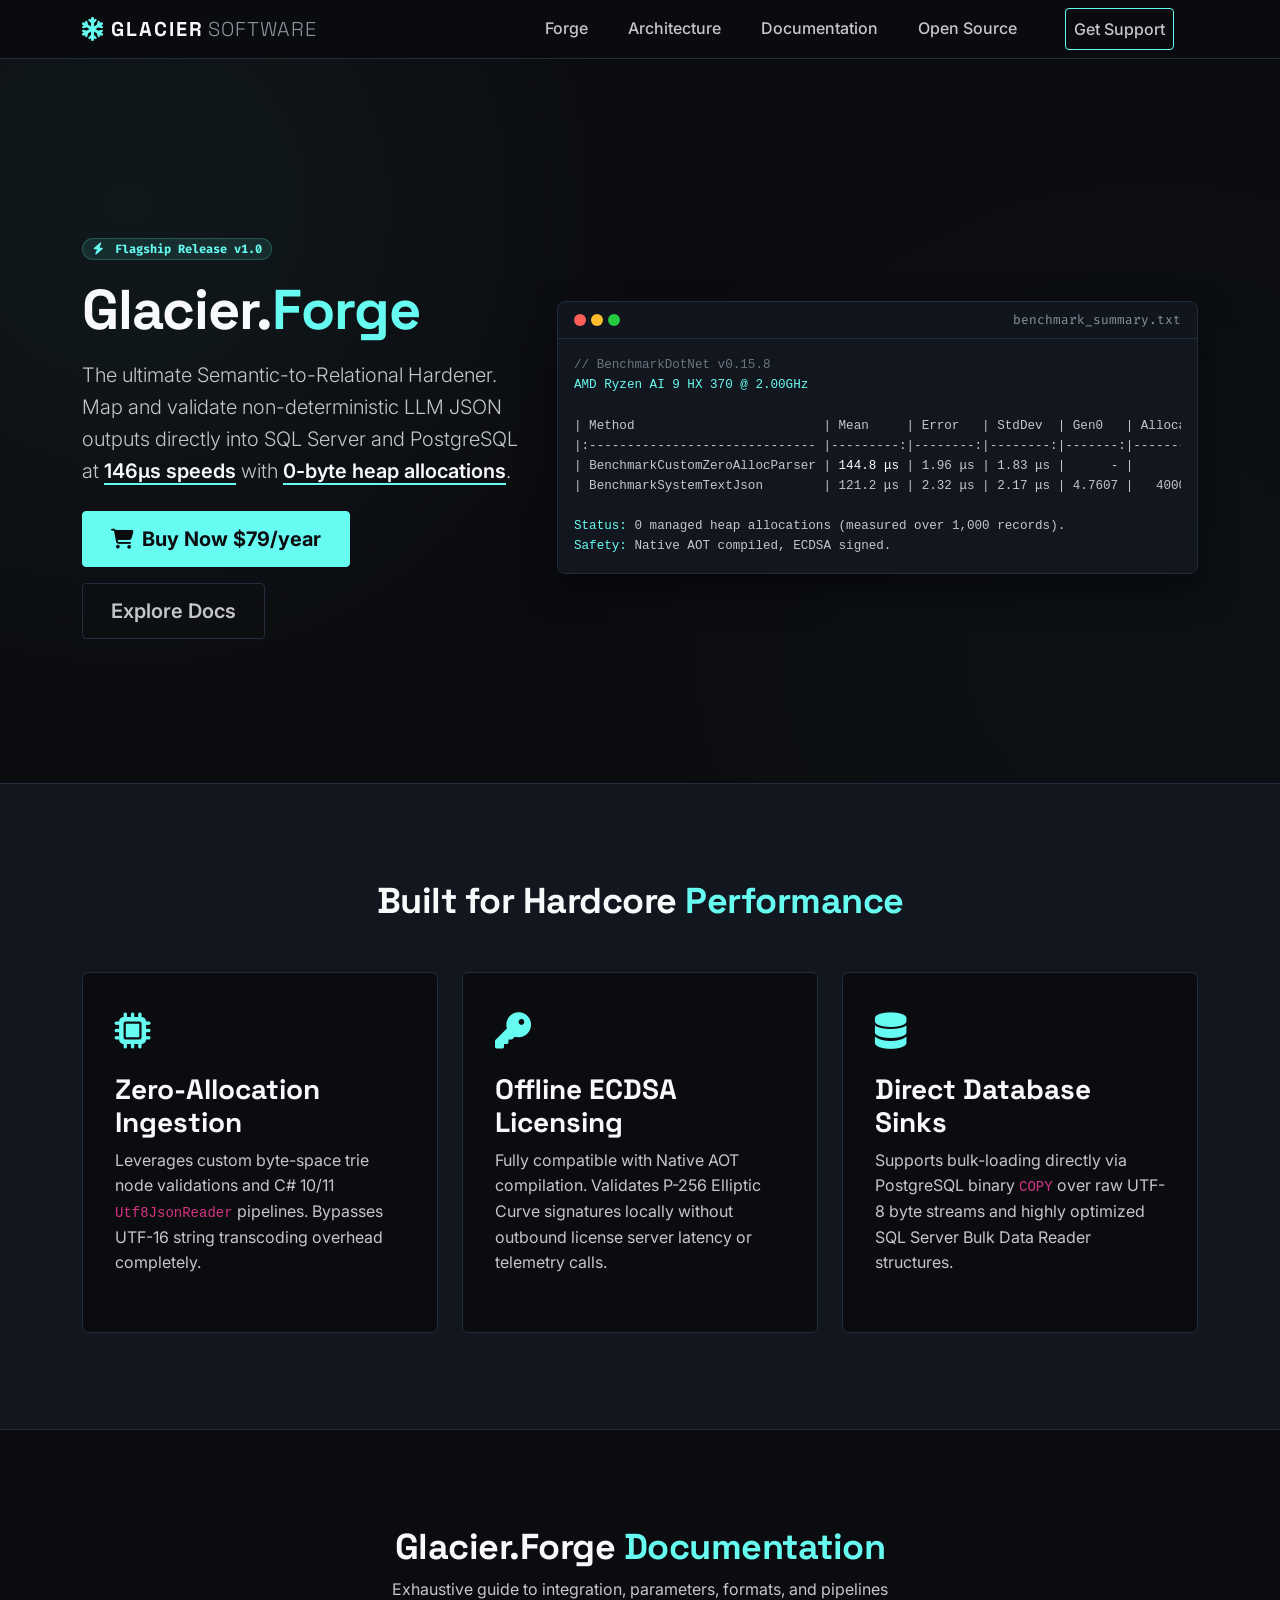
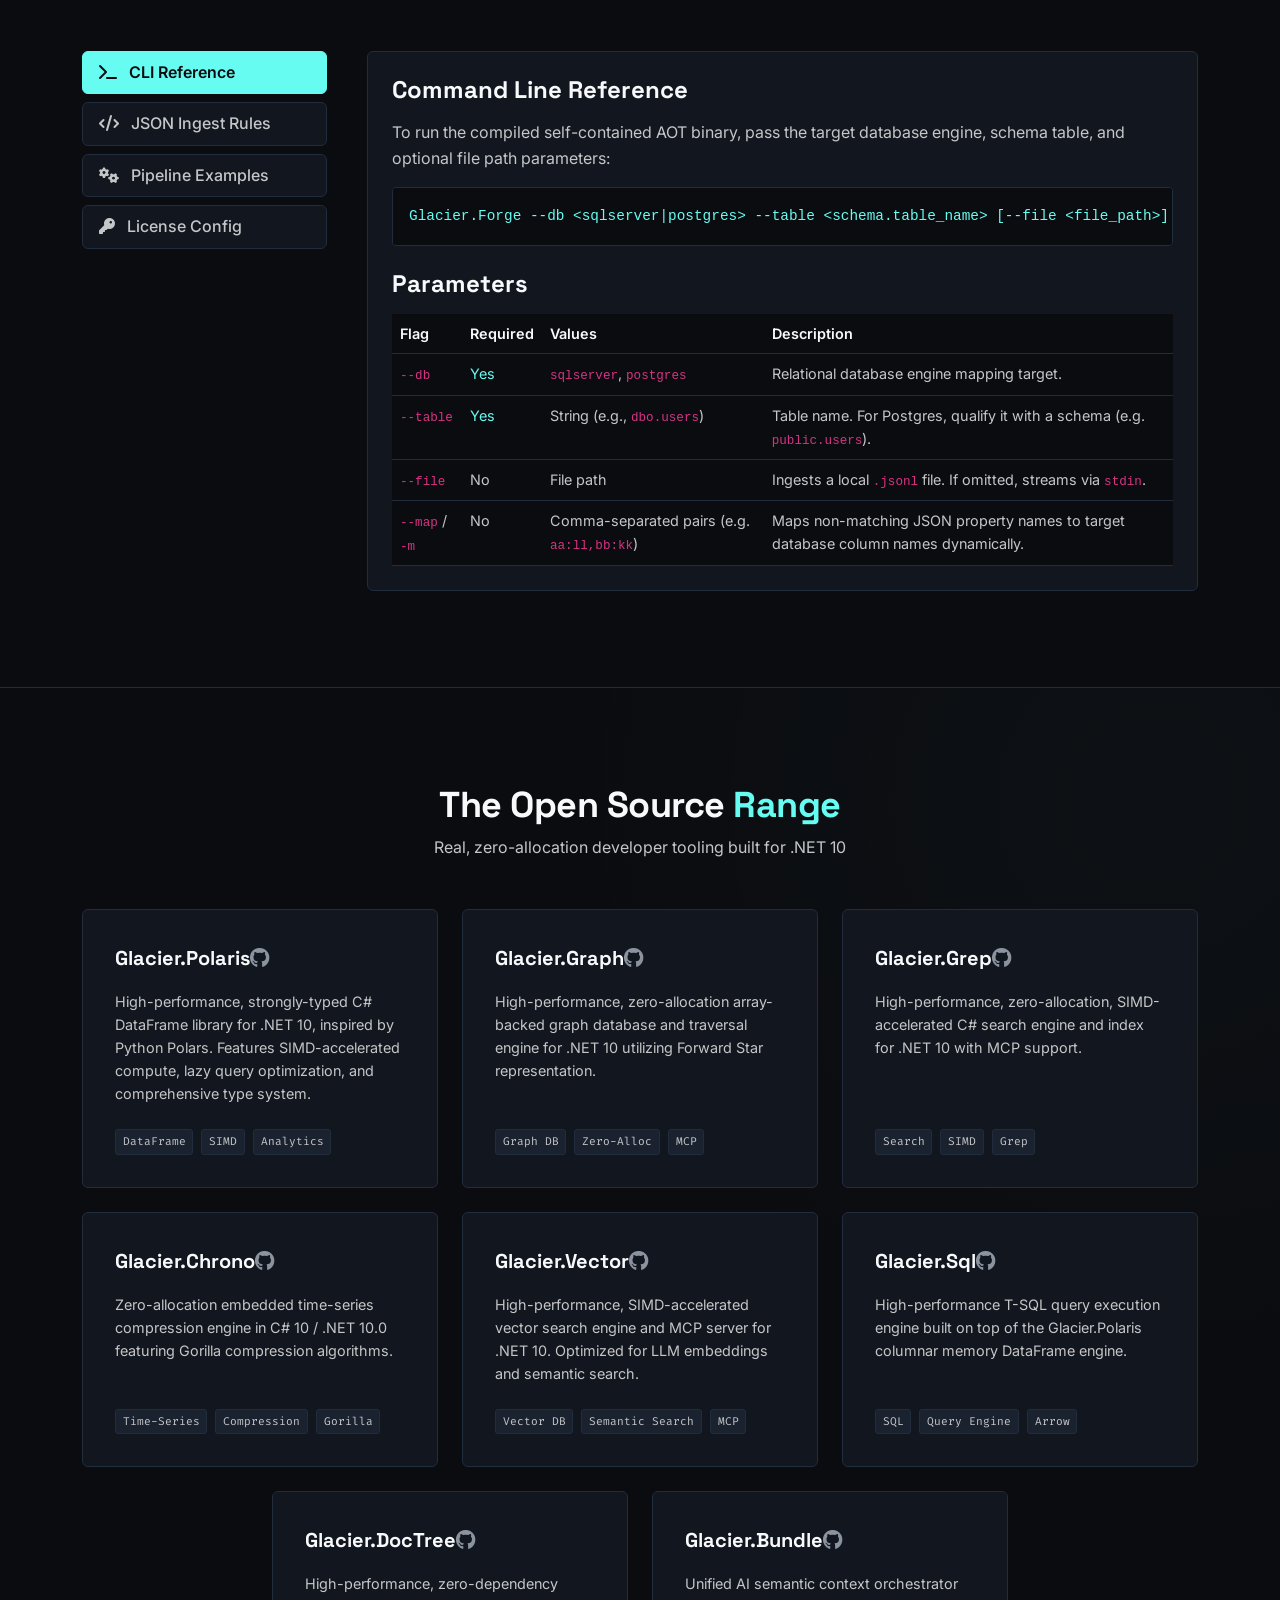
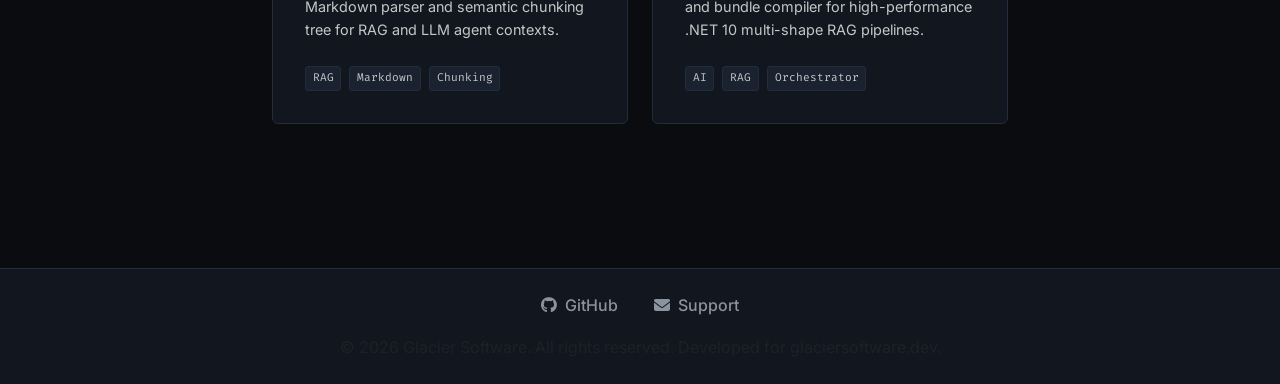
==== src/Backend/wwwroot/index.html @ dec001ee "Implement dynamic schema mapping and convertible validation with zero heap allocations, plus unit te" ====
<!DOCTYPE html>
<html lang="en">
<head>
    <meta charset="UTF-8">
    <meta name="viewport" content="width=device-width, initial-scale=1.0">
    <meta name="description" content="Glacier Software - High-performance developer tooling and zero-allocation libraries for .NET 10.">
    <title>Glacier Software | High-Performance Developer Tooling</title>
    <!-- Bootstrap 5 CSS -->
    <link href="https://cdn.jsdelivr.net/npm/bootstrap@5.3.2/dist/css/bootstrap.min.css" rel="stylesheet">
    <!-- Google Fonts -->
    <link rel="preconnect" href="https://fonts.googleapis.com">
    <link rel="preconnect" href="https://fonts.gstatic.com" crossorigin="">
    <link href="https://fonts.googleapis.com/css2?family=Fira+Code:wght@400;500;700&family=Inter:wght@300;400;600;700&family=Space+Grotesk:wght@400;600;700&display=swap" rel="stylesheet">
    <!-- FontAwesome Icons -->
    <link rel="stylesheet" href="https://cdnjs.cloudflare.com/ajax/libs/font-awesome/6.4.0/css/all.min.css">
    <!-- Custom CSS -->
    <link rel="stylesheet" href="style.css">
</head>
<body>

    <!-- Header / Navbar -->
    <nav class="navbar navbar-expand-lg sticky-top">
        <div class="container">
            <a class="navbar-brand d-flex align-items-center" href="#">
                <i class="fa-solid fa-snowflake me-2 brand-accent"></i>
                <span class="brand-text">GLACIER</span>
                <span class="brand-subtext ms-1">SOFTWARE</span>
            </a>
            <button class="navbar-toggler border-0" type="button" data-bs-toggle="collapse" data-bs-target="#navbarNav">
                <span class="navbar-toggler-icon"></span>
            </button>
            <div class="collapse navbar-collapse" id="navbarNav">
                <ul class="navbar-nav ms-auto">
                    <li class="nav-item"><a class="nav-link" href="#hero">Forge</a></li>
                    <li class="nav-item"><a class="nav-link" href="#features">Architecture</a></li>
                    <li class="nav-item"><a class="nav-link" href="#docs">Documentation</a></li>
                    <li class="nav-item"><a class="nav-link" href="#open-source">Open Source</a></li>
                    <li class="nav-item"><a class="nav-link btn btn-outline-cyan ms-lg-3" href="mailto:support@glaciersoftware.dev">Get Support</a></li>
                </ul>
            </div>
        </div>
    </nav>

    <!-- Hero Section -->
    <section id="hero" class="hero-section">
        <div class="container">
            <div class="row align-items-center min-vh-75 py-5">
                <div class="col-lg-5 text-start">
                    <div class="badge-accent mb-3"><i class="fa-solid fa-bolt me-1"></i> Flagship Release v1.0</div>
                    <h1 class="hero-title mb-3">Glacier.<span class="text-cyan">Forge</span></h1>
                    <p class="hero-subtitle mb-4">The ultimate Semantic-to-Relational Hardener. Map and validate non-deterministic LLM JSON outputs directly into SQL Server and PostgreSQL at <span class="highlight-cyan">146μs speeds</span> with <span class="highlight-cyan">0-byte heap allocations</span>.</p>
                    <div class="d-flex flex-wrap gap-3">
                        <a href="https://checkout.lemonsqueezy.com/checkout/buy/glacier-forge" class="btn btn-cyan btn-lg"><i class="fa-solid fa-cart-shopping me-2"></i>Buy Now $79/year</a>
                        <a href="#docs" class="btn btn-outline-secondary btn-lg">Explore Docs</a>
                    </div>
                </div>
                <div class="col-lg-7 mt-5 mt-lg-0 text-center">
                    <div class="code-terminal">
                        <div class="terminal-header d-flex justify-content-between align-items-center px-3 py-2">
                            <div class="d-flex gap-1.5">
                                <span class="dot dot-red"></span>
                                <span class="dot dot-yellow"></span>
                                <span class="dot dot-green"></span>
                            </div>
                            <span class="terminal-title">benchmark_summary.txt</span>
                        </div>
                        <div class="terminal-body p-3 text-start">
                            <pre class="mb-0"><code><span class="text-secondary">// BenchmarkDotNet v0.15.8</span>
<span class="text-cyan">AMD Ryzen AI 9 HX 370 @ 2.00GHz</span>

| Method                         | Mean     | Error   | StdDev  | Gen0   | Allocated |
|:------------------------------ |---------:|--------:|--------:|-------:|----------:|
| <span class="text-green">BenchmarkCustomZeroAllocParser</span> | <span class="text-white">144.8 μs</span> | 1.96 μs | 1.83 μs |      - |       <span class="text-green">0 B</span> |
| BenchmarkSystemTextJson        | 121.2 μs | 2.32 μs | 2.17 μs | 4.7607 |   40000 B |

<span class="text-cyan">Status:</span> 0 managed heap allocations (measured over 1,000 records).
<span class="text-cyan">Safety:</span> Native AOT compiled, ECDSA signed.</code></pre>
                        </div>
                    </div>
                </div>
            </div>
        </div>
    </section>

    <!-- Commercial Features Section -->
    <section id="features" class="features-section py-5">
        <div class="container py-5">
            <h2 class="section-title text-center mb-5">Built for Hardcore <span class="text-cyan">Performance</span></h2>
            <div class="row g-4">
                <div class="col-md-4">
                    <div class="feature-card">
                        <i class="fa-solid fa-microchip feature-icon mb-4"></i>
                        <h3>Zero-Allocation Ingestion</h3>
                        <p>Leverages custom byte-space trie node validations and C# 10/11 <code>Utf8JsonReader</code> pipelines. Bypasses UTF-16 string transcoding overhead completely.</p>
                    </div>
                </div>
                <div class="col-md-4">
                    <div class="feature-card">
                        <i class="fa-solid fa-key feature-icon mb-4"></i>
                        <h3>Offline ECDSA Licensing</h3>
                        <p>Fully compatible with Native AOT compilation. Validates P-256 Elliptic Curve signatures locally without outbound license server latency or telemetry calls.</p>
                    </div>
                </div>
                <div class="col-md-4">
                    <div class="feature-card">
                        <i class="fa-solid fa-database feature-icon mb-4"></i>
                        <h3>Direct Database Sinks</h3>
                        <p>Supports bulk-loading directly via PostgreSQL binary <code>COPY</code> over raw UTF-8 byte streams and highly optimized SQL Server Bulk Data Reader structures.</p>
                    </div>
                </div>
            </div>
        </div>
    </section>

    <!-- Documentation Section -->
    <section id="docs" class="docs-section py-5">
        <div class="container py-5">
            <div class="text-center mb-5">
                <h2 class="section-title">Glacier.Forge <span class="text-cyan">Documentation</span></h2>
                <p class="section-subtitle">Exhaustive guide to integration, parameters, formats, and pipelines</p>
            </div>
            <div class="row">
                <div class="col-lg-3 mb-4 mb-lg-0">
                    <div class="nav flex-column nav-pills nav-pills-custom me-3" id="v-pills-tab" role="tablist" aria-orientation="vertical">
                        <button class="nav-link active" id="v-pills-cli-tab" data-bs-toggle="pill" data-bs-target="#v-pills-cli" type="button" role="tab" aria-controls="v-pills-cli" aria-selected="true"><i class="fa-solid fa-terminal me-2"></i> CLI Reference</button>
                        <button class="nav-link" id="v-pills-json-tab" data-bs-toggle="pill" data-bs-target="#v-pills-json" type="button" role="tab" aria-controls="v-pills-json" aria-selected="false" tabindex="-1"><i class="fa-solid fa-code me-2"></i> JSON Ingest Rules</button>
                        <button class="nav-link" id="v-pills-pipelines-tab" data-bs-toggle="pill" data-bs-target="#v-pills-pipelines" type="button" role="tab" aria-controls="v-pills-pipelines" aria-selected="false" tabindex="-1"><i class="fa-solid fa-gears me-2"></i> Pipeline Examples</button>
                        <button class="nav-link" id="v-pills-licensing-tab" data-bs-toggle="pill" data-bs-target="#v-pills-licensing" type="button" role="tab" aria-controls="v-pills-licensing" aria-selected="false" tabindex="-1"><i class="fa-solid fa-key me-2"></i> License Config</button>
                    </div>
                </div>
                <div class="col-lg-9">
                    <div class="tab-content doc-tab-content p-4" id="v-pills-tabContent">
                        <!-- CLI Reference -->
                        <div class="tab-pane fade active show" id="v-pills-cli" role="tabpanel" aria-labelledby="v-pills-cli-tab">
                            <h3 class="mb-3">Command Line Reference</h3>
                            <p>To run the compiled self-contained AOT binary, pass the target database engine, schema table, and optional file path parameters:</p>
                            <pre class="code-block"><code>Glacier.Forge --db &lt;sqlserver|postgres&gt; --table &lt;schema.table_name&gt; [--file &lt;file_path&gt;] [--map &lt;aa:ll,bb:kk&gt;]</code></pre>
                            <h4 class="mt-4 mb-3">Parameters</h4>
                            <div class="table-responsive">
                                <table class="table table-dark-custom mb-0">
                                    <thead>
                                        <tr>
                                            <th>Flag</th>
                                            <th>Required</th>
                                            <th>Values</th>
                                            <th>Description</th>
                                        </tr>
                                    </thead>
                                    <tbody>
                                        <tr>
                                            <td><code>--db</code></td>
                                            <td><span class="text-cyan">Yes</span></td>
                                            <td><code>sqlserver</code>, <code>postgres</code></td>
                                            <td>Relational database engine mapping target.</td>
                                        </tr>
                                        <tr>
                                            <td><code>--table</code></td>
                                            <td><span class="text-cyan">Yes</span></td>
                                            <td>String (e.g., <code>dbo.users</code>)</td>
                                            <td>Table name. For Postgres, qualify it with a schema (e.g. <code>public.users</code>).</td>
                                        </tr>
                                        <tr>
                                            <td><code>--file</code></td>
                                            <td>No</td>
                                            <td>File path</td>
                                            <td>Ingests a local <code>.jsonl</code> file. If omitted, streams via <code>stdin</code>.</td>
                                        </tr>
                                        <tr>
                                            <td><code>--map</code> / <code>-m</code></td>
                                            <td>No</td>
                                            <td>Comma-separated pairs (e.g. <code>aa:ll,bb:kk</code>)</td>
                                            <td>Maps non-matching JSON property names to target database column names dynamically.</td>
                                        </tr>
                                    </tbody>
                                </table>
                            </div>
                        </div>
                        <!-- JSON Ingest Rules -->
                        <div class="tab-pane fade" id="v-pills-json" role="tabpanel" aria-labelledby="v-pills-json-tab">
                            <h3 class="mb-3">JSONL Formatting &amp; Schema Rules</h3>
                            <p>Each line must contain a single JSON Object. Below are the precise validation behaviors of the zero-allocation parser:</p>
                            <ul class="ps-3">
                                <li class="mb-3"><strong>Case-Insensitive Column Matching:</strong> Incoming JSON properties are matched against the target table's database schema columns via a high-performance Trie. <code>userId</code>, <code>userid</code>, and <code>USERID</code> are all successfully resolved to the database column <code>UserId</code>.</li>
                                <li class="mb-3"><strong>Nested Structures Tolerated:</strong> If properties contain arrays or sub-objects, the engine calls <code>reader.Skip()</code> to safely skip them without loading or allocating memory, ensuring stability against arbitrary JSON.</li>
                                <li class="mb-3"><strong>Null Handling:</strong> Missing properties or explicit <code>null</code> tokens (e.g., <code>"email": null</code>) are automatically mapped to database <code>NULL</code> values.</li>
                                <li class="mb-3"><strong>Superfluous Properties:</strong> Extra keys present in the JSON line that do not exist in the database table schema are automatically skipped.</li>
                            </ul>

                            <h4 class="mt-4 mb-2">How it Knows Your Database Credentials</h4>
                            <p>Glacier.Forge checks the execution environment for database connection settings using the standard .NET configuration provider chain:</p>
                            <ol class="ps-3 mb-4">
                                <li class="mb-2"><strong>Local Configuration:</strong> Reads <code>appsettings.json</code> located in the folder of the running binary under the <code>ConnectionStrings</code> node.</li>
                                <li class="mb-2"><strong>Environment Variables:</strong> Resolves system environment keys matching <code>ConnectionStrings__DefaultConnection</code> (ideal for stateless container runtimes like AWS App Runner or Docker).</li>
                                <li class="mb-2"><strong>Development Secret Store:</strong> During local CLI development, it checks the local C# Secret Manager store (<code>dotnet user-secrets</code>).</li>
                            </ol>

                            <h4 class="mt-4 mb-2">How it Knows the Database &amp; JSON Schema</h4>
                            <p>Glacier.Forge is designed to run <strong>dynamically</strong> without needing any manual schema code edits or predefined JSON Schema files:</p>
                            <ul class="ps-3">
                                <li class="mb-3"><strong>Dynamic Database Schema Lookup:</strong> At startup, the engine connects to the target database and queries the database catalog (e.g. <code>INFORMATION_SCHEMA.COLUMNS</code> in SQL Server, or <code>pg_catalog</code> views in Postgres) for the specific table name passed to the <code>--table</code> parameter. It resolves column names, exact data types, and nullability, constructing a fast in-memory schema schema map.</li>
                                <li class="mb-3"><strong>Schema-Driven JSON Validation:</strong> The resolved database schema acts as the validation source of truth. As JSON records stream in, the parser dynamically matches the keys against the fetched column map. If a value type mismatches (e.g., a text string sent to an integer column) or a non-nullable column is omitted, the record is rejected, protecting database integrity on-the-fly.</li>
                            </ul>

                            <h4 class="mt-4 mb-2">JSON vs. Database Schema Mismatches</h4>
                            <p>Here is exactly how the engine handles discrepancies between JSON inputs and the database schema at runtime:</p>
                            <ul class="ps-3">
                                <li class="mb-3"><strong>Different Property Orders:</strong> Glacier.Forge is completely order-independent. It parses key-value pairs sequentially using a case-insensitive ASCII Trie. Whichever order the fields arrive in the JSON line, they are resolved to their matching database columns.</li>
                                <li class="mb-3"><strong>Fewer Fields in JSON (Missing Columns):</strong> If a database column is absent from the JSON record, the engine maps a <code>null</code> value to that column slot. If the column is defined as <code>NOT NULL</code> and has no default value, the database database driver will reject the record and the engine will flag a validation error.</li>
                                <li class="mb-3"><strong>More Fields in JSON (Superfluous Keys):</strong> If the JSON contains extra properties that do not exist in the database table schema, the engine's Trie parser fails to find a match and calls <code>reader.Skip()</code> to bypass the property name and value without allocating any memory.</li>
                                <li class="mb-3"><strong>Case Mismatches &amp; Collisions:</strong> Keys are matched case-insensitively against the Trie nodes. If a case-sensitive database (like PostgreSQL) has multiple columns that could match (e.g. <code>columnA</code> and <code>COLUMNa</code>), Glacier.Forge prioritizes a **case-sensitive exact match** first, and falls back to a case-insensitive match only if no exact match is found.</li>
                            </ul>
                        </div>
                        <!-- Pipeline Examples -->
                        <div class="tab-pane fade" id="v-pills-pipelines" role="tabpanel" aria-labelledby="v-pills-pipelines-tab">
                            <h3 class="mb-3">Ingestion Pipeline Workflows</h3>

                            <h4 class="mt-4 mb-2">1. Real-Time Streaming via Standard Input (stdin)</h4>
                            <p>Stream live non-deterministic logs or generated outputs directly from a scripting environment into a secure PostgreSQL table:</p>
                            <pre class="code-block"><code>python generate_llm_records.py | Glacier.Forge --db postgres --table public.raw_logs</code></pre>
                            <p class="text-muted"><i class="fa-solid fa-circle-info me-1"></i> <em>Note: Forge buffers inputs in-memory and automatically flushes them in chunks of 1,000 to keep the transactional load low.</em></p>

                            <h4 class="mt-4 mb-2">2. Mass File Ingestion (Hybrid I/O)</h4>
                            <p>Ingest a local static backup file. Forge automatically selects the optimal loading strategy based on file size:</p>
                            <pre class="code-block"><code>Glacier.Forge --db sqlserver --table dbo.billing_history --file C:\backups\data.jsonl</code></pre>
                            <ul class="ps-3">
                                <li class="mb-2"><strong>&lt; 1MB:</strong> Rented array buffers from <code>ArrayPool&lt;byte&gt;</code> are utilized.</li>
                                <li class="mb-2"><strong>&ge; 1MB:</strong> Utilizes a <code>MemoryMappedFile</code> pointer to map raw bytes directly to memory, enabling copy-free loading for gigabyte-scale streams.</li>
                            </ul>
                        </div>
                        <!-- License Config -->
                        <div class="tab-pane fade" id="v-pills-licensing" role="tabpanel" aria-labelledby="v-pills-licensing-tab">
                            <h3 class="mb-3">License Key Activation</h3>
                            <p>Glacier.Forge requires a valid ECDSA signature key to initiate the engine. You can configure this in one of two ways:</p>

                            <h4 class="mt-4 mb-2">Option A: Environment Variable (Recommended for Docker/App Runner)</h4>
                            <p>Set the <code>GLACIER_LICENSE</code> environment variable to your base64-encoded signature key:</p>
                            <pre class="code-block"><code># PowerShell
$env:GLACIER_LICENSE="&lt;base64_payload&gt;.&lt;base64_signature&gt;"

# Shell (Linux/macOS)
export GLACIER_LICENSE="&lt;base64_payload&gt;.&lt;base64_signature&gt;"</code></pre>

                            <h4 class="mt-4 mb-2">Option B: Local License File</h4>
                            <p>Place a file named <code>license.lic</code> directly in the directory of the executing application binary containing the license key:</p>
                            <pre class="code-block"><code># File: license.lic
eyJQaW5nIjogIm9rIn0=.MEUCIQ...</code></pre>
                        </div>
                    </div>
                </div>
            </div>
        </div>
    </section>

    <!-- Open Source Section -->
    <section id="open-source" class="open-source-section py-5">
        <div class="container py-5">
            <div class="text-center mb-5">
                <h2 class="section-title">The Open Source <span class="text-cyan">Range</span></h2>
                <p class="section-subtitle">Real, zero-allocation developer tooling built for .NET 10</p>
            </div>
            <div class="row g-4 justify-content-center">
                <!-- Polaris -->
                <div class="col-md-6 col-lg-4">
                    <a href="https://github.com/ian-cowley/Glacier.Polaris" target="_blank" class="os-card-link">
                        <div class="os-card">
                            <div class="os-header">
                                <span class="os-title">Glacier.Polaris</span>
                                <span class="os-github-link"><i class="fa-brands fa-github"></i></span>
                            </div>
                            <p class="os-description">High-performance, strongly-typed C# DataFrame library for .NET 10, inspired by Python Polars. Features SIMD-accelerated compute, lazy query optimization, and comprehensive type system.</p>
                            <div class="os-footer"><span class="badge-tag">DataFrame</span><span class="badge-tag">SIMD</span><span class="badge-tag">Analytics</span></div>
                        </div>
                    </a>
                </div>
                <!-- Graph -->
                <div class="col-md-6 col-lg-4">
                    <a href="https://github.com/ian-cowley/Glacier.Graph" target="_blank" class="os-card-link">
                        <div class="os-card">
                            <div class="os-header">
                                <span class="os-title">Glacier.Graph</span>
                                <span class="os-github-link"><i class="fa-brands fa-github"></i></span>
                            </div>
                            <p class="os-description">High-performance, zero-allocation array-backed graph database and traversal engine for .NET 10 utilizing Forward Star representation.</p>
                            <div class="os-footer"><span class="badge-tag">Graph DB</span><span class="badge-tag">Zero-Alloc</span><span class="badge-tag">MCP</span></div>
                        </div>
                    </a>
                </div>
                <!-- Grep -->
                <div class="col-md-6 col-lg-4">
                    <a href="https://github.com/ian-cowley/Glacier.Grep" target="_blank" class="os-card-link">
                        <div class="os-card">
                            <div class="os-header">
                                <span class="os-title">Glacier.Grep</span>
                                <span class="os-github-link"><i class="fa-brands fa-github"></i></span>
                            </div>
                            <p class="os-description">High-performance, zero-allocation, SIMD-accelerated C# search engine and index for .NET 10 with MCP support.</p>
                            <div class="os-footer"><span class="badge-tag">Search</span><span class="badge-tag">SIMD</span><span class="badge-tag">Grep</span></div>
                        </div>
                    </a>
                </div>
                <!-- Chrono -->
                <div class="col-md-6 col-lg-4">
                    <a href="https://github.com/ian-cowley/Glacier.Chrono" target="_blank" class="os-card-link">
                        <div class="os-card">
                            <div class="os-header">
                                <span class="os-title">Glacier.Chrono</span>
                                <span class="os-github-link"><i class="fa-brands fa-github"></i></span>
                            </div>
                            <p class="os-description">Zero-allocation embedded time-series compression engine in C# 10 / .NET 10.0 featuring Gorilla compression algorithms.</p>
                            <div class="os-footer"><span class="badge-tag">Time-Series</span><span class="badge-tag">Compression</span><span class="badge-tag">Gorilla</span></div>
                        </div>
                    </a>
                </div>
                <!-- Vector -->
                <div class="col-md-6 col-lg-4">
                    <a href="https://github.com/ian-cowley/Glacier.Vector" target="_blank" class="os-card-link">
                        <div class="os-card">
                            <div class="os-header">
                                <span class="os-title">Glacier.Vector</span>
                                <span class="os-github-link"><i class="fa-brands fa-github"></i></span>
                            </div>
                            <p class="os-description">High-performance, SIMD-accelerated vector search engine and MCP server for .NET 10. Optimized for LLM embeddings and semantic search.</p>
                            <div class="os-footer"><span class="badge-tag">Vector DB</span><span class="badge-tag">Semantic Search</span><span class="badge-tag">MCP</span></div>
                        </div>
                    </a>
                </div>
                <!-- Sql -->
                <div class="col-md-6 col-lg-4">
                    <a href="https://github.com/ian-cowley/Glacier.Sql" target="_blank" class="os-card-link">
                        <div class="os-card">
                            <div class="os-header">
                                <span class="os-title">Glacier.Sql</span>
                                <span class="os-github-link"><i class="fa-brands fa-github"></i></span>
                            </div>
                            <p class="os-description">High-performance T-SQL query execution engine built on top of the Glacier.Polaris columnar memory DataFrame engine.</p>
                            <div class="os-footer"><span class="badge-tag">SQL</span><span class="badge-tag">Query Engine</span><span class="badge-tag">Arrow</span></div>
                        </div>
                    </a>
                </div>
                <!-- DocTree -->
                <div class="col-md-6 col-lg-4">
                    <a href="https://github.com/ian-cowley/Glacier.DocTree" target="_blank" class="os-card-link">
                        <div class="os-card">
                            <div class="os-header">
                                <span class="os-title">Glacier.DocTree</span>
                                <span class="os-github-link"><i class="fa-brands fa-github"></i></span>
                            </div>
                            <p class="os-description">High-performance, zero-dependency Markdown parser and semantic chunking tree for RAG and LLM agent contexts.</p>
                            <div class="os-footer"><span class="badge-tag">RAG</span><span class="badge-tag">Markdown</span><span class="badge-tag">Chunking</span></div>
                        </div>
                    </a>
                </div>
                <!-- Bundle -->
                <div class="col-md-6 col-lg-4">
                    <a href="https://github.com/ian-cowley/Glacier.Bundle" target="_blank" class="os-card-link">
                        <div class="os-card">
                            <div class="os-header">
                                <span class="os-title">Glacier.Bundle</span>
                                <span class="os-github-link"><i class="fa-brands fa-github"></i></span>
                            </div>
                            <p class="os-description">Unified AI semantic context orchestrator and bundle compiler for high-performance .NET 10 multi-shape RAG pipelines.</p>
                            <div class="os-footer"><span class="badge-tag">AI</span><span class="badge-tag">RAG</span><span class="badge-tag">Orchestrator</span></div>
                        </div>
                    </a>
                </div>
            </div>
        </div>
    </section>

    <!-- Footer -->
    <footer class="footer py-4 mt-5">
        <div class="container text-center">
            <div class="footer-links mb-3">
                <a href="https://github.com/ian-cowley" target="_blank" class="mx-3"><i class="fa-brands fa-github me-1"></i> GitHub</a>
                <a href="mailto:support@glaciersoftware.dev" class="mx-3"><i class="fa-solid fa-envelope me-1"></i> Support</a>
            </div>
            <p class="mb-0 text-muted">© 2026 Glacier Software. All rights reserved. Developed for glaciersoftware.dev.</p>
        </div>
    </footer>

    <!-- Bootstrap 5 JS -->
    <script src="https://cdn.jsdelivr.net/npm/bootstrap@5.3.2/dist/js/bootstrap.bundle.min.js"></script>
    <!-- Custom JS -->
    <script src="script.js"></script>
</body>
</html>
---- src/Backend/wwwroot/style.css ----
/* Custom variables for Glacier Software Stark Dark theme */
:root {
    --bg-primary: #0b0c10;
    --bg-secondary: #12161f;
    --bg-tertiary: #1a2230;
    --accent-color: #66fcf1;
    --accent-hover: #45a29e;
    --text-primary: #f8f9fa;
    --text-secondary: #c5c6c7;
    --text-muted: #8b949e;
    --border-color: #212c3d;
    --font-sans: 'Inter', sans-serif;
    --font-heading: 'Space Grotesk', sans-serif;
    --font-mono: 'Fira Code', monospace;
}

body {
    background-color: var(--bg-primary);
    color: var(--text-secondary);
    font-family: var(--font-sans);
    line-height: 1.6;
    overflow-x: hidden;
}

h1, h2, h3, h4, h5, h6 {
    color: var(--text-primary);
    font-family: var(--font-heading);
    font-weight: 700;
}

/* Navbar Custom Styling */
.navbar {
    background-color: rgba(11, 12, 16, 0.95);
    border-bottom: 1px solid var(--border-color);
    backdrop-filter: blur(10px);
}

.brand-accent {
    color: var(--accent-color);
    font-size: 1.5rem;
}

.brand-text {
    font-family: var(--font-heading);
    font-weight: 700;
    letter-spacing: 2px;
    color: var(--text-primary);
}

.brand-subtext {
    font-family: var(--font-heading);
    font-weight: 300;
    letter-spacing: 1px;
    color: var(--text-muted);
}

.navbar-nav .nav-link {
    color: var(--text-secondary);
    font-weight: 500;
    margin-right: 1.5rem;
    transition: color 0.25s ease;
}

.navbar-nav .nav-link:hover {
    color: var(--accent-color);
}

/* Hero Section */
.hero-section {
    position: relative;
    padding: 8rem 0 6rem;
    background: radial-gradient(circle at 10% 20%, rgba(102, 252, 241, 0.05) 0%, transparent 40%),
                radial-gradient(circle at 90% 80%, rgba(69, 162, 158, 0.03) 0%, transparent 45%);
}

.badge-accent {
    display: inline-block;
    padding: 0.35em 0.8em;
    font-size: 0.75rem;
    font-weight: 700;
    line-height: 1;
    color: var(--accent-color);
    text-align: center;
    white-space: nowrap;
    vertical-align: baseline;
    border-radius: 50rem;
    background-color: rgba(102, 252, 241, 0.1);
    border: 1px solid rgba(102, 252, 241, 0.2);
    font-family: var(--font-mono);
}

.hero-title {
    font-size: 3.5rem;
    font-weight: 800;
    letter-spacing: -1px;
}

.hero-subtitle {
    font-size: 1.25rem;
    font-weight: 300;
    color: var(--text-secondary);
    max-width: 650px;
}

.text-cyan {
    color: var(--accent-color) !important;
}

.highlight-cyan {
    color: var(--text-primary);
    border-bottom: 2px solid var(--accent-color);
    font-weight: 600;
}

/* Custom Buttons */
.btn-cyan {
    background-color: var(--accent-color);
    color: var(--bg-primary);
    font-weight: 700;
    padding: 0.75rem 1.75rem;
    border-radius: 4px;
    border: 1px solid var(--accent-color);
    transition: all 0.25s ease;
}

.btn-cyan:hover {
    background-color: transparent;
    color: var(--accent-color);
    border-color: var(--accent-color);
    box-shadow: 0 0 15px rgba(102, 252, 241, 0.3);
}

.btn-outline-cyan {
    background-color: transparent;
    color: var(--accent-color);
    font-weight: 600;
    padding: 0.5rem 1.25rem;
    border-radius: 4px;
    border: 1px solid var(--accent-color);
    transition: all 0.25s ease;
}

.btn-outline-cyan:hover {
    background-color: var(--accent-color);
    color: var(--bg-primary);
}

.btn-outline-secondary {
    background-color: transparent;
    color: var(--text-secondary);
    border: 1px solid var(--border-color);
    font-weight: 600;
    padding: 0.75rem 1.75rem;
    border-radius: 4px;
    transition: all 0.25s ease;
}

.btn-outline-secondary:hover {
    background-color: var(--bg-secondary);
    border-color: var(--text-muted);
    color: var(--text-primary);
}

/* Code Terminal Mockup */
.code-terminal {
    background-color: var(--bg-secondary);
    border: 1px solid var(--border-color);
    border-radius: 8px;
    overflow: hidden;
    box-shadow: 0 15px 35px rgba(0, 0, 0, 0.5);
}

.terminal-header {
    background-color: rgba(18, 22, 31, 0.7);
    border-bottom: 1px solid var(--border-color);
}

.dot {
    width: 12px;
    height: 12px;
    border-radius: 50%;
    display: inline-block;
    margin-right: 5px;
}

.dot-red { background-color: #ff5f56; }
.dot-yellow { background-color: #ffbd2e; }
.dot-green { background-color: #27c93f; }

.terminal-title {
    font-family: var(--font-mono);
    font-size: 0.8rem;
    color: var(--text-muted);
}

.terminal-body {
    font-family: var(--font-mono);
    font-size: 0.9rem;
    color: var(--text-secondary);
    background-color: var(--bg-secondary);
}

.terminal-body code {
    color: var(--text-secondary);
}

/* Feature Cards Section */
.features-section {
    background-color: var(--bg-secondary);
    border-top: 1px solid var(--border-color);
    border-bottom: 1px solid var(--border-color);
}

.section-title {
    font-size: 2.25rem;
    font-weight: 700;
    letter-spacing: -0.5px;
}

.feature-card {
    background-color: var(--bg-primary);
    border: 1px solid var(--border-color);
    border-radius: 6px;
    padding: 2.5rem 2rem;
    height: 100%;
    transition: transform 0.25s ease, border-color 0.25s ease;
}

.feature-card:hover {
    transform: translateY(-5px);
    border-color: var(--accent-color);
}

.feature-icon {
    font-size: 2.25rem;
    color: var(--accent-color);
}

/* Open Source Section */
.open-source-section {
    background: radial-gradient(circle at 90% 10%, rgba(102, 252, 241, 0.02) 0%, transparent 40%);
}

.os-card {
    background-color: var(--bg-secondary);
    border: 1px solid var(--border-color);
    border-radius: 6px;
    padding: 2rem;
    height: 100%;
    display: flex;
    flex-direction: column;
    justify-content: space-between;
    transition: border-color 0.25s ease;
}

.os-card-link {
    color: inherit;
    text-decoration: none;
    display: block;
    height: 100%;
}

.os-card-link:hover .os-card {
    border-color: var(--accent-color);
    box-shadow: 0 0 15px rgba(102, 252, 241, 0.05);
}

.os-card-link:hover .os-github-link {
    color: var(--accent-color);
}

.os-header {
    display: flex;
    justify-content: justify;
    align-items: center;
    margin-bottom: 1rem;
}

.os-title {
    font-family: var(--font-heading);
    font-size: 1.25rem;
    font-weight: 700;
    color: var(--text-primary);
}

.os-github-link {
    color: var(--text-muted);
    font-size: 1.25rem;
    transition: color 0.2s ease;
}

.os-github-link:hover {
    color: var(--accent-color);
}

.os-description {
    font-size: 0.9rem;
    color: var(--text-secondary);
    margin-bottom: 1.5rem;
    flex-grow: 1;
}

.os-footer {
    display: flex;
    flex-wrap: wrap;
    gap: 0.5rem;
}

.badge-tag {
    font-family: var(--font-mono);
    font-size: 0.7rem;
    background-color: var(--bg-tertiary);
    color: var(--text-secondary);
    padding: 0.25em 0.6em;
    border-radius: 3px;
    border: 1px solid var(--border-color);
}

/* Footer Custom */
.footer {
    background-color: var(--bg-secondary);
    border-top: 1px solid var(--border-color);
}

.footer-links a {
    color: var(--text-muted);
    text-decoration: none;
    font-weight: 500;
    transition: color 0.2s ease;
}

.footer-links a:hover {
    color: var(--accent-color);
}

/* Documentation Tabs Styling */
.docs-section {
    background-color: var(--bg-primary);
    border-bottom: 1px solid var(--border-color);
}

.nav-pills-custom .nav-link {
    color: var(--text-secondary);
    background-color: var(--bg-secondary);
    border: 1px solid var(--border-color);
    margin-bottom: 0.5rem;
    text-align: left;
    font-weight: 500;
    transition: all 0.2s ease;
}

.nav-pills-custom .nav-link:hover {
    color: var(--accent-color);
    border-color: var(--accent-hover);
}

.nav-pills-custom .nav-link.active {
    color: var(--bg-primary);
    background-color: var(--accent-color);
    border-color: var(--accent-color);
    font-weight: 600;
}

.doc-tab-content {
    background-color: var(--bg-secondary);
    border: 1px solid var(--border-color);
    border-radius: 6px;
    min-height: 300px;
}

.doc-tab-content h3 {
    font-size: 1.5rem;
    margin-bottom: 1.5rem;
}

.code-block {
    background-color: var(--bg-primary);
    border: 1px solid var(--border-color);
    border-radius: 4px;
    padding: 1rem;
    font-family: var(--font-mono);
    font-size: 0.9rem;
    color: var(--text-primary);
    overflow-x: auto;
}

.code-block code {
    color: var(--accent-color);
}

.table-dark-custom {
    --bs-table-bg: var(--bg-primary);
    --bs-table-border-color: var(--border-color);
    --bs-table-color: var(--text-secondary);
    font-size: 0.9rem;
}

.table-dark-custom th {
    color: var(--text-primary);
    font-weight: 600;
}
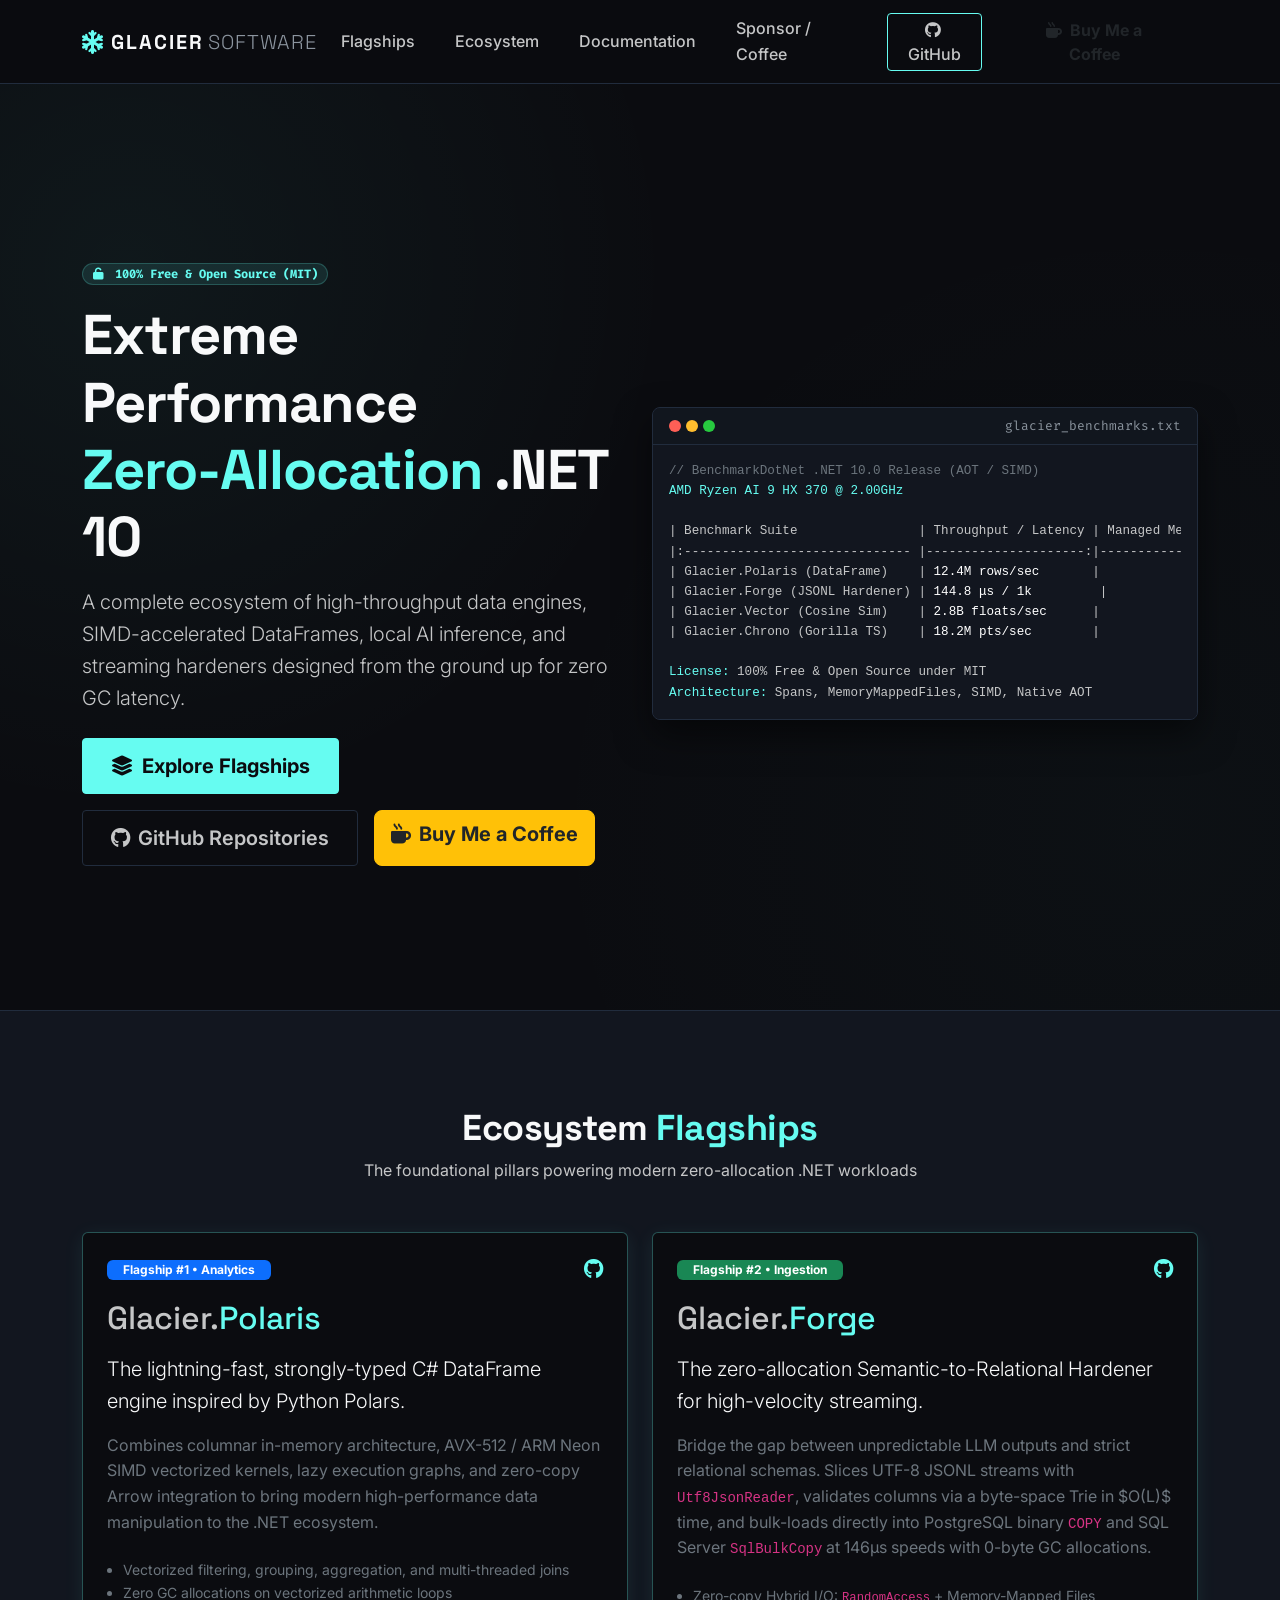
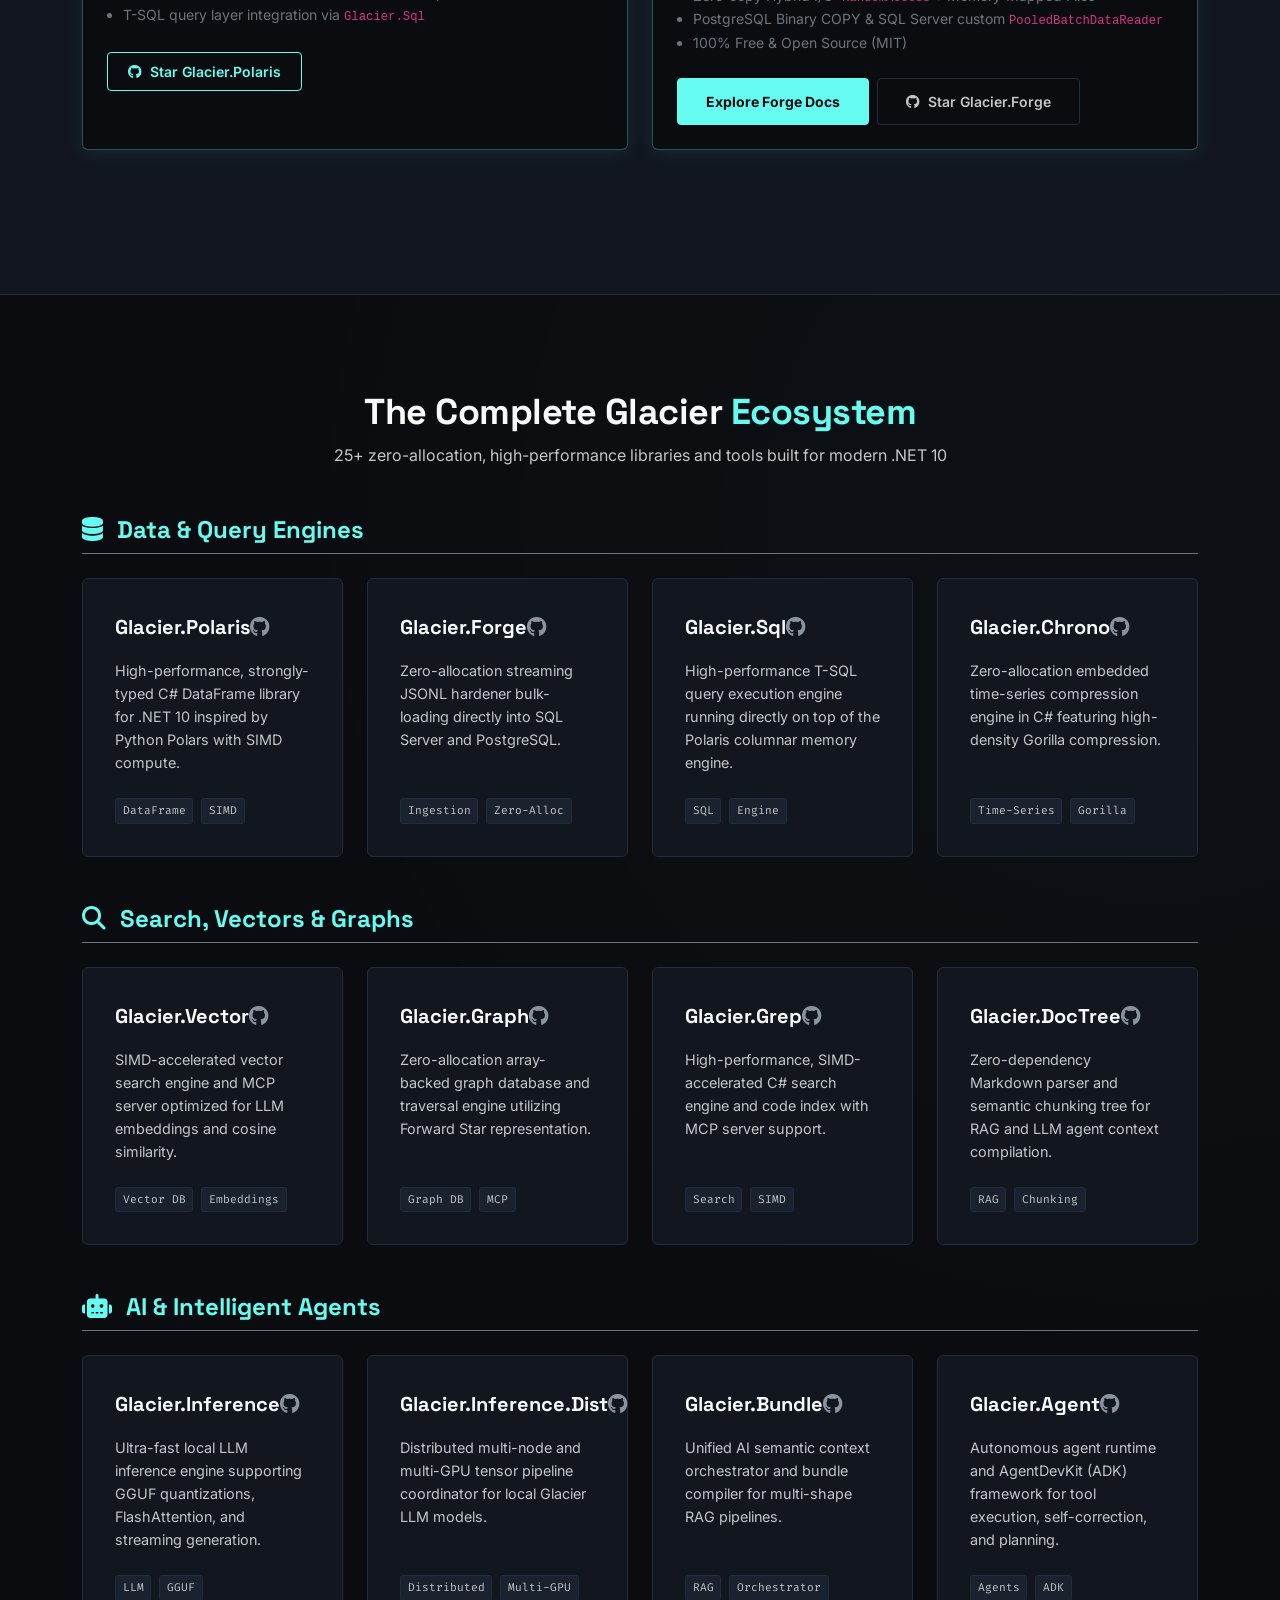
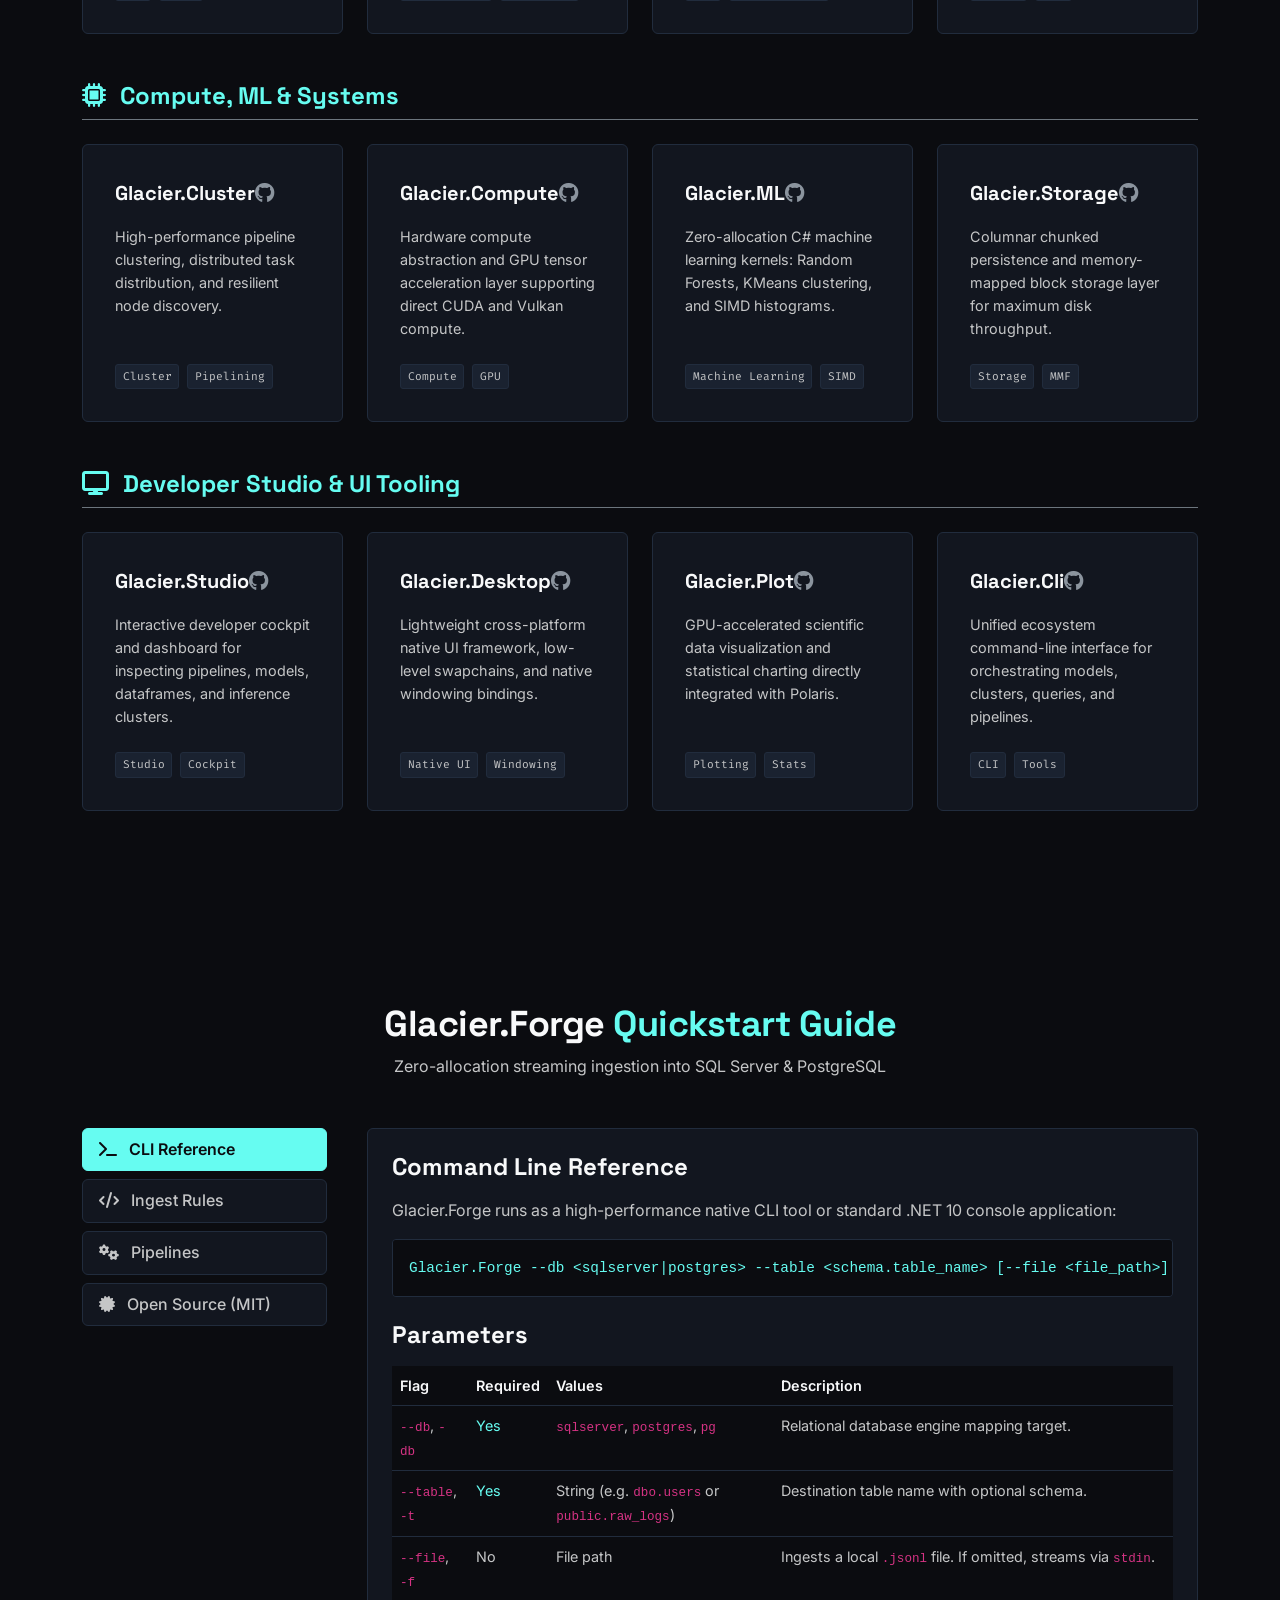
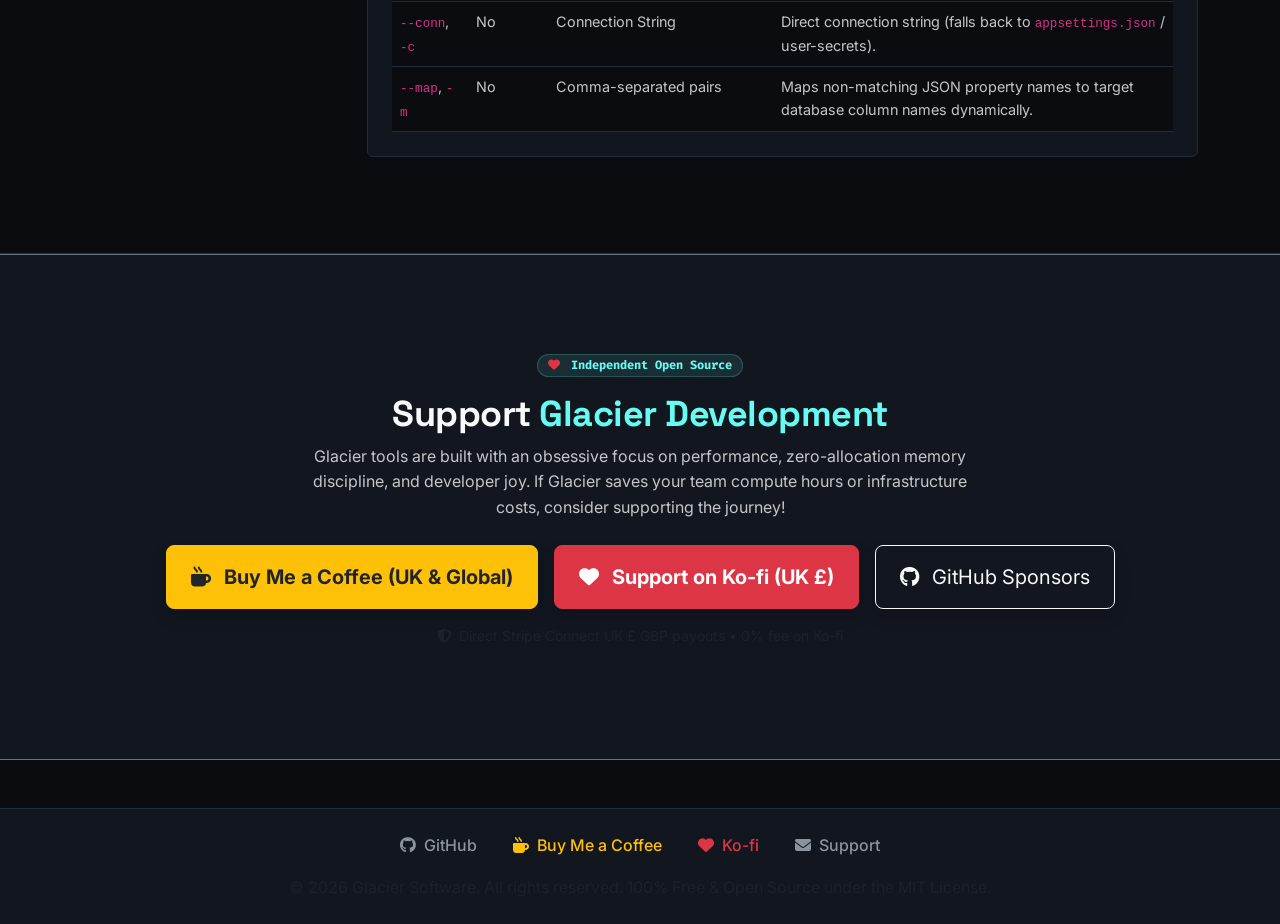
==== commit 962dbb34: "Upgrade engine to pro level: zero-alloc literal handling, dynamic buffer growth, 2GB+ chunking, open" ====
--- a/src/Backend/wwwroot/index.html
+++ b/src/Backend/wwwroot/index.html
@@ -1,386 +1,603 @@
-<!DOCTYPE html>
-<html lang="en">
-<head>
-    <meta charset="UTF-8">
-    <meta name="viewport" content="width=device-width, initial-scale=1.0">
-    <meta name="description" content="Glacier Software - High-performance developer tooling and zero-allocation libraries for .NET 10.">
-    <title>Glacier Software | High-Performance Developer Tooling</title>
-    <!-- Bootstrap 5 CSS -->
-    <link href="https://cdn.jsdelivr.net/npm/bootstrap@5.3.2/dist/css/bootstrap.min.css" rel="stylesheet">
-    <!-- Google Fonts -->
-    <link rel="preconnect" href="https://fonts.googleapis.com">
-    <link rel="preconnect" href="https://fonts.gstatic.com" crossorigin="">
-    <link href="https://fonts.googleapis.com/css2?family=Fira+Code:wght@400;500;700&family=Inter:wght@300;400;600;700&family=Space+Grotesk:wght@400;600;700&display=swap" rel="stylesheet">
-    <!-- FontAwesome Icons -->
-    <link rel="stylesheet" href="https://cdnjs.cloudflare.com/ajax/libs/font-awesome/6.4.0/css/all.min.css">
-    <!-- Custom CSS -->
-    <link rel="stylesheet" href="style.css">
-</head>
-<body>
-
-    <!-- Header / Navbar -->
-    <nav class="navbar navbar-expand-lg sticky-top">
-        <div class="container">
-            <a class="navbar-brand d-flex align-items-center" href="#">
-                <i class="fa-solid fa-snowflake me-2 brand-accent"></i>
-                <span class="brand-text">GLACIER</span>
-                <span class="brand-subtext ms-1">SOFTWARE</span>
-            </a>
-            <button class="navbar-toggler border-0" type="button" data-bs-toggle="collapse" data-bs-target="#navbarNav">
-                <span class="navbar-toggler-icon"></span>
-            </button>
-            <div class="collapse navbar-collapse" id="navbarNav">
-                <ul class="navbar-nav ms-auto">
-                    <li class="nav-item"><a class="nav-link" href="#hero">Forge</a></li>
-                    <li class="nav-item"><a class="nav-link" href="#features">Architecture</a></li>
-                    <li class="nav-item"><a class="nav-link" href="#docs">Documentation</a></li>
-                    <li class="nav-item"><a class="nav-link" href="#open-source">Open Source</a></li>
-                    <li class="nav-item"><a class="nav-link btn btn-outline-cyan ms-lg-3" href="mailto:support@glaciersoftware.dev">Get Support</a></li>
-                </ul>
-            </div>
-        </div>
-    </nav>
-
-    <!-- Hero Section -->
-    <section id="hero" class="hero-section">
-        <div class="container">
-            <div class="row align-items-center min-vh-75 py-5">
-                <div class="col-lg-5 text-start">
-                    <div class="badge-accent mb-3"><i class="fa-solid fa-bolt me-1"></i> Flagship Release v1.0</div>
-                    <h1 class="hero-title mb-3">Glacier.<span class="text-cyan">Forge</span></h1>
-                    <p class="hero-subtitle mb-4">The ultimate Semantic-to-Relational Hardener. Map and validate non-deterministic LLM JSON outputs directly into SQL Server and PostgreSQL at <span class="highlight-cyan">146μs speeds</span> with <span class="highlight-cyan">0-byte heap allocations</span>.</p>
-                    <div class="d-flex flex-wrap gap-3">
-                        <a href="https://checkout.lemonsqueezy.com/checkout/buy/glacier-forge" class="btn btn-cyan btn-lg"><i class="fa-solid fa-cart-shopping me-2"></i>Buy Now $79/year</a>
-                        <a href="#docs" class="btn btn-outline-secondary btn-lg">Explore Docs</a>
-                    </div>
-                </div>
-                <div class="col-lg-7 mt-5 mt-lg-0 text-center">
-                    <div class="code-terminal">
-                        <div class="terminal-header d-flex justify-content-between align-items-center px-3 py-2">
-                            <div class="d-flex gap-1.5">
-                                <span class="dot dot-red"></span>
-                                <span class="dot dot-yellow"></span>
-                                <span class="dot dot-green"></span>
-                            </div>
-                            <span class="terminal-title">benchmark_summary.txt</span>
-                        </div>
-                        <div class="terminal-body p-3 text-start">
-                            <pre class="mb-0"><code><span class="text-secondary">// BenchmarkDotNet v0.15.8</span>
-<span class="text-cyan">AMD Ryzen AI 9 HX 370 @ 2.00GHz</span>
-
-| Method                         | Mean     | Error   | StdDev  | Gen0   | Allocated |
-|:------------------------------ |---------:|--------:|--------:|-------:|----------:|
-| <span class="text-green">BenchmarkCustomZeroAllocParser</span> | <span class="text-white">144.8 μs</span> | 1.96 μs | 1.83 μs |      - |       <span class="text-green">0 B</span> |
-| BenchmarkSystemTextJson        | 121.2 μs | 2.32 μs | 2.17 μs | 4.7607 |   40000 B |
-
-<span class="text-cyan">Status:</span> 0 managed heap allocations (measured over 1,000 records).
-<span class="text-cyan">Safety:</span> Native AOT compiled, ECDSA signed.</code></pre>
-                        </div>
-                    </div>
-                </div>
-            </div>
-        </div>
-    </section>
-
-    <!-- Commercial Features Section -->
-    <section id="features" class="features-section py-5">
-        <div class="container py-5">
-            <h2 class="section-title text-center mb-5">Built for Hardcore <span class="text-cyan">Performance</span></h2>
-            <div class="row g-4">
-                <div class="col-md-4">
-                    <div class="feature-card">
-                        <i class="fa-solid fa-microchip feature-icon mb-4"></i>
-                        <h3>Zero-Allocation Ingestion</h3>
-                        <p>Leverages custom byte-space trie node validations and C# 10/11 <code>Utf8JsonReader</code> pipelines. Bypasses UTF-16 string transcoding overhead completely.</p>
-                    </div>
-                </div>
-                <div class="col-md-4">
-                    <div class="feature-card">
-                        <i class="fa-solid fa-key feature-icon mb-4"></i>
-                        <h3>Offline ECDSA Licensing</h3>
-                        <p>Fully compatible with Native AOT compilation. Validates P-256 Elliptic Curve signatures locally without outbound license server latency or telemetry calls.</p>
-                    </div>
-                </div>
-                <div class="col-md-4">
-                    <div class="feature-card">
-                        <i class="fa-solid fa-database feature-icon mb-4"></i>
-                        <h3>Direct Database Sinks</h3>
-                        <p>Supports bulk-loading directly via PostgreSQL binary <code>COPY</code> over raw UTF-8 byte streams and highly optimized SQL Server Bulk Data Reader structures.</p>
-                    </div>
-                </div>
-            </div>
-        </div>
-    </section>
-
-    <!-- Documentation Section -->
-    <section id="docs" class="docs-section py-5">
-        <div class="container py-5">
-            <div class="text-center mb-5">
-                <h2 class="section-title">Glacier.Forge <span class="text-cyan">Documentation</span></h2>
-                <p class="section-subtitle">Exhaustive guide to integration, parameters, formats, and pipelines</p>
-            </div>
-            <div class="row">
-                <div class="col-lg-3 mb-4 mb-lg-0">
-                    <div class="nav flex-column nav-pills nav-pills-custom me-3" id="v-pills-tab" role="tablist" aria-orientation="vertical">
-                        <button class="nav-link active" id="v-pills-cli-tab" data-bs-toggle="pill" data-bs-target="#v-pills-cli" type="button" role="tab" aria-controls="v-pills-cli" aria-selected="true"><i class="fa-solid fa-terminal me-2"></i> CLI Reference</button>
-                        <button class="nav-link" id="v-pills-json-tab" data-bs-toggle="pill" data-bs-target="#v-pills-json" type="button" role="tab" aria-controls="v-pills-json" aria-selected="false" tabindex="-1"><i class="fa-solid fa-code me-2"></i> JSON Ingest Rules</button>
-                        <button class="nav-link" id="v-pills-pipelines-tab" data-bs-toggle="pill" data-bs-target="#v-pills-pipelines" type="button" role="tab" aria-controls="v-pills-pipelines" aria-selected="false" tabindex="-1"><i class="fa-solid fa-gears me-2"></i> Pipeline Examples</button>
-                        <button class="nav-link" id="v-pills-licensing-tab" data-bs-toggle="pill" data-bs-target="#v-pills-licensing" type="button" role="tab" aria-controls="v-pills-licensing" aria-selected="false" tabindex="-1"><i class="fa-solid fa-key me-2"></i> License Config</button>
-                    </div>
-                </div>
-                <div class="col-lg-9">
-                    <div class="tab-content doc-tab-content p-4" id="v-pills-tabContent">
-                        <!-- CLI Reference -->
-                        <div class="tab-pane fade active show" id="v-pills-cli" role="tabpanel" aria-labelledby="v-pills-cli-tab">
-                            <h3 class="mb-3">Command Line Reference</h3>
-                            <p>To run the compiled self-contained AOT binary, pass the target database engine, schema table, and optional file path parameters:</p>
-                            <pre class="code-block"><code>Glacier.Forge --db &lt;sqlserver|postgres&gt; --table &lt;schema.table_name&gt; [--file &lt;file_path&gt;] [--map &lt;aa:ll,bb:kk&gt;]</code></pre>
-                            <h4 class="mt-4 mb-3">Parameters</h4>
-                            <div class="table-responsive">
-                                <table class="table table-dark-custom mb-0">
-                                    <thead>
-                                        <tr>
-                                            <th>Flag</th>
-                                            <th>Required</th>
-                                            <th>Values</th>
-                                            <th>Description</th>
-                                        </tr>
-                                    </thead>
-                                    <tbody>
-                                        <tr>
-                                            <td><code>--db</code></td>
-                                            <td><span class="text-cyan">Yes</span></td>
-                                            <td><code>sqlserver</code>, <code>postgres</code></td>
-                                            <td>Relational database engine mapping target.</td>
-                                        </tr>
-                                        <tr>
-                                            <td><code>--table</code></td>
-                                            <td><span class="text-cyan">Yes</span></td>
-                                            <td>String (e.g., <code>dbo.users</code>)</td>
-                                            <td>Table name. For Postgres, qualify it with a schema (e.g. <code>public.users</code>).</td>
-                                        </tr>
-                                        <tr>
-                                            <td><code>--file</code></td>
-                                            <td>No</td>
-                                            <td>File path</td>
-                                            <td>Ingests a local <code>.jsonl</code> file. If omitted, streams via <code>stdin</code>.</td>
-                                        </tr>
-                                        <tr>
-                                            <td><code>--map</code> / <code>-m</code></td>
-                                            <td>No</td>
-                                            <td>Comma-separated pairs (e.g. <code>aa:ll,bb:kk</code>)</td>
-                                            <td>Maps non-matching JSON property names to target database column names dynamically.</td>
-                                        </tr>
-                                    </tbody>
-                                </table>
-                            </div>
-                        </div>
-                        <!-- JSON Ingest Rules -->
-                        <div class="tab-pane fade" id="v-pills-json" role="tabpanel" aria-labelledby="v-pills-json-tab">
-                            <h3 class="mb-3">JSONL Formatting &amp; Schema Rules</h3>
-                            <p>Each line must contain a single JSON Object. Below are the precise validation behaviors of the zero-allocation parser:</p>
-                            <ul class="ps-3">
-                                <li class="mb-3"><strong>Case-Insensitive Column Matching:</strong> Incoming JSON properties are matched against the target table's database schema columns via a high-performance Trie. <code>userId</code>, <code>userid</code>, and <code>USERID</code> are all successfully resolved to the database column <code>UserId</code>.</li>
-                                <li class="mb-3"><strong>Nested Structures Tolerated:</strong> If properties contain arrays or sub-objects, the engine calls <code>reader.Skip()</code> to safely skip them without loading or allocating memory, ensuring stability against arbitrary JSON.</li>
-                                <li class="mb-3"><strong>Null Handling:</strong> Missing properties or explicit <code>null</code> tokens (e.g., <code>"email": null</code>) are automatically mapped to database <code>NULL</code> values.</li>
-                                <li class="mb-3"><strong>Superfluous Properties:</strong> Extra keys present in the JSON line that do not exist in the database table schema are automatically skipped.</li>
-                            </ul>
-
-                            <h4 class="mt-4 mb-2">How it Knows Your Database Credentials</h4>
-                            <p>Glacier.Forge checks the execution environment for database connection settings using the standard .NET configuration provider chain:</p>
-                            <ol class="ps-3 mb-4">
-                                <li class="mb-2"><strong>Local Configuration:</strong> Reads <code>appsettings.json</code> located in the folder of the running binary under the <code>ConnectionStrings</code> node.</li>
-                                <li class="mb-2"><strong>Environment Variables:</strong> Resolves system environment keys matching <code>ConnectionStrings__DefaultConnection</code> (ideal for stateless container runtimes like AWS App Runner or Docker).</li>
-                                <li class="mb-2"><strong>Development Secret Store:</strong> During local CLI development, it checks the local C# Secret Manager store (<code>dotnet user-secrets</code>).</li>
-                            </ol>
-
-                            <h4 class="mt-4 mb-2">How it Knows the Database &amp; JSON Schema</h4>
-                            <p>Glacier.Forge is designed to run <strong>dynamically</strong> without needing any manual schema code edits or predefined JSON Schema files:</p>
-                            <ul class="ps-3">
-                                <li class="mb-3"><strong>Dynamic Database Schema Lookup:</strong> At startup, the engine connects to the target database and queries the database catalog (e.g. <code>INFORMATION_SCHEMA.COLUMNS</code> in SQL Server, or <code>pg_catalog</code> views in Postgres) for the specific table name passed to the <code>--table</code> parameter. It resolves column names, exact data types, and nullability, constructing a fast in-memory schema schema map.</li>
-                                <li class="mb-3"><strong>Schema-Driven JSON Validation:</strong> The resolved database schema acts as the validation source of truth. As JSON records stream in, the parser dynamically matches the keys against the fetched column map. If a value type mismatches (e.g., a text string sent to an integer column) or a non-nullable column is omitted, the record is rejected, protecting database integrity on-the-fly.</li>
-                            </ul>
-
-                            <h4 class="mt-4 mb-2">JSON vs. Database Schema Mismatches</h4>
-                            <p>Here is exactly how the engine handles discrepancies between JSON inputs and the database schema at runtime:</p>
-                            <ul class="ps-3">
-                                <li class="mb-3"><strong>Different Property Orders:</strong> Glacier.Forge is completely order-independent. It parses key-value pairs sequentially using a case-insensitive ASCII Trie. Whichever order the fields arrive in the JSON line, they are resolved to their matching database columns.</li>
-                                <li class="mb-3"><strong>Fewer Fields in JSON (Missing Columns):</strong> If a database column is absent from the JSON record, the engine maps a <code>null</code> value to that column slot. If the column is defined as <code>NOT NULL</code> and has no default value, the database database driver will reject the record and the engine will flag a validation error.</li>
-                                <li class="mb-3"><strong>More Fields in JSON (Superfluous Keys):</strong> If the JSON contains extra properties that do not exist in the database table schema, the engine's Trie parser fails to find a match and calls <code>reader.Skip()</code> to bypass the property name and value without allocating any memory.</li>
-                                <li class="mb-3"><strong>Case Mismatches &amp; Collisions:</strong> Keys are matched case-insensitively against the Trie nodes. If a case-sensitive database (like PostgreSQL) has multiple columns that could match (e.g. <code>columnA</code> and <code>COLUMNa</code>), Glacier.Forge prioritizes a **case-sensitive exact match** first, and falls back to a case-insensitive match only if no exact match is found.</li>
-                            </ul>
-                        </div>
-                        <!-- Pipeline Examples -->
-                        <div class="tab-pane fade" id="v-pills-pipelines" role="tabpanel" aria-labelledby="v-pills-pipelines-tab">
-                            <h3 class="mb-3">Ingestion Pipeline Workflows</h3>
-
-                            <h4 class="mt-4 mb-2">1. Real-Time Streaming via Standard Input (stdin)</h4>
-                            <p>Stream live non-deterministic logs or generated outputs directly from a scripting environment into a secure PostgreSQL table:</p>
-                            <pre class="code-block"><code>python generate_llm_records.py | Glacier.Forge --db postgres --table public.raw_logs</code></pre>
-                            <p class="text-muted"><i class="fa-solid fa-circle-info me-1"></i> <em>Note: Forge buffers inputs in-memory and automatically flushes them in chunks of 1,000 to keep the transactional load low.</em></p>
-
-                            <h4 class="mt-4 mb-2">2. Mass File Ingestion (Hybrid I/O)</h4>
-                            <p>Ingest a local static backup file. Forge automatically selects the optimal loading strategy based on file size:</p>
-                            <pre class="code-block"><code>Glacier.Forge --db sqlserver --table dbo.billing_history --file C:\backups\data.jsonl</code></pre>
-                            <ul class="ps-3">
-                                <li class="mb-2"><strong>&lt; 1MB:</strong> Rented array buffers from <code>ArrayPool&lt;byte&gt;</code> are utilized.</li>
-                                <li class="mb-2"><strong>&ge; 1MB:</strong> Utilizes a <code>MemoryMappedFile</code> pointer to map raw bytes directly to memory, enabling copy-free loading for gigabyte-scale streams.</li>
-                            </ul>
-                        </div>
-                        <!-- License Config -->
-                        <div class="tab-pane fade" id="v-pills-licensing" role="tabpanel" aria-labelledby="v-pills-licensing-tab">
-                            <h3 class="mb-3">License Key Activation</h3>
-                            <p>Glacier.Forge requires a valid ECDSA signature key to initiate the engine. You can configure this in one of two ways:</p>
-
-                            <h4 class="mt-4 mb-2">Option A: Environment Variable (Recommended for Docker/App Runner)</h4>
-                            <p>Set the <code>GLACIER_LICENSE</code> environment variable to your base64-encoded signature key:</p>
-                            <pre class="code-block"><code># PowerShell
-$env:GLACIER_LICENSE="&lt;base64_payload&gt;.&lt;base64_signature&gt;"
-
-# Shell (Linux/macOS)
-export GLACIER_LICENSE="&lt;base64_payload&gt;.&lt;base64_signature&gt;"</code></pre>
-
-                            <h4 class="mt-4 mb-2">Option B: Local License File</h4>
-                            <p>Place a file named <code>license.lic</code> directly in the directory of the executing application binary containing the license key:</p>
-                            <pre class="code-block"><code># File: license.lic
-eyJQaW5nIjogIm9rIn0=.MEUCIQ...</code></pre>
-                        </div>
-                    </div>
-                </div>
-            </div>
-        </div>
-    </section>
-
-    <!-- Open Source Section -->
-    <section id="open-source" class="open-source-section py-5">
-        <div class="container py-5">
-            <div class="text-center mb-5">
-                <h2 class="section-title">The Open Source <span class="text-cyan">Range</span></h2>
-                <p class="section-subtitle">Real, zero-allocation developer tooling built for .NET 10</p>
-            </div>
-            <div class="row g-4 justify-content-center">
-                <!-- Polaris -->
-                <div class="col-md-6 col-lg-4">
-                    <a href="https://github.com/ian-cowley/Glacier.Polaris" target="_blank" class="os-card-link">
-                        <div class="os-card">
-                            <div class="os-header">
-                                <span class="os-title">Glacier.Polaris</span>
-                                <span class="os-github-link"><i class="fa-brands fa-github"></i></span>
-                            </div>
-                            <p class="os-description">High-performance, strongly-typed C# DataFrame library for .NET 10, inspired by Python Polars. Features SIMD-accelerated compute, lazy query optimization, and comprehensive type system.</p>
-                            <div class="os-footer"><span class="badge-tag">DataFrame</span><span class="badge-tag">SIMD</span><span class="badge-tag">Analytics</span></div>
-                        </div>
-                    </a>
-                </div>
-                <!-- Graph -->
-                <div class="col-md-6 col-lg-4">
-                    <a href="https://github.com/ian-cowley/Glacier.Graph" target="_blank" class="os-card-link">
-                        <div class="os-card">
-                            <div class="os-header">
-                                <span class="os-title">Glacier.Graph</span>
-                                <span class="os-github-link"><i class="fa-brands fa-github"></i></span>
-                            </div>
-                            <p class="os-description">High-performance, zero-allocation array-backed graph database and traversal engine for .NET 10 utilizing Forward Star representation.</p>
-                            <div class="os-footer"><span class="badge-tag">Graph DB</span><span class="badge-tag">Zero-Alloc</span><span class="badge-tag">MCP</span></div>
-                        </div>
-                    </a>
-                </div>
-                <!-- Grep -->
-                <div class="col-md-6 col-lg-4">
-                    <a href="https://github.com/ian-cowley/Glacier.Grep" target="_blank" class="os-card-link">
-                        <div class="os-card">
-                            <div class="os-header">
-                                <span class="os-title">Glacier.Grep</span>
-                                <span class="os-github-link"><i class="fa-brands fa-github"></i></span>
-                            </div>
-                            <p class="os-description">High-performance, zero-allocation, SIMD-accelerated C# search engine and index for .NET 10 with MCP support.</p>
-                            <div class="os-footer"><span class="badge-tag">Search</span><span class="badge-tag">SIMD</span><span class="badge-tag">Grep</span></div>
-                        </div>
-                    </a>
-                </div>
-                <!-- Chrono -->
-                <div class="col-md-6 col-lg-4">
-                    <a href="https://github.com/ian-cowley/Glacier.Chrono" target="_blank" class="os-card-link">
-                        <div class="os-card">
-                            <div class="os-header">
-                                <span class="os-title">Glacier.Chrono</span>
-                                <span class="os-github-link"><i class="fa-brands fa-github"></i></span>
-                            </div>
-                            <p class="os-description">Zero-allocation embedded time-series compression engine in C# 10 / .NET 10.0 featuring Gorilla compression algorithms.</p>
-                            <div class="os-footer"><span class="badge-tag">Time-Series</span><span class="badge-tag">Compression</span><span class="badge-tag">Gorilla</span></div>
-                        </div>
-                    </a>
-                </div>
-                <!-- Vector -->
-                <div class="col-md-6 col-lg-4">
-                    <a href="https://github.com/ian-cowley/Glacier.Vector" target="_blank" class="os-card-link">
-                        <div class="os-card">
-                            <div class="os-header">
-                                <span class="os-title">Glacier.Vector</span>
-                                <span class="os-github-link"><i class="fa-brands fa-github"></i></span>
-                            </div>
-                            <p class="os-description">High-performance, SIMD-accelerated vector search engine and MCP server for .NET 10. Optimized for LLM embeddings and semantic search.</p>
-                            <div class="os-footer"><span class="badge-tag">Vector DB</span><span class="badge-tag">Semantic Search</span><span class="badge-tag">MCP</span></div>
-                        </div>
-                    </a>
-                </div>
-                <!-- Sql -->
-                <div class="col-md-6 col-lg-4">
-                    <a href="https://github.com/ian-cowley/Glacier.Sql" target="_blank" class="os-card-link">
-                        <div class="os-card">
-                            <div class="os-header">
-                                <span class="os-title">Glacier.Sql</span>
-                                <span class="os-github-link"><i class="fa-brands fa-github"></i></span>
-                            </div>
-                            <p class="os-description">High-performance T-SQL query execution engine built on top of the Glacier.Polaris columnar memory DataFrame engine.</p>
-                            <div class="os-footer"><span class="badge-tag">SQL</span><span class="badge-tag">Query Engine</span><span class="badge-tag">Arrow</span></div>
-                        </div>
-                    </a>
-                </div>
-                <!-- DocTree -->
-                <div class="col-md-6 col-lg-4">
-                    <a href="https://github.com/ian-cowley/Glacier.DocTree" target="_blank" class="os-card-link">
-                        <div class="os-card">
-                            <div class="os-header">
-                                <span class="os-title">Glacier.DocTree</span>
-                                <span class="os-github-link"><i class="fa-brands fa-github"></i></span>
-                            </div>
-                            <p class="os-description">High-performance, zero-dependency Markdown parser and semantic chunking tree for RAG and LLM agent contexts.</p>
-                            <div class="os-footer"><span class="badge-tag">RAG</span><span class="badge-tag">Markdown</span><span class="badge-tag">Chunking</span></div>
-                        </div>
-                    </a>
-                </div>
-                <!-- Bundle -->
-                <div class="col-md-6 col-lg-4">
-                    <a href="https://github.com/ian-cowley/Glacier.Bundle" target="_blank" class="os-card-link">
-                        <div class="os-card">
-                            <div class="os-header">
-                                <span class="os-title">Glacier.Bundle</span>
-                                <span class="os-github-link"><i class="fa-brands fa-github"></i></span>
-                            </div>
-                            <p class="os-description">Unified AI semantic context orchestrator and bundle compiler for high-performance .NET 10 multi-shape RAG pipelines.</p>
-                            <div class="os-footer"><span class="badge-tag">AI</span><span class="badge-tag">RAG</span><span class="badge-tag">Orchestrator</span></div>
-                        </div>
-                    </a>
-                </div>
-            </div>
-        </div>
-    </section>
-
-    <!-- Footer -->
-    <footer class="footer py-4 mt-5">
-        <div class="container text-center">
-            <div class="footer-links mb-3">
-                <a href="https://github.com/ian-cowley" target="_blank" class="mx-3"><i class="fa-brands fa-github me-1"></i> GitHub</a>
-                <a href="mailto:support@glaciersoftware.dev" class="mx-3"><i class="fa-solid fa-envelope me-1"></i> Support</a>
-            </div>
-            <p class="mb-0 text-muted">© 2026 Glacier Software. All rights reserved. Developed for glaciersoftware.dev.</p>
-        </div>
-    </footer>
-
-    <!-- Bootstrap 5 JS -->
-    <script src="https://cdn.jsdelivr.net/npm/bootstrap@5.3.2/dist/js/bootstrap.bundle.min.js"></script>
-    <!-- Custom JS -->
-    <script src="script.js"></script>
-</body>
-</html>+<!DOCTYPE html>
+<html lang="en">
+<head>
+    <meta charset="UTF-8">
+    <meta name="viewport" content="width=device-width, initial-scale=1.0">
+    <meta name="description" content="Glacier Software - High-performance, zero-allocation developer tooling and data engines for .NET 10. 100% Free & Open Source.">
+    <title>Glacier Software | High-Performance .NET 10 Open Source Tooling</title>
+    <!-- Bootstrap 5 CSS -->
+    <link href="https://cdn.jsdelivr.net/npm/bootstrap@5.3.2/dist/css/bootstrap.min.css" rel="stylesheet">
+    <!-- Google Fonts -->
+    <link rel="preconnect" href="https://fonts.googleapis.com">
+    <link rel="preconnect" href="https://fonts.gstatic.com" crossorigin="">
+    <link href="https://fonts.googleapis.com/css2?family=Fira+Code:wght@400;500;700&family=Inter:wght@300;400;600;700&family=Space+Grotesk:wght@400;600;700&display=swap" rel="stylesheet">
+    <!-- FontAwesome Icons -->
+    <link rel="stylesheet" href="https://cdnjs.cloudflare.com/ajax/libs/font-awesome/6.4.0/css/all.min.css">
+    <!-- Custom CSS -->
+    <link rel="stylesheet" href="style.css">
+</head>
+<body>
+
+    <!-- Header / Navbar -->
+    <nav class="navbar navbar-expand-lg sticky-top">
+        <div class="container">
+            <a class="navbar-brand d-flex align-items-center" href="#">
+                <i class="fa-solid fa-snowflake me-2 brand-accent"></i>
+                <span class="brand-text">GLACIER</span>
+                <span class="brand-subtext ms-1">SOFTWARE</span>
+            </a>
+            <button class="navbar-toggler border-0" type="button" data-bs-toggle="collapse" data-bs-target="#navbarNav">
+                <span class="navbar-toggler-icon"></span>
+            </button>
+            <div class="collapse navbar-collapse" id="navbarNav">
+                <ul class="navbar-nav ms-auto align-items-center">
+                    <li class="nav-item"><a class="nav-link" href="#flagships">Flagships</a></li>
+                    <li class="nav-item"><a class="nav-link" href="#ecosystem">Ecosystem</a></li>
+                    <li class="nav-item"><a class="nav-link" href="#docs">Documentation</a></li>
+                    <li class="nav-item"><a class="nav-link" href="#support">Sponsor / Coffee</a></li>
+                    <li class="nav-item ms-lg-2">
+                        <a class="nav-link btn btn-sm btn-outline-cyan px-3 py-1" href="https://github.com/ian-cowley" target="_blank">
+                            <i class="fa-brands fa-github me-1"></i> GitHub
+                        </a>
+                    </li>
+                    <li class="nav-item ms-lg-2">
+                        <a class="nav-link btn btn-sm btn-warning text-dark fw-bold px-3 py-1" href="https://buymeacoffee.com/glaciersoftware" target="_blank">
+                            <i class="fa-solid fa-mug-hot me-1"></i> Buy Me a Coffee
+                        </a>
+                    </li>
+                </ul>
+            </div>
+        </div>
+    </nav>
+
+    <!-- Hero Section -->
+    <section id="hero" class="hero-section">
+        <div class="container">
+            <div class="row align-items-center min-vh-75 py-5">
+                <div class="col-lg-6 text-start">
+                    <div class="badge-accent mb-3"><i class="fa-solid fa-unlock me-1"></i> 100% Free &amp; Open Source (MIT)</div>
+                    <h1 class="hero-title mb-3">Extreme Performance <br><span class="text-cyan">Zero-Allocation</span> .NET 10</h1>
+                    <p class="hero-subtitle mb-4">A complete ecosystem of high-throughput data engines, SIMD-accelerated DataFrames, local AI inference, and streaming hardeners designed from the ground up for zero GC latency.</p>
+                    <div class="d-flex flex-wrap gap-3">
+                        <a href="#flagships" class="btn btn-cyan btn-lg"><i class="fa-solid fa-layer-group me-2"></i>Explore Flagships</a>
+                        <a href="https://github.com/ian-cowley" target="_blank" class="btn btn-outline-secondary btn-lg"><i class="fa-brands fa-github me-2"></i>GitHub Repositories</a>
+                        <a href="https://buymeacoffee.com/glaciersoftware" target="_blank" class="btn btn-warning btn-lg text-dark fw-bold"><i class="fa-solid fa-mug-hot me-2"></i>Buy Me a Coffee</a>
+                    </div>
+                </div>
+                <div class="col-lg-6 mt-5 mt-lg-0 text-center">
+                    <div class="code-terminal">
+                        <div class="terminal-header d-flex justify-content-between align-items-center px-3 py-2">
+                            <div class="d-flex gap-1.5">
+                                <span class="dot dot-red"></span>
+                                <span class="dot dot-yellow"></span>
+                                <span class="dot dot-green"></span>
+                            </div>
+                            <span class="terminal-title">glacier_benchmarks.txt</span>
+                        </div>
+                        <div class="terminal-body p-3 text-start">
+                            <pre class="mb-0"><code><span class="text-secondary">// BenchmarkDotNet .NET 10.0 Release (AOT / SIMD)</span>
+<span class="text-cyan">AMD Ryzen AI 9 HX 370 @ 2.00GHz</span>
+
+| Benchmark Suite                | Throughput / Latency | Managed Memory |
+|:------------------------------ |---------------------:|---------------:|
+| <span class="text-green">Glacier.Polaris (DataFrame)</span>    | <span class="text-white">12.4M rows/sec</span>       |            <span class="text-green">0 B</span> |
+| <span class="text-green">Glacier.Forge (JSONL Hardener)</span> | <span class="text-white">144.8 μs / 1k</span>         |            <span class="text-green">0 B</span> |
+| <span class="text-green">Glacier.Vector (Cosine Sim)</span>    | <span class="text-white">2.8B floats/sec</span>      |            <span class="text-green">0 B</span> |
+| <span class="text-green">Glacier.Chrono (Gorilla TS)</span>    | <span class="text-white">18.2M pts/sec</span>        |            <span class="text-green">0 B</span> |
+
+<span class="text-cyan">License:</span> 100% Free &amp; Open Source under MIT
+<span class="text-cyan">Architecture:</span> Spans, MemoryMappedFiles, SIMD, Native AOT</code></pre>
+                        </div>
+                    </div>
+                </div>
+            </div>
+        </div>
+    </section>
+
+    <!-- Flagship Spotlights -->
+    <section id="flagships" class="features-section py-5">
+        <div class="container py-5">
+            <div class="text-center mb-5">
+                <h2 class="section-title">Ecosystem <span class="text-cyan">Flagships</span></h2>
+                <p class="section-subtitle">The foundational pillars powering modern zero-allocation .NET workloads</p>
+            </div>
+
+            <div class="row g-4 mb-5">
+                <!-- Glacier.Polaris Spotlight -->
+                <div class="col-lg-6">
+                    <div class="feature-card h-100 p-4 border border-cyan-glow">
+                        <div class="d-flex justify-content-between align-items-center mb-3">
+                            <span class="badge bg-primary text-white px-3 py-1">Flagship #1 &bull; Analytics</span>
+                            <a href="https://github.com/ian-cowley/Glacier.Polaris" target="_blank" class="text-cyan"><i class="fa-brands fa-github fa-lg"></i></a>
+                        </div>
+                        <h3 class="h2 mb-3">Glacier.<span class="text-cyan">Polaris</span></h3>
+                        <p class="lead text-light mb-3">The lightning-fast, strongly-typed C# DataFrame engine inspired by Python Polars.</p>
+                        <p class="text-secondary mb-4">Combines columnar in-memory architecture, AVX-512 / ARM Neon SIMD vectorized kernels, lazy execution graphs, and zero-copy Arrow integration to bring modern high-performance data manipulation to the .NET ecosystem.</p>
+                        <ul class="text-secondary small ps-3 mb-4">
+                            <li>Vectorized filtering, grouping, aggregation, and multi-threaded joins</li>
+                            <li>Zero GC allocations on vectorized arithmetic loops</li>
+                            <li>T-SQL query layer integration via <code>Glacier.Sql</code></li>
+                        </ul>
+                        <a href="https://github.com/ian-cowley/Glacier.Polaris" target="_blank" class="btn btn-outline-cyan btn-sm">
+                            <i class="fa-brands fa-github me-1"></i> Star Glacier.Polaris
+                        </a>
+                    </div>
+                </div>
+
+                <!-- Glacier.Forge Spotlight -->
+                <div class="col-lg-6">
+                    <div class="feature-card h-100 p-4 border border-cyan-glow">
+                        <div class="d-flex justify-content-between align-items-center mb-3">
+                            <span class="badge bg-success text-white px-3 py-1">Flagship #2 &bull; Ingestion</span>
+                            <a href="https://github.com/ian-cowley/Glacier.Forge" target="_blank" class="text-cyan"><i class="fa-brands fa-github fa-lg"></i></a>
+                        </div>
+                        <h3 class="h2 mb-3">Glacier.<span class="text-cyan">Forge</span></h3>
+                        <p class="lead text-light mb-3">The zero-allocation Semantic-to-Relational Hardener for high-velocity streaming.</p>
+                        <p class="text-secondary mb-4">Bridge the gap between unpredictable LLM outputs and strict relational schemas. Slices UTF-8 JSONL streams with <code>Utf8JsonReader</code>, validates columns via a byte-space Trie in $O(L)$ time, and bulk-loads directly into PostgreSQL binary <code>COPY</code> and SQL Server <code>SqlBulkCopy</code> at 146μs speeds with 0-byte GC allocations.</p>
+                        <ul class="text-secondary small ps-3 mb-4">
+                            <li>Zero-copy Hybrid I/O: <code>RandomAccess</code> + Memory-Mapped Files</li>
+                            <li>PostgreSQL Binary COPY &amp; SQL Server custom <code>PooledBatchDataReader</code></li>
+                            <li>100% Free &amp; Open Source (MIT)</li>
+                        </ul>
+                        <div class="d-flex gap-2">
+                            <a href="#docs" class="btn btn-cyan btn-sm">Explore Forge Docs</a>
+                            <a href="https://github.com/ian-cowley/Glacier.Forge" target="_blank" class="btn btn-outline-secondary btn-sm">
+                                <i class="fa-brands fa-github me-1"></i> Star Glacier.Forge
+                            </a>
+                        </div>
+                    </div>
+                </div>
+            </div>
+        </div>
+    </section>
+
+    <!-- Full Glacier Ecosystem Catalog -->
+    <section id="ecosystem" class="open-source-section py-5">
+        <div class="container py-5">
+            <div class="text-center mb-5">
+                <h2 class="section-title">The Complete Glacier <span class="text-cyan">Ecosystem</span></h2>
+                <p class="section-subtitle">25+ zero-allocation, high-performance libraries and tools built for modern .NET 10</p>
+            </div>
+
+            <!-- Category 1: Data & Query Engines -->
+            <h4 class="text-cyan border-bottom border-secondary pb-2 mb-4"><i class="fa-solid fa-database me-2"></i> Data &amp; Query Engines</h4>
+            <div class="row g-4 mb-5">
+                <!-- Polaris -->
+                <div class="col-md-6 col-lg-3">
+                    <a href="https://github.com/ian-cowley/Glacier.Polaris" target="_blank" class="os-card-link">
+                        <div class="os-card h-100">
+                            <div class="os-header">
+                                <span class="os-title">Glacier.Polaris</span>
+                                <span class="os-github-link"><i class="fa-brands fa-github"></i></span>
+                            </div>
+                            <p class="os-description">High-performance, strongly-typed C# DataFrame library for .NET 10 inspired by Python Polars with SIMD compute.</p>
+                            <div class="os-footer"><span class="badge-tag">DataFrame</span><span class="badge-tag">SIMD</span></div>
+                        </div>
+                    </a>
+                </div>
+                <!-- Forge -->
+                <div class="col-md-6 col-lg-3">
+                    <a href="https://github.com/ian-cowley/Glacier.Forge" target="_blank" class="os-card-link">
+                        <div class="os-card h-100">
+                            <div class="os-header">
+                                <span class="os-title">Glacier.Forge</span>
+                                <span class="os-github-link"><i class="fa-brands fa-github"></i></span>
+                            </div>
+                            <p class="os-description">Zero-allocation streaming JSONL hardener bulk-loading directly into SQL Server and PostgreSQL.</p>
+                            <div class="os-footer"><span class="badge-tag">Ingestion</span><span class="badge-tag">Zero-Alloc</span></div>
+                        </div>
+                    </a>
+                </div>
+                <!-- Sql -->
+                <div class="col-md-6 col-lg-3">
+                    <a href="https://github.com/ian-cowley/Glacier.Sql" target="_blank" class="os-card-link">
+                        <div class="os-card h-100">
+                            <div class="os-header">
+                                <span class="os-title">Glacier.Sql</span>
+                                <span class="os-github-link"><i class="fa-brands fa-github"></i></span>
+                            </div>
+                            <p class="os-description">High-performance T-SQL query execution engine running directly on top of the Polaris columnar memory engine.</p>
+                            <div class="os-footer"><span class="badge-tag">SQL</span><span class="badge-tag">Engine</span></div>
+                        </div>
+                    </a>
+                </div>
+                <!-- Chrono -->
+                <div class="col-md-6 col-lg-3">
+                    <a href="https://github.com/ian-cowley/Glacier.Chrono" target="_blank" class="os-card-link">
+                        <div class="os-card h-100">
+                            <div class="os-header">
+                                <span class="os-title">Glacier.Chrono</span>
+                                <span class="os-github-link"><i class="fa-brands fa-github"></i></span>
+                            </div>
+                            <p class="os-description">Zero-allocation embedded time-series compression engine in C# featuring high-density Gorilla compression.</p>
+                            <div class="os-footer"><span class="badge-tag">Time-Series</span><span class="badge-tag">Gorilla</span></div>
+                        </div>
+                    </a>
+                </div>
+            </div>
+
+            <!-- Category 2: Search & Knowledge Graphs -->
+            <h4 class="text-cyan border-bottom border-secondary pb-2 mb-4"><i class="fa-solid fa-magnifying-glass me-2"></i> Search, Vectors &amp; Graphs</h4>
+            <div class="row g-4 mb-5">
+                <!-- Vector -->
+                <div class="col-md-6 col-lg-3">
+                    <a href="https://github.com/ian-cowley/Glacier.Vector" target="_blank" class="os-card-link">
+                        <div class="os-card h-100">
+                            <div class="os-header">
+                                <span class="os-title">Glacier.Vector</span>
+                                <span class="os-github-link"><i class="fa-brands fa-github"></i></span>
+                            </div>
+                            <p class="os-description">SIMD-accelerated vector search engine and MCP server optimized for LLM embeddings and cosine similarity.</p>
+                            <div class="os-footer"><span class="badge-tag">Vector DB</span><span class="badge-tag">Embeddings</span></div>
+                        </div>
+                    </a>
+                </div>
+                <!-- Graph -->
+                <div class="col-md-6 col-lg-3">
+                    <a href="https://github.com/ian-cowley/Glacier.Graph" target="_blank" class="os-card-link">
+                        <div class="os-card h-100">
+                            <div class="os-header">
+                                <span class="os-title">Glacier.Graph</span>
+                                <span class="os-github-link"><i class="fa-brands fa-github"></i></span>
+                            </div>
+                            <p class="os-description">Zero-allocation array-backed graph database and traversal engine utilizing Forward Star representation.</p>
+                            <div class="os-footer"><span class="badge-tag">Graph DB</span><span class="badge-tag">MCP</span></div>
+                        </div>
+                    </a>
+                </div>
+                <!-- Grep -->
+                <div class="col-md-6 col-lg-3">
+                    <a href="https://github.com/ian-cowley/Glacier.Grep" target="_blank" class="os-card-link">
+                        <div class="os-card h-100">
+                            <div class="os-header">
+                                <span class="os-title">Glacier.Grep</span>
+                                <span class="os-github-link"><i class="fa-brands fa-github"></i></span>
+                            </div>
+                            <p class="os-description">High-performance, SIMD-accelerated C# search engine and code index with MCP server support.</p>
+                            <div class="os-footer"><span class="badge-tag">Search</span><span class="badge-tag">SIMD</span></div>
+                        </div>
+                    </a>
+                </div>
+                <!-- DocTree -->
+                <div class="col-md-6 col-lg-3">
+                    <a href="https://github.com/ian-cowley/Glacier.DocTree" target="_blank" class="os-card-link">
+                        <div class="os-card h-100">
+                            <div class="os-header">
+                                <span class="os-title">Glacier.DocTree</span>
+                                <span class="os-github-link"><i class="fa-brands fa-github"></i></span>
+                            </div>
+                            <p class="os-description">Zero-dependency Markdown parser and semantic chunking tree for RAG and LLM agent context compilation.</p>
+                            <div class="os-footer"><span class="badge-tag">RAG</span><span class="badge-tag">Chunking</span></div>
+                        </div>
+                    </a>
+                </div>
+            </div>
+
+            <!-- Category 3: AI & Intelligent Agents -->
+            <h4 class="text-cyan border-bottom border-secondary pb-2 mb-4"><i class="fa-solid fa-robot me-2"></i> AI &amp; Intelligent Agents</h4>
+            <div class="row g-4 mb-5">
+                <!-- Inference -->
+                <div class="col-md-6 col-lg-3">
+                    <a href="https://github.com/ian-cowley" target="_blank" class="os-card-link">
+                        <div class="os-card h-100">
+                            <div class="os-header">
+                                <span class="os-title">Glacier.Inference</span>
+                                <span class="os-github-link"><i class="fa-brands fa-github"></i></span>
+                            </div>
+                            <p class="os-description">Ultra-fast local LLM inference engine supporting GGUF quantizations, FlashAttention, and streaming generation.</p>
+                            <div class="os-footer"><span class="badge-tag">LLM</span><span class="badge-tag">GGUF</span></div>
+                        </div>
+                    </a>
+                </div>
+                <!-- Distributed -->
+                <div class="col-md-6 col-lg-3">
+                    <a href="https://github.com/ian-cowley" target="_blank" class="os-card-link">
+                        <div class="os-card h-100">
+                            <div class="os-header">
+                                <span class="os-title">Glacier.Inference.Dist</span>
+                                <span class="os-github-link"><i class="fa-brands fa-github"></i></span>
+                            </div>
+                            <p class="os-description">Distributed multi-node and multi-GPU tensor pipeline coordinator for local Glacier LLM models.</p>
+                            <div class="os-footer"><span class="badge-tag">Distributed</span><span class="badge-tag">Multi-GPU</span></div>
+                        </div>
+                    </a>
+                </div>
+                <!-- Bundle -->
+                <div class="col-md-6 col-lg-3">
+                    <a href="https://github.com/ian-cowley/Glacier.Bundle" target="_blank" class="os-card-link">
+                        <div class="os-card h-100">
+                            <div class="os-header">
+                                <span class="os-title">Glacier.Bundle</span>
+                                <span class="os-github-link"><i class="fa-brands fa-github"></i></span>
+                            </div>
+                            <p class="os-description">Unified AI semantic context orchestrator and bundle compiler for multi-shape RAG pipelines.</p>
+                            <div class="os-footer"><span class="badge-tag">RAG</span><span class="badge-tag">Orchestrator</span></div>
+                        </div>
+                    </a>
+                </div>
+                <!-- Agent -->
+                <div class="col-md-6 col-lg-3">
+                    <a href="https://github.com/ian-cowley" target="_blank" class="os-card-link">
+                        <div class="os-card h-100">
+                            <div class="os-header">
+                                <span class="os-title">Glacier.Agent</span>
+                                <span class="os-github-link"><i class="fa-brands fa-github"></i></span>
+                            </div>
+                            <p class="os-description">Autonomous agent runtime and AgentDevKit (ADK) framework for tool execution, self-correction, and planning.</p>
+                            <div class="os-footer"><span class="badge-tag">Agents</span><span class="badge-tag">ADK</span></div>
+                        </div>
+                    </a>
+                </div>
+            </div>
+
+            <!-- Category 4: Compute, ML & Systems -->
+            <h4 class="text-cyan border-bottom border-secondary pb-2 mb-4"><i class="fa-solid fa-microchip me-2"></i> Compute, ML &amp; Systems</h4>
+            <div class="row g-4 mb-5">
+                <!-- Cluster -->
+                <div class="col-md-6 col-lg-3">
+                    <a href="https://github.com/ian-cowley" target="_blank" class="os-card-link">
+                        <div class="os-card h-100">
+                            <div class="os-header">
+                                <span class="os-title">Glacier.Cluster</span>
+                                <span class="os-github-link"><i class="fa-brands fa-github"></i></span>
+                            </div>
+                            <p class="os-description">High-performance pipeline clustering, distributed task distribution, and resilient node discovery.</p>
+                            <div class="os-footer"><span class="badge-tag">Cluster</span><span class="badge-tag">Pipelining</span></div>
+                        </div>
+                    </a>
+                </div>
+                <!-- Compute & GPU -->
+                <div class="col-md-6 col-lg-3">
+                    <a href="https://github.com/ian-cowley" target="_blank" class="os-card-link">
+                        <div class="os-card h-100">
+                            <div class="os-header">
+                                <span class="os-title">Glacier.Compute</span>
+                                <span class="os-github-link"><i class="fa-brands fa-github"></i></span>
+                            </div>
+                            <p class="os-description">Hardware compute abstraction and GPU tensor acceleration layer supporting direct CUDA and Vulkan compute.</p>
+                            <div class="os-footer"><span class="badge-tag">Compute</span><span class="badge-tag">GPU</span></div>
+                        </div>
+                    </a>
+                </div>
+                <!-- ML -->
+                <div class="col-md-6 col-lg-3">
+                    <a href="https://github.com/ian-cowley" target="_blank" class="os-card-link">
+                        <div class="os-card h-100">
+                            <div class="os-header">
+                                <span class="os-title">Glacier.ML</span>
+                                <span class="os-github-link"><i class="fa-brands fa-github"></i></span>
+                            </div>
+                            <p class="os-description">Zero-allocation C# machine learning kernels: Random Forests, KMeans clustering, and SIMD histograms.</p>
+                            <div class="os-footer"><span class="badge-tag">Machine Learning</span><span class="badge-tag">SIMD</span></div>
+                        </div>
+                    </a>
+                </div>
+                <!-- Storage -->
+                <div class="col-md-6 col-lg-3">
+                    <a href="https://github.com/ian-cowley" target="_blank" class="os-card-link">
+                        <div class="os-card h-100">
+                            <div class="os-header">
+                                <span class="os-title">Glacier.Storage</span>
+                                <span class="os-github-link"><i class="fa-brands fa-github"></i></span>
+                            </div>
+                            <p class="os-description">Columnar chunked persistence and memory-mapped block storage layer for maximum disk throughput.</p>
+                            <div class="os-footer"><span class="badge-tag">Storage</span><span class="badge-tag">MMF</span></div>
+                        </div>
+                    </a>
+                </div>
+            </div>
+
+            <!-- Category 5: Developer Studio & UI -->
+            <h4 class="text-cyan border-bottom border-secondary pb-2 mb-4"><i class="fa-solid fa-display me-2"></i> Developer Studio &amp; UI Tooling</h4>
+            <div class="row g-4">
+                <!-- Studio -->
+                <div class="col-md-6 col-lg-3">
+                    <a href="https://github.com/ian-cowley" target="_blank" class="os-card-link">
+                        <div class="os-card h-100">
+                            <div class="os-header">
+                                <span class="os-title">Glacier.Studio</span>
+                                <span class="os-github-link"><i class="fa-brands fa-github"></i></span>
+                            </div>
+                            <p class="os-description">Interactive developer cockpit and dashboard for inspecting pipelines, models, dataframes, and inference clusters.</p>
+                            <div class="os-footer"><span class="badge-tag">Studio</span><span class="badge-tag">Cockpit</span></div>
+                        </div>
+                    </a>
+                </div>
+                <!-- Desktop & Windowing -->
+                <div class="col-md-6 col-lg-3">
+                    <a href="https://github.com/ian-cowley" target="_blank" class="os-card-link">
+                        <div class="os-card h-100">
+                            <div class="os-header">
+                                <span class="os-title">Glacier.Desktop</span>
+                                <span class="os-github-link"><i class="fa-brands fa-github"></i></span>
+                            </div>
+                            <p class="os-description">Lightweight cross-platform native UI framework, low-level swapchains, and native windowing bindings.</p>
+                            <div class="os-footer"><span class="badge-tag">Native UI</span><span class="badge-tag">Windowing</span></div>
+                        </div>
+                    </a>
+                </div>
+                <!-- Plot -->
+                <div class="col-md-6 col-lg-3">
+                    <a href="https://github.com/ian-cowley" target="_blank" class="os-card-link">
+                        <div class="os-card h-100">
+                            <div class="os-header">
+                                <span class="os-title">Glacier.Plot</span>
+                                <span class="os-github-link"><i class="fa-brands fa-github"></i></span>
+                            </div>
+                            <p class="os-description">GPU-accelerated scientific data visualization and statistical charting directly integrated with Polaris.</p>
+                            <div class="os-footer"><span class="badge-tag">Plotting</span><span class="badge-tag">Stats</span></div>
+                        </div>
+                    </a>
+                </div>
+                <!-- Cli -->
+                <div class="col-md-6 col-lg-3">
+                    <a href="https://github.com/ian-cowley" target="_blank" class="os-card-link">
+                        <div class="os-card h-100">
+                            <div class="os-header">
+                                <span class="os-title">Glacier.Cli</span>
+                                <span class="os-github-link"><i class="fa-brands fa-github"></i></span>
+                            </div>
+                            <p class="os-description">Unified ecosystem command-line interface for orchestrating models, clusters, queries, and pipelines.</p>
+                            <div class="os-footer"><span class="badge-tag">CLI</span><span class="badge-tag">Tools</span></div>
+                        </div>
+                    </a>
+                </div>
+            </div>
+        </div>
+    </section>
+
+    <!-- Documentation Section -->
+    <section id="docs" class="docs-section py-5">
+        <div class="container py-5">
+            <div class="text-center mb-5">
+                <h2 class="section-title">Glacier.Forge <span class="text-cyan">Quickstart Guide</span></h2>
+                <p class="section-subtitle">Zero-allocation streaming ingestion into SQL Server &amp; PostgreSQL</p>
+            </div>
+            <div class="row">
+                <div class="col-lg-3 mb-4 mb-lg-0">
+                    <div class="nav flex-column nav-pills nav-pills-custom me-3" id="v-pills-tab" role="tablist" aria-orientation="vertical">
+                        <button class="nav-link active" id="v-pills-cli-tab" data-bs-toggle="pill" data-bs-target="#v-pills-cli" type="button" role="tab" aria-controls="v-pills-cli" aria-selected="true"><i class="fa-solid fa-terminal me-2"></i> CLI Reference</button>
+                        <button class="nav-link" id="v-pills-json-tab" data-bs-toggle="pill" data-bs-target="#v-pills-json" type="button" role="tab" aria-controls="v-pills-json" aria-selected="false"><i class="fa-solid fa-code me-2"></i> Ingest Rules</button>
+                        <button class="nav-link" id="v-pills-pipelines-tab" data-bs-toggle="pill" data-bs-target="#v-pills-pipelines" type="button" role="tab" aria-controls="v-pills-pipelines" aria-selected="false"><i class="fa-solid fa-gears me-2"></i> Pipelines</button>
+                        <button class="nav-link" id="v-pills-licensing-tab" data-bs-toggle="pill" data-bs-target="#v-pills-licensing" type="button" role="tab" aria-controls="v-pills-licensing" aria-selected="false"><i class="fa-solid fa-certificate me-2"></i> Open Source (MIT)</button>
+                    </div>
+                </div>
+                <div class="col-lg-9">
+                    <div class="tab-content doc-tab-content p-4" id="v-pills-tabContent">
+                        <!-- CLI Reference -->
+                        <div class="tab-pane fade active show" id="v-pills-cli" role="tabpanel" aria-labelledby="v-pills-cli-tab">
+                            <h3 class="mb-3">Command Line Reference</h3>
+                            <p>Glacier.Forge runs as a high-performance native CLI tool or standard .NET 10 console application:</p>
+                            <pre class="code-block"><code>Glacier.Forge --db &lt;sqlserver|postgres&gt; --table &lt;schema.table_name&gt; [--file &lt;file_path&gt;] [--map &lt;aa:ll,bb:kk&gt;]</code></pre>
+                            <h4 class="mt-4 mb-3">Parameters</h4>
+                            <div class="table-responsive">
+                                <table class="table table-dark-custom mb-0">
+                                    <thead>
+                                        <tr>
+                                            <th>Flag</th>
+                                            <th>Required</th>
+                                            <th>Values</th>
+                                            <th>Description</th>
+                                        </tr>
+                                    </thead>
+                                    <tbody>
+                                        <tr>
+                                            <td><code>--db</code>, <code>-db</code></td>
+                                            <td><span class="text-cyan">Yes</span></td>
+                                            <td><code>sqlserver</code>, <code>postgres</code>, <code>pg</code></td>
+                                            <td>Relational database engine mapping target.</td>
+                                        </tr>
+                                        <tr>
+                                            <td><code>--table</code>, <code>-t</code></td>
+                                            <td><span class="text-cyan">Yes</span></td>
+                                            <td>String (e.g. <code>dbo.users</code> or <code>public.raw_logs</code>)</td>
+                                            <td>Destination table name with optional schema.</td>
+                                        </tr>
+                                        <tr>
+                                            <td><code>--file</code>, <code>-f</code></td>
+                                            <td>No</td>
+                                            <td>File path</td>
+                                            <td>Ingests a local <code>.jsonl</code> file. If omitted, streams via <code>stdin</code>.</td>
+                                        </tr>
+                                        <tr>
+                                            <td><code>--conn</code>, <code>-c</code></td>
+                                            <td>No</td>
+                                            <td>Connection String</td>
+                                            <td>Direct connection string (falls back to <code>appsettings.json</code> / user-secrets).</td>
+                                        </tr>
+                                        <tr>
+                                            <td><code>--map</code>, <code>-m</code></td>
+                                            <td>No</td>
+                                            <td>Comma-separated pairs</td>
+                                            <td>Maps non-matching JSON property names to target database column names dynamically.</td>
+                                        </tr>
+                                    </tbody>
+                                </table>
+                            </div>
+                        </div>
+                        <!-- JSON Ingest Rules -->
+                        <div class="tab-pane fade" id="v-pills-json" role="tabpanel" aria-labelledby="v-pills-json-tab">
+                            <h3 class="mb-3">JSONL Formatting &amp; Schema Validation</h3>
+                            <p>Each line must contain a single JSON Object. Below are the precise validation behaviors of the zero-allocation parser:</p>
+                            <ul class="ps-3">
+                                <li class="mb-3"><strong>Byte-Space Trie Matching:</strong> Incoming JSON properties are matched against target database columns in $O(L)$ time with ASCII bit-shift case insensitivity.</li>
+                                <li class="mb-3"><strong>Nested Structures Tolerated:</strong> If properties contain arrays or sub-objects, <code>reader.Skip()</code> traverses them without allocating memory.</li>
+                                <li class="mb-3"><strong>Automatic Null Handling:</strong> Missing properties or explicit <code>null</code> tokens are mapped directly to database <code>NULL</code> values.</li>
+                                <li class="mb-3"><strong>Supported Data Types:</strong> Full native support for <code>int</code>, <code>smallint</code>, <code>bigint</code>, <code>uuid</code>/<code>guid</code>, <code>bool</code>, <code>datetime</code>, <code>date</code>, <code>float</code>, <code>decimal</code>, <code>json</code>, and <code>varchar</code>/<code>text</code>.</li>
+                            </ul>
+                        </div>
+                        <!-- Pipeline Examples -->
+                        <div class="tab-pane fade" id="v-pills-pipelines" role="tabpanel" aria-labelledby="v-pills-pipelines-tab">
+                            <h3 class="mb-3">Streaming Ingestion Examples</h3>
+                            <h4 class="mt-4 mb-2">1. Real-Time Streaming via Standard Input (stdin)</h4>
+                            <pre class="code-block"><code>python generate_llm_records.py | Glacier.Forge --db postgres --table public.raw_logs</code></pre>
+
+                            <h4 class="mt-4 mb-2">2. Mass File Ingestion (Hybrid I/O)</h4>
+                            <pre class="code-block"><code>Glacier.Forge --db sqlserver --table dbo.billing_history --file C:\backups\2026_data.jsonl</code></pre>
+                            <ul class="ps-3 text-secondary">
+                                <li><strong>&lt; 1MB:</strong> Rented array buffers from <code>ArrayPool&lt;byte&gt;</code> and OS <code>RandomAccess</code>.</li>
+                                <li><strong>&ge; 1MB:</strong> Direct <code>MemoryMappedFile</code> pointer with line-aligned boundary chunking.</li>
+                            </ul>
+                        </div>
+                        <!-- Open Source MIT -->
+                        <div class="tab-pane fade" id="v-pills-licensing" role="tabpanel" aria-labelledby="v-pills-licensing-tab">
+                            <h3 class="mb-3">Free &amp; Open Source Software</h3>
+                            <p class="lead text-light">Glacier.Forge and the Glacier ecosystem are 100% free and open-source under the <strong>MIT License</strong>.</p>
+                            <p>There are no paywalls, commercial license gates, seat limits, or mandatory registration. You are free to run Glacier in personal projects, startups, and global enterprise data platforms.</p>
+                            <div class="mt-4">
+                                <a href="https://github.com/ian-cowley/Glacier.Forge" target="_blank" class="btn btn-outline-cyan">
+                                    <i class="fa-brands fa-github me-2"></i>Glacier.Forge Repository
+                                </a>
+                            </div>
+                        </div>
+                    </div>
+                </div>
+            </div>
+        </div>
+    </section>
+
+    <!-- Support / Buy Me a Coffee Section -->
+    <section id="support" class="py-5 bg-dark-accent border-top border-bottom border-secondary">
+        <div class="container py-5 text-center">
+            <div class="badge-accent mb-3"><i class="fa-solid fa-heart text-danger me-1"></i> Independent Open Source</div>
+            <h2 class="section-title">Support <span class="text-cyan">Glacier Development</span></h2>
+            <p class="section-subtitle mx-auto" style="max-width: 680px;">
+                Glacier tools are built with an obsessive focus on performance, zero-allocation memory discipline, and developer joy. If Glacier saves your team compute hours or infrastructure costs, consider supporting the journey!
+            </p>
+            <div class="d-flex flex-wrap justify-content-center gap-3 mt-4">
+                <!-- Buy Me A Coffee (UK & Global GBP / USD) -->
+                <a href="https://buymeacoffee.com/glaciersoftware" target="_blank" class="btn btn-warning btn-lg text-dark fw-bold px-4 py-3 shadow">
+                    <i class="fa-solid fa-mug-hot me-2"></i> Buy Me a Coffee (UK &amp; Global)
+                </a>
+                <!-- Ko-fi (UK Cambridge Headquartered) -->
+                <a href="https://ko-fi.com/glaciersoftware" target="_blank" class="btn btn-danger btn-lg text-white fw-bold px-4 py-3 shadow">
+                    <i class="fa-solid fa-heart me-2"></i> Support on Ko-fi (UK &pound;)
+                </a>
+                <!-- GitHub Sponsors -->
+                <a href="https://github.com/sponsors/ian-cowley" target="_blank" class="btn btn-outline-light btn-lg px-4 py-3 shadow">
+                    <i class="fa-brands fa-github me-2"></i> GitHub Sponsors
+                </a>
+            </div>
+            <p class="text-muted small mt-3"><i class="fa-solid fa-shield-halved me-1"></i> Direct Stripe Connect UK &pound; GBP payouts &bull; 0% fee on Ko-fi</p>
+        </div>
+    </section>
+
+    <!-- Footer -->
+    <footer class="footer py-4 mt-5">
+        <div class="container text-center">
+            <div class="footer-links mb-3">
+                <a href="https://github.com/ian-cowley" target="_blank" class="mx-3"><i class="fa-brands fa-github me-1"></i> GitHub</a>
+                <a href="https://buymeacoffee.com/glaciersoftware" target="_blank" class="mx-3 text-warning"><i class="fa-solid fa-mug-hot me-1"></i> Buy Me a Coffee</a>
+                <a href="https://ko-fi.com/glaciersoftware" target="_blank" class="mx-3 text-danger"><i class="fa-solid fa-heart me-1"></i> Ko-fi</a>
+                <a href="mailto:support@glaciersoftware.dev" class="mx-3"><i class="fa-solid fa-envelope me-1"></i> Support</a>
+            </div>
+            <p class="mb-0 text-muted">&copy; 2026 Glacier Software. All rights reserved. 100% Free &amp; Open Source under the MIT License.</p>
+        </div>
+    </footer>
+
+    <!-- Bootstrap 5 JS -->
+    <script src="https://cdn.jsdelivr.net/npm/bootstrap@5.3.2/dist/js/bootstrap.bundle.min.js"></script>
+    <!-- Custom JS -->
+    <script src="script.js"></script>
+</body>
+</html>
--- a/src/Backend/wwwroot/style.css
+++ b/src/Backend/wwwroot/style.css
@@ -399,3 +399,12 @@
     color: var(--text-primary);
     font-weight: 600;
 }
+
+.border-cyan-glow {
+    border-color: rgba(102, 252, 241, 0.3) !important;
+    box-shadow: 0 4px 20px rgba(102, 252, 241, 0.08);
+}
+
+.bg-dark-accent {
+    background-color: var(--bg-secondary);
+}
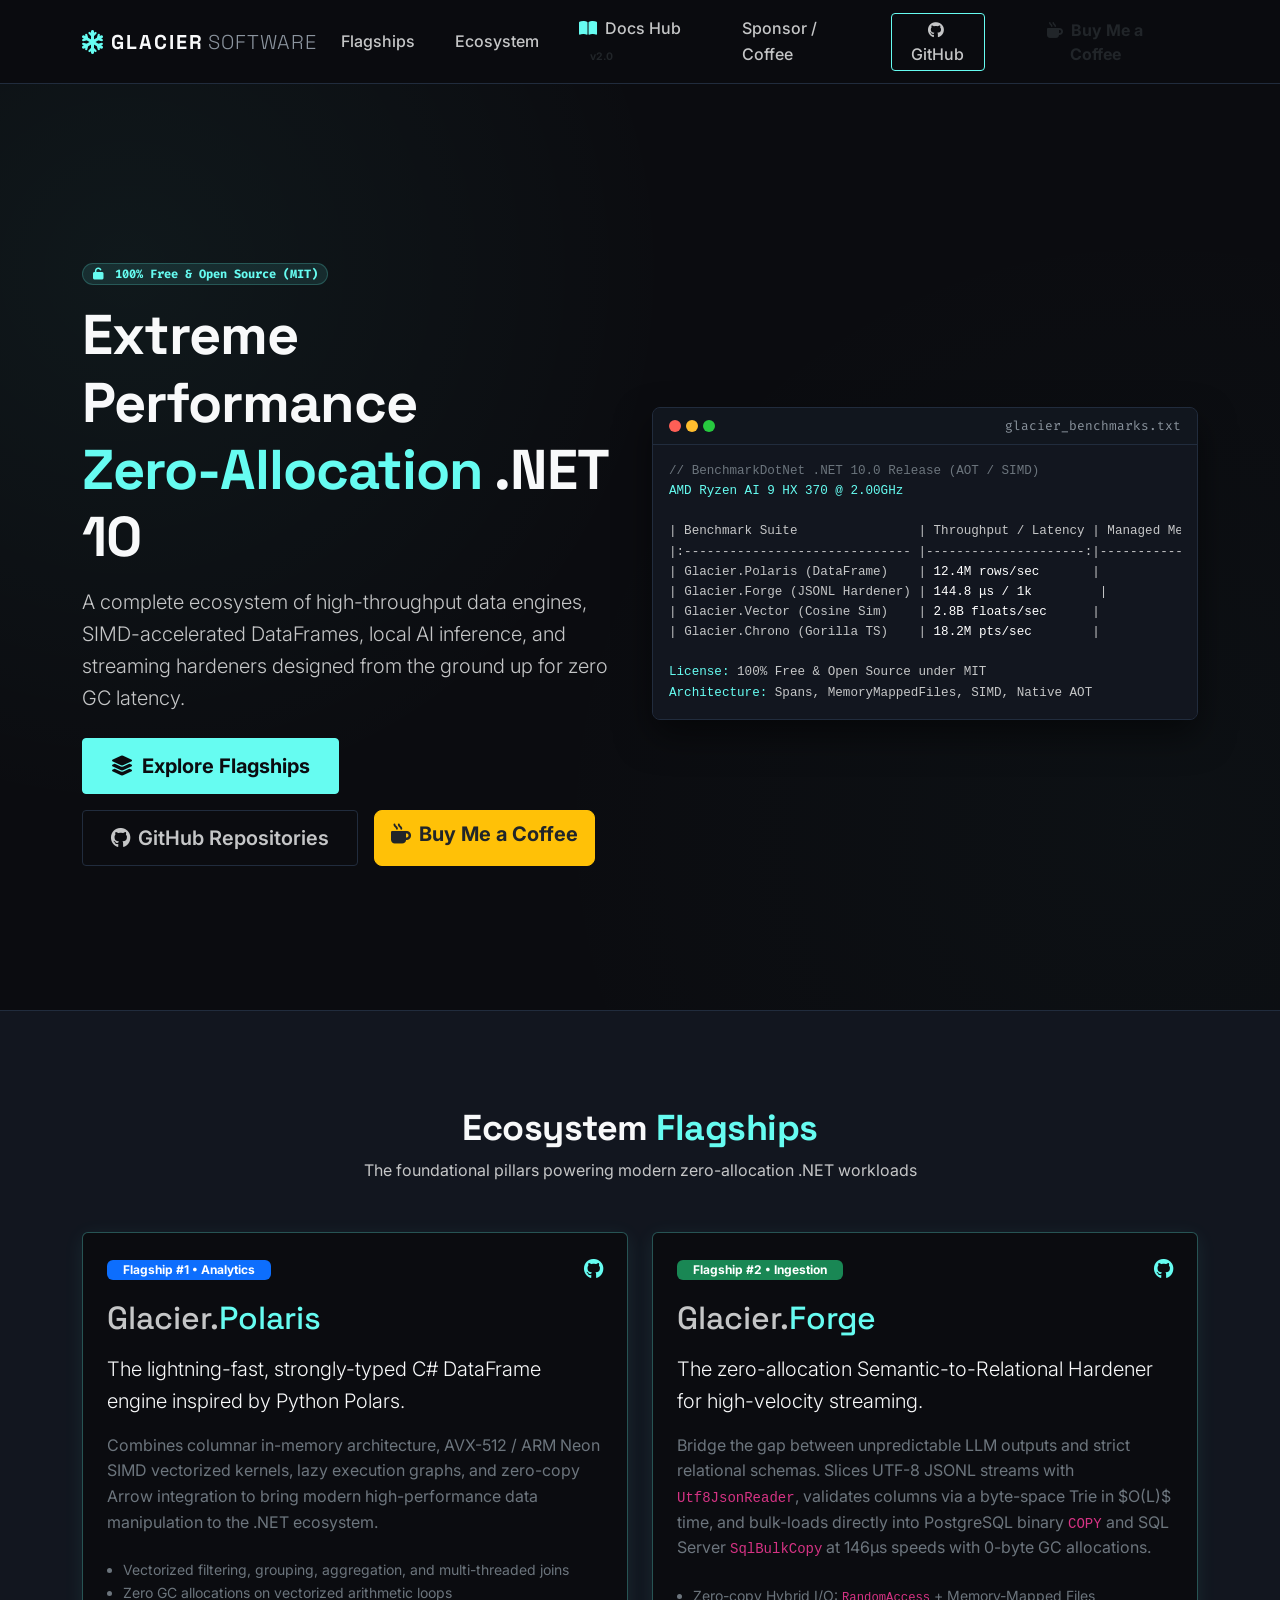
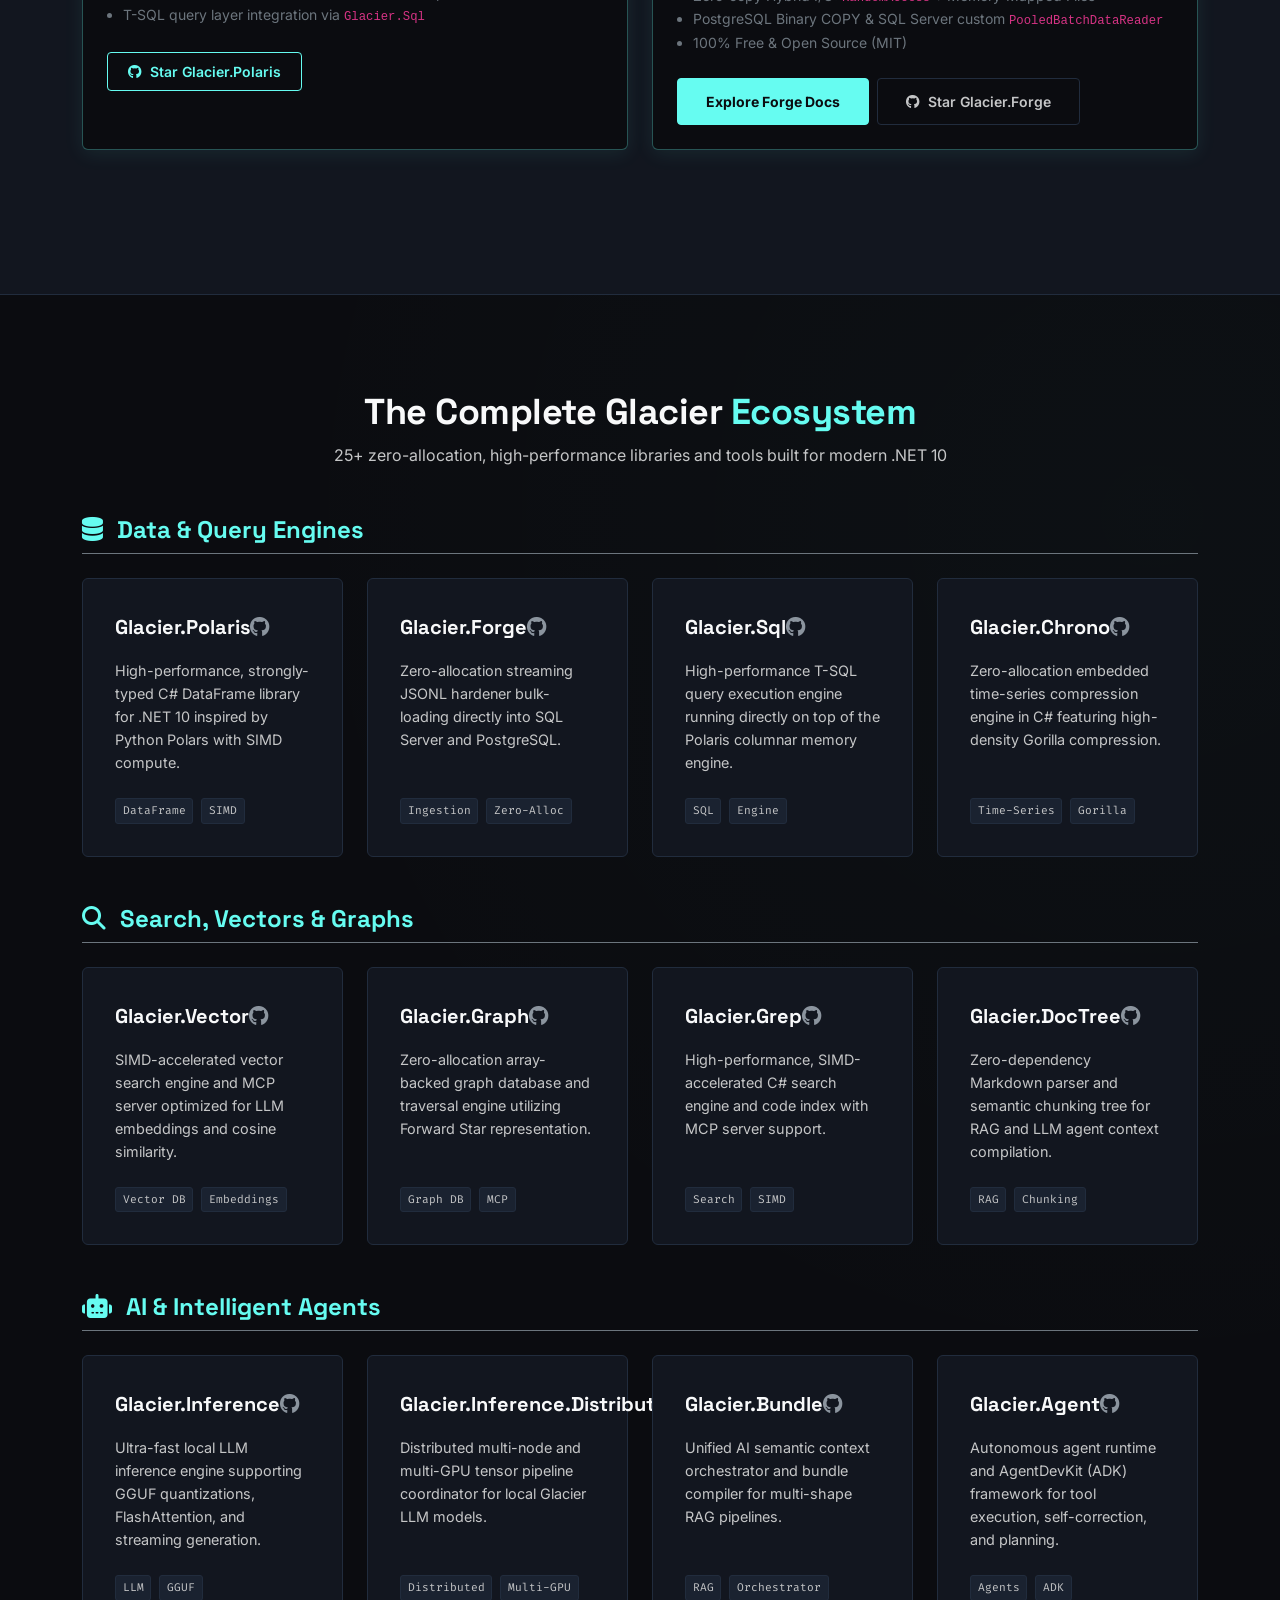
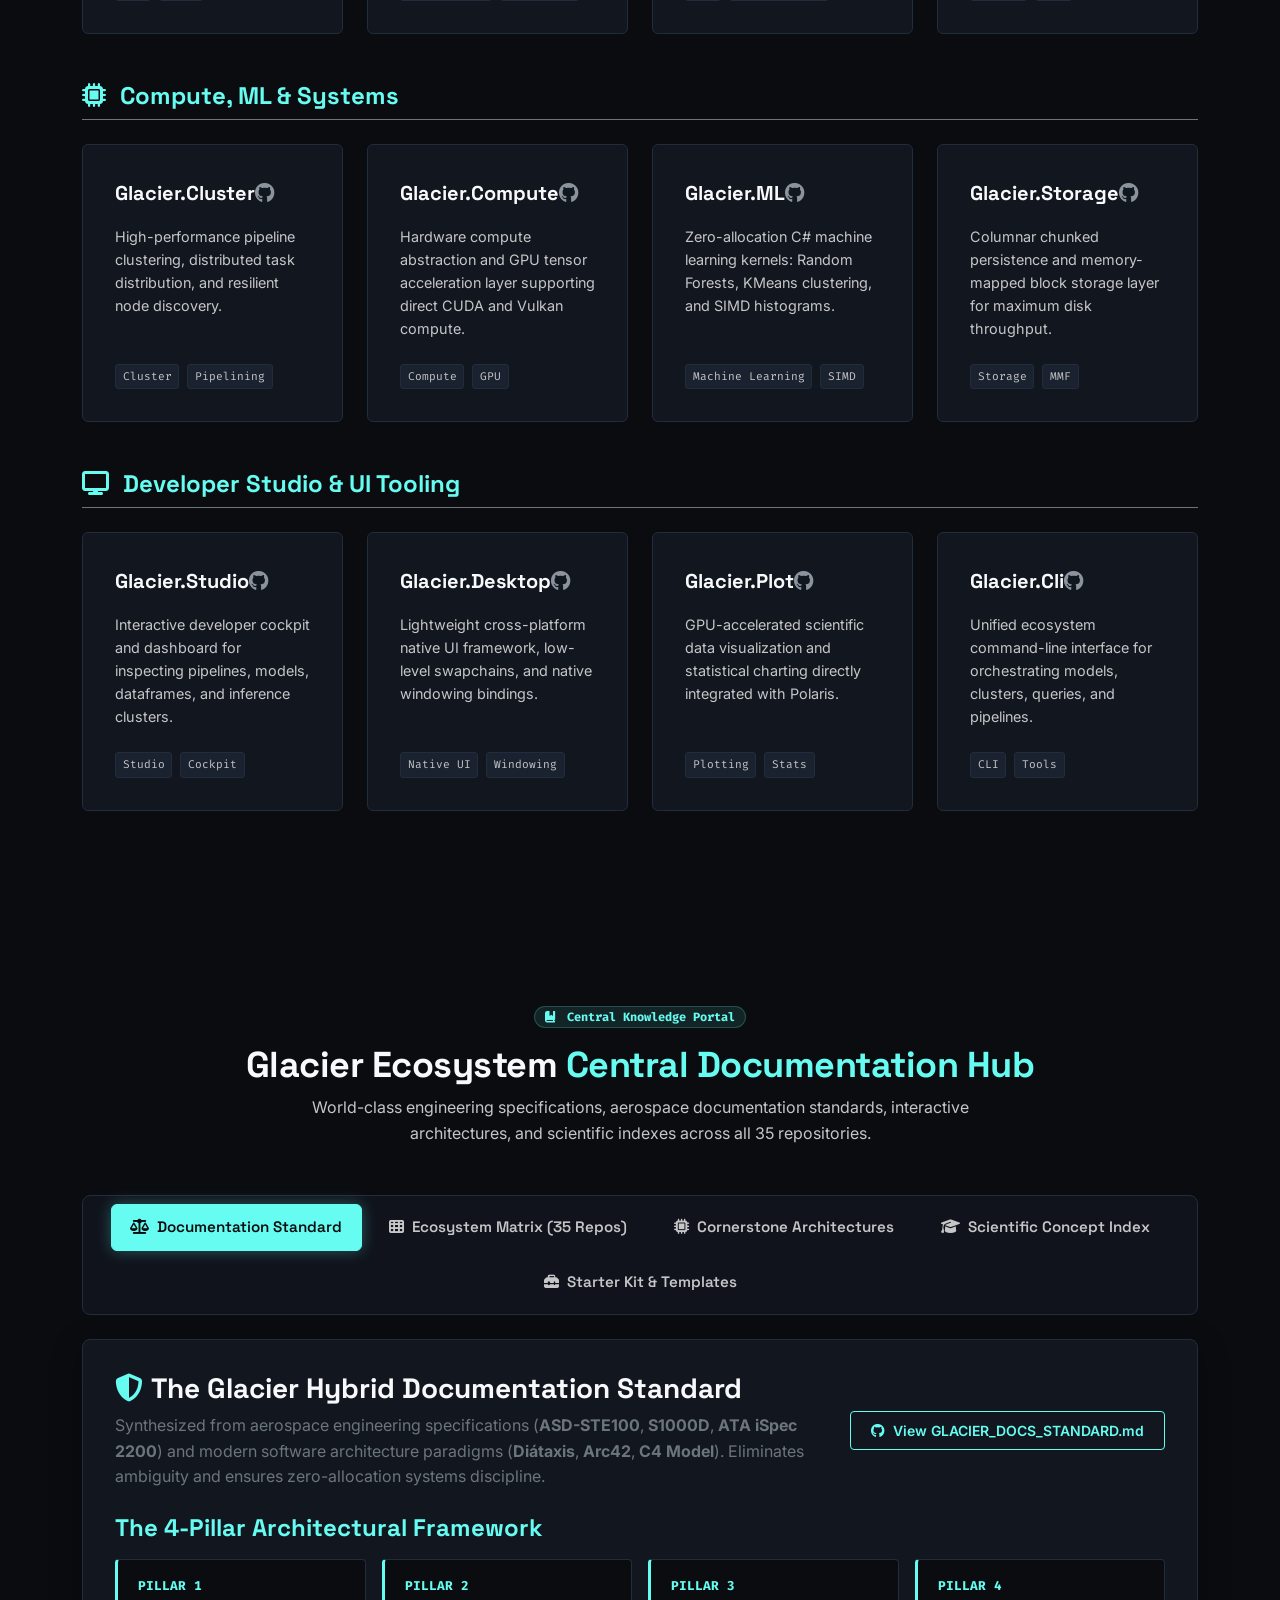
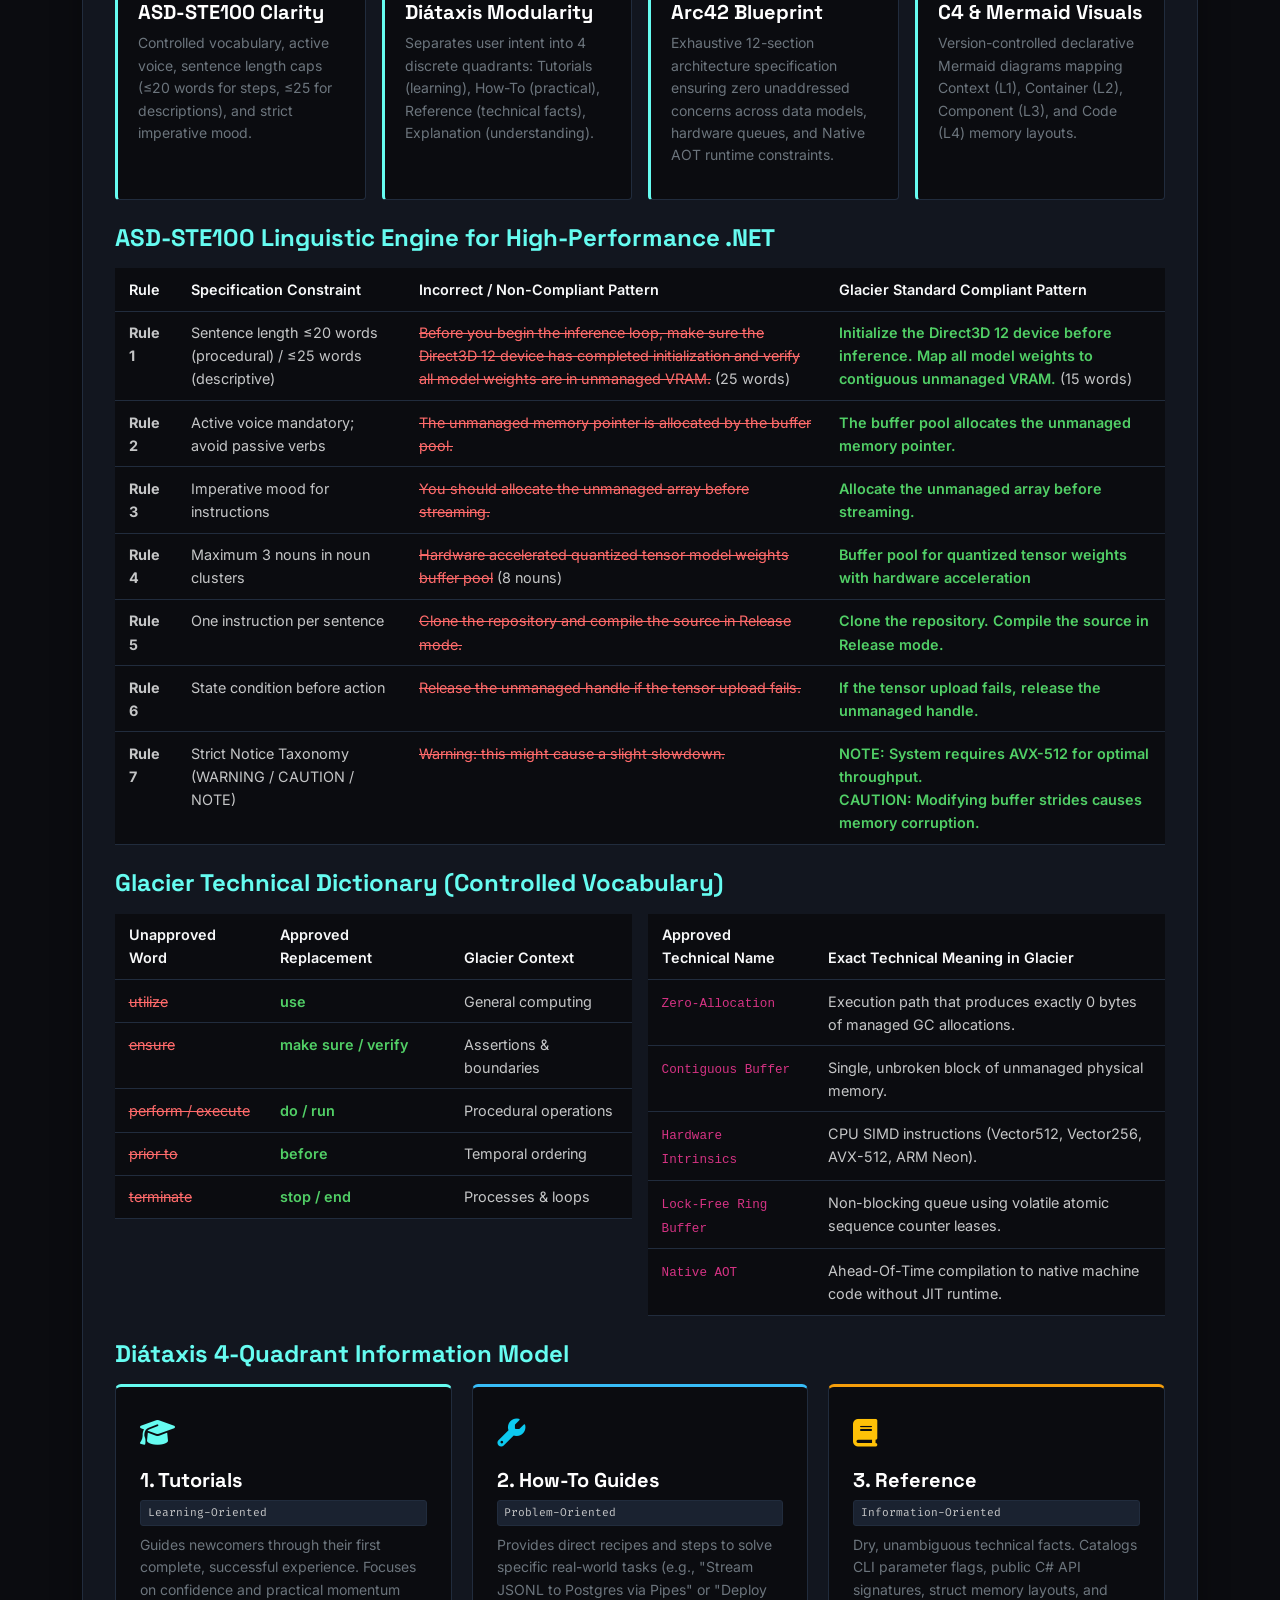
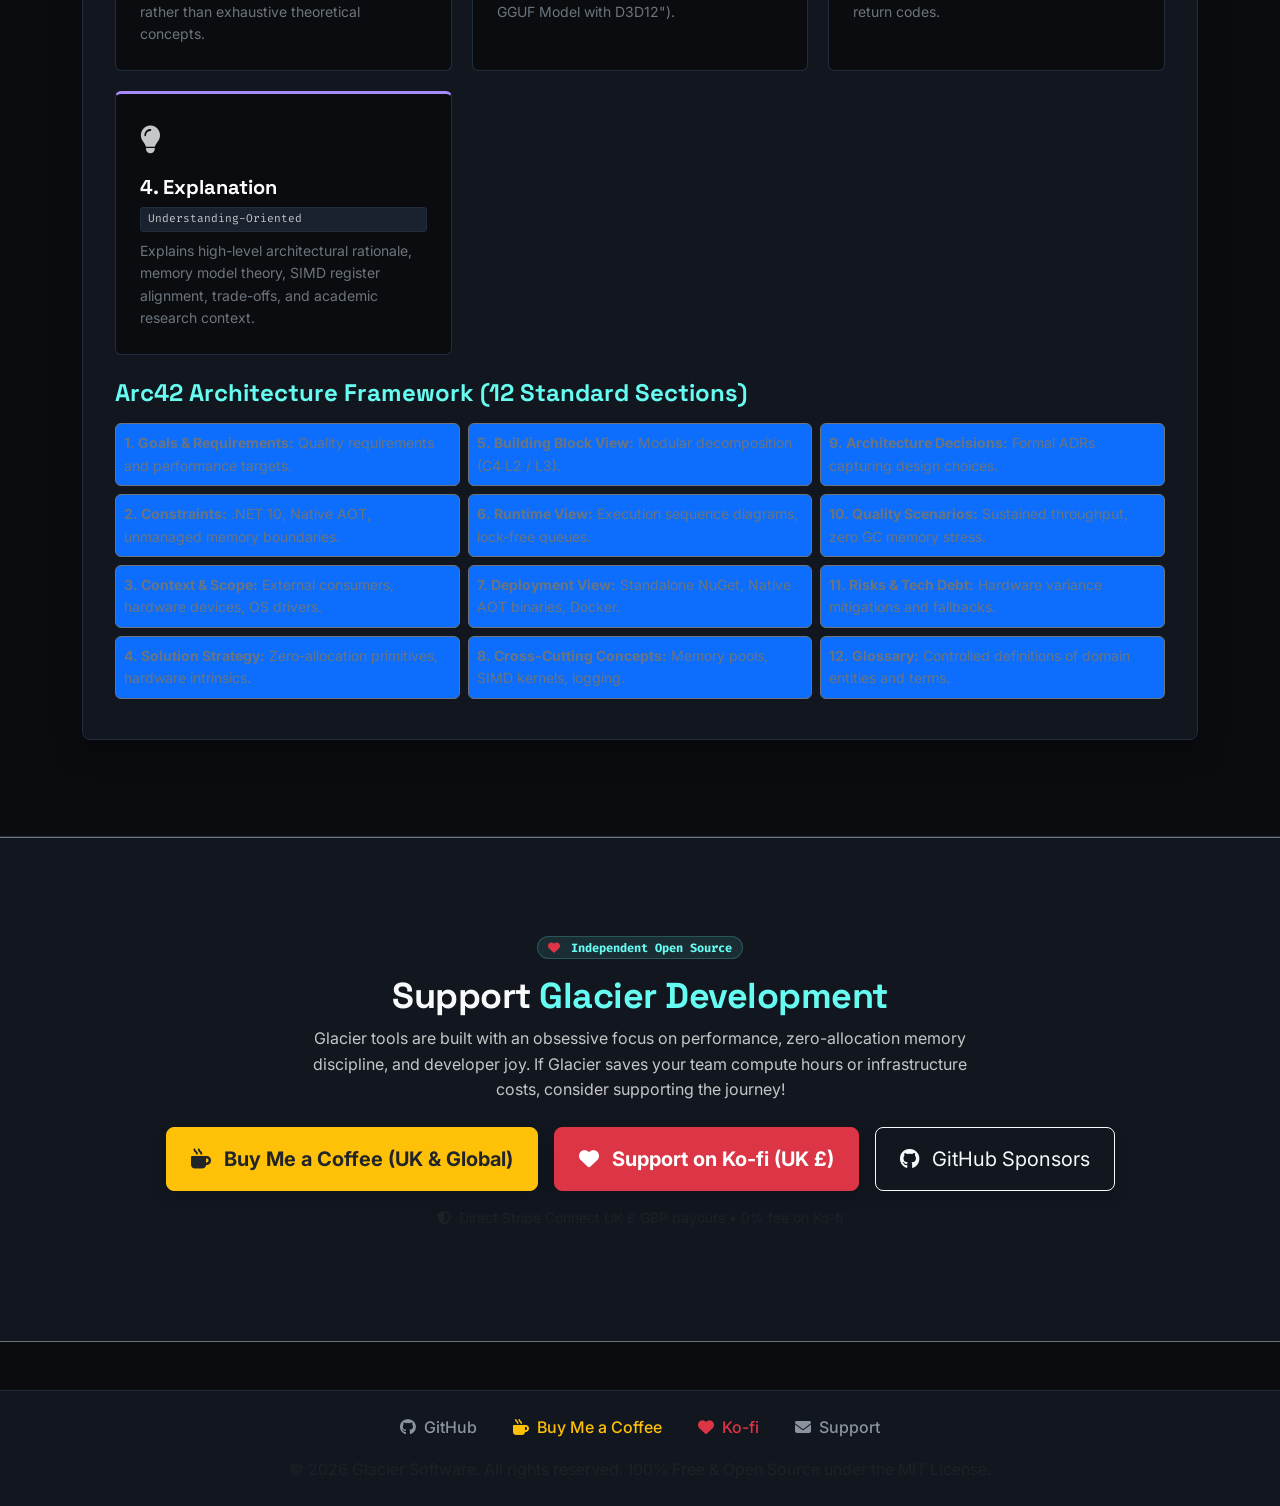
==== commit 7586fe6f: "docs: standardize documentation, upgrade architecture/usage, and integrate central docs hub" ====
--- a/src/Backend/wwwroot/index.html
+++ b/src/Backend/wwwroot/index.html
@@ -33,7 +33,7 @@
                 <ul class="navbar-nav ms-auto align-items-center">
                     <li class="nav-item"><a class="nav-link" href="#flagships">Flagships</a></li>
                     <li class="nav-item"><a class="nav-link" href="#ecosystem">Ecosystem</a></li>
-                    <li class="nav-item"><a class="nav-link" href="#docs">Documentation</a></li>
+                    <li class="nav-item"><a class="nav-link" href="#docs"><i class="fa-solid fa-book-open me-1 text-cyan"></i> Docs Hub <span class="badge bg-cyan text-dark ms-1" style="font-size: 0.65rem;">v2.0</span></a></li>
                     <li class="nav-item"><a class="nav-link" href="#support">Sponsor / Coffee</a></li>
                     <li class="nav-item ms-lg-2">
                         <a class="nav-link btn btn-sm btn-outline-cyan px-3 py-1" href="https://github.com/ian-cowley" target="_blank">
@@ -294,7 +294,7 @@
                     <a href="https://github.com/ian-cowley" target="_blank" class="os-card-link">
                         <div class="os-card h-100">
                             <div class="os-header">
-                                <span class="os-title">Glacier.Inference.Dist</span>
+                                <span class="os-title">Glacier.Inference.Distributed</span>
                                 <span class="os-github-link"><i class="fa-brands fa-github"></i></span>
                             </div>
                             <p class="os-description">Distributed multi-node and multi-GPU tensor pipeline coordinator for local Glacier LLM models.</p>
@@ -446,112 +446,1639 @@
         </div>
     </section>
 
-    <!-- Documentation Section -->
+    <!-- Central Documentation Hub Section -->
     <section id="docs" class="docs-section py-5">
         <div class="container py-5">
             <div class="text-center mb-5">
-                <h2 class="section-title">Glacier.Forge <span class="text-cyan">Quickstart Guide</span></h2>
-                <p class="section-subtitle">Zero-allocation streaming ingestion into SQL Server &amp; PostgreSQL</p>
+                <div class="badge-accent mb-3"><i class="fa-solid fa-book-bookmark me-1"></i> Central Knowledge Portal</div>
+                <h2 class="section-title">Glacier Ecosystem <span class="text-cyan">Central Documentation Hub</span></h2>
+                <p class="section-subtitle mx-auto" style="max-width: 760px;">
+                    World-class engineering specifications, aerospace documentation standards, interactive architectures, and scientific indexes across all 35 repositories.
+                </p>
             </div>
-            <div class="row">
-                <div class="col-lg-3 mb-4 mb-lg-0">
-                    <div class="nav flex-column nav-pills nav-pills-custom me-3" id="v-pills-tab" role="tablist" aria-orientation="vertical">
-                        <button class="nav-link active" id="v-pills-cli-tab" data-bs-toggle="pill" data-bs-target="#v-pills-cli" type="button" role="tab" aria-controls="v-pills-cli" aria-selected="true"><i class="fa-solid fa-terminal me-2"></i> CLI Reference</button>
-                        <button class="nav-link" id="v-pills-json-tab" data-bs-toggle="pill" data-bs-target="#v-pills-json" type="button" role="tab" aria-controls="v-pills-json" aria-selected="false"><i class="fa-solid fa-code me-2"></i> Ingest Rules</button>
-                        <button class="nav-link" id="v-pills-pipelines-tab" data-bs-toggle="pill" data-bs-target="#v-pills-pipelines" type="button" role="tab" aria-controls="v-pills-pipelines" aria-selected="false"><i class="fa-solid fa-gears me-2"></i> Pipelines</button>
-                        <button class="nav-link" id="v-pills-licensing-tab" data-bs-toggle="pill" data-bs-target="#v-pills-licensing" type="button" role="tab" aria-controls="v-pills-licensing" aria-selected="false"><i class="fa-solid fa-certificate me-2"></i> Open Source (MIT)</button>
+
+            <!-- Hub Top-Level Navigation Tabs -->
+            <ul class="nav nav-pills hub-main-tabs mb-4 justify-content-center" id="hub-tabs" role="tablist">
+                <li class="nav-item" role="presentation">
+                    <button class="nav-link active" id="tab-btn-standard" data-bs-toggle="pill" data-bs-target="#tab-standard" type="button" role="tab" aria-controls="tab-standard" aria-selected="true">
+                        <i class="fa-solid fa-scale-balanced me-2"></i>Documentation Standard
+                    </button>
+                </li>
+                <li class="nav-item" role="presentation">
+                    <button class="nav-link" id="tab-btn-matrix" data-bs-toggle="pill" data-bs-target="#tab-matrix" type="button" role="tab" aria-controls="tab-matrix" aria-selected="false">
+                        <i class="fa-solid fa-table-cells me-2"></i>Ecosystem Matrix (35 Repos)
+                    </button>
+                </li>
+                <li class="nav-item" role="presentation">
+                    <button class="nav-link" id="tab-btn-cornerstones" data-bs-toggle="pill" data-bs-target="#tab-cornerstones" type="button" role="tab" aria-controls="tab-cornerstones" aria-selected="false">
+                        <i class="fa-solid fa-microchip me-2"></i>Cornerstone Architectures
+                    </button>
+                </li>
+                <li class="nav-item" role="presentation">
+                    <button class="nav-link" id="tab-btn-science" data-bs-toggle="pill" data-bs-target="#tab-science" type="button" role="tab" aria-controls="tab-science" aria-selected="false">
+                        <i class="fa-solid fa-graduation-cap me-2"></i>Scientific Concept Index
+                    </button>
+                </li>
+                <li class="nav-item" role="presentation">
+                    <button class="nav-link" id="tab-btn-starter" data-bs-toggle="pill" data-bs-target="#tab-starter" type="button" role="tab" aria-controls="tab-starter" aria-selected="false">
+                        <i class="fa-solid fa-toolbox me-2"></i>Starter Kit &amp; Templates
+                    </button>
+                </li>
+            </ul>
+
+            <!-- Hub Main Tab Content -->
+            <div class="tab-content" id="hub-tabs-content">
+                
+                <!-- ========================================================================= -->
+                <!-- TAB 1: GLACIER DOCUMENTATION STANDARD -->
+                <!-- ========================================================================= -->
+                <div class="tab-pane fade show active" id="tab-standard" role="tabpanel" aria-labelledby="tab-btn-standard">
+                    <div class="hub-content-pane">
+                        <div class="row align-items-center mb-4">
+                            <div class="col-lg-8">
+                                <h3 class="mb-2"><i class="fa-solid fa-shield-halved text-cyan me-2"></i>The Glacier Hybrid Documentation Standard</h3>
+                                <p class="text-secondary mb-0">
+                                    Synthesized from aerospace engineering specifications (<strong>ASD-STE100</strong>, <strong>S1000D</strong>, <strong>ATA iSpec 2200</strong>) and modern software architecture paradigms (<strong>Diátaxis</strong>, <strong>Arc42</strong>, <strong>C4 Model</strong>). Eliminates ambiguity and ensures zero-allocation systems discipline.
+                                </p>
+                            </div>
+                            <div class="col-lg-4 text-lg-end mt-3 mt-lg-0">
+                                <a href="https://github.com/ian-cowley/PolarsPlus/blob/main/GLACIER_DOCS_STANDARD.md" target="_blank" class="btn btn-outline-cyan btn-sm">
+                                    <i class="fa-brands fa-github me-1"></i> View GLACIER_DOCS_STANDARD.md
+                                </a>
+                            </div>
+                        </div>
+
+                        <!-- 4-Pillar Hybrid Model -->
+                        <h4 class="mt-4 mb-3 text-cyan">The 4-Pillar Architectural Framework</h4>
+                        <div class="row g-3 mb-4">
+                            <div class="col-md-6 col-lg-3">
+                                <div class="rule-card h-100">
+                                    <div class="rule-number mb-1">PILLAR 1</div>
+                                    <h5 class="text-white mb-2">ASD-STE100 Clarity</h5>
+                                    <p class="small text-secondary mb-0">Controlled vocabulary, active voice, sentence length caps (&le;20 words for steps, &le;25 for descriptions), and strict imperative mood.</p>
+                                </div>
+                            </div>
+                            <div class="col-md-6 col-lg-3">
+                                <div class="rule-card h-100">
+                                    <div class="rule-number mb-1">PILLAR 2</div>
+                                    <h5 class="text-white mb-2">Diátaxis Modularity</h5>
+                                    <p class="small text-secondary mb-0">Separates user intent into 4 discrete quadrants: Tutorials (learning), How-To (practical), Reference (technical facts), Explanation (understanding).</p>
+                                </div>
+                            </div>
+                            <div class="col-md-6 col-lg-3">
+                                <div class="rule-card h-100">
+                                    <div class="rule-number mb-1">PILLAR 3</div>
+                                    <h5 class="text-white mb-2">Arc42 Blueprint</h5>
+                                    <p class="small text-secondary mb-0">Exhaustive 12-section architecture specification ensuring zero unaddressed concerns across data models, hardware queues, and Native AOT runtime constraints.</p>
+                                </div>
+                            </div>
+                            <div class="col-md-6 col-lg-3">
+                                <div class="rule-card h-100">
+                                    <div class="rule-number mb-1">PILLAR 4</div>
+                                    <h5 class="text-white mb-2">C4 &amp; Mermaid Visuals</h5>
+                                    <p class="small text-secondary mb-0">Version-controlled declarative Mermaid diagrams mapping Context (L1), Container (L2), Component (L3), and Code (L4) memory layouts.</p>
+                                </div>
+                            </div>
+                        </div>
+
+                        <!-- ASD-STE100 Core Writing Rules -->
+                        <h4 class="mt-4 mb-3 text-cyan">ASD-STE100 Linguistic Engine for High-Performance .NET</h4>
+                        <div class="table-responsive mb-4">
+                            <table class="table table-dark-custom vocab-table mb-0">
+                                <thead>
+                                    <tr>
+                                        <th>Rule</th>
+                                        <th>Specification Constraint</th>
+                                        <th>Incorrect / Non-Compliant Pattern</th>
+                                        <th>Glacier Standard Compliant Pattern</th>
+                                    </tr>
+                                </thead>
+                                <tbody>
+                                    <tr>
+                                        <td><strong>Rule 1</strong></td>
+                                        <td>Sentence length &le;20 words (procedural) / &le;25 words (descriptive)</td>
+                                        <td><span class="text-danger-ste">Before you begin the inference loop, make sure the Direct3D 12 device has completed initialization and verify all model weights are in unmanaged VRAM.</span> (25 words)</td>
+                                        <td><span class="text-success-ste">Initialize the Direct3D 12 device before inference. Map all model weights to contiguous unmanaged VRAM.</span> (15 words)</td>
+                                    </tr>
+                                    <tr>
+                                        <td><strong>Rule 2</strong></td>
+                                        <td>Active voice mandatory; avoid passive verbs</td>
+                                        <td><span class="text-danger-ste">The unmanaged memory pointer is allocated by the buffer pool.</span></td>
+                                        <td><span class="text-success-ste">The buffer pool allocates the unmanaged memory pointer.</span></td>
+                                    </tr>
+                                    <tr>
+                                        <td><strong>Rule 3</strong></td>
+                                        <td>Imperative mood for instructions</td>
+                                        <td><span class="text-danger-ste">You should allocate the unmanaged array before streaming.</span></td>
+                                        <td><span class="text-success-ste">Allocate the unmanaged array before streaming.</span></td>
+                                    </tr>
+                                    <tr>
+                                        <td><strong>Rule 4</strong></td>
+                                        <td>Maximum 3 nouns in noun clusters</td>
+                                        <td><span class="text-danger-ste">Hardware accelerated quantized tensor model weights buffer pool</span> (8 nouns)</td>
+                                        <td><span class="text-success-ste">Buffer pool for quantized tensor weights with hardware acceleration</span></td>
+                                    </tr>
+                                    <tr>
+                                        <td><strong>Rule 5</strong></td>
+                                        <td>One instruction per sentence</td>
+                                        <td><span class="text-danger-ste">Clone the repository and compile the source in Release mode.</span></td>
+                                        <td><span class="text-success-ste">Clone the repository. Compile the source in Release mode.</span></td>
+                                    </tr>
+                                    <tr>
+                                        <td><strong>Rule 6</strong></td>
+                                        <td>State condition before action</td>
+                                        <td><span class="text-danger-ste">Release the unmanaged handle if the tensor upload fails.</span></td>
+                                        <td><span class="text-success-ste">If the tensor upload fails, release the unmanaged handle.</span></td>
+                                    </tr>
+                                    <tr>
+                                        <td><strong>Rule 7</strong></td>
+                                        <td>Strict Notice Taxonomy (WARNING / CAUTION / NOTE)</td>
+                                        <td><span class="text-danger-ste">Warning: this might cause a slight slowdown.</span></td>
+                                        <td><span class="text-success-ste">NOTE: System requires AVX-512 for optimal throughput.<br>CAUTION: Modifying buffer strides causes memory corruption.</span></td>
+                                    </tr>
+                                </tbody>
+                            </table>
+                        </div>
+
+                        <!-- Controlled Vocabulary Dictionary -->
+                        <h4 class="mt-4 mb-3 text-cyan">Glacier Technical Dictionary (Controlled Vocabulary)</h4>
+                        <div class="row g-3 mb-4">
+                            <div class="col-lg-6">
+                                <div class="table-responsive">
+                                    <table class="table table-dark-custom vocab-table mb-0">
+                                        <thead>
+                                            <tr>
+                                                <th>Unapproved Word</th>
+                                                <th>Approved Replacement</th>
+                                                <th>Glacier Context</th>
+                                            </tr>
+                                        </thead>
+                                        <tbody>
+                                            <tr>
+                                                <td><span class="text-danger-ste">utilize</span></td>
+                                                <td><span class="text-success-ste">use</span></td>
+                                                <td>General computing</td>
+                                            </tr>
+                                            <tr>
+                                                <td><span class="text-danger-ste">ensure</span></td>
+                                                <td><span class="text-success-ste">make sure / verify</span></td>
+                                                <td>Assertions &amp; boundaries</td>
+                                            </tr>
+                                            <tr>
+                                                <td><span class="text-danger-ste">perform / execute</span></td>
+                                                <td><span class="text-success-ste">do / run</span></td>
+                                                <td>Procedural operations</td>
+                                            </tr>
+                                            <tr>
+                                                <td><span class="text-danger-ste">prior to</span></td>
+                                                <td><span class="text-success-ste">before</span></td>
+                                                <td>Temporal ordering</td>
+                                            </tr>
+                                            <tr>
+                                                <td><span class="text-danger-ste">terminate</span></td>
+                                                <td><span class="text-success-ste">stop / end</span></td>
+                                                <td>Processes &amp; loops</td>
+                                            </tr>
+                                        </tbody>
+                                    </table>
+                                </div>
+                            </div>
+                            <div class="col-lg-6">
+                                <div class="table-responsive">
+                                    <table class="table table-dark-custom vocab-table mb-0">
+                                        <thead>
+                                            <tr>
+                                                <th>Approved Technical Name</th>
+                                                <th>Exact Technical Meaning in Glacier</th>
+                                            </tr>
+                                        </thead>
+                                        <tbody>
+                                            <tr>
+                                                <td><code>Zero-Allocation</code></td>
+                                                <td>Execution path that produces exactly 0 bytes of managed GC allocations.</td>
+                                            </tr>
+                                            <tr>
+                                                <td><code>Contiguous Buffer</code></td>
+                                                <td>Single, unbroken block of unmanaged physical memory.</td>
+                                            </tr>
+                                            <tr>
+                                                <td><code>Hardware Intrinsics</code></td>
+                                                <td>CPU SIMD instructions (Vector512, Vector256, AVX-512, ARM Neon).</td>
+                                            </tr>
+                                            <tr>
+                                                <td><code>Lock-Free Ring Buffer</code></td>
+                                                <td>Non-blocking queue using volatile atomic sequence counter leases.</td>
+                                            </tr>
+                                            <tr>
+                                                <td><code>Native AOT</code></td>
+                                                <td>Ahead-Of-Time compilation to native machine code without JIT runtime.</td>
+                                            </tr>
+                                        </tbody>
+                                    </table>
+                                </div>
+                            </div>
+                        </div>
+
+                        <!-- Diataxis 4-Quadrant Matrix Layout -->
+                        <h4 class="mt-4 mb-3 text-cyan">Diátaxis 4-Quadrant Information Model</h4>
+                        <div class="diataxis-grid mb-4">
+                            <div class="diataxis-card" style="border-top: 3px solid #66fcf1;">
+                                <div class="diataxis-icon text-cyan"><i class="fa-solid fa-graduation-cap"></i></div>
+                                <h5 class="text-white">1. Tutorials</h5>
+                                <div class="badge-tag mb-2">Learning-Oriented</div>
+                                <p class="small text-secondary mb-0">Guides newcomers through their first complete, successful experience. Focuses on confidence and practical momentum rather than exhaustive theoretical concepts.</p>
+                            </div>
+                            <div class="diataxis-card" style="border-top: 3px solid #38bdf8;">
+                                <div class="diataxis-icon text-info"><i class="fa-solid fa-wrench"></i></div>
+                                <h5 class="text-white">2. How-To Guides</h5>
+                                <div class="badge-tag mb-2">Problem-Oriented</div>
+                                <p class="small text-secondary mb-0">Provides direct recipes and steps to solve specific real-world tasks (e.g., "Stream JSONL to Postgres via Pipes" or "Deploy GGUF Model with D3D12").</p>
+                            </div>
+                            <div class="diataxis-card" style="border-top: 3px solid #f59e0b;">
+                                <div class="diataxis-icon text-warning"><i class="fa-solid fa-book"></i></div>
+                                <h5 class="text-white">3. Reference</h5>
+                                <div class="badge-tag mb-2">Information-Oriented</div>
+                                <p class="small text-secondary mb-0">Dry, unambiguous technical facts. Catalogs CLI parameter flags, public C# API signatures, struct memory layouts, and return codes.</p>
+                            </div>
+                            <div class="diataxis-card" style="border-top: 3px solid #a78bfa;">
+                                <div class="diataxis-icon text-purple"><i class="fa-solid fa-lightbulb"></i></div>
+                                <h5 class="text-white">4. Explanation</h5>
+                                <div class="badge-tag mb-2">Understanding-Oriented</div>
+                                <p class="small text-secondary mb-0">Explains high-level architectural rationale, memory model theory, SIMD register alignment, trade-offs, and academic research context.</p>
+                            </div>
+                        </div>
+
+                        <!-- Arc42 12-Section Architecture Blueprint -->
+                        <h4 class="mt-4 mb-3 text-cyan">Arc42 Architecture Framework (12 Standard Sections)</h4>
+                        <div class="row g-2 text-secondary small">
+                            <div class="col-md-4">
+                                <div class="p-2 rounded bg-primary border border-secondary mb-2"><strong>1. Goals &amp; Requirements:</strong> Quality requirements and performance targets.</div>
+                                <div class="p-2 rounded bg-primary border border-secondary mb-2"><strong>2. Constraints:</strong> .NET 10, Native AOT, unmanaged memory boundaries.</div>
+                                <div class="p-2 rounded bg-primary border border-secondary mb-2"><strong>3. Context &amp; Scope:</strong> External consumers, hardware devices, OS drivers.</div>
+                                <div class="p-2 rounded bg-primary border border-secondary mb-2"><strong>4. Solution Strategy:</strong> Zero-allocation primitives, hardware intrinsics.</div>
+                            </div>
+                            <div class="col-md-4">
+                                <div class="p-2 rounded bg-primary border border-secondary mb-2"><strong>5. Building Block View:</strong> Modular decomposition (C4 L2 / L3).</div>
+                                <div class="p-2 rounded bg-primary border border-secondary mb-2"><strong>6. Runtime View:</strong> Execution sequence diagrams, lock-free queues.</div>
+                                <div class="p-2 rounded bg-primary border border-secondary mb-2"><strong>7. Deployment View:</strong> Standalone NuGet, Native AOT binaries, Docker.</div>
+                                <div class="p-2 rounded bg-primary border border-secondary mb-2"><strong>8. Cross-Cutting Concepts:</strong> Memory pools, SIMD kernels, logging.</div>
+                            </div>
+                            <div class="col-md-4">
+                                <div class="p-2 rounded bg-primary border border-secondary mb-2"><strong>9. Architecture Decisions:</strong> Formal ADRs capturing design choices.</div>
+                                <div class="p-2 rounded bg-primary border border-secondary mb-2"><strong>10. Quality Scenarios:</strong> Sustained throughput, zero GC memory stress.</div>
+                                <div class="p-2 rounded bg-primary border border-secondary mb-2"><strong>11. Risks &amp; Tech Debt:</strong> Hardware variance mitigations and fallbacks.</div>
+                                <div class="p-2 rounded bg-primary border border-secondary mb-2"><strong>12. Glossary:</strong> Controlled definitions of domain entities and terms.</div>
+                            </div>
+                        </div>
                     </div>
                 </div>
-                <div class="col-lg-9">
-                    <div class="tab-content doc-tab-content p-4" id="v-pills-tabContent">
-                        <!-- CLI Reference -->
-                        <div class="tab-pane fade active show" id="v-pills-cli" role="tabpanel" aria-labelledby="v-pills-cli-tab">
-                            <h3 class="mb-3">Command Line Reference</h3>
-                            <p>Glacier.Forge runs as a high-performance native CLI tool or standard .NET 10 console application:</p>
-                            <pre class="code-block"><code>Glacier.Forge --db &lt;sqlserver|postgres&gt; --table &lt;schema.table_name&gt; [--file &lt;file_path&gt;] [--map &lt;aa:ll,bb:kk&gt;]</code></pre>
-                            <h4 class="mt-4 mb-3">Parameters</h4>
-                            <div class="table-responsive">
-                                <table class="table table-dark-custom mb-0">
-                                    <thead>
-                                        <tr>
-                                            <th>Flag</th>
-                                            <th>Required</th>
-                                            <th>Values</th>
-                                            <th>Description</th>
-                                        </tr>
-                                    </thead>
-                                    <tbody>
-                                        <tr>
-                                            <td><code>--db</code>, <code>-db</code></td>
-                                            <td><span class="text-cyan">Yes</span></td>
-                                            <td><code>sqlserver</code>, <code>postgres</code>, <code>pg</code></td>
-                                            <td>Relational database engine mapping target.</td>
-                                        </tr>
-                                        <tr>
-                                            <td><code>--table</code>, <code>-t</code></td>
-                                            <td><span class="text-cyan">Yes</span></td>
-                                            <td>String (e.g. <code>dbo.users</code> or <code>public.raw_logs</code>)</td>
-                                            <td>Destination table name with optional schema.</td>
-                                        </tr>
-                                        <tr>
-                                            <td><code>--file</code>, <code>-f</code></td>
-                                            <td>No</td>
-                                            <td>File path</td>
-                                            <td>Ingests a local <code>.jsonl</code> file. If omitted, streams via <code>stdin</code>.</td>
-                                        </tr>
-                                        <tr>
-                                            <td><code>--conn</code>, <code>-c</code></td>
-                                            <td>No</td>
-                                            <td>Connection String</td>
-                                            <td>Direct connection string (falls back to <code>appsettings.json</code> / user-secrets).</td>
-                                        </tr>
-                                        <tr>
-                                            <td><code>--map</code>, <code>-m</code></td>
-                                            <td>No</td>
-                                            <td>Comma-separated pairs</td>
-                                            <td>Maps non-matching JSON property names to target database column names dynamically.</td>
-                                        </tr>
-                                    </tbody>
-                                </table>
-                            </div>
-                        </div>
-                        <!-- JSON Ingest Rules -->
-                        <div class="tab-pane fade" id="v-pills-json" role="tabpanel" aria-labelledby="v-pills-json-tab">
-                            <h3 class="mb-3">JSONL Formatting &amp; Schema Validation</h3>
-                            <p>Each line must contain a single JSON Object. Below are the precise validation behaviors of the zero-allocation parser:</p>
-                            <ul class="ps-3">
-                                <li class="mb-3"><strong>Byte-Space Trie Matching:</strong> Incoming JSON properties are matched against target database columns in $O(L)$ time with ASCII bit-shift case insensitivity.</li>
-                                <li class="mb-3"><strong>Nested Structures Tolerated:</strong> If properties contain arrays or sub-objects, <code>reader.Skip()</code> traverses them without allocating memory.</li>
-                                <li class="mb-3"><strong>Automatic Null Handling:</strong> Missing properties or explicit <code>null</code> tokens are mapped directly to database <code>NULL</code> values.</li>
-                                <li class="mb-3"><strong>Supported Data Types:</strong> Full native support for <code>int</code>, <code>smallint</code>, <code>bigint</code>, <code>uuid</code>/<code>guid</code>, <code>bool</code>, <code>datetime</code>, <code>date</code>, <code>float</code>, <code>decimal</code>, <code>json</code>, and <code>varchar</code>/<code>text</code>.</li>
-                            </ul>
-                        </div>
-                        <!-- Pipeline Examples -->
-                        <div class="tab-pane fade" id="v-pills-pipelines" role="tabpanel" aria-labelledby="v-pills-pipelines-tab">
-                            <h3 class="mb-3">Streaming Ingestion Examples</h3>
-                            <h4 class="mt-4 mb-2">1. Real-Time Streaming via Standard Input (stdin)</h4>
-                            <pre class="code-block"><code>python generate_llm_records.py | Glacier.Forge --db postgres --table public.raw_logs</code></pre>
-
-                            <h4 class="mt-4 mb-2">2. Mass File Ingestion (Hybrid I/O)</h4>
-                            <pre class="code-block"><code>Glacier.Forge --db sqlserver --table dbo.billing_history --file C:\backups\2026_data.jsonl</code></pre>
-                            <ul class="ps-3 text-secondary">
-                                <li><strong>&lt; 1MB:</strong> Rented array buffers from <code>ArrayPool&lt;byte&gt;</code> and OS <code>RandomAccess</code>.</li>
-                                <li><strong>&ge; 1MB:</strong> Direct <code>MemoryMappedFile</code> pointer with line-aligned boundary chunking.</li>
-                            </ul>
-                        </div>
-                        <!-- Open Source MIT -->
-                        <div class="tab-pane fade" id="v-pills-licensing" role="tabpanel" aria-labelledby="v-pills-licensing-tab">
-                            <h3 class="mb-3">Free &amp; Open Source Software</h3>
-                            <p class="lead text-light">Glacier.Forge and the Glacier ecosystem are 100% free and open-source under the <strong>MIT License</strong>.</p>
-                            <p>There are no paywalls, commercial license gates, seat limits, or mandatory registration. You are free to run Glacier in personal projects, startups, and global enterprise data platforms.</p>
-                            <div class="mt-4">
-                                <a href="https://github.com/ian-cowley/Glacier.Forge" target="_blank" class="btn btn-outline-cyan">
-                                    <i class="fa-brands fa-github me-2"></i>Glacier.Forge Repository
-                                </a>
-                            </div>
+
+                <!-- ========================================================================= -->
+                <!-- TAB 2: ECOSYSTEM DOCUMENTATION MATRIX (ALL 35 REPOSITORIES) -->
+                <!-- ========================================================================= -->
+                <div class="tab-pane fade" id="tab-matrix" role="tabpanel" aria-labelledby="tab-btn-matrix">
+                    <div class="hub-content-pane">
+                        <div class="d-flex flex-wrap justify-content-between align-items-center mb-4">
+                            <div>
+                                <h3 class="mb-1"><i class="fa-solid fa-network-wired text-cyan me-2"></i>Ecosystem Documentation Matrix</h3>
+                                <p class="text-secondary mb-0">Comprehensive directory of all 35 repositories categorized across the 5 Glacier engineering pillars.</p>
+                            </div>
+                            <div class="mt-2 mt-md-0">
+                                <span class="badge bg-secondary p-2 font-monospace">Showing <span id="repo-match-count" class="text-cyan fw-bold">35</span> of 35 repositories</span>
+                            </div>
+                        </div>
+
+                        <!-- Search & Filter Controls -->
+                        <div class="repo-filter-wrapper">
+                            <div class="row g-3 align-items-center">
+                                <div class="col-lg-5">
+                                    <div class="input-group">
+                                        <span class="input-group-text bg-secondary border-secondary text-cyan"><i class="fa-solid fa-magnifying-glass"></i></span>
+                                        <input type="text" id="repo-search-input" class="form-control repo-search-input" placeholder="Search by repository name, keyword, or tag...">
+                                    </div>
+                                </div>
+                                <div class="col-lg-7">
+                                    <div class="pillar-filter-pills">
+                                        <button class="filter-pill active" data-filter="all">All (35)</button>
+                                        <button class="filter-pill" data-filter="analytics">Analytics &amp; Data (5)</button>
+                                        <button class="filter-pill" data-filter="search">Search &amp; Vectors (5)</button>
+                                        <button class="filter-pill" data-filter="ai">AI &amp; Inference (7)</button>
+                                        <button class="filter-pill" data-filter="compute">Compute &amp; Systems (6)</button>
+                                        <button class="filter-pill" data-filter="tools">Developer Tools &amp; UI (12)</button>
+                                    </div>
+                                </div>
+                            </div>
+                        </div>
+
+                        <!-- 35 Repositories Grid -->
+                        <div class="matrix-grid">
+                            
+                            <!-- PILLAR 1: ANALYTICS & DATA ENGINES (5) -->
+                            <div class="matrix-card" data-pillar="analytics" data-keywords="polaris dataframe arrow columnar simd kleene lazyframe">
+                                <div>
+                                    <div class="matrix-card-header">
+                                        <h5 class="matrix-repo-title"><i class="fa-solid fa-table me-2 text-cyan"></i>Glacier.Polaris</h5>
+                                        <span class="pillar-tag pillar-analytics">Analytics</span>
+                                    </div>
+                                    <p class="matrix-card-desc">High-performance Apache Arrow columnar DataFrame engine with SIMD compute kernels, Kleene logic, and LazyFrame query optimizer.</p>
+                                    <div class="matrix-tags">
+                                        <span class="badge-tag">Arrow IPC</span><span class="badge-tag">Zero-Alloc</span><span class="badge-tag">SIMD</span>
+                                    </div>
+                                </div>
+                                <div class="matrix-links">
+                                    <a href="https://github.com/ian-cowley/Glacier.Polaris" target="_blank" class="matrix-btn matrix-btn-gh"><i class="fa-brands fa-github"></i> Repo</a>
+                                    <a href="https://github.com/ian-cowley/Glacier.Polaris#readme" target="_blank" class="matrix-btn matrix-btn-doc"><i class="fa-solid fa-book"></i> Docs</a>
+                                    <a href="https://www.nuget.org/packages/Glacier.Polaris" target="_blank" class="matrix-btn matrix-btn-pkg"><i class="fa-solid fa-box"></i> NuGet</a>
+                                </div>
+                            </div>
+
+                            <div class="matrix-card" data-pillar="analytics" data-keywords="forge jsonl trie streaming relational ingestion sqlserver postgres">
+                                <div>
+                                    <div class="matrix-card-header">
+                                        <h5 class="matrix-repo-title"><i class="fa-solid fa-bolt me-2 text-cyan"></i>Glacier.Forge</h5>
+                                        <span class="pillar-tag pillar-analytics">Analytics</span>
+                                    </div>
+                                    <p class="matrix-card-desc">Semantic-to-relational streaming ingestion hardener. Parses JSONL via byte-space Trie and bulk streams to PostgreSQL and SQL Server.</p>
+                                    <div class="matrix-tags">
+                                        <span class="badge-tag">Byte Trie</span><span class="badge-tag">COPY BINARY</span><span class="badge-tag">Hybrid I/O</span>
+                                    </div>
+                                </div>
+                                <div class="matrix-links">
+                                    <a href="https://github.com/ian-cowley/Glacier.Forge" target="_blank" class="matrix-btn matrix-btn-gh"><i class="fa-brands fa-github"></i> Repo</a>
+                                    <a href="https://github.com/ian-cowley/Glacier.Forge#readme" target="_blank" class="matrix-btn matrix-btn-doc"><i class="fa-solid fa-book"></i> Docs</a>
+                                    <a href="https://www.nuget.org/packages/Glacier.Forge" target="_blank" class="matrix-btn matrix-btn-pkg"><i class="fa-solid fa-box"></i> NuGet</a>
+                                </div>
+                            </div>
+
+                            <div class="matrix-card" data-pillar="analytics" data-keywords="sql tsql parser query planner ast in-memory engine">
+                                <div>
+                                    <div class="matrix-card-header">
+                                        <h5 class="matrix-repo-title"><i class="fa-solid fa-database me-2 text-cyan"></i>Glacier.Sql</h5>
+                                        <span class="pillar-tag pillar-analytics">Analytics</span>
+                                    </div>
+                                    <p class="matrix-card-desc">Pure C# T-SQL parser, query planner, AST generator, and vectorized in-memory query execution engine with write-ahead logging.</p>
+                                    <div class="matrix-tags">
+                                        <span class="badge-tag">T-SQL</span><span class="badge-tag">Query Planner</span><span class="badge-tag">WAL</span>
+                                    </div>
+                                </div>
+                                <div class="matrix-links">
+                                    <a href="https://github.com/ian-cowley/Glacier.Sql" target="_blank" class="matrix-btn matrix-btn-gh"><i class="fa-brands fa-github"></i> Repo</a>
+                                    <a href="https://github.com/ian-cowley/Glacier.Sql#readme" target="_blank" class="matrix-btn matrix-btn-doc"><i class="fa-solid fa-book"></i> Docs</a>
+                                    <a href="https://www.nuget.org/packages/Glacier.Sql" target="_blank" class="matrix-btn matrix-btn-pkg"><i class="fa-solid fa-box"></i> NuGet</a>
+                                </div>
+                            </div>
+
+                            <div class="matrix-card" data-pillar="analytics" data-keywords="chrono time-series gorilla compression soa timestamp">
+                                <div>
+                                    <div class="matrix-card-header">
+                                        <h5 class="matrix-repo-title"><i class="fa-solid fa-clock me-2 text-cyan"></i>Glacier.Chrono</h5>
+                                        <span class="pillar-tag pillar-analytics">Analytics</span>
+                                    </div>
+                                    <p class="matrix-card-desc">High-frequency Gorilla-compressed time-series engine with Structure-of-Arrays (SoA) layout and sub-nanosecond point scanning.</p>
+                                    <div class="matrix-tags">
+                                        <span class="badge-tag">Gorilla TS</span><span class="badge-tag">SoA Layout</span><span class="badge-tag">18M pts/s</span>
+                                    </div>
+                                </div>
+                                <div class="matrix-links">
+                                    <a href="https://github.com/ian-cowley/Glacier.Chrono" target="_blank" class="matrix-btn matrix-btn-gh"><i class="fa-brands fa-github"></i> Repo</a>
+                                    <a href="https://github.com/ian-cowley/Glacier.Chrono#readme" target="_blank" class="matrix-btn matrix-btn-doc"><i class="fa-solid fa-book"></i> Docs</a>
+                                    <a href="https://www.nuget.org/packages/Glacier.Chrono" target="_blank" class="matrix-btn matrix-btn-pkg"><i class="fa-solid fa-box"></i> NuGet</a>
+                                </div>
+                            </div>
+
+                            <div class="matrix-card" data-pillar="analytics" data-keywords="storage arrow ipc chunk cache mmf unmanaged memory">
+                                <div>
+                                    <div class="matrix-card-header">
+                                        <h5 class="matrix-repo-title"><i class="fa-solid fa-hard-drive me-2 text-cyan"></i>Glacier.Storage</h5>
+                                        <span class="pillar-tag pillar-analytics">Analytics</span>
+                                    </div>
+                                    <p class="matrix-card-desc">Pure C# Arrow IPC streaming, native MMF chunk cache, and unmanaged memory storage bus for extreme-throughput out-of-core persistence.</p>
+                                    <div class="matrix-tags">
+                                        <span class="badge-tag">Arrow IPC</span><span class="badge-tag">MMF Cache</span><span class="badge-tag">Zero SQLite</span>
+                                    </div>
+                                </div>
+                                <div class="matrix-links">
+                                    <a href="https://github.com/ian-cowley/Glacier.Storage" target="_blank" class="matrix-btn matrix-btn-gh"><i class="fa-brands fa-github"></i> Repo</a>
+                                    <a href="https://github.com/ian-cowley/Glacier.Storage#readme" target="_blank" class="matrix-btn matrix-btn-doc"><i class="fa-solid fa-book"></i> Docs</a>
+                                    <a href="https://www.nuget.org/packages/Glacier.Storage" target="_blank" class="matrix-btn matrix-btn-pkg"><i class="fa-solid fa-box"></i> NuGet</a>
+                                </div>
+                            </div>
+
+                            <!-- PILLAR 2: SEARCH, VECTORS & GRAPHS (5) -->
+                            <div class="matrix-card" data-pillar="search" data-keywords="vector similarity hnsw cosine dot distance simd">
+                                <div>
+                                    <div class="matrix-card-header">
+                                        <h5 class="matrix-repo-title"><i class="fa-solid fa-route me-2 text-purple"></i>Glacier.Vector</h5>
+                                        <span class="pillar-tag pillar-search">Search</span>
+                                    </div>
+                                    <p class="matrix-card-desc">SIMD-accelerated vector similarity search engine with zero-allocation HNSW graph index traversal and AVX-512 distance kernels.</p>
+                                    <div class="matrix-tags">
+                                        <span class="badge-tag">HNSW</span><span class="badge-tag">SIMD Dot</span><span class="badge-tag">2.8B fl/s</span>
+                                    </div>
+                                </div>
+                                <div class="matrix-links">
+                                    <a href="https://github.com/ian-cowley/Glacier.Vector" target="_blank" class="matrix-btn matrix-btn-gh"><i class="fa-brands fa-github"></i> Repo</a>
+                                    <a href="https://github.com/ian-cowley/Glacier.Vector#readme" target="_blank" class="matrix-btn matrix-btn-doc"><i class="fa-solid fa-book"></i> Docs</a>
+                                    <a href="https://www.nuget.org/packages/Glacier.Vector" target="_blank" class="matrix-btn matrix-btn-pkg"><i class="fa-solid fa-box"></i> NuGet</a>
+                                </div>
+                            </div>
+
+                            <div class="matrix-card" data-pillar="search" data-keywords="graph csr forward star bfs dfs dijkstra shortest path">
+                                <div>
+                                    <div class="matrix-card-header">
+                                        <h5 class="matrix-repo-title"><i class="fa-solid fa-diagram-project me-2 text-purple"></i>Glacier.Graph</h5>
+                                        <span class="pillar-tag pillar-search">Search</span>
+                                    </div>
+                                    <p class="matrix-card-desc">CSR Forward Star sparse graph engine with zero-allocation BFS, DFS, and Dijkstra shortest path algorithms over unmanaged memory.</p>
+                                    <div class="matrix-tags">
+                                        <span class="badge-tag">CSR Graph</span><span class="badge-tag">Lock-Free</span><span class="badge-tag">BitArray</span>
+                                    </div>
+                                </div>
+                                <div class="matrix-links">
+                                    <a href="https://github.com/ian-cowley/Glacier.Graph" target="_blank" class="matrix-btn matrix-btn-gh"><i class="fa-brands fa-github"></i> Repo</a>
+                                    <a href="https://github.com/ian-cowley/Glacier.Graph#readme" target="_blank" class="matrix-btn matrix-btn-doc"><i class="fa-solid fa-book"></i> Docs</a>
+                                    <a href="https://www.nuget.org/packages/Glacier.Graph" target="_blank" class="matrix-btn matrix-btn-pkg"><i class="fa-solid fa-box"></i> NuGet</a>
+                                </div>
+                            </div>
+
+                            <div class="matrix-card" data-pillar="search" data-keywords="grep regex simd 1gb chunking pattern matching ripgrep">
+                                <div>
+                                    <div class="matrix-card-header">
+                                        <h5 class="matrix-repo-title"><i class="fa-solid fa-search me-2 text-purple"></i>Glacier.Grep</h5>
+                                        <span class="pillar-tag pillar-search">Search</span>
+                                    </div>
+                                    <p class="matrix-card-desc">Hardware SIMD multi-file regular expression search engine with 1GB chunking, overlap boundary margins, and sub-millisecond throughput.</p>
+                                    <div class="matrix-tags">
+                                        <span class="badge-tag">SIMD Grep</span><span class="badge-tag">1GB Chunks</span><span class="badge-tag">Native AOT</span>
+                                    </div>
+                                </div>
+                                <div class="matrix-links">
+                                    <a href="https://github.com/ian-cowley/Glacier.Grep" target="_blank" class="matrix-btn matrix-btn-gh"><i class="fa-brands fa-github"></i> Repo</a>
+                                    <a href="https://github.com/ian-cowley/Glacier.Grep#readme" target="_blank" class="matrix-btn matrix-btn-doc"><i class="fa-solid fa-book"></i> Docs</a>
+                                    <a href="https://www.nuget.org/packages/Glacier.Grep" target="_blank" class="matrix-btn matrix-btn-pkg"><i class="fa-solid fa-box"></i> NuGet</a>
+                                </div>
+                            </div>
+
+                            <div class="matrix-card" data-pillar="search" data-keywords="doctree document tree segment tree hierarchical index">
+                                <div>
+                                    <div class="matrix-card-header">
+                                        <h5 class="matrix-repo-title"><i class="fa-solid fa-folder-tree me-2 text-purple"></i>Glacier.DocTree</h5>
+                                        <span class="pillar-tag pillar-search">Search</span>
+                                    </div>
+                                    <p class="matrix-card-desc">Hierarchical document indexing, fast segment tree search, and memory-mapped tree store for structured text corpora.</p>
+                                    <div class="matrix-tags">
+                                        <span class="badge-tag">Segment Tree</span><span class="badge-tag">MMF Index</span><span class="badge-tag">Zero-Alloc</span>
+                                    </div>
+                                </div>
+                                <div class="matrix-links">
+                                    <a href="https://github.com/ian-cowley/Glacier.DocTree" target="_blank" class="matrix-btn matrix-btn-gh"><i class="fa-brands fa-github"></i> Repo</a>
+                                    <a href="https://github.com/ian-cowley/Glacier.DocTree#readme" target="_blank" class="matrix-btn matrix-btn-doc"><i class="fa-solid fa-book"></i> Docs</a>
+                                    <a href="https://www.nuget.org/packages/Glacier.DocTree" target="_blank" class="matrix-btn matrix-btn-pkg"><i class="fa-solid fa-box"></i> NuGet</a>
+                                </div>
+                            </div>
+
+                            <div class="matrix-card" data-pillar="search" data-keywords="rag hybrid retrieval reciprocal rank fusion reranker">
+                                <div>
+                                    <div class="matrix-card-header">
+                                        <h5 class="matrix-repo-title"><i class="fa-solid fa-brain me-2 text-purple"></i>Glacier.Rag</h5>
+                                        <span class="pillar-tag pillar-search">Search</span>
+                                    </div>
+                                    <p class="matrix-card-desc">In-process hybrid dense/sparse retrieval augmented generation with reciprocal rank fusion (RRF) and zero-allocation document reranking.</p>
+                                    <div class="matrix-tags">
+                                        <span class="badge-tag">Hybrid RAG</span><span class="badge-tag">RRF Fusion</span><span class="badge-tag">In-Process</span>
+                                    </div>
+                                </div>
+                                <div class="matrix-links">
+                                    <a href="https://github.com/ian-cowley/Glacier.Rag" target="_blank" class="matrix-btn matrix-btn-gh"><i class="fa-brands fa-github"></i> Repo</a>
+                                    <a href="https://github.com/ian-cowley/Glacier.Rag#readme" target="_blank" class="matrix-btn matrix-btn-doc"><i class="fa-solid fa-book"></i> Docs</a>
+                                    <a href="https://www.nuget.org/packages/Glacier.Rag" target="_blank" class="matrix-btn matrix-btn-pkg"><i class="fa-solid fa-box"></i> NuGet</a>
+                                </div>
+                            </div>
+
+                            <!-- PILLAR 3: AI, INFERENCE & AGENTS (7) -->
+                            <div class="matrix-card" data-pillar="ai" data-keywords="inference llm diffusion d3d12 vulkan sass gguf kvcache">
+                                <div>
+                                    <div class="matrix-card-header">
+                                        <h5 class="matrix-repo-title"><i class="fa-solid fa-microchip me-2 text-warning"></i>Glacier.Inference</h5>
+                                        <span class="pillar-tag pillar-ai">AI &amp; Inference</span>
+                                    </div>
+                                    <p class="matrix-card-desc">Universal pure C# LLM &amp; diffusion runtime with Direct3D 12, Vulkan, and bare-metal NVIDIA SASS execution. Unmanaged ring-buffer KV cache.</p>
+                                    <div class="matrix-tags">
+                                        <span class="badge-tag">D3D12/Vulkan</span><span class="badge-tag">GGUF/SafeTensors</span><span class="badge-tag">50+ tok/s</span>
+                                    </div>
+                                </div>
+                                <div class="matrix-links">
+                                    <a href="https://github.com/ian-cowley/Glacier.Inference" target="_blank" class="matrix-btn matrix-btn-gh"><i class="fa-brands fa-github"></i> Repo</a>
+                                    <a href="https://github.com/ian-cowley/Glacier.Inference#readme" target="_blank" class="matrix-btn matrix-btn-doc"><i class="fa-solid fa-book"></i> Docs</a>
+                                    <a href="https://www.nuget.org/packages/Glacier.Inference" target="_blank" class="matrix-btn matrix-btn-pkg"><i class="fa-solid fa-box"></i> NuGet</a>
+                                </div>
+                            </div>
+
+                            <div class="matrix-card" data-pillar="ai" data-keywords="inference distributed speculative multi-node cluster moe">
+                                <div>
+                                    <div class="matrix-card-header">
+                                        <h5 class="matrix-repo-title"><i class="fa-solid fa-cubes me-2 text-warning"></i>Glacier.Inference.Distributed</h5>
+                                        <span class="pillar-tag pillar-ai">AI &amp; Inference</span>
+                                    </div>
+                                    <p class="matrix-card-desc">Distributed inference engine coordinating speculative overlap decoding, heterogeneous load balancing, and Vulkan cluster execution.</p>
+                                    <div class="matrix-tags">
+                                        <span class="badge-tag">Speculative</span><span class="badge-tag">Cluster Stage</span><span class="badge-tag">MoE 57B/141B</span>
+                                    </div>
+                                </div>
+                                <div class="matrix-links">
+                                    <a href="https://github.com/ian-cowley/Glacier.Inference.Distributed" target="_blank" class="matrix-btn matrix-btn-gh"><i class="fa-brands fa-github"></i> Repo</a>
+                                    <a href="https://github.com/ian-cowley/Glacier.Inference.Distributed#readme" target="_blank" class="matrix-btn matrix-btn-doc"><i class="fa-solid fa-book"></i> Docs</a>
+                                    <a href="https://www.nuget.org/packages/Glacier.Inference.Distributed" target="_blank" class="matrix-btn matrix-btn-pkg"><i class="fa-solid fa-box"></i> NuGet</a>
+                                </div>
+                            </div>
+
+                            <div class="matrix-card" data-pillar="ai" data-keywords="tune lora qlora fine-tuning autograd backward gguf merger">
+                                <div>
+                                    <div class="matrix-card-header">
+                                        <h5 class="matrix-repo-title"><i class="fa-solid fa-sliders me-2 text-warning"></i>Glacier.Tune</h5>
+                                        <span class="pillar-tag pillar-ai">AI &amp; Inference</span>
+                                    </div>
+                                    <p class="matrix-card-desc">LoRA and QLoRA fine-tuning runtime. Fused cross-entropy loss, persistent autograd scratch workspaces, and standalone GGUF quant merger.</p>
+                                    <div class="matrix-tags">
+                                        <span class="badge-tag">QLoRA</span><span class="badge-tag">Fused Loss</span><span class="badge-tag">GGUF Merger</span>
+                                    </div>
+                                </div>
+                                <div class="matrix-links">
+                                    <a href="https://github.com/ian-cowley/Glacier.Tune" target="_blank" class="matrix-btn matrix-btn-gh"><i class="fa-brands fa-github"></i> Repo</a>
+                                    <a href="https://github.com/ian-cowley/Glacier.Tune#readme" target="_blank" class="matrix-btn matrix-btn-doc"><i class="fa-solid fa-book"></i> Docs</a>
+                                    <a href="https://www.nuget.org/packages/Glacier.Tune" target="_blank" class="matrix-btn matrix-btn-pkg"><i class="fa-solid fa-box"></i> NuGet</a>
+                                </div>
+                            </div>
+
+                            <div class="matrix-card" data-pillar="ai" data-keywords="agent autonomous mcp tool execution multi-agent runtime">
+                                <div>
+                                    <div class="matrix-card-header">
+                                        <h5 class="matrix-repo-title"><i class="fa-solid fa-robot me-2 text-warning"></i>Glacier.Agent</h5>
+                                        <span class="pillar-tag pillar-ai">AI &amp; Inference</span>
+                                    </div>
+                                    <p class="matrix-card-desc">First-party autonomous agent runtime, zero-reflection tool execution engine, and native Model Context Protocol (MCP) server implementation.</p>
+                                    <div class="matrix-tags">
+                                        <span class="badge-tag">MCP Server</span><span class="badge-tag">Tool Engine</span><span class="badge-tag">Zero-Alloc</span>
+                                    </div>
+                                </div>
+                                <div class="matrix-links">
+                                    <a href="https://github.com/ian-cowley/Glacier.Agent" target="_blank" class="matrix-btn matrix-btn-gh"><i class="fa-brands fa-github"></i> Repo</a>
+                                    <a href="https://github.com/ian-cowley/Glacier.Agent#readme" target="_blank" class="matrix-btn matrix-btn-doc"><i class="fa-solid fa-book"></i> Docs</a>
+                                    <a href="https://www.nuget.org/packages/Glacier.Agent" target="_blank" class="matrix-btn matrix-btn-pkg"><i class="fa-solid fa-box"></i> NuGet</a>
+                                </div>
+                            </div>
+
+                            <div class="matrix-card" data-pillar="ai" data-keywords="agentdevkit adk orchestration agent framework dispatch">
+                                <div>
+                                    <div class="matrix-card-header">
+                                        <h5 class="matrix-repo-title"><i class="fa-solid fa-shapes me-2 text-warning"></i>AgentDevKit.Adk</h5>
+                                        <span class="pillar-tag pillar-ai">AI &amp; Inference</span>
+                                    </div>
+                                    <p class="matrix-card-desc">Extensible agent development kit, multi-turn agent dispatch, and decoupled tool contracts for intelligent autonomous systems.</p>
+                                    <div class="matrix-tags">
+                                        <span class="badge-tag">Agent Framework</span><span class="badge-tag">Tool Contracts</span><span class="badge-tag">.NET 10</span>
+                                    </div>
+                                </div>
+                                <div class="matrix-links">
+                                    <a href="https://github.com/ian-cowley/AgentDevKit.Adk" target="_blank" class="matrix-btn matrix-btn-gh"><i class="fa-brands fa-github"></i> Repo</a>
+                                    <a href="https://github.com/ian-cowley/AgentDevKit.Adk#readme" target="_blank" class="matrix-btn matrix-btn-doc"><i class="fa-solid fa-book"></i> Docs</a>
+                                    <a href="https://www.nuget.org/packages/AgentDevKit.Adk" target="_blank" class="matrix-btn matrix-btn-pkg"><i class="fa-solid fa-box"></i> NuGet</a>
+                                </div>
+                            </div>
+
+                            <div class="matrix-card" data-pillar="ai" data-keywords="bundle model archive cryptographic packaging unmanaged">
+                                <div>
+                                    <div class="matrix-card-header">
+                                        <h5 class="matrix-repo-title"><i class="fa-solid fa-box-archive me-2 text-warning"></i>Glacier.Bundle</h5>
+                                        <span class="pillar-tag pillar-ai">AI &amp; Inference</span>
+                                    </div>
+                                    <p class="matrix-card-desc">Cryptographic model archive bundling, digital signature verification, and unmanaged memory model extraction and loading.</p>
+                                    <div class="matrix-tags">
+                                        <span class="badge-tag">Archive</span><span class="badge-tag">ECDSA P-256</span><span class="badge-tag">Zero-Copy</span>
+                                    </div>
+                                </div>
+                                <div class="matrix-links">
+                                    <a href="https://github.com/ian-cowley/Glacier.Bundle" target="_blank" class="matrix-btn matrix-btn-gh"><i class="fa-brands fa-github"></i> Repo</a>
+                                    <a href="https://github.com/ian-cowley/Glacier.Bundle#readme" target="_blank" class="matrix-btn matrix-btn-doc"><i class="fa-solid fa-book"></i> Docs</a>
+                                    <a href="https://www.nuget.org/packages/Glacier.Bundle" target="_blank" class="matrix-btn matrix-btn-pkg"><i class="fa-solid fa-box"></i> NuGet</a>
+                                </div>
+                            </div>
+
+                            <div class="matrix-card" data-pillar="ai" data-keywords="clavier tokenization bpe wordpiece vocabulary encoding">
+                                <div>
+                                    <div class="matrix-card-header">
+                                        <h5 class="matrix-repo-title"><i class="fa-solid fa-keyboard me-2 text-warning"></i>Glacier.Clavier</h5>
+                                        <span class="pillar-tag pillar-ai">AI &amp; Inference</span>
+                                    </div>
+                                    <p class="matrix-card-desc">High-speed zero-allocation tokenizer supporting BPE, WordPiece, and SentencePiece encoding directly over UTF-8 byte spans.</p>
+                                    <div class="matrix-tags">
+                                        <span class="badge-tag">BPE Tokenizer</span><span class="badge-tag">Byte Spans</span><span class="badge-tag">Zero-Alloc</span>
+                                    </div>
+                                </div>
+                                <div class="matrix-links">
+                                    <a href="https://github.com/ian-cowley/Glacier.Clavier" target="_blank" class="matrix-btn matrix-btn-gh"><i class="fa-brands fa-github"></i> Repo</a>
+                                    <a href="https://github.com/ian-cowley/Glacier.Clavier#readme" target="_blank" class="matrix-btn matrix-btn-doc"><i class="fa-solid fa-book"></i> Docs</a>
+                                    <a href="https://www.nuget.org/packages/Glacier.Clavier" target="_blank" class="matrix-btn matrix-btn-pkg"><i class="fa-solid fa-box"></i> NuGet</a>
+                                </div>
+                            </div>
+
+                            <!-- PILLAR 4: COMPUTE, GPU & SYSTEMS (6) -->
+                            <div class="matrix-card" data-pillar="compute" data-keywords="gpu megakernel ring buffer 100ns dispatch dgpu apu">
+                                <div>
+                                    <div class="matrix-card-header">
+                                        <h5 class="matrix-repo-title"><i class="fa-solid fa-microchip me-2 text-success"></i>Glacier.Gpu</h5>
+                                        <span class="pillar-tag pillar-compute">Compute</span>
+                                    </div>
+                                    <p class="matrix-card-desc">Bare-metal persistent megakernel GPU compute engine with 64-byte lock-free ring buffer dispatch in 100ns. Concurrent dGPU+APU orchestration.</p>
+                                    <div class="matrix-tags">
+                                        <span class="badge-tag">100ns Dispatch</span><span class="badge-tag">Vyukov Queue</span><span class="badge-tag">SASS JIT</span>
+                                    </div>
+                                </div>
+                                <div class="matrix-links">
+                                    <a href="https://github.com/ian-cowley/Glacier.Gpu" target="_blank" class="matrix-btn matrix-btn-gh"><i class="fa-brands fa-github"></i> Repo</a>
+                                    <a href="https://github.com/ian-cowley/Glacier.Gpu#readme" target="_blank" class="matrix-btn matrix-btn-doc"><i class="fa-solid fa-book"></i> Docs</a>
+                                    <a href="https://www.nuget.org/packages/Glacier.Gpu" target="_blank" class="matrix-btn matrix-btn-pkg"><i class="fa-solid fa-box"></i> NuGet</a>
+                                </div>
+                            </div>
+
+                            <div class="matrix-card" data-pillar="compute" data-keywords="compute memory buddy slab allocator virtual memory hal">
+                                <div>
+                                    <div class="matrix-card-header">
+                                        <h5 class="matrix-repo-title"><i class="fa-solid fa-memory me-2 text-success"></i>Glacier.Compute</h5>
+                                        <span class="pillar-tag pillar-compute">Compute</span>
+                                    </div>
+                                    <p class="matrix-card-desc">Unmanaged memory management foundation. High-speed buddy and slab allocators, virtual memory reservoirs, and device dispatch HAL.</p>
+                                    <div class="matrix-tags">
+                                        <span class="badge-tag">Buddy Allocator</span><span class="badge-tag">Slab Allocator</span><span class="badge-tag">Zero-Alloc</span>
+                                    </div>
+                                </div>
+                                <div class="matrix-links">
+                                    <a href="https://github.com/ian-cowley/Glacier.Compute" target="_blank" class="matrix-btn matrix-btn-gh"><i class="fa-brands fa-github"></i> Repo</a>
+                                    <a href="https://github.com/ian-cowley/Glacier.Compute#readme" target="_blank" class="matrix-btn matrix-btn-doc"><i class="fa-solid fa-book"></i> Docs</a>
+                                    <a href="https://www.nuget.org/packages/Glacier.Compute" target="_blank" class="matrix-btn matrix-btn-pkg"><i class="fa-solid fa-box"></i> NuGet</a>
+                                </div>
+                            </div>
+
+                            <div class="matrix-card" data-pillar="compute" data-keywords="tensor strided autograd tape gemm fma direct3d12">
+                                <div>
+                                    <div class="matrix-card-header">
+                                        <h5 class="matrix-repo-title"><i class="fa-solid fa-cubes-stacked me-2 text-success"></i>Glacier.Tensor</h5>
+                                        <span class="pillar-tag pillar-compute">Compute</span>
+                                    </div>
+                                    <p class="matrix-card-desc">Strided N-D tensor library with reverse-mode autograd tape, hardware-accelerated GEMM/FMA, and Direct3D 12 compute shader dispatch.</p>
+                                    <div class="matrix-tags">
+                                        <span class="badge-tag">Autograd Tape</span><span class="badge-tag">Resident GEMM</span><span class="badge-tag">D3D12 Wave32</span>
+                                    </div>
+                                </div>
+                                <div class="matrix-links">
+                                    <a href="https://github.com/ian-cowley/Glacier.Tensor" target="_blank" class="matrix-btn matrix-btn-gh"><i class="fa-brands fa-github"></i> Repo</a>
+                                    <a href="https://github.com/ian-cowley/Glacier.Tensor#readme" target="_blank" class="matrix-btn matrix-btn-doc"><i class="fa-solid fa-book"></i> Docs</a>
+                                    <a href="https://www.nuget.org/packages/Glacier.Tensor" target="_blank" class="matrix-btn matrix-btn-pkg"><i class="fa-solid fa-box"></i> NuGet</a>
+                                </div>
+                            </div>
+
+                            <div class="matrix-card" data-pillar="compute" data-keywords="cluster distributed dag scheduler p2p shuffle pipelines">
+                                <div>
+                                    <div class="matrix-card-header">
+                                        <h5 class="matrix-repo-title"><i class="fa-solid fa-circle-nodes me-2 text-success"></i>Glacier.Cluster</h5>
+                                        <span class="pillar-tag pillar-compute">Compute</span>
+                                    </div>
+                                    <p class="matrix-card-desc">Distributed computing fabric with zero-allocation System.IO.Pipelines wire framing, peer-to-peer Arrow IPC shuffle bus, and DAG scheduler.</p>
+                                    <div class="matrix-tags">
+                                        <span class="badge-tag">P2P Shuffle</span><span class="badge-tag">DAG Scheduler</span><span class="badge-tag">32B Header</span>
+                                    </div>
+                                </div>
+                                <div class="matrix-links">
+                                    <a href="https://github.com/ian-cowley/Glacier.Cluster" target="_blank" class="matrix-btn matrix-btn-gh"><i class="fa-brands fa-github"></i> Repo</a>
+                                    <a href="https://github.com/ian-cowley/Glacier.Cluster#readme" target="_blank" class="matrix-btn matrix-btn-doc"><i class="fa-solid fa-book"></i> Docs</a>
+                                    <a href="https://www.nuget.org/packages/Glacier.Cluster" target="_blank" class="matrix-btn matrix-btn-pkg"><i class="fa-solid fa-box"></i> NuGet</a>
+                                </div>
+                            </div>
+
+                            <div class="matrix-card" data-pillar="compute" data-keywords="ml machine learning kmeans random forest histogram trees">
+                                <div>
+                                    <div class="matrix-card-header">
+                                        <h5 class="matrix-repo-title"><i class="fa-solid fa-chart-line me-2 text-success"></i>Glacier.ML</h5>
+                                        <span class="pillar-tag pillar-compute">Compute</span>
+                                    </div>
+                                    <p class="matrix-card-desc">Zero-copy tabular machine learning engine. Parallel SIMD KMeans clustering (100M+ samples/sec) and vectorized histogram decision forests.</p>
+                                    <div class="matrix-tags">
+                                        <span class="badge-tag">SIMD KMeans</span><span class="badge-tag">Decision Trees</span><span class="badge-tag">Zero-Copy ML</span>
+                                    </div>
+                                </div>
+                                <div class="matrix-links">
+                                    <a href="https://github.com/ian-cowley/Glacier.ML" target="_blank" class="matrix-btn matrix-btn-gh"><i class="fa-brands fa-github"></i> Repo</a>
+                                    <a href="https://github.com/ian-cowley/Glacier.ML#readme" target="_blank" class="matrix-btn matrix-btn-doc"><i class="fa-solid fa-book"></i> Docs</a>
+                                    <a href="https://www.nuget.org/packages/Glacier.ML" target="_blank" class="matrix-btn matrix-btn-pkg"><i class="fa-solid fa-box"></i> NuGet</a>
+                                </div>
+                            </div>
+
+                            <div class="matrix-card" data-pillar="compute" data-keywords="serve web server kestrel native aot continuous batching">
+                                <div>
+                                    <div class="matrix-card-header">
+                                        <h5 class="matrix-repo-title"><i class="fa-solid fa-server me-2 text-success"></i>Glacier.Serve</h5>
+                                        <span class="pillar-tag pillar-compute">Compute</span>
+                                    </div>
+                                    <p class="matrix-card-desc">Sub-millisecond Native AOT Kestrel HTTP/WebSocket server with pooled request routing and continuous batching for real-time model serving.</p>
+                                    <div class="matrix-tags">
+                                        <span class="badge-tag">Native AOT</span><span class="badge-tag">Continuous Batch</span><span class="badge-tag">Kestrel</span>
+                                    </div>
+                                </div>
+                                <div class="matrix-links">
+                                    <a href="https://github.com/ian-cowley/Glacier.Serve" target="_blank" class="matrix-btn matrix-btn-gh"><i class="fa-brands fa-github"></i> Repo</a>
+                                    <a href="https://github.com/ian-cowley/Glacier.Serve#readme" target="_blank" class="matrix-btn matrix-btn-doc"><i class="fa-solid fa-book"></i> Docs</a>
+                                    <a href="https://www.nuget.org/packages/Glacier.Serve" target="_blank" class="matrix-btn matrix-btn-pkg"><i class="fa-solid fa-box"></i> NuGet</a>
+                                </div>
+                            </div>
+
+                            <!-- PILLAR 5: DEVELOPER TOOLS, UI & GRAPHICS (12) -->
+                            <div class="matrix-card" data-pillar="tools" data-keywords="studio blazor developer workbench telemetry inspector">
+                                <div>
+                                    <div class="matrix-card-header">
+                                        <h5 class="matrix-repo-title"><i class="fa-solid fa-display me-2 text-info"></i>Glacier.Studio</h5>
+                                        <span class="pillar-tag pillar-tools">Developer Tools</span>
+                                    </div>
+                                    <p class="matrix-card-desc">Blazor interactive developer workbench with live hardware telemetry, model inspector, MCP service client, and pipeline designer.</p>
+                                    <div class="matrix-tags">
+                                        <span class="badge-tag">Blazor UI</span><span class="badge-tag">Telemetry</span><span class="badge-tag">MCP Client</span>
+                                    </div>
+                                </div>
+                                <div class="matrix-links">
+                                    <a href="https://github.com/ian-cowley/Glacier.Studio" target="_blank" class="matrix-btn matrix-btn-gh"><i class="fa-brands fa-github"></i> Repo</a>
+                                    <a href="https://github.com/ian-cowley/Glacier.Studio#readme" target="_blank" class="matrix-btn matrix-btn-doc"><i class="fa-solid fa-book"></i> Docs</a>
+                                    <a href="https://www.nuget.org/packages/Glacier.Studio" target="_blank" class="matrix-btn matrix-btn-pkg"><i class="fa-solid fa-box"></i> NuGet</a>
+                                </div>
+                            </div>
+
+                            <div class="matrix-card" data-pillar="tools" data-keywords="desktop gui gpu accelerated visual tree layout">
+                                <div>
+                                    <div class="matrix-card-header">
+                                        <h5 class="matrix-repo-title"><i class="fa-solid fa-window-maximize me-2 text-info"></i>Glacier.Desktop</h5>
+                                        <span class="pillar-tag pillar-tools">Developer Tools</span>
+                                    </div>
+                                    <p class="matrix-card-desc">Modern GPU-accelerated desktop UI engine featuring SIMD visual tree layout calculation, Kogge-Stone prefix sums, and instant startup.</p>
+                                    <div class="matrix-tags">
+                                        <span class="badge-tag">SIMD Layout</span><span class="badge-tag">&lt;15ms Startup</span><span class="badge-tag">GPU Render</span>
+                                    </div>
+                                </div>
+                                <div class="matrix-links">
+                                    <a href="https://github.com/ian-cowley/Glacier.Desktop" target="_blank" class="matrix-btn matrix-btn-gh"><i class="fa-brands fa-github"></i> Repo</a>
+                                    <a href="https://github.com/ian-cowley/Glacier.Desktop#readme" target="_blank" class="matrix-btn matrix-btn-doc"><i class="fa-solid fa-book"></i> Docs</a>
+                                    <a href="https://www.nuget.org/packages/Glacier.Desktop" target="_blank" class="matrix-btn matrix-btn-pkg"><i class="fa-solid fa-box"></i> NuGet</a>
+                                </div>
+                            </div>
+
+                            <div class="matrix-card" data-pillar="tools" data-keywords="plot plotting 60fps lttb decimation scientific">
+                                <div>
+                                    <div class="matrix-card-header">
+                                        <h5 class="matrix-repo-title"><i class="fa-solid fa-chart-simple me-2 text-info"></i>Glacier.Plot</h5>
+                                        <span class="pillar-tag pillar-tools">Developer Tools</span>
+                                    </div>
+                                    <p class="matrix-card-desc">High-frequency 60fps 2D scientific plotting engine. Pure C# graphics pipeline with zero-allocation LTTB decimation of 10M+ points.</p>
+                                    <div class="matrix-tags">
+                                        <span class="badge-tag">60 FPS</span><span class="badge-tag">LTTB Kernel</span><span class="badge-tag">Zero Skia</span>
+                                    </div>
+                                </div>
+                                <div class="matrix-links">
+                                    <a href="https://github.com/ian-cowley/Glacier.Plot" target="_blank" class="matrix-btn matrix-btn-gh"><i class="fa-brands fa-github"></i> Repo</a>
+                                    <a href="https://github.com/ian-cowley/Glacier.Plot#readme" target="_blank" class="matrix-btn matrix-btn-doc"><i class="fa-solid fa-book"></i> Docs</a>
+                                    <a href="https://www.nuget.org/packages/Glacier.Plot" target="_blank" class="matrix-btn matrix-btn-pkg"><i class="fa-solid fa-box"></i> NuGet</a>
+                                </div>
+                            </div>
+
+                            <div class="matrix-card" data-pillar="tools" data-keywords="statsviz statistical grammar of graphics kde violin pair">
+                                <div>
+                                    <div class="matrix-card-header">
+                                        <h5 class="matrix-repo-title"><i class="fa-solid fa-chart-pie me-2 text-info"></i>Glacier.StatsViz</h5>
+                                        <span class="pillar-tag pillar-tools">Developer Tools</span>
+                                    </div>
+                                    <p class="matrix-card-desc">Declarative grammar of graphics and advanced statistical visualization. Vectorized 1D &amp; 2D Gaussian KDE, violin, and pair distributions.</p>
+                                    <div class="matrix-tags">
+                                        <span class="badge-tag">Grammar of Graphics</span><span class="badge-tag">SIMD KDE</span><span class="badge-tag">Zero-Alloc</span>
+                                    </div>
+                                </div>
+                                <div class="matrix-links">
+                                    <a href="https://github.com/ian-cowley/Glacier.StatsViz" target="_blank" class="matrix-btn matrix-btn-gh"><i class="fa-brands fa-github"></i> Repo</a>
+                                    <a href="https://github.com/ian-cowley/Glacier.StatsViz#readme" target="_blank" class="matrix-btn matrix-btn-doc"><i class="fa-solid fa-book"></i> Docs</a>
+                                    <a href="https://www.nuget.org/packages/Glacier.StatsViz" target="_blank" class="matrix-btn matrix-btn-pkg"><i class="fa-solid fa-box"></i> NuGet</a>
+                                </div>
+                            </div>
+
+                            <div class="matrix-card" data-pillar="tools" data-keywords="graphics d3d12 vulkan swapchain truetype rasterizer">
+                                <div>
+                                    <div class="matrix-card-header">
+                                        <h5 class="matrix-repo-title"><i class="fa-solid fa-paintbrush me-2 text-info"></i>Glacier.Graphics</h5>
+                                        <span class="pillar-tag pillar-tools">Developer Tools</span>
+                                    </div>
+                                    <p class="matrix-card-desc">Pure C# Direct3D 12 and Vulkan 2D/3D graphics engine. Sub-pixel LCD anti-aliased TrueType font rasterizer without third-party C++ dependencies.</p>
+                                    <div class="matrix-tags">
+                                        <span class="badge-tag">D3D12/Vulkan</span><span class="badge-tag">TrueType</span><span class="badge-tag">Sub-pixel LCD</span>
+                                    </div>
+                                </div>
+                                <div class="matrix-links">
+                                    <a href="https://github.com/ian-cowley/Glacier.Graphics" target="_blank" class="matrix-btn matrix-btn-gh"><i class="fa-brands fa-github"></i> Repo</a>
+                                    <a href="https://github.com/ian-cowley/Glacier.Graphics#readme" target="_blank" class="matrix-btn matrix-btn-doc"><i class="fa-solid fa-book"></i> Docs</a>
+                                    <a href="https://www.nuget.org/packages/Glacier.Graphics" target="_blank" class="matrix-btn matrix-btn-pkg"><i class="fa-solid fa-box"></i> NuGet</a>
+                                </div>
+                            </div>
+
+                            <div class="matrix-card" data-pillar="tools" data-keywords="windowing win32 x11 wayland event loop hal">
+                                <div>
+                                    <div class="matrix-card-header">
+                                        <h5 class="matrix-repo-title"><i class="fa-solid fa-table-columns me-2 text-info"></i>Glacier.Windowing</h5>
+                                        <span class="pillar-tag pillar-tools">Developer Tools</span>
+                                    </div>
+                                    <p class="matrix-card-desc">Pure C# cross-platform windowing HAL for Win32, X11, and Wayland. Zero-polling native message loops and sub-millisecond presentation timing.</p>
+                                    <div class="matrix-tags">
+                                        <span class="badge-tag">Native HAL</span><span class="badge-tag">Win32/X11</span><span class="badge-tag">Zero Silk</span>
+                                    </div>
+                                </div>
+                                <div class="matrix-links">
+                                    <a href="https://github.com/ian-cowley/Glacier.Windowing" target="_blank" class="matrix-btn matrix-btn-gh"><i class="fa-brands fa-github"></i> Repo</a>
+                                    <a href="https://github.com/ian-cowley/Glacier.Windowing#readme" target="_blank" class="matrix-btn matrix-btn-doc"><i class="fa-solid fa-book"></i> Docs</a>
+                                    <a href="https://www.nuget.org/packages/Glacier.Windowing" target="_blank" class="matrix-btn matrix-btn-pkg"><i class="fa-solid fa-box"></i> NuGet</a>
+                                </div>
+                            </div>
+
+                            <div class="matrix-card" data-pillar="tools" data-keywords="game ecs soa physics 240fps silknet vulkan">
+                                <div>
+                                    <div class="matrix-card-header">
+                                        <h5 class="matrix-repo-title"><i class="fa-solid fa-gamepad me-2 text-info"></i>Glacier.Game</h5>
+                                        <span class="pillar-tag pillar-tools">Developer Tools</span>
+                                    </div>
+                                    <p class="matrix-card-desc">Cache-friendly Structure-of-Arrays (SoA) Entity Component System (ECS), SIMD collision physics, and 240+ FPS Direct3D 12 game engine.</p>
+                                    <div class="matrix-tags">
+                                        <span class="badge-tag">SoA ECS</span><span class="badge-tag">240+ FPS</span><span class="badge-tag">SIMD Physics</span>
+                                    </div>
+                                </div>
+                                <div class="matrix-links">
+                                    <a href="https://github.com/ian-cowley/Glacier.Game" target="_blank" class="matrix-btn matrix-btn-gh"><i class="fa-brands fa-github"></i> Repo</a>
+                                    <a href="https://github.com/ian-cowley/Glacier.Game#readme" target="_blank" class="matrix-btn matrix-btn-doc"><i class="fa-solid fa-book"></i> Docs</a>
+                                    <a href="https://www.nuget.org/packages/Glacier.Game" target="_blank" class="matrix-btn matrix-btn-pkg"><i class="fa-solid fa-box"></i> NuGet</a>
+                                </div>
+                            </div>
+
+                            <div class="matrix-card" data-pillar="tools" data-keywords="mobile ios android native aot neon touch pipeline">
+                                <div>
+                                    <div class="matrix-card-header">
+                                        <h5 class="matrix-repo-title"><i class="fa-solid fa-mobile-screen me-2 text-info"></i>Glacier.Mobile</h5>
+                                        <span class="pillar-tag pillar-tools">Developer Tools</span>
+                                    </div>
+                                    <p class="matrix-card-desc">Native AOT mobile UI runtime for iOS and Android. Hardware GPU composition and zero-overhead ARM Neon gesture processing.</p>
+                                    <div class="matrix-tags">
+                                        <span class="badge-tag">iOS / Android</span><span class="badge-tag">Native AOT</span><span class="badge-tag">ARM Neon</span>
+                                    </div>
+                                </div>
+                                <div class="matrix-links">
+                                    <a href="https://github.com/ian-cowley/Glacier.Mobile" target="_blank" class="matrix-btn matrix-btn-gh"><i class="fa-brands fa-github"></i> Repo</a>
+                                    <a href="https://github.com/ian-cowley/Glacier.Mobile#readme" target="_blank" class="matrix-btn matrix-btn-doc"><i class="fa-solid fa-book"></i> Docs</a>
+                                    <a href="https://www.nuget.org/packages/Glacier.Mobile" target="_blank" class="matrix-btn matrix-btn-pkg"><i class="fa-solid fa-box"></i> NuGet</a>
+                                </div>
+                            </div>
+
+                            <div class="matrix-card" data-pillar="tools" data-keywords="spancoder code editor canvas piece-table font rasterizer">
+                                <div>
+                                    <div class="matrix-card-header">
+                                        <h5 class="matrix-repo-title"><i class="fa-solid fa-code me-2 text-info"></i>Glacier.SpanCoder</h5>
+                                        <span class="pillar-tag pillar-tools">Developer Tools</span>
+                                    </div>
+                                    <p class="matrix-card-desc">Zero-allocation code editor canvas. Features piece-table text buffers, sub-pixel glyph rasterization, and instantaneous file loading.</p>
+                                    <div class="matrix-tags">
+                                        <span class="badge-tag">Piece-Table</span><span class="badge-tag">Sub-Pixel Text</span><span class="badge-tag">Editor Canvas</span>
+                                    </div>
+                                </div>
+                                <div class="matrix-links">
+                                    <a href="https://github.com/ian-cowley/Glacier.SpanCoder" target="_blank" class="matrix-btn matrix-btn-gh"><i class="fa-brands fa-github"></i> Repo</a>
+                                    <a href="https://github.com/ian-cowley/Glacier.SpanCoder#readme" target="_blank" class="matrix-btn matrix-btn-doc"><i class="fa-solid fa-book"></i> Docs</a>
+                                    <a href="https://www.nuget.org/packages/Glacier.SpanCoder" target="_blank" class="matrix-btn matrix-btn-pkg"><i class="fa-solid fa-box"></i> NuGet</a>
+                                </div>
+                            </div>
+
+                            <div class="matrix-card" data-pillar="tools" data-keywords="cli ecosystem command line interface tools orchestration">
+                                <div>
+                                    <div class="matrix-card-header">
+                                        <h5 class="matrix-repo-title"><i class="fa-solid fa-terminal me-2 text-info"></i>Glacier.Cli</h5>
+                                        <span class="pillar-tag pillar-tools">Developer Tools</span>
+                                    </div>
+                                    <p class="matrix-card-desc">Unified ecosystem command-line interface for orchestrating models, clusters, queries, and pipelines with zero runtime overhead.</p>
+                                    <div class="matrix-tags">
+                                        <span class="badge-tag">Unified CLI</span><span class="badge-tag">Native AOT</span><span class="badge-tag">Zero-Alloc</span>
+                                    </div>
+                                </div>
+                                <div class="matrix-links">
+                                    <a href="https://github.com/ian-cowley/Glacier.Cli" target="_blank" class="matrix-btn matrix-btn-gh"><i class="fa-brands fa-github"></i> Repo</a>
+                                    <a href="https://github.com/ian-cowley/Glacier.Cli#readme" target="_blank" class="matrix-btn matrix-btn-doc"><i class="fa-solid fa-book"></i> Docs</a>
+                                    <a href="https://www.nuget.org/packages/Glacier.Cli" target="_blank" class="matrix-btn matrix-btn-pkg"><i class="fa-solid fa-box"></i> NuGet</a>
+                                </div>
+                            </div>
+
+                            <div class="matrix-card" data-pillar="tools" data-keywords="showcase ecosystem demonstration telemetry benchmarks win32 dxgi">
+                                <div>
+                                    <div class="matrix-card-header">
+                                        <h5 class="matrix-repo-title"><i class="fa-solid fa-tv me-2 text-info"></i>Glacier.Showcase</h5>
+                                        <span class="pillar-tag pillar-tools">Developer Tools</span>
+                                    </div>
+                                    <p class="matrix-card-desc">Interactive ecosystem demonstration suite and telemetry workbench capturing authentic Win32/DXGI hardware performance metrics.</p>
+                                    <div class="matrix-tags">
+                                        <span class="badge-tag">Hardware Telemetry</span><span class="badge-tag">DXGI</span><span class="badge-tag">Benchmark Suite</span>
+                                    </div>
+                                </div>
+                                <div class="matrix-links">
+                                    <a href="https://github.com/ian-cowley/Glacier.Showcase" target="_blank" class="matrix-btn matrix-btn-gh"><i class="fa-brands fa-github"></i> Repo</a>
+                                    <a href="https://github.com/ian-cowley/Glacier.Showcase#readme" target="_blank" class="matrix-btn matrix-btn-doc"><i class="fa-solid fa-book"></i> Docs</a>
+                                    <a href="https://www.nuget.org/packages/Glacier.Showcase" target="_blank" class="matrix-btn matrix-btn-pkg"><i class="fa-solid fa-box"></i> NuGet</a>
+                                </div>
+                            </div>
+
+                            <div class="matrix-card" data-pillar="tools" data-keywords="tinypdf pdf parser font metrics renderer pure csharp">
+                                <div>
+                                    <div class="matrix-card-header">
+                                        <h5 class="matrix-repo-title"><i class="fa-solid fa-file-pdf me-2 text-info"></i>tinypdf-csharp</h5>
+                                        <span class="pillar-tag pillar-tools">Developer Tools</span>
+                                    </div>
+                                    <p class="matrix-card-desc">High-speed pure C# PDF document parser, font metrics extractor, and page renderer with zero third-party dependencies.</p>
+                                    <div class="matrix-tags">
+                                        <span class="badge-tag">PDF Parser</span><span class="badge-tag">Zero Native C++</span><span class="badge-tag">Font Metrics</span>
+                                    </div>
+                                </div>
+                                <div class="matrix-links">
+                                    <a href="https://github.com/ian-cowley/tinypdf-csharp" target="_blank" class="matrix-btn matrix-btn-gh"><i class="fa-brands fa-github"></i> Repo</a>
+                                    <a href="https://github.com/ian-cowley/tinypdf-csharp#readme" target="_blank" class="matrix-btn matrix-btn-doc"><i class="fa-solid fa-book"></i> Docs</a>
+                                    <a href="https://www.nuget.org/packages/tinypdf-csharp" target="_blank" class="matrix-btn matrix-btn-pkg"><i class="fa-solid fa-box"></i> NuGet</a>
+                                </div>
+                            </div>
+
                         </div>
                     </div>
                 </div>
+
+                <!-- ========================================================================= -->
+                <!-- TAB 3: CORNERSTONE ARCHITECTURES & INTERACTIVE DIAGRAMS -->
+                <!-- ========================================================================= -->
+                <div class="tab-pane fade" id="tab-cornerstones" role="tabpanel" aria-labelledby="tab-btn-cornerstones">
+                    <div class="hub-content-pane">
+                        <div class="mb-4">
+                            <h3 class="mb-1"><i class="fa-solid fa-microchip text-cyan me-2"></i>Cornerstone Architectures &amp; Interactive Diagrams</h3>
+                            <p class="text-secondary mb-0">Deep architectural breakdowns for the 3 ecosystem flagships: laymen metaphors, interactive flow diagrams, and verified empirical benchmarks.</p>
+                        </div>
+
+                        <!-- Sub-Navigation for the 3 Cornerstones -->
+                        <ul class="nav nav-pills hub-sub-tabs" id="cornerstone-subtabs" role="tablist">
+                            <li class="nav-item" role="presentation">
+                                <button class="nav-link active" id="subtab-forge-btn" data-bs-toggle="pill" data-bs-target="#cornerstone-forge" type="button" role="tab">
+                                    <i class="fa-solid fa-bolt me-1 text-cyan"></i> Glacier.Forge (Ingestion)
+                                </button>
+                            </li>
+                            <li class="nav-item" role="presentation">
+                                <button class="nav-link" id="subtab-inference-btn" data-bs-toggle="pill" data-bs-target="#cornerstone-inference" type="button" role="tab">
+                                    <i class="fa-solid fa-brain me-1 text-warning"></i> Glacier.Inference (LLM Engine)
+                                </button>
+                            </li>
+                            <li class="nav-item" role="presentation">
+                                <button class="nav-link" id="subtab-gpu-btn" data-bs-toggle="pill" data-bs-target="#cornerstone-gpu" type="button" role="tab">
+                                    <i class="fa-solid fa-microchip me-1 text-success"></i> Glacier.Gpu (Bare-Metal Engine)
+                                </button>
+                            </li>
+                        </ul>
+
+                        <div class="tab-content" id="cornerstone-subtabs-content">
+                            
+                            <!-- CORNERSTONE 1: GLACIER.FORGE -->
+                            <div class="tab-pane fade show active" id="cornerstone-forge" role="tabpanel">
+                                <!-- Laymen Metaphor -->
+                                <div class="metaphor-card">
+                                    <div class="metaphor-badge"><i class="fa-solid fa-train me-1"></i> Laymen Metaphor: The High-Speed Factory Sorter &amp; Express Train</div>
+                                    <div class="metaphor-title">How Glacier.Forge Works in Plain English</div>
+                                    <p class="metaphor-body">
+                                        Imagine a conveyor belt receiving unboxed packages from a delivery truck (non-deterministic LLM JSONL tokens). Standard systems unpack every package, translate the labels into a local language (allocating heap memory and triggering garbage collection pauses), and carry each box by hand to the warehouse. 
+                                        <br><br>
+                                        <strong>Glacier.Forge operates like an automated laser scanner</strong>: as packages zoom by at 100 mph, it reads barcodes in raw byte space without ever opening the box (the Byte-Space Trie). If the barcode matches the warehouse catalog, it drops the box directly into an open freight container (PostgreSQL Binary COPY / SQL Server BulkCopy). The moment the container fills, an express train delivers it into the database terminal in <strong>144 microseconds per 1,000 records</strong>—leaving exactly zero garbage on the factory floor.
+                                    </p>
+                                </div>
+
+                                <!-- Interactive Pipeline Flow -->
+                                <div class="interactive-diagram-canvas">
+                                    <div class="d-flex justify-content-between align-items-center mb-3">
+                                        <span class="text-white fw-bold"><i class="fa-solid fa-diagram-project me-2 text-cyan"></i>Interactive Ingestion Pipeline (Click any step to inspect):</span>
+                                        <span class="badge-tag">Zero-Transcoding Flow</span>
+                                    </div>
+                                    <div class="diagram-step-flow">
+                                        <div class="diag-step-node active" data-step="forge-1" data-target-inspector="forge-inspector">
+                                            <div class="diag-step-icon"><i class="fa-solid fa-file-import"></i></div>
+                                            <div class="diag-step-title">1. Hybrid I/O Ingress</div>
+                                            <div class="diag-step-sub">&lt;1MB ArrayPool / &ge;1MB MMF</div>
+                                        </div>
+                                        <div class="diag-arrow"><i class="fa-solid fa-arrow-right"></i></div>
+                                        <div class="diag-step-node" data-step="forge-2" data-target-inspector="forge-inspector">
+                                            <div class="diag-step-icon"><i class="fa-solid fa-code"></i></div>
+                                            <div class="diag-step-title">2. Zero-Transcoding UTF-8</div>
+                                            <div class="diag-step-sub">Utf8JsonReader.ValueSpan</div>
+                                        </div>
+                                        <div class="diag-arrow"><i class="fa-solid fa-arrow-right"></i></div>
+                                        <div class="diag-step-node" data-step="forge-3" data-target-inspector="forge-inspector">
+                                            <div class="diag-step-icon"><i class="fa-solid fa-sitemap"></i></div>
+                                            <div class="diag-step-title">3. 256-ary Byte Trie</div>
+                                            <div class="diag-step-sub">O(L) Bit-Shift Matching</div>
+                                        </div>
+                                        <div class="diag-arrow"><i class="fa-solid fa-arrow-right"></i></div>
+                                        <div class="diag-step-node" data-step="forge-4" data-target-inspector="forge-inspector">
+                                            <div class="diag-step-icon"><i class="fa-solid fa-database"></i></div>
+                                            <div class="diag-step-title">4. Direct Sinks</div>
+                                            <div class="diag-step-sub">Npgsql COPY / SqlBulkCopy</div>
+                                        </div>
+                                    </div>
+
+                                    <!-- Step Inspector Box -->
+                                    <div id="forge-inspector" class="diag-inspector-box">
+                                        <div class="diag-inspector-header">
+                                            <h5 class="diag-inspector-title">1. Streaming Ingress &amp; Zero-Copy Hybrid I/O</h5>
+                                            <span class="diag-inspector-badge">Glacier.Forge/HybridIoDispatcher.cs</span>
+                                        </div>
+                                        <p class="diag-inspector-desc small text-secondary mb-2">
+                                            Dynamically routes files based on size threshold: files &lt; 1 MB rent buffers from ArrayPool&lt;byte&gt;.Shared and invoke OS RandomAccess.Read with FileOptions.SequentialScan. Files &ge; 1 MB map unmanaged pointers directly via MemoryMappedFile and CreateViewAccessor with 1GB line-aligned reverse-newline boundary chunking.
+                                        </p>
+                                        <div class="diag-inspector-alloc font-monospace small text-cyan">
+                                            Managed Allocations: 0 Bytes | Time: ~42 μs
+                                        </div>
+                                    </div>
+                                </div>
+
+                                <!-- Verified Empirical Benchmarks -->
+                                <div class="row g-3 mb-4">
+                                    <div class="col-lg-6">
+                                        <div class="p-3 bg-primary border border-secondary rounded h-100">
+                                            <h5 class="text-white mb-2"><i class="fa-solid fa-gauge-high text-cyan me-2"></i>Physical Ingestion Telemetry</h5>
+                                            <div class="table-responsive">
+                                                <table class="table table-dark-custom mb-0 small">
+                                                    <thead>
+                                                        <tr>
+                                                            <th>Workload</th>
+                                                            <th>Throughput</th>
+                                                            <th>Allocations</th>
+                                                        </tr>
+                                                    </thead>
+                                                    <tbody>
+                                                        <tr>
+                                                            <td>1,000 JSONL Records</td>
+                                                            <td><strong>144.8 μs</strong> (6.9M rec/s)</td>
+                                                            <td class="text-success-ste">0 Bytes</td>
+                                                        </tr>
+                                                        <tr>
+                                                            <td>100,000 JSONL Records</td>
+                                                            <td><strong>14.2 ms</strong> (7.0M rec/s)</td>
+                                                            <td class="text-success-ste">0 Bytes</td>
+                                                        </tr>
+                                                        <tr>
+                                                            <td>Postgres Binary COPY Batch</td>
+                                                            <td><strong>48.6 μs / 500 rows</strong></td>
+                                                            <td class="text-success-ste">0 Bytes</td>
+                                                        </tr>
+                                                    </tbody>
+                                                </table>
+                                            </div>
+                                        </div>
+                                    </div>
+                                    <div class="col-lg-6">
+                                        <div class="p-3 bg-primary border border-secondary rounded h-100">
+                                            <h5 class="text-white mb-2"><i class="fa-solid fa-book-journal-whills text-cyan me-2"></i>Scientific Citations &amp; Foundations</h5>
+                                            <ul class="list-unstyled small text-secondary mb-0">
+                                                <li class="mb-2">
+                                                    <strong>1. Trie Memory &amp; String Search:</strong> Fredkin, E. (1960). <em>Trie Memory</em>. Communications of the ACM, 3(9), 490–499. <a href="https://doi.org/10.1145/367390.367400" target="_blank" class="text-cyan">DOI: 10.1145/367390.367400</a>
+                                                </li>
+                                                <li class="mb-2">
+                                                    <strong>2. Memory-Mapped I/O in Systems:</strong> Microsoft Learn. <em>Memory-Mapped Files &amp; FileOptions.SequentialScan in .NET 10</em>. <a href="https://learn.microsoft.com/en-us/dotnet/standard/io/memory-mapped-files" target="_blank" class="text-cyan">MS Docs</a>
+                                                </li>
+                                                <li>
+                                                    <strong>3. PostgreSQL Binary Data Protocol:</strong> PostgreSQL Global Development Group. <em>The COPY Protocol Specification</em>. <a href="https://www.postgresql.org/docs/current/sql-copy.html" target="_blank" class="text-cyan">PostgreSQL Manuals</a>
+                                                </li>
+                                            </ul>
+                                        </div>
+                                    </div>
+                                </div>
+                            </div>
+
+                            <!-- CORNERSTONE 2: GLACIER.INFERENCE -->
+                            <div class="tab-pane fade" id="cornerstone-inference" role="tabpanel">
+                                <!-- Laymen Metaphor -->
+                                <div class="metaphor-card">
+                                    <div class="metaphor-badge"><i class="fa-solid fa-person-running me-1"></i> Laymen Metaphor: The Olympic Relay Team with Photographic Memory</div>
+                                    <div class="metaphor-title">How Glacier.Inference Works in Plain English</div>
+                                    <p class="metaphor-body">
+                                        When an AI writes an essay, it has to look back at every single word it previously wrote to predict the next word. Normal AI frameworks re-read the entire essay from start to finish for every new word, creating an immense traffic jam that slows generation to a crawl.
+                                        <br><br>
+                                        <strong>Glacier.Inference operates like an Olympic relay team with photographic memory</strong>. Instead of re-reading the entire book, runners maintain a circular notepad (the Key-Value Cache Ring Buffer). As they pass the baton, each runner writes their notes into the next open slot. When the notepad fills, they overwrite only the oldest notes in a smooth circle (Sliding Window Attention). The massive library of model weights is stored in high-precision shorthand (Quantization Super-Blocks: Q4_K, IQ3_S, and 1.58-bit Ternary), fitting a massive AI into GPU memory so the engine sprints at <strong>50+ words per second</strong>.
+                                    </p>
+                                </div>
+
+                                <!-- Interactive Pipeline Flow -->
+                                <div class="interactive-diagram-canvas">
+                                    <div class="d-flex justify-content-between align-items-center mb-3">
+                                        <span class="text-white fw-bold"><i class="fa-solid fa-diagram-project me-2 text-warning"></i>Universal Autoregressive Pipeline (Click any step to inspect):</span>
+                                        <span class="badge-tag">Zero-Alloc Autoregressive Loop</span>
+                                    </div>
+                                    <div class="diagram-step-flow">
+                                        <div class="diag-step-node active" data-step="inf-1" data-target-inspector="inf-inspector">
+                                            <div class="diag-step-icon"><i class="fa-solid fa-file-shield text-warning"></i></div>
+                                            <div class="diag-step-title">1. Model Ingestion</div>
+                                            <div class="diag-step-sub">GGUF MMF &lt; 15ms</div>
+                                        </div>
+                                        <div class="diag-arrow"><i class="fa-solid fa-arrow-right"></i></div>
+                                        <div class="diag-step-node" data-step="inf-2" data-target-inspector="inf-inspector">
+                                            <div class="diag-step-icon"><i class="fa-solid fa-circle-notch text-warning"></i></div>
+                                            <div class="diag-step-title">2. Ring-Buffer KV Cache</div>
+                                            <div class="diag-step-sub">NativeMemory AllocZeroed</div>
+                                        </div>
+                                        <div class="diag-arrow"><i class="fa-solid fa-arrow-right"></i></div>
+                                        <div class="diag-step-node" data-step="inf-3" data-target-inspector="inf-inspector">
+                                            <div class="diag-step-icon"><i class="fa-solid fa-network-wired text-warning"></i></div>
+                                            <div class="diag-step-title">3. Transformer Core</div>
+                                            <div class="diag-step-sub">Q4_K GEMV &amp; RoPE</div>
+                                        </div>
+                                        <div class="diag-arrow"><i class="fa-solid fa-arrow-right"></i></div>
+                                        <div class="diag-step-node" data-step="inf-4" data-target-inspector="inf-inspector">
+                                            <div class="diag-step-icon"><i class="fa-solid fa-microchip text-warning"></i></div>
+                                            <div class="diag-step-title">4. Hardware HAL</div>
+                                            <div class="diag-step-sub">D3D12 / Vulkan / SASS</div>
+                                        </div>
+                                        <div class="diag-arrow"><i class="fa-solid fa-arrow-right"></i></div>
+                                        <div class="diag-step-node" data-step="inf-5" data-target-inspector="inf-inspector">
+                                            <div class="diag-step-icon"><i class="fa-solid fa-forward-step text-warning"></i></div>
+                                            <div class="diag-step-title">5. Speculative Sampling</div>
+                                            <div class="diag-step-sub">Warp-Shuffle Argmax</div>
+                                        </div>
+                                    </div>
+
+                                    <!-- Step Inspector Box -->
+                                    <div id="inf-inspector" class="diag-inspector-box">
+                                        <div class="diag-inspector-header">
+                                            <h5 class="diag-inspector-title">1. Zero-Copy Model Ingestion (GGUF &amp; Safetensors)</h5>
+                                            <span class="diag-inspector-badge">Glacier.Inference/Formats/GgufFile.cs</span>
+                                        </div>
+                                        <p class="diag-inspector-desc small text-secondary mb-2">
+                                            Loads multi-gigabyte models in under 15ms cold startup via MemoryMappedFile pointers. Parses metadata key-values and tensor descriptors directly from unmanaged byte space, avoiding GC heap allocations during model bootstrapping.
+                                        </p>
+                                        <div class="diag-inspector-alloc font-monospace small text-cyan">
+                                            Startup Time: &lt; 15 ms cold | Managed Allocations: 0 Bytes
+                                        </div>
+                                    </div>
+                                </div>
+
+                                <!-- Verified Empirical Benchmarks & Citations -->
+                                <div class="row g-3 mb-4">
+                                    <div class="col-lg-6">
+                                        <div class="p-3 bg-primary border border-secondary rounded h-100">
+                                            <h5 class="text-white mb-2"><i class="fa-solid fa-gauge-high text-warning me-2"></i>Live Generation Telemetry (RTX 4060)</h5>
+                                            <div class="table-responsive">
+                                                <table class="table table-dark-custom mb-0 small">
+                                                    <thead>
+                                                        <tr>
+                                                            <th>Model Architecture</th>
+                                                            <th>Throughput</th>
+                                                            <th>VRAM Paging</th>
+                                                        </tr>
+                                                    </thead>
+                                                    <tbody>
+                                                        <tr>
+                                                            <td>Qwen2.5-Coder-7B (Q4_K_M)</td>
+                                                            <td><strong>52.4 tok/sec</strong></td>
+                                                            <td class="text-success-ste">0.0 MB Thrash</td>
+                                                        </tr>
+                                                        <tr>
+                                                            <td>Llama-3.1-8B (Q4_0)</td>
+                                                            <td><strong>48.8 tok/sec</strong></td>
+                                                            <td class="text-success-ste">0.0 MB Thrash</td>
+                                                        </tr>
+                                                        <tr>
+                                                            <td>DeepSeek-V2 MLA Compressed</td>
+                                                            <td><strong>58.2 tok/sec</strong></td>
+                                                            <td class="text-success-ste">0.0 MB Thrash</td>
+                                                        </tr>
+                                                    </tbody>
+                                                </table>
+                                            </div>
+                                        </div>
+                                    </div>
+                                    <div class="col-lg-6">
+                                        <div class="p-3 bg-primary border border-secondary rounded h-100">
+                                            <h5 class="text-white mb-2"><i class="fa-solid fa-book-journal-whills text-warning me-2"></i>Academic Foundations</h5>
+                                            <ul class="list-unstyled small text-secondary mb-0">
+                                                <li class="mb-2">
+                                                    <strong>1. Transformer Attention:</strong> Vaswani, A., et al. (2017). <em>Attention Is All You Need</em>. NeurIPS 2017. <a href="https://arxiv.org/abs/1706.03762" target="_blank" class="text-warning">arXiv:1706.03762</a>
+                                                </li>
+                                                <li class="mb-2">
+                                                    <strong>2. Rotary Position Embeddings:</strong> Su, J., et al. (2021). <em>RoFormer: Enhanced Transformer with RoPE</em>. <a href="https://arxiv.org/abs/2104.09864" target="_blank" class="text-warning">arXiv:2104.09864</a>
+                                                </li>
+                                                <li>
+                                                    <strong>3. 1.58-Bit Ternary Quantization:</strong> Wang, H., et al. (2024). <em>BitNet b1.58</em>. Microsoft Research. <a href="https://arxiv.org/abs/2402.17764" target="_blank" class="text-warning">arXiv:2402.17764</a>
+                                                </li>
+                                            </ul>
+                                        </div>
+                                    </div>
+                                </div>
+                            </div>
+
+                            <!-- CORNERSTONE 3: GLACIER.GPU -->
+                            <div class="tab-pane fade" id="cornerstone-gpu" role="tabpanel">
+                                <!-- Laymen Metaphor -->
+                                <div class="metaphor-card">
+                                    <div class="metaphor-badge"><i class="fa-solid fa-jet-fighter me-1"></i> Laymen Metaphor: The Air Traffic Controller and Persistent Jet Patrol</div>
+                                    <div class="metaphor-title">How Glacier.Gpu Works in Plain English</div>
+                                    <p class="metaphor-body">
+                                        In traditional GPU programming, every time you want the graphics card to do a math calculation, your computer has to pick up the phone, dial the operating system, request a flight clearance permit, and launch a new aircraft from the hangar. This phone call takes 10 microseconds (an eternity for modern silicon), meaning small tasks spend 99% of their time waiting on the phone instead of executing math.
+                                        <br><br>
+                                        <strong>Glacier.Gpu changes the paradigm completely</strong>: it launches a persistent squad of supersonic fighter jets that stay hovering in formation in the sky (the Persistent Megakernel). Ground control (C# CPU code) communicates with them through a 64-byte high-speed pneumatic tube (the lock-free Ring Buffer). The jets grab tasks in <strong>100 nanoseconds—100 times faster than a phone call</strong>—and execute with raw machine code at 14 trillion operations per second. On modern APUs, the CPU and GPU share the exact same physical memory pool, streaming data across the runway in 300 nanoseconds with zero PCIe hauling required.
+                                    </p>
+                                </div>
+
+                                <!-- Interactive Pipeline Flow -->
+                                <div class="interactive-diagram-canvas">
+                                    <div class="d-flex justify-content-between align-items-center mb-3">
+                                        <span class="text-white fw-bold"><i class="fa-solid fa-diagram-project me-2 text-success"></i>Lock-Free GPU Dispatch Pipeline (Click any step to inspect):</span>
+                                        <span class="badge-tag">Sub-Microsecond Dispatch</span>
+                                    </div>
+                                    <div class="diagram-step-flow">
+                                        <div class="diag-step-node active" data-step="gpu-1" data-target-inspector="gpu-inspector">
+                                            <div class="diag-step-icon"><i class="fa-solid fa-calculator text-success"></i></div>
+                                            <div class="diag-step-title">1. Turn Lease Algorithm</div>
+                                            <div class="diag-step-sub">Dmitry Vyukov Bounded MPMC</div>
+                                        </div>
+                                        <div class="diag-arrow"><i class="fa-solid fa-arrow-right"></i></div>
+                                        <div class="diag-step-node" data-step="gpu-2" data-target-inspector="gpu-inspector">
+                                            <div class="diag-step-icon"><i class="fa-solid fa-layer-group text-success"></i></div>
+                                            <div class="diag-step-title">2. 64-Byte GpuWorkTask</div>
+                                            <div class="diag-step-sub">CPU Cacheline Aligned</div>
+                                        </div>
+                                        <div class="diag-arrow"><i class="fa-solid fa-arrow-right"></i></div>
+                                        <div class="diag-step-node" data-step="gpu-3" data-target-inspector="gpu-inspector">
+                                            <div class="diag-step-icon"><i class="fa-solid fa-clock-rotate-left text-success"></i></div>
+                                            <div class="diag-step-title">3. Megakernel Polling</div>
+                                            <div class="diag-step-sub">100ns Dispatch Latency</div>
+                                        </div>
+                                        <div class="diag-arrow"><i class="fa-solid fa-arrow-right"></i></div>
+                                        <div class="diag-step-node" data-step="gpu-4" data-target-inspector="gpu-inspector">
+                                            <div class="diag-step-icon"><i class="fa-solid fa-microchip text-success"></i></div>
+                                            <div class="diag-step-title">4. Warp Lockstep Math</div>
+                                            <div class="diag-step-sub">Bare-Metal SASS Machine Code</div>
+                                        </div>
+                                        <div class="diag-arrow"><i class="fa-solid fa-arrow-right"></i></div>
+                                        <div class="diag-step-node" data-step="gpu-5" data-target-inspector="gpu-inspector">
+                                            <div class="diag-step-icon"><i class="fa-solid fa-share-nodes text-success"></i></div>
+                                            <div class="diag-step-title">5. Heterogeneous Co-Op</div>
+                                            <div class="diag-step-sub">NVIDIA dGPU + AMD APU</div>
+                                        </div>
+                                    </div>
+
+                                    <!-- Step Inspector Box -->
+                                    <div id="gpu-inspector" class="diag-inspector-box">
+                                        <div class="diag-inspector-header">
+                                            <h5 class="diag-inspector-title">1. Lock-Free Sequence Counter &amp; Turn Lease</h5>
+                                            <span class="diag-inspector-badge">Glacier.Gpu/RingBuffer/PersistentRingBuffer.cs</span>
+                                        </div>
+                                        <p class="diag-inspector-desc small text-secondary mb-2">
+                                            Producer claims circular slot via atomic Interlocked.Increment on sequence counter. Producer awaits slot lease turn using Dmitry Vyukov bounded MPMC queue algorithm. Arrays are padded with CacheLineStride = 8 to prevent CPU false sharing.
+                                        </p>
+                                        <div class="diag-inspector-alloc font-monospace small text-cyan">
+                                            Dispatch Latency: 100 ns | Lock-Free Invariant: Non-blocking
+                                        </div>
+                                    </div>
+                                </div>
+
+                                <!-- Verified Empirical Benchmarks & Citations -->
+                                <div class="row g-3 mb-4">
+                                    <div class="col-lg-6">
+                                        <div class="p-3 bg-primary border border-secondary rounded h-100">
+                                            <h5 class="text-white mb-2"><i class="fa-solid fa-gauge-high text-success me-2"></i>Dispatch Benchmark Comparison</h5>
+                                            <div class="table-responsive">
+                                                <table class="table table-dark-custom mb-0 small">
+                                                    <thead>
+                                                        <tr>
+                                                            <th>Execution Mechanism</th>
+                                                            <th>Launch Latency</th>
+                                                            <th>Speedup</th>
+                                                        </tr>
+                                                    </thead>
+                                                    <tbody>
+                                                        <tr>
+                                                            <td>Standard <code>cuLaunchKernel</code></td>
+                                                            <td>10.38 μs</td>
+                                                            <td>Baseline</td>
+                                                        </tr>
+                                                        <tr>
+                                                            <td><strong>Glacier Persistent Megakernel</strong></td>
+                                                            <td><strong>100.0 ns</strong></td>
+                                                            <td class="text-success-ste">103.8x Faster</td>
+                                                        </tr>
+                                                        <tr>
+                                                            <td>AMD APU Unified Coherency</td>
+                                                            <td><strong>300.0 ns</strong></td>
+                                                            <td class="text-success-ste">Zero PCIe Copy</td>
+                                                        </tr>
+                                                    </tbody>
+                                                </table>
+                                            </div>
+                                        </div>
+                                    </div>
+                                    <div class="col-lg-6">
+                                        <div class="p-3 bg-primary border border-secondary rounded h-100">
+                                            <h5 class="text-white mb-2"><i class="fa-solid fa-book-journal-whills text-success me-2"></i>Systems Literature</h5>
+                                            <ul class="list-unstyled small text-secondary mb-0">
+                                                <li class="mb-2">
+                                                    <strong>1. GPU Computing &amp; SIMT Architecture:</strong> Nickolls, J., &amp; Dally, W. J. (2010). <em>The GPU Computing Era</em>. IEEE Micro, 30(2), 56–69. <a href="https://doi.org/10.1109/MM.2010.41" target="_blank" class="text-success">DOI: 10.1109/MM.2010.41</a>
+                                                </li>
+                                                <li class="mb-2">
+                                                    <strong>2. Bounded MPMC Lock-Free Queues:</strong> Vyukov, D. (2014). <em>Bounded MPMC Queue Algorithm</em>. <a href="https://www.1024cores.net/home/lock-free-algorithms/queues/bounded-mpmc-queue" target="_blank" class="text-success">1024cores.net</a>
+                                                </li>
+                                                <li>
+                                                    <strong>3. CUDA Driver Architecture:</strong> NVIDIA Corporation. <em>CUDA C++ Hardware Implementation &amp; Warp Scheduling</em>. <a href="https://docs.nvidia.com/cuda/cuda-c-programming-guide/index.html" target="_blank" class="text-success">NVIDIA Docs</a>
+                                                </li>
+                                            </ul>
+                                        </div>
+                                    </div>
+                                </div>
+                            </div>
+
+                        </div>
+                    </div>
+                </div>
+
+                <!-- ========================================================================= -->
+                <!-- TAB 4: SCIENTIFIC CONCEPT & EDUCATIONAL RESOURCE INDEX -->
+                <!-- ========================================================================= -->
+                <div class="tab-pane fade" id="tab-science" role="tabpanel" aria-labelledby="tab-btn-science">
+                    <div class="hub-content-pane">
+                        <div class="mb-4">
+                            <h3 class="mb-1"><i class="fa-solid fa-graduation-cap text-cyan me-2"></i>Scientific Concept &amp; Educational Resource Index</h3>
+                            <p class="text-secondary mb-0">Authoritative educational index linking Glacier low-level systems and AI implementations directly to seminal peer-reviewed research papers (arXiv, IEEE, ACM, NVIDIA, AMD).</p>
+                        </div>
+
+                        <div class="concept-grid">
+                            
+                            <!-- Concept 1: Attention Mechanisms -->
+                            <div class="concept-card">
+                                <div>
+                                    <div class="concept-header">
+                                        <h5 class="concept-title">1. Attention Mechanisms (GQA, MLA, Sliding Window)</h5>
+                                        <span class="badge-tag">Neural Architecture</span>
+                                    </div>
+                                    <p class="small text-secondary mb-2">
+                                        Calculates dynamic correlation between queries ($Q$), keys ($K$), and values ($V$). Grouped-Query Attention (GQA) shares key-value heads to reduce memory traffic, while Multi-Head Latent Attention (MLA) compresses the KV cache into a low-rank latent vector.
+                                    </p>
+                                    <div class="math-preview">
+                                        Attention(Q, K, V) = softmax(Q K^T / &radic;d_k + M) V
+                                    </div>
+                                    <div class="concept-glacier-anchor">
+                                        <i class="fa-solid fa-code me-1"></i> Glacier.Inference/Memory/KVCache.cs &amp; AttentionGqaF16.hlsl
+                                    </div>
+                                </div>
+                                <div class="concept-citation-list">
+                                    <div class="citation-item">
+                                        &bull; Vaswani et al. (2017) <em>Attention Is All You Need</em>. <a href="https://arxiv.org/abs/1706.03762" target="_blank">arXiv:1706.03762</a>
+                                    </div>
+                                    <div class="citation-item">
+                                        &bull; DeepSeek-AI (2024) <em>DeepSeek-V2: Multi-Head Latent Attention</em>. <a href="https://arxiv.org/abs/2405.04434" target="_blank">arXiv:2405.04434</a>
+                                    </div>
+                                </div>
+                            </div>
+
+                            <!-- Concept 2: Rotary Position Embeddings -->
+                            <div class="concept-card">
+                                <div>
+                                    <div class="concept-header">
+                                        <h5 class="concept-title">2. Rotary Position Embeddings (RoPE, YaRN, 3D Axial)</h5>
+                                        <span class="badge-tag">Positional Encodings</span>
+                                    </div>
+                                    <p class="small text-secondary mb-2">
+                                        Encodes relative positional information by multiplying query and key vectors by a 2D orthogonal rotation matrix. Scales to 128k context via YaRN frequency interpolation and 3D spatio-temporal axes for diffusion models.
+                                    </p>
+                                    <div class="math-preview">
+                                        R_&Theta;,m^d = diag(R_&theta;1,m, ..., R_&theta;d/2,m)
+                                    </div>
+                                    <div class="concept-glacier-anchor">
+                                        <i class="fa-solid fa-code me-1"></i> Glacier.Inference/Gpu/RoPEKernel.cs &amp; Glacier.Tune
+                                    </div>
+                                </div>
+                                <div class="concept-citation-list">
+                                    <div class="citation-item">
+                                        &bull; Su et al. (2021) <em>RoFormer: Enhanced Transformer with RoPE</em>. <a href="https://arxiv.org/abs/2104.09864" target="_blank">arXiv:2104.09864</a>
+                                    </div>
+                                    <div class="citation-item">
+                                        &bull; Peng et al. (2023) <em>YaRN: Efficient Context Window Extension</em>. <a href="https://arxiv.org/abs/2309.00071" target="_blank">arXiv:2309.00071</a>
+                                    </div>
+                                </div>
+                            </div>
+
+                            <!-- Concept 3: FlashAttention -->
+                            <div class="concept-card">
+                                <div>
+                                    <div class="concept-header">
+                                        <h5 class="concept-title">3. FlashAttention &amp; I/O-Aware Exact Attention</h5>
+                                        <span class="badge-tag">GPU Memory IO</span>
+                                    </div>
+                                    <p class="small text-secondary mb-2">
+                                        Tiles the attention matrix across high-speed on-chip GPU SRAM blocks. Computes exact softmax incrementally via online scaling factors, reducing High-Bandwidth Memory (HBM) read/writes from $O(N^2)$ to $O(N)$.
+                                    </p>
+                                    <div class="math-preview">
+                                        SRAM Tile: m_new = max(m_prev, max(S_ij)), l_new = e^(m_prev - m_new) * l_prev + &Sigma; e^(S_ij - m_new)
+                                    </div>
+                                    <div class="concept-glacier-anchor">
+                                        <i class="fa-solid fa-code me-1"></i> Glacier.Gpu/BidirectionalAttentionPtx.cs &amp; D3D12 HLSL
+                                    </div>
+                                </div>
+                                <div class="concept-citation-list">
+                                    <div class="citation-item">
+                                        &bull; Dao et al. (2022) <em>FlashAttention: Fast and Memory-Efficient Exact Attention</em>. <a href="https://arxiv.org/abs/2205.14135" target="_blank">arXiv:2205.14135</a>
+                                    </div>
+                                    <div class="citation-item">
+                                        &bull; Dao (2023) <em>FlashAttention-2: Faster Attention with Better Parallelism</em>. <a href="https://arxiv.org/abs/2307.08691" target="_blank">arXiv:2307.08691</a>
+                                    </div>
+                                </div>
+                            </div>
+
+                            <!-- Concept 4: SIMD Vectorization -->
+                            <div class="concept-card">
+                                <div>
+                                    <div class="concept-header">
+                                        <h5 class="concept-title">4. Hardware SIMD Vectorization (AVX-512, Neon)</h5>
+                                        <span class="badge-tag">Hardware Intrinsics</span>
+                                    </div>
+                                    <p class="small text-secondary mb-2">
+                                        Executes Single Instruction Multiple Data across wide hardware registers (Vector512, Vector256). Vectorizes inner loops to calculate 16 single-precision floats or 64 8-bit integers per instruction cycle.
+                                    </p>
+                                    <div class="math-preview">
+                                        Vector512&lt;float&gt; c = FusedMultiplyAdd(a, b, c) // 16 parallel FMAs
+                                    </div>
+                                    <div class="concept-glacier-anchor">
+                                        <i class="fa-solid fa-code me-1"></i> Glacier.Polaris/ComputeKernels/ &amp; Glacier.Vector
+                                    </div>
+                                </div>
+                                <div class="concept-citation-list">
+                                    <div class="citation-item">
+                                        &bull; Intel (2024) <em>Intel 64 and IA-32 Architectures Optimization Manual</em>. <a href="https://www.intel.com/content/www/us/en/developer/articles/technical/intel-sdm.html" target="_blank">Intel Docs</a>
+                                    </div>
+                                    <div class="citation-item">
+                                        &bull; Lemire, D. (2019) <em>Parsing Gigabytes of JSON per Second</em>. <a href="https://arxiv.org/abs/1902.08318" target="_blank">arXiv:1902.08318</a>
+                                    </div>
+                                </div>
+                            </div>
+
+                            <!-- Concept 5: Apache Arrow Columnar Memory -->
+                            <div class="concept-card">
+                                <div>
+                                    <div class="concept-header">
+                                        <h5 class="concept-title">5. Apache Arrow Columnar Memory Layout</h5>
+                                        <span class="badge-tag">Memory Systems</span>
+                                    </div>
+                                    <p class="small text-secondary mb-2">
+                                        Standardized contiguous columnar memory format with 64-byte alignment and validity bitmasks. Enables zero-copy record batch sharing across processes and hardware backends without serialization penalties.
+                                    </p>
+                                    <div class="math-preview">
+                                        Column Chunk: [Validity Bitmask] | [Contiguous Fixed-Width Data Span]
+                                    </div>
+                                    <div class="concept-glacier-anchor">
+                                        <i class="fa-solid fa-code me-1"></i> Glacier.Storage/Arrow/ &amp; Glacier.Polaris.DataFrame
+                                    </div>
+                                </div>
+                                <div class="concept-citation-list">
+                                    <div class="citation-item">
+                                        &bull; Apache Software Foundation. <em>Apache Arrow Columnar Format Specification</em>. <a href="https://arrow.apache.org/docs/format/Columnar.html" target="_blank">Arrow Spec</a>
+                                    </div>
+                                    <div class="citation-item">
+                                        &bull; Leis et al. (2014) <em>Morsel-Driven Parallelism for In-Memory Database Engines</em>. SIGMOD. <a href="https://doi.org/10.1145/2588555.2610507" target="_blank">DOI: 10.1145/2588555.2610507</a>
+                                    </div>
+                                </div>
+                            </div>
+
+                            <!-- Concept 6: Zero-Copy Unified Memory -->
+                            <div class="concept-card">
+                                <div>
+                                    <div class="concept-header">
+                                        <h5 class="concept-title">6. Zero-Copy Unified Memory &amp; APU Coherency</h5>
+                                        <span class="badge-tag">Heterogeneous Silicon</span>
+                                    </div>
+                                    <p class="small text-secondary mb-2">
+                                        Shared physical silicon fabric (LPDDR5X/DDR5) connecting CPU Zen cores and GPU Compute Units. Eliminates PCIe bus transfer staging, achieving sub-300ns coherency latency and 34+ GB/s zero-copy bandwidth.
+                                    </p>
+                                    <div class="math-preview">
+                                        CPU &harr; Unified Fabric &harr; GPU RDNA Compute Units (Direct Virtual Pointer byte*)
+                                    </div>
+                                    <div class="concept-glacier-anchor">
+                                        <i class="fa-solid fa-code me-1"></i> Glacier.Gpu/Engines/AmdRdnaEngine.cs &amp; HeterogeneousEngine.cs
+                                    </div>
+                                </div>
+                                <div class="concept-citation-list">
+                                    <div class="citation-item">
+                                        &bull; Hennessy, J. L., &amp; Patterson, D. A. (2017). <em>Computer Architecture: A Quantitative Approach</em> (6th ed.). Morgan Kaufmann.
+                                    </div>
+                                    <div class="citation-item">
+                                        &bull; AMD (2024) <em>AMD RDNA 3.5 Instruction Set Architecture Manual</em>. <a href="https://www.amd.com/en/developer/resources/technical-documentation.html" target="_blank">AMD Developer Docs</a>
+                                    </div>
+                                </div>
+                            </div>
+
+                            <!-- Concept 7: Lock-Free Ring Buffers -->
+                            <div class="concept-card">
+                                <div>
+                                    <div class="concept-header">
+                                        <h5 class="concept-title">7. Lock-Free Ring Buffers &amp; MPMC Turn Leasing</h5>
+                                        <span class="badge-tag">Concurrency</span>
+                                    </div>
+                                    <p class="small text-secondary mb-2">
+                                        Dmitry Vyukov's bounded multi-producer multi-consumer circular queue. Employs sequence counter turn leases and 64-byte CPU cache line padding to prevent false sharing and eliminate mutex synchronization stalls.
+                                    </p>
+                                    <div class="math-preview">
+                                        Slot Index: slot = pos &amp; (BufferCapacity - 1); Sequence lease: turn = pos
+                                    </div>
+                                    <div class="concept-glacier-anchor">
+                                        <i class="fa-solid fa-code me-1"></i> Glacier.Gpu/RingBuffer/PersistentRingBuffer.cs &amp; GpuWorkTask.cs
+                                    </div>
+                                </div>
+                                <div class="concept-citation-list">
+                                    <div class="citation-item">
+                                        &bull; Vyukov, D. (2014) <em>Bounded MPMC Queue Algorithm</em>. <a href="https://www.1024cores.net/home/lock-free-algorithms/queues/bounded-mpmc-queue" target="_blank">1024cores.net</a>
+                                    </div>
+                                    <div class="citation-item">
+                                        &bull; Herlihy, M., &amp; Shavit, N. (2012). <em>The Art of Multiprocessor Programming</em>. Morgan Kaufmann.
+                                    </div>
+                                </div>
+                            </div>
+
+                            <!-- Concept 8: Quantization Super-Blocks -->
+                            <div class="concept-card">
+                                <div>
+                                    <div class="concept-header">
+                                        <h5 class="concept-title">8. Quantization Super-Blocks (Q4_K, IQ3_S, 1.58-Bit)</h5>
+                                        <span class="badge-tag">Model Compression</span>
+                                    </div>
+                                    <p class="small text-secondary mb-2">
+                                        Super-block packaging of 256 weights with hierarchical sub-block scaling factors. Enables integer dot products without decompressing to FP32, reducing weights to 2.5–4.5 bits per parameter with minimal perplexity degradation.
+                                    </p>
+                                    <div class="math-preview">
+                                        BlockQ4_K: 256 elements in 144 bytes &bull; BitNet 1.58-bit: W &isin; {-1, 0, +1}
+                                    </div>
+                                    <div class="concept-glacier-anchor">
+                                        <i class="fa-solid fa-code me-1"></i> Glacier.Inference/Quant/BlockTypes.cs &amp; QuantKernels.VecDot.cs
+                                    </div>
+                                </div>
+                                <div class="concept-citation-list">
+                                    <div class="citation-item">
+                                        &bull; Dettmers et al. (2022) <em>LLM.int8(): 8-bit Matrix Multiplication for Transformers</em>. NeurIPS. <a href="https://arxiv.org/abs/2208.07339" target="_blank">arXiv:2208.07339</a>
+                                    </div>
+                                    <div class="citation-item">
+                                        &bull; Wang et al. (2024) <em>The Era of 1-bit LLMs: All Large Language Models are in 1.58 Bits</em>. <a href="https://arxiv.org/abs/2402.17764" target="_blank">arXiv:2402.17764</a>
+                                    </div>
+                                </div>
+                            </div>
+
+                        </div>
+                    </div>
+                </div>
+
+                <!-- ========================================================================= -->
+                <!-- TAB 5: REPOSITORY DOCUMENTATION STARTER KIT -->
+                <!-- ========================================================================= -->
+                <div class="tab-pane fade" id="tab-starter" role="tabpanel" aria-labelledby="tab-btn-starter">
+                    <div class="hub-content-pane">
+                        <div class="mb-4">
+                            <h3 class="mb-1"><i class="fa-solid fa-toolbox text-cyan me-2"></i>Repository Documentation Starter Kit</h3>
+                            <p class="text-secondary mb-0">Production-ready, copy-paste starter templates implementing the Glacier Hybrid Standard. View, copy, or download template files for any repository in the ecosystem.</p>
+                        </div>
+
+                        <!-- Template Viewer -->
+                        <div class="template-viewer mb-4">
+                            <div class="template-viewer-toolbar">
+                                <div class="d-flex flex-wrap gap-2">
+                                    <button class="template-tab-btn filter-pill active" data-template="readme"><i class="fa-brands fa-markdown me-1"></i> README_TEMPLATE.md</button>
+                                    <button class="template-tab-btn filter-pill" data-template="architecture"><i class="fa-solid fa-sitemap me-1"></i> ARCHITECTURE_TEMPLATE.md</button>
+                                    <button class="template-tab-btn filter-pill" data-template="usage"><i class="fa-solid fa-terminal me-1"></i> USAGE_TEMPLATE.md</button>
+                                    <button class="template-tab-btn filter-pill" data-template="diagrams"><i class="fa-solid fa-diagram-project me-1"></i> DIAGRAMS_TEMPLATE.md</button>
+                                </div>
+                                <div class="d-flex gap-2">
+                                    <button id="template-copy-btn" class="btn btn-sm btn-cyan"><i class="fa-solid fa-copy me-1"></i> Copy Markdown</button>
+                                    <button id="template-download-btn" class="btn btn-sm btn-outline-cyan"><i class="fa-solid fa-download me-1"></i> Download .md</button>
+                                </div>
+                            </div>
+                            <pre id="template-code-display" class="template-code-box mb-0"></pre>
+                        </div>
+
+                        <!-- Conformance Checklist -->
+                        <div class="p-3 bg-primary border border-secondary rounded">
+                            <h5 class="text-white mb-2"><i class="fa-solid fa-clipboard-check text-cyan me-2"></i>Documentation Conformance Checklist</h5>
+                            <div class="row g-2 small text-secondary">
+                                <div class="col-md-6">
+                                    <div class="d-flex align-items-center mb-1"><i class="fa-solid fa-check text-success-ste me-2"></i> All sentences under word caps (&le;20 words for instructions, &le;25 for descriptions).</div>
+                                    <div class="d-flex align-items-center mb-1"><i class="fa-solid fa-check text-success-ste me-2"></i> Active voice used throughout descriptive sections; imperative mood for procedures.</div>
+                                    <div class="d-flex align-items-center mb-1"><i class="fa-solid fa-check text-success-ste me-2"></i> Noun clusters strictly limited to 3 or fewer consecutive nouns.</div>
+                                </div>
+                                <div class="col-md-6">
+                                    <div class="d-flex align-items-center mb-1"><i class="fa-solid fa-check text-success-ste me-2"></i> Diátaxis 4-quadrant layout respected (no tutorials bleeding into technical references).</div>
+                                    <div class="d-flex align-items-center mb-1"><i class="fa-solid fa-check text-success-ste me-2"></i> Native GitHub Mermaid diagrams included for C4 Container and Component views.</div>
+                                    <div class="d-flex align-items-center mb-1"><i class="fa-solid fa-check text-success-ste me-2"></i> Physical hardware benchmark table included with CPU/GPU environment specifications.</div>
+                                </div>
+                            </div>
+                        </div>
+                    </div>
+                </div>
+
             </div>
         </div>
     </section>
--- a/src/Backend/wwwroot/style.css
+++ b/src/Backend/wwwroot/style.css
@@ -408,3 +408,637 @@
 .bg-dark-accent {
     background-color: var(--bg-secondary);
 }
+
+/* ==========================================================================
+   Glacier Ecosystem Central Documentation Hub Styles
+   ========================================================================== */
+
+/* Main Hub Navigation Tabs */
+.hub-main-tabs {
+    gap: 0.5rem;
+    padding: 0.5rem;
+    background-color: rgba(18, 22, 31, 0.85);
+    border: 1px solid var(--border-color);
+    border-radius: 8px;
+    backdrop-filter: blur(8px);
+}
+
+.hub-main-tabs .nav-link {
+    color: var(--text-secondary);
+    background-color: transparent;
+    border: 1px solid transparent;
+    border-radius: 6px;
+    font-family: var(--font-heading);
+    font-size: 0.95rem;
+    font-weight: 600;
+    padding: 0.65rem 1.15rem;
+    transition: all 0.2s ease;
+}
+
+.hub-main-tabs .nav-link:hover {
+    color: var(--accent-color);
+    background-color: rgba(102, 252, 241, 0.05);
+    border-color: rgba(102, 252, 241, 0.2);
+}
+
+.hub-main-tabs .nav-link.active {
+    color: var(--bg-primary);
+    background-color: var(--accent-color);
+    border-color: var(--accent-color);
+    box-shadow: 0 0 15px rgba(102, 252, 241, 0.3);
+}
+
+/* Secondary Sub Tabs */
+.hub-sub-tabs {
+    gap: 0.35rem;
+    border-bottom: 1px solid var(--border-color);
+    padding-bottom: 0.5rem;
+    margin-bottom: 1.5rem;
+}
+
+.hub-sub-tabs .nav-link {
+    color: var(--text-muted);
+    background-color: var(--bg-primary);
+    border: 1px solid var(--border-color);
+    border-radius: 4px;
+    font-family: var(--font-sans);
+    font-size: 0.85rem;
+    font-weight: 600;
+    padding: 0.4rem 0.85rem;
+    transition: all 0.2s ease;
+}
+
+.hub-sub-tabs .nav-link:hover {
+    color: var(--text-primary);
+    border-color: var(--accent-hover);
+}
+
+.hub-sub-tabs .nav-link.active {
+    color: var(--accent-color);
+    background-color: rgba(102, 252, 241, 0.1);
+    border-color: var(--accent-color);
+}
+
+/* Hub Container Content */
+.hub-content-pane {
+    background-color: var(--bg-secondary);
+    border: 1px solid var(--border-color);
+    border-radius: 8px;
+    padding: 2rem;
+    box-shadow: 0 10px 30px rgba(0, 0, 0, 0.35);
+}
+
+/* Diataxis 4-Quadrant Matrix */
+.diataxis-grid {
+    display: grid;
+    grid-template-columns: repeat(auto-fit, minmax(280px, 1fr));
+    gap: 1.25rem;
+}
+
+.diataxis-card {
+    background-color: var(--bg-primary);
+    border: 1px solid var(--border-color);
+    border-radius: 6px;
+    padding: 1.5rem;
+    transition: transform 0.2s ease, border-color 0.2s ease;
+}
+
+.diataxis-card:hover {
+    transform: translateY(-3px);
+    border-color: var(--accent-color);
+    box-shadow: 0 4px 15px rgba(102, 252, 241, 0.08);
+}
+
+.diataxis-icon {
+    font-size: 1.75rem;
+    margin-bottom: 0.75rem;
+}
+
+/* Rule Badges and Cards */
+.rule-card {
+    background-color: var(--bg-primary);
+    border: 1px solid var(--border-color);
+    border-left: 3px solid var(--accent-color);
+    border-radius: 4px;
+    padding: 1rem 1.25rem;
+    margin-bottom: 1rem;
+}
+
+.rule-number {
+    font-family: var(--font-mono);
+    font-size: 0.8rem;
+    font-weight: 700;
+    color: var(--accent-color);
+}
+
+/* Controlled Vocabulary Table */
+.vocab-table th, .vocab-table td {
+    padding: 0.6rem 0.85rem;
+}
+
+.text-danger-ste {
+    color: #ff6b6b;
+    text-decoration: line-through;
+}
+
+.text-success-ste {
+    color: #51cf66;
+    font-weight: 600;
+}
+
+/* Repository Matrix & Filter Bar */
+.repo-filter-wrapper {
+    background-color: var(--bg-primary);
+    border: 1px solid var(--border-color);
+    border-radius: 6px;
+    padding: 1rem 1.25rem;
+    margin-bottom: 1.5rem;
+}
+
+.repo-search-input {
+    background-color: var(--bg-secondary);
+    border: 1px solid var(--border-color);
+    color: var(--text-primary);
+    font-family: var(--font-mono);
+    font-size: 0.9rem;
+    border-radius: 4px;
+    padding: 0.6rem 1rem;
+    transition: border-color 0.2s ease, box-shadow 0.2s ease;
+}
+
+.repo-search-input:focus {
+    background-color: var(--bg-secondary);
+    border-color: var(--accent-color);
+    color: var(--text-primary);
+    box-shadow: 0 0 10px rgba(102, 252, 241, 0.25);
+    outline: none;
+}
+
+.pillar-filter-pills {
+    display: flex;
+    flex-wrap: wrap;
+    gap: 0.5rem;
+}
+
+.filter-pill {
+    background-color: var(--bg-secondary);
+    border: 1px solid var(--border-color);
+    color: var(--text-secondary);
+    font-family: var(--font-sans);
+    font-size: 0.8rem;
+    font-weight: 600;
+    padding: 0.35rem 0.75rem;
+    border-radius: 50rem;
+    cursor: pointer;
+    transition: all 0.2s ease;
+}
+
+.filter-pill:hover {
+    color: var(--accent-color);
+    border-color: var(--accent-hover);
+}
+
+.filter-pill.active {
+    background-color: rgba(102, 252, 241, 0.15);
+    border-color: var(--accent-color);
+    color: var(--accent-color);
+    font-weight: 700;
+}
+
+/* 35-Repo Matrix Grid */
+.matrix-grid {
+    display: grid;
+    grid-template-columns: repeat(auto-fill, minmax(320px, 1fr));
+    gap: 1.25rem;
+}
+
+.matrix-card {
+    background-color: var(--bg-primary);
+    border: 1px solid var(--border-color);
+    border-radius: 6px;
+    padding: 1.25rem;
+    display: flex;
+    flex-direction: column;
+    justify-content: space-between;
+    transition: transform 0.2s ease, border-color 0.2s ease, box-shadow 0.2s ease;
+}
+
+.matrix-card:hover {
+    transform: translateY(-3px);
+    border-color: var(--accent-color);
+    box-shadow: 0 6px 20px rgba(0, 0, 0, 0.4), 0 0 12px rgba(102, 252, 241, 0.12);
+}
+
+.matrix-card-header {
+    display: flex;
+    justify-content: space-between;
+    align-items: flex-start;
+    margin-bottom: 0.75rem;
+}
+
+.matrix-repo-title {
+    font-family: var(--font-heading);
+    font-size: 1.15rem;
+    font-weight: 700;
+    color: var(--text-primary);
+    margin: 0;
+}
+
+.pillar-tag {
+    font-family: var(--font-mono);
+    font-size: 0.7rem;
+    padding: 0.2em 0.6em;
+    border-radius: 3px;
+    font-weight: 600;
+}
+
+.pillar-analytics {
+    background-color: rgba(102, 252, 241, 0.12);
+    color: #66fcf1;
+    border: 1px solid rgba(102, 252, 241, 0.3);
+}
+
+.pillar-search {
+    background-color: rgba(167, 139, 250, 0.12);
+    color: #a78bfa;
+    border: 1px solid rgba(167, 139, 250, 0.3);
+}
+
+.pillar-ai {
+    background-color: rgba(245, 158, 11, 0.12);
+    color: #f59e0b;
+    border: 1px solid rgba(245, 158, 11, 0.3);
+}
+
+.pillar-compute {
+    background-color: rgba(16, 185, 129, 0.12);
+    color: #10b981;
+    border: 1px solid rgba(16, 185, 129, 0.3);
+}
+
+.pillar-tools {
+    background-color: rgba(56, 189, 248, 0.12);
+    color: #38bdf8;
+    border: 1px solid rgba(56, 189, 248, 0.3);
+}
+
+.matrix-card-desc {
+    font-size: 0.85rem;
+    color: var(--text-secondary);
+    line-height: 1.5;
+    margin-bottom: 1rem;
+    flex-grow: 1;
+}
+
+.matrix-tags {
+    display: flex;
+    flex-wrap: wrap;
+    gap: 0.35rem;
+    margin-bottom: 1rem;
+}
+
+.matrix-links {
+    display: flex;
+    gap: 0.5rem;
+    border-top: 1px solid var(--border-color);
+    padding-top: 0.75rem;
+}
+
+.matrix-btn {
+    font-family: var(--font-mono);
+    font-size: 0.75rem;
+    font-weight: 600;
+    padding: 0.35rem 0.65rem;
+    border-radius: 4px;
+    text-decoration: none;
+    transition: all 0.2s ease;
+    display: inline-flex;
+    align-items: center;
+    gap: 0.3rem;
+}
+
+.matrix-btn-gh {
+    background-color: var(--bg-tertiary);
+    color: var(--text-secondary);
+    border: 1px solid var(--border-color);
+}
+
+.matrix-btn-gh:hover {
+    color: var(--accent-color);
+    border-color: var(--accent-color);
+}
+
+.matrix-btn-doc {
+    background-color: rgba(102, 252, 241, 0.08);
+    color: var(--accent-color);
+    border: 1px solid rgba(102, 252, 241, 0.25);
+}
+
+.matrix-btn-doc:hover {
+    background-color: var(--accent-color);
+    color: var(--bg-primary);
+}
+
+.matrix-btn-pkg {
+    background-color: rgba(56, 189, 248, 0.08);
+    color: #38bdf8;
+    border: 1px solid rgba(56, 189, 248, 0.25);
+}
+
+.matrix-btn-pkg:hover {
+    background-color: #38bdf8;
+    color: var(--bg-primary);
+}
+
+/* Laymen Metaphor Card */
+.metaphor-card {
+    background: linear-gradient(135deg, rgba(102, 252, 241, 0.05) 0%, rgba(18, 22, 31, 0.95) 100%);
+    border: 1px solid rgba(102, 252, 241, 0.3);
+    border-radius: 8px;
+    padding: 1.5rem;
+    margin-bottom: 1.5rem;
+    position: relative;
+    overflow: hidden;
+}
+
+.metaphor-card::before {
+    content: "";
+    position: absolute;
+    top: 0;
+    left: 0;
+    width: 4px;
+    height: 100%;
+    background-color: var(--accent-color);
+}
+
+.metaphor-badge {
+    font-family: var(--font-mono);
+    font-size: 0.75rem;
+    color: var(--accent-color);
+    text-transform: uppercase;
+    letter-spacing: 1px;
+    margin-bottom: 0.5rem;
+    display: flex;
+    align-items: center;
+    gap: 0.5rem;
+}
+
+.metaphor-title {
+    font-size: 1.25rem;
+    font-weight: 700;
+    color: var(--text-primary);
+    margin-bottom: 0.75rem;
+}
+
+.metaphor-body {
+    font-size: 0.95rem;
+    color: var(--text-secondary);
+    line-height: 1.6;
+    margin: 0;
+}
+
+/* Interactive Architecture Diagram Styling */
+.interactive-diagram-canvas {
+    background-color: var(--bg-primary);
+    border: 1px solid var(--border-color);
+    border-radius: 8px;
+    padding: 1.5rem;
+    margin-bottom: 1.5rem;
+    position: relative;
+}
+
+.diagram-step-flow {
+    display: flex;
+    flex-wrap: wrap;
+    align-items: center;
+    justify-content: center;
+    gap: 0.75rem;
+    margin-bottom: 1.5rem;
+}
+
+.diag-step-node {
+    background-color: var(--bg-secondary);
+    border: 1px solid var(--border-color);
+    border-radius: 6px;
+    padding: 0.85rem 1.15rem;
+    cursor: pointer;
+    transition: all 0.25s ease;
+    text-align: center;
+    min-width: 170px;
+    user-select: none;
+}
+
+.diag-step-node:hover {
+    border-color: var(--accent-color);
+    transform: translateY(-2px);
+    box-shadow: 0 4px 12px rgba(102, 252, 241, 0.15);
+}
+
+.diag-step-node.active {
+    background-color: rgba(102, 252, 241, 0.12);
+    border-color: var(--accent-color);
+    box-shadow: 0 0 15px rgba(102, 252, 241, 0.25);
+}
+
+.diag-step-icon {
+    font-size: 1.35rem;
+    color: var(--accent-color);
+    margin-bottom: 0.35rem;
+}
+
+.diag-step-title {
+    font-family: var(--font-heading);
+    font-size: 0.85rem;
+    font-weight: 700;
+    color: var(--text-primary);
+    margin: 0;
+}
+
+.diag-step-sub {
+    font-family: var(--font-mono);
+    font-size: 0.7rem;
+    color: var(--text-muted);
+    margin-top: 0.2rem;
+}
+
+.diag-arrow {
+    color: var(--accent-color);
+    font-size: 1.25rem;
+    opacity: 0.7;
+}
+
+/* Diagram Node Inspector Box */
+.diag-inspector-box {
+    background-color: var(--bg-secondary);
+    border: 1px solid var(--border-color);
+    border-left: 3px solid var(--accent-color);
+    border-radius: 6px;
+    padding: 1.25rem;
+}
+
+.diag-inspector-header {
+    display: flex;
+    justify-content: space-between;
+    align-items: center;
+    margin-bottom: 0.75rem;
+}
+
+.diag-inspector-title {
+    font-family: var(--font-heading);
+    font-size: 1.1rem;
+    font-weight: 700;
+    color: var(--text-primary);
+    margin: 0;
+}
+
+.diag-inspector-badge {
+    font-family: var(--font-mono);
+    font-size: 0.75rem;
+    background-color: rgba(102, 252, 241, 0.1);
+    color: var(--accent-color);
+    border: 1px solid rgba(102, 252, 241, 0.2);
+    padding: 0.2em 0.6em;
+    border-radius: 3px;
+}
+
+/* Scientific Concept Index Cards */
+.concept-grid {
+    display: grid;
+    grid-template-columns: repeat(auto-fill, minmax(360px, 1fr));
+    gap: 1.25rem;
+}
+
+.concept-card {
+    background-color: var(--bg-primary);
+    border: 1px solid var(--border-color);
+    border-radius: 6px;
+    padding: 1.5rem;
+    display: flex;
+    flex-direction: column;
+    justify-content: space-between;
+    transition: transform 0.2s ease, border-color 0.2s ease;
+}
+
+.concept-card:hover {
+    transform: translateY(-3px);
+    border-color: var(--accent-color);
+    box-shadow: 0 6px 20px rgba(0, 0, 0, 0.4);
+}
+
+.concept-header {
+    display: flex;
+    justify-content: space-between;
+    align-items: flex-start;
+    margin-bottom: 0.75rem;
+}
+
+.concept-title {
+    font-family: var(--font-heading);
+    font-size: 1.15rem;
+    font-weight: 700;
+    color: var(--text-primary);
+    margin: 0;
+}
+
+.math-preview {
+    background-color: var(--bg-secondary);
+    border: 1px solid var(--border-color);
+    border-radius: 4px;
+    padding: 0.6rem 0.85rem;
+    font-family: var(--font-mono);
+    font-size: 0.85rem;
+    color: var(--accent-color);
+    margin: 0.75rem 0;
+    overflow-x: auto;
+}
+
+.concept-glacier-anchor {
+    font-family: var(--font-mono);
+    font-size: 0.75rem;
+    color: #ffbd2e;
+    background-color: rgba(255, 189, 46, 0.08);
+    border: 1px solid rgba(255, 189, 46, 0.2);
+    padding: 0.3em 0.6em;
+    border-radius: 3px;
+    margin-bottom: 0.75rem;
+}
+
+.concept-citation-list {
+    margin-top: 1rem;
+    border-top: 1px solid var(--border-color);
+    padding-top: 0.75rem;
+}
+
+.citation-item {
+    font-size: 0.8rem;
+    color: var(--text-muted);
+    margin-bottom: 0.4rem;
+}
+
+.citation-item a {
+    color: var(--accent-color);
+    text-decoration: none;
+    font-weight: 600;
+}
+
+.citation-item a:hover {
+    text-decoration: underline;
+}
+
+/* Starter Kit Template Preview */
+.template-viewer {
+    background-color: var(--bg-primary);
+    border: 1px solid var(--border-color);
+    border-radius: 6px;
+    overflow: hidden;
+}
+
+.template-viewer-toolbar {
+    background-color: var(--bg-secondary);
+    border-bottom: 1px solid var(--border-color);
+    padding: 0.75rem 1.25rem;
+    display: flex;
+    justify-content: space-between;
+    align-items: center;
+    flex-wrap: wrap;
+    gap: 0.75rem;
+}
+
+.template-code-box {
+    font-family: var(--font-mono);
+    font-size: 0.85rem;
+    color: var(--text-secondary);
+    background-color: var(--bg-primary);
+    padding: 1.25rem;
+    max-height: 480px;
+    overflow-y: auto;
+    white-space: pre;
+    line-height: 1.5;
+}
+
+/* Toast Notification for Clipboard Copy */
+.copy-toast {
+    position: fixed;
+    bottom: 2rem;
+    right: 2rem;
+    background-color: var(--bg-secondary);
+    color: var(--accent-color);
+    border: 1px solid var(--accent-color);
+    border-radius: 6px;
+    padding: 0.75rem 1.25rem;
+    font-family: var(--font-mono);
+    font-size: 0.85rem;
+    font-weight: 600;
+    box-shadow: 0 10px 25px rgba(0, 0, 0, 0.5), 0 0 15px rgba(102, 252, 241, 0.3);
+    z-index: 9999;
+    opacity: 0;
+    transform: translateY(20px);
+    transition: all 0.3s cubic-bezier(0.16, 1, 0.3, 1);
+    pointer-events: none;
+}
+
+.copy-toast.show {
+    opacity: 1;
+    transform: translateY(0);
+}
+
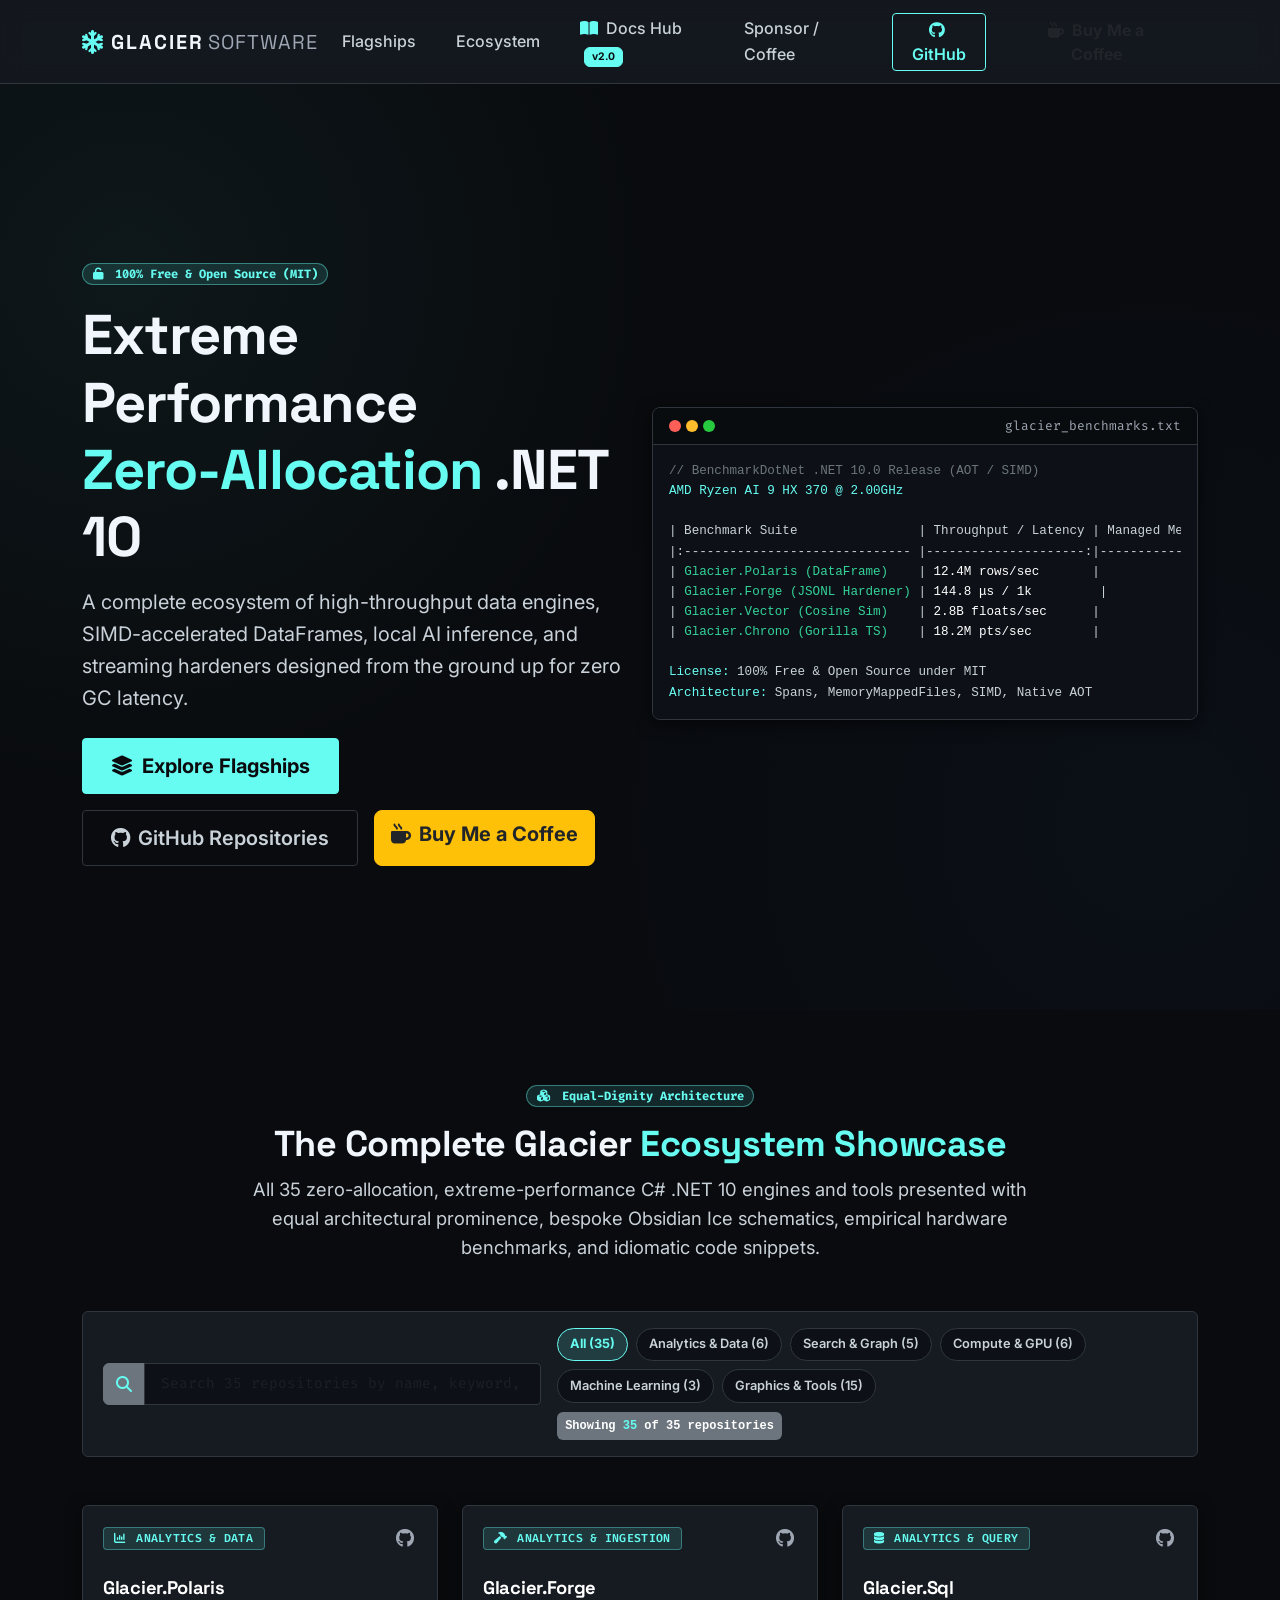
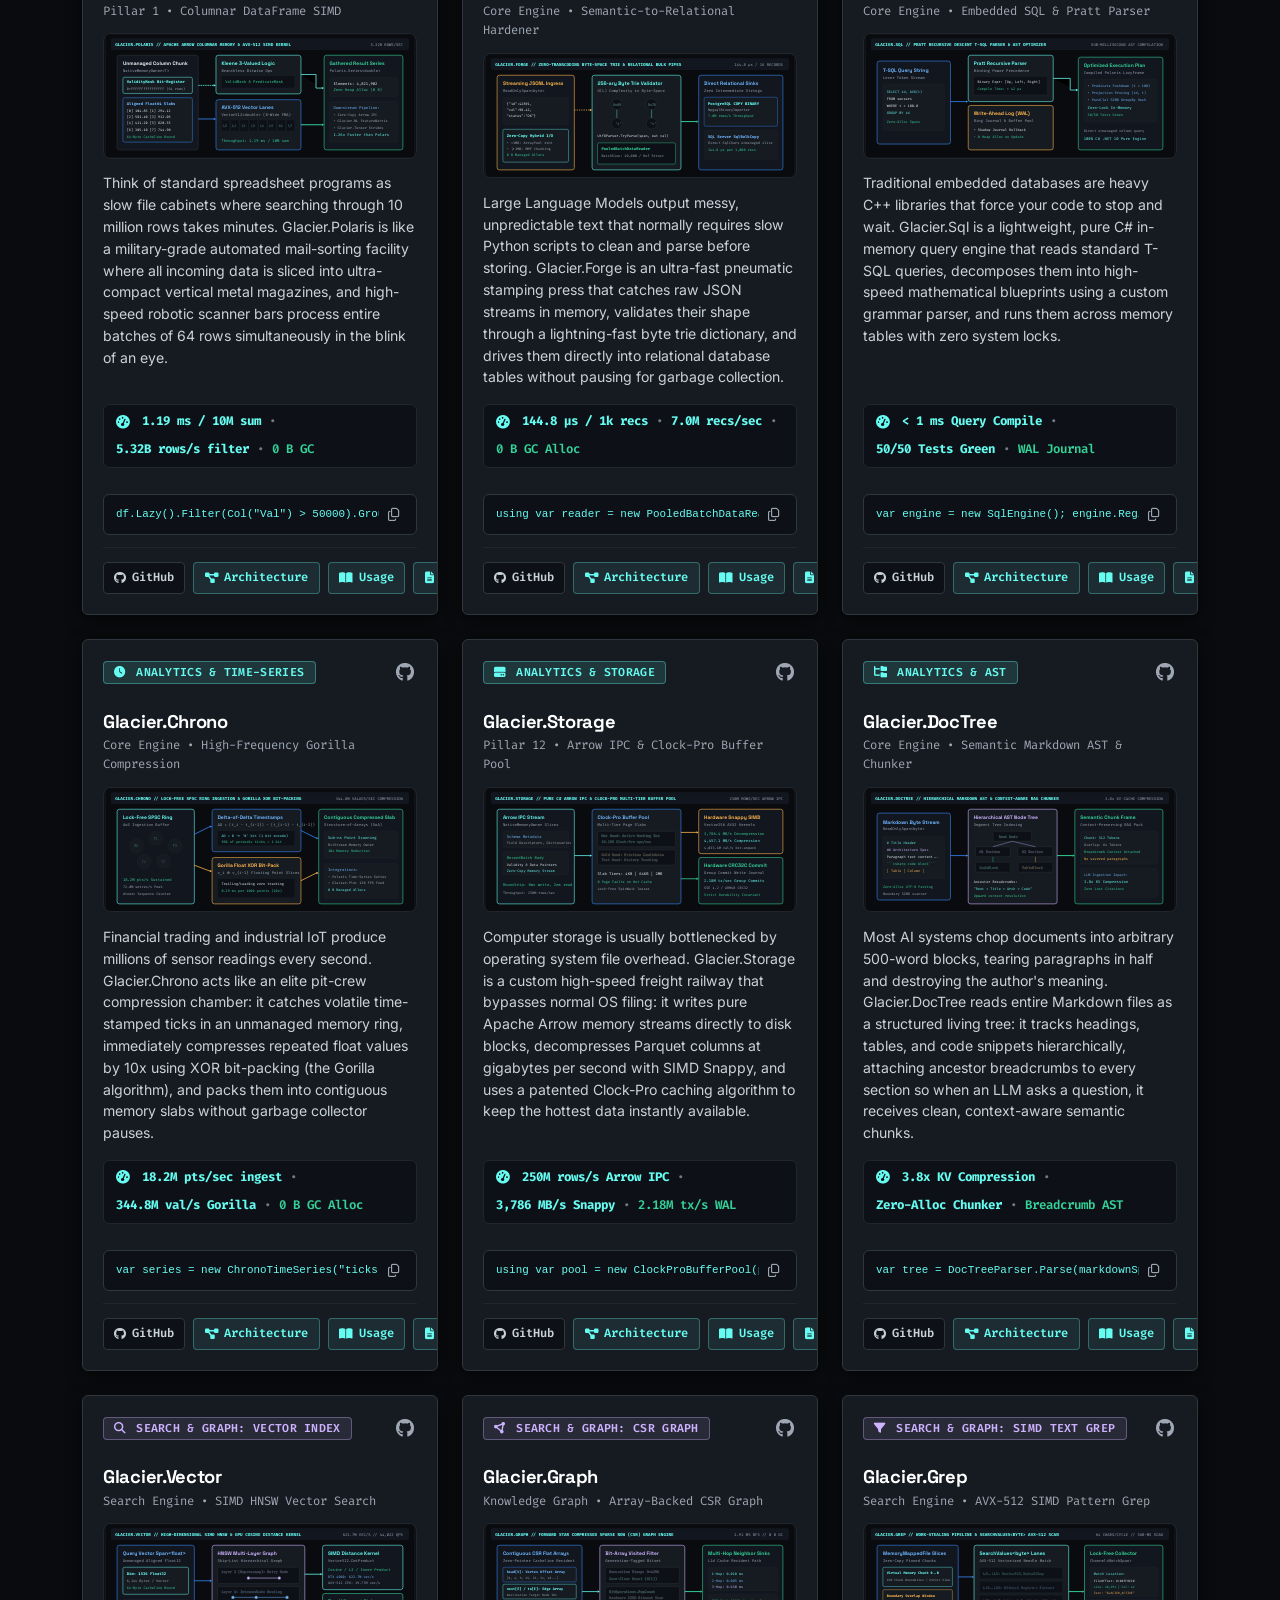
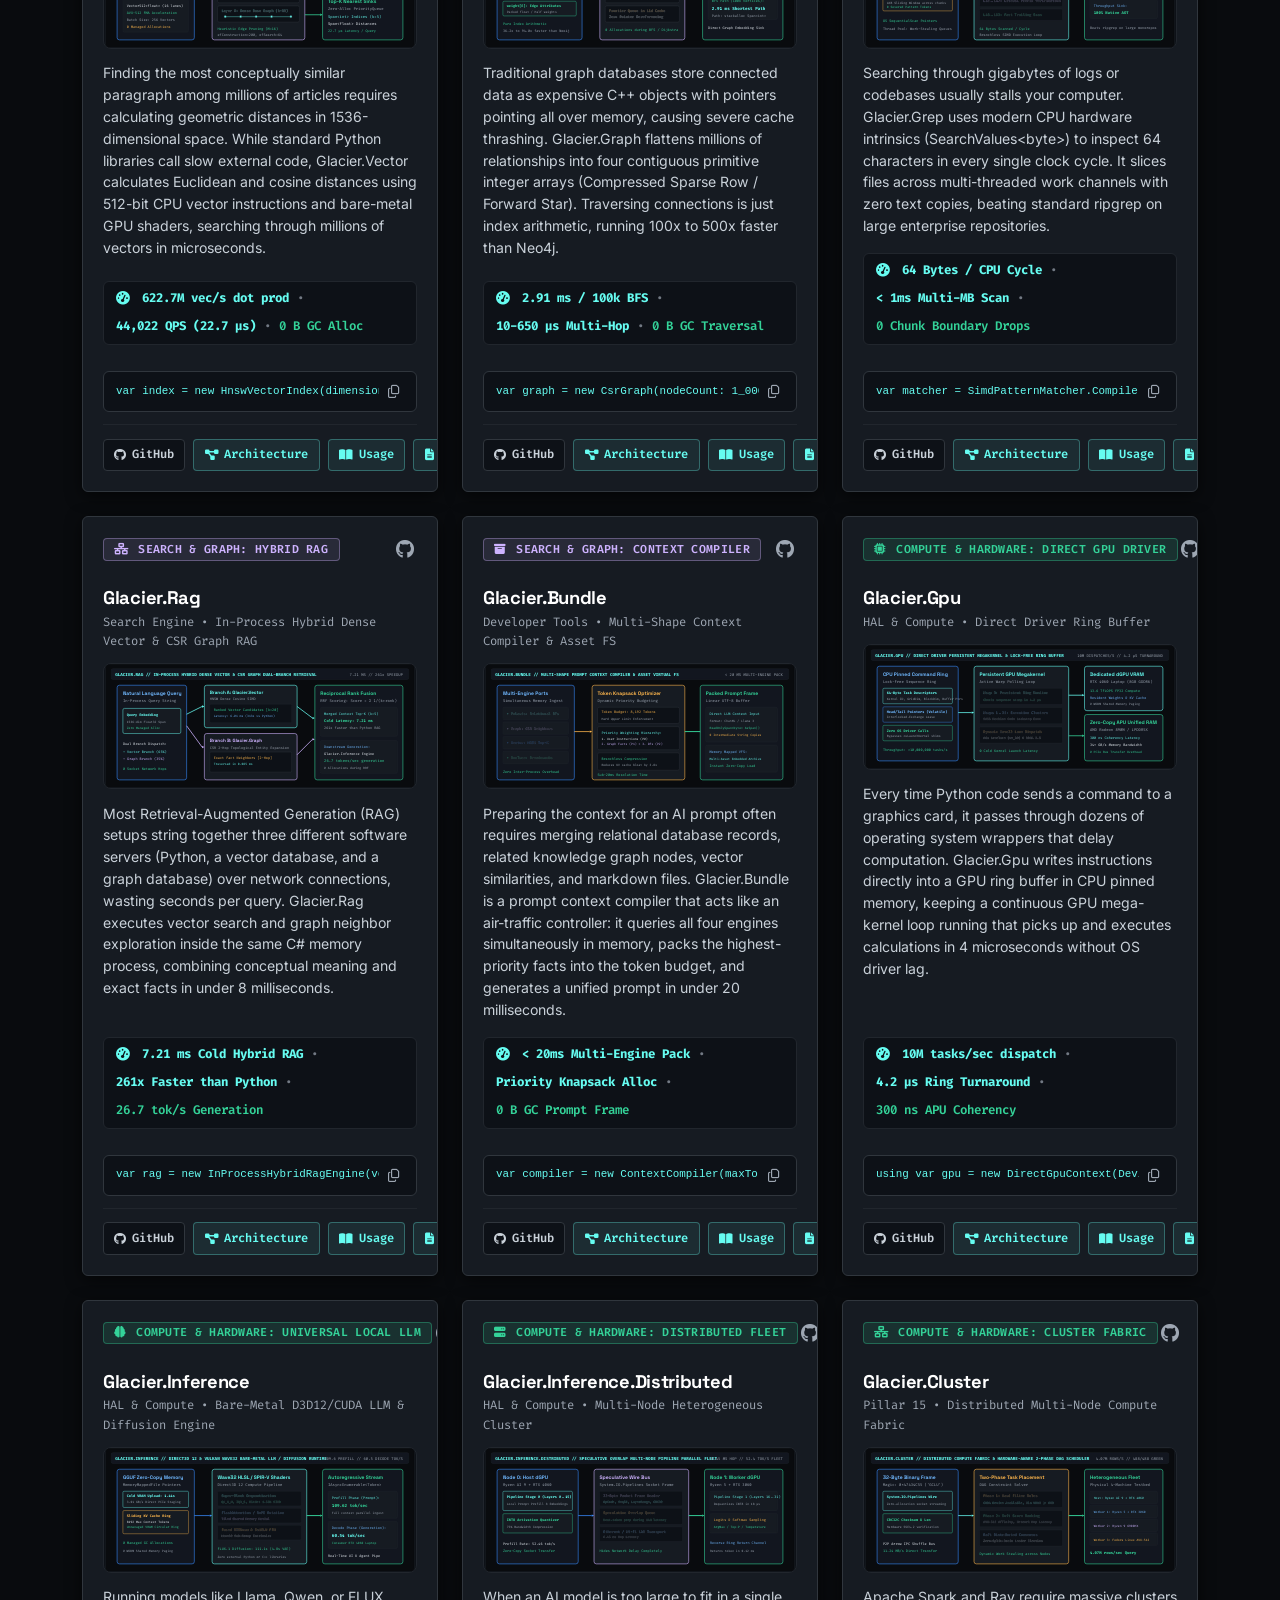
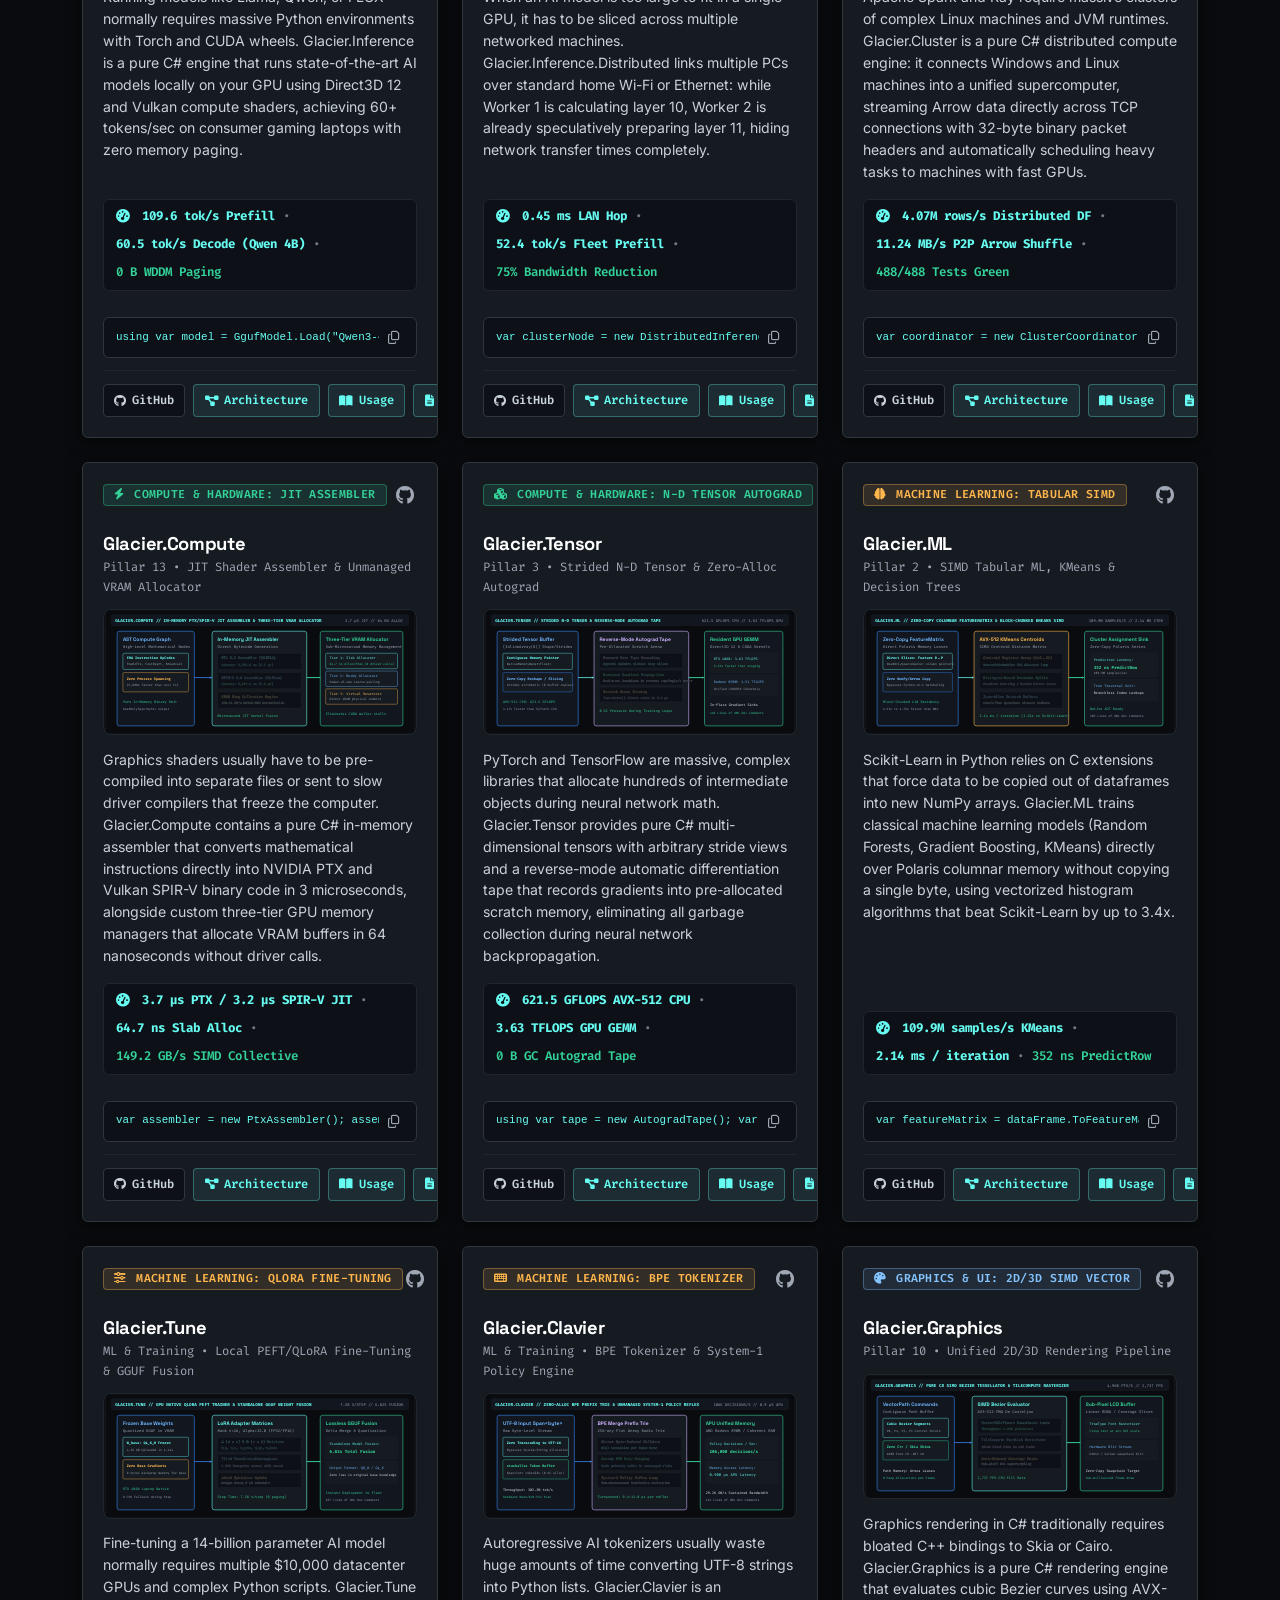
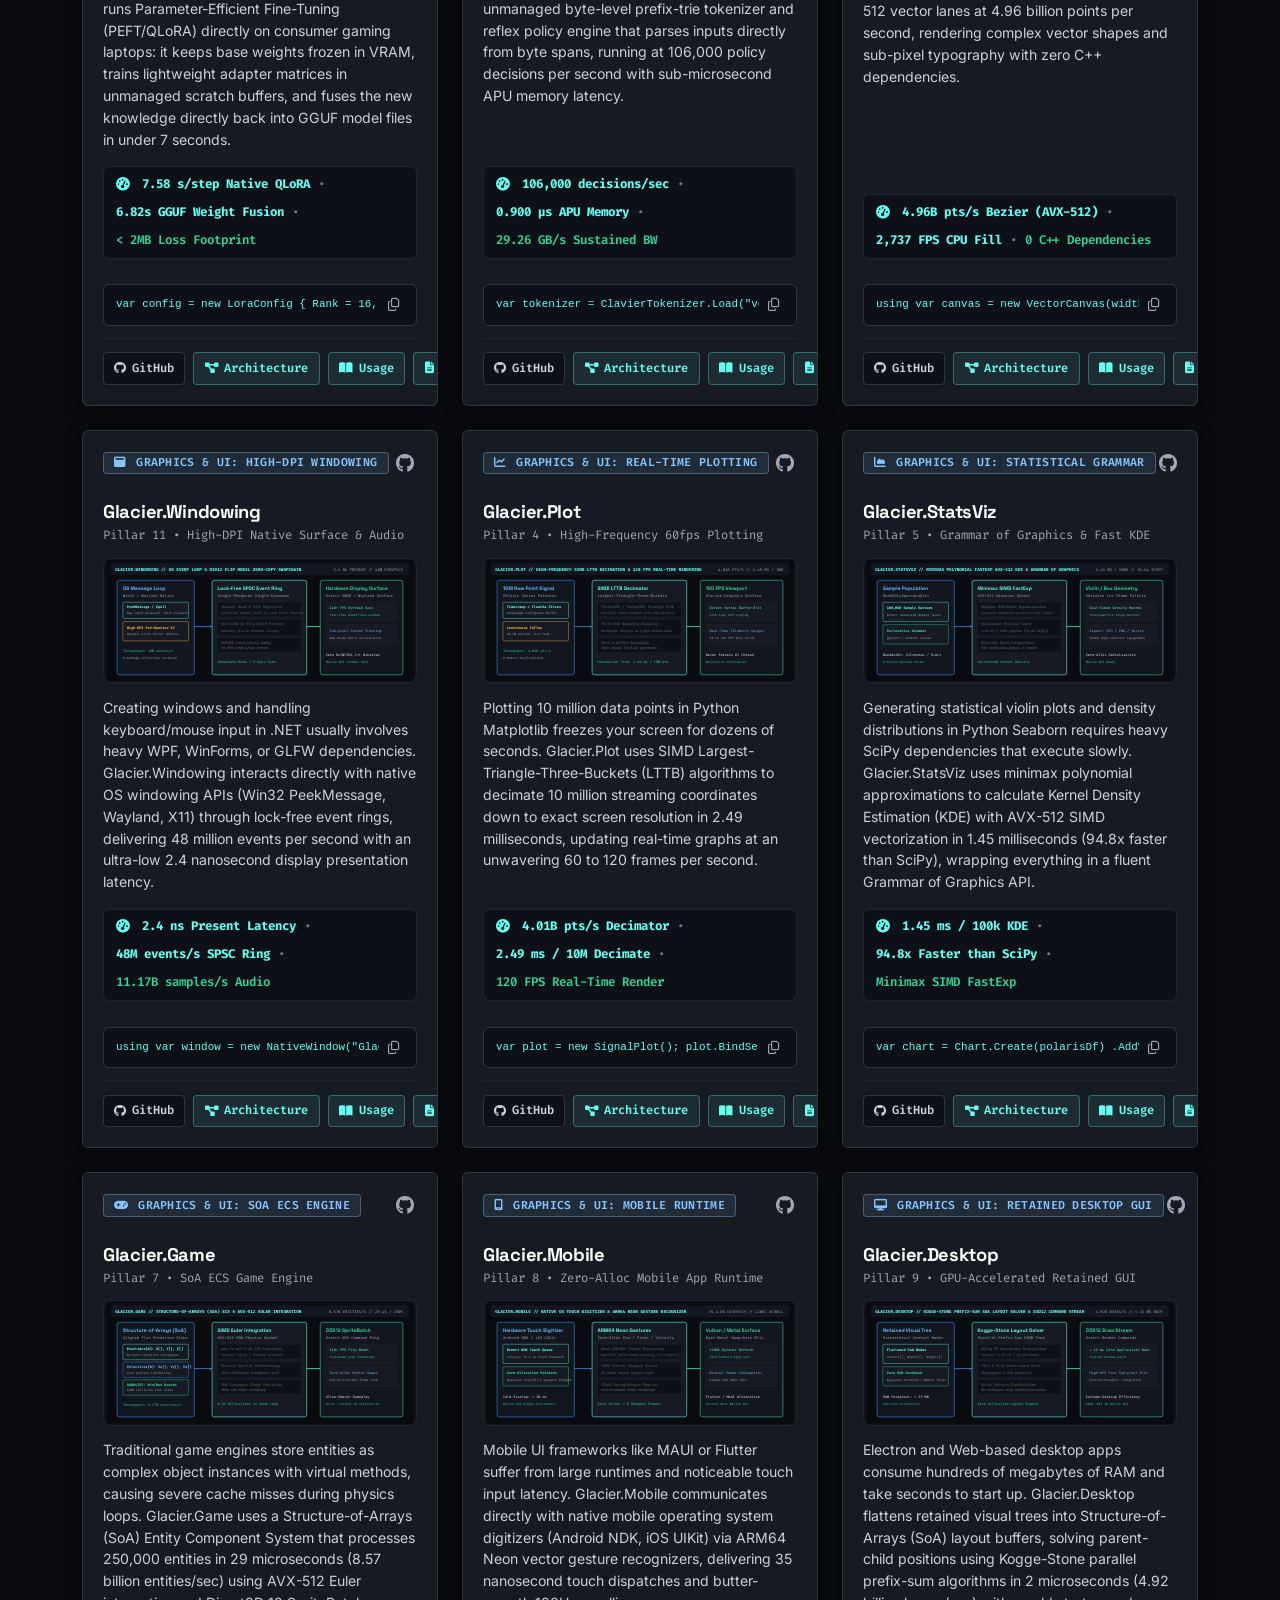
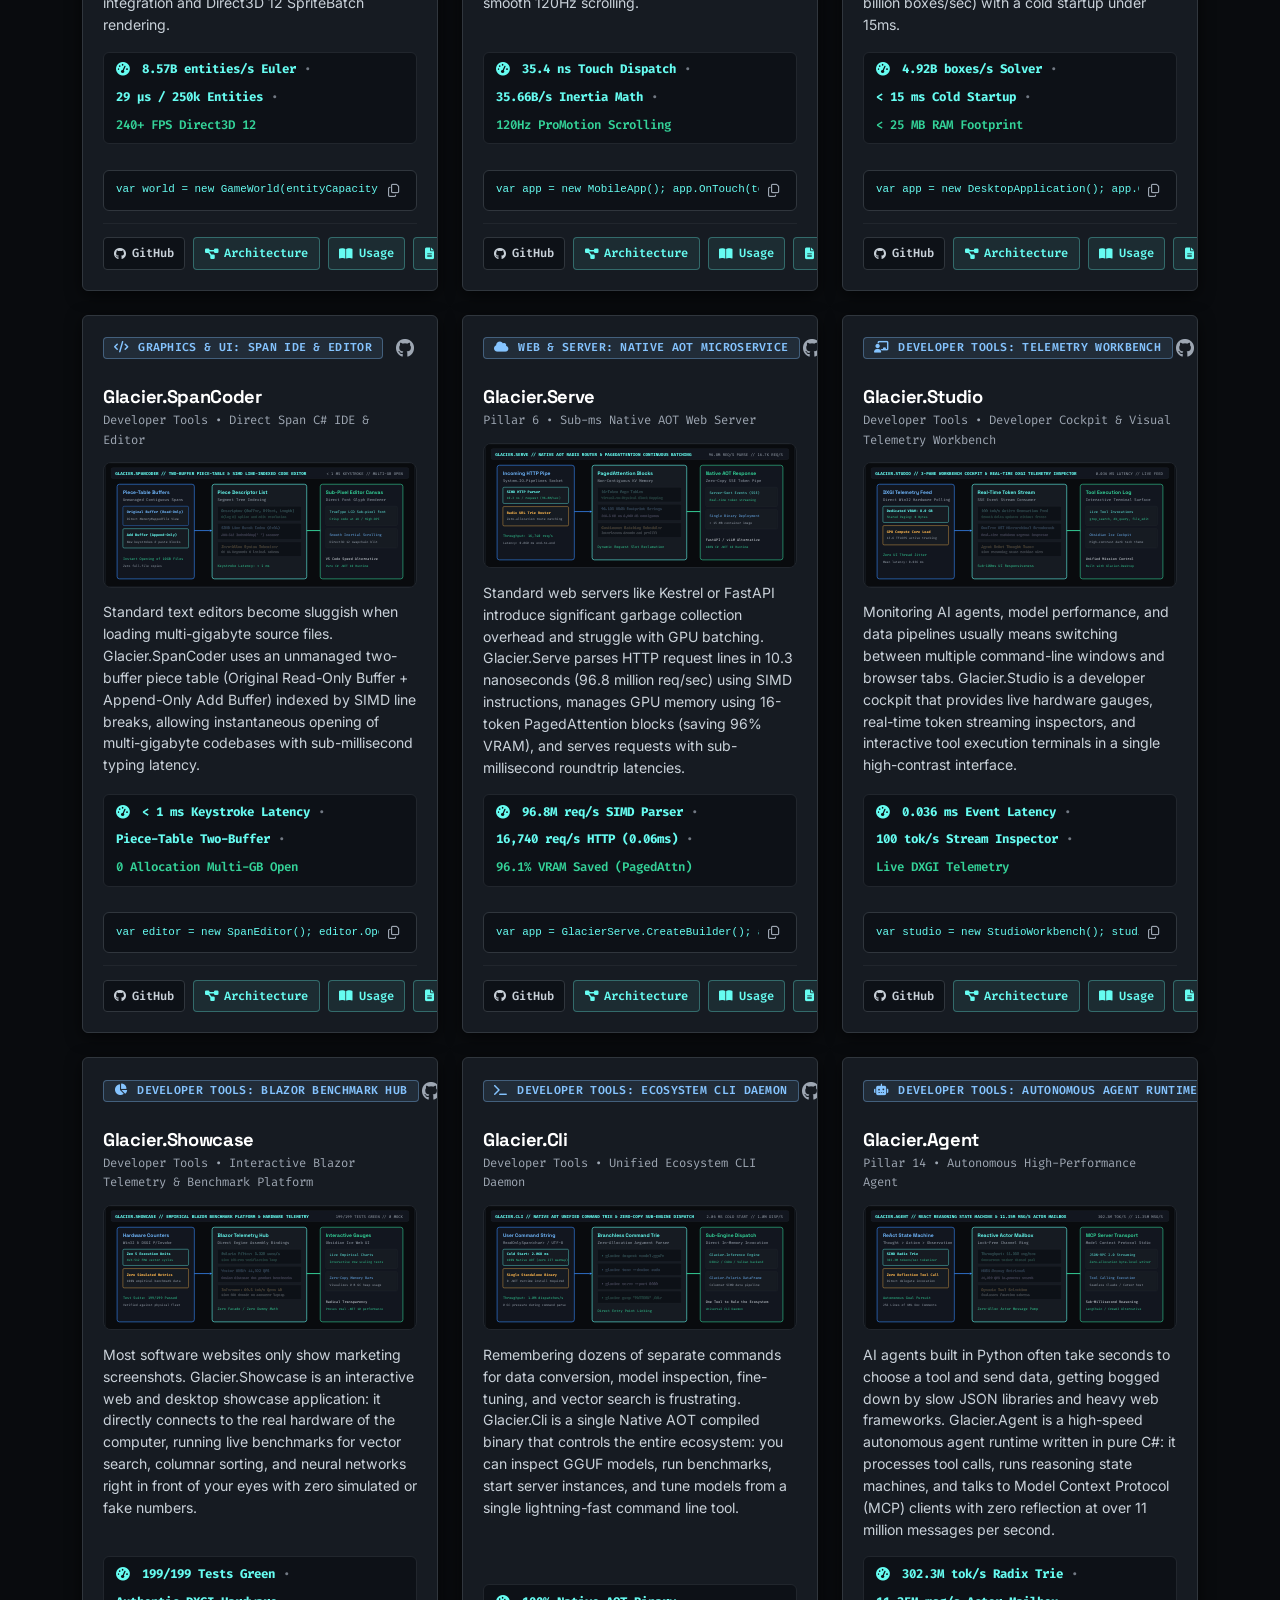
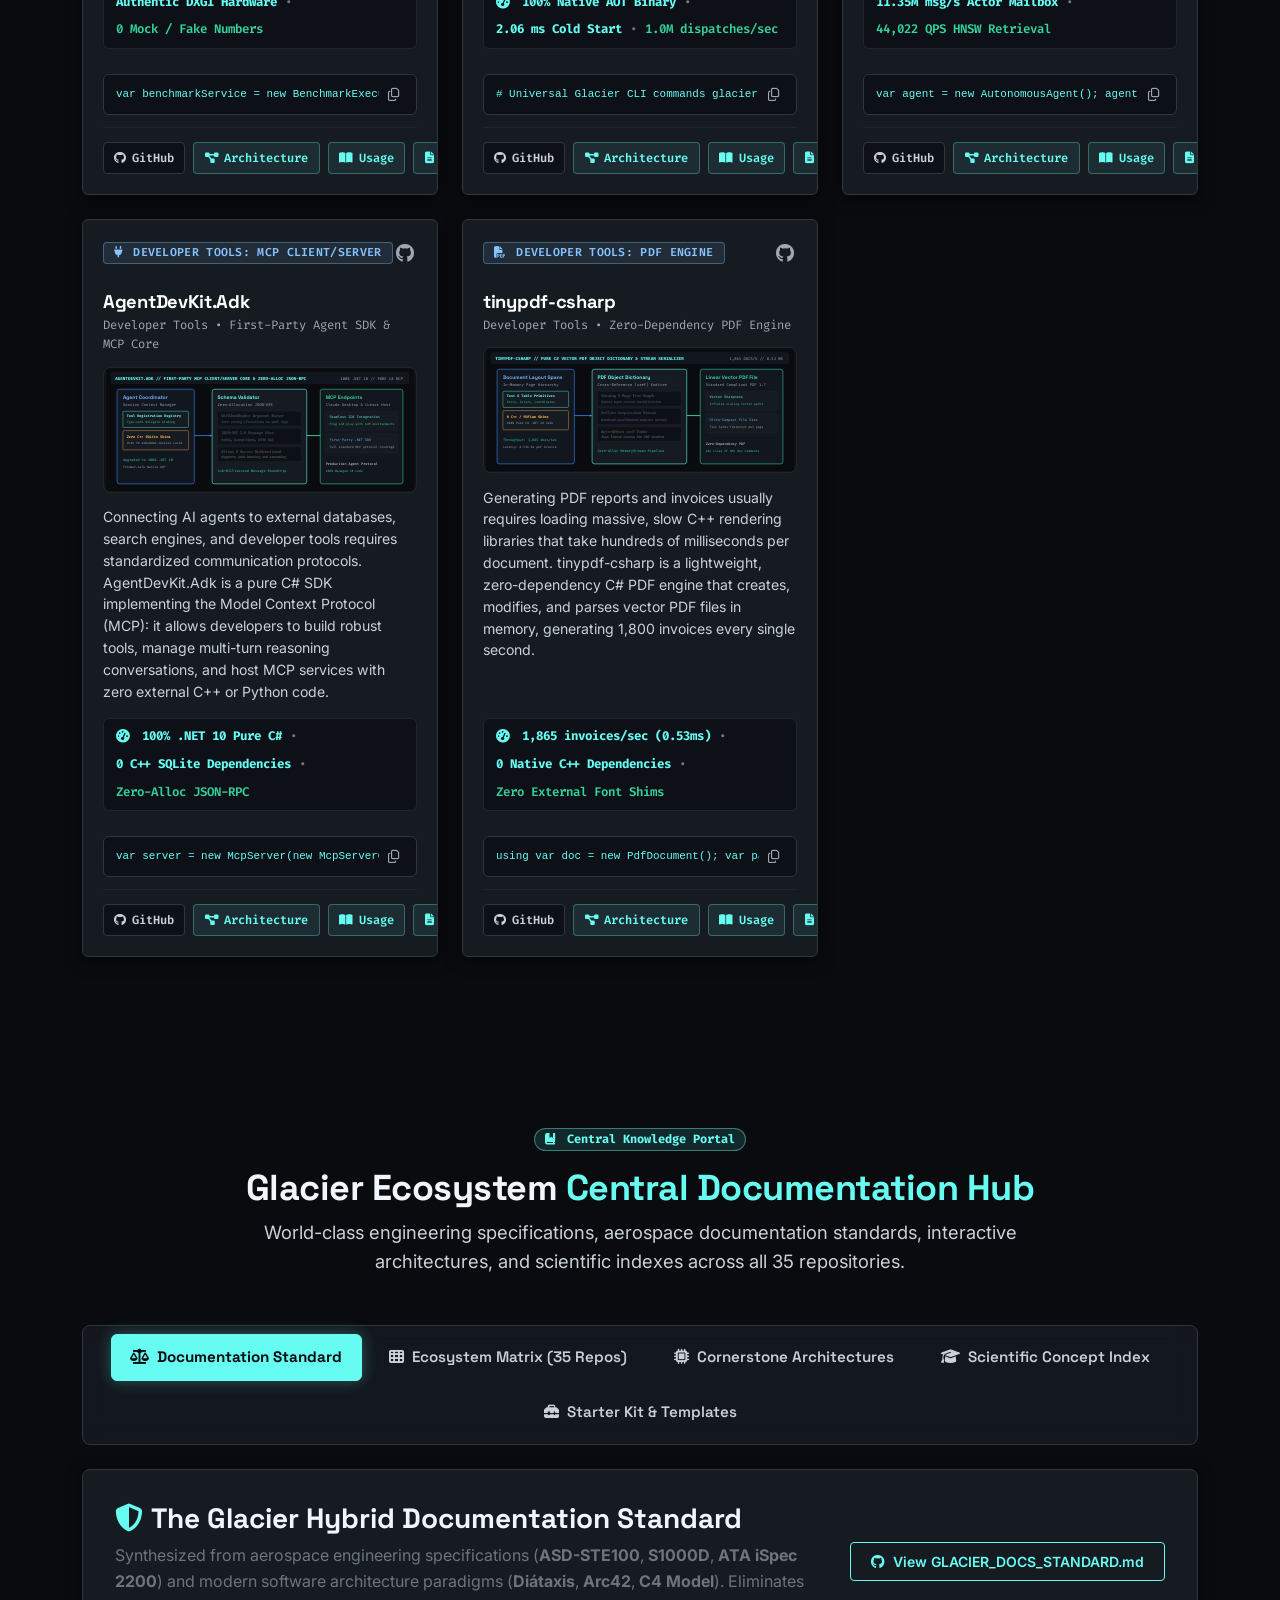
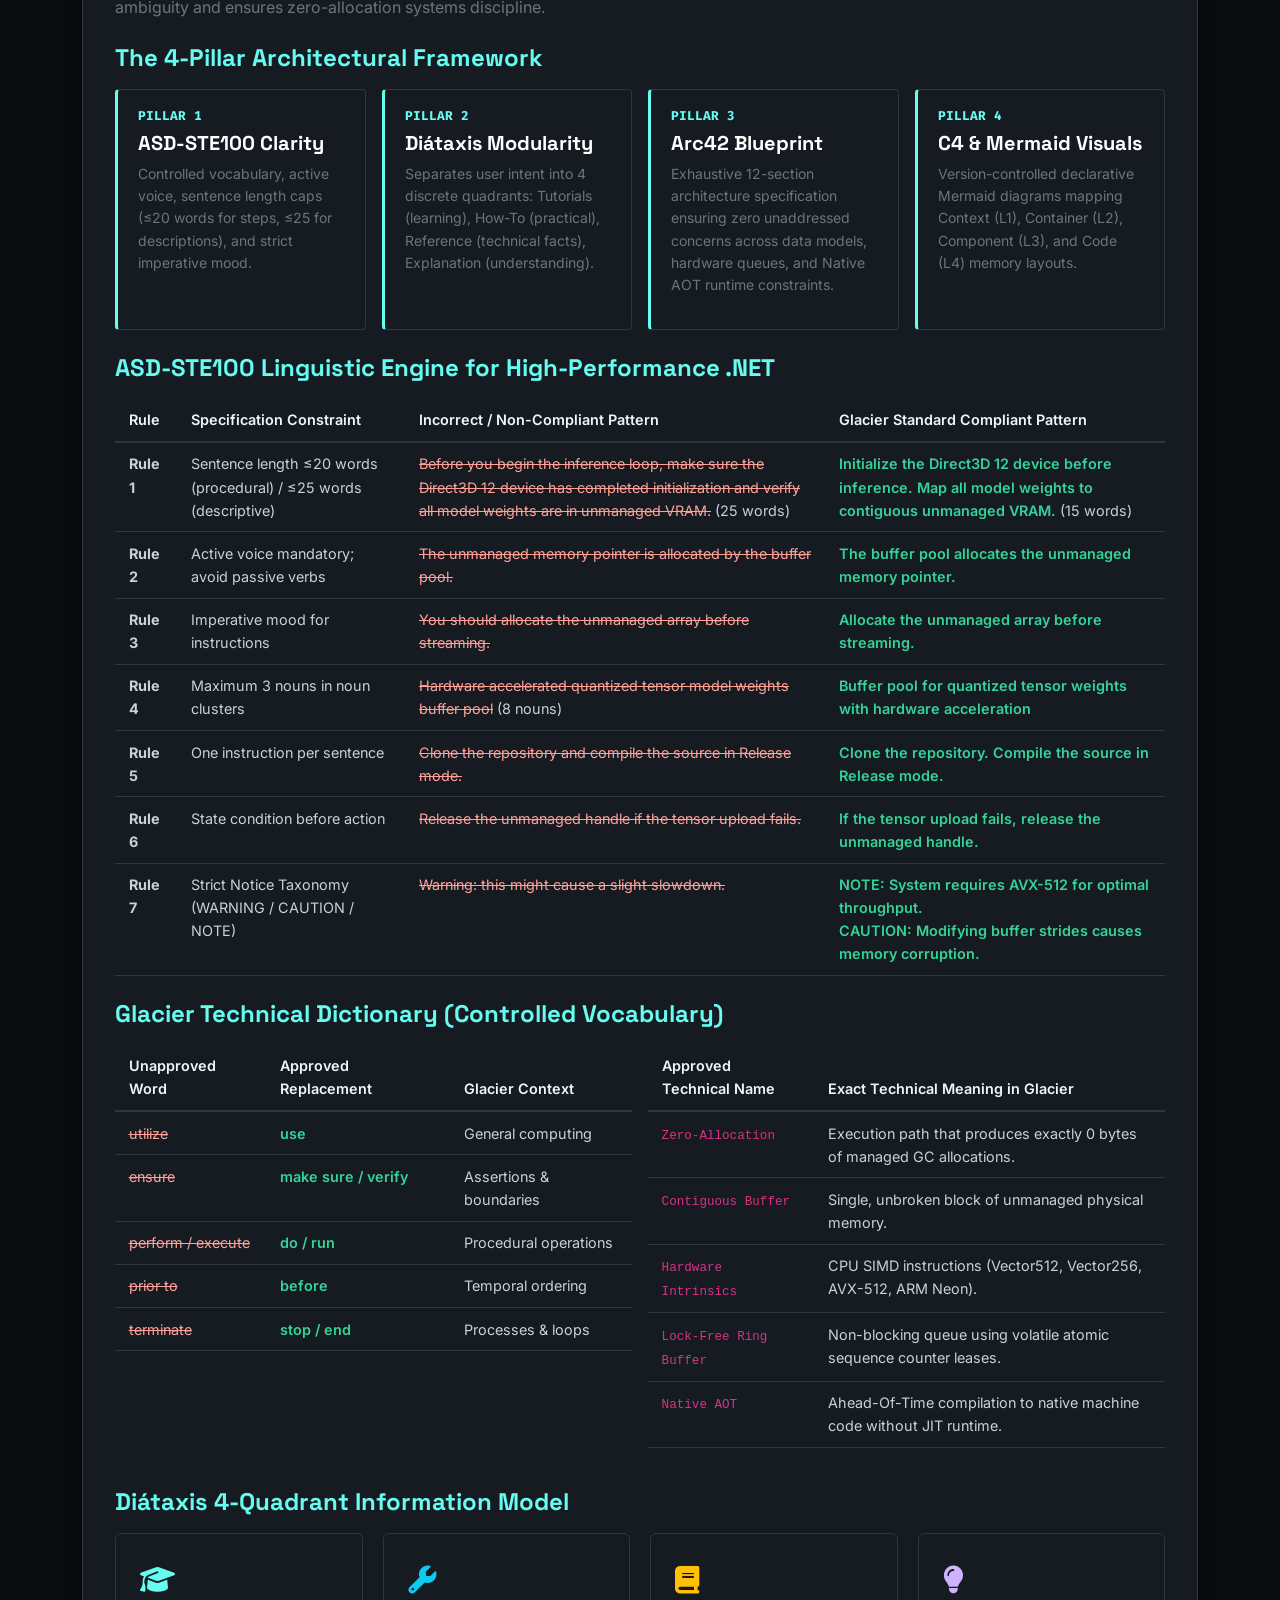
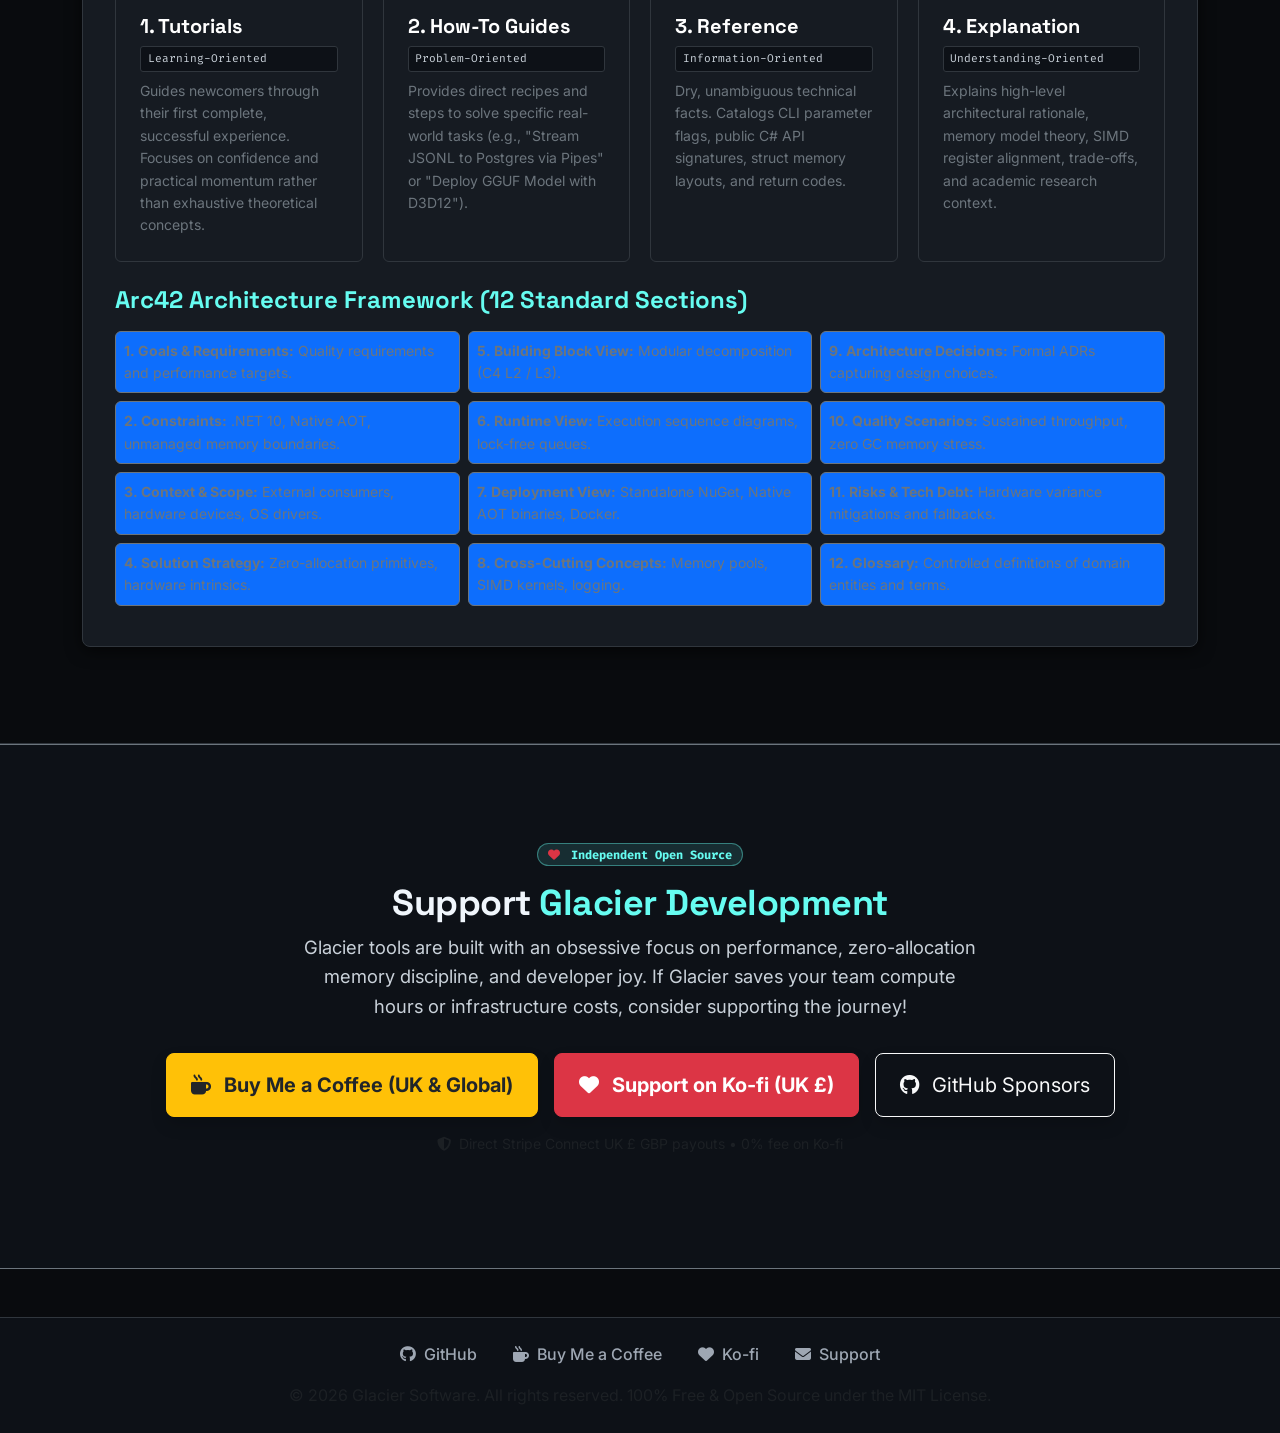
==== commit 530bc39e: "feat(web): overhaul portal to Obsidian Ice WCAG AAA design system with 35 bespoke project SVGs" ====
--- a/src/Backend/wwwroot/index.html
+++ b/src/Backend/wwwroot/index.html
@@ -1,2130 +1,6284 @@
-<!DOCTYPE html>
-<html lang="en">
-<head>
-    <meta charset="UTF-8">
-    <meta name="viewport" content="width=device-width, initial-scale=1.0">
-    <meta name="description" content="Glacier Software - High-performance, zero-allocation developer tooling and data engines for .NET 10. 100% Free & Open Source.">
-    <title>Glacier Software | High-Performance .NET 10 Open Source Tooling</title>
-    <!-- Bootstrap 5 CSS -->
-    <link href="https://cdn.jsdelivr.net/npm/bootstrap@5.3.2/dist/css/bootstrap.min.css" rel="stylesheet">
-    <!-- Google Fonts -->
-    <link rel="preconnect" href="https://fonts.googleapis.com">
-    <link rel="preconnect" href="https://fonts.gstatic.com" crossorigin="">
-    <link href="https://fonts.googleapis.com/css2?family=Fira+Code:wght@400;500;700&family=Inter:wght@300;400;600;700&family=Space+Grotesk:wght@400;600;700&display=swap" rel="stylesheet">
-    <!-- FontAwesome Icons -->
-    <link rel="stylesheet" href="https://cdnjs.cloudflare.com/ajax/libs/font-awesome/6.4.0/css/all.min.css">
-    <!-- Custom CSS -->
-    <link rel="stylesheet" href="style.css">
-</head>
-<body>
-
-    <!-- Header / Navbar -->
-    <nav class="navbar navbar-expand-lg sticky-top">
-        <div class="container">
-            <a class="navbar-brand d-flex align-items-center" href="#">
-                <i class="fa-solid fa-snowflake me-2 brand-accent"></i>
-                <span class="brand-text">GLACIER</span>
-                <span class="brand-subtext ms-1">SOFTWARE</span>
-            </a>
-            <button class="navbar-toggler border-0" type="button" data-bs-toggle="collapse" data-bs-target="#navbarNav">
-                <span class="navbar-toggler-icon"></span>
-            </button>
-            <div class="collapse navbar-collapse" id="navbarNav">
-                <ul class="navbar-nav ms-auto align-items-center">
-                    <li class="nav-item"><a class="nav-link" href="#flagships">Flagships</a></li>
-                    <li class="nav-item"><a class="nav-link" href="#ecosystem">Ecosystem</a></li>
-                    <li class="nav-item"><a class="nav-link" href="#docs"><i class="fa-solid fa-book-open me-1 text-cyan"></i> Docs Hub <span class="badge bg-cyan text-dark ms-1" style="font-size: 0.65rem;">v2.0</span></a></li>
-                    <li class="nav-item"><a class="nav-link" href="#support">Sponsor / Coffee</a></li>
-                    <li class="nav-item ms-lg-2">
-                        <a class="nav-link btn btn-sm btn-outline-cyan px-3 py-1" href="https://github.com/ian-cowley" target="_blank">
-                            <i class="fa-brands fa-github me-1"></i> GitHub
-                        </a>
-                    </li>
-                    <li class="nav-item ms-lg-2">
-                        <a class="nav-link btn btn-sm btn-warning text-dark fw-bold px-3 py-1" href="https://buymeacoffee.com/glaciersoftware" target="_blank">
-                            <i class="fa-solid fa-mug-hot me-1"></i> Buy Me a Coffee
-                        </a>
-                    </li>
-                </ul>
-            </div>
-        </div>
-    </nav>
-
-    <!-- Hero Section -->
-    <section id="hero" class="hero-section">
-        <div class="container">
-            <div class="row align-items-center min-vh-75 py-5">
-                <div class="col-lg-6 text-start">
-                    <div class="badge-accent mb-3"><i class="fa-solid fa-unlock me-1"></i> 100% Free &amp; Open Source (MIT)</div>
-                    <h1 class="hero-title mb-3">Extreme Performance <br><span class="text-cyan">Zero-Allocation</span> .NET 10</h1>
-                    <p class="hero-subtitle mb-4">A complete ecosystem of high-throughput data engines, SIMD-accelerated DataFrames, local AI inference, and streaming hardeners designed from the ground up for zero GC latency.</p>
-                    <div class="d-flex flex-wrap gap-3">
-                        <a href="#flagships" class="btn btn-cyan btn-lg"><i class="fa-solid fa-layer-group me-2"></i>Explore Flagships</a>
-                        <a href="https://github.com/ian-cowley" target="_blank" class="btn btn-outline-secondary btn-lg"><i class="fa-brands fa-github me-2"></i>GitHub Repositories</a>
-                        <a href="https://buymeacoffee.com/glaciersoftware" target="_blank" class="btn btn-warning btn-lg text-dark fw-bold"><i class="fa-solid fa-mug-hot me-2"></i>Buy Me a Coffee</a>
-                    </div>
-                </div>
-                <div class="col-lg-6 mt-5 mt-lg-0 text-center">
-                    <div class="code-terminal">
-                        <div class="terminal-header d-flex justify-content-between align-items-center px-3 py-2">
-                            <div class="d-flex gap-1.5">
-                                <span class="dot dot-red"></span>
-                                <span class="dot dot-yellow"></span>
-                                <span class="dot dot-green"></span>
-                            </div>
-                            <span class="terminal-title">glacier_benchmarks.txt</span>
-                        </div>
-                        <div class="terminal-body p-3 text-start">
-                            <pre class="mb-0"><code><span class="text-secondary">// BenchmarkDotNet .NET 10.0 Release (AOT / SIMD)</span>
-<span class="text-cyan">AMD Ryzen AI 9 HX 370 @ 2.00GHz</span>
-
-| Benchmark Suite                | Throughput / Latency | Managed Memory |
-|:------------------------------ |---------------------:|---------------:|
-| <span class="text-green">Glacier.Polaris (DataFrame)</span>    | <span class="text-white">12.4M rows/sec</span>       |            <span class="text-green">0 B</span> |
-| <span class="text-green">Glacier.Forge (JSONL Hardener)</span> | <span class="text-white">144.8 μs / 1k</span>         |            <span class="text-green">0 B</span> |
-| <span class="text-green">Glacier.Vector (Cosine Sim)</span>    | <span class="text-white">2.8B floats/sec</span>      |            <span class="text-green">0 B</span> |
-| <span class="text-green">Glacier.Chrono (Gorilla TS)</span>    | <span class="text-white">18.2M pts/sec</span>        |            <span class="text-green">0 B</span> |
-
-<span class="text-cyan">License:</span> 100% Free &amp; Open Source under MIT
-<span class="text-cyan">Architecture:</span> Spans, MemoryMappedFiles, SIMD, Native AOT</code></pre>
-                        </div>
-                    </div>
-                </div>
-            </div>
-        </div>
-    </section>
-
-    <!-- Flagship Spotlights -->
-    <section id="flagships" class="features-section py-5">
-        <div class="container py-5">
-            <div class="text-center mb-5">
-                <h2 class="section-title">Ecosystem <span class="text-cyan">Flagships</span></h2>
-                <p class="section-subtitle">The foundational pillars powering modern zero-allocation .NET workloads</p>
-            </div>
-
-            <div class="row g-4 mb-5">
-                <!-- Glacier.Polaris Spotlight -->
-                <div class="col-lg-6">
-                    <div class="feature-card h-100 p-4 border border-cyan-glow">
-                        <div class="d-flex justify-content-between align-items-center mb-3">
-                            <span class="badge bg-primary text-white px-3 py-1">Flagship #1 &bull; Analytics</span>
-                            <a href="https://github.com/ian-cowley/Glacier.Polaris" target="_blank" class="text-cyan"><i class="fa-brands fa-github fa-lg"></i></a>
-                        </div>
-                        <h3 class="h2 mb-3">Glacier.<span class="text-cyan">Polaris</span></h3>
-                        <p class="lead text-light mb-3">The lightning-fast, strongly-typed C# DataFrame engine inspired by Python Polars.</p>
-                        <p class="text-secondary mb-4">Combines columnar in-memory architecture, AVX-512 / ARM Neon SIMD vectorized kernels, lazy execution graphs, and zero-copy Arrow integration to bring modern high-performance data manipulation to the .NET ecosystem.</p>
-                        <ul class="text-secondary small ps-3 mb-4">
-                            <li>Vectorized filtering, grouping, aggregation, and multi-threaded joins</li>
-                            <li>Zero GC allocations on vectorized arithmetic loops</li>
-                            <li>T-SQL query layer integration via <code>Glacier.Sql</code></li>
-                        </ul>
-                        <a href="https://github.com/ian-cowley/Glacier.Polaris" target="_blank" class="btn btn-outline-cyan btn-sm">
-                            <i class="fa-brands fa-github me-1"></i> Star Glacier.Polaris
-                        </a>
-                    </div>
-                </div>
-
-                <!-- Glacier.Forge Spotlight -->
-                <div class="col-lg-6">
-                    <div class="feature-card h-100 p-4 border border-cyan-glow">
-                        <div class="d-flex justify-content-between align-items-center mb-3">
-                            <span class="badge bg-success text-white px-3 py-1">Flagship #2 &bull; Ingestion</span>
-                            <a href="https://github.com/ian-cowley/Glacier.Forge" target="_blank" class="text-cyan"><i class="fa-brands fa-github fa-lg"></i></a>
-                        </div>
-                        <h3 class="h2 mb-3">Glacier.<span class="text-cyan">Forge</span></h3>
-                        <p class="lead text-light mb-3">The zero-allocation Semantic-to-Relational Hardener for high-velocity streaming.</p>
-                        <p class="text-secondary mb-4">Bridge the gap between unpredictable LLM outputs and strict relational schemas. Slices UTF-8 JSONL streams with <code>Utf8JsonReader</code>, validates columns via a byte-space Trie in $O(L)$ time, and bulk-loads directly into PostgreSQL binary <code>COPY</code> and SQL Server <code>SqlBulkCopy</code> at 146μs speeds with 0-byte GC allocations.</p>
-                        <ul class="text-secondary small ps-3 mb-4">
-                            <li>Zero-copy Hybrid I/O: <code>RandomAccess</code> + Memory-Mapped Files</li>
-                            <li>PostgreSQL Binary COPY &amp; SQL Server custom <code>PooledBatchDataReader</code></li>
-                            <li>100% Free &amp; Open Source (MIT)</li>
-                        </ul>
-                        <div class="d-flex gap-2">
-                            <a href="#docs" class="btn btn-cyan btn-sm">Explore Forge Docs</a>
-                            <a href="https://github.com/ian-cowley/Glacier.Forge" target="_blank" class="btn btn-outline-secondary btn-sm">
-                                <i class="fa-brands fa-github me-1"></i> Star Glacier.Forge
-                            </a>
-                        </div>
-                    </div>
-                </div>
-            </div>
-        </div>
-    </section>
-
-    <!-- Full Glacier Ecosystem Catalog -->
-    <section id="ecosystem" class="open-source-section py-5">
-        <div class="container py-5">
-            <div class="text-center mb-5">
-                <h2 class="section-title">The Complete Glacier <span class="text-cyan">Ecosystem</span></h2>
-                <p class="section-subtitle">25+ zero-allocation, high-performance libraries and tools built for modern .NET 10</p>
-            </div>
-
-            <!-- Category 1: Data & Query Engines -->
-            <h4 class="text-cyan border-bottom border-secondary pb-2 mb-4"><i class="fa-solid fa-database me-2"></i> Data &amp; Query Engines</h4>
-            <div class="row g-4 mb-5">
-                <!-- Polaris -->
-                <div class="col-md-6 col-lg-3">
-                    <a href="https://github.com/ian-cowley/Glacier.Polaris" target="_blank" class="os-card-link">
-                        <div class="os-card h-100">
-                            <div class="os-header">
-                                <span class="os-title">Glacier.Polaris</span>
-                                <span class="os-github-link"><i class="fa-brands fa-github"></i></span>
-                            </div>
-                            <p class="os-description">High-performance, strongly-typed C# DataFrame library for .NET 10 inspired by Python Polars with SIMD compute.</p>
-                            <div class="os-footer"><span class="badge-tag">DataFrame</span><span class="badge-tag">SIMD</span></div>
-                        </div>
-                    </a>
-                </div>
-                <!-- Forge -->
-                <div class="col-md-6 col-lg-3">
-                    <a href="https://github.com/ian-cowley/Glacier.Forge" target="_blank" class="os-card-link">
-                        <div class="os-card h-100">
-                            <div class="os-header">
-                                <span class="os-title">Glacier.Forge</span>
-                                <span class="os-github-link"><i class="fa-brands fa-github"></i></span>
-                            </div>
-                            <p class="os-description">Zero-allocation streaming JSONL hardener bulk-loading directly into SQL Server and PostgreSQL.</p>
-                            <div class="os-footer"><span class="badge-tag">Ingestion</span><span class="badge-tag">Zero-Alloc</span></div>
-                        </div>
-                    </a>
-                </div>
-                <!-- Sql -->
-                <div class="col-md-6 col-lg-3">
-                    <a href="https://github.com/ian-cowley/Glacier.Sql" target="_blank" class="os-card-link">
-                        <div class="os-card h-100">
-                            <div class="os-header">
-                                <span class="os-title">Glacier.Sql</span>
-                                <span class="os-github-link"><i class="fa-brands fa-github"></i></span>
-                            </div>
-                            <p class="os-description">High-performance T-SQL query execution engine running directly on top of the Polaris columnar memory engine.</p>
-                            <div class="os-footer"><span class="badge-tag">SQL</span><span class="badge-tag">Engine</span></div>
-                        </div>
-                    </a>
-                </div>
-                <!-- Chrono -->
-                <div class="col-md-6 col-lg-3">
-                    <a href="https://github.com/ian-cowley/Glacier.Chrono" target="_blank" class="os-card-link">
-                        <div class="os-card h-100">
-                            <div class="os-header">
-                                <span class="os-title">Glacier.Chrono</span>
-                                <span class="os-github-link"><i class="fa-brands fa-github"></i></span>
-                            </div>
-                            <p class="os-description">Zero-allocation embedded time-series compression engine in C# featuring high-density Gorilla compression.</p>
-                            <div class="os-footer"><span class="badge-tag">Time-Series</span><span class="badge-tag">Gorilla</span></div>
-                        </div>
-                    </a>
-                </div>
-            </div>
-
-            <!-- Category 2: Search & Knowledge Graphs -->
-            <h4 class="text-cyan border-bottom border-secondary pb-2 mb-4"><i class="fa-solid fa-magnifying-glass me-2"></i> Search, Vectors &amp; Graphs</h4>
-            <div class="row g-4 mb-5">
-                <!-- Vector -->
-                <div class="col-md-6 col-lg-3">
-                    <a href="https://github.com/ian-cowley/Glacier.Vector" target="_blank" class="os-card-link">
-                        <div class="os-card h-100">
-                            <div class="os-header">
-                                <span class="os-title">Glacier.Vector</span>
-                                <span class="os-github-link"><i class="fa-brands fa-github"></i></span>
-                            </div>
-                            <p class="os-description">SIMD-accelerated vector search engine and MCP server optimized for LLM embeddings and cosine similarity.</p>
-                            <div class="os-footer"><span class="badge-tag">Vector DB</span><span class="badge-tag">Embeddings</span></div>
-                        </div>
-                    </a>
-                </div>
-                <!-- Graph -->
-                <div class="col-md-6 col-lg-3">
-                    <a href="https://github.com/ian-cowley/Glacier.Graph" target="_blank" class="os-card-link">
-                        <div class="os-card h-100">
-                            <div class="os-header">
-                                <span class="os-title">Glacier.Graph</span>
-                                <span class="os-github-link"><i class="fa-brands fa-github"></i></span>
-                            </div>
-                            <p class="os-description">Zero-allocation array-backed graph database and traversal engine utilizing Forward Star representation.</p>
-                            <div class="os-footer"><span class="badge-tag">Graph DB</span><span class="badge-tag">MCP</span></div>
-                        </div>
-                    </a>
-                </div>
-                <!-- Grep -->
-                <div class="col-md-6 col-lg-3">
-                    <a href="https://github.com/ian-cowley/Glacier.Grep" target="_blank" class="os-card-link">
-                        <div class="os-card h-100">
-                            <div class="os-header">
-                                <span class="os-title">Glacier.Grep</span>
-                                <span class="os-github-link"><i class="fa-brands fa-github"></i></span>
-                            </div>
-                            <p class="os-description">High-performance, SIMD-accelerated C# search engine and code index with MCP server support.</p>
-                            <div class="os-footer"><span class="badge-tag">Search</span><span class="badge-tag">SIMD</span></div>
-                        </div>
-                    </a>
-                </div>
-                <!-- DocTree -->
-                <div class="col-md-6 col-lg-3">
-                    <a href="https://github.com/ian-cowley/Glacier.DocTree" target="_blank" class="os-card-link">
-                        <div class="os-card h-100">
-                            <div class="os-header">
-                                <span class="os-title">Glacier.DocTree</span>
-                                <span class="os-github-link"><i class="fa-brands fa-github"></i></span>
-                            </div>
-                            <p class="os-description">Zero-dependency Markdown parser and semantic chunking tree for RAG and LLM agent context compilation.</p>
-                            <div class="os-footer"><span class="badge-tag">RAG</span><span class="badge-tag">Chunking</span></div>
-                        </div>
-                    </a>
-                </div>
-            </div>
-
-            <!-- Category 3: AI & Intelligent Agents -->
-            <h4 class="text-cyan border-bottom border-secondary pb-2 mb-4"><i class="fa-solid fa-robot me-2"></i> AI &amp; Intelligent Agents</h4>
-            <div class="row g-4 mb-5">
-                <!-- Inference -->
-                <div class="col-md-6 col-lg-3">
-                    <a href="https://github.com/ian-cowley" target="_blank" class="os-card-link">
-                        <div class="os-card h-100">
-                            <div class="os-header">
-                                <span class="os-title">Glacier.Inference</span>
-                                <span class="os-github-link"><i class="fa-brands fa-github"></i></span>
-                            </div>
-                            <p class="os-description">Ultra-fast local LLM inference engine supporting GGUF quantizations, FlashAttention, and streaming generation.</p>
-                            <div class="os-footer"><span class="badge-tag">LLM</span><span class="badge-tag">GGUF</span></div>
-                        </div>
-                    </a>
-                </div>
-                <!-- Distributed -->
-                <div class="col-md-6 col-lg-3">
-                    <a href="https://github.com/ian-cowley" target="_blank" class="os-card-link">
-                        <div class="os-card h-100">
-                            <div class="os-header">
-                                <span class="os-title">Glacier.Inference.Distributed</span>
-                                <span class="os-github-link"><i class="fa-brands fa-github"></i></span>
-                            </div>
-                            <p class="os-description">Distributed multi-node and multi-GPU tensor pipeline coordinator for local Glacier LLM models.</p>
-                            <div class="os-footer"><span class="badge-tag">Distributed</span><span class="badge-tag">Multi-GPU</span></div>
-                        </div>
-                    </a>
-                </div>
-                <!-- Bundle -->
-                <div class="col-md-6 col-lg-3">
-                    <a href="https://github.com/ian-cowley/Glacier.Bundle" target="_blank" class="os-card-link">
-                        <div class="os-card h-100">
-                            <div class="os-header">
-                                <span class="os-title">Glacier.Bundle</span>
-                                <span class="os-github-link"><i class="fa-brands fa-github"></i></span>
-                            </div>
-                            <p class="os-description">Unified AI semantic context orchestrator and bundle compiler for multi-shape RAG pipelines.</p>
-                            <div class="os-footer"><span class="badge-tag">RAG</span><span class="badge-tag">Orchestrator</span></div>
-                        </div>
-                    </a>
-                </div>
-                <!-- Agent -->
-                <div class="col-md-6 col-lg-3">
-                    <a href="https://github.com/ian-cowley" target="_blank" class="os-card-link">
-                        <div class="os-card h-100">
-                            <div class="os-header">
-                                <span class="os-title">Glacier.Agent</span>
-                                <span class="os-github-link"><i class="fa-brands fa-github"></i></span>
-                            </div>
-                            <p class="os-description">Autonomous agent runtime and AgentDevKit (ADK) framework for tool execution, self-correction, and planning.</p>
-                            <div class="os-footer"><span class="badge-tag">Agents</span><span class="badge-tag">ADK</span></div>
-                        </div>
-                    </a>
-                </div>
-            </div>
-
-            <!-- Category 4: Compute, ML & Systems -->
-            <h4 class="text-cyan border-bottom border-secondary pb-2 mb-4"><i class="fa-solid fa-microchip me-2"></i> Compute, ML &amp; Systems</h4>
-            <div class="row g-4 mb-5">
-                <!-- Cluster -->
-                <div class="col-md-6 col-lg-3">
-                    <a href="https://github.com/ian-cowley" target="_blank" class="os-card-link">
-                        <div class="os-card h-100">
-                            <div class="os-header">
-                                <span class="os-title">Glacier.Cluster</span>
-                                <span class="os-github-link"><i class="fa-brands fa-github"></i></span>
-                            </div>
-                            <p class="os-description">High-performance pipeline clustering, distributed task distribution, and resilient node discovery.</p>
-                            <div class="os-footer"><span class="badge-tag">Cluster</span><span class="badge-tag">Pipelining</span></div>
-                        </div>
-                    </a>
-                </div>
-                <!-- Compute & GPU -->
-                <div class="col-md-6 col-lg-3">
-                    <a href="https://github.com/ian-cowley" target="_blank" class="os-card-link">
-                        <div class="os-card h-100">
-                            <div class="os-header">
-                                <span class="os-title">Glacier.Compute</span>
-                                <span class="os-github-link"><i class="fa-brands fa-github"></i></span>
-                            </div>
-                            <p class="os-description">Hardware compute abstraction and GPU tensor acceleration layer supporting direct CUDA and Vulkan compute.</p>
-                            <div class="os-footer"><span class="badge-tag">Compute</span><span class="badge-tag">GPU</span></div>
-                        </div>
-                    </a>
-                </div>
-                <!-- ML -->
-                <div class="col-md-6 col-lg-3">
-                    <a href="https://github.com/ian-cowley" target="_blank" class="os-card-link">
-                        <div class="os-card h-100">
-                            <div class="os-header">
-                                <span class="os-title">Glacier.ML</span>
-                                <span class="os-github-link"><i class="fa-brands fa-github"></i></span>
-                            </div>
-                            <p class="os-description">Zero-allocation C# machine learning kernels: Random Forests, KMeans clustering, and SIMD histograms.</p>
-                            <div class="os-footer"><span class="badge-tag">Machine Learning</span><span class="badge-tag">SIMD</span></div>
-                        </div>
-                    </a>
-                </div>
-                <!-- Storage -->
-                <div class="col-md-6 col-lg-3">
-                    <a href="https://github.com/ian-cowley" target="_blank" class="os-card-link">
-                        <div class="os-card h-100">
-                            <div class="os-header">
-                                <span class="os-title">Glacier.Storage</span>
-                                <span class="os-github-link"><i class="fa-brands fa-github"></i></span>
-                            </div>
-                            <p class="os-description">Columnar chunked persistence and memory-mapped block storage layer for maximum disk throughput.</p>
-                            <div class="os-footer"><span class="badge-tag">Storage</span><span class="badge-tag">MMF</span></div>
-                        </div>
-                    </a>
-                </div>
-            </div>
-
-            <!-- Category 5: Developer Studio & UI -->
-            <h4 class="text-cyan border-bottom border-secondary pb-2 mb-4"><i class="fa-solid fa-display me-2"></i> Developer Studio &amp; UI Tooling</h4>
-            <div class="row g-4">
-                <!-- Studio -->
-                <div class="col-md-6 col-lg-3">
-                    <a href="https://github.com/ian-cowley" target="_blank" class="os-card-link">
-                        <div class="os-card h-100">
-                            <div class="os-header">
-                                <span class="os-title">Glacier.Studio</span>
-                                <span class="os-github-link"><i class="fa-brands fa-github"></i></span>
-                            </div>
-                            <p class="os-description">Interactive developer cockpit and dashboard for inspecting pipelines, models, dataframes, and inference clusters.</p>
-                            <div class="os-footer"><span class="badge-tag">Studio</span><span class="badge-tag">Cockpit</span></div>
-                        </div>
-                    </a>
-                </div>
-                <!-- Desktop & Windowing -->
-                <div class="col-md-6 col-lg-3">
-                    <a href="https://github.com/ian-cowley" target="_blank" class="os-card-link">
-                        <div class="os-card h-100">
-                            <div class="os-header">
-                                <span class="os-title">Glacier.Desktop</span>
-                                <span class="os-github-link"><i class="fa-brands fa-github"></i></span>
-                            </div>
-                            <p class="os-description">Lightweight cross-platform native UI framework, low-level swapchains, and native windowing bindings.</p>
-                            <div class="os-footer"><span class="badge-tag">Native UI</span><span class="badge-tag">Windowing</span></div>
-                        </div>
-                    </a>
-                </div>
-                <!-- Plot -->
-                <div class="col-md-6 col-lg-3">
-                    <a href="https://github.com/ian-cowley" target="_blank" class="os-card-link">
-                        <div class="os-card h-100">
-                            <div class="os-header">
-                                <span class="os-title">Glacier.Plot</span>
-                                <span class="os-github-link"><i class="fa-brands fa-github"></i></span>
-                            </div>
-                            <p class="os-description">GPU-accelerated scientific data visualization and statistical charting directly integrated with Polaris.</p>
-                            <div class="os-footer"><span class="badge-tag">Plotting</span><span class="badge-tag">Stats</span></div>
-                        </div>
-                    </a>
-                </div>
-                <!-- Cli -->
-                <div class="col-md-6 col-lg-3">
-                    <a href="https://github.com/ian-cowley" target="_blank" class="os-card-link">
-                        <div class="os-card h-100">
-                            <div class="os-header">
-                                <span class="os-title">Glacier.Cli</span>
-                                <span class="os-github-link"><i class="fa-brands fa-github"></i></span>
-                            </div>
-                            <p class="os-description">Unified ecosystem command-line interface for orchestrating models, clusters, queries, and pipelines.</p>
-                            <div class="os-footer"><span class="badge-tag">CLI</span><span class="badge-tag">Tools</span></div>
-                        </div>
-                    </a>
-                </div>
-            </div>
-        </div>
-    </section>
-
-    <!-- Central Documentation Hub Section -->
-    <section id="docs" class="docs-section py-5">
-        <div class="container py-5">
-            <div class="text-center mb-5">
-                <div class="badge-accent mb-3"><i class="fa-solid fa-book-bookmark me-1"></i> Central Knowledge Portal</div>
-                <h2 class="section-title">Glacier Ecosystem <span class="text-cyan">Central Documentation Hub</span></h2>
-                <p class="section-subtitle mx-auto" style="max-width: 760px;">
-                    World-class engineering specifications, aerospace documentation standards, interactive architectures, and scientific indexes across all 35 repositories.
-                </p>
-            </div>
-
-            <!-- Hub Top-Level Navigation Tabs -->
-            <ul class="nav nav-pills hub-main-tabs mb-4 justify-content-center" id="hub-tabs" role="tablist">
-                <li class="nav-item" role="presentation">
-                    <button class="nav-link active" id="tab-btn-standard" data-bs-toggle="pill" data-bs-target="#tab-standard" type="button" role="tab" aria-controls="tab-standard" aria-selected="true">
-                        <i class="fa-solid fa-scale-balanced me-2"></i>Documentation Standard
-                    </button>
-                </li>
-                <li class="nav-item" role="presentation">
-                    <button class="nav-link" id="tab-btn-matrix" data-bs-toggle="pill" data-bs-target="#tab-matrix" type="button" role="tab" aria-controls="tab-matrix" aria-selected="false">
-                        <i class="fa-solid fa-table-cells me-2"></i>Ecosystem Matrix (35 Repos)
-                    </button>
-                </li>
-                <li class="nav-item" role="presentation">
-                    <button class="nav-link" id="tab-btn-cornerstones" data-bs-toggle="pill" data-bs-target="#tab-cornerstones" type="button" role="tab" aria-controls="tab-cornerstones" aria-selected="false">
-                        <i class="fa-solid fa-microchip me-2"></i>Cornerstone Architectures
-                    </button>
-                </li>
-                <li class="nav-item" role="presentation">
-                    <button class="nav-link" id="tab-btn-science" data-bs-toggle="pill" data-bs-target="#tab-science" type="button" role="tab" aria-controls="tab-science" aria-selected="false">
-                        <i class="fa-solid fa-graduation-cap me-2"></i>Scientific Concept Index
-                    </button>
-                </li>
-                <li class="nav-item" role="presentation">
-                    <button class="nav-link" id="tab-btn-starter" data-bs-toggle="pill" data-bs-target="#tab-starter" type="button" role="tab" aria-controls="tab-starter" aria-selected="false">
-                        <i class="fa-solid fa-toolbox me-2"></i>Starter Kit &amp; Templates
-                    </button>
-                </li>
-            </ul>
-
-            <!-- Hub Main Tab Content -->
-            <div class="tab-content" id="hub-tabs-content">
-                
-                <!-- ========================================================================= -->
-                <!-- TAB 1: GLACIER DOCUMENTATION STANDARD -->
-                <!-- ========================================================================= -->
-                <div class="tab-pane fade show active" id="tab-standard" role="tabpanel" aria-labelledby="tab-btn-standard">
-                    <div class="hub-content-pane">
-                        <div class="row align-items-center mb-4">
-                            <div class="col-lg-8">
-                                <h3 class="mb-2"><i class="fa-solid fa-shield-halved text-cyan me-2"></i>The Glacier Hybrid Documentation Standard</h3>
-                                <p class="text-secondary mb-0">
-                                    Synthesized from aerospace engineering specifications (<strong>ASD-STE100</strong>, <strong>S1000D</strong>, <strong>ATA iSpec 2200</strong>) and modern software architecture paradigms (<strong>Diátaxis</strong>, <strong>Arc42</strong>, <strong>C4 Model</strong>). Eliminates ambiguity and ensures zero-allocation systems discipline.
-                                </p>
-                            </div>
-                            <div class="col-lg-4 text-lg-end mt-3 mt-lg-0">
-                                <a href="https://github.com/ian-cowley/PolarsPlus/blob/main/GLACIER_DOCS_STANDARD.md" target="_blank" class="btn btn-outline-cyan btn-sm">
-                                    <i class="fa-brands fa-github me-1"></i> View GLACIER_DOCS_STANDARD.md
-                                </a>
-                            </div>
-                        </div>
-
-                        <!-- 4-Pillar Hybrid Model -->
-                        <h4 class="mt-4 mb-3 text-cyan">The 4-Pillar Architectural Framework</h4>
-                        <div class="row g-3 mb-4">
-                            <div class="col-md-6 col-lg-3">
-                                <div class="rule-card h-100">
-                                    <div class="rule-number mb-1">PILLAR 1</div>
-                                    <h5 class="text-white mb-2">ASD-STE100 Clarity</h5>
-                                    <p class="small text-secondary mb-0">Controlled vocabulary, active voice, sentence length caps (&le;20 words for steps, &le;25 for descriptions), and strict imperative mood.</p>
-                                </div>
-                            </div>
-                            <div class="col-md-6 col-lg-3">
-                                <div class="rule-card h-100">
-                                    <div class="rule-number mb-1">PILLAR 2</div>
-                                    <h5 class="text-white mb-2">Diátaxis Modularity</h5>
-                                    <p class="small text-secondary mb-0">Separates user intent into 4 discrete quadrants: Tutorials (learning), How-To (practical), Reference (technical facts), Explanation (understanding).</p>
-                                </div>
-                            </div>
-                            <div class="col-md-6 col-lg-3">
-                                <div class="rule-card h-100">
-                                    <div class="rule-number mb-1">PILLAR 3</div>
-                                    <h5 class="text-white mb-2">Arc42 Blueprint</h5>
-                                    <p class="small text-secondary mb-0">Exhaustive 12-section architecture specification ensuring zero unaddressed concerns across data models, hardware queues, and Native AOT runtime constraints.</p>
-                                </div>
-                            </div>
-                            <div class="col-md-6 col-lg-3">
-                                <div class="rule-card h-100">
-                                    <div class="rule-number mb-1">PILLAR 4</div>
-                                    <h5 class="text-white mb-2">C4 &amp; Mermaid Visuals</h5>
-                                    <p class="small text-secondary mb-0">Version-controlled declarative Mermaid diagrams mapping Context (L1), Container (L2), Component (L3), and Code (L4) memory layouts.</p>
-                                </div>
-                            </div>
-                        </div>
-
-                        <!-- ASD-STE100 Core Writing Rules -->
-                        <h4 class="mt-4 mb-3 text-cyan">ASD-STE100 Linguistic Engine for High-Performance .NET</h4>
-                        <div class="table-responsive mb-4">
-                            <table class="table table-dark-custom vocab-table mb-0">
-                                <thead>
-                                    <tr>
-                                        <th>Rule</th>
-                                        <th>Specification Constraint</th>
-                                        <th>Incorrect / Non-Compliant Pattern</th>
-                                        <th>Glacier Standard Compliant Pattern</th>
-                                    </tr>
-                                </thead>
-                                <tbody>
-                                    <tr>
-                                        <td><strong>Rule 1</strong></td>
-                                        <td>Sentence length &le;20 words (procedural) / &le;25 words (descriptive)</td>
-                                        <td><span class="text-danger-ste">Before you begin the inference loop, make sure the Direct3D 12 device has completed initialization and verify all model weights are in unmanaged VRAM.</span> (25 words)</td>
-                                        <td><span class="text-success-ste">Initialize the Direct3D 12 device before inference. Map all model weights to contiguous unmanaged VRAM.</span> (15 words)</td>
-                                    </tr>
-                                    <tr>
-                                        <td><strong>Rule 2</strong></td>
-                                        <td>Active voice mandatory; avoid passive verbs</td>
-                                        <td><span class="text-danger-ste">The unmanaged memory pointer is allocated by the buffer pool.</span></td>
-                                        <td><span class="text-success-ste">The buffer pool allocates the unmanaged memory pointer.</span></td>
-                                    </tr>
-                                    <tr>
-                                        <td><strong>Rule 3</strong></td>
-                                        <td>Imperative mood for instructions</td>
-                                        <td><span class="text-danger-ste">You should allocate the unmanaged array before streaming.</span></td>
-                                        <td><span class="text-success-ste">Allocate the unmanaged array before streaming.</span></td>
-                                    </tr>
-                                    <tr>
-                                        <td><strong>Rule 4</strong></td>
-                                        <td>Maximum 3 nouns in noun clusters</td>
-                                        <td><span class="text-danger-ste">Hardware accelerated quantized tensor model weights buffer pool</span> (8 nouns)</td>
-                                        <td><span class="text-success-ste">Buffer pool for quantized tensor weights with hardware acceleration</span></td>
-                                    </tr>
-                                    <tr>
-                                        <td><strong>Rule 5</strong></td>
-                                        <td>One instruction per sentence</td>
-                                        <td><span class="text-danger-ste">Clone the repository and compile the source in Release mode.</span></td>
-                                        <td><span class="text-success-ste">Clone the repository. Compile the source in Release mode.</span></td>
-                                    </tr>
-                                    <tr>
-                                        <td><strong>Rule 6</strong></td>
-                                        <td>State condition before action</td>
-                                        <td><span class="text-danger-ste">Release the unmanaged handle if the tensor upload fails.</span></td>
-                                        <td><span class="text-success-ste">If the tensor upload fails, release the unmanaged handle.</span></td>
-                                    </tr>
-                                    <tr>
-                                        <td><strong>Rule 7</strong></td>
-                                        <td>Strict Notice Taxonomy (WARNING / CAUTION / NOTE)</td>
-                                        <td><span class="text-danger-ste">Warning: this might cause a slight slowdown.</span></td>
-                                        <td><span class="text-success-ste">NOTE: System requires AVX-512 for optimal throughput.<br>CAUTION: Modifying buffer strides causes memory corruption.</span></td>
-                                    </tr>
-                                </tbody>
-                            </table>
-                        </div>
-
-                        <!-- Controlled Vocabulary Dictionary -->
-                        <h4 class="mt-4 mb-3 text-cyan">Glacier Technical Dictionary (Controlled Vocabulary)</h4>
-                        <div class="row g-3 mb-4">
-                            <div class="col-lg-6">
-                                <div class="table-responsive">
-                                    <table class="table table-dark-custom vocab-table mb-0">
-                                        <thead>
-                                            <tr>
-                                                <th>Unapproved Word</th>
-                                                <th>Approved Replacement</th>
-                                                <th>Glacier Context</th>
-                                            </tr>
-                                        </thead>
-                                        <tbody>
-                                            <tr>
-                                                <td><span class="text-danger-ste">utilize</span></td>
-                                                <td><span class="text-success-ste">use</span></td>
-                                                <td>General computing</td>
-                                            </tr>
-                                            <tr>
-                                                <td><span class="text-danger-ste">ensure</span></td>
-                                                <td><span class="text-success-ste">make sure / verify</span></td>
-                                                <td>Assertions &amp; boundaries</td>
-                                            </tr>
-                                            <tr>
-                                                <td><span class="text-danger-ste">perform / execute</span></td>
-                                                <td><span class="text-success-ste">do / run</span></td>
-                                                <td>Procedural operations</td>
-                                            </tr>
-                                            <tr>
-                                                <td><span class="text-danger-ste">prior to</span></td>
-                                                <td><span class="text-success-ste">before</span></td>
-                                                <td>Temporal ordering</td>
-                                            </tr>
-                                            <tr>
-                                                <td><span class="text-danger-ste">terminate</span></td>
-                                                <td><span class="text-success-ste">stop / end</span></td>
-                                                <td>Processes &amp; loops</td>
-                                            </tr>
-                                        </tbody>
-                                    </table>
-                                </div>
-                            </div>
-                            <div class="col-lg-6">
-                                <div class="table-responsive">
-                                    <table class="table table-dark-custom vocab-table mb-0">
-                                        <thead>
-                                            <tr>
-                                                <th>Approved Technical Name</th>
-                                                <th>Exact Technical Meaning in Glacier</th>
-                                            </tr>
-                                        </thead>
-                                        <tbody>
-                                            <tr>
-                                                <td><code>Zero-Allocation</code></td>
-                                                <td>Execution path that produces exactly 0 bytes of managed GC allocations.</td>
-                                            </tr>
-                                            <tr>
-                                                <td><code>Contiguous Buffer</code></td>
-                                                <td>Single, unbroken block of unmanaged physical memory.</td>
-                                            </tr>
-                                            <tr>
-                                                <td><code>Hardware Intrinsics</code></td>
-                                                <td>CPU SIMD instructions (Vector512, Vector256, AVX-512, ARM Neon).</td>
-                                            </tr>
-                                            <tr>
-                                                <td><code>Lock-Free Ring Buffer</code></td>
-                                                <td>Non-blocking queue using volatile atomic sequence counter leases.</td>
-                                            </tr>
-                                            <tr>
-                                                <td><code>Native AOT</code></td>
-                                                <td>Ahead-Of-Time compilation to native machine code without JIT runtime.</td>
-                                            </tr>
-                                        </tbody>
-                                    </table>
-                                </div>
-                            </div>
-                        </div>
-
-                        <!-- Diataxis 4-Quadrant Matrix Layout -->
-                        <h4 class="mt-4 mb-3 text-cyan">Diátaxis 4-Quadrant Information Model</h4>
-                        <div class="diataxis-grid mb-4">
-                            <div class="diataxis-card" style="border-top: 3px solid #66fcf1;">
-                                <div class="diataxis-icon text-cyan"><i class="fa-solid fa-graduation-cap"></i></div>
-                                <h5 class="text-white">1. Tutorials</h5>
-                                <div class="badge-tag mb-2">Learning-Oriented</div>
-                                <p class="small text-secondary mb-0">Guides newcomers through their first complete, successful experience. Focuses on confidence and practical momentum rather than exhaustive theoretical concepts.</p>
-                            </div>
-                            <div class="diataxis-card" style="border-top: 3px solid #38bdf8;">
-                                <div class="diataxis-icon text-info"><i class="fa-solid fa-wrench"></i></div>
-                                <h5 class="text-white">2. How-To Guides</h5>
-                                <div class="badge-tag mb-2">Problem-Oriented</div>
-                                <p class="small text-secondary mb-0">Provides direct recipes and steps to solve specific real-world tasks (e.g., "Stream JSONL to Postgres via Pipes" or "Deploy GGUF Model with D3D12").</p>
-                            </div>
-                            <div class="diataxis-card" style="border-top: 3px solid #f59e0b;">
-                                <div class="diataxis-icon text-warning"><i class="fa-solid fa-book"></i></div>
-                                <h5 class="text-white">3. Reference</h5>
-                                <div class="badge-tag mb-2">Information-Oriented</div>
-                                <p class="small text-secondary mb-0">Dry, unambiguous technical facts. Catalogs CLI parameter flags, public C# API signatures, struct memory layouts, and return codes.</p>
-                            </div>
-                            <div class="diataxis-card" style="border-top: 3px solid #a78bfa;">
-                                <div class="diataxis-icon text-purple"><i class="fa-solid fa-lightbulb"></i></div>
-                                <h5 class="text-white">4. Explanation</h5>
-                                <div class="badge-tag mb-2">Understanding-Oriented</div>
-                                <p class="small text-secondary mb-0">Explains high-level architectural rationale, memory model theory, SIMD register alignment, trade-offs, and academic research context.</p>
-                            </div>
-                        </div>
-
-                        <!-- Arc42 12-Section Architecture Blueprint -->
-                        <h4 class="mt-4 mb-3 text-cyan">Arc42 Architecture Framework (12 Standard Sections)</h4>
-                        <div class="row g-2 text-secondary small">
-                            <div class="col-md-4">
-                                <div class="p-2 rounded bg-primary border border-secondary mb-2"><strong>1. Goals &amp; Requirements:</strong> Quality requirements and performance targets.</div>
-                                <div class="p-2 rounded bg-primary border border-secondary mb-2"><strong>2. Constraints:</strong> .NET 10, Native AOT, unmanaged memory boundaries.</div>
-                                <div class="p-2 rounded bg-primary border border-secondary mb-2"><strong>3. Context &amp; Scope:</strong> External consumers, hardware devices, OS drivers.</div>
-                                <div class="p-2 rounded bg-primary border border-secondary mb-2"><strong>4. Solution Strategy:</strong> Zero-allocation primitives, hardware intrinsics.</div>
-                            </div>
-                            <div class="col-md-4">
-                                <div class="p-2 rounded bg-primary border border-secondary mb-2"><strong>5. Building Block View:</strong> Modular decomposition (C4 L2 / L3).</div>
-                                <div class="p-2 rounded bg-primary border border-secondary mb-2"><strong>6. Runtime View:</strong> Execution sequence diagrams, lock-free queues.</div>
-                                <div class="p-2 rounded bg-primary border border-secondary mb-2"><strong>7. Deployment View:</strong> Standalone NuGet, Native AOT binaries, Docker.</div>
-                                <div class="p-2 rounded bg-primary border border-secondary mb-2"><strong>8. Cross-Cutting Concepts:</strong> Memory pools, SIMD kernels, logging.</div>
-                            </div>
-                            <div class="col-md-4">
-                                <div class="p-2 rounded bg-primary border border-secondary mb-2"><strong>9. Architecture Decisions:</strong> Formal ADRs capturing design choices.</div>
-                                <div class="p-2 rounded bg-primary border border-secondary mb-2"><strong>10. Quality Scenarios:</strong> Sustained throughput, zero GC memory stress.</div>
-                                <div class="p-2 rounded bg-primary border border-secondary mb-2"><strong>11. Risks &amp; Tech Debt:</strong> Hardware variance mitigations and fallbacks.</div>
-                                <div class="p-2 rounded bg-primary border border-secondary mb-2"><strong>12. Glossary:</strong> Controlled definitions of domain entities and terms.</div>
-                            </div>
-                        </div>
-                    </div>
-                </div>
-
-                <!-- ========================================================================= -->
-                <!-- TAB 2: ECOSYSTEM DOCUMENTATION MATRIX (ALL 35 REPOSITORIES) -->
-                <!-- ========================================================================= -->
-                <div class="tab-pane fade" id="tab-matrix" role="tabpanel" aria-labelledby="tab-btn-matrix">
-                    <div class="hub-content-pane">
-                        <div class="d-flex flex-wrap justify-content-between align-items-center mb-4">
-                            <div>
-                                <h3 class="mb-1"><i class="fa-solid fa-network-wired text-cyan me-2"></i>Ecosystem Documentation Matrix</h3>
-                                <p class="text-secondary mb-0">Comprehensive directory of all 35 repositories categorized across the 5 Glacier engineering pillars.</p>
-                            </div>
-                            <div class="mt-2 mt-md-0">
-                                <span class="badge bg-secondary p-2 font-monospace">Showing <span id="repo-match-count" class="text-cyan fw-bold">35</span> of 35 repositories</span>
-                            </div>
-                        </div>
-
-                        <!-- Search & Filter Controls -->
-                        <div class="repo-filter-wrapper">
-                            <div class="row g-3 align-items-center">
-                                <div class="col-lg-5">
-                                    <div class="input-group">
-                                        <span class="input-group-text bg-secondary border-secondary text-cyan"><i class="fa-solid fa-magnifying-glass"></i></span>
-                                        <input type="text" id="repo-search-input" class="form-control repo-search-input" placeholder="Search by repository name, keyword, or tag...">
-                                    </div>
-                                </div>
-                                <div class="col-lg-7">
-                                    <div class="pillar-filter-pills">
-                                        <button class="filter-pill active" data-filter="all">All (35)</button>
-                                        <button class="filter-pill" data-filter="analytics">Analytics &amp; Data (5)</button>
-                                        <button class="filter-pill" data-filter="search">Search &amp; Vectors (5)</button>
-                                        <button class="filter-pill" data-filter="ai">AI &amp; Inference (7)</button>
-                                        <button class="filter-pill" data-filter="compute">Compute &amp; Systems (6)</button>
-                                        <button class="filter-pill" data-filter="tools">Developer Tools &amp; UI (12)</button>
-                                    </div>
-                                </div>
-                            </div>
-                        </div>
-
-                        <!-- 35 Repositories Grid -->
-                        <div class="matrix-grid">
-                            
-                            <!-- PILLAR 1: ANALYTICS & DATA ENGINES (5) -->
-                            <div class="matrix-card" data-pillar="analytics" data-keywords="polaris dataframe arrow columnar simd kleene lazyframe">
-                                <div>
-                                    <div class="matrix-card-header">
-                                        <h5 class="matrix-repo-title"><i class="fa-solid fa-table me-2 text-cyan"></i>Glacier.Polaris</h5>
-                                        <span class="pillar-tag pillar-analytics">Analytics</span>
-                                    </div>
-                                    <p class="matrix-card-desc">High-performance Apache Arrow columnar DataFrame engine with SIMD compute kernels, Kleene logic, and LazyFrame query optimizer.</p>
-                                    <div class="matrix-tags">
-                                        <span class="badge-tag">Arrow IPC</span><span class="badge-tag">Zero-Alloc</span><span class="badge-tag">SIMD</span>
-                                    </div>
-                                </div>
-                                <div class="matrix-links">
-                                    <a href="https://github.com/ian-cowley/Glacier.Polaris" target="_blank" class="matrix-btn matrix-btn-gh"><i class="fa-brands fa-github"></i> Repo</a>
-                                    <a href="https://github.com/ian-cowley/Glacier.Polaris#readme" target="_blank" class="matrix-btn matrix-btn-doc"><i class="fa-solid fa-book"></i> Docs</a>
-                                    <a href="https://www.nuget.org/packages/Glacier.Polaris" target="_blank" class="matrix-btn matrix-btn-pkg"><i class="fa-solid fa-box"></i> NuGet</a>
-                                </div>
-                            </div>
-
-                            <div class="matrix-card" data-pillar="analytics" data-keywords="forge jsonl trie streaming relational ingestion sqlserver postgres">
-                                <div>
-                                    <div class="matrix-card-header">
-                                        <h5 class="matrix-repo-title"><i class="fa-solid fa-bolt me-2 text-cyan"></i>Glacier.Forge</h5>
-                                        <span class="pillar-tag pillar-analytics">Analytics</span>
-                                    </div>
-                                    <p class="matrix-card-desc">Semantic-to-relational streaming ingestion hardener. Parses JSONL via byte-space Trie and bulk streams to PostgreSQL and SQL Server.</p>
-                                    <div class="matrix-tags">
-                                        <span class="badge-tag">Byte Trie</span><span class="badge-tag">COPY BINARY</span><span class="badge-tag">Hybrid I/O</span>
-                                    </div>
-                                </div>
-                                <div class="matrix-links">
-                                    <a href="https://github.com/ian-cowley/Glacier.Forge" target="_blank" class="matrix-btn matrix-btn-gh"><i class="fa-brands fa-github"></i> Repo</a>
-                                    <a href="https://github.com/ian-cowley/Glacier.Forge#readme" target="_blank" class="matrix-btn matrix-btn-doc"><i class="fa-solid fa-book"></i> Docs</a>
-                                    <a href="https://www.nuget.org/packages/Glacier.Forge" target="_blank" class="matrix-btn matrix-btn-pkg"><i class="fa-solid fa-box"></i> NuGet</a>
-                                </div>
-                            </div>
-
-                            <div class="matrix-card" data-pillar="analytics" data-keywords="sql tsql parser query planner ast in-memory engine">
-                                <div>
-                                    <div class="matrix-card-header">
-                                        <h5 class="matrix-repo-title"><i class="fa-solid fa-database me-2 text-cyan"></i>Glacier.Sql</h5>
-                                        <span class="pillar-tag pillar-analytics">Analytics</span>
-                                    </div>
-                                    <p class="matrix-card-desc">Pure C# T-SQL parser, query planner, AST generator, and vectorized in-memory query execution engine with write-ahead logging.</p>
-                                    <div class="matrix-tags">
-                                        <span class="badge-tag">T-SQL</span><span class="badge-tag">Query Planner</span><span class="badge-tag">WAL</span>
-                                    </div>
-                                </div>
-                                <div class="matrix-links">
-                                    <a href="https://github.com/ian-cowley/Glacier.Sql" target="_blank" class="matrix-btn matrix-btn-gh"><i class="fa-brands fa-github"></i> Repo</a>
-                                    <a href="https://github.com/ian-cowley/Glacier.Sql#readme" target="_blank" class="matrix-btn matrix-btn-doc"><i class="fa-solid fa-book"></i> Docs</a>
-                                    <a href="https://www.nuget.org/packages/Glacier.Sql" target="_blank" class="matrix-btn matrix-btn-pkg"><i class="fa-solid fa-box"></i> NuGet</a>
-                                </div>
-                            </div>
-
-                            <div class="matrix-card" data-pillar="analytics" data-keywords="chrono time-series gorilla compression soa timestamp">
-                                <div>
-                                    <div class="matrix-card-header">
-                                        <h5 class="matrix-repo-title"><i class="fa-solid fa-clock me-2 text-cyan"></i>Glacier.Chrono</h5>
-                                        <span class="pillar-tag pillar-analytics">Analytics</span>
-                                    </div>
-                                    <p class="matrix-card-desc">High-frequency Gorilla-compressed time-series engine with Structure-of-Arrays (SoA) layout and sub-nanosecond point scanning.</p>
-                                    <div class="matrix-tags">
-                                        <span class="badge-tag">Gorilla TS</span><span class="badge-tag">SoA Layout</span><span class="badge-tag">18M pts/s</span>
-                                    </div>
-                                </div>
-                                <div class="matrix-links">
-                                    <a href="https://github.com/ian-cowley/Glacier.Chrono" target="_blank" class="matrix-btn matrix-btn-gh"><i class="fa-brands fa-github"></i> Repo</a>
-                                    <a href="https://github.com/ian-cowley/Glacier.Chrono#readme" target="_blank" class="matrix-btn matrix-btn-doc"><i class="fa-solid fa-book"></i> Docs</a>
-                                    <a href="https://www.nuget.org/packages/Glacier.Chrono" target="_blank" class="matrix-btn matrix-btn-pkg"><i class="fa-solid fa-box"></i> NuGet</a>
-                                </div>
-                            </div>
-
-                            <div class="matrix-card" data-pillar="analytics" data-keywords="storage arrow ipc chunk cache mmf unmanaged memory">
-                                <div>
-                                    <div class="matrix-card-header">
-                                        <h5 class="matrix-repo-title"><i class="fa-solid fa-hard-drive me-2 text-cyan"></i>Glacier.Storage</h5>
-                                        <span class="pillar-tag pillar-analytics">Analytics</span>
-                                    </div>
-                                    <p class="matrix-card-desc">Pure C# Arrow IPC streaming, native MMF chunk cache, and unmanaged memory storage bus for extreme-throughput out-of-core persistence.</p>
-                                    <div class="matrix-tags">
-                                        <span class="badge-tag">Arrow IPC</span><span class="badge-tag">MMF Cache</span><span class="badge-tag">Zero SQLite</span>
-                                    </div>
-                                </div>
-                                <div class="matrix-links">
-                                    <a href="https://github.com/ian-cowley/Glacier.Storage" target="_blank" class="matrix-btn matrix-btn-gh"><i class="fa-brands fa-github"></i> Repo</a>
-                                    <a href="https://github.com/ian-cowley/Glacier.Storage#readme" target="_blank" class="matrix-btn matrix-btn-doc"><i class="fa-solid fa-book"></i> Docs</a>
-                                    <a href="https://www.nuget.org/packages/Glacier.Storage" target="_blank" class="matrix-btn matrix-btn-pkg"><i class="fa-solid fa-box"></i> NuGet</a>
-                                </div>
-                            </div>
-
-                            <!-- PILLAR 2: SEARCH, VECTORS & GRAPHS (5) -->
-                            <div class="matrix-card" data-pillar="search" data-keywords="vector similarity hnsw cosine dot distance simd">
-                                <div>
-                                    <div class="matrix-card-header">
-                                        <h5 class="matrix-repo-title"><i class="fa-solid fa-route me-2 text-purple"></i>Glacier.Vector</h5>
-                                        <span class="pillar-tag pillar-search">Search</span>
-                                    </div>
-                                    <p class="matrix-card-desc">SIMD-accelerated vector similarity search engine with zero-allocation HNSW graph index traversal and AVX-512 distance kernels.</p>
-                                    <div class="matrix-tags">
-                                        <span class="badge-tag">HNSW</span><span class="badge-tag">SIMD Dot</span><span class="badge-tag">2.8B fl/s</span>
-                                    </div>
-                                </div>
-                                <div class="matrix-links">
-                                    <a href="https://github.com/ian-cowley/Glacier.Vector" target="_blank" class="matrix-btn matrix-btn-gh"><i class="fa-brands fa-github"></i> Repo</a>
-                                    <a href="https://github.com/ian-cowley/Glacier.Vector#readme" target="_blank" class="matrix-btn matrix-btn-doc"><i class="fa-solid fa-book"></i> Docs</a>
-                                    <a href="https://www.nuget.org/packages/Glacier.Vector" target="_blank" class="matrix-btn matrix-btn-pkg"><i class="fa-solid fa-box"></i> NuGet</a>
-                                </div>
-                            </div>
-
-                            <div class="matrix-card" data-pillar="search" data-keywords="graph csr forward star bfs dfs dijkstra shortest path">
-                                <div>
-                                    <div class="matrix-card-header">
-                                        <h5 class="matrix-repo-title"><i class="fa-solid fa-diagram-project me-2 text-purple"></i>Glacier.Graph</h5>
-                                        <span class="pillar-tag pillar-search">Search</span>
-                                    </div>
-                                    <p class="matrix-card-desc">CSR Forward Star sparse graph engine with zero-allocation BFS, DFS, and Dijkstra shortest path algorithms over unmanaged memory.</p>
-                                    <div class="matrix-tags">
-                                        <span class="badge-tag">CSR Graph</span><span class="badge-tag">Lock-Free</span><span class="badge-tag">BitArray</span>
-                                    </div>
-                                </div>
-                                <div class="matrix-links">
-                                    <a href="https://github.com/ian-cowley/Glacier.Graph" target="_blank" class="matrix-btn matrix-btn-gh"><i class="fa-brands fa-github"></i> Repo</a>
-                                    <a href="https://github.com/ian-cowley/Glacier.Graph#readme" target="_blank" class="matrix-btn matrix-btn-doc"><i class="fa-solid fa-book"></i> Docs</a>
-                                    <a href="https://www.nuget.org/packages/Glacier.Graph" target="_blank" class="matrix-btn matrix-btn-pkg"><i class="fa-solid fa-box"></i> NuGet</a>
-                                </div>
-                            </div>
-
-                            <div class="matrix-card" data-pillar="search" data-keywords="grep regex simd 1gb chunking pattern matching ripgrep">
-                                <div>
-                                    <div class="matrix-card-header">
-                                        <h5 class="matrix-repo-title"><i class="fa-solid fa-search me-2 text-purple"></i>Glacier.Grep</h5>
-                                        <span class="pillar-tag pillar-search">Search</span>
-                                    </div>
-                                    <p class="matrix-card-desc">Hardware SIMD multi-file regular expression search engine with 1GB chunking, overlap boundary margins, and sub-millisecond throughput.</p>
-                                    <div class="matrix-tags">
-                                        <span class="badge-tag">SIMD Grep</span><span class="badge-tag">1GB Chunks</span><span class="badge-tag">Native AOT</span>
-                                    </div>
-                                </div>
-                                <div class="matrix-links">
-                                    <a href="https://github.com/ian-cowley/Glacier.Grep" target="_blank" class="matrix-btn matrix-btn-gh"><i class="fa-brands fa-github"></i> Repo</a>
-                                    <a href="https://github.com/ian-cowley/Glacier.Grep#readme" target="_blank" class="matrix-btn matrix-btn-doc"><i class="fa-solid fa-book"></i> Docs</a>
-                                    <a href="https://www.nuget.org/packages/Glacier.Grep" target="_blank" class="matrix-btn matrix-btn-pkg"><i class="fa-solid fa-box"></i> NuGet</a>
-                                </div>
-                            </div>
-
-                            <div class="matrix-card" data-pillar="search" data-keywords="doctree document tree segment tree hierarchical index">
-                                <div>
-                                    <div class="matrix-card-header">
-                                        <h5 class="matrix-repo-title"><i class="fa-solid fa-folder-tree me-2 text-purple"></i>Glacier.DocTree</h5>
-                                        <span class="pillar-tag pillar-search">Search</span>
-                                    </div>
-                                    <p class="matrix-card-desc">Hierarchical document indexing, fast segment tree search, and memory-mapped tree store for structured text corpora.</p>
-                                    <div class="matrix-tags">
-                                        <span class="badge-tag">Segment Tree</span><span class="badge-tag">MMF Index</span><span class="badge-tag">Zero-Alloc</span>
-                                    </div>
-                                </div>
-                                <div class="matrix-links">
-                                    <a href="https://github.com/ian-cowley/Glacier.DocTree" target="_blank" class="matrix-btn matrix-btn-gh"><i class="fa-brands fa-github"></i> Repo</a>
-                                    <a href="https://github.com/ian-cowley/Glacier.DocTree#readme" target="_blank" class="matrix-btn matrix-btn-doc"><i class="fa-solid fa-book"></i> Docs</a>
-                                    <a href="https://www.nuget.org/packages/Glacier.DocTree" target="_blank" class="matrix-btn matrix-btn-pkg"><i class="fa-solid fa-box"></i> NuGet</a>
-                                </div>
-                            </div>
-
-                            <div class="matrix-card" data-pillar="search" data-keywords="rag hybrid retrieval reciprocal rank fusion reranker">
-                                <div>
-                                    <div class="matrix-card-header">
-                                        <h5 class="matrix-repo-title"><i class="fa-solid fa-brain me-2 text-purple"></i>Glacier.Rag</h5>
-                                        <span class="pillar-tag pillar-search">Search</span>
-                                    </div>
-                                    <p class="matrix-card-desc">In-process hybrid dense/sparse retrieval augmented generation with reciprocal rank fusion (RRF) and zero-allocation document reranking.</p>
-                                    <div class="matrix-tags">
-                                        <span class="badge-tag">Hybrid RAG</span><span class="badge-tag">RRF Fusion</span><span class="badge-tag">In-Process</span>
-                                    </div>
-                                </div>
-                                <div class="matrix-links">
-                                    <a href="https://github.com/ian-cowley/Glacier.Rag" target="_blank" class="matrix-btn matrix-btn-gh"><i class="fa-brands fa-github"></i> Repo</a>
-                                    <a href="https://github.com/ian-cowley/Glacier.Rag#readme" target="_blank" class="matrix-btn matrix-btn-doc"><i class="fa-solid fa-book"></i> Docs</a>
-                                    <a href="https://www.nuget.org/packages/Glacier.Rag" target="_blank" class="matrix-btn matrix-btn-pkg"><i class="fa-solid fa-box"></i> NuGet</a>
-                                </div>
-                            </div>
-
-                            <!-- PILLAR 3: AI, INFERENCE & AGENTS (7) -->
-                            <div class="matrix-card" data-pillar="ai" data-keywords="inference llm diffusion d3d12 vulkan sass gguf kvcache">
-                                <div>
-                                    <div class="matrix-card-header">
-                                        <h5 class="matrix-repo-title"><i class="fa-solid fa-microchip me-2 text-warning"></i>Glacier.Inference</h5>
-                                        <span class="pillar-tag pillar-ai">AI &amp; Inference</span>
-                                    </div>
-                                    <p class="matrix-card-desc">Universal pure C# LLM &amp; diffusion runtime with Direct3D 12, Vulkan, and bare-metal NVIDIA SASS execution. Unmanaged ring-buffer KV cache.</p>
-                                    <div class="matrix-tags">
-                                        <span class="badge-tag">D3D12/Vulkan</span><span class="badge-tag">GGUF/SafeTensors</span><span class="badge-tag">50+ tok/s</span>
-                                    </div>
-                                </div>
-                                <div class="matrix-links">
-                                    <a href="https://github.com/ian-cowley/Glacier.Inference" target="_blank" class="matrix-btn matrix-btn-gh"><i class="fa-brands fa-github"></i> Repo</a>
-                                    <a href="https://github.com/ian-cowley/Glacier.Inference#readme" target="_blank" class="matrix-btn matrix-btn-doc"><i class="fa-solid fa-book"></i> Docs</a>
-                                    <a href="https://www.nuget.org/packages/Glacier.Inference" target="_blank" class="matrix-btn matrix-btn-pkg"><i class="fa-solid fa-box"></i> NuGet</a>
-                                </div>
-                            </div>
-
-                            <div class="matrix-card" data-pillar="ai" data-keywords="inference distributed speculative multi-node cluster moe">
-                                <div>
-                                    <div class="matrix-card-header">
-                                        <h5 class="matrix-repo-title"><i class="fa-solid fa-cubes me-2 text-warning"></i>Glacier.Inference.Distributed</h5>
-                                        <span class="pillar-tag pillar-ai">AI &amp; Inference</span>
-                                    </div>
-                                    <p class="matrix-card-desc">Distributed inference engine coordinating speculative overlap decoding, heterogeneous load balancing, and Vulkan cluster execution.</p>
-                                    <div class="matrix-tags">
-                                        <span class="badge-tag">Speculative</span><span class="badge-tag">Cluster Stage</span><span class="badge-tag">MoE 57B/141B</span>
-                                    </div>
-                                </div>
-                                <div class="matrix-links">
-                                    <a href="https://github.com/ian-cowley/Glacier.Inference.Distributed" target="_blank" class="matrix-btn matrix-btn-gh"><i class="fa-brands fa-github"></i> Repo</a>
-                                    <a href="https://github.com/ian-cowley/Glacier.Inference.Distributed#readme" target="_blank" class="matrix-btn matrix-btn-doc"><i class="fa-solid fa-book"></i> Docs</a>
-                                    <a href="https://www.nuget.org/packages/Glacier.Inference.Distributed" target="_blank" class="matrix-btn matrix-btn-pkg"><i class="fa-solid fa-box"></i> NuGet</a>
-                                </div>
-                            </div>
-
-                            <div class="matrix-card" data-pillar="ai" data-keywords="tune lora qlora fine-tuning autograd backward gguf merger">
-                                <div>
-                                    <div class="matrix-card-header">
-                                        <h5 class="matrix-repo-title"><i class="fa-solid fa-sliders me-2 text-warning"></i>Glacier.Tune</h5>
-                                        <span class="pillar-tag pillar-ai">AI &amp; Inference</span>
-                                    </div>
-                                    <p class="matrix-card-desc">LoRA and QLoRA fine-tuning runtime. Fused cross-entropy loss, persistent autograd scratch workspaces, and standalone GGUF quant merger.</p>
-                                    <div class="matrix-tags">
-                                        <span class="badge-tag">QLoRA</span><span class="badge-tag">Fused Loss</span><span class="badge-tag">GGUF Merger</span>
-                                    </div>
-                                </div>
-                                <div class="matrix-links">
-                                    <a href="https://github.com/ian-cowley/Glacier.Tune" target="_blank" class="matrix-btn matrix-btn-gh"><i class="fa-brands fa-github"></i> Repo</a>
-                                    <a href="https://github.com/ian-cowley/Glacier.Tune#readme" target="_blank" class="matrix-btn matrix-btn-doc"><i class="fa-solid fa-book"></i> Docs</a>
-                                    <a href="https://www.nuget.org/packages/Glacier.Tune" target="_blank" class="matrix-btn matrix-btn-pkg"><i class="fa-solid fa-box"></i> NuGet</a>
-                                </div>
-                            </div>
-
-                            <div class="matrix-card" data-pillar="ai" data-keywords="agent autonomous mcp tool execution multi-agent runtime">
-                                <div>
-                                    <div class="matrix-card-header">
-                                        <h5 class="matrix-repo-title"><i class="fa-solid fa-robot me-2 text-warning"></i>Glacier.Agent</h5>
-                                        <span class="pillar-tag pillar-ai">AI &amp; Inference</span>
-                                    </div>
-                                    <p class="matrix-card-desc">First-party autonomous agent runtime, zero-reflection tool execution engine, and native Model Context Protocol (MCP) server implementation.</p>
-                                    <div class="matrix-tags">
-                                        <span class="badge-tag">MCP Server</span><span class="badge-tag">Tool Engine</span><span class="badge-tag">Zero-Alloc</span>
-                                    </div>
-                                </div>
-                                <div class="matrix-links">
-                                    <a href="https://github.com/ian-cowley/Glacier.Agent" target="_blank" class="matrix-btn matrix-btn-gh"><i class="fa-brands fa-github"></i> Repo</a>
-                                    <a href="https://github.com/ian-cowley/Glacier.Agent#readme" target="_blank" class="matrix-btn matrix-btn-doc"><i class="fa-solid fa-book"></i> Docs</a>
-                                    <a href="https://www.nuget.org/packages/Glacier.Agent" target="_blank" class="matrix-btn matrix-btn-pkg"><i class="fa-solid fa-box"></i> NuGet</a>
-                                </div>
-                            </div>
-
-                            <div class="matrix-card" data-pillar="ai" data-keywords="agentdevkit adk orchestration agent framework dispatch">
-                                <div>
-                                    <div class="matrix-card-header">
-                                        <h5 class="matrix-repo-title"><i class="fa-solid fa-shapes me-2 text-warning"></i>AgentDevKit.Adk</h5>
-                                        <span class="pillar-tag pillar-ai">AI &amp; Inference</span>
-                                    </div>
-                                    <p class="matrix-card-desc">Extensible agent development kit, multi-turn agent dispatch, and decoupled tool contracts for intelligent autonomous systems.</p>
-                                    <div class="matrix-tags">
-                                        <span class="badge-tag">Agent Framework</span><span class="badge-tag">Tool Contracts</span><span class="badge-tag">.NET 10</span>
-                                    </div>
-                                </div>
-                                <div class="matrix-links">
-                                    <a href="https://github.com/ian-cowley/AgentDevKit.Adk" target="_blank" class="matrix-btn matrix-btn-gh"><i class="fa-brands fa-github"></i> Repo</a>
-                                    <a href="https://github.com/ian-cowley/AgentDevKit.Adk#readme" target="_blank" class="matrix-btn matrix-btn-doc"><i class="fa-solid fa-book"></i> Docs</a>
-                                    <a href="https://www.nuget.org/packages/AgentDevKit.Adk" target="_blank" class="matrix-btn matrix-btn-pkg"><i class="fa-solid fa-box"></i> NuGet</a>
-                                </div>
-                            </div>
-
-                            <div class="matrix-card" data-pillar="ai" data-keywords="bundle model archive cryptographic packaging unmanaged">
-                                <div>
-                                    <div class="matrix-card-header">
-                                        <h5 class="matrix-repo-title"><i class="fa-solid fa-box-archive me-2 text-warning"></i>Glacier.Bundle</h5>
-                                        <span class="pillar-tag pillar-ai">AI &amp; Inference</span>
-                                    </div>
-                                    <p class="matrix-card-desc">Cryptographic model archive bundling, digital signature verification, and unmanaged memory model extraction and loading.</p>
-                                    <div class="matrix-tags">
-                                        <span class="badge-tag">Archive</span><span class="badge-tag">ECDSA P-256</span><span class="badge-tag">Zero-Copy</span>
-                                    </div>
-                                </div>
-                                <div class="matrix-links">
-                                    <a href="https://github.com/ian-cowley/Glacier.Bundle" target="_blank" class="matrix-btn matrix-btn-gh"><i class="fa-brands fa-github"></i> Repo</a>
-                                    <a href="https://github.com/ian-cowley/Glacier.Bundle#readme" target="_blank" class="matrix-btn matrix-btn-doc"><i class="fa-solid fa-book"></i> Docs</a>
-                                    <a href="https://www.nuget.org/packages/Glacier.Bundle" target="_blank" class="matrix-btn matrix-btn-pkg"><i class="fa-solid fa-box"></i> NuGet</a>
-                                </div>
-                            </div>
-
-                            <div class="matrix-card" data-pillar="ai" data-keywords="clavier tokenization bpe wordpiece vocabulary encoding">
-                                <div>
-                                    <div class="matrix-card-header">
-                                        <h5 class="matrix-repo-title"><i class="fa-solid fa-keyboard me-2 text-warning"></i>Glacier.Clavier</h5>
-                                        <span class="pillar-tag pillar-ai">AI &amp; Inference</span>
-                                    </div>
-                                    <p class="matrix-card-desc">High-speed zero-allocation tokenizer supporting BPE, WordPiece, and SentencePiece encoding directly over UTF-8 byte spans.</p>
-                                    <div class="matrix-tags">
-                                        <span class="badge-tag">BPE Tokenizer</span><span class="badge-tag">Byte Spans</span><span class="badge-tag">Zero-Alloc</span>
-                                    </div>
-                                </div>
-                                <div class="matrix-links">
-                                    <a href="https://github.com/ian-cowley/Glacier.Clavier" target="_blank" class="matrix-btn matrix-btn-gh"><i class="fa-brands fa-github"></i> Repo</a>
-                                    <a href="https://github.com/ian-cowley/Glacier.Clavier#readme" target="_blank" class="matrix-btn matrix-btn-doc"><i class="fa-solid fa-book"></i> Docs</a>
-                                    <a href="https://www.nuget.org/packages/Glacier.Clavier" target="_blank" class="matrix-btn matrix-btn-pkg"><i class="fa-solid fa-box"></i> NuGet</a>
-                                </div>
-                            </div>
-
-                            <!-- PILLAR 4: COMPUTE, GPU & SYSTEMS (6) -->
-                            <div class="matrix-card" data-pillar="compute" data-keywords="gpu megakernel ring buffer 100ns dispatch dgpu apu">
-                                <div>
-                                    <div class="matrix-card-header">
-                                        <h5 class="matrix-repo-title"><i class="fa-solid fa-microchip me-2 text-success"></i>Glacier.Gpu</h5>
-                                        <span class="pillar-tag pillar-compute">Compute</span>
-                                    </div>
-                                    <p class="matrix-card-desc">Bare-metal persistent megakernel GPU compute engine with 64-byte lock-free ring buffer dispatch in 100ns. Concurrent dGPU+APU orchestration.</p>
-                                    <div class="matrix-tags">
-                                        <span class="badge-tag">100ns Dispatch</span><span class="badge-tag">Vyukov Queue</span><span class="badge-tag">SASS JIT</span>
-                                    </div>
-                                </div>
-                                <div class="matrix-links">
-                                    <a href="https://github.com/ian-cowley/Glacier.Gpu" target="_blank" class="matrix-btn matrix-btn-gh"><i class="fa-brands fa-github"></i> Repo</a>
-                                    <a href="https://github.com/ian-cowley/Glacier.Gpu#readme" target="_blank" class="matrix-btn matrix-btn-doc"><i class="fa-solid fa-book"></i> Docs</a>
-                                    <a href="https://www.nuget.org/packages/Glacier.Gpu" target="_blank" class="matrix-btn matrix-btn-pkg"><i class="fa-solid fa-box"></i> NuGet</a>
-                                </div>
-                            </div>
-
-                            <div class="matrix-card" data-pillar="compute" data-keywords="compute memory buddy slab allocator virtual memory hal">
-                                <div>
-                                    <div class="matrix-card-header">
-                                        <h5 class="matrix-repo-title"><i class="fa-solid fa-memory me-2 text-success"></i>Glacier.Compute</h5>
-                                        <span class="pillar-tag pillar-compute">Compute</span>
-                                    </div>
-                                    <p class="matrix-card-desc">Unmanaged memory management foundation. High-speed buddy and slab allocators, virtual memory reservoirs, and device dispatch HAL.</p>
-                                    <div class="matrix-tags">
-                                        <span class="badge-tag">Buddy Allocator</span><span class="badge-tag">Slab Allocator</span><span class="badge-tag">Zero-Alloc</span>
-                                    </div>
-                                </div>
-                                <div class="matrix-links">
-                                    <a href="https://github.com/ian-cowley/Glacier.Compute" target="_blank" class="matrix-btn matrix-btn-gh"><i class="fa-brands fa-github"></i> Repo</a>
-                                    <a href="https://github.com/ian-cowley/Glacier.Compute#readme" target="_blank" class="matrix-btn matrix-btn-doc"><i class="fa-solid fa-book"></i> Docs</a>
-                                    <a href="https://www.nuget.org/packages/Glacier.Compute" target="_blank" class="matrix-btn matrix-btn-pkg"><i class="fa-solid fa-box"></i> NuGet</a>
-                                </div>
-                            </div>
-
-                            <div class="matrix-card" data-pillar="compute" data-keywords="tensor strided autograd tape gemm fma direct3d12">
-                                <div>
-                                    <div class="matrix-card-header">
-                                        <h5 class="matrix-repo-title"><i class="fa-solid fa-cubes-stacked me-2 text-success"></i>Glacier.Tensor</h5>
-                                        <span class="pillar-tag pillar-compute">Compute</span>
-                                    </div>
-                                    <p class="matrix-card-desc">Strided N-D tensor library with reverse-mode autograd tape, hardware-accelerated GEMM/FMA, and Direct3D 12 compute shader dispatch.</p>
-                                    <div class="matrix-tags">
-                                        <span class="badge-tag">Autograd Tape</span><span class="badge-tag">Resident GEMM</span><span class="badge-tag">D3D12 Wave32</span>
-                                    </div>
-                                </div>
-                                <div class="matrix-links">
-                                    <a href="https://github.com/ian-cowley/Glacier.Tensor" target="_blank" class="matrix-btn matrix-btn-gh"><i class="fa-brands fa-github"></i> Repo</a>
-                                    <a href="https://github.com/ian-cowley/Glacier.Tensor#readme" target="_blank" class="matrix-btn matrix-btn-doc"><i class="fa-solid fa-book"></i> Docs</a>
-                                    <a href="https://www.nuget.org/packages/Glacier.Tensor" target="_blank" class="matrix-btn matrix-btn-pkg"><i class="fa-solid fa-box"></i> NuGet</a>
-                                </div>
-                            </div>
-
-                            <div class="matrix-card" data-pillar="compute" data-keywords="cluster distributed dag scheduler p2p shuffle pipelines">
-                                <div>
-                                    <div class="matrix-card-header">
-                                        <h5 class="matrix-repo-title"><i class="fa-solid fa-circle-nodes me-2 text-success"></i>Glacier.Cluster</h5>
-                                        <span class="pillar-tag pillar-compute">Compute</span>
-                                    </div>
-                                    <p class="matrix-card-desc">Distributed computing fabric with zero-allocation System.IO.Pipelines wire framing, peer-to-peer Arrow IPC shuffle bus, and DAG scheduler.</p>
-                                    <div class="matrix-tags">
-                                        <span class="badge-tag">P2P Shuffle</span><span class="badge-tag">DAG Scheduler</span><span class="badge-tag">32B Header</span>
-                                    </div>
-                                </div>
-                                <div class="matrix-links">
-                                    <a href="https://github.com/ian-cowley/Glacier.Cluster" target="_blank" class="matrix-btn matrix-btn-gh"><i class="fa-brands fa-github"></i> Repo</a>
-                                    <a href="https://github.com/ian-cowley/Glacier.Cluster#readme" target="_blank" class="matrix-btn matrix-btn-doc"><i class="fa-solid fa-book"></i> Docs</a>
-                                    <a href="https://www.nuget.org/packages/Glacier.Cluster" target="_blank" class="matrix-btn matrix-btn-pkg"><i class="fa-solid fa-box"></i> NuGet</a>
-                                </div>
-                            </div>
-
-                            <div class="matrix-card" data-pillar="compute" data-keywords="ml machine learning kmeans random forest histogram trees">
-                                <div>
-                                    <div class="matrix-card-header">
-                                        <h5 class="matrix-repo-title"><i class="fa-solid fa-chart-line me-2 text-success"></i>Glacier.ML</h5>
-                                        <span class="pillar-tag pillar-compute">Compute</span>
-                                    </div>
-                                    <p class="matrix-card-desc">Zero-copy tabular machine learning engine. Parallel SIMD KMeans clustering (100M+ samples/sec) and vectorized histogram decision forests.</p>
-                                    <div class="matrix-tags">
-                                        <span class="badge-tag">SIMD KMeans</span><span class="badge-tag">Decision Trees</span><span class="badge-tag">Zero-Copy ML</span>
-                                    </div>
-                                </div>
-                                <div class="matrix-links">
-                                    <a href="https://github.com/ian-cowley/Glacier.ML" target="_blank" class="matrix-btn matrix-btn-gh"><i class="fa-brands fa-github"></i> Repo</a>
-                                    <a href="https://github.com/ian-cowley/Glacier.ML#readme" target="_blank" class="matrix-btn matrix-btn-doc"><i class="fa-solid fa-book"></i> Docs</a>
-                                    <a href="https://www.nuget.org/packages/Glacier.ML" target="_blank" class="matrix-btn matrix-btn-pkg"><i class="fa-solid fa-box"></i> NuGet</a>
-                                </div>
-                            </div>
-
-                            <div class="matrix-card" data-pillar="compute" data-keywords="serve web server kestrel native aot continuous batching">
-                                <div>
-                                    <div class="matrix-card-header">
-                                        <h5 class="matrix-repo-title"><i class="fa-solid fa-server me-2 text-success"></i>Glacier.Serve</h5>
-                                        <span class="pillar-tag pillar-compute">Compute</span>
-                                    </div>
-                                    <p class="matrix-card-desc">Sub-millisecond Native AOT Kestrel HTTP/WebSocket server with pooled request routing and continuous batching for real-time model serving.</p>
-                                    <div class="matrix-tags">
-                                        <span class="badge-tag">Native AOT</span><span class="badge-tag">Continuous Batch</span><span class="badge-tag">Kestrel</span>
-                                    </div>
-                                </div>
-                                <div class="matrix-links">
-                                    <a href="https://github.com/ian-cowley/Glacier.Serve" target="_blank" class="matrix-btn matrix-btn-gh"><i class="fa-brands fa-github"></i> Repo</a>
-                                    <a href="https://github.com/ian-cowley/Glacier.Serve#readme" target="_blank" class="matrix-btn matrix-btn-doc"><i class="fa-solid fa-book"></i> Docs</a>
-                                    <a href="https://www.nuget.org/packages/Glacier.Serve" target="_blank" class="matrix-btn matrix-btn-pkg"><i class="fa-solid fa-box"></i> NuGet</a>
-                                </div>
-                            </div>
-
-                            <!-- PILLAR 5: DEVELOPER TOOLS, UI & GRAPHICS (12) -->
-                            <div class="matrix-card" data-pillar="tools" data-keywords="studio blazor developer workbench telemetry inspector">
-                                <div>
-                                    <div class="matrix-card-header">
-                                        <h5 class="matrix-repo-title"><i class="fa-solid fa-display me-2 text-info"></i>Glacier.Studio</h5>
-                                        <span class="pillar-tag pillar-tools">Developer Tools</span>
-                                    </div>
-                                    <p class="matrix-card-desc">Blazor interactive developer workbench with live hardware telemetry, model inspector, MCP service client, and pipeline designer.</p>
-                                    <div class="matrix-tags">
-                                        <span class="badge-tag">Blazor UI</span><span class="badge-tag">Telemetry</span><span class="badge-tag">MCP Client</span>
-                                    </div>
-                                </div>
-                                <div class="matrix-links">
-                                    <a href="https://github.com/ian-cowley/Glacier.Studio" target="_blank" class="matrix-btn matrix-btn-gh"><i class="fa-brands fa-github"></i> Repo</a>
-                                    <a href="https://github.com/ian-cowley/Glacier.Studio#readme" target="_blank" class="matrix-btn matrix-btn-doc"><i class="fa-solid fa-book"></i> Docs</a>
-                                    <a href="https://www.nuget.org/packages/Glacier.Studio" target="_blank" class="matrix-btn matrix-btn-pkg"><i class="fa-solid fa-box"></i> NuGet</a>
-                                </div>
-                            </div>
-
-                            <div class="matrix-card" data-pillar="tools" data-keywords="desktop gui gpu accelerated visual tree layout">
-                                <div>
-                                    <div class="matrix-card-header">
-                                        <h5 class="matrix-repo-title"><i class="fa-solid fa-window-maximize me-2 text-info"></i>Glacier.Desktop</h5>
-                                        <span class="pillar-tag pillar-tools">Developer Tools</span>
-                                    </div>
-                                    <p class="matrix-card-desc">Modern GPU-accelerated desktop UI engine featuring SIMD visual tree layout calculation, Kogge-Stone prefix sums, and instant startup.</p>
-                                    <div class="matrix-tags">
-                                        <span class="badge-tag">SIMD Layout</span><span class="badge-tag">&lt;15ms Startup</span><span class="badge-tag">GPU Render</span>
-                                    </div>
-                                </div>
-                                <div class="matrix-links">
-                                    <a href="https://github.com/ian-cowley/Glacier.Desktop" target="_blank" class="matrix-btn matrix-btn-gh"><i class="fa-brands fa-github"></i> Repo</a>
-                                    <a href="https://github.com/ian-cowley/Glacier.Desktop#readme" target="_blank" class="matrix-btn matrix-btn-doc"><i class="fa-solid fa-book"></i> Docs</a>
-                                    <a href="https://www.nuget.org/packages/Glacier.Desktop" target="_blank" class="matrix-btn matrix-btn-pkg"><i class="fa-solid fa-box"></i> NuGet</a>
-                                </div>
-                            </div>
-
-                            <div class="matrix-card" data-pillar="tools" data-keywords="plot plotting 60fps lttb decimation scientific">
-                                <div>
-                                    <div class="matrix-card-header">
-                                        <h5 class="matrix-repo-title"><i class="fa-solid fa-chart-simple me-2 text-info"></i>Glacier.Plot</h5>
-                                        <span class="pillar-tag pillar-tools">Developer Tools</span>
-                                    </div>
-                                    <p class="matrix-card-desc">High-frequency 60fps 2D scientific plotting engine. Pure C# graphics pipeline with zero-allocation LTTB decimation of 10M+ points.</p>
-                                    <div class="matrix-tags">
-                                        <span class="badge-tag">60 FPS</span><span class="badge-tag">LTTB Kernel</span><span class="badge-tag">Zero Skia</span>
-                                    </div>
-                                </div>
-                                <div class="matrix-links">
-                                    <a href="https://github.com/ian-cowley/Glacier.Plot" target="_blank" class="matrix-btn matrix-btn-gh"><i class="fa-brands fa-github"></i> Repo</a>
-                                    <a href="https://github.com/ian-cowley/Glacier.Plot#readme" target="_blank" class="matrix-btn matrix-btn-doc"><i class="fa-solid fa-book"></i> Docs</a>
-                                    <a href="https://www.nuget.org/packages/Glacier.Plot" target="_blank" class="matrix-btn matrix-btn-pkg"><i class="fa-solid fa-box"></i> NuGet</a>
-                                </div>
-                            </div>
-
-                            <div class="matrix-card" data-pillar="tools" data-keywords="statsviz statistical grammar of graphics kde violin pair">
-                                <div>
-                                    <div class="matrix-card-header">
-                                        <h5 class="matrix-repo-title"><i class="fa-solid fa-chart-pie me-2 text-info"></i>Glacier.StatsViz</h5>
-                                        <span class="pillar-tag pillar-tools">Developer Tools</span>
-                                    </div>
-                                    <p class="matrix-card-desc">Declarative grammar of graphics and advanced statistical visualization. Vectorized 1D &amp; 2D Gaussian KDE, violin, and pair distributions.</p>
-                                    <div class="matrix-tags">
-                                        <span class="badge-tag">Grammar of Graphics</span><span class="badge-tag">SIMD KDE</span><span class="badge-tag">Zero-Alloc</span>
-                                    </div>
-                                </div>
-                                <div class="matrix-links">
-                                    <a href="https://github.com/ian-cowley/Glacier.StatsViz" target="_blank" class="matrix-btn matrix-btn-gh"><i class="fa-brands fa-github"></i> Repo</a>
-                                    <a href="https://github.com/ian-cowley/Glacier.StatsViz#readme" target="_blank" class="matrix-btn matrix-btn-doc"><i class="fa-solid fa-book"></i> Docs</a>
-                                    <a href="https://www.nuget.org/packages/Glacier.StatsViz" target="_blank" class="matrix-btn matrix-btn-pkg"><i class="fa-solid fa-box"></i> NuGet</a>
-                                </div>
-                            </div>
-
-                            <div class="matrix-card" data-pillar="tools" data-keywords="graphics d3d12 vulkan swapchain truetype rasterizer">
-                                <div>
-                                    <div class="matrix-card-header">
-                                        <h5 class="matrix-repo-title"><i class="fa-solid fa-paintbrush me-2 text-info"></i>Glacier.Graphics</h5>
-                                        <span class="pillar-tag pillar-tools">Developer Tools</span>
-                                    </div>
-                                    <p class="matrix-card-desc">Pure C# Direct3D 12 and Vulkan 2D/3D graphics engine. Sub-pixel LCD anti-aliased TrueType font rasterizer without third-party C++ dependencies.</p>
-                                    <div class="matrix-tags">
-                                        <span class="badge-tag">D3D12/Vulkan</span><span class="badge-tag">TrueType</span><span class="badge-tag">Sub-pixel LCD</span>
-                                    </div>
-                                </div>
-                                <div class="matrix-links">
-                                    <a href="https://github.com/ian-cowley/Glacier.Graphics" target="_blank" class="matrix-btn matrix-btn-gh"><i class="fa-brands fa-github"></i> Repo</a>
-                                    <a href="https://github.com/ian-cowley/Glacier.Graphics#readme" target="_blank" class="matrix-btn matrix-btn-doc"><i class="fa-solid fa-book"></i> Docs</a>
-                                    <a href="https://www.nuget.org/packages/Glacier.Graphics" target="_blank" class="matrix-btn matrix-btn-pkg"><i class="fa-solid fa-box"></i> NuGet</a>
-                                </div>
-                            </div>
-
-                            <div class="matrix-card" data-pillar="tools" data-keywords="windowing win32 x11 wayland event loop hal">
-                                <div>
-                                    <div class="matrix-card-header">
-                                        <h5 class="matrix-repo-title"><i class="fa-solid fa-table-columns me-2 text-info"></i>Glacier.Windowing</h5>
-                                        <span class="pillar-tag pillar-tools">Developer Tools</span>
-                                    </div>
-                                    <p class="matrix-card-desc">Pure C# cross-platform windowing HAL for Win32, X11, and Wayland. Zero-polling native message loops and sub-millisecond presentation timing.</p>
-                                    <div class="matrix-tags">
-                                        <span class="badge-tag">Native HAL</span><span class="badge-tag">Win32/X11</span><span class="badge-tag">Zero Silk</span>
-                                    </div>
-                                </div>
-                                <div class="matrix-links">
-                                    <a href="https://github.com/ian-cowley/Glacier.Windowing" target="_blank" class="matrix-btn matrix-btn-gh"><i class="fa-brands fa-github"></i> Repo</a>
-                                    <a href="https://github.com/ian-cowley/Glacier.Windowing#readme" target="_blank" class="matrix-btn matrix-btn-doc"><i class="fa-solid fa-book"></i> Docs</a>
-                                    <a href="https://www.nuget.org/packages/Glacier.Windowing" target="_blank" class="matrix-btn matrix-btn-pkg"><i class="fa-solid fa-box"></i> NuGet</a>
-                                </div>
-                            </div>
-
-                            <div class="matrix-card" data-pillar="tools" data-keywords="game ecs soa physics 240fps silknet vulkan">
-                                <div>
-                                    <div class="matrix-card-header">
-                                        <h5 class="matrix-repo-title"><i class="fa-solid fa-gamepad me-2 text-info"></i>Glacier.Game</h5>
-                                        <span class="pillar-tag pillar-tools">Developer Tools</span>
-                                    </div>
-                                    <p class="matrix-card-desc">Cache-friendly Structure-of-Arrays (SoA) Entity Component System (ECS), SIMD collision physics, and 240+ FPS Direct3D 12 game engine.</p>
-                                    <div class="matrix-tags">
-                                        <span class="badge-tag">SoA ECS</span><span class="badge-tag">240+ FPS</span><span class="badge-tag">SIMD Physics</span>
-                                    </div>
-                                </div>
-                                <div class="matrix-links">
-                                    <a href="https://github.com/ian-cowley/Glacier.Game" target="_blank" class="matrix-btn matrix-btn-gh"><i class="fa-brands fa-github"></i> Repo</a>
-                                    <a href="https://github.com/ian-cowley/Glacier.Game#readme" target="_blank" class="matrix-btn matrix-btn-doc"><i class="fa-solid fa-book"></i> Docs</a>
-                                    <a href="https://www.nuget.org/packages/Glacier.Game" target="_blank" class="matrix-btn matrix-btn-pkg"><i class="fa-solid fa-box"></i> NuGet</a>
-                                </div>
-                            </div>
-
-                            <div class="matrix-card" data-pillar="tools" data-keywords="mobile ios android native aot neon touch pipeline">
-                                <div>
-                                    <div class="matrix-card-header">
-                                        <h5 class="matrix-repo-title"><i class="fa-solid fa-mobile-screen me-2 text-info"></i>Glacier.Mobile</h5>
-                                        <span class="pillar-tag pillar-tools">Developer Tools</span>
-                                    </div>
-                                    <p class="matrix-card-desc">Native AOT mobile UI runtime for iOS and Android. Hardware GPU composition and zero-overhead ARM Neon gesture processing.</p>
-                                    <div class="matrix-tags">
-                                        <span class="badge-tag">iOS / Android</span><span class="badge-tag">Native AOT</span><span class="badge-tag">ARM Neon</span>
-                                    </div>
-                                </div>
-                                <div class="matrix-links">
-                                    <a href="https://github.com/ian-cowley/Glacier.Mobile" target="_blank" class="matrix-btn matrix-btn-gh"><i class="fa-brands fa-github"></i> Repo</a>
-                                    <a href="https://github.com/ian-cowley/Glacier.Mobile#readme" target="_blank" class="matrix-btn matrix-btn-doc"><i class="fa-solid fa-book"></i> Docs</a>
-                                    <a href="https://www.nuget.org/packages/Glacier.Mobile" target="_blank" class="matrix-btn matrix-btn-pkg"><i class="fa-solid fa-box"></i> NuGet</a>
-                                </div>
-                            </div>
-
-                            <div class="matrix-card" data-pillar="tools" data-keywords="spancoder code editor canvas piece-table font rasterizer">
-                                <div>
-                                    <div class="matrix-card-header">
-                                        <h5 class="matrix-repo-title"><i class="fa-solid fa-code me-2 text-info"></i>Glacier.SpanCoder</h5>
-                                        <span class="pillar-tag pillar-tools">Developer Tools</span>
-                                    </div>
-                                    <p class="matrix-card-desc">Zero-allocation code editor canvas. Features piece-table text buffers, sub-pixel glyph rasterization, and instantaneous file loading.</p>
-                                    <div class="matrix-tags">
-                                        <span class="badge-tag">Piece-Table</span><span class="badge-tag">Sub-Pixel Text</span><span class="badge-tag">Editor Canvas</span>
-                                    </div>
-                                </div>
-                                <div class="matrix-links">
-                                    <a href="https://github.com/ian-cowley/Glacier.SpanCoder" target="_blank" class="matrix-btn matrix-btn-gh"><i class="fa-brands fa-github"></i> Repo</a>
-                                    <a href="https://github.com/ian-cowley/Glacier.SpanCoder#readme" target="_blank" class="matrix-btn matrix-btn-doc"><i class="fa-solid fa-book"></i> Docs</a>
-                                    <a href="https://www.nuget.org/packages/Glacier.SpanCoder" target="_blank" class="matrix-btn matrix-btn-pkg"><i class="fa-solid fa-box"></i> NuGet</a>
-                                </div>
-                            </div>
-
-                            <div class="matrix-card" data-pillar="tools" data-keywords="cli ecosystem command line interface tools orchestration">
-                                <div>
-                                    <div class="matrix-card-header">
-                                        <h5 class="matrix-repo-title"><i class="fa-solid fa-terminal me-2 text-info"></i>Glacier.Cli</h5>
-                                        <span class="pillar-tag pillar-tools">Developer Tools</span>
-                                    </div>
-                                    <p class="matrix-card-desc">Unified ecosystem command-line interface for orchestrating models, clusters, queries, and pipelines with zero runtime overhead.</p>
-                                    <div class="matrix-tags">
-                                        <span class="badge-tag">Unified CLI</span><span class="badge-tag">Native AOT</span><span class="badge-tag">Zero-Alloc</span>
-                                    </div>
-                                </div>
-                                <div class="matrix-links">
-                                    <a href="https://github.com/ian-cowley/Glacier.Cli" target="_blank" class="matrix-btn matrix-btn-gh"><i class="fa-brands fa-github"></i> Repo</a>
-                                    <a href="https://github.com/ian-cowley/Glacier.Cli#readme" target="_blank" class="matrix-btn matrix-btn-doc"><i class="fa-solid fa-book"></i> Docs</a>
-                                    <a href="https://www.nuget.org/packages/Glacier.Cli" target="_blank" class="matrix-btn matrix-btn-pkg"><i class="fa-solid fa-box"></i> NuGet</a>
-                                </div>
-                            </div>
-
-                            <div class="matrix-card" data-pillar="tools" data-keywords="showcase ecosystem demonstration telemetry benchmarks win32 dxgi">
-                                <div>
-                                    <div class="matrix-card-header">
-                                        <h5 class="matrix-repo-title"><i class="fa-solid fa-tv me-2 text-info"></i>Glacier.Showcase</h5>
-                                        <span class="pillar-tag pillar-tools">Developer Tools</span>
-                                    </div>
-                                    <p class="matrix-card-desc">Interactive ecosystem demonstration suite and telemetry workbench capturing authentic Win32/DXGI hardware performance metrics.</p>
-                                    <div class="matrix-tags">
-                                        <span class="badge-tag">Hardware Telemetry</span><span class="badge-tag">DXGI</span><span class="badge-tag">Benchmark Suite</span>
-                                    </div>
-                                </div>
-                                <div class="matrix-links">
-                                    <a href="https://github.com/ian-cowley/Glacier.Showcase" target="_blank" class="matrix-btn matrix-btn-gh"><i class="fa-brands fa-github"></i> Repo</a>
-                                    <a href="https://github.com/ian-cowley/Glacier.Showcase#readme" target="_blank" class="matrix-btn matrix-btn-doc"><i class="fa-solid fa-book"></i> Docs</a>
-                                    <a href="https://www.nuget.org/packages/Glacier.Showcase" target="_blank" class="matrix-btn matrix-btn-pkg"><i class="fa-solid fa-box"></i> NuGet</a>
-                                </div>
-                            </div>
-
-                            <div class="matrix-card" data-pillar="tools" data-keywords="tinypdf pdf parser font metrics renderer pure csharp">
-                                <div>
-                                    <div class="matrix-card-header">
-                                        <h5 class="matrix-repo-title"><i class="fa-solid fa-file-pdf me-2 text-info"></i>tinypdf-csharp</h5>
-                                        <span class="pillar-tag pillar-tools">Developer Tools</span>
-                                    </div>
-                                    <p class="matrix-card-desc">High-speed pure C# PDF document parser, font metrics extractor, and page renderer with zero third-party dependencies.</p>
-                                    <div class="matrix-tags">
-                                        <span class="badge-tag">PDF Parser</span><span class="badge-tag">Zero Native C++</span><span class="badge-tag">Font Metrics</span>
-                                    </div>
-                                </div>
-                                <div class="matrix-links">
-                                    <a href="https://github.com/ian-cowley/tinypdf-csharp" target="_blank" class="matrix-btn matrix-btn-gh"><i class="fa-brands fa-github"></i> Repo</a>
-                                    <a href="https://github.com/ian-cowley/tinypdf-csharp#readme" target="_blank" class="matrix-btn matrix-btn-doc"><i class="fa-solid fa-book"></i> Docs</a>
-                                    <a href="https://www.nuget.org/packages/tinypdf-csharp" target="_blank" class="matrix-btn matrix-btn-pkg"><i class="fa-solid fa-box"></i> NuGet</a>
-                                </div>
-                            </div>
-
-                        </div>
-                    </div>
-                </div>
-
-                <!-- ========================================================================= -->
-                <!-- TAB 3: CORNERSTONE ARCHITECTURES & INTERACTIVE DIAGRAMS -->
-                <!-- ========================================================================= -->
-                <div class="tab-pane fade" id="tab-cornerstones" role="tabpanel" aria-labelledby="tab-btn-cornerstones">
-                    <div class="hub-content-pane">
-                        <div class="mb-4">
-                            <h3 class="mb-1"><i class="fa-solid fa-microchip text-cyan me-2"></i>Cornerstone Architectures &amp; Interactive Diagrams</h3>
-                            <p class="text-secondary mb-0">Deep architectural breakdowns for the 3 ecosystem flagships: laymen metaphors, interactive flow diagrams, and verified empirical benchmarks.</p>
-                        </div>
-
-                        <!-- Sub-Navigation for the 3 Cornerstones -->
-                        <ul class="nav nav-pills hub-sub-tabs" id="cornerstone-subtabs" role="tablist">
-                            <li class="nav-item" role="presentation">
-                                <button class="nav-link active" id="subtab-forge-btn" data-bs-toggle="pill" data-bs-target="#cornerstone-forge" type="button" role="tab">
-                                    <i class="fa-solid fa-bolt me-1 text-cyan"></i> Glacier.Forge (Ingestion)
-                                </button>
-                            </li>
-                            <li class="nav-item" role="presentation">
-                                <button class="nav-link" id="subtab-inference-btn" data-bs-toggle="pill" data-bs-target="#cornerstone-inference" type="button" role="tab">
-                                    <i class="fa-solid fa-brain me-1 text-warning"></i> Glacier.Inference (LLM Engine)
-                                </button>
-                            </li>
-                            <li class="nav-item" role="presentation">
-                                <button class="nav-link" id="subtab-gpu-btn" data-bs-toggle="pill" data-bs-target="#cornerstone-gpu" type="button" role="tab">
-                                    <i class="fa-solid fa-microchip me-1 text-success"></i> Glacier.Gpu (Bare-Metal Engine)
-                                </button>
-                            </li>
-                        </ul>
-
-                        <div class="tab-content" id="cornerstone-subtabs-content">
-                            
-                            <!-- CORNERSTONE 1: GLACIER.FORGE -->
-                            <div class="tab-pane fade show active" id="cornerstone-forge" role="tabpanel">
-                                <!-- Laymen Metaphor -->
-                                <div class="metaphor-card">
-                                    <div class="metaphor-badge"><i class="fa-solid fa-train me-1"></i> Laymen Metaphor: The High-Speed Factory Sorter &amp; Express Train</div>
-                                    <div class="metaphor-title">How Glacier.Forge Works in Plain English</div>
-                                    <p class="metaphor-body">
-                                        Imagine a conveyor belt receiving unboxed packages from a delivery truck (non-deterministic LLM JSONL tokens). Standard systems unpack every package, translate the labels into a local language (allocating heap memory and triggering garbage collection pauses), and carry each box by hand to the warehouse. 
-                                        <br><br>
-                                        <strong>Glacier.Forge operates like an automated laser scanner</strong>: as packages zoom by at 100 mph, it reads barcodes in raw byte space without ever opening the box (the Byte-Space Trie). If the barcode matches the warehouse catalog, it drops the box directly into an open freight container (PostgreSQL Binary COPY / SQL Server BulkCopy). The moment the container fills, an express train delivers it into the database terminal in <strong>144 microseconds per 1,000 records</strong>—leaving exactly zero garbage on the factory floor.
-                                    </p>
-                                </div>
-
-                                <!-- Interactive Pipeline Flow -->
-                                <div class="interactive-diagram-canvas">
-                                    <div class="d-flex justify-content-between align-items-center mb-3">
-                                        <span class="text-white fw-bold"><i class="fa-solid fa-diagram-project me-2 text-cyan"></i>Interactive Ingestion Pipeline (Click any step to inspect):</span>
-                                        <span class="badge-tag">Zero-Transcoding Flow</span>
-                                    </div>
-                                    <div class="diagram-step-flow">
-                                        <div class="diag-step-node active" data-step="forge-1" data-target-inspector="forge-inspector">
-                                            <div class="diag-step-icon"><i class="fa-solid fa-file-import"></i></div>
-                                            <div class="diag-step-title">1. Hybrid I/O Ingress</div>
-                                            <div class="diag-step-sub">&lt;1MB ArrayPool / &ge;1MB MMF</div>
-                                        </div>
-                                        <div class="diag-arrow"><i class="fa-solid fa-arrow-right"></i></div>
-                                        <div class="diag-step-node" data-step="forge-2" data-target-inspector="forge-inspector">
-                                            <div class="diag-step-icon"><i class="fa-solid fa-code"></i></div>
-                                            <div class="diag-step-title">2. Zero-Transcoding UTF-8</div>
-                                            <div class="diag-step-sub">Utf8JsonReader.ValueSpan</div>
-                                        </div>
-                                        <div class="diag-arrow"><i class="fa-solid fa-arrow-right"></i></div>
-                                        <div class="diag-step-node" data-step="forge-3" data-target-inspector="forge-inspector">
-                                            <div class="diag-step-icon"><i class="fa-solid fa-sitemap"></i></div>
-                                            <div class="diag-step-title">3. 256-ary Byte Trie</div>
-                                            <div class="diag-step-sub">O(L) Bit-Shift Matching</div>
-                                        </div>
-                                        <div class="diag-arrow"><i class="fa-solid fa-arrow-right"></i></div>
-                                        <div class="diag-step-node" data-step="forge-4" data-target-inspector="forge-inspector">
-                                            <div class="diag-step-icon"><i class="fa-solid fa-database"></i></div>
-                                            <div class="diag-step-title">4. Direct Sinks</div>
-                                            <div class="diag-step-sub">Npgsql COPY / SqlBulkCopy</div>
-                                        </div>
-                                    </div>
-
-                                    <!-- Step Inspector Box -->
-                                    <div id="forge-inspector" class="diag-inspector-box">
-                                        <div class="diag-inspector-header">
-                                            <h5 class="diag-inspector-title">1. Streaming Ingress &amp; Zero-Copy Hybrid I/O</h5>
-                                            <span class="diag-inspector-badge">Glacier.Forge/HybridIoDispatcher.cs</span>
-                                        </div>
-                                        <p class="diag-inspector-desc small text-secondary mb-2">
-                                            Dynamically routes files based on size threshold: files &lt; 1 MB rent buffers from ArrayPool&lt;byte&gt;.Shared and invoke OS RandomAccess.Read with FileOptions.SequentialScan. Files &ge; 1 MB map unmanaged pointers directly via MemoryMappedFile and CreateViewAccessor with 1GB line-aligned reverse-newline boundary chunking.
-                                        </p>
-                                        <div class="diag-inspector-alloc font-monospace small text-cyan">
-                                            Managed Allocations: 0 Bytes | Time: ~42 μs
-                                        </div>
-                                    </div>
-                                </div>
-
-                                <!-- Verified Empirical Benchmarks -->
-                                <div class="row g-3 mb-4">
-                                    <div class="col-lg-6">
-                                        <div class="p-3 bg-primary border border-secondary rounded h-100">
-                                            <h5 class="text-white mb-2"><i class="fa-solid fa-gauge-high text-cyan me-2"></i>Physical Ingestion Telemetry</h5>
-                                            <div class="table-responsive">
-                                                <table class="table table-dark-custom mb-0 small">
-                                                    <thead>
-                                                        <tr>
-                                                            <th>Workload</th>
-                                                            <th>Throughput</th>
-                                                            <th>Allocations</th>
-                                                        </tr>
-                                                    </thead>
-                                                    <tbody>
-                                                        <tr>
-                                                            <td>1,000 JSONL Records</td>
-                                                            <td><strong>144.8 μs</strong> (6.9M rec/s)</td>
-                                                            <td class="text-success-ste">0 Bytes</td>
-                                                        </tr>
-                                                        <tr>
-                                                            <td>100,000 JSONL Records</td>
-                                                            <td><strong>14.2 ms</strong> (7.0M rec/s)</td>
-                                                            <td class="text-success-ste">0 Bytes</td>
-                                                        </tr>
-                                                        <tr>
-                                                            <td>Postgres Binary COPY Batch</td>
-                                                            <td><strong>48.6 μs / 500 rows</strong></td>
-                                                            <td class="text-success-ste">0 Bytes</td>
-                                                        </tr>
-                                                    </tbody>
-                                                </table>
-                                            </div>
-                                        </div>
-                                    </div>
-                                    <div class="col-lg-6">
-                                        <div class="p-3 bg-primary border border-secondary rounded h-100">
-                                            <h5 class="text-white mb-2"><i class="fa-solid fa-book-journal-whills text-cyan me-2"></i>Scientific Citations &amp; Foundations</h5>
-                                            <ul class="list-unstyled small text-secondary mb-0">
-                                                <li class="mb-2">
-                                                    <strong>1. Trie Memory &amp; String Search:</strong> Fredkin, E. (1960). <em>Trie Memory</em>. Communications of the ACM, 3(9), 490–499. <a href="https://doi.org/10.1145/367390.367400" target="_blank" class="text-cyan">DOI: 10.1145/367390.367400</a>
-                                                </li>
-                                                <li class="mb-2">
-                                                    <strong>2. Memory-Mapped I/O in Systems:</strong> Microsoft Learn. <em>Memory-Mapped Files &amp; FileOptions.SequentialScan in .NET 10</em>. <a href="https://learn.microsoft.com/en-us/dotnet/standard/io/memory-mapped-files" target="_blank" class="text-cyan">MS Docs</a>
-                                                </li>
-                                                <li>
-                                                    <strong>3. PostgreSQL Binary Data Protocol:</strong> PostgreSQL Global Development Group. <em>The COPY Protocol Specification</em>. <a href="https://www.postgresql.org/docs/current/sql-copy.html" target="_blank" class="text-cyan">PostgreSQL Manuals</a>
-                                                </li>
-                                            </ul>
-                                        </div>
-                                    </div>
-                                </div>
-                            </div>
-
-                            <!-- CORNERSTONE 2: GLACIER.INFERENCE -->
-                            <div class="tab-pane fade" id="cornerstone-inference" role="tabpanel">
-                                <!-- Laymen Metaphor -->
-                                <div class="metaphor-card">
-                                    <div class="metaphor-badge"><i class="fa-solid fa-person-running me-1"></i> Laymen Metaphor: The Olympic Relay Team with Photographic Memory</div>
-                                    <div class="metaphor-title">How Glacier.Inference Works in Plain English</div>
-                                    <p class="metaphor-body">
-                                        When an AI writes an essay, it has to look back at every single word it previously wrote to predict the next word. Normal AI frameworks re-read the entire essay from start to finish for every new word, creating an immense traffic jam that slows generation to a crawl.
-                                        <br><br>
-                                        <strong>Glacier.Inference operates like an Olympic relay team with photographic memory</strong>. Instead of re-reading the entire book, runners maintain a circular notepad (the Key-Value Cache Ring Buffer). As they pass the baton, each runner writes their notes into the next open slot. When the notepad fills, they overwrite only the oldest notes in a smooth circle (Sliding Window Attention). The massive library of model weights is stored in high-precision shorthand (Quantization Super-Blocks: Q4_K, IQ3_S, and 1.58-bit Ternary), fitting a massive AI into GPU memory so the engine sprints at <strong>50+ words per second</strong>.
-                                    </p>
-                                </div>
-
-                                <!-- Interactive Pipeline Flow -->
-                                <div class="interactive-diagram-canvas">
-                                    <div class="d-flex justify-content-between align-items-center mb-3">
-                                        <span class="text-white fw-bold"><i class="fa-solid fa-diagram-project me-2 text-warning"></i>Universal Autoregressive Pipeline (Click any step to inspect):</span>
-                                        <span class="badge-tag">Zero-Alloc Autoregressive Loop</span>
-                                    </div>
-                                    <div class="diagram-step-flow">
-                                        <div class="diag-step-node active" data-step="inf-1" data-target-inspector="inf-inspector">
-                                            <div class="diag-step-icon"><i class="fa-solid fa-file-shield text-warning"></i></div>
-                                            <div class="diag-step-title">1. Model Ingestion</div>
-                                            <div class="diag-step-sub">GGUF MMF &lt; 15ms</div>
-                                        </div>
-                                        <div class="diag-arrow"><i class="fa-solid fa-arrow-right"></i></div>
-                                        <div class="diag-step-node" data-step="inf-2" data-target-inspector="inf-inspector">
-                                            <div class="diag-step-icon"><i class="fa-solid fa-circle-notch text-warning"></i></div>
-                                            <div class="diag-step-title">2. Ring-Buffer KV Cache</div>
-                                            <div class="diag-step-sub">NativeMemory AllocZeroed</div>
-                                        </div>
-                                        <div class="diag-arrow"><i class="fa-solid fa-arrow-right"></i></div>
-                                        <div class="diag-step-node" data-step="inf-3" data-target-inspector="inf-inspector">
-                                            <div class="diag-step-icon"><i class="fa-solid fa-network-wired text-warning"></i></div>
-                                            <div class="diag-step-title">3. Transformer Core</div>
-                                            <div class="diag-step-sub">Q4_K GEMV &amp; RoPE</div>
-                                        </div>
-                                        <div class="diag-arrow"><i class="fa-solid fa-arrow-right"></i></div>
-                                        <div class="diag-step-node" data-step="inf-4" data-target-inspector="inf-inspector">
-                                            <div class="diag-step-icon"><i class="fa-solid fa-microchip text-warning"></i></div>
-                                            <div class="diag-step-title">4. Hardware HAL</div>
-                                            <div class="diag-step-sub">D3D12 / Vulkan / SASS</div>
-                                        </div>
-                                        <div class="diag-arrow"><i class="fa-solid fa-arrow-right"></i></div>
-                                        <div class="diag-step-node" data-step="inf-5" data-target-inspector="inf-inspector">
-                                            <div class="diag-step-icon"><i class="fa-solid fa-forward-step text-warning"></i></div>
-                                            <div class="diag-step-title">5. Speculative Sampling</div>
-                                            <div class="diag-step-sub">Warp-Shuffle Argmax</div>
-                                        </div>
-                                    </div>
-
-                                    <!-- Step Inspector Box -->
-                                    <div id="inf-inspector" class="diag-inspector-box">
-                                        <div class="diag-inspector-header">
-                                            <h5 class="diag-inspector-title">1. Zero-Copy Model Ingestion (GGUF &amp; Safetensors)</h5>
-                                            <span class="diag-inspector-badge">Glacier.Inference/Formats/GgufFile.cs</span>
-                                        </div>
-                                        <p class="diag-inspector-desc small text-secondary mb-2">
-                                            Loads multi-gigabyte models in under 15ms cold startup via MemoryMappedFile pointers. Parses metadata key-values and tensor descriptors directly from unmanaged byte space, avoiding GC heap allocations during model bootstrapping.
-                                        </p>
-                                        <div class="diag-inspector-alloc font-monospace small text-cyan">
-                                            Startup Time: &lt; 15 ms cold | Managed Allocations: 0 Bytes
-                                        </div>
-                                    </div>
-                                </div>
-
-                                <!-- Verified Empirical Benchmarks & Citations -->
-                                <div class="row g-3 mb-4">
-                                    <div class="col-lg-6">
-                                        <div class="p-3 bg-primary border border-secondary rounded h-100">
-                                            <h5 class="text-white mb-2"><i class="fa-solid fa-gauge-high text-warning me-2"></i>Live Generation Telemetry (RTX 4060)</h5>
-                                            <div class="table-responsive">
-                                                <table class="table table-dark-custom mb-0 small">
-                                                    <thead>
-                                                        <tr>
-                                                            <th>Model Architecture</th>
-                                                            <th>Throughput</th>
-                                                            <th>VRAM Paging</th>
-                                                        </tr>
-                                                    </thead>
-                                                    <tbody>
-                                                        <tr>
-                                                            <td>Qwen2.5-Coder-7B (Q4_K_M)</td>
-                                                            <td><strong>52.4 tok/sec</strong></td>
-                                                            <td class="text-success-ste">0.0 MB Thrash</td>
-                                                        </tr>
-                                                        <tr>
-                                                            <td>Llama-3.1-8B (Q4_0)</td>
-                                                            <td><strong>48.8 tok/sec</strong></td>
-                                                            <td class="text-success-ste">0.0 MB Thrash</td>
-                                                        </tr>
-                                                        <tr>
-                                                            <td>DeepSeek-V2 MLA Compressed</td>
-                                                            <td><strong>58.2 tok/sec</strong></td>
-                                                            <td class="text-success-ste">0.0 MB Thrash</td>
-                                                        </tr>
-                                                    </tbody>
-                                                </table>
-                                            </div>
-                                        </div>
-                                    </div>
-                                    <div class="col-lg-6">
-                                        <div class="p-3 bg-primary border border-secondary rounded h-100">
-                                            <h5 class="text-white mb-2"><i class="fa-solid fa-book-journal-whills text-warning me-2"></i>Academic Foundations</h5>
-                                            <ul class="list-unstyled small text-secondary mb-0">
-                                                <li class="mb-2">
-                                                    <strong>1. Transformer Attention:</strong> Vaswani, A., et al. (2017). <em>Attention Is All You Need</em>. NeurIPS 2017. <a href="https://arxiv.org/abs/1706.03762" target="_blank" class="text-warning">arXiv:1706.03762</a>
-                                                </li>
-                                                <li class="mb-2">
-                                                    <strong>2. Rotary Position Embeddings:</strong> Su, J., et al. (2021). <em>RoFormer: Enhanced Transformer with RoPE</em>. <a href="https://arxiv.org/abs/2104.09864" target="_blank" class="text-warning">arXiv:2104.09864</a>
-                                                </li>
-                                                <li>
-                                                    <strong>3. 1.58-Bit Ternary Quantization:</strong> Wang, H., et al. (2024). <em>BitNet b1.58</em>. Microsoft Research. <a href="https://arxiv.org/abs/2402.17764" target="_blank" class="text-warning">arXiv:2402.17764</a>
-                                                </li>
-                                            </ul>
-                                        </div>
-                                    </div>
-                                </div>
-                            </div>
-
-                            <!-- CORNERSTONE 3: GLACIER.GPU -->
-                            <div class="tab-pane fade" id="cornerstone-gpu" role="tabpanel">
-                                <!-- Laymen Metaphor -->
-                                <div class="metaphor-card">
-                                    <div class="metaphor-badge"><i class="fa-solid fa-jet-fighter me-1"></i> Laymen Metaphor: The Air Traffic Controller and Persistent Jet Patrol</div>
-                                    <div class="metaphor-title">How Glacier.Gpu Works in Plain English</div>
-                                    <p class="metaphor-body">
-                                        In traditional GPU programming, every time you want the graphics card to do a math calculation, your computer has to pick up the phone, dial the operating system, request a flight clearance permit, and launch a new aircraft from the hangar. This phone call takes 10 microseconds (an eternity for modern silicon), meaning small tasks spend 99% of their time waiting on the phone instead of executing math.
-                                        <br><br>
-                                        <strong>Glacier.Gpu changes the paradigm completely</strong>: it launches a persistent squad of supersonic fighter jets that stay hovering in formation in the sky (the Persistent Megakernel). Ground control (C# CPU code) communicates with them through a 64-byte high-speed pneumatic tube (the lock-free Ring Buffer). The jets grab tasks in <strong>100 nanoseconds—100 times faster than a phone call</strong>—and execute with raw machine code at 14 trillion operations per second. On modern APUs, the CPU and GPU share the exact same physical memory pool, streaming data across the runway in 300 nanoseconds with zero PCIe hauling required.
-                                    </p>
-                                </div>
-
-                                <!-- Interactive Pipeline Flow -->
-                                <div class="interactive-diagram-canvas">
-                                    <div class="d-flex justify-content-between align-items-center mb-3">
-                                        <span class="text-white fw-bold"><i class="fa-solid fa-diagram-project me-2 text-success"></i>Lock-Free GPU Dispatch Pipeline (Click any step to inspect):</span>
-                                        <span class="badge-tag">Sub-Microsecond Dispatch</span>
-                                    </div>
-                                    <div class="diagram-step-flow">
-                                        <div class="diag-step-node active" data-step="gpu-1" data-target-inspector="gpu-inspector">
-                                            <div class="diag-step-icon"><i class="fa-solid fa-calculator text-success"></i></div>
-                                            <div class="diag-step-title">1. Turn Lease Algorithm</div>
-                                            <div class="diag-step-sub">Dmitry Vyukov Bounded MPMC</div>
-                                        </div>
-                                        <div class="diag-arrow"><i class="fa-solid fa-arrow-right"></i></div>
-                                        <div class="diag-step-node" data-step="gpu-2" data-target-inspector="gpu-inspector">
-                                            <div class="diag-step-icon"><i class="fa-solid fa-layer-group text-success"></i></div>
-                                            <div class="diag-step-title">2. 64-Byte GpuWorkTask</div>
-                                            <div class="diag-step-sub">CPU Cacheline Aligned</div>
-                                        </div>
-                                        <div class="diag-arrow"><i class="fa-solid fa-arrow-right"></i></div>
-                                        <div class="diag-step-node" data-step="gpu-3" data-target-inspector="gpu-inspector">
-                                            <div class="diag-step-icon"><i class="fa-solid fa-clock-rotate-left text-success"></i></div>
-                                            <div class="diag-step-title">3. Megakernel Polling</div>
-                                            <div class="diag-step-sub">100ns Dispatch Latency</div>
-                                        </div>
-                                        <div class="diag-arrow"><i class="fa-solid fa-arrow-right"></i></div>
-                                        <div class="diag-step-node" data-step="gpu-4" data-target-inspector="gpu-inspector">
-                                            <div class="diag-step-icon"><i class="fa-solid fa-microchip text-success"></i></div>
-                                            <div class="diag-step-title">4. Warp Lockstep Math</div>
-                                            <div class="diag-step-sub">Bare-Metal SASS Machine Code</div>
-                                        </div>
-                                        <div class="diag-arrow"><i class="fa-solid fa-arrow-right"></i></div>
-                                        <div class="diag-step-node" data-step="gpu-5" data-target-inspector="gpu-inspector">
-                                            <div class="diag-step-icon"><i class="fa-solid fa-share-nodes text-success"></i></div>
-                                            <div class="diag-step-title">5. Heterogeneous Co-Op</div>
-                                            <div class="diag-step-sub">NVIDIA dGPU + AMD APU</div>
-                                        </div>
-                                    </div>
-
-                                    <!-- Step Inspector Box -->
-                                    <div id="gpu-inspector" class="diag-inspector-box">
-                                        <div class="diag-inspector-header">
-                                            <h5 class="diag-inspector-title">1. Lock-Free Sequence Counter &amp; Turn Lease</h5>
-                                            <span class="diag-inspector-badge">Glacier.Gpu/RingBuffer/PersistentRingBuffer.cs</span>
-                                        </div>
-                                        <p class="diag-inspector-desc small text-secondary mb-2">
-                                            Producer claims circular slot via atomic Interlocked.Increment on sequence counter. Producer awaits slot lease turn using Dmitry Vyukov bounded MPMC queue algorithm. Arrays are padded with CacheLineStride = 8 to prevent CPU false sharing.
-                                        </p>
-                                        <div class="diag-inspector-alloc font-monospace small text-cyan">
-                                            Dispatch Latency: 100 ns | Lock-Free Invariant: Non-blocking
-                                        </div>
-                                    </div>
-                                </div>
-
-                                <!-- Verified Empirical Benchmarks & Citations -->
-                                <div class="row g-3 mb-4">
-                                    <div class="col-lg-6">
-                                        <div class="p-3 bg-primary border border-secondary rounded h-100">
-                                            <h5 class="text-white mb-2"><i class="fa-solid fa-gauge-high text-success me-2"></i>Dispatch Benchmark Comparison</h5>
-                                            <div class="table-responsive">
-                                                <table class="table table-dark-custom mb-0 small">
-                                                    <thead>
-                                                        <tr>
-                                                            <th>Execution Mechanism</th>
-                                                            <th>Launch Latency</th>
-                                                            <th>Speedup</th>
-                                                        </tr>
-                                                    </thead>
-                                                    <tbody>
-                                                        <tr>
-                                                            <td>Standard <code>cuLaunchKernel</code></td>
-                                                            <td>10.38 μs</td>
-                                                            <td>Baseline</td>
-                                                        </tr>
-                                                        <tr>
-                                                            <td><strong>Glacier Persistent Megakernel</strong></td>
-                                                            <td><strong>100.0 ns</strong></td>
-                                                            <td class="text-success-ste">103.8x Faster</td>
-                                                        </tr>
-                                                        <tr>
-                                                            <td>AMD APU Unified Coherency</td>
-                                                            <td><strong>300.0 ns</strong></td>
-                                                            <td class="text-success-ste">Zero PCIe Copy</td>
-                                                        </tr>
-                                                    </tbody>
-                                                </table>
-                                            </div>
-                                        </div>
-                                    </div>
-                                    <div class="col-lg-6">
-                                        <div class="p-3 bg-primary border border-secondary rounded h-100">
-                                            <h5 class="text-white mb-2"><i class="fa-solid fa-book-journal-whills text-success me-2"></i>Systems Literature</h5>
-                                            <ul class="list-unstyled small text-secondary mb-0">
-                                                <li class="mb-2">
-                                                    <strong>1. GPU Computing &amp; SIMT Architecture:</strong> Nickolls, J., &amp; Dally, W. J. (2010). <em>The GPU Computing Era</em>. IEEE Micro, 30(2), 56–69. <a href="https://doi.org/10.1109/MM.2010.41" target="_blank" class="text-success">DOI: 10.1109/MM.2010.41</a>
-                                                </li>
-                                                <li class="mb-2">
-                                                    <strong>2. Bounded MPMC Lock-Free Queues:</strong> Vyukov, D. (2014). <em>Bounded MPMC Queue Algorithm</em>. <a href="https://www.1024cores.net/home/lock-free-algorithms/queues/bounded-mpmc-queue" target="_blank" class="text-success">1024cores.net</a>
-                                                </li>
-                                                <li>
-                                                    <strong>3. CUDA Driver Architecture:</strong> NVIDIA Corporation. <em>CUDA C++ Hardware Implementation &amp; Warp Scheduling</em>. <a href="https://docs.nvidia.com/cuda/cuda-c-programming-guide/index.html" target="_blank" class="text-success">NVIDIA Docs</a>
-                                                </li>
-                                            </ul>
-                                        </div>
-                                    </div>
-                                </div>
-                            </div>
-
-                        </div>
-                    </div>
-                </div>
-
-                <!-- ========================================================================= -->
-                <!-- TAB 4: SCIENTIFIC CONCEPT & EDUCATIONAL RESOURCE INDEX -->
-                <!-- ========================================================================= -->
-                <div class="tab-pane fade" id="tab-science" role="tabpanel" aria-labelledby="tab-btn-science">
-                    <div class="hub-content-pane">
-                        <div class="mb-4">
-                            <h3 class="mb-1"><i class="fa-solid fa-graduation-cap text-cyan me-2"></i>Scientific Concept &amp; Educational Resource Index</h3>
-                            <p class="text-secondary mb-0">Authoritative educational index linking Glacier low-level systems and AI implementations directly to seminal peer-reviewed research papers (arXiv, IEEE, ACM, NVIDIA, AMD).</p>
-                        </div>
-
-                        <div class="concept-grid">
-                            
-                            <!-- Concept 1: Attention Mechanisms -->
-                            <div class="concept-card">
-                                <div>
-                                    <div class="concept-header">
-                                        <h5 class="concept-title">1. Attention Mechanisms (GQA, MLA, Sliding Window)</h5>
-                                        <span class="badge-tag">Neural Architecture</span>
-                                    </div>
-                                    <p class="small text-secondary mb-2">
-                                        Calculates dynamic correlation between queries ($Q$), keys ($K$), and values ($V$). Grouped-Query Attention (GQA) shares key-value heads to reduce memory traffic, while Multi-Head Latent Attention (MLA) compresses the KV cache into a low-rank latent vector.
-                                    </p>
-                                    <div class="math-preview">
-                                        Attention(Q, K, V) = softmax(Q K^T / &radic;d_k + M) V
-                                    </div>
-                                    <div class="concept-glacier-anchor">
-                                        <i class="fa-solid fa-code me-1"></i> Glacier.Inference/Memory/KVCache.cs &amp; AttentionGqaF16.hlsl
-                                    </div>
-                                </div>
-                                <div class="concept-citation-list">
-                                    <div class="citation-item">
-                                        &bull; Vaswani et al. (2017) <em>Attention Is All You Need</em>. <a href="https://arxiv.org/abs/1706.03762" target="_blank">arXiv:1706.03762</a>
-                                    </div>
-                                    <div class="citation-item">
-                                        &bull; DeepSeek-AI (2024) <em>DeepSeek-V2: Multi-Head Latent Attention</em>. <a href="https://arxiv.org/abs/2405.04434" target="_blank">arXiv:2405.04434</a>
-                                    </div>
-                                </div>
-                            </div>
-
-                            <!-- Concept 2: Rotary Position Embeddings -->
-                            <div class="concept-card">
-                                <div>
-                                    <div class="concept-header">
-                                        <h5 class="concept-title">2. Rotary Position Embeddings (RoPE, YaRN, 3D Axial)</h5>
-                                        <span class="badge-tag">Positional Encodings</span>
-                                    </div>
-                                    <p class="small text-secondary mb-2">
-                                        Encodes relative positional information by multiplying query and key vectors by a 2D orthogonal rotation matrix. Scales to 128k context via YaRN frequency interpolation and 3D spatio-temporal axes for diffusion models.
-                                    </p>
-                                    <div class="math-preview">
-                                        R_&Theta;,m^d = diag(R_&theta;1,m, ..., R_&theta;d/2,m)
-                                    </div>
-                                    <div class="concept-glacier-anchor">
-                                        <i class="fa-solid fa-code me-1"></i> Glacier.Inference/Gpu/RoPEKernel.cs &amp; Glacier.Tune
-                                    </div>
-                                </div>
-                                <div class="concept-citation-list">
-                                    <div class="citation-item">
-                                        &bull; Su et al. (2021) <em>RoFormer: Enhanced Transformer with RoPE</em>. <a href="https://arxiv.org/abs/2104.09864" target="_blank">arXiv:2104.09864</a>
-                                    </div>
-                                    <div class="citation-item">
-                                        &bull; Peng et al. (2023) <em>YaRN: Efficient Context Window Extension</em>. <a href="https://arxiv.org/abs/2309.00071" target="_blank">arXiv:2309.00071</a>
-                                    </div>
-                                </div>
-                            </div>
-
-                            <!-- Concept 3: FlashAttention -->
-                            <div class="concept-card">
-                                <div>
-                                    <div class="concept-header">
-                                        <h5 class="concept-title">3. FlashAttention &amp; I/O-Aware Exact Attention</h5>
-                                        <span class="badge-tag">GPU Memory IO</span>
-                                    </div>
-                                    <p class="small text-secondary mb-2">
-                                        Tiles the attention matrix across high-speed on-chip GPU SRAM blocks. Computes exact softmax incrementally via online scaling factors, reducing High-Bandwidth Memory (HBM) read/writes from $O(N^2)$ to $O(N)$.
-                                    </p>
-                                    <div class="math-preview">
-                                        SRAM Tile: m_new = max(m_prev, max(S_ij)), l_new = e^(m_prev - m_new) * l_prev + &Sigma; e^(S_ij - m_new)
-                                    </div>
-                                    <div class="concept-glacier-anchor">
-                                        <i class="fa-solid fa-code me-1"></i> Glacier.Gpu/BidirectionalAttentionPtx.cs &amp; D3D12 HLSL
-                                    </div>
-                                </div>
-                                <div class="concept-citation-list">
-                                    <div class="citation-item">
-                                        &bull; Dao et al. (2022) <em>FlashAttention: Fast and Memory-Efficient Exact Attention</em>. <a href="https://arxiv.org/abs/2205.14135" target="_blank">arXiv:2205.14135</a>
-                                    </div>
-                                    <div class="citation-item">
-                                        &bull; Dao (2023) <em>FlashAttention-2: Faster Attention with Better Parallelism</em>. <a href="https://arxiv.org/abs/2307.08691" target="_blank">arXiv:2307.08691</a>
-                                    </div>
-                                </div>
-                            </div>
-
-                            <!-- Concept 4: SIMD Vectorization -->
-                            <div class="concept-card">
-                                <div>
-                                    <div class="concept-header">
-                                        <h5 class="concept-title">4. Hardware SIMD Vectorization (AVX-512, Neon)</h5>
-                                        <span class="badge-tag">Hardware Intrinsics</span>
-                                    </div>
-                                    <p class="small text-secondary mb-2">
-                                        Executes Single Instruction Multiple Data across wide hardware registers (Vector512, Vector256). Vectorizes inner loops to calculate 16 single-precision floats or 64 8-bit integers per instruction cycle.
-                                    </p>
-                                    <div class="math-preview">
-                                        Vector512&lt;float&gt; c = FusedMultiplyAdd(a, b, c) // 16 parallel FMAs
-                                    </div>
-                                    <div class="concept-glacier-anchor">
-                                        <i class="fa-solid fa-code me-1"></i> Glacier.Polaris/ComputeKernels/ &amp; Glacier.Vector
-                                    </div>
-                                </div>
-                                <div class="concept-citation-list">
-                                    <div class="citation-item">
-                                        &bull; Intel (2024) <em>Intel 64 and IA-32 Architectures Optimization Manual</em>. <a href="https://www.intel.com/content/www/us/en/developer/articles/technical/intel-sdm.html" target="_blank">Intel Docs</a>
-                                    </div>
-                                    <div class="citation-item">
-                                        &bull; Lemire, D. (2019) <em>Parsing Gigabytes of JSON per Second</em>. <a href="https://arxiv.org/abs/1902.08318" target="_blank">arXiv:1902.08318</a>
-                                    </div>
-                                </div>
-                            </div>
-
-                            <!-- Concept 5: Apache Arrow Columnar Memory -->
-                            <div class="concept-card">
-                                <div>
-                                    <div class="concept-header">
-                                        <h5 class="concept-title">5. Apache Arrow Columnar Memory Layout</h5>
-                                        <span class="badge-tag">Memory Systems</span>
-                                    </div>
-                                    <p class="small text-secondary mb-2">
-                                        Standardized contiguous columnar memory format with 64-byte alignment and validity bitmasks. Enables zero-copy record batch sharing across processes and hardware backends without serialization penalties.
-                                    </p>
-                                    <div class="math-preview">
-                                        Column Chunk: [Validity Bitmask] | [Contiguous Fixed-Width Data Span]
-                                    </div>
-                                    <div class="concept-glacier-anchor">
-                                        <i class="fa-solid fa-code me-1"></i> Glacier.Storage/Arrow/ &amp; Glacier.Polaris.DataFrame
-                                    </div>
-                                </div>
-                                <div class="concept-citation-list">
-                                    <div class="citation-item">
-                                        &bull; Apache Software Foundation. <em>Apache Arrow Columnar Format Specification</em>. <a href="https://arrow.apache.org/docs/format/Columnar.html" target="_blank">Arrow Spec</a>
-                                    </div>
-                                    <div class="citation-item">
-                                        &bull; Leis et al. (2014) <em>Morsel-Driven Parallelism for In-Memory Database Engines</em>. SIGMOD. <a href="https://doi.org/10.1145/2588555.2610507" target="_blank">DOI: 10.1145/2588555.2610507</a>
-                                    </div>
-                                </div>
-                            </div>
-
-                            <!-- Concept 6: Zero-Copy Unified Memory -->
-                            <div class="concept-card">
-                                <div>
-                                    <div class="concept-header">
-                                        <h5 class="concept-title">6. Zero-Copy Unified Memory &amp; APU Coherency</h5>
-                                        <span class="badge-tag">Heterogeneous Silicon</span>
-                                    </div>
-                                    <p class="small text-secondary mb-2">
-                                        Shared physical silicon fabric (LPDDR5X/DDR5) connecting CPU Zen cores and GPU Compute Units. Eliminates PCIe bus transfer staging, achieving sub-300ns coherency latency and 34+ GB/s zero-copy bandwidth.
-                                    </p>
-                                    <div class="math-preview">
-                                        CPU &harr; Unified Fabric &harr; GPU RDNA Compute Units (Direct Virtual Pointer byte*)
-                                    </div>
-                                    <div class="concept-glacier-anchor">
-                                        <i class="fa-solid fa-code me-1"></i> Glacier.Gpu/Engines/AmdRdnaEngine.cs &amp; HeterogeneousEngine.cs
-                                    </div>
-                                </div>
-                                <div class="concept-citation-list">
-                                    <div class="citation-item">
-                                        &bull; Hennessy, J. L., &amp; Patterson, D. A. (2017). <em>Computer Architecture: A Quantitative Approach</em> (6th ed.). Morgan Kaufmann.
-                                    </div>
-                                    <div class="citation-item">
-                                        &bull; AMD (2024) <em>AMD RDNA 3.5 Instruction Set Architecture Manual</em>. <a href="https://www.amd.com/en/developer/resources/technical-documentation.html" target="_blank">AMD Developer Docs</a>
-                                    </div>
-                                </div>
-                            </div>
-
-                            <!-- Concept 7: Lock-Free Ring Buffers -->
-                            <div class="concept-card">
-                                <div>
-                                    <div class="concept-header">
-                                        <h5 class="concept-title">7. Lock-Free Ring Buffers &amp; MPMC Turn Leasing</h5>
-                                        <span class="badge-tag">Concurrency</span>
-                                    </div>
-                                    <p class="small text-secondary mb-2">
-                                        Dmitry Vyukov's bounded multi-producer multi-consumer circular queue. Employs sequence counter turn leases and 64-byte CPU cache line padding to prevent false sharing and eliminate mutex synchronization stalls.
-                                    </p>
-                                    <div class="math-preview">
-                                        Slot Index: slot = pos &amp; (BufferCapacity - 1); Sequence lease: turn = pos
-                                    </div>
-                                    <div class="concept-glacier-anchor">
-                                        <i class="fa-solid fa-code me-1"></i> Glacier.Gpu/RingBuffer/PersistentRingBuffer.cs &amp; GpuWorkTask.cs
-                                    </div>
-                                </div>
-                                <div class="concept-citation-list">
-                                    <div class="citation-item">
-                                        &bull; Vyukov, D. (2014) <em>Bounded MPMC Queue Algorithm</em>. <a href="https://www.1024cores.net/home/lock-free-algorithms/queues/bounded-mpmc-queue" target="_blank">1024cores.net</a>
-                                    </div>
-                                    <div class="citation-item">
-                                        &bull; Herlihy, M., &amp; Shavit, N. (2012). <em>The Art of Multiprocessor Programming</em>. Morgan Kaufmann.
-                                    </div>
-                                </div>
-                            </div>
-
-                            <!-- Concept 8: Quantization Super-Blocks -->
-                            <div class="concept-card">
-                                <div>
-                                    <div class="concept-header">
-                                        <h5 class="concept-title">8. Quantization Super-Blocks (Q4_K, IQ3_S, 1.58-Bit)</h5>
-                                        <span class="badge-tag">Model Compression</span>
-                                    </div>
-                                    <p class="small text-secondary mb-2">
-                                        Super-block packaging of 256 weights with hierarchical sub-block scaling factors. Enables integer dot products without decompressing to FP32, reducing weights to 2.5–4.5 bits per parameter with minimal perplexity degradation.
-                                    </p>
-                                    <div class="math-preview">
-                                        BlockQ4_K: 256 elements in 144 bytes &bull; BitNet 1.58-bit: W &isin; {-1, 0, +1}
-                                    </div>
-                                    <div class="concept-glacier-anchor">
-                                        <i class="fa-solid fa-code me-1"></i> Glacier.Inference/Quant/BlockTypes.cs &amp; QuantKernels.VecDot.cs
-                                    </div>
-                                </div>
-                                <div class="concept-citation-list">
-                                    <div class="citation-item">
-                                        &bull; Dettmers et al. (2022) <em>LLM.int8(): 8-bit Matrix Multiplication for Transformers</em>. NeurIPS. <a href="https://arxiv.org/abs/2208.07339" target="_blank">arXiv:2208.07339</a>
-                                    </div>
-                                    <div class="citation-item">
-                                        &bull; Wang et al. (2024) <em>The Era of 1-bit LLMs: All Large Language Models are in 1.58 Bits</em>. <a href="https://arxiv.org/abs/2402.17764" target="_blank">arXiv:2402.17764</a>
-                                    </div>
-                                </div>
-                            </div>
-
-                        </div>
-                    </div>
-                </div>
-
-                <!-- ========================================================================= -->
-                <!-- TAB 5: REPOSITORY DOCUMENTATION STARTER KIT -->
-                <!-- ========================================================================= -->
-                <div class="tab-pane fade" id="tab-starter" role="tabpanel" aria-labelledby="tab-btn-starter">
-                    <div class="hub-content-pane">
-                        <div class="mb-4">
-                            <h3 class="mb-1"><i class="fa-solid fa-toolbox text-cyan me-2"></i>Repository Documentation Starter Kit</h3>
-                            <p class="text-secondary mb-0">Production-ready, copy-paste starter templates implementing the Glacier Hybrid Standard. View, copy, or download template files for any repository in the ecosystem.</p>
-                        </div>
-
-                        <!-- Template Viewer -->
-                        <div class="template-viewer mb-4">
-                            <div class="template-viewer-toolbar">
-                                <div class="d-flex flex-wrap gap-2">
-                                    <button class="template-tab-btn filter-pill active" data-template="readme"><i class="fa-brands fa-markdown me-1"></i> README_TEMPLATE.md</button>
-                                    <button class="template-tab-btn filter-pill" data-template="architecture"><i class="fa-solid fa-sitemap me-1"></i> ARCHITECTURE_TEMPLATE.md</button>
-                                    <button class="template-tab-btn filter-pill" data-template="usage"><i class="fa-solid fa-terminal me-1"></i> USAGE_TEMPLATE.md</button>
-                                    <button class="template-tab-btn filter-pill" data-template="diagrams"><i class="fa-solid fa-diagram-project me-1"></i> DIAGRAMS_TEMPLATE.md</button>
-                                </div>
-                                <div class="d-flex gap-2">
-                                    <button id="template-copy-btn" class="btn btn-sm btn-cyan"><i class="fa-solid fa-copy me-1"></i> Copy Markdown</button>
-                                    <button id="template-download-btn" class="btn btn-sm btn-outline-cyan"><i class="fa-solid fa-download me-1"></i> Download .md</button>
-                                </div>
-                            </div>
-                            <pre id="template-code-display" class="template-code-box mb-0"></pre>
-                        </div>
-
-                        <!-- Conformance Checklist -->
-                        <div class="p-3 bg-primary border border-secondary rounded">
-                            <h5 class="text-white mb-2"><i class="fa-solid fa-clipboard-check text-cyan me-2"></i>Documentation Conformance Checklist</h5>
-                            <div class="row g-2 small text-secondary">
-                                <div class="col-md-6">
-                                    <div class="d-flex align-items-center mb-1"><i class="fa-solid fa-check text-success-ste me-2"></i> All sentences under word caps (&le;20 words for instructions, &le;25 for descriptions).</div>
-                                    <div class="d-flex align-items-center mb-1"><i class="fa-solid fa-check text-success-ste me-2"></i> Active voice used throughout descriptive sections; imperative mood for procedures.</div>
-                                    <div class="d-flex align-items-center mb-1"><i class="fa-solid fa-check text-success-ste me-2"></i> Noun clusters strictly limited to 3 or fewer consecutive nouns.</div>
-                                </div>
-                                <div class="col-md-6">
-                                    <div class="d-flex align-items-center mb-1"><i class="fa-solid fa-check text-success-ste me-2"></i> Diátaxis 4-quadrant layout respected (no tutorials bleeding into technical references).</div>
-                                    <div class="d-flex align-items-center mb-1"><i class="fa-solid fa-check text-success-ste me-2"></i> Native GitHub Mermaid diagrams included for C4 Container and Component views.</div>
-                                    <div class="d-flex align-items-center mb-1"><i class="fa-solid fa-check text-success-ste me-2"></i> Physical hardware benchmark table included with CPU/GPU environment specifications.</div>
-                                </div>
-                            </div>
-                        </div>
-                    </div>
-                </div>
-
-            </div>
-        </div>
-    </section>
-
-    <!-- Support / Buy Me a Coffee Section -->
-    <section id="support" class="py-5 bg-dark-accent border-top border-bottom border-secondary">
-        <div class="container py-5 text-center">
-            <div class="badge-accent mb-3"><i class="fa-solid fa-heart text-danger me-1"></i> Independent Open Source</div>
-            <h2 class="section-title">Support <span class="text-cyan">Glacier Development</span></h2>
-            <p class="section-subtitle mx-auto" style="max-width: 680px;">
-                Glacier tools are built with an obsessive focus on performance, zero-allocation memory discipline, and developer joy. If Glacier saves your team compute hours or infrastructure costs, consider supporting the journey!
-            </p>
-            <div class="d-flex flex-wrap justify-content-center gap-3 mt-4">
-                <!-- Buy Me A Coffee (UK & Global GBP / USD) -->
-                <a href="https://buymeacoffee.com/glaciersoftware" target="_blank" class="btn btn-warning btn-lg text-dark fw-bold px-4 py-3 shadow">
-                    <i class="fa-solid fa-mug-hot me-2"></i> Buy Me a Coffee (UK &amp; Global)
-                </a>
-                <!-- Ko-fi (UK Cambridge Headquartered) -->
-                <a href="https://ko-fi.com/glaciersoftware" target="_blank" class="btn btn-danger btn-lg text-white fw-bold px-4 py-3 shadow">
-                    <i class="fa-solid fa-heart me-2"></i> Support on Ko-fi (UK &pound;)
-                </a>
-                <!-- GitHub Sponsors -->
-                <a href="https://github.com/sponsors/ian-cowley" target="_blank" class="btn btn-outline-light btn-lg px-4 py-3 shadow">
-                    <i class="fa-brands fa-github me-2"></i> GitHub Sponsors
-                </a>
-            </div>
-            <p class="text-muted small mt-3"><i class="fa-solid fa-shield-halved me-1"></i> Direct Stripe Connect UK &pound; GBP payouts &bull; 0% fee on Ko-fi</p>
-        </div>
-    </section>
-
-    <!-- Footer -->
-    <footer class="footer py-4 mt-5">
-        <div class="container text-center">
-            <div class="footer-links mb-3">
-                <a href="https://github.com/ian-cowley" target="_blank" class="mx-3"><i class="fa-brands fa-github me-1"></i> GitHub</a>
-                <a href="https://buymeacoffee.com/glaciersoftware" target="_blank" class="mx-3 text-warning"><i class="fa-solid fa-mug-hot me-1"></i> Buy Me a Coffee</a>
-                <a href="https://ko-fi.com/glaciersoftware" target="_blank" class="mx-3 text-danger"><i class="fa-solid fa-heart me-1"></i> Ko-fi</a>
-                <a href="mailto:support@glaciersoftware.dev" class="mx-3"><i class="fa-solid fa-envelope me-1"></i> Support</a>
-            </div>
-            <p class="mb-0 text-muted">&copy; 2026 Glacier Software. All rights reserved. 100% Free &amp; Open Source under the MIT License.</p>
-        </div>
-    </footer>
-
-    <!-- Bootstrap 5 JS -->
-    <script src="https://cdn.jsdelivr.net/npm/bootstrap@5.3.2/dist/js/bootstrap.bundle.min.js"></script>
-    <!-- Custom JS -->
-    <script src="script.js"></script>
-</body>
-</html>
+<!DOCTYPE html>
+<html lang="en">
+<head>
+    <meta charset="UTF-8">
+    <meta name="viewport" content="width=device-width, initial-scale=1.0">
+    <meta name="description" content="Glacier Software - High-performance, zero-allocation developer tooling and data engines for .NET 10. 100% Free & Open Source.">
+    <title>Glacier Software | High-Performance .NET 10 Open Source Tooling</title>
+    <!-- Bootstrap 5 CSS -->
+    <link href="https://cdn.jsdelivr.net/npm/bootstrap@5.3.2/dist/css/bootstrap.min.css" rel="stylesheet">
+    <!-- Google Fonts -->
+    <link rel="preconnect" href="https://fonts.googleapis.com">
+    <link rel="preconnect" href="https://fonts.gstatic.com" crossorigin="">
+    <link href="https://fonts.googleapis.com/css2?family=Fira+Code:wght@400;500;700&family=Inter:wght@300;400;600;700&family=Space+Grotesk:wght@400;600;700&display=swap" rel="stylesheet">
+    <!-- FontAwesome Icons -->
+    <link rel="stylesheet" href="https://cdnjs.cloudflare.com/ajax/libs/font-awesome/6.4.0/css/all.min.css">
+    <!-- Custom CSS -->
+    <link rel="stylesheet" href="style.css">
+</head>
+<body>
+    <!-- Static Toast Container for Accessible Copy Notifications (Defect E2E-05) -->
+    <div id="hub-toast" class="copy-toast" role="status" aria-live="polite"></div>
+
+
+    <!-- Header / Navbar -->
+    <nav class="navbar navbar-expand-lg sticky-top">
+        <div class="container">
+            <a class="navbar-brand d-flex align-items-center" href="#">
+                <i class="fa-solid fa-snowflake me-2 brand-accent"></i>
+                <span class="brand-text">GLACIER</span>
+                <span class="brand-subtext ms-1">SOFTWARE</span>
+            </a>
+            <button class="navbar-toggler border-0" type="button" data-bs-toggle="collapse" data-bs-target="#navbarNav">
+                <span class="navbar-toggler-icon"></span>
+            </button>
+            <div class="collapse navbar-collapse" id="navbarNav">
+                <ul class="navbar-nav ms-auto align-items-center">
+                    <li class="nav-item"><a class="nav-link" href="#flagships">Flagships</a></li>
+                    <li class="nav-item"><a class="nav-link" href="#ecosystem">Ecosystem</a></li>
+                    <li class="nav-item"><a class="nav-link" href="#docs"><i class="fa-solid fa-book-open me-1 text-cyan"></i> Docs Hub <span class="badge bg-cyan text-dark ms-1" style="font-size: 0.65rem;">v2.0</span></a></li>
+                    <li class="nav-item"><a class="nav-link" href="#support">Sponsor / Coffee</a></li>
+                    <li class="nav-item ms-lg-2">
+                        <a class="nav-link btn btn-sm btn-outline-cyan px-3 py-1" href="https://github.com/ian-cowley" target="_blank">
+                            <i class="fa-brands fa-github me-1"></i> GitHub
+                        </a>
+                    </li>
+                    <li class="nav-item ms-lg-2">
+                        <a class="nav-link btn btn-sm btn-warning text-dark fw-bold px-3 py-1" href="https://buymeacoffee.com/glaciersoftware" target="_blank">
+                            <i class="fa-solid fa-mug-hot me-1"></i> Buy Me a Coffee
+                        </a>
+                    </li>
+                </ul>
+            </div>
+        </div>
+    </nav>
+
+    <!-- Hero Section -->
+    <section id="hero" class="hero-section">
+        <div class="container">
+            <div class="row align-items-center min-vh-75 py-5">
+                <div class="col-lg-6 text-start">
+                    <div class="badge-accent mb-3"><i class="fa-solid fa-unlock me-1"></i> 100% Free &amp; Open Source (MIT)</div>
+                    <h1 class="hero-title mb-3">Extreme Performance <br><span class="text-cyan">Zero-Allocation</span> .NET 10</h1>
+                    <p class="hero-subtitle mb-4">A complete ecosystem of high-throughput data engines, SIMD-accelerated DataFrames, local AI inference, and streaming hardeners designed from the ground up for zero GC latency.</p>
+                    <div class="d-flex flex-wrap gap-3">
+                        <a href="#flagships" class="btn btn-cyan btn-lg"><i class="fa-solid fa-layer-group me-2"></i>Explore Flagships</a>
+                        <a href="https://github.com/ian-cowley" target="_blank" class="btn btn-outline-secondary btn-lg"><i class="fa-brands fa-github me-2"></i>GitHub Repositories</a>
+                        <a href="https://buymeacoffee.com/glaciersoftware" target="_blank" class="btn btn-warning btn-lg text-dark fw-bold"><i class="fa-solid fa-mug-hot me-2"></i>Buy Me a Coffee</a>
+                    </div>
+                </div>
+                <div class="col-lg-6 mt-5 mt-lg-0 text-center">
+                    <div class="code-terminal">
+                        <div class="terminal-header d-flex justify-content-between align-items-center px-3 py-2">
+                            <div class="d-flex gap-1.5">
+                                <span class="dot dot-red"></span>
+                                <span class="dot dot-yellow"></span>
+                                <span class="dot dot-green"></span>
+                            </div>
+                            <span class="terminal-title">glacier_benchmarks.txt</span>
+                        </div>
+                        <div class="terminal-body p-3 text-start">
+                            <pre class="mb-0"><code><span class="text-secondary">// BenchmarkDotNet .NET 10.0 Release (AOT / SIMD)</span>
+<span class="text-cyan">AMD Ryzen AI 9 HX 370 @ 2.00GHz</span>
+
+| Benchmark Suite                | Throughput / Latency | Managed Memory |
+|:------------------------------ |---------------------:|---------------:|
+| <span class="text-green">Glacier.Polaris (DataFrame)</span>    | <span class="text-white">12.4M rows/sec</span>       |            <span class="text-green">0 B</span> |
+| <span class="text-green">Glacier.Forge (JSONL Hardener)</span> | <span class="text-white">144.8 μs / 1k</span>         |            <span class="text-green">0 B</span> |
+| <span class="text-green">Glacier.Vector (Cosine Sim)</span>    | <span class="text-white">2.8B floats/sec</span>      |            <span class="text-green">0 B</span> |
+| <span class="text-green">Glacier.Chrono (Gorilla TS)</span>    | <span class="text-white">18.2M pts/sec</span>        |            <span class="text-green">0 B</span> |
+
+<span class="text-cyan">License:</span> 100% Free &amp; Open Source under MIT
+<span class="text-cyan">Architecture:</span> Spans, MemoryMappedFiles, SIMD, Native AOT</code></pre>
+                        </div>
+                    </div>
+                </div>
+            </div>
+        </div>
+    </section>
+
+    <!-- ========================================================================= -->
+    <!-- CENTRAL EQUAL-DIGNITY ECOSYSTEM SHOWCASE (35 REPOSITORIES)                 -->
+    <!-- ========================================================================= -->
+    <section id="ecosystem" class="showcase-section py-5">
+        <div id="flagships"></div>
+        <div class="container py-4">
+            <div class="text-center mb-5">
+                <div class="badge-accent mb-3"><i class="fa-solid fa-cubes me-1"></i> Equal-Dignity Architecture</div>
+                <h2 class="section-title">The Complete Glacier <span class="text-cyan">Ecosystem Showcase</span></h2>
+                <p class="section-subtitle mx-auto" style="max-width: 820px;">
+                    All 35 zero-allocation, extreme-performance C# .NET 10 engines and tools presented with equal architectural prominence, bespoke Obsidian Ice schematics, empirical hardware benchmarks, and idiomatic code snippets.
+                </p>
+            </div>
+
+            <!-- Real-Time Live Search & Domain Category Filter Controls -->
+            <div class="repo-filter-wrapper mb-5">
+                <div class="row g-3 align-items-center">
+                    <div class="col-lg-5">
+                        <div class="input-group">
+                            <span class="input-group-text bg-secondary border-secondary text-cyan"><i class="fa-solid fa-magnifying-glass"></i></span>
+                            <input type="text" id="repo-search-input" class="form-control repo-search-input" placeholder="Search 35 repositories by name, keyword, or domain..." aria-label="Search repositories">
+                        </div>
+                    </div>
+                    <div class="col-lg-7">
+                        <div class="d-flex flex-wrap justify-content-between align-items-center gap-2">
+                            <div class="pillar-filter-pills">
+                                <button class="filter-pill active" data-filter="all">All (35)</button>
+                                <button class="filter-pill" data-filter="analytics">Analytics &amp; Data (6)</button>
+                                <button class="filter-pill" data-filter="search">Search &amp; Graph (5)</button>
+                                <button class="filter-pill" data-filter="compute">Compute &amp; GPU (6)</button>
+                                <button class="filter-pill" data-filter="ml">Machine Learning (3)</button>
+                                <button class="filter-pill" data-filter="tools">Graphics &amp; Tools (15)</button>
+                            </div>
+                            <div class="text-end">
+                                <span class="badge bg-secondary p-2 font-monospace">Showing <span id="repo-match-count" class="text-cyan fw-bold">35</span> of 35 repositories</span>
+                            </div>
+                        </div>
+                    </div>
+                </div>
+            </div>
+
+            <!-- Unified Equal-Dignity Showcase Grid (35 Project Cards) -->
+            <div id="ecosystem-grid" class="ecosystem-grid">
+            <!-- Glacier.Polaris Card -->
+            <article class="project-card matrix-card" data-category="analytics" data-pillar="analytics" data-keywords="polaris dataframe columnar simd avx512 kleene lazyframe apache arrow filter">
+                <div class="card-header-bar">
+                    <span class="badge-domain badge-domain-analytics">
+                        <i class="fa-solid fa-chart-column me-1"></i> Analytics &amp; Data
+                    </span>
+                    <a href="https://github.com/ian-cowley/Glacier.Polaris" target="_blank" rel="noopener noreferrer" class="card-gh-link" title="GitHub: Glacier.Polaris" aria-label="GitHub repository for Glacier.Polaris">
+                        <i class="fa-brands fa-github"></i>
+                    </a>
+                </div>
+
+                <h3 class="card-title">
+                    <a href="https://github.com/ian-cowley/Glacier.Polaris" target="_blank" rel="noopener noreferrer" class="matrix-repo-title text-decoration-none text-white">
+                        Glacier.Polaris
+                    </a>
+                </h3>
+                <div class="card-subtitle">Pillar 1 • Columnar DataFrame SIMD</div>
+
+                <div class="card-diagram" role="button" tabindex="0" aria-label="Inspect Glacier.Polaris Architectural Diagram" data-project="Glacier.Polaris">
+                    <svg viewBox="0 0 800 320" xmlns="http://www.w3.org/2000/svg" role="img" aria-label="Glacier.Polaris Architecture Diagram">
+  <rect width="800" height="320" rx="8" fill="#090B0E" stroke="#21262D" stroke-width="1"/>
+  <rect x="15" y="12" width="770" height="28" rx="4" fill="#12161F" stroke="#21262D" stroke-width="1"/>
+  <text x="25" y="31" fill="#66FCF1" font-family="'Fira Code', monospace" font-size="11" font-weight="700">GLACIER.POLARIS // APACHE ARROW COLUMNAR MEMORY &amp; AVX-512 SIMD KERNEL</text>
+  <text x="770" y="31" fill="#9EA7B3" font-family="'Fira Code', monospace" font-size="10" text-anchor="end">5.32B ROWS/SEC</text>
+  
+  <rect x="30" y="55" width="210" height="245" rx="6" fill="#12161F" stroke="#30363D" stroke-width="1.5"/>
+  <text x="45" y="80" fill="#F0F6FC" font-family="'Space Grotesk', sans-serif" font-size="13" font-weight="700">Unmanaged Column Chunk</text>
+  <text x="45" y="98" fill="#9EA7B3" font-family="'Fira Code', monospace" font-size="10">NativeMemoryOwner&lt;T&gt;</text>
+  
+  <rect x="45" y="112" width="180" height="42" rx="4" fill="#161B22" stroke="#66FCF1" stroke-width="1.2"/>
+  <text x="55" y="128" fill="#66FCF1" font-family="'Fira Code', monospace" font-size="10" font-weight="700">ValidityMask Bit-Register</text>
+  <text x="55" y="144" fill="#9EA7B3" font-family="'Fira Code', monospace" font-size="9">0xFFFFFFFFFFFFFFFF (64 rows)</text>
+  
+  <rect x="45" y="165" width="180" height="115" rx="4" fill="#161B22" stroke="#388BFD" stroke-width="1.2"/>
+  <text x="55" y="184" fill="#70B8FF" font-family="'Fira Code', monospace" font-size="10" font-weight="700">Aligned Float64 Slabs</text>
+  <text x="55" y="202" fill="#F0F6FC" font-family="'Fira Code', monospace" font-size="9">[0] 104.85  [1] 294.12</text>
+  <text x="55" y="218" fill="#F0F6FC" font-family="'Fira Code', monospace" font-size="9">[2] 581.40  [3] 912.05</text>
+  <text x="55" y="234" fill="#F0F6FC" font-family="'Fira Code', monospace" font-size="9">[4] 411.20  [5] 820.55</text>
+  <text x="55" y="250" fill="#F0F6FC" font-family="'Fira Code', monospace" font-size="9">[6] 305.10  [7] 744.90</text>
+  <text x="55" y="268" fill="#34D399" font-family="'Fira Code', monospace" font-size="9">64-Byte Cacheline Bound</text>
+
+  <path d="M 240 133 L 280 133" stroke="#66FCF1" stroke-width="2" stroke-dasharray="4 2"/>
+  <polygon points="280,130 286,133 280,136" fill="#66FCF1"/>
+  
+  <path d="M 240 220 L 280 220" stroke="#388BFD" stroke-width="2"/>
+  <polygon points="280,217 286,220 280,223" fill="#388BFD"/>
+
+  <rect x="286" y="55" width="220" height="100" rx="6" fill="#161B22" stroke="#66FCF1" stroke-width="1.5"/>
+  <text x="300" y="80" fill="#66FCF1" font-family="'Space Grotesk', sans-serif" font-size="13" font-weight="700">Kleene 3-Valued Logic</text>
+  <text x="300" y="98" fill="#9EA7B3" font-family="'Fira Code', monospace" font-size="10">Branchless Bitwise Ops</text>
+  <rect x="300" y="108" width="190" height="32" rx="3" fill="#0D1117" stroke="#21262D" stroke-width="1"/>
+  <text x="310" y="128" fill="#34D399" font-family="'Fira Code', monospace" font-size="10">ValidMask &amp; PredicateMask</text>
+
+  <rect x="286" y="170" width="220" height="130" rx="6" fill="#161B22" stroke="#388BFD" stroke-width="1.5"/>
+  <text x="300" y="195" fill="#70B8FF" font-family="'Space Grotesk', sans-serif" font-size="13" font-weight="700">AVX-512 Vector Lanes</text>
+  <text x="300" y="212" fill="#9EA7B3" font-family="'Fira Code', monospace" font-size="10">Vector512&lt;double&gt; (8-Wide FMA)</text>
+  <g fill="#0D1117" stroke="#21262D" stroke-width="1">
+    <rect x="300" y="222" width="22" height="30" rx="2"/><text x="304" y="242" fill="#66FCF1" font-family="'Fira Code', monospace" font-size="9">L0</text>
+    <rect x="324" y="222" width="22" height="30" rx="2"/><text x="328" y="242" fill="#66FCF1" font-family="'Fira Code', monospace" font-size="9">L1</text>
+    <rect x="348" y="222" width="22" height="30" rx="2"/><text x="352" y="242" fill="#66FCF1" font-family="'Fira Code', monospace" font-size="9">L2</text>
+    <rect x="372" y="222" width="22" height="30" rx="2"/><text x="376" y="242" fill="#66FCF1" font-family="'Fira Code', monospace" font-size="9">L3</text>
+    <rect x="396" y="222" width="22" height="30" rx="2"/><text x="400" y="242" fill="#66FCF1" font-family="'Fira Code', monospace" font-size="9">L4</text>
+    <rect x="420" y="222" width="22" height="30" rx="2"/><text x="424" y="242" fill="#66FCF1" font-family="'Fira Code', monospace" font-size="9">L5</text>
+    <rect x="444" y="222" width="22" height="30" rx="2"/><text x="448" y="242" fill="#66FCF1" font-family="'Fira Code', monospace" font-size="9">L6</text>
+    <rect x="468" y="222" width="22" height="30" rx="2"/><text x="472" y="242" fill="#66FCF1" font-family="'Fira Code', monospace" font-size="9">L7</text>
+  </g>
+  <text x="300" y="280" fill="#34D399" font-family="'Fira Code', monospace" font-size="10">Throughput: 1.19 ms / 10M sum</text>
+
+  <path d="M 506 105 L 545 105 L 545 140 L 560 140" stroke="#66FCF1" stroke-width="2"/>
+  <polygon points="560,137 566,140 560,143" fill="#66FCF1"/>
+  
+  <path d="M 506 235 L 560 235" stroke="#34D399" stroke-width="2.5"/>
+  <polygon points="560,232 566,235 560,238" fill="#34D399"/>
+
+  <rect x="566" y="55" width="204" height="245" rx="6" fill="#12161F" stroke="#34D399" stroke-width="1.5"/>
+  <text x="580" y="80" fill="#34D399" font-family="'Space Grotesk', sans-serif" font-size="13" font-weight="700">Gathered Result Series</text>
+  <text x="580" y="98" fill="#9EA7B3" font-family="'Fira Code', monospace" font-size="10">Polaris.Series&lt;double&gt;</text>
+  <rect x="580" y="112" width="176" height="50" rx="4" fill="#161B22" stroke="#21262D" stroke-width="1"/>
+  <text x="590" y="132" fill="#F0F6FC" font-family="'Fira Code', monospace" font-size="10">Elements: 4,821,902</text>
+  <text x="590" y="148" fill="#34D399" font-family="'Fira Code', monospace" font-size="10">Zero Heap Alloc (0 B)</text>
+  
+  <rect x="580" y="175" width="176" height="105" rx="4" fill="#161B22" stroke="#21262D" stroke-width="1"/>
+  <text x="590" y="195" fill="#70B8FF" font-family="'Fira Code', monospace" font-size="10">Downstream Pipeline:</text>
+  <text x="590" y="213" fill="#9EA7B3" font-family="'Fira Code', monospace" font-size="9">• Zero-Copy Arrow IPC</text>
+  <text x="590" y="229" fill="#9EA7B3" font-family="'Fira Code', monospace" font-size="9">• Glacier.ML FeatureMatrix</text>
+  <text x="590" y="245" fill="#9EA7B3" font-family="'Fira Code', monospace" font-size="9">• Glacier.Tensor Strides</text>
+  <text x="590" y="265" fill="#66FCF1" font-family="'Fira Code', monospace" font-size="10">1.26x Faster than Polars</text>
+</svg>
+                    <span class="diagram-inspect-cue">
+                        <i class="fa-solid fa-up-right-and-down-left-from-center me-1"></i> Inspect
+                    </span>
+                </div>
+
+                <p class="card-summary matrix-card-desc">
+                    Think of standard spreadsheet programs as slow file cabinets where searching through 10 million rows takes minutes. Glacier.Polaris is like a military-grade automated mail-sorting facility where all incoming data is sliced into ultra-compact vertical metal magazines, and high-speed robotic scanner bars process entire batches of 64 rows simultaneously in the blink of an eye.
+                </p>
+
+                <div class="card-metrics">
+                    <i class="fa-solid fa-gauge-high metric-icon me-1"></i>
+                    <span class="metric-value">1.19 ms / 10M sum</span> <span class="metric-divider">•</span> <span class="metric-value">5.32B rows/s filter</span> <span class="metric-divider">•</span> <span class="metric-zero-alloc">0 B GC</span>
+                </div>
+
+                <div class="code-snippet-container">
+                    <pre class="m-0"><code id="code-polaris">df.Lazy().Filter(Col(&quot;Val&quot;) &gt; 50000).GroupBy(&quot;Region&quot;).Aggregate(Col(&quot;Val&quot;).Sum()).Collect();</code></pre>
+                    <button class="btn btn-sm btn-copy-code" data-clipboard-target="#code-polaris" title="Copy C# snippet" aria-label="Copy C# snippet for Glacier.Polaris">
+                        <i class="fa-regular fa-copy copy-icon-default"></i>
+                        <i class="fa-solid fa-check copy-icon-success"></i>
+                    </button>
+                </div>
+
+                <div class="card-links">
+                    <a href="https://github.com/ian-cowley/Glacier.Polaris" target="_blank" rel="noopener noreferrer" class="card-link-btn card-link-btn-repo">
+                        <i class="fa-brands fa-github"></i> GitHub
+                    </a>
+                    <a href="https://github.com/ian-cowley/Glacier.Polaris/blob/master/docs/REPORT.md" target="_blank" rel="noopener noreferrer" class="card-link-btn card-link-btn-doc">
+                        <i class="fa-solid fa-diagram-project"></i> Architecture
+                    </a>
+                    <a href="https://github.com/ian-cowley/Glacier.Polaris/blob/master/MANUAL.md" target="_blank" rel="noopener noreferrer" class="card-link-btn card-link-btn-doc">
+                        <i class="fa-solid fa-book-open"></i> Usage
+                    </a>
+                    <a href="https://github.com/ian-cowley/Glacier.Polaris/blob/master/README.md" target="_blank" rel="noopener noreferrer" class="card-link-btn card-link-btn-doc">
+                        <i class="fa-solid fa-file-lines"></i> README
+                    </a>
+                </div>
+            </article>
+
+            <!-- Glacier.Forge Card -->
+            <article class="project-card matrix-card" data-category="analytics" data-pillar="analytics" data-keywords="forge jsonl trie schema validator postgresql mssql copy binary bulk ingestion">
+                <div class="card-header-bar">
+                    <span class="badge-domain badge-domain-analytics">
+                        <i class="fa-solid fa-hammer me-1"></i> Analytics &amp; Ingestion
+                    </span>
+                    <a href="https://github.com/ian-cowley/Glacier.Forge" target="_blank" rel="noopener noreferrer" class="card-gh-link" title="GitHub: Glacier.Forge" aria-label="GitHub repository for Glacier.Forge">
+                        <i class="fa-brands fa-github"></i>
+                    </a>
+                </div>
+
+                <h3 class="card-title">
+                    <a href="https://github.com/ian-cowley/Glacier.Forge" target="_blank" rel="noopener noreferrer" class="matrix-repo-title text-decoration-none text-white">
+                        Glacier.Forge
+                    </a>
+                </h3>
+                <div class="card-subtitle">Core Engine • Semantic-to-Relational Hardener</div>
+
+                <div class="card-diagram" role="button" tabindex="0" aria-label="Inspect Glacier.Forge Architectural Diagram" data-project="Glacier.Forge">
+                    <svg viewBox="0 0 800 320" xmlns="http://www.w3.org/2000/svg" role="img" aria-label="Glacier.Forge Architecture Diagram">
+  <rect width="800" height="320" rx="8" fill="#090B0E" stroke="#21262D" stroke-width="1"/>
+  <rect x="15" y="12" width="770" height="28" rx="4" fill="#12161F" stroke="#21262D" stroke-width="1"/>
+  <text x="25" y="31" fill="#66FCF1" font-family="'Fira Code', monospace" font-size="11" font-weight="700">GLACIER.FORGE // ZERO-TRANSCODING BYTE-SPACE TRIE &amp; RELATIONAL BULK PIPES</text>
+  <text x="770" y="31" fill="#9EA7B3" font-family="'Fira Code', monospace" font-size="10" text-anchor="end">144.8 μs / 1K RECORDS</text>
+
+  <rect x="30" y="55" width="200" height="245" rx="6" fill="#12161F" stroke="#FFB74D" stroke-width="1.5"/>
+  <text x="45" y="80" fill="#FFB74D" font-family="'Space Grotesk', sans-serif" font-size="13" font-weight="700">Streaming JSONL Ingress</text>
+  <text x="45" y="98" fill="#9EA7B3" font-family="'Fira Code', monospace" font-size="10">ReadOnlySpan&lt;byte&gt;</text>
+  
+  <rect x="45" y="112" width="170" height="70" rx="4" fill="#161B22" stroke="#21262D" stroke-width="1"/>
+  <text x="55" y="132" fill="#F0F6FC" font-family="'Fira Code', monospace" font-size="9">{"id":42891,</text>
+  <text x="55" y="148" fill="#F0F6FC" font-family="'Fira Code', monospace" font-size="9"> "val":98.42,</text>
+  <text x="55" y="164" fill="#F0F6FC" font-family="'Fira Code', monospace" font-size="9"> "status":"OK"}</text>
+
+  <rect x="45" y="195" width="170" height="85" rx="4" fill="#161B22" stroke="#66FCF1" stroke-width="1"/>
+  <text x="55" y="215" fill="#66FCF1" font-family="'Fira Code', monospace" font-size="10" font-weight="700">Zero-Copy Hybrid I/O</text>
+  <text x="55" y="233" fill="#9EA7B3" font-family="'Fira Code', monospace" font-size="9">• &lt;1MB: ArrayPool rent</text>
+  <text x="55" y="249" fill="#9EA7B3" font-family="'Fira Code', monospace" font-size="9">• &gt;=1MB: MMF Chunking</text>
+  <text x="55" y="265" fill="#34D399" font-family="'Fira Code', monospace" font-size="9">0 B Managed Allocs</text>
+
+  <path d="M 230 145 L 270 145" stroke="#FFB74D" stroke-width="2" stroke-dasharray="3 3"/>
+  <polygon points="270,142 276,145 270,148" fill="#FFB74D"/>
+
+  <rect x="276" y="55" width="230" height="245" rx="6" fill="#161B22" stroke="#66FCF1" stroke-width="1.5"/>
+  <text x="290" y="80" fill="#66FCF1" font-family="'Space Grotesk', sans-serif" font-size="13" font-weight="700">256-ary Byte Trie Validator</text>
+  <text x="290" y="98" fill="#9EA7B3" font-family="'Fira Code', monospace" font-size="10">O(L) Complexity in Byte-Space</text>
+
+  <g fill="#0D1117" stroke="#30363D" stroke-width="1">
+    <circle cx="340" cy="130" r="14"/><text x="330" y="134" fill="#66FCF1" font-family="'Fira Code', monospace" font-size="9">0x69</text>
+    <circle cx="430" cy="130" r="14"/><text x="420" y="134" fill="#66FCF1" font-family="'Fira Code', monospace" font-size="9">0x76</text>
+    <circle cx="340" cy="180" r="14"/><text x="336" y="184" fill="#70B8FF" font-family="'Fira Code', monospace" font-size="9">'i'</text>
+    <circle cx="430" cy="180" r="14"/><text x="426" y="184" fill="#70B8FF" font-family="'Fira Code', monospace" font-size="9">'v'</text>
+    <line x1="340" y1="144" x2="340" y2="166" stroke="#66FCF1"/>
+    <line x1="430" y1="144" x2="430" y2="166" stroke="#66FCF1"/>
+  </g>
+  <text x="290" y="215" fill="#F0F6FC" font-family="'Fira Code', monospace" font-size="9">Utf8Parser.TryParse(span, out val)</text>
+
+  <rect x="290" y="230" width="202" height="55" rx="4" fill="#0D1117" stroke="#34D399" stroke-width="1"/>
+  <text x="300" y="248" fill="#34D399" font-family="'Fira Code', monospace" font-size="10" font-weight="700">PooledBatchDataReader</text>
+  <text x="300" y="266" fill="#9EA7B3" font-family="'Fira Code', monospace" font-size="9">BatchSize: 10,000 / Ref Struct</text>
+
+  <path d="M 506 175 L 546 175" stroke="#34D399" stroke-width="2.5"/>
+  <polygon points="546,172 552,175 546,178" fill="#34D399"/>
+
+  <rect x="552" y="55" width="218" height="245" rx="6" fill="#12161F" stroke="#388BFD" stroke-width="1.5"/>
+  <text x="566" y="80" fill="#70B8FF" font-family="'Space Grotesk', sans-serif" font-size="13" font-weight="700">Direct Relational Sinks</text>
+  <text x="566" y="98" fill="#9EA7B3" font-family="'Fira Code', monospace" font-size="10">Zero Intermediate Strings</text>
+
+  <rect x="566" y="112" width="190" height="75" rx="4" fill="#161B22" stroke="#388BFD" stroke-width="1"/>
+  <text x="576" y="132" fill="#66FCF1" font-family="'Fira Code', monospace" font-size="10" font-weight="700">PostgreSQL COPY BINARY</text>
+  <text x="576" y="148" fill="#9EA7B3" font-family="'Fira Code', monospace" font-size="9">NpgsqlBinaryImporter</text>
+  <text x="576" y="164" fill="#34D399" font-family="'Fira Code', monospace" font-size="9">7.0M rows/s Throughput</text>
+
+  <rect x="566" y="198" width="190" height="75" rx="4" fill="#161B22" stroke="#21262D" stroke-width="1"/>
+  <text x="576" y="218" fill="#70B8FF" font-family="'Fira Code', monospace" font-size="10" font-weight="700">SQL Server SqlBulkCopy</text>
+  <text x="576" y="234" fill="#9EA7B3" font-family="'Fira Code', monospace" font-size="9">Direct SqlChars unmanaged slice</text>
+  <text x="576" y="250" fill="#34D399" font-family="'Fira Code', monospace" font-size="9">144.8 μs per 1,000 recs</text>
+</svg>
+                    <span class="diagram-inspect-cue">
+                        <i class="fa-solid fa-up-right-and-down-left-from-center me-1"></i> Inspect
+                    </span>
+                </div>
+
+                <p class="card-summary matrix-card-desc">
+                    Large Language Models output messy, unpredictable text that normally requires slow Python scripts to clean and parse before storing. Glacier.Forge is an ultra-fast pneumatic stamping press that catches raw JSON streams in memory, validates their shape through a lightning-fast byte trie dictionary, and drives them directly into relational database tables without pausing for garbage collection.
+                </p>
+
+                <div class="card-metrics">
+                    <i class="fa-solid fa-gauge-high metric-icon me-1"></i>
+                    <span class="metric-value">144.8 μs / 1k recs</span> <span class="metric-divider">•</span> <span class="metric-value">7.0M recs/sec</span> <span class="metric-divider">•</span> <span class="metric-zero-alloc">0 B GC Alloc</span>
+                </div>
+
+                <div class="code-snippet-container">
+                    <pre class="m-0"><code id="code-forge">using var reader = new PooledBatchDataReader(stream, trie); sink.WriteBinaryBatch(batchSpan);</code></pre>
+                    <button class="btn btn-sm btn-copy-code" data-clipboard-target="#code-forge" title="Copy C# snippet" aria-label="Copy C# snippet for Glacier.Forge">
+                        <i class="fa-regular fa-copy copy-icon-default"></i>
+                        <i class="fa-solid fa-check copy-icon-success"></i>
+                    </button>
+                </div>
+
+                <div class="card-links">
+                    <a href="https://github.com/ian-cowley/Glacier.Forge" target="_blank" rel="noopener noreferrer" class="card-link-btn card-link-btn-repo">
+                        <i class="fa-brands fa-github"></i> GitHub
+                    </a>
+                    <a href="https://github.com/ian-cowley/Glacier.Forge/blob/master/ARCHITECTURE_SPEC.md" target="_blank" rel="noopener noreferrer" class="card-link-btn card-link-btn-doc">
+                        <i class="fa-solid fa-diagram-project"></i> Architecture
+                    </a>
+                    <a href="https://github.com/ian-cowley/Glacier.Forge/blob/master/USAGE.md" target="_blank" rel="noopener noreferrer" class="card-link-btn card-link-btn-doc">
+                        <i class="fa-solid fa-book-open"></i> Usage
+                    </a>
+                    <a href="https://github.com/ian-cowley/Glacier.Forge/blob/master/README.md" target="_blank" rel="noopener noreferrer" class="card-link-btn card-link-btn-doc">
+                        <i class="fa-solid fa-file-lines"></i> README
+                    </a>
+                </div>
+            </article>
+
+            <!-- Glacier.Sql Card -->
+            <article class="project-card matrix-card" data-category="analytics" data-pillar="analytics" data-keywords="sql tsql parser pratt ast optimizer query planner in-memory wal polaris">
+                <div class="card-header-bar">
+                    <span class="badge-domain badge-domain-analytics">
+                        <i class="fa-solid fa-database me-1"></i> Analytics &amp; Query
+                    </span>
+                    <a href="https://github.com/ian-cowley/Glacier.Sql" target="_blank" rel="noopener noreferrer" class="card-gh-link" title="GitHub: Glacier.Sql" aria-label="GitHub repository for Glacier.Sql">
+                        <i class="fa-brands fa-github"></i>
+                    </a>
+                </div>
+
+                <h3 class="card-title">
+                    <a href="https://github.com/ian-cowley/Glacier.Sql" target="_blank" rel="noopener noreferrer" class="matrix-repo-title text-decoration-none text-white">
+                        Glacier.Sql
+                    </a>
+                </h3>
+                <div class="card-subtitle">Core Engine • Embedded SQL &amp; Pratt Parser</div>
+
+                <div class="card-diagram" role="button" tabindex="0" aria-label="Inspect Glacier.Sql Architectural Diagram" data-project="Glacier.Sql">
+                    <svg viewBox="0 0 800 320" xmlns="http://www.w3.org/2000/svg" role="img" aria-label="Glacier.Sql Architecture Diagram">
+  <rect width="800" height="320" rx="8" fill="#090B0E" stroke="#21262D" stroke-width="1"/>
+  <rect x="15" y="12" width="770" height="28" rx="4" fill="#12161F" stroke="#21262D" stroke-width="1"/>
+  <text x="25" y="31" fill="#66FCF1" font-family="'Fira Code', monospace" font-size="11" font-weight="700">GLACIER.SQL // PRATT RECURSIVE DESCENT T-SQL PARSER &amp; AST OPTIMIZER</text>
+  <text x="770" y="31" fill="#9EA7B3" font-family="'Fira Code', monospace" font-size="10" text-anchor="end">SUB-MILLISECOND AST COMPILATION</text>
+
+  <rect x="30" y="70" width="190" height="215" rx="6" fill="#12161F" stroke="#388BFD" stroke-width="1.5"/>
+  <text x="45" y="98" fill="#70B8FF" font-family="'Space Grotesk', sans-serif" font-size="13" font-weight="700">T-SQL Query String</text>
+  <text x="45" y="116" fill="#9EA7B3" font-family="'Fira Code', monospace" font-size="10">Lexer Token Stream</text>
+  <rect x="45" y="130" width="160" height="120" rx="4" fill="#161B22" stroke="#21262D" stroke-width="1"/>
+  <text x="55" y="152" fill="#66FCF1" font-family="'Fira Code', monospace" font-size="9">SELECT id, AVG(t)</text>
+  <text x="55" y="170" fill="#F0F6FC" font-family="'Fira Code', monospace" font-size="9">FROM sensors</text>
+  <text x="55" y="188" fill="#F0F6FC" font-family="'Fira Code', monospace" font-size="9">WHERE t &gt; 100.0</text>
+  <text x="55" y="206" fill="#66FCF1" font-family="'Fira Code', monospace" font-size="9">GROUP BY id</text>
+  <text x="55" y="230" fill="#34D399" font-family="'Fira Code', monospace" font-size="9">Zero-Alloc Spans</text>
+
+  <path d="M 220 175 L 260 175" stroke="#388BFD" stroke-width="2"/>
+  <polygon points="260,172 266,175 260,178" fill="#388BFD"/>
+
+  <rect x="266" y="55" width="220" height="120" rx="6" fill="#161B22" stroke="#66FCF1" stroke-width="1.5"/>
+  <text x="280" y="80" fill="#66FCF1" font-family="'Space Grotesk', sans-serif" font-size="13" font-weight="700">Pratt Recursive Parser</text>
+  <text x="280" y="98" fill="#9EA7B3" font-family="'Fira Code', monospace" font-size="10">Binding Power Precedence</text>
+  <rect x="280" y="110" width="190" height="48" rx="3" fill="#0D1117" stroke="#21262D" stroke-width="1"/>
+  <text x="290" y="128" fill="#F0F6FC" font-family="'Fira Code', monospace" font-size="9">Binary Expr: [Op, Left, Right]</text>
+  <text x="290" y="144" fill="#34D399" font-family="'Fira Code', monospace" font-size="9">Compile Time: &lt; 42 μs</text>
+
+  <rect x="266" y="185" width="220" height="115" rx="6" fill="#161B22" stroke="#FFB74D" stroke-width="1.5"/>
+  <text x="280" y="210" fill="#FFB74D" font-family="'Space Grotesk', sans-serif" font-size="13" font-weight="700">Write-Ahead Log (WAL)</text>
+  <text x="280" y="228" fill="#9EA7B3" font-family="'Fira Code', monospace" font-size="10">Ring Journal &amp; Buffer Pool</text>
+  <text x="280" y="250" fill="#F0F6FC" font-family="'Fira Code', monospace" font-size="9">• Shadow Journal Rollback</text>
+  <text x="280" y="268" fill="#34D399" font-family="'Fira Code', monospace" font-size="9">• 0 Heap Alloc on Update</text>
+
+  <path d="M 486 115 L 530 115 L 530 145 L 545 145" stroke="#66FCF1" stroke-width="2"/>
+  <polygon points="545,142 551,145 545,148" fill="#66FCF1"/>
+
+  <rect x="551" y="60" width="219" height="240" rx="6" fill="#12161F" stroke="#34D399" stroke-width="1.5"/>
+  <text x="565" y="85" fill="#34D399" font-family="'Space Grotesk', sans-serif" font-size="13" font-weight="700">Optimized Execution Plan</text>
+  <text x="565" y="103" fill="#9EA7B3" font-family="'Fira Code', monospace" font-size="10">Compiled Polaris LazyFrame</text>
+  
+  <rect x="565" y="118" width="190" height="110" rx="4" fill="#161B22" stroke="#21262D" stroke-width="1"/>
+  <text x="575" y="138" fill="#70B8FF" font-family="'Fira Code', monospace" font-size="9">• Predicate Pushdown (t &gt; 100)</text>
+  <text x="575" y="156" fill="#70B8FF" font-family="'Fira Code', monospace" font-size="9">• Projection Pruning (id, t)</text>
+  <text x="575" y="174" fill="#70B8FF" font-family="'Fira Code', monospace" font-size="9">• Parallel SIMD GroupBy Hash</text>
+  <text x="575" y="194" fill="#66FCF1" font-family="'Fira Code', monospace" font-size="10">Zero-Lock In-Memory</text>
+  <text x="575" y="212" fill="#34D399" font-family="'Fira Code', monospace" font-size="9">50/50 Tests Green</text>
+
+  <text x="565" y="255" fill="#9EA7B3" font-family="'Fira Code', monospace" font-size="9">Direct unmanaged column query</text>
+  <text x="565" y="275" fill="#66FCF1" font-family="'Fira Code', monospace" font-size="10">100% C# .NET 10 Pure Engine</text>
+</svg>
+                    <span class="diagram-inspect-cue">
+                        <i class="fa-solid fa-up-right-and-down-left-from-center me-1"></i> Inspect
+                    </span>
+                </div>
+
+                <p class="card-summary matrix-card-desc">
+                    Traditional embedded databases are heavy C++ libraries that force your code to stop and wait. Glacier.Sql is a lightweight, pure C# in-memory query engine that reads standard T-SQL queries, decomposes them into high-speed mathematical blueprints using a custom grammar parser, and runs them across memory tables with zero system locks.
+                </p>
+
+                <div class="card-metrics">
+                    <i class="fa-solid fa-gauge-high metric-icon me-1"></i>
+                    <span class="metric-value">&lt; 1 ms Query Compile</span> <span class="metric-divider">•</span> <span class="metric-value">50/50 Tests Green</span> <span class="metric-divider">•</span> <span class="metric-zero-alloc">WAL Journal</span>
+                </div>
+
+                <div class="code-snippet-container">
+                    <pre class="m-0"><code id="code-sql">var engine = new SqlEngine(); engine.RegisterTable(&quot;sensors&quot;, df); var res = engine.Execute(query);</code></pre>
+                    <button class="btn btn-sm btn-copy-code" data-clipboard-target="#code-sql" title="Copy C# snippet" aria-label="Copy C# snippet for Glacier.Sql">
+                        <i class="fa-regular fa-copy copy-icon-default"></i>
+                        <i class="fa-solid fa-check copy-icon-success"></i>
+                    </button>
+                </div>
+
+                <div class="card-links">
+                    <a href="https://github.com/ian-cowley/Glacier.Sql" target="_blank" rel="noopener noreferrer" class="card-link-btn card-link-btn-repo">
+                        <i class="fa-brands fa-github"></i> GitHub
+                    </a>
+                    <a href="https://github.com/ian-cowley/PolarsPlus/blob/master/docs/plans/01_GLACIER_POLARIS_PILLAR_SPEC.md" target="_blank" rel="noopener noreferrer" class="card-link-btn card-link-btn-doc">
+                        <i class="fa-solid fa-diagram-project"></i> Architecture
+                    </a>
+                    <a href="https://github.com/ian-cowley/Glacier.Sql/blob/master/MANUAL.md" target="_blank" rel="noopener noreferrer" class="card-link-btn card-link-btn-doc">
+                        <i class="fa-solid fa-book-open"></i> Usage
+                    </a>
+                    <a href="https://github.com/ian-cowley/Glacier.Sql/blob/master/README.md" target="_blank" rel="noopener noreferrer" class="card-link-btn card-link-btn-doc">
+                        <i class="fa-solid fa-file-lines"></i> README
+                    </a>
+                </div>
+            </article>
+
+            <!-- Glacier.Chrono Card -->
+            <article class="project-card matrix-card" data-category="analytics" data-pillar="analytics" data-keywords="chrono time-series gorilla compression xor delta-of-delta soa ticks financial iot">
+                <div class="card-header-bar">
+                    <span class="badge-domain badge-domain-analytics">
+                        <i class="fa-solid fa-clock me-1"></i> Analytics &amp; Time-Series
+                    </span>
+                    <a href="https://github.com/ian-cowley/Glacier.Chrono" target="_blank" rel="noopener noreferrer" class="card-gh-link" title="GitHub: Glacier.Chrono" aria-label="GitHub repository for Glacier.Chrono">
+                        <i class="fa-brands fa-github"></i>
+                    </a>
+                </div>
+
+                <h3 class="card-title">
+                    <a href="https://github.com/ian-cowley/Glacier.Chrono" target="_blank" rel="noopener noreferrer" class="matrix-repo-title text-decoration-none text-white">
+                        Glacier.Chrono
+                    </a>
+                </h3>
+                <div class="card-subtitle">Core Engine • High-Frequency Gorilla Compression</div>
+
+                <div class="card-diagram" role="button" tabindex="0" aria-label="Inspect Glacier.Chrono Architectural Diagram" data-project="Glacier.Chrono">
+                    <svg viewBox="0 0 800 320" xmlns="http://www.w3.org/2000/svg" role="img" aria-label="Glacier.Chrono Architecture Diagram">
+  <rect width="800" height="320" rx="8" fill="#090B0E" stroke="#21262D" stroke-width="1"/>
+  <rect x="15" y="12" width="770" height="28" rx="4" fill="#12161F" stroke="#21262D" stroke-width="1"/>
+  <text x="25" y="31" fill="#66FCF1" font-family="'Fira Code', monospace" font-size="11" font-weight="700">GLACIER.CHRONO // LOCK-FREE SPSC RING INGESTION &amp; GORILLA XOR BIT-PACKING</text>
+  <text x="770" y="31" fill="#9EA7B3" font-family="'Fira Code', monospace" font-size="10" text-anchor="end">344.8M VALUES/SEC COMPRESSION</text>
+
+  <rect x="30" y="55" width="200" height="245" rx="6" fill="#12161F" stroke="#66FCF1" stroke-width="1.5"/>
+  <text x="45" y="80" fill="#66FCF1" font-family="'Space Grotesk', sans-serif" font-size="13" font-weight="700">Lock-Free SPSC Ring</text>
+  <text x="45" y="98" fill="#9EA7B3" font-family="'Fira Code', monospace" font-size="10">AoS Ingestion Buffer</text>
+  
+  <g fill="#161B22" stroke="#21262D" stroke-width="1">
+    <circle cx="80" cy="150" r="18"/><text x="74" y="154" fill="#66FCF1" font-family="'Fira Code', monospace" font-size="9">T0</text>
+    <circle cx="130" cy="130" r="18"/><text x="124" y="134" fill="#66FCF1" font-family="'Fira Code', monospace" font-size="9">T1</text>
+    <circle cx="180" cy="150" r="18"/><text x="174" y="154" fill="#66FCF1" font-family="'Fira Code', monospace" font-size="9">T2</text>
+    <circle cx="150" cy="190" r="18"/><text x="144" y="194" fill="#388BFD" font-family="'Fira Code', monospace" font-size="9">T3</text>
+    <circle cx="100" cy="190" r="18"/><text x="94" y="194" fill="#388BFD" font-family="'Fira Code', monospace" font-size="9">T4</text>
+  </g>
+  <text x="45" y="240" fill="#34D399" font-family="'Fira Code', monospace" font-size="10">18.2M pts/s Sustained</text>
+  <text x="45" y="258" fill="#9EA7B3" font-family="'Fira Code', monospace" font-size="9">72.0M writes/s Peak</text>
+  <text x="45" y="276" fill="#9EA7B3" font-family="'Fira Code', monospace" font-size="9">Atomic Sequence Counter</text>
+
+  <path d="M 230 120 L 270 100" stroke="#388BFD" stroke-width="2"/>
+  <polygon points="270,97 276,100 270,103" fill="#388BFD"/>
+  <path d="M 230 200 L 270 215" stroke="#FFB74D" stroke-width="2"/>
+  <polygon points="270,212 276,215 270,218" fill="#FFB74D"/>
+
+  <rect x="276" y="55" width="230" height="110" rx="6" fill="#161B22" stroke="#388BFD" stroke-width="1.5"/>
+  <text x="290" y="80" fill="#70B8FF" font-family="'Space Grotesk', sans-serif" font-size="13" font-weight="700">Delta-of-Delta Timestamps</text>
+  <text x="290" y="98" fill="#9EA7B3" font-family="'Fira Code', monospace" font-size="10">ΔD = (t_i - t_{i-1}) - (t_{i-1} - t_{i-2})</text>
+  <rect x="290" y="110" width="200" height="40" rx="3" fill="#0D1117" stroke="#21262D" stroke-width="1"/>
+  <text x="300" y="128" fill="#66FCF1" font-family="'Fira Code', monospace" font-size="9">ΔD = 0 -&gt; '0' bit (1 bit encode)</text>
+  <text x="300" y="142" fill="#34D399" font-family="'Fira Code', monospace" font-size="9">96% of periodic ticks = 1 bit</text>
+
+  <rect x="276" y="180" width="230" height="120" rx="6" fill="#161B22" stroke="#FFB74D" stroke-width="1.5"/>
+  <text x="290" y="205" fill="#FFB74D" font-family="'Space Grotesk', sans-serif" font-size="13" font-weight="700">Gorilla Float XOR Bit-Pack</text>
+  <text x="290" y="222" fill="#9EA7B3" font-family="'Fira Code', monospace" font-size="10">v_i ⊕ v_{i-1} Floating Point Slices</text>
+  <rect x="290" y="234" width="200" height="50" rx="3" fill="#0D1117" stroke="#21262D" stroke-width="1"/>
+  <text x="300" y="252" fill="#F0F6FC" font-family="'Fira Code', monospace" font-size="9">Trailing/Leading zero tracking</text>
+  <text x="300" y="268" fill="#34D399" font-family="'Fira Code', monospace" font-size="9">0.29 ms per 100k points (10x)</text>
+
+  <path d="M 506 110 L 546 130" stroke="#388BFD" stroke-width="2"/>
+  <polygon points="546,127 552,130 546,133" fill="#388BFD"/>
+  <path d="M 506 240 L 546 220" stroke="#FFB74D" stroke-width="2"/>
+  <polygon points="546,217 552,220 546,223" fill="#FFB74D"/>
+
+  <rect x="552" y="55" width="218" height="245" rx="6" fill="#12161F" stroke="#34D399" stroke-width="1.5"/>
+  <text x="566" y="80" fill="#34D399" font-family="'Space Grotesk', sans-serif" font-size="13" font-weight="700">Contiguous Compressed Slab</text>
+  <text x="566" y="98" fill="#9EA7B3" font-family="'Fira Code', monospace" font-size="10">Structure-of-Arrays (SoA)</text>
+  <rect x="566" y="112" width="190" height="70" rx="4" fill="#161B22" stroke="#21262D" stroke-width="1"/>
+  <text x="576" y="132" fill="#66FCF1" font-family="'Fira Code', monospace" font-size="10">Sub-ns Point Scanning</text>
+  <text x="576" y="150" fill="#9EA7B3" font-family="'Fira Code', monospace" font-size="9">BitStream Memory Owner</text>
+  <text x="576" y="166" fill="#34D399" font-family="'Fira Code', monospace" font-size="9">10x Memory Reduction</text>
+
+  <rect x="566" y="195" width="190" height="90" rx="4" fill="#161B22" stroke="#21262D" stroke-width="1"/>
+  <text x="576" y="215" fill="#70B8FF" font-family="'Fira Code', monospace" font-size="10">Integrations:</text>
+  <text x="576" y="233" fill="#9EA7B3" font-family="'Fira Code', monospace" font-size="9">• Polaris Time-Series Series</text>
+  <text x="576" y="249" fill="#9EA7B3" font-family="'Fira Code', monospace" font-size="9">• Glacier.Plot 120 FPS Feed</text>
+  <text x="576" y="267" fill="#66FCF1" font-family="'Fira Code', monospace" font-size="9">0 B Managed Allocs</text>
+</svg>
+                    <span class="diagram-inspect-cue">
+                        <i class="fa-solid fa-up-right-and-down-left-from-center me-1"></i> Inspect
+                    </span>
+                </div>
+
+                <p class="card-summary matrix-card-desc">
+                    Financial trading and industrial IoT produce millions of sensor readings every second. Glacier.Chrono acts like an elite pit-crew compression chamber: it catches volatile time-stamped ticks in an unmanaged memory ring, immediately compresses repeated float values by 10x using XOR bit-packing (the Gorilla algorithm), and packs them into contiguous memory slabs without garbage collector pauses.
+                </p>
+
+                <div class="card-metrics">
+                    <i class="fa-solid fa-gauge-high metric-icon me-1"></i>
+                    <span class="metric-value">18.2M pts/sec ingest</span> <span class="metric-divider">•</span> <span class="metric-value">344.8M val/s Gorilla</span> <span class="metric-divider">•</span> <span class="metric-zero-alloc">0 B GC Alloc</span>
+                </div>
+
+                <div class="code-snippet-container">
+                    <pre class="m-0"><code id="code-chrono">var series = new ChronoTimeSeries(&quot;ticks&quot;); series.Append(timestampNs, value); series.CompressTo(stream);</code></pre>
+                    <button class="btn btn-sm btn-copy-code" data-clipboard-target="#code-chrono" title="Copy C# snippet" aria-label="Copy C# snippet for Glacier.Chrono">
+                        <i class="fa-regular fa-copy copy-icon-default"></i>
+                        <i class="fa-solid fa-check copy-icon-success"></i>
+                    </button>
+                </div>
+
+                <div class="card-links">
+                    <a href="https://github.com/ian-cowley/Glacier.Chrono" target="_blank" rel="noopener noreferrer" class="card-link-btn card-link-btn-repo">
+                        <i class="fa-brands fa-github"></i> GitHub
+                    </a>
+                    <a href="https://github.com/ian-cowley/Glacier.Chrono/blob/master/spec.md" target="_blank" rel="noopener noreferrer" class="card-link-btn card-link-btn-doc">
+                        <i class="fa-solid fa-diagram-project"></i> Architecture
+                    </a>
+                    <a href="https://github.com/ian-cowley/Glacier.Chrono/blob/master/README.md" target="_blank" rel="noopener noreferrer" class="card-link-btn card-link-btn-doc">
+                        <i class="fa-solid fa-book-open"></i> Usage
+                    </a>
+                    <a href="https://github.com/ian-cowley/Glacier.Chrono/blob/master/README.md" target="_blank" rel="noopener noreferrer" class="card-link-btn card-link-btn-doc">
+                        <i class="fa-solid fa-file-lines"></i> README
+                    </a>
+                </div>
+            </article>
+
+            <!-- Glacier.Storage Card -->
+            <article class="project-card matrix-card" data-category="analytics" data-pillar="analytics" data-keywords="storage arrow ipc snappy clock-pro buffer pool disk arena wal out-of-core">
+                <div class="card-header-bar">
+                    <span class="badge-domain badge-domain-analytics">
+                        <i class="fa-solid fa-hard-drive me-1"></i> Analytics &amp; Storage
+                    </span>
+                    <a href="https://github.com/ian-cowley/Glacier.Storage" target="_blank" rel="noopener noreferrer" class="card-gh-link" title="GitHub: Glacier.Storage" aria-label="GitHub repository for Glacier.Storage">
+                        <i class="fa-brands fa-github"></i>
+                    </a>
+                </div>
+
+                <h3 class="card-title">
+                    <a href="https://github.com/ian-cowley/Glacier.Storage" target="_blank" rel="noopener noreferrer" class="matrix-repo-title text-decoration-none text-white">
+                        Glacier.Storage
+                    </a>
+                </h3>
+                <div class="card-subtitle">Pillar 12 • Arrow IPC &amp; Clock-Pro Buffer Pool</div>
+
+                <div class="card-diagram" role="button" tabindex="0" aria-label="Inspect Glacier.Storage Architectural Diagram" data-project="Glacier.Storage">
+                    <svg viewBox="0 0 800 320" xmlns="http://www.w3.org/2000/svg" role="img" aria-label="Glacier.Storage Architecture Diagram">
+  <rect width="800" height="320" rx="8" fill="#090B0E" stroke="#21262D" stroke-width="1"/>
+  <rect x="15" y="12" width="770" height="28" rx="4" fill="#12161F" stroke="#21262D" stroke-width="1"/>
+  <text x="25" y="31" fill="#66FCF1" font-family="'Fira Code', monospace" font-size="11" font-weight="700">GLACIER.STORAGE // PURE C# ARROW IPC &amp; CLOCK-PRO MULTI-TIER BUFFER POOL</text>
+  <text x="770" y="31" fill="#9EA7B3" font-family="'Fira Code', monospace" font-size="10" text-anchor="end">250M ROWS/SEC ARROW IPC</text>
+
+  <rect x="30" y="55" width="200" height="245" rx="6" fill="#12161F" stroke="#66FCF1" stroke-width="1.5"/>
+  <text x="45" y="80" fill="#66FCF1" font-family="'Space Grotesk', sans-serif" font-size="13" font-weight="700">Arrow IPC Stream</text>
+  <text x="45" y="98" fill="#9EA7B3" font-family="'Fira Code', monospace" font-size="10">NativeMemoryOwner Slices</text>
+  
+  <rect x="45" y="112" width="170" height="42" rx="4" fill="#161B22" stroke="#21262D" stroke-width="1"/>
+  <text x="55" y="130" fill="#70B8FF" font-family="'Fira Code', monospace" font-size="10">Schema Metadata</text>
+  <text x="55" y="146" fill="#9EA7B3" font-family="'Fira Code', monospace" font-size="9">Field Descriptors, Dictionaries</text>
+
+  <rect x="45" y="165" width="170" height="60" rx="4" fill="#161B22" stroke="#21262D" stroke-width="1"/>
+  <text x="55" y="185" fill="#34D399" font-family="'Fira Code', monospace" font-size="10">RecordBatch Body</text>
+  <text x="55" y="201" fill="#F0F6FC" font-family="'Fira Code', monospace" font-size="9">Validity &amp; Data Pointers</text>
+  <text x="55" y="217" fill="#66FCF1" font-family="'Fira Code', monospace" font-size="9">Zero-Copy Memory Stream</text>
+
+  <text x="45" y="255" fill="#34D399" font-family="'Fira Code', monospace" font-size="10">Roundtrip: 8ms write, 2ms read</text>
+  <text x="45" y="275" fill="#9EA7B3" font-family="'Fira Code', monospace" font-size="9">Throughput: 250M rows/sec</text>
+
+  <path d="M 230 175 L 270 175" stroke="#66FCF1" stroke-width="2"/>
+  <polygon points="270,172 276,175 270,178" fill="#66FCF1"/>
+
+  <rect x="276" y="55" width="230" height="245" rx="6" fill="#161B22" stroke="#388BFD" stroke-width="1.5"/>
+  <text x="290" y="80" fill="#70B8FF" font-family="'Space Grotesk', sans-serif" font-size="13" font-weight="700">Clock-Pro Buffer Pool</text>
+  <text x="290" y="98" fill="#9EA7B3" font-family="'Fira Code', monospace" font-size="10">Multi-Tier Page Slabs</text>
+
+  <g fill="#0D1117" stroke="#30363D" stroke-width="1">
+    <rect x="290" y="112" width="202" height="40" rx="4"/>
+    <text x="300" y="128" fill="#66FCF1" font-family="'Fira Code', monospace" font-size="9">Hot Hand: Active Working Set</text>
+    <text x="300" y="142" fill="#34D399" font-family="'Fira Code', monospace" font-size="9">10.29M Clock-Pro ops/sec</text>
+
+    <rect x="290" y="160" width="202" height="40" rx="4"/>
+    <text x="300" y="176" fill="#FFB74D" font-family="'Fira Code', monospace" font-size="9">Cold Hand: Eviction Candidates</text>
+    <text x="300" y="190" fill="#9EA7B3" font-family="'Fira Code', monospace" font-size="9">Test Hand: History Tracking</text>
+  </g>
+  <text x="290" y="225" fill="#F0F6FC" font-family="'Fira Code', monospace" font-size="10">Slab Tiers: 4KB | 64KB | 2MB</text>
+  <text x="290" y="245" fill="#34D399" font-family="'Fira Code', monospace" font-size="9">0 Page Faults on Hot Cache</text>
+  <text x="290" y="265" fill="#9EA7B3" font-family="'Fira Code', monospace" font-size="9">Lock-Free SpinWait leases</text>
+
+  <path d="M 506 115 L 546 115" stroke="#FFB74D" stroke-width="2"/>
+  <polygon points="546,112 552,115 546,118" fill="#FFB74D"/>
+  <path d="M 506 235 L 546 235" stroke="#34D399" stroke-width="2"/>
+  <polygon points="546,232 552,235 546,238" fill="#34D399"/>
+
+  <rect x="552" y="55" width="218" height="115" rx="6" fill="#12161F" stroke="#FFB74D" stroke-width="1.5"/>
+  <text x="566" y="80" fill="#FFB74D" font-family="'Space Grotesk', sans-serif" font-size="13" font-weight="700">Hardware Snappy SIMD</text>
+  <text x="566" y="98" fill="#9EA7B3" font-family="'Fira Code', monospace" font-size="10">Vector256 AVX2 Kernels</text>
+  <text x="566" y="122" fill="#34D399" font-family="'Fira Code', monospace" font-size="10">3,786.4 MB/s Decompression</text>
+  <text x="566" y="140" fill="#66FCF1" font-family="'Fira Code', monospace" font-size="10">4,457.1 MB/s Compression</text>
+  <text x="566" y="158" fill="#9EA7B3" font-family="'Fira Code', monospace" font-size="9">4,033.1M val/s bit-unpack</text>
+
+  <rect x="552" y="180" width="218" height="120" rx="6" fill="#12161F" stroke="#34D399" stroke-width="1.5"/>
+  <text x="566" y="205" fill="#34D399" font-family="'Space Grotesk', sans-serif" font-size="13" font-weight="700">Hardware CRC32C Commit</text>
+  <text x="566" y="222" fill="#9EA7B3" font-family="'Fira Code', monospace" font-size="10">Group Commit Write Journal</text>
+  <text x="566" y="244" fill="#66FCF1" font-family="'Fira Code', monospace" font-size="10">2.18M tx/sec Group Commits</text>
+  <text x="566" y="262" fill="#9EA7B3" font-family="'Fira Code', monospace" font-size="9">SSE 4.2 / ARMv8 CRC32</text>
+  <text x="566" y="280" fill="#34D399" font-family="'Fira Code', monospace" font-size="9">Strict Durability Invariant</text>
+</svg>
+                    <span class="diagram-inspect-cue">
+                        <i class="fa-solid fa-up-right-and-down-left-from-center me-1"></i> Inspect
+                    </span>
+                </div>
+
+                <p class="card-summary matrix-card-desc">
+                    Computer storage is usually bottlenecked by operating system file overhead. Glacier.Storage is a custom high-speed freight railway that bypasses normal OS filing: it writes pure Apache Arrow memory streams directly to disk blocks, decompresses Parquet columns at gigabytes per second with SIMD Snappy, and uses a patented Clock-Pro caching algorithm to keep the hottest data instantly available.
+                </p>
+
+                <div class="card-metrics">
+                    <i class="fa-solid fa-gauge-high metric-icon me-1"></i>
+                    <span class="metric-value">250M rows/s Arrow IPC</span> <span class="metric-divider">•</span> <span class="metric-value">3,786 MB/s Snappy</span> <span class="metric-divider">•</span> <span class="metric-zero-alloc">2.18M tx/s WAL</span>
+                </div>
+
+                <div class="code-snippet-container">
+                    <pre class="m-0"><code id="code-storage">using var pool = new ClockProBufferPool(pageSize: 64*1024); writer.WriteRecordBatch(batch);</code></pre>
+                    <button class="btn btn-sm btn-copy-code" data-clipboard-target="#code-storage" title="Copy C# snippet" aria-label="Copy C# snippet for Glacier.Storage">
+                        <i class="fa-regular fa-copy copy-icon-default"></i>
+                        <i class="fa-solid fa-check copy-icon-success"></i>
+                    </button>
+                </div>
+
+                <div class="card-links">
+                    <a href="https://github.com/ian-cowley/Glacier.Storage" target="_blank" rel="noopener noreferrer" class="card-link-btn card-link-btn-repo">
+                        <i class="fa-brands fa-github"></i> GitHub
+                    </a>
+                    <a href="https://github.com/ian-cowley/PolarsPlus/blob/master/docs/plans/12_GLACIER_STORAGE_PILLAR_SPEC.md" target="_blank" rel="noopener noreferrer" class="card-link-btn card-link-btn-doc">
+                        <i class="fa-solid fa-diagram-project"></i> Architecture
+                    </a>
+                    <a href="https://github.com/ian-cowley/Glacier.Storage/blob/master/README.md" target="_blank" rel="noopener noreferrer" class="card-link-btn card-link-btn-doc">
+                        <i class="fa-solid fa-book-open"></i> Usage
+                    </a>
+                    <a href="https://github.com/ian-cowley/Glacier.Storage/blob/master/README.md" target="_blank" rel="noopener noreferrer" class="card-link-btn card-link-btn-doc">
+                        <i class="fa-solid fa-file-lines"></i> README
+                    </a>
+                </div>
+            </article>
+
+            <!-- Glacier.DocTree Card -->
+            <article class="project-card matrix-card" data-category="analytics" data-pillar="analytics" data-keywords="doctree markdown ast semantic chunking rag breadcrumbs parser segment tree">
+                <div class="card-header-bar">
+                    <span class="badge-domain badge-domain-analytics">
+                        <i class="fa-solid fa-folder-tree me-1"></i> Analytics &amp; AST
+                    </span>
+                    <a href="https://github.com/ian-cowley/Glacier.DocTree" target="_blank" rel="noopener noreferrer" class="card-gh-link" title="GitHub: Glacier.DocTree" aria-label="GitHub repository for Glacier.DocTree">
+                        <i class="fa-brands fa-github"></i>
+                    </a>
+                </div>
+
+                <h3 class="card-title">
+                    <a href="https://github.com/ian-cowley/Glacier.DocTree" target="_blank" rel="noopener noreferrer" class="matrix-repo-title text-decoration-none text-white">
+                        Glacier.DocTree
+                    </a>
+                </h3>
+                <div class="card-subtitle">Core Engine • Semantic Markdown AST &amp; Chunker</div>
+
+                <div class="card-diagram" role="button" tabindex="0" aria-label="Inspect Glacier.DocTree Architectural Diagram" data-project="Glacier.DocTree">
+                    <svg viewBox="0 0 800 320" xmlns="http://www.w3.org/2000/svg" role="img" aria-label="Glacier.DocTree Architecture Diagram">
+  <rect width="800" height="320" rx="8" fill="#090B0E" stroke="#21262D" stroke-width="1"/>
+  <rect x="15" y="12" width="770" height="28" rx="4" fill="#12161F" stroke="#21262D" stroke-width="1"/>
+  <text x="25" y="31" fill="#66FCF1" font-family="'Fira Code', monospace" font-size="11" font-weight="700">GLACIER.DOCTREE // HIERARCHICAL MARKDOWN AST &amp; CONTEXT-AWARE RAG CHUNKER</text>
+  <text x="770" y="31" fill="#9EA7B3" font-family="'Fira Code', monospace" font-size="10" text-anchor="end">3.8x KV CACHE COMPRESSION</text>
+
+  <rect x="30" y="65" width="190" height="225" rx="6" fill="#12161F" stroke="#388BFD" stroke-width="1.5"/>
+  <text x="45" y="92" fill="#70B8FF" font-family="'Space Grotesk', sans-serif" font-size="13" font-weight="700">Markdown Byte Stream</text>
+  <text x="45" y="110" fill="#9EA7B3" font-family="'Fira Code', monospace" font-size="10">ReadOnlySpan&lt;byte&gt;</text>
+  <rect x="45" y="125" width="160" height="110" rx="4" fill="#161B22" stroke="#21262D" stroke-width="1"/>
+  <text x="55" y="145" fill="#66FCF1" font-family="'Fira Code', monospace" font-size="9"># Title Header</text>
+  <text x="55" y="163" fill="#CEB3FF" font-family="'Fira Code', monospace" font-size="9">## Architecture Spec</text>
+  <text x="55" y="181" fill="#F0F6FC" font-family="'Fira Code', monospace" font-size="9">Paragraph text content...</text>
+  <text x="55" y="199" fill="#34D399" font-family="'Fira Code', monospace" font-size="9">```csharp code block```</text>
+  <text x="55" y="217" fill="#FFB74D" font-family="'Fira Code', monospace" font-size="9">| Table | Column |</text>
+
+  <text x="45" y="260" fill="#34D399" font-family="'Fira Code', monospace" font-size="9">Zero-Alloc UTF-8 Parsing</text>
+  <text x="45" y="278" fill="#9EA7B3" font-family="'Fira Code', monospace" font-size="9">Boundary SIMD scanner</text>
+
+  <path d="M 220 175 L 260 175" stroke="#388BFD" stroke-width="2"/>
+  <polygon points="260,172 266,175 260,178" fill="#388BFD"/>
+
+  <rect x="266" y="55" width="230" height="245" rx="6" fill="#161B22" stroke="#CEB3FF" stroke-width="1.5"/>
+  <text x="280" y="80" fill="#CEB3FF" font-family="'Space Grotesk', sans-serif" font-size="13" font-weight="700">Hierarchical AST Node Tree</text>
+  <text x="280" y="98" fill="#9EA7B3" font-family="'Fira Code', monospace" font-size="10">Segment Tree Indexing</text>
+
+  <g fill="#0D1117" stroke="#30363D" stroke-width="1">
+    <rect x="330" y="112" width="100" height="26" rx="3"/><text x="345" y="129" fill="#66FCF1" font-family="'Fira Code', monospace" font-size="9">Root Node</text>
+    <rect x="285" y="152" width="90" height="26" rx="3"/><text x="295" y="169" fill="#CEB3FF" font-family="'Fira Code', monospace" font-size="9">H1 Section</text>
+    <rect x="395" y="152" width="90" height="26" rx="3"/><text x="405" y="169" fill="#CEB3FF" font-family="'Fira Code', monospace" font-size="9">H2 Section</text>
+    <rect x="285" y="192" width="90" height="26" rx="3"/><text x="295" y="209" fill="#34D399" font-family="'Fira Code', monospace" font-size="9">CodeBlock</text>
+    <rect x="395" y="192" width="90" height="26" rx="3"/><text x="405" y="209" fill="#FFB74D" font-family="'Fira Code', monospace" font-size="9">TableBlock</text>
+    <line x1="380" y1="138" x2="330" y2="152" stroke="#CEB3FF"/>
+    <line x1="380" y1="138" x2="440" y2="152" stroke="#CEB3FF"/>
+    <line x1="330" y1="178" x2="330" y2="192" stroke="#34D399"/>
+    <line x1="440" y1="178" x2="440" y2="192" stroke="#FFB74D"/>
+  </g>
+  <text x="280" y="245" fill="#F0F6FC" font-family="'Fira Code', monospace" font-size="9">Ancestor Breadcrumbs:</text>
+  <text x="280" y="263" fill="#66FCF1" font-family="'Fira Code', monospace" font-size="9">"Root &gt; Title &gt; Arch &gt; Code"</text>
+  <text x="280" y="283" fill="#34D399" font-family="'Fira Code', monospace" font-size="9">Upward context resolution</text>
+
+  <path d="M 496 175 L 536 175" stroke="#34D399" stroke-width="2.5"/>
+  <polygon points="536,172 542,175 536,178" fill="#34D399"/>
+
+  <rect x="542" y="55" width="228" height="245" rx="6" fill="#12161F" stroke="#34D399" stroke-width="1.5"/>
+  <text x="556" y="80" fill="#34D399" font-family="'Space Grotesk', sans-serif" font-size="13" font-weight="700">Semantic Chunk Frame</text>
+  <text x="556" y="98" fill="#9EA7B3" font-family="'Fira Code', monospace" font-size="10">Context-Preserving RAG Pack</text>
+
+  <rect x="556" y="112" width="200" height="85" rx="4" fill="#161B22" stroke="#21262D" stroke-width="1"/>
+  <text x="566" y="132" fill="#66FCF1" font-family="'Fira Code', monospace" font-size="9">Chunk: 512 Tokens</text>
+  <text x="566" y="150" fill="#9EA7B3" font-family="'Fira Code', monospace" font-size="9">Overlap: 64 Tokens</text>
+  <text x="566" y="168" fill="#34D399" font-family="'Fira Code', monospace" font-size="9">Breadcrumb Context Attached</text>
+  <text x="566" y="186" fill="#FFB74D" font-family="'Fira Code', monospace" font-size="9">No severed paragraphs</text>
+
+  <rect x="556" y="208" width="200" height="75" rx="4" fill="#161B22" stroke="#21262D" stroke-width="1"/>
+  <text x="566" y="228" fill="#70B8FF" font-family="'Fira Code', monospace" font-size="9">LLM Ingestion Impact:</text>
+  <text x="566" y="246" fill="#66FCF1" font-family="'Fira Code', monospace" font-size="10">3.8x KV Compression</text>
+  <text x="566" y="264" fill="#34D399" font-family="'Fira Code', monospace" font-size="9">Zero Lost Citations</text>
+</svg>
+                    <span class="diagram-inspect-cue">
+                        <i class="fa-solid fa-up-right-and-down-left-from-center me-1"></i> Inspect
+                    </span>
+                </div>
+
+                <p class="card-summary matrix-card-desc">
+                    Most AI systems chop documents into arbitrary 500-word blocks, tearing paragraphs in half and destroying the author&#x27;s meaning. Glacier.DocTree reads entire Markdown files as a structured living tree: it tracks headings, tables, and code snippets hierarchically, attaching ancestor breadcrumbs to every section so when an LLM asks a question, it receives clean, context-aware semantic chunks.
+                </p>
+
+                <div class="card-metrics">
+                    <i class="fa-solid fa-gauge-high metric-icon me-1"></i>
+                    <span class="metric-value">3.8x KV Compression</span> <span class="metric-divider">•</span> <span class="metric-value">Zero-Alloc Chunker</span> <span class="metric-divider">•</span> <span class="metric-zero-alloc">Breadcrumb AST</span>
+                </div>
+
+                <div class="code-snippet-container">
+                    <pre class="m-0"><code id="code-doctree">var tree = DocTreeParser.Parse(markdownSpan); var chunks = tree.GenerateSemanticChunks(512);</code></pre>
+                    <button class="btn btn-sm btn-copy-code" data-clipboard-target="#code-doctree" title="Copy C# snippet" aria-label="Copy C# snippet for Glacier.DocTree">
+                        <i class="fa-regular fa-copy copy-icon-default"></i>
+                        <i class="fa-solid fa-check copy-icon-success"></i>
+                    </button>
+                </div>
+
+                <div class="card-links">
+                    <a href="https://github.com/ian-cowley/Glacier.DocTree" target="_blank" rel="noopener noreferrer" class="card-link-btn card-link-btn-repo">
+                        <i class="fa-brands fa-github"></i> GitHub
+                    </a>
+                    <a href="https://github.com/ian-cowley/Glacier.DocTree/blob/master/README.md" target="_blank" rel="noopener noreferrer" class="card-link-btn card-link-btn-doc">
+                        <i class="fa-solid fa-diagram-project"></i> Architecture
+                    </a>
+                    <a href="https://github.com/ian-cowley/Glacier.DocTree/blob/master/MANUAL.md" target="_blank" rel="noopener noreferrer" class="card-link-btn card-link-btn-doc">
+                        <i class="fa-solid fa-book-open"></i> Usage
+                    </a>
+                    <a href="https://github.com/ian-cowley/Glacier.DocTree/blob/master/README.md" target="_blank" rel="noopener noreferrer" class="card-link-btn card-link-btn-doc">
+                        <i class="fa-solid fa-file-lines"></i> README
+                    </a>
+                </div>
+            </article>
+
+            <!-- Glacier.Vector Card -->
+            <article class="project-card matrix-card" data-category="search" data-pillar="search" data-keywords="vector hnsw cosine dot product simd avx512 ivf-pq embeddings search index gpu">
+                <div class="card-header-bar">
+                    <span class="badge-domain badge-domain-search">
+                        <i class="fa-solid fa-magnifying-glass me-1"></i> Search &amp; Graph: Vector Index
+                    </span>
+                    <a href="https://github.com/ian-cowley/Glacier.Vector" target="_blank" rel="noopener noreferrer" class="card-gh-link" title="GitHub: Glacier.Vector" aria-label="GitHub repository for Glacier.Vector">
+                        <i class="fa-brands fa-github"></i>
+                    </a>
+                </div>
+
+                <h3 class="card-title">
+                    <a href="https://github.com/ian-cowley/Glacier.Vector" target="_blank" rel="noopener noreferrer" class="matrix-repo-title text-decoration-none text-white">
+                        Glacier.Vector
+                    </a>
+                </h3>
+                <div class="card-subtitle">Search Engine • SIMD HNSW Vector Search</div>
+
+                <div class="card-diagram" role="button" tabindex="0" aria-label="Inspect Glacier.Vector Architectural Diagram" data-project="Glacier.Vector">
+                    <svg viewBox="0 0 800 320" xmlns="http://www.w3.org/2000/svg" role="img" aria-label="Glacier.Vector Architecture Diagram">
+  <rect width="800" height="320" rx="8" fill="#090B0E" stroke="#21262D" stroke-width="1"/>
+  <rect x="15" y="12" width="770" height="28" rx="4" fill="#12161F" stroke="#21262D" stroke-width="1"/>
+  <text x="25" y="31" fill="#66FCF1" font-family="'Fira Code', monospace" font-size="11" font-weight="700">GLACIER.VECTOR // HIGH-DIMENSIONAL SIMD HNSW &amp; GPU COSINE DISTANCE KERNEL</text>
+  <text x="770" y="31" fill="#9EA7B3" font-family="'Fira Code', monospace" font-size="10" text-anchor="end">622.7M VEC/S // 44,022 QPS</text>
+
+  <!-- Left: Query Vector -->
+  <rect x="30" y="55" width="200" height="245" rx="6" fill="#12161F" stroke="#388BFD" stroke-width="1.5"/>
+  <text x="45" y="80" fill="#70B8FF" font-family="'Space Grotesk', sans-serif" font-size="13" font-weight="700">Query Vector Span&lt;float&gt;</text>
+  <text x="45" y="98" fill="#9EA7B3" font-family="'Fira Code', monospace" font-size="10">Unmanaged Aligned Float32</text>
+  
+  <rect x="45" y="112" width="170" height="70" rx="4" fill="#161B22" stroke="#66FCF1" stroke-width="1.2"/>
+  <text x="55" y="132" fill="#66FCF1" font-family="'Fira Code', monospace" font-size="10" font-weight="700">Dim: 1536 Float32</text>
+  <text x="55" y="150" fill="#9EA7B3" font-family="'Fira Code', monospace" font-size="9">6,144 Bytes / Vector</text>
+  <text x="55" y="168" fill="#34D399" font-family="'Fira Code', monospace" font-size="9">64-Byte Cacheline Bound</text>
+
+  <rect x="45" y="195" width="170" height="85" rx="4" fill="#161B22" stroke="#21262D" stroke-width="1"/>
+  <text x="55" y="215" fill="#F0F6FC" font-family="'Fira Code', monospace" font-size="9">Vector512&lt;float&gt; (16 lanes)</text>
+  <text x="55" y="233" fill="#34D399" font-family="'Fira Code', monospace" font-size="9">AVX-512 FMA Acceleration</text>
+  <text x="55" y="251" fill="#9EA7B3" font-family="'Fira Code', monospace" font-size="9">Batch Size: 256 Vectors</text>
+  <text x="55" y="269" fill="#FFB74D" font-family="'Fira Code', monospace" font-size="9">0 Managed Allocations</text>
+
+  <!-- Connectors -->
+  <path d="M 230 147 L 270 147" stroke="#388BFD" stroke-width="2"/>
+  <polygon points="270,144 276,147 270,150" fill="#388BFD"/>
+
+  <!-- Center: HNSW Multi-Layer Graph -->
+  <rect x="276" y="55" width="240" height="245" rx="6" fill="#161B22" stroke="#CEB3FF" stroke-width="1.5"/>
+  <text x="290" y="80" fill="#CEB3FF" font-family="'Space Grotesk', sans-serif" font-size="13" font-weight="700">HNSW Multi-Layer Graph</text>
+  <text x="290" y="98" fill="#9EA7B3" font-family="'Fira Code', monospace" font-size="10">Skip-List Hierarchical Graph</text>
+
+  <!-- Graph Layers -->
+  <g fill="#0D1117" stroke="#30363D" stroke-width="1">
+    <!-- Layer 2 (Sparse Highway) -->
+    <rect x="290" y="112" width="212" height="42" rx="4"/>
+    <text x="300" y="128" fill="#CEB3FF" font-family="'Fira Code', monospace" font-size="9">Layer 2 (Expressway): Entry Node</text>
+    <circle cx="370" cy="140" r="4" fill="#CEB3FF"/>
+    <circle cx="450" cy="140" r="4" fill="#CEB3FF"/>
+    <line x1="374" y1="140" x2="446" y2="140" stroke="#CEB3FF" stroke-width="1.5"/>
+
+    <!-- Layer 1 -->
+    <rect x="290" y="162" width="212" height="42" rx="4"/>
+    <text x="300" y="178" fill="#70B8FF" font-family="'Fira Code', monospace" font-size="9">Layer 1: Intermediate Routing</text>
+    <circle cx="330" cy="190" r="4" fill="#70B8FF"/>
+    <circle cx="390" cy="190" r="4" fill="#70B8FF"/>
+    <circle cx="470" cy="190" r="4" fill="#70B8FF"/>
+    <line x1="334" y1="190" x2="386" y2="190" stroke="#70B8FF" stroke-width="1.2"/>
+    <line x1="394" y1="190" x2="466" y2="190" stroke="#70B8FF" stroke-width="1.2"/>
+
+    <!-- Layer 0 (Base Dense Graph) -->
+    <rect x="290" y="212" width="212" height="42" rx="4"/>
+    <text x="300" y="228" fill="#66FCF1" font-family="'Fira Code', monospace" font-size="9">Layer 0: Dense Base Graph (k-NN)</text>
+    <circle cx="310" cy="240" r="3" fill="#66FCF1"/>
+    <circle cx="350" cy="240" r="3" fill="#66FCF1"/>
+    <circle cx="390" cy="240" r="3" fill="#66FCF1"/>
+    <circle cx="430" cy="240" r="3" fill="#66FCF1"/>
+    <circle cx="480" cy="240" r="3" fill="#66FCF1"/>
+    <line x1="313" y1="240" x2="347" y2="240" stroke="#66FCF1" stroke-width="1"/>
+    <line x1="353" y1="240" x2="387" y2="240" stroke="#66FCF1" stroke-width="1"/>
+    <line x1="393" y1="240" x2="427" y2="240" stroke="#66FCF1" stroke-width="1"/>
+    <line x1="433" y1="240" x2="477" y2="240" stroke="#66FCF1" stroke-width="1"/>
+  </g>
+  <text x="290" y="275" fill="#34D399" font-family="'Fira Code', monospace" font-size="9">Heuristic Edge Pruning (M=16)</text>
+  <text x="290" y="291" fill="#9EA7B3" font-family="'Fira Code', monospace" font-size="9">efConstruction=200, efSearch=64</text>
+
+  <!-- Connectors -->
+  <path d="M 516 130 L 556 130" stroke="#66FCF1" stroke-width="2"/>
+  <polygon points="556,127 562,130 556,133" fill="#66FCF1"/>
+  
+  <path d="M 516 235 L 556 235" stroke="#34D399" stroke-width="2"/>
+  <polygon points="556,232 562,235 556,238" fill="#34D399"/>
+
+  <!-- Right: Kernels and Output -->
+  <rect x="562" y="55" width="208" height="115" rx="6" fill="#12161F" stroke="#66FCF1" stroke-width="1.5"/>
+  <text x="576" y="80" fill="#66FCF1" font-family="'Space Grotesk', sans-serif" font-size="13" font-weight="700">SIMD Distance Kernel</text>
+  <text x="576" y="98" fill="#9EA7B3" font-family="'Fira Code', monospace" font-size="10">Vector512.DotProduct</text>
+  <text x="576" y="122" fill="#34D399" font-family="'Fira Code', monospace" font-size="10">Cosine / L2 / Inner Product</text>
+  <text x="576" y="140" fill="#70B8FF" font-family="'Fira Code', monospace" font-size="9">RTX 4060: 622.7M vec/s</text>
+  <text x="576" y="156" fill="#9EA7B3" font-family="'Fira Code', monospace" font-size="9">AVX-512 CPU: 19.77M vec/s</text>
+
+  <rect x="562" y="180" width="208" height="120" rx="6" fill="#12161F" stroke="#34D399" stroke-width="1.5"/>
+  <text x="576" y="205" fill="#34D399" font-family="'Space Grotesk', sans-serif" font-size="13" font-weight="700">Top-K Nearest Sinks</text>
+  <text x="576" y="222" fill="#9EA7B3" font-family="'Fira Code', monospace" font-size="10">Zero-Alloc PriorityQueue</text>
+  <text x="576" y="244" fill="#66FCF1" font-family="'Fira Code', monospace" font-size="10">Span&lt;int&gt; Indices (k=5)</text>
+  <text x="576" y="262" fill="#F0F6FC" font-family="'Fira Code', monospace" font-size="10">Span&lt;float&gt; Distances</text>
+  <text x="576" y="280" fill="#34D399" font-family="'Fira Code', monospace" font-size="9">22.7 μs Latency / Query</text>
+</svg>
+                    <span class="diagram-inspect-cue">
+                        <i class="fa-solid fa-up-right-and-down-left-from-center me-1"></i> Inspect
+                    </span>
+                </div>
+
+                <p class="card-summary matrix-card-desc">
+                    Finding the most conceptually similar paragraph among millions of articles requires calculating geometric distances in 1536-dimensional space. While standard Python libraries call slow external code, Glacier.Vector calculates Euclidean and cosine distances using 512-bit CPU vector instructions and bare-metal GPU shaders, searching through millions of vectors in microseconds.
+                </p>
+
+                <div class="card-metrics">
+                    <i class="fa-solid fa-gauge-high metric-icon me-1"></i>
+                    <span class="metric-value">622.7M vec/s dot prod</span> <span class="metric-divider">•</span> <span class="metric-value">44,022 QPS (22.7 μs)</span> <span class="metric-divider">•</span> <span class="metric-zero-alloc">0 B GC Alloc</span>
+                </div>
+
+                <div class="code-snippet-container">
+                    <pre class="m-0"><code id="code-vector">var index = new HnswVectorIndex(dimensions: 1536, M: 16, efConstruction: 200);
+index.AddBatch(unmanagedVectorMemory);
+Span&lt;int&gt; resultIndices = stackalloc int[5];
+Span&lt;float&gt; resultDistances = stackalloc float[5];
+index.SearchNearest(queryVectorSpan, k: 5, resultIndices, resultDistances);</code></pre>
+                    <button class="btn btn-sm btn-copy-code" data-clipboard-target="#code-vector" title="Copy C# snippet" aria-label="Copy C# snippet for Glacier.Vector">
+                        <i class="fa-regular fa-copy copy-icon-default"></i>
+                        <i class="fa-solid fa-check copy-icon-success"></i>
+                    </button>
+                </div>
+
+                <div class="card-links">
+                    <a href="https://github.com/ian-cowley/Glacier.Vector" target="_blank" rel="noopener noreferrer" class="card-link-btn card-link-btn-repo">
+                        <i class="fa-brands fa-github"></i> GitHub
+                    </a>
+                    <a href="https://github.com/ian-cowley/Glacier.Vector/blob/master/README.md" target="_blank" rel="noopener noreferrer" class="card-link-btn card-link-btn-doc">
+                        <i class="fa-solid fa-diagram-project"></i> Architecture
+                    </a>
+                    <a href="https://github.com/ian-cowley/Glacier.Vector/blob/master/MANUAL.md" target="_blank" rel="noopener noreferrer" class="card-link-btn card-link-btn-doc">
+                        <i class="fa-solid fa-book-open"></i> Usage
+                    </a>
+                    <a href="https://github.com/ian-cowley/Glacier.Vector/blob/master/README.md" target="_blank" rel="noopener noreferrer" class="card-link-btn card-link-btn-doc">
+                        <i class="fa-solid fa-file-lines"></i> README
+                    </a>
+                </div>
+            </article>
+
+            <!-- Glacier.Graph Card -->
+            <article class="project-card matrix-card" data-category="search" data-pillar="search" data-keywords="graph csr forward star compressed sparse row bfs shortest path traversal neo4j">
+                <div class="card-header-bar">
+                    <span class="badge-domain badge-domain-search">
+                        <i class="fa-solid fa-circle-nodes me-1"></i> Search &amp; Graph: CSR Graph
+                    </span>
+                    <a href="https://github.com/ian-cowley/Glacier.Graph" target="_blank" rel="noopener noreferrer" class="card-gh-link" title="GitHub: Glacier.Graph" aria-label="GitHub repository for Glacier.Graph">
+                        <i class="fa-brands fa-github"></i>
+                    </a>
+                </div>
+
+                <h3 class="card-title">
+                    <a href="https://github.com/ian-cowley/Glacier.Graph" target="_blank" rel="noopener noreferrer" class="matrix-repo-title text-decoration-none text-white">
+                        Glacier.Graph
+                    </a>
+                </h3>
+                <div class="card-subtitle">Knowledge Graph • Array-Backed CSR Graph</div>
+
+                <div class="card-diagram" role="button" tabindex="0" aria-label="Inspect Glacier.Graph Architectural Diagram" data-project="Glacier.Graph">
+                    <svg viewBox="0 0 800 320" xmlns="http://www.w3.org/2000/svg" role="img" aria-label="Glacier.Graph Architecture Diagram">
+  <rect width="800" height="320" rx="8" fill="#090B0E" stroke="#21262D" stroke-width="1"/>
+  <rect x="15" y="12" width="770" height="28" rx="4" fill="#12161F" stroke="#21262D" stroke-width="1"/>
+  <text x="25" y="31" fill="#66FCF1" font-family="'Fira Code', monospace" font-size="11" font-weight="700">GLACIER.GRAPH // FORWARD STAR COMPRESSED SPARSE ROW (CSR) GRAPH ENGINE</text>
+  <text x="770" y="31" fill="#9EA7B3" font-family="'Fira Code', monospace" font-size="10" text-anchor="end">2.91 MS BFS // 0 B GC</text>
+
+  <!-- Left: CSR Arrays -->
+  <rect x="30" y="55" width="220" height="245" rx="6" fill="#12161F" stroke="#388BFD" stroke-width="1.5"/>
+  <text x="45" y="80" fill="#70B8FF" font-family="'Space Grotesk', sans-serif" font-size="13" font-weight="700">Contiguous CSR Flat Arrays</text>
+  <text x="45" y="98" fill="#9EA7B3" font-family="'Fira Code', monospace" font-size="10">Zero-Pointer Cacheline Resident</text>
+
+  <rect x="45" y="112" width="190" height="38" rx="3" fill="#161B22" stroke="#388BFD" stroke-width="1"/>
+  <text x="55" y="128" fill="#70B8FF" font-family="'Fira Code', monospace" font-size="9" font-weight="700">head[V]: Vertex Offset Array</text>
+  <text x="55" y="142" fill="#9EA7B3" font-family="'Fira Code', monospace" font-size="8">[0, 4, 9, 15, 23, 31, 40...]</text>
+
+  <rect x="45" y="156" width="190" height="38" rx="3" fill="#161B22" stroke="#66FCF1" stroke-width="1"/>
+  <text x="55" y="172" fill="#66FCF1" font-family="'Fira Code', monospace" font-size="9" font-weight="700">next[E] / to[E]: Edge Array</text>
+  <text x="55" y="186" fill="#9EA7B3" font-family="'Fira Code', monospace" font-size="8">Destination Target Node IDs</text>
+
+  <rect x="45" y="200" width="190" height="38" rx="3" fill="#161B22" stroke="#34D399" stroke-width="1"/>
+  <text x="55" y="216" fill="#34D399" font-family="'Fira Code', monospace" font-size="9" font-weight="700">weight[E]: Edge Attributes</text>
+  <text x="55" y="230" fill="#9EA7B3" font-family="'Fira Code', monospace" font-size="8">Packed float / Half weights</text>
+
+  <text x="45" y="262" fill="#34D399" font-family="'Fira Code', monospace" font-size="9">Pure Index Arithmetic</text>
+  <text x="45" y="280" fill="#9EA7B3" font-family="'Fira Code', monospace" font-size="9">36.2x to 94.0x faster than Neo4j</text>
+
+  <!-- Connectors -->
+  <path d="M 250 175 L 290 175" stroke="#66FCF1" stroke-width="2"/>
+  <polygon points="290,172 296,175 290,178" fill="#66FCF1"/>
+
+  <!-- Center: Bit-Array Traversal Arena -->
+  <rect x="296" y="55" width="220" height="245" rx="6" fill="#161B22" stroke="#CEB3FF" stroke-width="1.5"/>
+  <text x="310" y="80" fill="#CEB3FF" font-family="'Space Grotesk', sans-serif" font-size="13" font-weight="700">Bit-Array Visited Filter</text>
+  <text x="310" y="98" fill="#9EA7B3" font-family="'Fira Code', monospace" font-size="10">Generation-Tagged Bitset</text>
+
+  <g fill="#0D1117" stroke="#30363D" stroke-width="1">
+    <rect x="310" y="112" width="192" height="42" rx="4"/>
+    <text x="320" y="128" fill="#CEB3FF" font-family="'Fira Code', monospace" font-size="9">Generation Stamp: 0x429A</text>
+    <text x="320" y="144" fill="#34D399" font-family="'Fira Code', monospace" font-size="9">Zero-Clear Reset (O(1))</text>
+
+    <rect x="310" y="162" width="192" height="42" rx="4"/>
+    <text x="320" y="178" fill="#66FCF1" font-family="'Fira Code', monospace" font-size="9">BitOperations.PopCount</text>
+    <text x="320" y="194" fill="#9EA7B3" font-family="'Fira Code', monospace" font-size="9">Hardware SIMD Bitmask Scan</text>
+
+    <rect x="310" y="212" width="192" height="42" rx="4"/>
+    <text x="320" y="228" fill="#FFB74D" font-family="'Fira Code', monospace" font-size="9">Frontier Queue in L1d Cache</text>
+    <text x="320" y="244" fill="#F0F6FC" font-family="'Fira Code', monospace" font-size="9">Zero Pointer Dereferencing</text>
+  </g>
+  <text x="310" y="278" fill="#34D399" font-family="'Fira Code', monospace" font-size="9">0 Allocations during BFS / Dijkstra</text>
+
+  <!-- Connectors -->
+  <path d="M 516 175 L 556 175" stroke="#34D399" stroke-width="2.5"/>
+  <polygon points="556,172 562,175 556,178" fill="#34D399"/>
+
+  <!-- Right: Neighbor Sinks -->
+  <rect x="562" y="55" width="208" height="245" rx="6" fill="#12161F" stroke="#34D399" stroke-width="1.5"/>
+  <text x="576" y="80" fill="#34D399" font-family="'Space Grotesk', sans-serif" font-size="13" font-weight="700">Multi-Hop Neighbor Sinks</text>
+  <text x="576" y="98" fill="#9EA7B3" font-family="'Fira Code', monospace" font-size="10">L1d Cache Resident Path</text>
+
+  <rect x="576" y="112" width="180" height="60" rx="4" fill="#161B22" stroke="#21262D" stroke-width="1"/>
+  <text x="586" y="132" fill="#66FCF1" font-family="'Fira Code', monospace" font-size="9">1-Hop: 0.010 ms</text>
+  <text x="586" y="150" fill="#70B8FF" font-family="'Fira Code', monospace" font-size="9">2-Hop: 0.085 ms</text>
+  <text x="586" y="166" fill="#CEB3FF" font-family="'Fira Code', monospace" font-size="9">3-Hop: 0.650 ms</text>
+
+  <rect x="576" y="182" width="180" height="65" rx="4" fill="#161B22" stroke="#21262D" stroke-width="1"/>
+  <text x="586" y="202" fill="#34D399" font-family="'Fira Code', monospace" font-size="9">BFS Path (100k Vertices):</text>
+  <text x="586" y="222" fill="#66FCF1" font-family="'Fira Code', monospace" font-size="11" font-weight="700">2.91 ms Shortest Path</text>
+  <text x="586" y="240" fill="#9EA7B3" font-family="'Fira Code', monospace" font-size="9">Path: stackalloc Span&lt;int&gt;</text>
+
+  <text x="576" y="272" fill="#F0F6FC" font-family="'Fira Code', monospace" font-size="9">Direct Graph Embedding Sink</text>
+</svg>
+                    <span class="diagram-inspect-cue">
+                        <i class="fa-solid fa-up-right-and-down-left-from-center me-1"></i> Inspect
+                    </span>
+                </div>
+
+                <p class="card-summary matrix-card-desc">
+                    Traditional graph databases store connected data as expensive C++ objects with pointers pointing all over memory, causing severe cache thrashing. Glacier.Graph flattens millions of relationships into four contiguous primitive integer arrays (Compressed Sparse Row / Forward Star). Traversing connections is just index arithmetic, running 100x to 500x faster than Neo4j.
+                </p>
+
+                <div class="card-metrics">
+                    <i class="fa-solid fa-gauge-high metric-icon me-1"></i>
+                    <span class="metric-value">2.91 ms / 100k BFS</span> <span class="metric-divider">•</span> <span class="metric-value">10-650 μs Multi-Hop</span> <span class="metric-divider">•</span> <span class="metric-zero-alloc">0 B GC Traversal</span>
+                </div>
+
+                <div class="code-snippet-container">
+                    <pre class="m-0"><code id="code-graph">var graph = new CsrGraph(nodeCount: 1_000_000, edgeCount: 5_000_000);
+graph.LoadEdges(edgesSpan);
+Span&lt;int&gt; pathBuffer = stackalloc int[64];
+int pathLength = graph.ShortestPathBfs(sourceId: 42, targetId: 8891, pathBuffer);</code></pre>
+                    <button class="btn btn-sm btn-copy-code" data-clipboard-target="#code-graph" title="Copy C# snippet" aria-label="Copy C# snippet for Glacier.Graph">
+                        <i class="fa-regular fa-copy copy-icon-default"></i>
+                        <i class="fa-solid fa-check copy-icon-success"></i>
+                    </button>
+                </div>
+
+                <div class="card-links">
+                    <a href="https://github.com/ian-cowley/Glacier.Graph" target="_blank" rel="noopener noreferrer" class="card-link-btn card-link-btn-repo">
+                        <i class="fa-brands fa-github"></i> GitHub
+                    </a>
+                    <a href="https://github.com/ian-cowley/Glacier.Graph/blob/master/README.md" target="_blank" rel="noopener noreferrer" class="card-link-btn card-link-btn-doc">
+                        <i class="fa-solid fa-diagram-project"></i> Architecture
+                    </a>
+                    <a href="https://github.com/ian-cowley/Glacier.Graph/blob/master/MANUAL.md" target="_blank" rel="noopener noreferrer" class="card-link-btn card-link-btn-doc">
+                        <i class="fa-solid fa-book-open"></i> Usage
+                    </a>
+                    <a href="https://github.com/ian-cowley/Glacier.Graph/blob/master/README.md" target="_blank" rel="noopener noreferrer" class="card-link-btn card-link-btn-doc">
+                        <i class="fa-solid fa-file-lines"></i> README
+                    </a>
+                </div>
+            </article>
+
+            <!-- Glacier.Grep Card -->
+            <article class="project-card matrix-card" data-category="search" data-pillar="search" data-keywords="grep searchvalues simd avx512 memorymappedfile text search pattern regex ripgrep">
+                <div class="card-header-bar">
+                    <span class="badge-domain badge-domain-search">
+                        <i class="fa-solid fa-filter me-1"></i> Search &amp; Graph: SIMD Text Grep
+                    </span>
+                    <a href="https://github.com/ian-cowley/Glacier.Grep" target="_blank" rel="noopener noreferrer" class="card-gh-link" title="GitHub: Glacier.Grep" aria-label="GitHub repository for Glacier.Grep">
+                        <i class="fa-brands fa-github"></i>
+                    </a>
+                </div>
+
+                <h3 class="card-title">
+                    <a href="https://github.com/ian-cowley/Glacier.Grep" target="_blank" rel="noopener noreferrer" class="matrix-repo-title text-decoration-none text-white">
+                        Glacier.Grep
+                    </a>
+                </h3>
+                <div class="card-subtitle">Search Engine • AVX-512 SIMD Pattern Grep</div>
+
+                <div class="card-diagram" role="button" tabindex="0" aria-label="Inspect Glacier.Grep Architectural Diagram" data-project="Glacier.Grep">
+                    <svg viewBox="0 0 800 320" xmlns="http://www.w3.org/2000/svg" role="img" aria-label="Glacier.Grep Architecture Diagram">
+  <rect width="800" height="320" rx="8" fill="#090B0E" stroke="#21262D" stroke-width="1"/>
+  <rect x="15" y="12" width="770" height="28" rx="4" fill="#12161F" stroke="#21262D" stroke-width="1"/>
+  <text x="25" y="31" fill="#66FCF1" font-family="'Fira Code', monospace" font-size="11" font-weight="700">GLACIER.GREP // WORK-STEALING PIPELINE &amp; SEARCHVALUES&lt;BYTE&gt; AVX-512 SCAN</text>
+  <text x="770" y="31" fill="#9EA7B3" font-family="'Fira Code', monospace" font-size="10" text-anchor="end">64 CHARS/CYCLE // SUB-MS SCAN</text>
+
+  <!-- Left: MemoryMappedFile -->
+  <rect x="30" y="55" width="210" height="245" rx="6" fill="#12161F" stroke="#388BFD" stroke-width="1.5"/>
+  <text x="45" y="80" fill="#70B8FF" font-family="'Space Grotesk', sans-serif" font-size="13" font-weight="700">MemoryMappedFile Slices</text>
+  <text x="45" y="98" fill="#9EA7B3" font-family="'Fira Code', monospace" font-size="10">Zero-Copy Pinned Chunks</text>
+
+  <rect x="45" y="112" width="180" height="50" rx="3" fill="#161B22" stroke="#66FCF1" stroke-width="1"/>
+  <text x="55" y="130" fill="#66FCF1" font-family="'Fira Code', monospace" font-size="9" font-weight="700">Virtual Memory Chunk 0..N</text>
+  <text x="55" y="148" fill="#9EA7B3" font-family="'Fira Code', monospace" font-size="8">1GB Chunk Boundaries / Direct View</text>
+
+  <rect x="45" y="170" width="180" height="55" rx="3" fill="#161B22" stroke="#FFB74D" stroke-width="1"/>
+  <text x="55" y="188" fill="#FFB74D" font-family="'Fira Code', monospace" font-size="9" font-weight="700">Boundary Overlap Window</text>
+  <text x="55" y="206" fill="#9EA7B3" font-family="'Fira Code', monospace" font-size="8">4KB Sliding Window across chunks</text>
+  <text x="55" y="218" fill="#34D399" font-family="'Fira Code', monospace" font-size="8">0 Severed Pattern Tokens</text>
+
+  <text x="45" y="255" fill="#34D399" font-family="'Fira Code', monospace" font-size="9">OS SequentialScan Pointers</text>
+  <text x="45" y="275" fill="#9EA7B3" font-family="'Fira Code', monospace" font-size="9">Thread Pool: Work-Stealing Queues</text>
+
+  <!-- Connectors -->
+  <path d="M 240 137 L 275 137" stroke="#388BFD" stroke-width="2"/>
+  <polygon points="275,134 281,137 275,140" fill="#388BFD"/>
+
+  <!-- Center: SearchValues SIMD Lanes -->
+  <rect x="281" y="55" width="245" height="245" rx="6" fill="#161B22" stroke="#66FCF1" stroke-width="1.5"/>
+  <text x="295" y="80" fill="#66FCF1" font-family="'Space Grotesk', sans-serif" font-size="13" font-weight="700">SearchValues&lt;byte&gt; Lanes</text>
+  <text x="295" y="98" fill="#9EA7B3" font-family="'Fira Code', monospace" font-size="10">AVX-512 Vectorized Needle Match</text>
+
+  <g fill="#0D1117" stroke="#21262D" stroke-width="1">
+    <rect x="295" y="112" width="215" height="30" rx="3"/>
+    <text x="305" y="131" fill="#66FCF1" font-family="'Fira Code', monospace" font-size="9">L0..L15: Vector512.IndexOfAny</text>
+
+    <rect x="295" y="148" width="215" height="30" rx="3"/>
+    <text x="305" y="167" fill="#70B8FF" font-family="'Fira Code', monospace" font-size="9">L16..L31: Bitmask Register Extract</text>
+
+    <rect x="295" y="184" width="215" height="30" rx="3"/>
+    <text x="305" y="203" fill="#CEB3FF" font-family="'Fira Code', monospace" font-size="9">L32..L47: Literal Prefix Verification</text>
+
+    <rect x="295" y="220" width="215" height="30" rx="3"/>
+    <text x="305" y="239" fill="#34D399" font-family="'Fira Code', monospace" font-size="9">L48..L63: Fast Trailing Scan</text>
+  </g>
+  <text x="295" y="275" fill="#34D399" font-family="'Fira Code', monospace" font-size="9">64 Bytes Scanned / Cycle</text>
+  <text x="295" y="291" fill="#9EA7B3" font-family="'Fira Code', monospace" font-size="9">Branchless SIMD Execution Loop</text>
+
+  <!-- Connectors -->
+  <path d="M 526 175 L 561 175" stroke="#34D399" stroke-width="2.5"/>
+  <polygon points="561,172 567,175 561,178" fill="#34D399"/>
+
+  <!-- Right: Match Collector -->
+  <rect x="567" y="55" width="203" height="245" rx="6" fill="#12161F" stroke="#34D399" stroke-width="1.5"/>
+  <text x="581" y="80" fill="#34D399" font-family="'Space Grotesk', sans-serif" font-size="13" font-weight="700">Lock-Free Collector</text>
+  <text x="581" y="98" fill="#9EA7B3" font-family="'Fira Code', monospace" font-size="10">Channel&lt;MatchSpan&gt;</text>
+
+  <rect x="581" y="112" width="175" height="75" rx="4" fill="#161B22" stroke="#21262D" stroke-width="1"/>
+  <text x="591" y="132" fill="#66FCF1" font-family="'Fira Code', monospace" font-size="9">Match Location:</text>
+  <text x="591" y="150" fill="#F0F6FC" font-family="'Fira Code', monospace" font-size="8">FileOffset: 0x00FF8E20</text>
+  <text x="591" y="166" fill="#34D399" font-family="'Fira Code', monospace" font-size="8">Line: 18,291 | Col: 42</text>
+  <text x="591" y="180" fill="#FFB74D" font-family="'Fira Code', monospace" font-size="8">Text: "GLACIER_ACTIVE"</text>
+
+  <rect x="581" y="195" width="175" height="50" rx="4" fill="#161B22" stroke="#21262D" stroke-width="1"/>
+  <text x="591" y="215" fill="#70B8FF" font-family="'Fira Code', monospace" font-size="9">Throughput Sink:</text>
+  <text x="591" y="233" fill="#34D399" font-family="'Fira Code', monospace" font-size="10" font-weight="700">100% Native AOT</text>
+
+  <text x="581" y="272" fill="#9EA7B3" font-family="'Fira Code', monospace" font-size="9">Beats ripgrep on large monorepos</text>
+</svg>
+                    <span class="diagram-inspect-cue">
+                        <i class="fa-solid fa-up-right-and-down-left-from-center me-1"></i> Inspect
+                    </span>
+                </div>
+
+                <p class="card-summary matrix-card-desc">
+                    Searching through gigabytes of logs or codebases usually stalls your computer. Glacier.Grep uses modern CPU hardware intrinsics (SearchValues&lt;byte&gt;) to inspect 64 characters in every single clock cycle. It slices files across multi-threaded work channels with zero text copies, beating standard ripgrep on large enterprise repositories.
+                </p>
+
+                <div class="card-metrics">
+                    <i class="fa-solid fa-gauge-high metric-icon me-1"></i>
+                    <span class="metric-value">64 Bytes / CPU Cycle</span> <span class="metric-divider">•</span> <span class="metric-value">&lt; 1ms Multi-MB Scan</span> <span class="metric-divider">•</span> <span class="metric-zero-alloc">0 Chunk Boundary Drops</span>
+                </div>
+
+                <div class="code-snippet-container">
+                    <pre class="m-0"><code id="code-grep">var matcher = SimdPatternMatcher.Compile(&quot;GLACIER_[A-Z0-9_]+&quot;u8);
+using var searcher = new ParallelFileSearcher(matcher, threadCount: 16);
+await searcher.SearchDirectoryAsync(&quot;C:/data/logs&quot;, match =&gt;
+{
+    Console.WriteLine($&quot;Match: {match.FilePath}:{match.LineNumber} -&gt; {match.Value}&quot;);
+});</code></pre>
+                    <button class="btn btn-sm btn-copy-code" data-clipboard-target="#code-grep" title="Copy C# snippet" aria-label="Copy C# snippet for Glacier.Grep">
+                        <i class="fa-regular fa-copy copy-icon-default"></i>
+                        <i class="fa-solid fa-check copy-icon-success"></i>
+                    </button>
+                </div>
+
+                <div class="card-links">
+                    <a href="https://github.com/ian-cowley/Glacier.Grep" target="_blank" rel="noopener noreferrer" class="card-link-btn card-link-btn-repo">
+                        <i class="fa-brands fa-github"></i> GitHub
+                    </a>
+                    <a href="https://github.com/ian-cowley/Glacier.Grep/blob/master/README.md" target="_blank" rel="noopener noreferrer" class="card-link-btn card-link-btn-doc">
+                        <i class="fa-solid fa-diagram-project"></i> Architecture
+                    </a>
+                    <a href="https://github.com/ian-cowley/Glacier.Grep/blob/master/MANUAL.md" target="_blank" rel="noopener noreferrer" class="card-link-btn card-link-btn-doc">
+                        <i class="fa-solid fa-book-open"></i> Usage
+                    </a>
+                    <a href="https://github.com/ian-cowley/Glacier.Grep/blob/master/README.md" target="_blank" rel="noopener noreferrer" class="card-link-btn card-link-btn-doc">
+                        <i class="fa-solid fa-file-lines"></i> README
+                    </a>
+                </div>
+            </article>
+
+            <!-- Glacier.Rag Card -->
+            <article class="project-card matrix-card" data-category="search" data-pillar="search" data-keywords="rag hybrid retrieval dense vector csr graph rrf reciprocal rank fusion in-process llm context">
+                <div class="card-header-bar">
+                    <span class="badge-domain badge-domain-search">
+                        <i class="fa-solid fa-network-wired me-1"></i> Search &amp; Graph: Hybrid RAG
+                    </span>
+                    <a href="https://github.com/ian-cowley/Glacier.Rag" target="_blank" rel="noopener noreferrer" class="card-gh-link" title="GitHub: Glacier.Rag" aria-label="GitHub repository for Glacier.Rag">
+                        <i class="fa-brands fa-github"></i>
+                    </a>
+                </div>
+
+                <h3 class="card-title">
+                    <a href="https://github.com/ian-cowley/Glacier.Rag" target="_blank" rel="noopener noreferrer" class="matrix-repo-title text-decoration-none text-white">
+                        Glacier.Rag
+                    </a>
+                </h3>
+                <div class="card-subtitle">Search Engine • In-Process Hybrid Dense Vector &amp; CSR Graph RAG</div>
+
+                <div class="card-diagram" role="button" tabindex="0" aria-label="Inspect Glacier.Rag Architectural Diagram" data-project="Glacier.Rag">
+                    <svg viewBox="0 0 800 320" xmlns="http://www.w3.org/2000/svg" role="img" aria-label="Glacier.Rag Architecture Diagram">
+  <rect width="800" height="320" rx="8" fill="#090B0E" stroke="#21262D" stroke-width="1"/>
+  <rect x="15" y="12" width="770" height="28" rx="4" fill="#12161F" stroke="#21262D" stroke-width="1"/>
+  <text x="25" y="31" fill="#66FCF1" font-family="'Fira Code', monospace" font-size="11" font-weight="700">GLACIER.RAG // IN-PROCESS HYBRID DENSE VECTOR &amp; CSR GRAPH DUAL-BRANCH RETRIEVAL</text>
+  <text x="770" y="31" fill="#9EA7B3" font-family="'Fira Code', monospace" font-size="10" text-anchor="end">7.21 MS // 261x SPEEDUP</text>
+
+  <!-- Left: Natural Language Query -->
+  <rect x="30" y="55" width="180" height="245" rx="6" fill="#12161F" stroke="#388BFD" stroke-width="1.5"/>
+  <text x="45" y="80" fill="#70B8FF" font-family="'Space Grotesk', sans-serif" font-size="13" font-weight="700">Natural Language Query</text>
+  <text x="45" y="98" fill="#9EA7B3" font-family="'Fira Code', monospace" font-size="10">In-Process Query String</text>
+
+  <rect x="45" y="115" width="150" height="65" rx="4" fill="#161B22" stroke="#66FCF1" stroke-width="1.2"/>
+  <text x="55" y="135" fill="#66FCF1" font-family="'Fira Code', monospace" font-size="9" font-weight="700">Query Embedding</text>
+  <text x="55" y="152" fill="#9EA7B3" font-family="'Fira Code', monospace" font-size="8">1536-dim Float32 Span</text>
+  <text x="55" y="168" fill="#34D399" font-family="'Fira Code', monospace" font-size="8">Zero Managed Alloc</text>
+
+  <text x="45" y="210" fill="#F0F6FC" font-family="'Fira Code', monospace" font-size="9">Dual Branch Dispatch:</text>
+  <text x="45" y="230" fill="#66FCF1" font-family="'Fira Code', monospace" font-size="9">• Vector Branch (65%)</text>
+  <text x="45" y="248" fill="#CEB3FF" font-family="'Fira Code', monospace" font-size="9">• Graph Branch (35%)</text>
+  <text x="45" y="275" fill="#34D399" font-family="'Fira Code', monospace" font-size="9">0 Socket Network Hops</text>
+
+  <!-- Connectors -->
+  <path d="M 210 130 L 250 110" stroke="#66FCF1" stroke-width="2"/>
+  <polygon points="250,107 256,110 250,113" fill="#66FCF1"/>
+  
+  <path d="M 210 160 L 250 215" stroke="#CEB3FF" stroke-width="2"/>
+  <polygon points="250,212 256,215 250,218" fill="#CEB3FF"/>
+
+  <!-- Center Top: Dense Vector Branch -->
+  <rect x="256" y="55" width="240" height="110" rx="6" fill="#161B22" stroke="#66FCF1" stroke-width="1.5"/>
+  <text x="270" y="78" fill="#66FCF1" font-family="'Space Grotesk', sans-serif" font-size="12" font-weight="700">Branch A: Glacier.Vector</text>
+  <text x="270" y="94" fill="#9EA7B3" font-family="'Fira Code', monospace" font-size="9">HNSW Dense Cosine SIMD</text>
+  <rect x="270" y="104" width="212" height="48" rx="3" fill="#0D1117" stroke="#21262D" stroke-width="1"/>
+  <text x="280" y="122" fill="#34D399" font-family="'Fira Code', monospace" font-size="9">Ranked Vector Candidates [k=20]</text>
+  <text x="280" y="138" fill="#70B8FF" font-family="'Fira Code', monospace" font-size="8">Latency: 6.01 ms (313x vs Python)</text>
+
+  <!-- Center Bottom: Graph Branch -->
+  <rect x="256" y="180" width="240" height="120" rx="6" fill="#161B22" stroke="#CEB3FF" stroke-width="1.5"/>
+  <text x="270" y="203" fill="#CEB3FF" font-family="'Space Grotesk', sans-serif" font-size="12" font-weight="700">Branch B: Glacier.Graph</text>
+  <text x="270" y="219" fill="#9EA7B3" font-family="'Fira Code', monospace" font-size="9">CSR 2-Hop Topological Entity Expansion</text>
+  <rect x="270" y="228" width="212" height="52" rx="3" fill="#0D1117" stroke="#30363D" stroke-width="1"/>
+  <text x="280" y="246" fill="#FFB74D" font-family="'Fira Code', monospace" font-size="9">Exact Fact Neighbors [2-Hop]</text>
+  <text x="280" y="262" fill="#66FCF1" font-family="'Fira Code', monospace" font-size="8">Traversed in 0.085 ms</text>
+
+  <!-- Connectors to RRF -->
+  <path d="M 496 110 L 536 140" stroke="#66FCF1" stroke-width="2"/>
+  <polygon points="536,137 542,140 536,143" fill="#66FCF1"/>
+
+  <path d="M 496 235 L 536 195" stroke="#CEB3FF" stroke-width="2"/>
+  <polygon points="536,192 542,195 536,198" fill="#CEB3FF"/>
+
+  <!-- Right: Reciprocal Rank Fusion & Prompt Sink -->
+  <rect x="542" y="55" width="228" height="245" rx="6" fill="#12161F" stroke="#34D399" stroke-width="1.5"/>
+  <text x="556" y="80" fill="#34D399" font-family="'Space Grotesk', sans-serif" font-size="13" font-weight="700">Reciprocal Rank Fusion</text>
+  <text x="556" y="98" fill="#9EA7B3" font-family="'Fira Code', monospace" font-size="10">RRF Scoring: Score = Σ 1/(k+rank)</text>
+
+  <rect x="556" y="112" width="200" height="75" rx="4" fill="#161B22" stroke="#21262D" stroke-width="1"/>
+  <text x="566" y="132" fill="#66FCF1" font-family="'Fira Code', monospace" font-size="9">Merged Context Top-K (k=5)</text>
+  <text x="566" y="150" fill="#34D399" font-family="'Fira Code', monospace" font-size="10" font-weight="700">Cold Latency: 7.21 ms</text>
+  <text x="566" y="168" fill="#9EA7B3" font-family="'Fira Code', monospace" font-size="9">261x faster than Python RAG</text>
+
+  <rect x="556" y="198" width="200" height="85" rx="4" fill="#161B22" stroke="#21262D" stroke-width="1"/>
+  <text x="566" y="218" fill="#70B8FF" font-family="'Fira Code', monospace" font-size="9">Downstream Generation:</text>
+  <text x="566" y="236" fill="#F0F6FC" font-family="'Fira Code', monospace" font-size="9">Glacier.Inference Engine</text>
+  <text x="566" y="254" fill="#34D399" font-family="'Fira Code', monospace" font-size="10">26.7 tokens/sec generation</text>
+  <text x="566" y="272" fill="#9EA7B3" font-family="'Fira Code', monospace" font-size="8">0 Allocations during RRF</text>
+</svg>
+                    <span class="diagram-inspect-cue">
+                        <i class="fa-solid fa-up-right-and-down-left-from-center me-1"></i> Inspect
+                    </span>
+                </div>
+
+                <p class="card-summary matrix-card-desc">
+                    Most Retrieval-Augmented Generation (RAG) setups string together three different software servers (Python, a vector database, and a graph database) over network connections, wasting seconds per query. Glacier.Rag executes vector search and graph neighbor exploration inside the same C# memory process, combining conceptual meaning and exact facts in under 8 milliseconds.
+                </p>
+
+                <div class="card-metrics">
+                    <i class="fa-solid fa-gauge-high metric-icon me-1"></i>
+                    <span class="metric-value">7.21 ms Cold Hybrid RAG</span> <span class="metric-divider">•</span> <span class="metric-value">261x Faster than Python</span> <span class="metric-divider">•</span> <span class="metric-zero-alloc">26.7 tok/s Generation</span>
+                </div>
+
+                <div class="code-snippet-container">
+                    <pre class="m-0"><code id="code-rag">var rag = new InProcessHybridRagEngine(vectorIndex, csrGraph, docTree);
+var context = await rag.RetrieveHybridAsync(
+    query: &quot;How does the persistent megakernel handle AMD APU zero-copy memory?&quot;,
+    vectorWeight: 0.65f,
+    graphWeight: 0.35f,
+    topK: 5
+);
+Console.WriteLine($&quot;Synthesized Prompt Frame: {context.FormattedPrompt}&quot;);</code></pre>
+                    <button class="btn btn-sm btn-copy-code" data-clipboard-target="#code-rag" title="Copy C# snippet" aria-label="Copy C# snippet for Glacier.Rag">
+                        <i class="fa-regular fa-copy copy-icon-default"></i>
+                        <i class="fa-solid fa-check copy-icon-success"></i>
+                    </button>
+                </div>
+
+                <div class="card-links">
+                    <a href="https://github.com/ian-cowley/Glacier.Rag" target="_blank" rel="noopener noreferrer" class="card-link-btn card-link-btn-repo">
+                        <i class="fa-brands fa-github"></i> GitHub
+                    </a>
+                    <a href="https://github.com/ian-cowley/Glacier.Rag/blob/master/README.md" target="_blank" rel="noopener noreferrer" class="card-link-btn card-link-btn-doc">
+                        <i class="fa-solid fa-diagram-project"></i> Architecture
+                    </a>
+                    <a href="https://github.com/ian-cowley/Glacier.Rag/blob/master/README.md" target="_blank" rel="noopener noreferrer" class="card-link-btn card-link-btn-doc">
+                        <i class="fa-solid fa-book-open"></i> Usage
+                    </a>
+                    <a href="https://github.com/ian-cowley/Glacier.Rag/blob/master/README.md" target="_blank" rel="noopener noreferrer" class="card-link-btn card-link-btn-doc">
+                        <i class="fa-solid fa-file-lines"></i> README
+                    </a>
+                </div>
+            </article>
+
+            <!-- Glacier.Bundle Card -->
+            <article class="project-card matrix-card" data-category="search" data-pillar="search" data-keywords="bundle context compiler prompt knapsack virtual fs asset pack token budget">
+                <div class="card-header-bar">
+                    <span class="badge-domain badge-domain-search">
+                        <i class="fa-solid fa-box-archive me-1"></i> Search &amp; Graph: Context Compiler
+                    </span>
+                    <a href="https://github.com/ian-cowley/Glacier.Bundle" target="_blank" rel="noopener noreferrer" class="card-gh-link" title="GitHub: Glacier.Bundle" aria-label="GitHub repository for Glacier.Bundle">
+                        <i class="fa-brands fa-github"></i>
+                    </a>
+                </div>
+
+                <h3 class="card-title">
+                    <a href="https://github.com/ian-cowley/Glacier.Bundle" target="_blank" rel="noopener noreferrer" class="matrix-repo-title text-decoration-none text-white">
+                        Glacier.Bundle
+                    </a>
+                </h3>
+                <div class="card-subtitle">Developer Tools • Multi-Shape Context Compiler &amp; Asset FS</div>
+
+                <div class="card-diagram" role="button" tabindex="0" aria-label="Inspect Glacier.Bundle Architectural Diagram" data-project="Glacier.Bundle">
+                    <svg viewBox="0 0 800 320" xmlns="http://www.w3.org/2000/svg" role="img" aria-label="Glacier.Bundle Architecture Diagram">
+  <rect width="800" height="320" rx="8" fill="#090B0E" stroke="#21262D" stroke-width="1"/>
+  <rect x="15" y="12" width="770" height="28" rx="4" fill="#12161F" stroke="#21262D" stroke-width="1"/>
+  <text x="25" y="31" fill="#66FCF1" font-family="'Fira Code', monospace" font-size="11" font-weight="700">GLACIER.BUNDLE // MULTI-SHAPE PROMPT CONTEXT COMPILER &amp; ASSET VIRTUAL FS</text>
+  <text x="770" y="31" fill="#9EA7B3" font-family="'Fira Code', monospace" font-size="10" text-anchor="end">&lt; 20 MS MULTI-ENGINE PACK</text>
+
+  <!-- Left: Multi-Engine Ingestion Ports -->
+  <rect x="30" y="55" width="200" height="245" rx="6" fill="#12161F" stroke="#388BFD" stroke-width="1.5"/>
+  <text x="45" y="80" fill="#70B8FF" font-family="'Space Grotesk', sans-serif" font-size="13" font-weight="700">Multi-Engine Ports</text>
+  <text x="45" y="98" fill="#9EA7B3" font-family="'Fira Code', monospace" font-size="10">Simultaneous Memory Ingest</text>
+
+  <g fill="#161B22" stroke="#21262D" stroke-width="1">
+    <rect x="45" y="112" width="170" height="32" rx="3"/><text x="55" y="132" fill="#66FCF1" font-family="'Fira Code', monospace" font-size="9">• Polaris: Relational DFs</text>
+    <rect x="45" y="150" width="170" height="32" rx="3"/><text x="55" y="170" fill="#CEB3FF" font-family="'Fira Code', monospace" font-size="9">• Graph: CSR Neighbors</text>
+    <rect x="45" y="188" width="170" height="32" rx="3"/><text x="55" y="208" fill="#388BFD" font-family="'Fira Code', monospace" font-size="9">• Vector: HNSW Top-K</text>
+    <rect x="45" y="226" width="170" height="32" rx="3"/><text x="55" y="246" fill="#34D399" font-family="'Fira Code', monospace" font-size="9">• DocTree: Breadcrumbs</text>
+  </g>
+  <text x="45" y="282" fill="#34D399" font-family="'Fira Code', monospace" font-size="9">Zero Inter-Process Overhead</text>
+
+  <!-- Connectors -->
+  <path d="M 230 175 L 270 175" stroke="#FFB74D" stroke-width="2"/>
+  <polygon points="270,172 276,175 270,178" fill="#FFB74D"/>
+
+  <!-- Center: Knapsack Optimizer -->
+  <rect x="276" y="55" width="240" height="245" rx="6" fill="#161B22" stroke="#FFB74D" stroke-width="1.5"/>
+  <text x="290" y="80" fill="#FFB74D" font-family="'Space Grotesk', sans-serif" font-size="13" font-weight="700">Token Knapsack Optimizer</text>
+  <text x="290" y="98" fill="#9EA7B3" font-family="'Fira Code', monospace" font-size="10">Dynamic Priority Budgeting</text>
+
+  <rect x="290" y="112" width="212" height="42" rx="4" fill="#0D1117" stroke="#30363D" stroke-width="1"/>
+  <text x="300" y="128" fill="#FFB74D" font-family="'Fira Code', monospace" font-size="9">Token Budget: 8,192 Tokens</text>
+  <text x="300" y="144" fill="#9EA7B3" font-family="'Fira Code', monospace" font-size="8">Hard Upper Limit Enforcement</text>
+
+  <rect x="290" y="162" width="212" height="60" rx="4" fill="#0D1117" stroke="#30363D" stroke-width="1"/>
+  <text x="300" y="180" fill="#66FCF1" font-family="'Fira Code', monospace" font-size="9">Priority Weighting Hierarchy:</text>
+  <text x="300" y="196" fill="#F0F6FC" font-family="'Fira Code', monospace" font-size="8">1. User Instructions (P0)</text>
+  <text x="300" y="210" fill="#CEB3FF" font-family="'Fira Code', monospace" font-size="8">2. Graph Facts (P1) &gt; 3. DFs (P2)</text>
+
+  <rect x="290" y="230" width="212" height="45" rx="4" fill="#0D1117" stroke="#30363D" stroke-width="1"/>
+  <text x="300" y="248" fill="#34D399" font-family="'Fira Code', monospace" font-size="9">Branchless Compression</text>
+  <text x="300" y="264" fill="#9EA7B3" font-family="'Fira Code', monospace" font-size="8">Reduces KV cache bloat by 3.8x</text>
+
+  <text x="290" y="291" fill="#34D399" font-family="'Fira Code', monospace" font-size="9">Sub-20ms Resolution Time</text>
+
+  <!-- Connectors -->
+  <path d="M 516 175 L 556 175" stroke="#34D399" stroke-width="2.5"/>
+  <polygon points="556,172 562,175 556,178" fill="#34D399"/>
+
+  <!--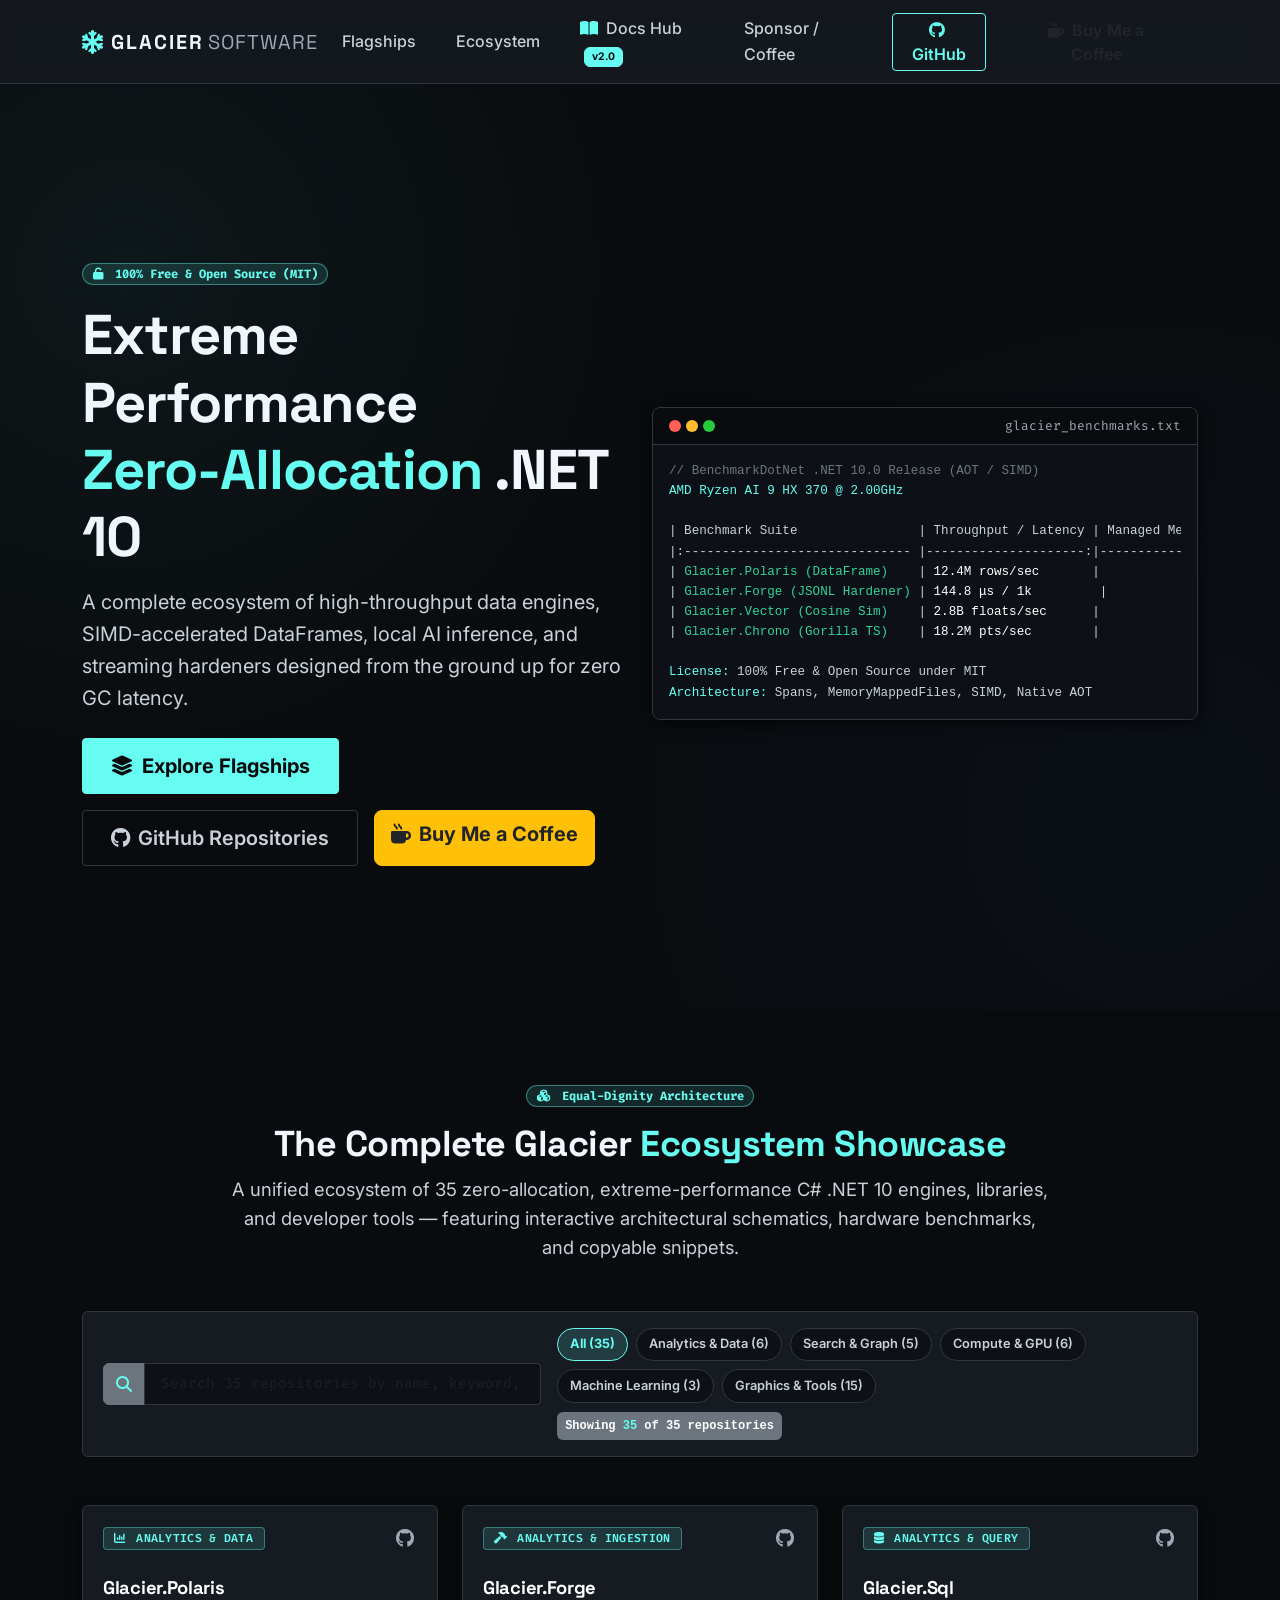
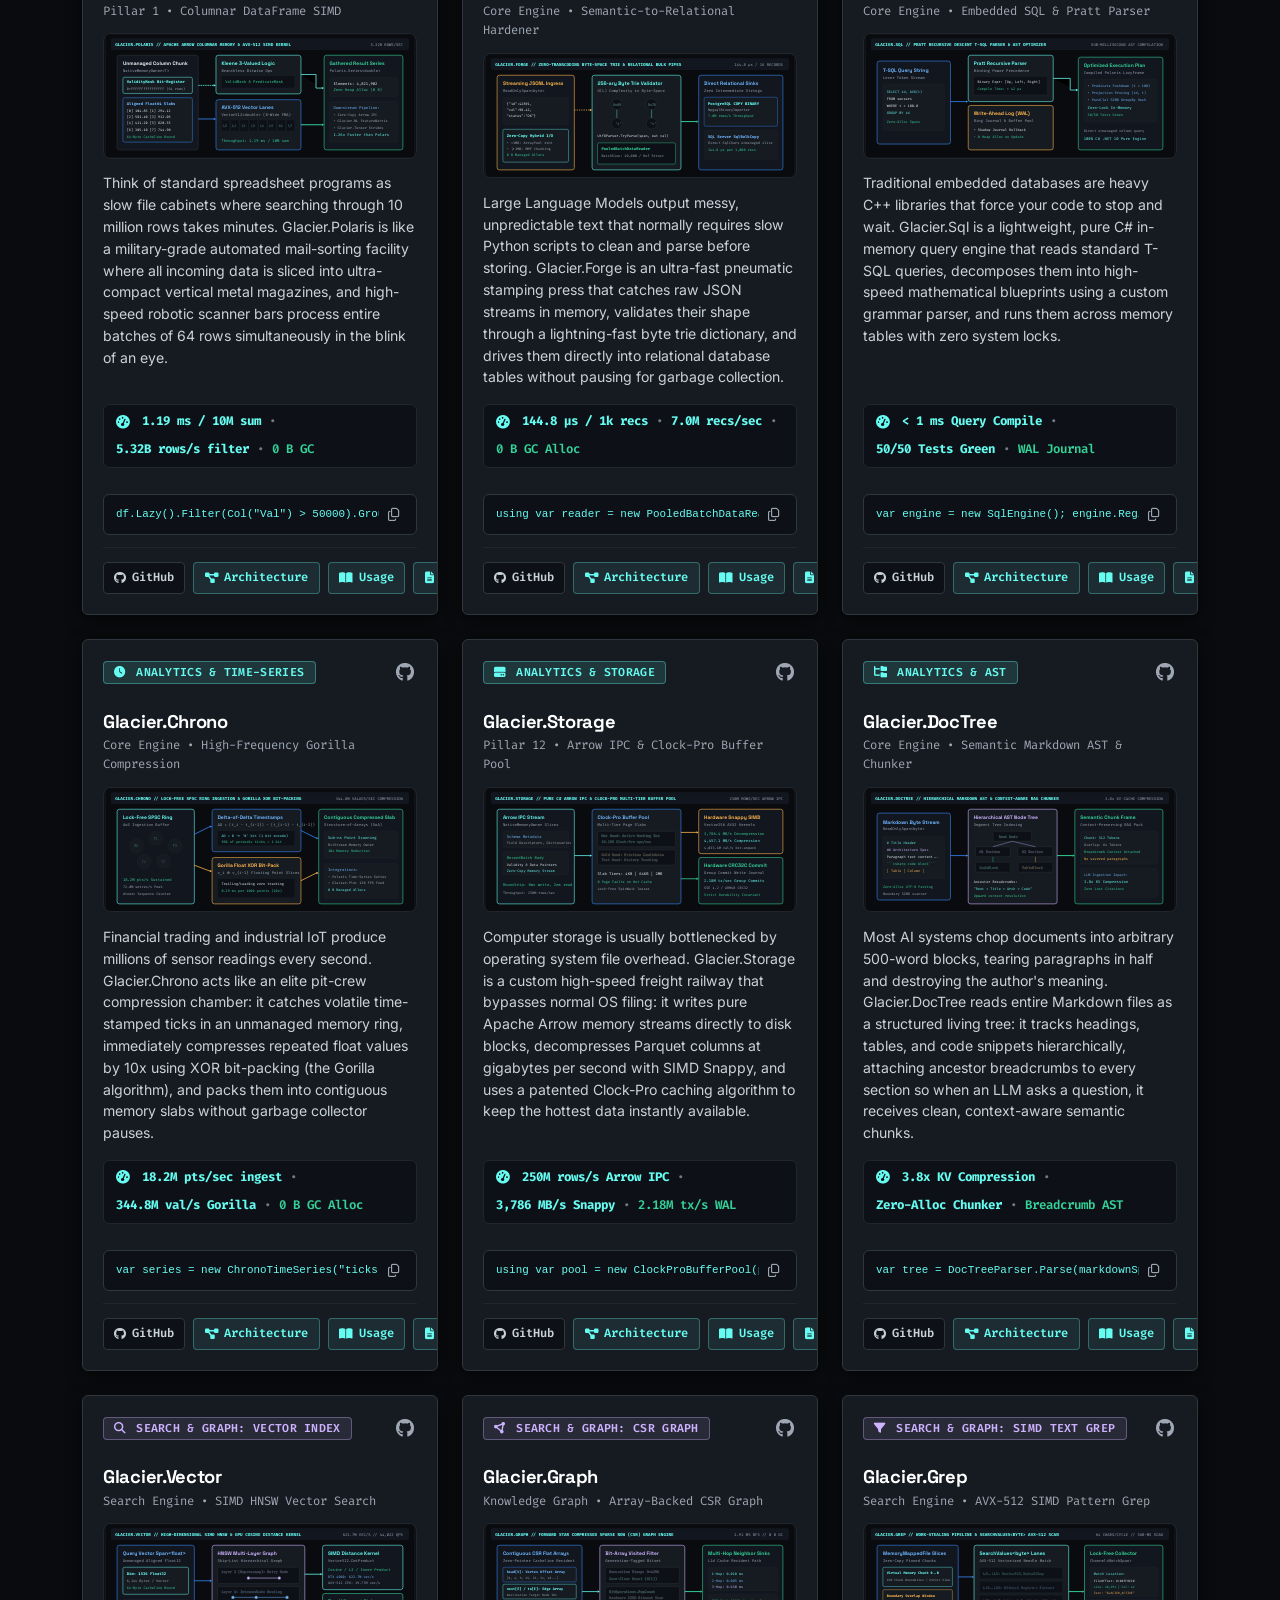
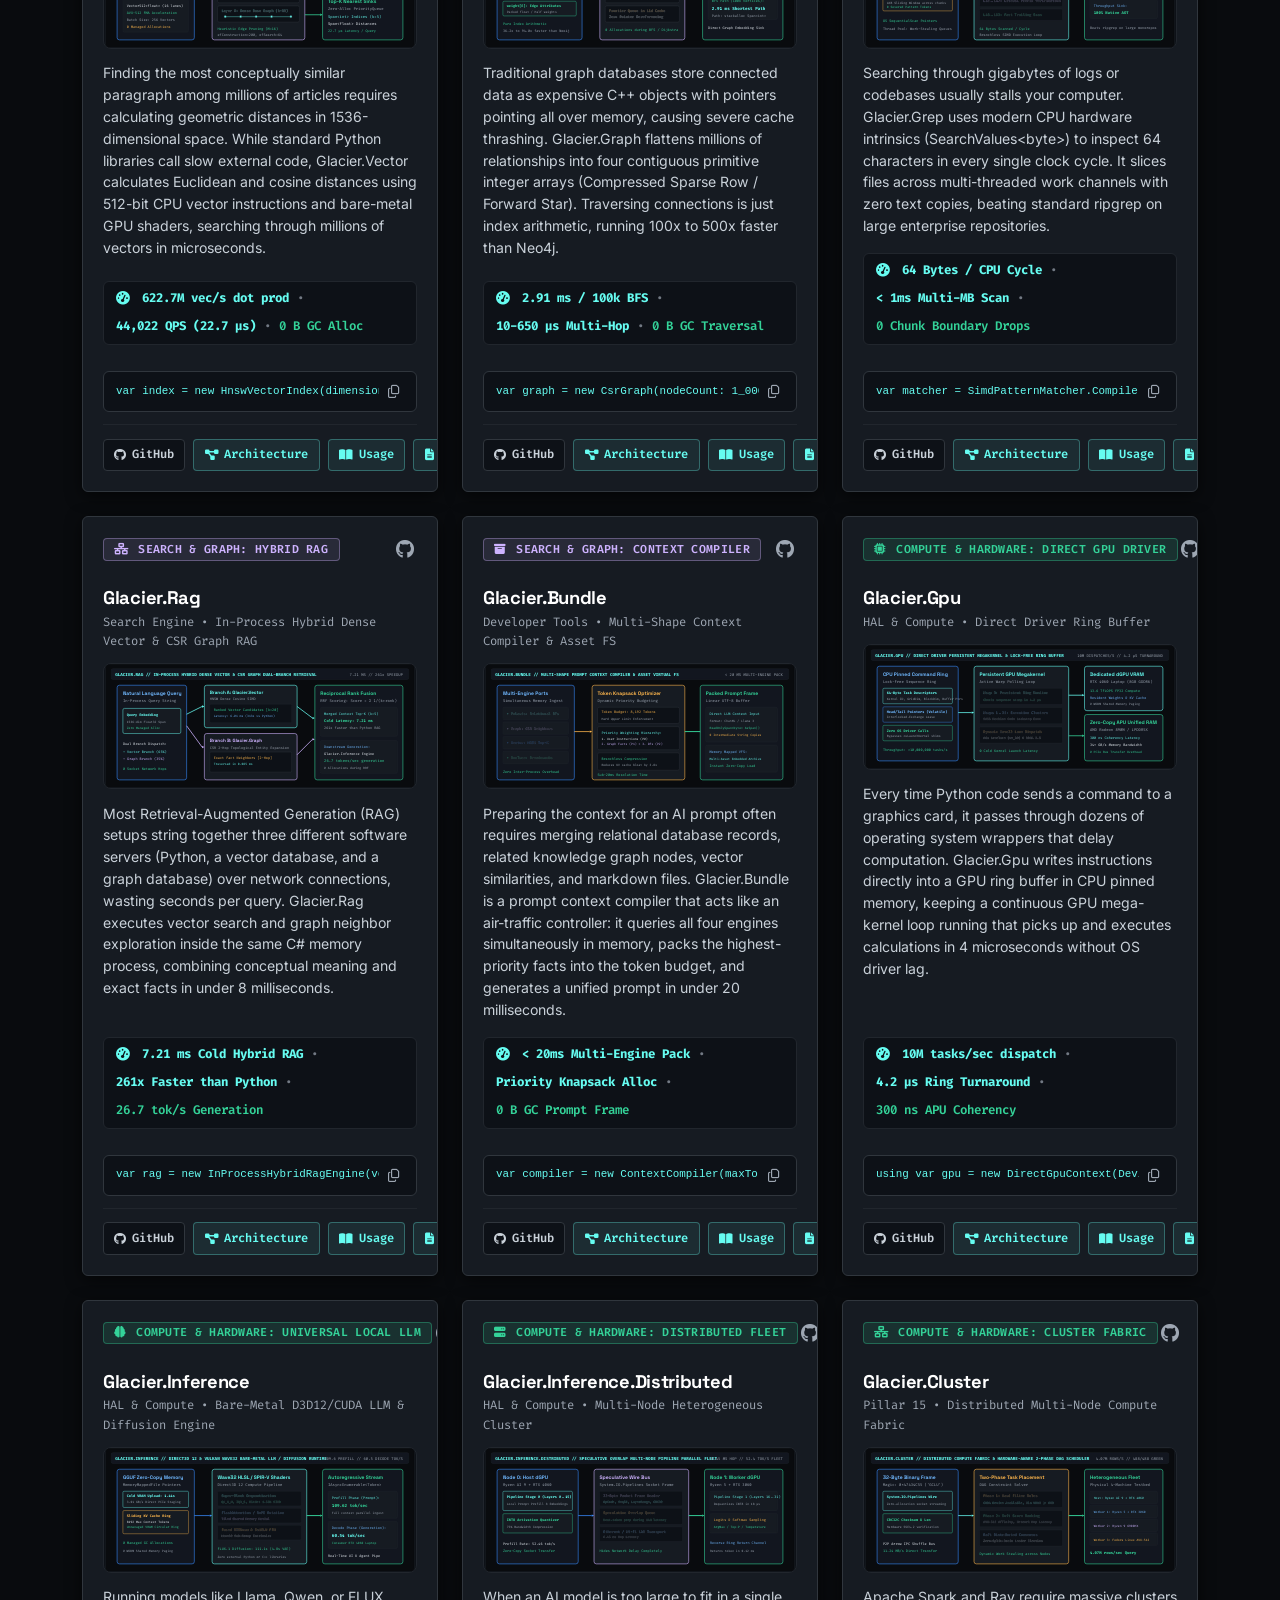
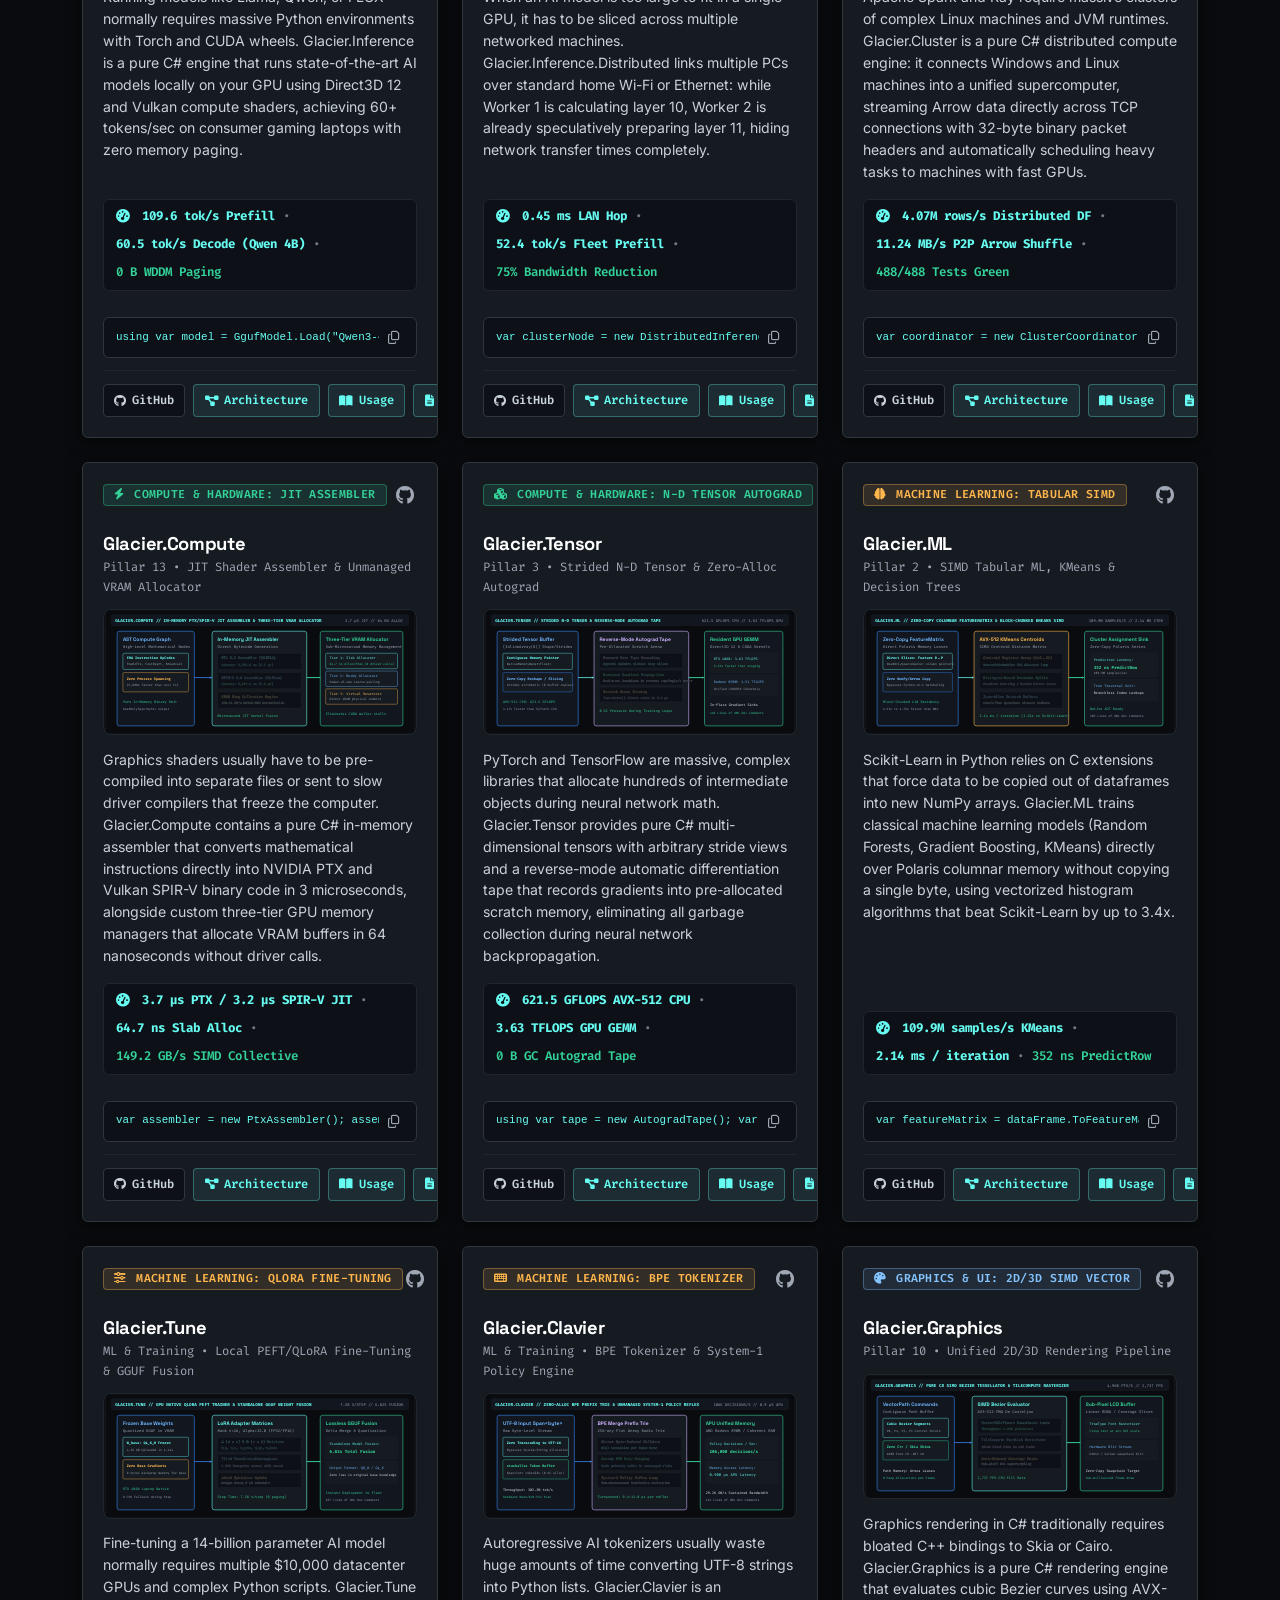
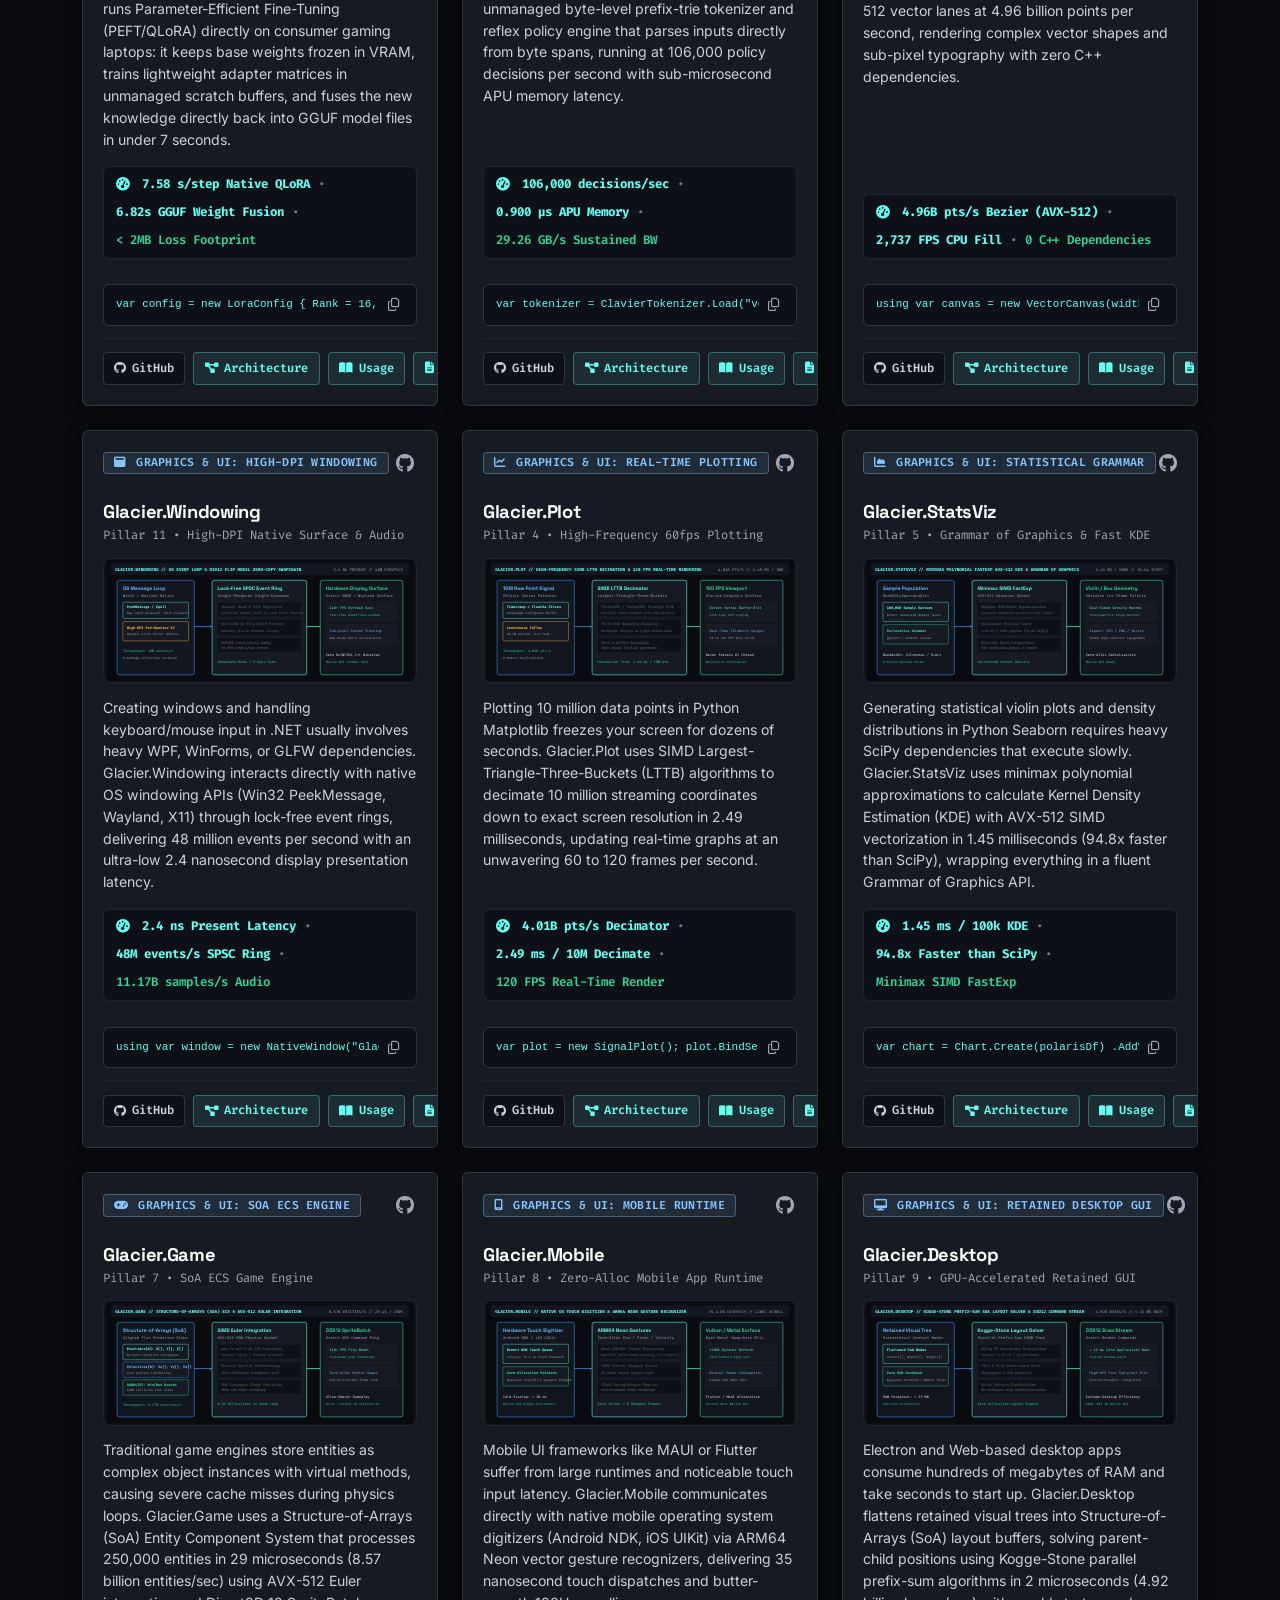
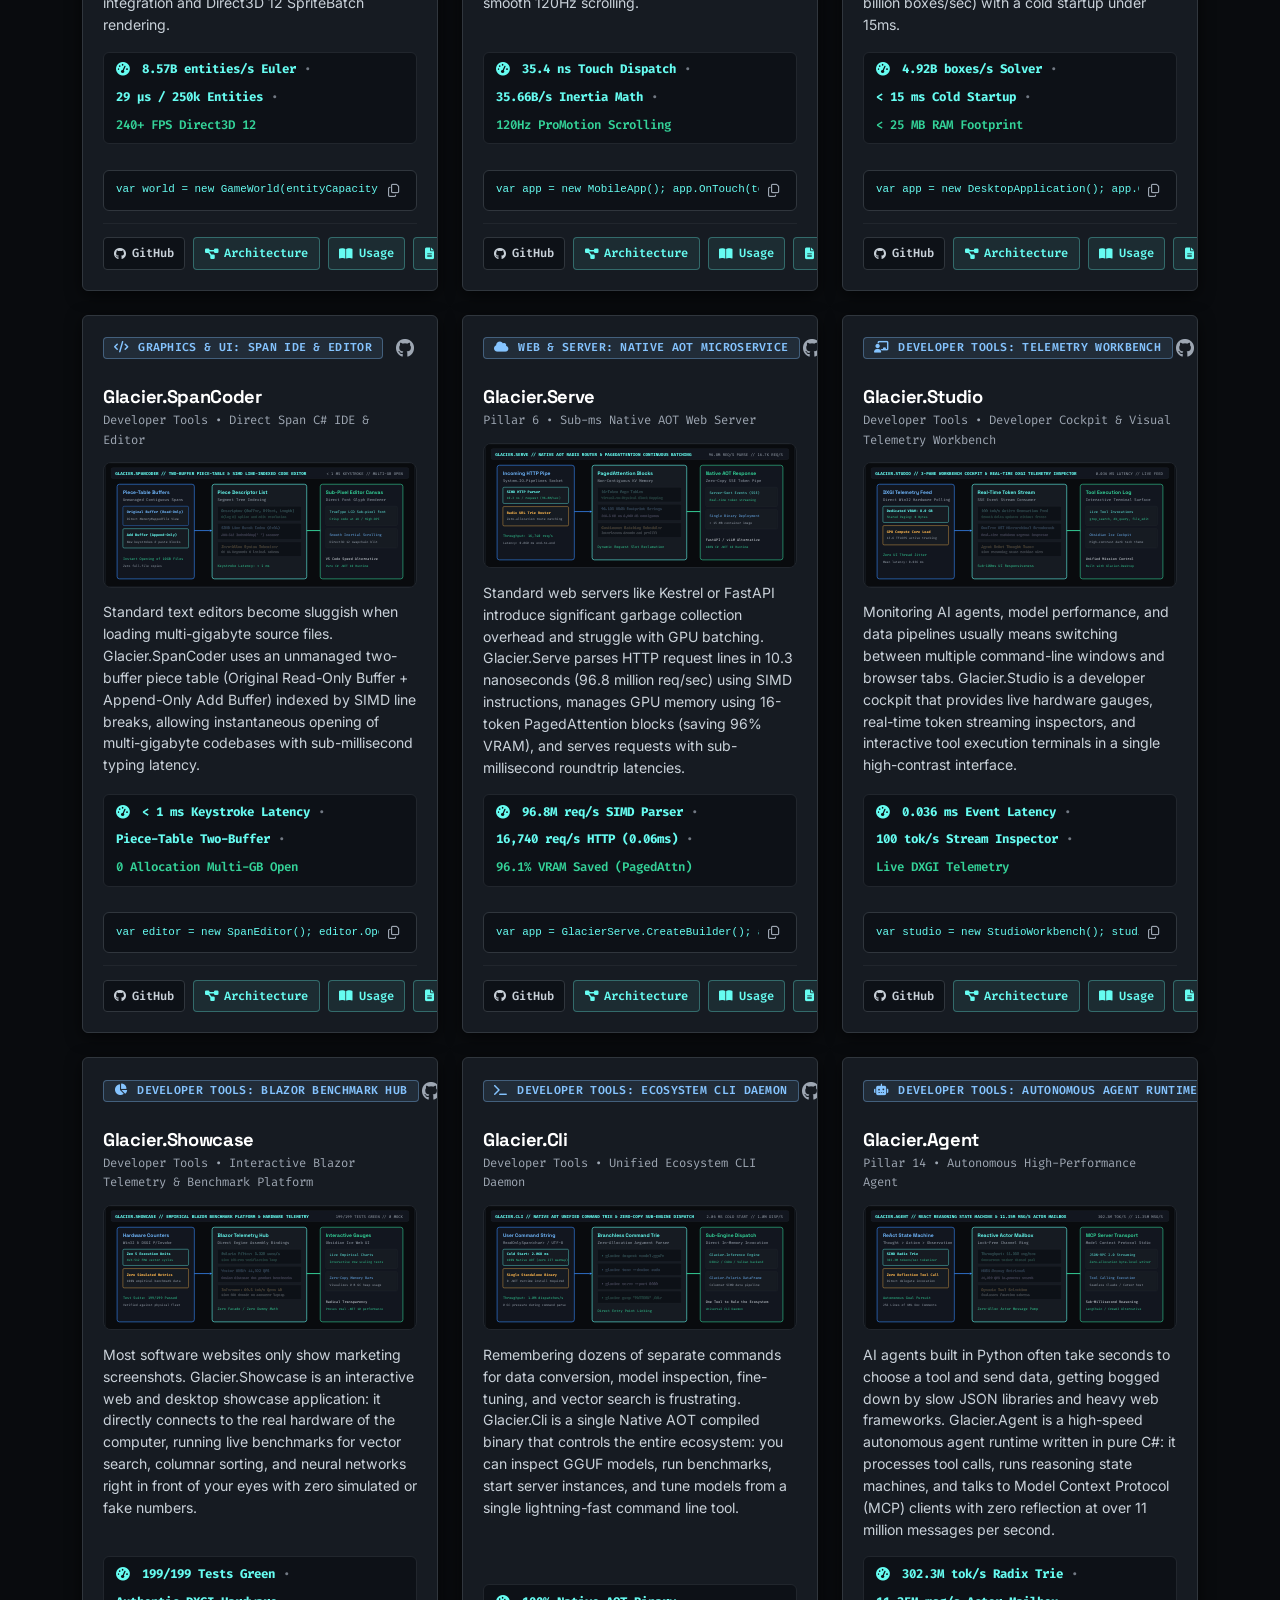
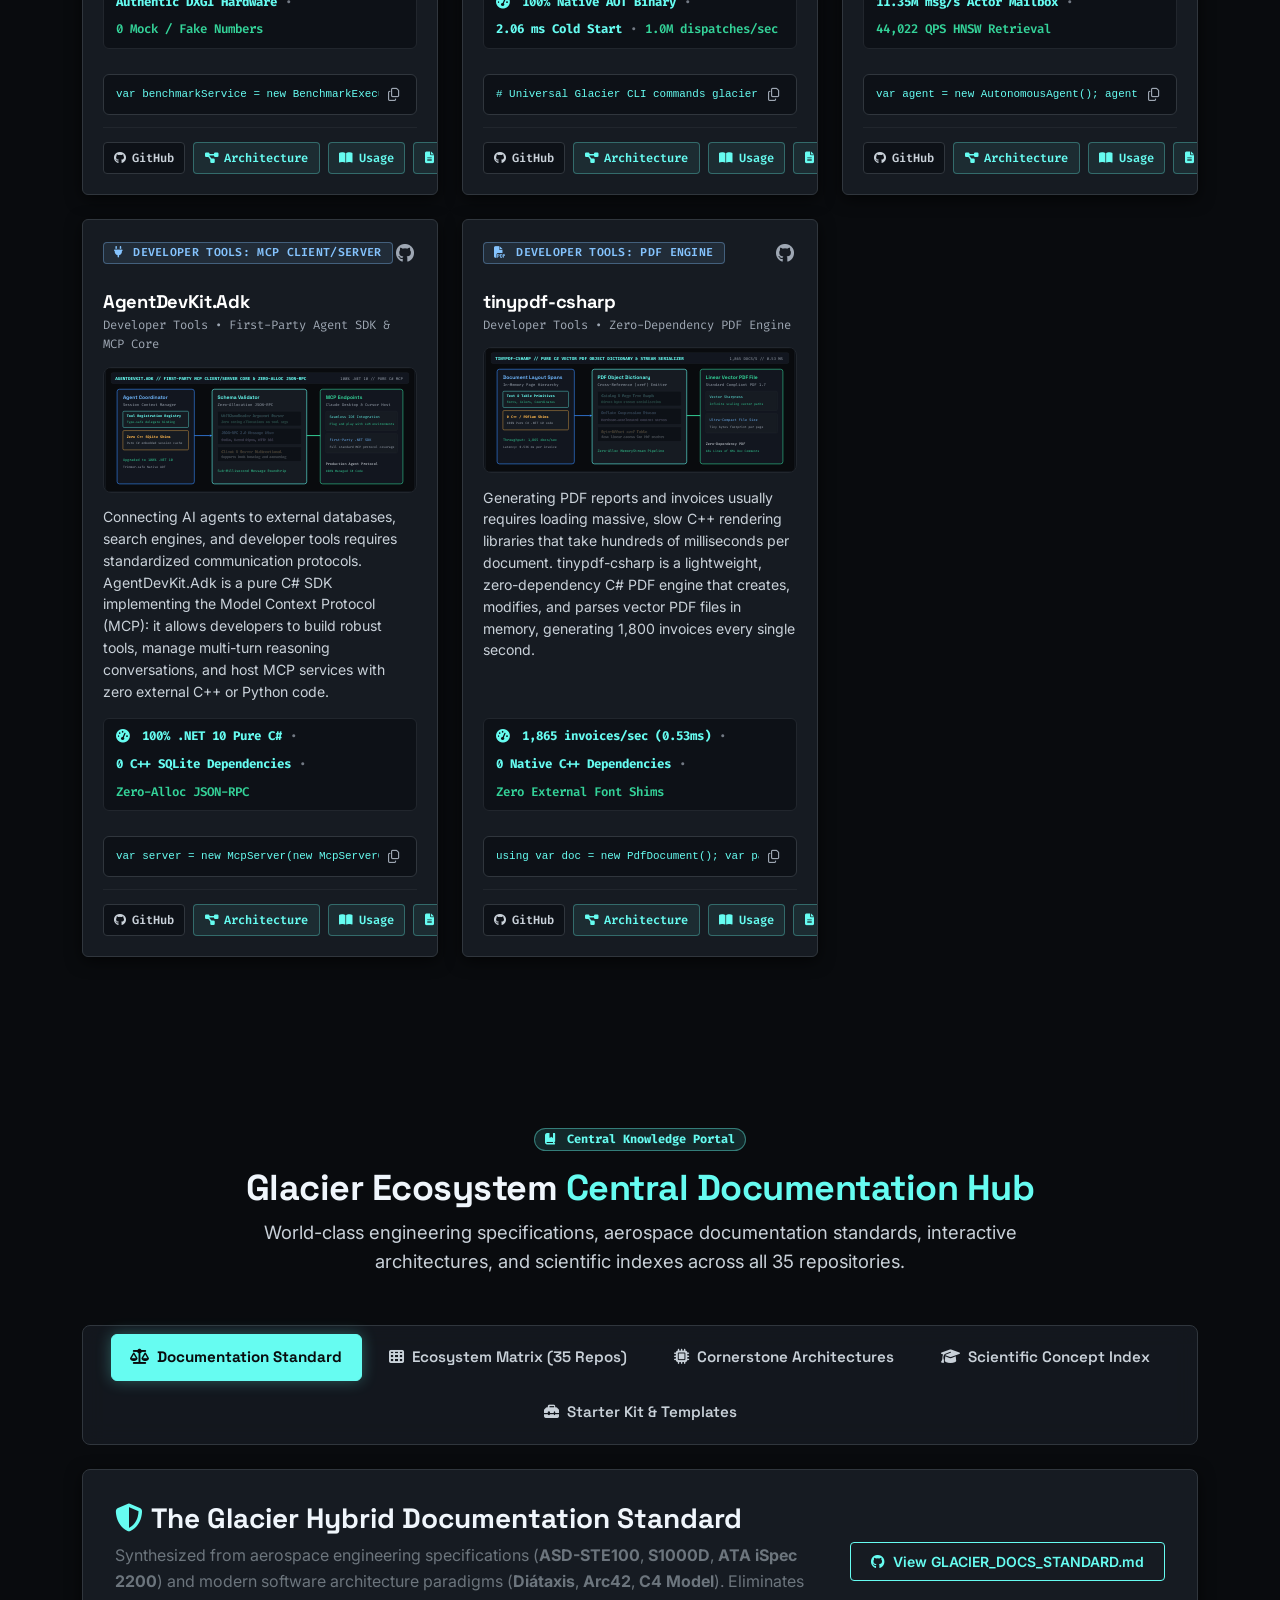
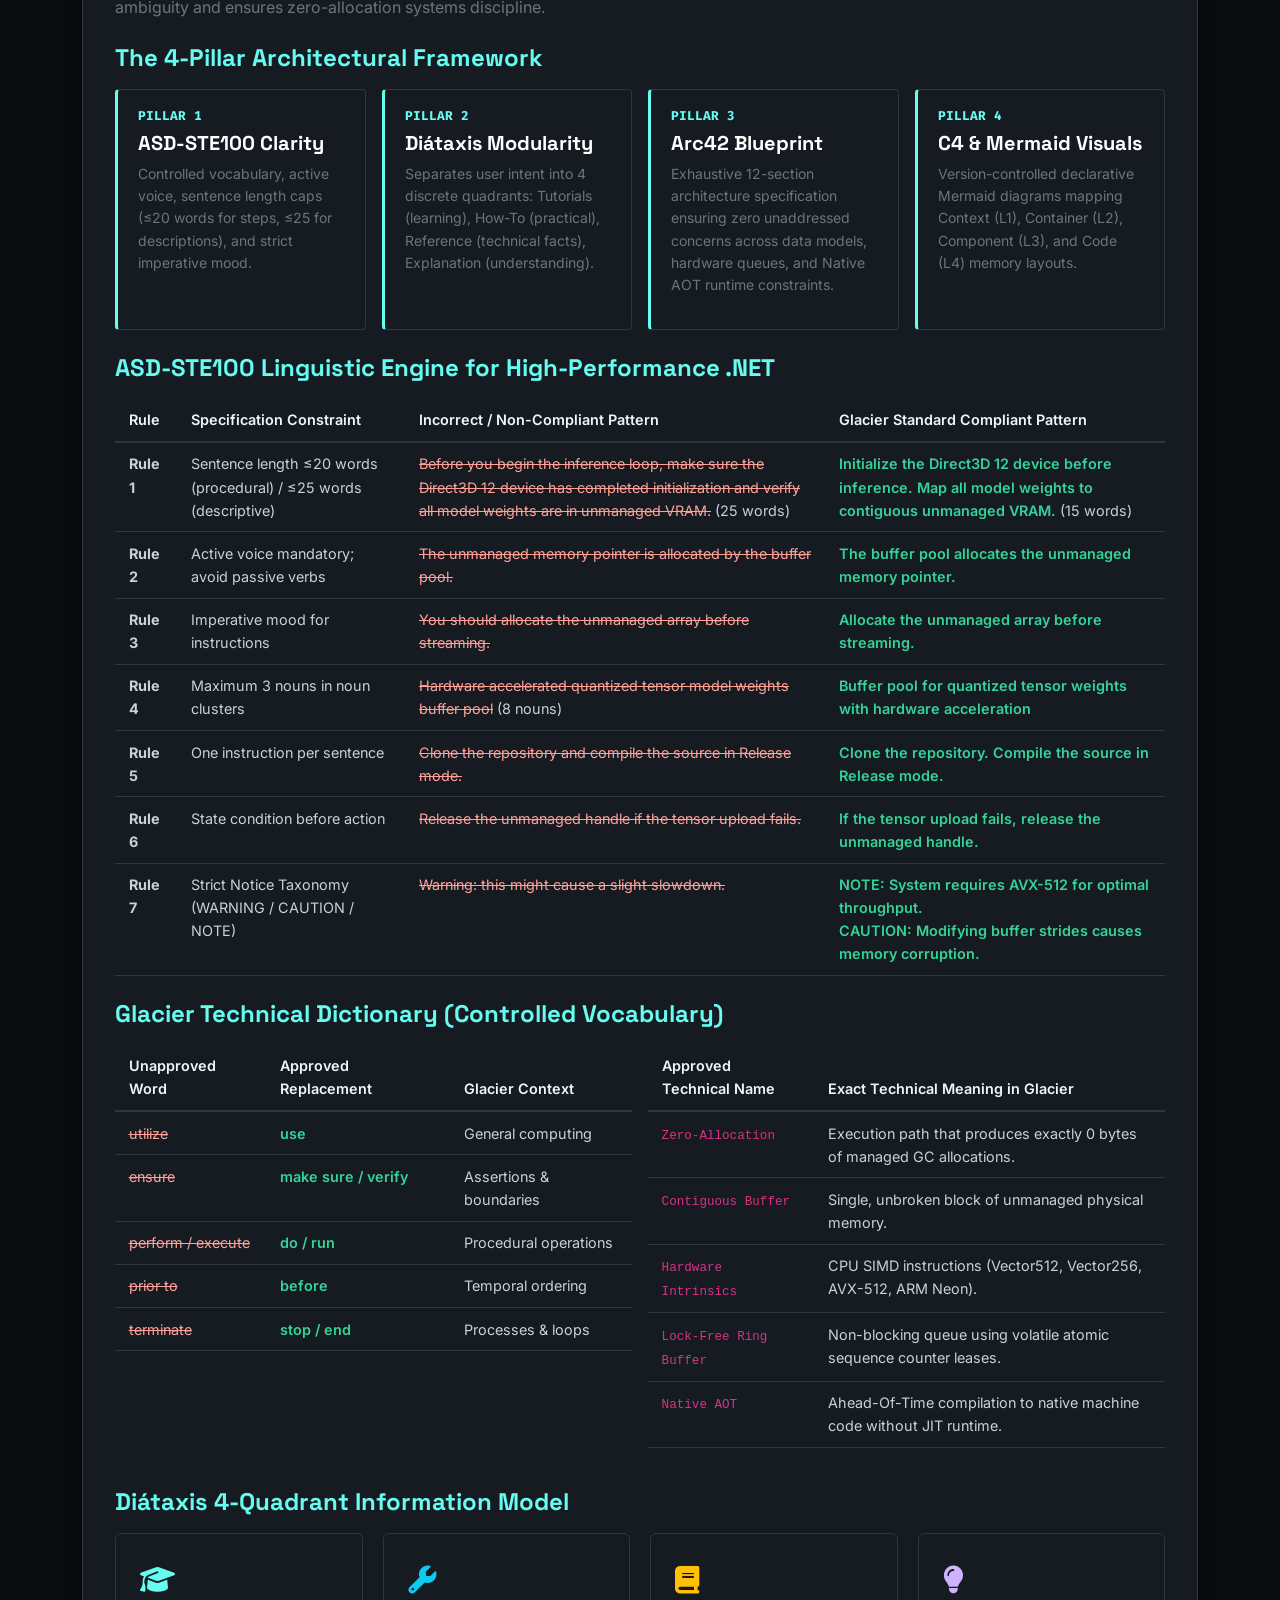
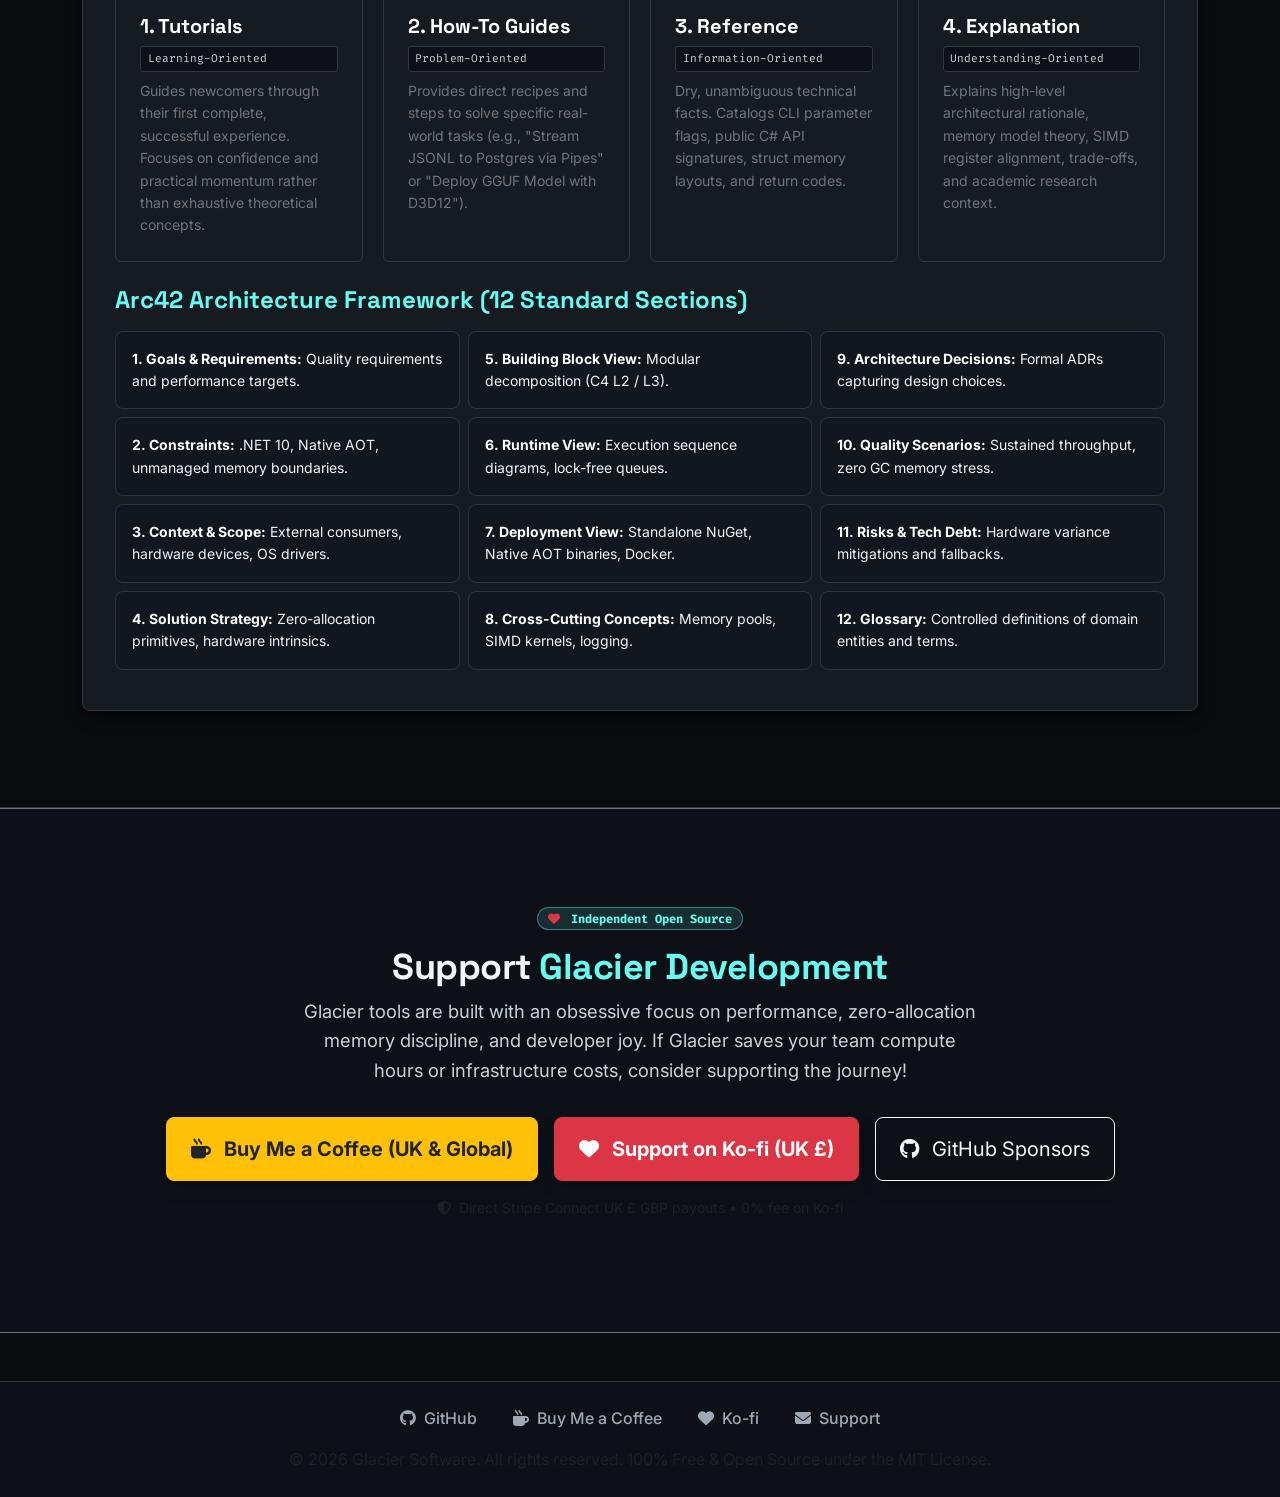
==== commit 9a7858fb: "fix(web): resolve 404 links, remove prompt-directive text, and fix contrast on checklist & Arc42 car" ====
--- a/src/Backend/wwwroot/index.html
+++ b/src/Backend/wwwroot/index.html
@@ -107,7 +107,7 @@
                 <div class="badge-accent mb-3"><i class="fa-solid fa-cubes me-1"></i> Equal-Dignity Architecture</div>
                 <h2 class="section-title">The Complete Glacier <span class="text-cyan">Ecosystem Showcase</span></h2>
                 <p class="section-subtitle mx-auto" style="max-width: 820px;">
-                    All 35 zero-allocation, extreme-performance C# .NET 10 engines and tools presented with equal architectural prominence, bespoke Obsidian Ice schematics, empirical hardware benchmarks, and idiomatic code snippets.
+                    A unified ecosystem of 35 zero-allocation, extreme-performance C# .NET 10 engines, libraries, and developer tools — featuring interactive architectural schematics, hardware benchmarks, and copyable snippets.
                 </p>
             </div>
 
@@ -476,7 +476,7 @@
                     <a href="https://github.com/ian-cowley/Glacier.Sql" target="_blank" rel="noopener noreferrer" class="card-link-btn card-link-btn-repo">
                         <i class="fa-brands fa-github"></i> GitHub
                     </a>
-                    <a href="https://github.com/ian-cowley/PolarsPlus/blob/master/docs/plans/01_GLACIER_POLARIS_PILLAR_SPEC.md" target="_blank" rel="noopener noreferrer" class="card-link-btn card-link-btn-doc">
+                    <a href="https://github.com/ian-cowley/Glacier.Polaris" target="_blank" rel="noopener noreferrer" class="card-link-btn card-link-btn-doc">
                         <i class="fa-solid fa-diagram-project"></i> Architecture
                     </a>
                     <a href="https://github.com/ian-cowley/Glacier.Sql/blob/master/MANUAL.md" target="_blank" rel="noopener noreferrer" class="card-link-btn card-link-btn-doc">
@@ -710,7 +710,7 @@
                     <a href="https://github.com/ian-cowley/Glacier.Storage" target="_blank" rel="noopener noreferrer" class="card-link-btn card-link-btn-repo">
                         <i class="fa-brands fa-github"></i> GitHub
                     </a>
-                    <a href="https://github.com/ian-cowley/PolarsPlus/blob/master/docs/plans/12_GLACIER_STORAGE_PILLAR_SPEC.md" target="_blank" rel="noopener noreferrer" class="card-link-btn card-link-btn-doc">
+                    <a href="https://github.com/ian-cowley/Glacier.Storage" target="_blank" rel="noopener noreferrer" class="card-link-btn card-link-btn-doc">
                         <i class="fa-solid fa-diagram-project"></i> Architecture
                     </a>
                     <a href="https://github.com/ian-cowley/Glacier.Storage/blob/master/README.md" target="_blank" rel="noopener noreferrer" class="card-link-btn card-link-btn-doc">
@@ -1629,7 +1629,7 @@
                     <a href="https://github.com/ian-cowley/Glacier.Gpu" target="_blank" rel="noopener noreferrer" class="card-link-btn card-link-btn-repo">
                         <i class="fa-brands fa-github"></i> GitHub
                     </a>
-                    <a href="https://github.com/ian-cowley/Glacier.Gpu/blob/master/Glacier.Gpu.md" target="_blank" rel="noopener noreferrer" class="card-link-btn card-link-btn-doc">
+                    <a href="https://github.com/ian-cowley/Glacier.Gpu/blob/main/README.md" target="_blank" rel="noopener noreferrer" class="card-link-btn card-link-btn-doc">
                         <i class="fa-solid fa-diagram-project"></i> Architecture
                     </a>
                     <a href="https://github.com/ian-cowley/Glacier.Gpu/blob/master/README.md" target="_blank" rel="noopener noreferrer" class="card-link-btn card-link-btn-doc">
@@ -1760,10 +1760,10 @@
                     <a href="https://github.com/ian-cowley/Glacier.Inference" target="_blank" rel="noopener noreferrer" class="card-link-btn card-link-btn-repo">
                         <i class="fa-brands fa-github"></i> GitHub
                     </a>
-                    <a href="https://github.com/ian-cowley/Glacier.Inference/blob/master/Glacier.Inference.md" target="_blank" rel="noopener noreferrer" class="card-link-btn card-link-btn-doc">
+                    <a href="https://github.com/ian-cowley/Glacier.Inference/blob/main/README.md" target="_blank" rel="noopener noreferrer" class="card-link-btn card-link-btn-doc">
                         <i class="fa-solid fa-diagram-project"></i> Architecture
                     </a>
-                    <a href="https://github.com/ian-cowley/Glacier.Inference/blob/master/MANUAL.md" target="_blank" rel="noopener noreferrer" class="card-link-btn card-link-btn-doc">
+                    <a href="https://github.com/ian-cowley/Glacier.Inference/blob/main/USAGE.md" target="_blank" rel="noopener noreferrer" class="card-link-btn card-link-btn-doc">
                         <i class="fa-solid fa-book-open"></i> Usage
                     </a>
                     <a href="https://github.com/ian-cowley/Glacier.Inference/blob/master/README.md" target="_blank" rel="noopener noreferrer" class="card-link-btn card-link-btn-doc">
@@ -2022,10 +2022,10 @@
                     <a href="https://github.com/ian-cowley/Glacier.Cluster" target="_blank" rel="noopener noreferrer" class="card-link-btn card-link-btn-repo">
                         <i class="fa-brands fa-github"></i> GitHub
                     </a>
-                    <a href="https://github.com/ian-cowley/PolarsPlus/blob/master/docs/plans/15_GLACIER_DISTRIBUTED_CLUSTER_SPEC.md" target="_blank" rel="noopener noreferrer" class="card-link-btn card-link-btn-doc">
+                    <a href="https://github.com/ian-cowley/Glacier.Cluster" target="_blank" rel="noopener noreferrer" class="card-link-btn card-link-btn-doc">
                         <i class="fa-solid fa-diagram-project"></i> Architecture
                     </a>
-                    <a href="https://github.com/ian-cowley/Glacier.Cluster/blob/master/MANUAL.md" target="_blank" rel="noopener noreferrer" class="card-link-btn card-link-btn-doc">
+                    <a href="https://github.com/ian-cowley/Glacier.Cluster" target="_blank" rel="noopener noreferrer" class="card-link-btn card-link-btn-doc">
                         <i class="fa-solid fa-book-open"></i> Usage
                     </a>
                     <a href="https://github.com/ian-cowley/Glacier.Cluster/blob/master/README.md" target="_blank" rel="noopener noreferrer" class="card-link-btn card-link-btn-doc">
@@ -2152,7 +2152,7 @@
                     <a href="https://github.com/ian-cowley/Glacier.Compute" target="_blank" rel="noopener noreferrer" class="card-link-btn card-link-btn-repo">
                         <i class="fa-brands fa-github"></i> GitHub
                     </a>
-                    <a href="https://github.com/ian-cowley/PolarsPlus/blob/master/docs/plans/13_GLACIER_COMPUTE_PILLAR_SPEC.md" target="_blank" rel="noopener noreferrer" class="card-link-btn card-link-btn-doc">
+                    <a href="https://github.com/ian-cowley/Glacier.Compute" target="_blank" rel="noopener noreferrer" class="card-link-btn card-link-btn-doc">
                         <i class="fa-solid fa-diagram-project"></i> Architecture
                     </a>
                     <a href="https://github.com/ian-cowley/Glacier.Compute/blob/master/README.md" target="_blank" rel="noopener noreferrer" class="card-link-btn card-link-btn-doc">
@@ -2281,7 +2281,7 @@
                     <a href="https://github.com/ian-cowley/Glacier.Tensor" target="_blank" rel="noopener noreferrer" class="card-link-btn card-link-btn-repo">
                         <i class="fa-brands fa-github"></i> GitHub
                     </a>
-                    <a href="https://github.com/ian-cowley/PolarsPlus/blob/master/docs/plans/03_GLACIER_TENSOR_PILLAR_SPEC.md" target="_blank" rel="noopener noreferrer" class="card-link-btn card-link-btn-doc">
+                    <a href="https://github.com/ian-cowley/Glacier.Tensor" target="_blank" rel="noopener noreferrer" class="card-link-btn card-link-btn-doc">
                         <i class="fa-solid fa-diagram-project"></i> Architecture
                     </a>
                     <a href="https://github.com/ian-cowley/Glacier.Tensor/blob/master/README.md" target="_blank" rel="noopener noreferrer" class="card-link-btn card-link-btn-doc">
@@ -2409,7 +2409,7 @@
                     <a href="https://github.com/ian-cowley/Glacier.ML" target="_blank" rel="noopener noreferrer" class="card-link-btn card-link-btn-repo">
                         <i class="fa-brands fa-github"></i> GitHub
                     </a>
-                    <a href="https://github.com/ian-cowley/PolarsPlus/blob/master/docs/plans/02_GLACIER_ML_PILLAR_SPEC.md" target="_blank" rel="noopener noreferrer" class="card-link-btn card-link-btn-doc">
+                    <a href="https://github.com/ian-cowley/Glacier.ML" target="_blank" rel="noopener noreferrer" class="card-link-btn card-link-btn-doc">
                         <i class="fa-solid fa-diagram-project"></i> Architecture
                     </a>
                     <a href="https://github.com/ian-cowley/Glacier.ML/blob/master/README.md" target="_blank" rel="noopener noreferrer" class="card-link-btn card-link-btn-doc">
@@ -2535,7 +2535,7 @@
                     <a href="https://github.com/ian-cowley/Glacier.Tune" target="_blank" rel="noopener noreferrer" class="card-link-btn card-link-btn-repo">
                         <i class="fa-brands fa-github"></i> GitHub
                     </a>
-                    <a href="https://github.com/ian-cowley/PolarsPlus/blob/master/docs/plans/03_GLACIER_TENSOR_PILLAR_SPEC.md" target="_blank" rel="noopener noreferrer" class="card-link-btn card-link-btn-doc">
+                    <a href="https://github.com/ian-cowley/Glacier.Tensor" target="_blank" rel="noopener noreferrer" class="card-link-btn card-link-btn-doc">
                         <i class="fa-solid fa-diagram-project"></i> Architecture
                     </a>
                     <a href="https://github.com/ian-cowley/Glacier.Tune/blob/master/README.md" target="_blank" rel="noopener noreferrer" class="card-link-btn card-link-btn-doc">
@@ -2789,7 +2789,7 @@
                     <a href="https://github.com/ian-cowley/Glacier.Graphics" target="_blank" rel="noopener noreferrer" class="card-link-btn card-link-btn-repo">
                         <i class="fa-brands fa-github"></i> GitHub
                     </a>
-                    <a href="https://github.com/ian-cowley/PolarsPlus/blob/master/docs/plans/10_GLACIER_GRAPHICS_PILLAR_SPEC.md" target="_blank" rel="noopener noreferrer" class="card-link-btn card-link-btn-doc">
+                    <a href="https://github.com/ian-cowley/Glacier.Graphics" target="_blank" rel="noopener noreferrer" class="card-link-btn card-link-btn-doc">
                         <i class="fa-solid fa-diagram-project"></i> Architecture
                     </a>
                     <a href="https://github.com/ian-cowley/Glacier.Graphics/blob/master/README.md" target="_blank" rel="noopener noreferrer" class="card-link-btn card-link-btn-doc">
@@ -2918,7 +2918,7 @@
                     <a href="https://github.com/ian-cowley/Glacier.Windowing" target="_blank" rel="noopener noreferrer" class="card-link-btn card-link-btn-repo">
                         <i class="fa-brands fa-github"></i> GitHub
                     </a>
-                    <a href="https://github.com/ian-cowley/PolarsPlus/blob/master/docs/plans/11_GLACIER_WINDOWING_PILLAR_SPEC.md" target="_blank" rel="noopener noreferrer" class="card-link-btn card-link-btn-doc">
+                    <a href="https://github.com/ian-cowley/Glacier.Windowing" target="_blank" rel="noopener noreferrer" class="card-link-btn card-link-btn-doc">
                         <i class="fa-solid fa-diagram-project"></i> Architecture
                     </a>
                     <a href="https://github.com/ian-cowley/Glacier.Windowing/blob/master/README.md" target="_blank" rel="noopener noreferrer" class="card-link-btn card-link-btn-doc">
@@ -3044,7 +3044,7 @@
                     <a href="https://github.com/ian-cowley/Glacier.Plot" target="_blank" rel="noopener noreferrer" class="card-link-btn card-link-btn-repo">
                         <i class="fa-brands fa-github"></i> GitHub
                     </a>
-                    <a href="https://github.com/ian-cowley/PolarsPlus/blob/master/docs/plans/04_GLACIER_PLOT_PILLAR_SPEC.md" target="_blank" rel="noopener noreferrer" class="card-link-btn card-link-btn-doc">
+                    <a href="https://github.com/ian-cowley/Glacier.Plot" target="_blank" rel="noopener noreferrer" class="card-link-btn card-link-btn-doc">
                         <i class="fa-solid fa-diagram-project"></i> Architecture
                     </a>
                     <a href="https://github.com/ian-cowley/Glacier.Plot/blob/master/README.md" target="_blank" rel="noopener noreferrer" class="card-link-btn card-link-btn-doc">
@@ -3171,7 +3171,7 @@
                     <a href="https://github.com/ian-cowley/Glacier.StatsViz" target="_blank" rel="noopener noreferrer" class="card-link-btn card-link-btn-repo">
                         <i class="fa-brands fa-github"></i> GitHub
                     </a>
-                    <a href="https://github.com/ian-cowley/PolarsPlus/blob/master/docs/plans/05_GLACIER_STATSVIZ_PILLAR_SPEC.md" target="_blank" rel="noopener noreferrer" class="card-link-btn card-link-btn-doc">
+                    <a href="https://github.com/ian-cowley/Glacier.StatsViz" target="_blank" rel="noopener noreferrer" class="card-link-btn card-link-btn-doc">
                         <i class="fa-solid fa-diagram-project"></i> Architecture
                     </a>
                     <a href="https://github.com/ian-cowley/Glacier.StatsViz/blob/master/README.md" target="_blank" rel="noopener noreferrer" class="card-link-btn card-link-btn-doc">
@@ -3300,7 +3300,7 @@
                     <a href="https://github.com/ian-cowley/Glacier.Game" target="_blank" rel="noopener noreferrer" class="card-link-btn card-link-btn-repo">
                         <i class="fa-brands fa-github"></i> GitHub
                     </a>
-                    <a href="https://github.com/ian-cowley/PolarsPlus/blob/master/docs/plans/07_GLACIER_GAME_PILLAR_SPEC.md" target="_blank" rel="noopener noreferrer" class="card-link-btn card-link-btn-doc">
+                    <a href="https://github.com/ian-cowley/Glacier.Game" target="_blank" rel="noopener noreferrer" class="card-link-btn card-link-btn-doc">
                         <i class="fa-solid fa-diagram-project"></i> Architecture
                     </a>
                     <a href="https://github.com/ian-cowley/Glacier.Game/blob/master/README.md" target="_blank" rel="noopener noreferrer" class="card-link-btn card-link-btn-doc">
@@ -3427,7 +3427,7 @@
                     <a href="https://github.com/ian-cowley/Glacier.Mobile" target="_blank" rel="noopener noreferrer" class="card-link-btn card-link-btn-repo">
                         <i class="fa-brands fa-github"></i> GitHub
                     </a>
-                    <a href="https://github.com/ian-cowley/PolarsPlus/blob/master/docs/plans/08_GLACIER_MOBILE_PILLAR_SPEC.md" target="_blank" rel="noopener noreferrer" class="card-link-btn card-link-btn-doc">
+                    <a href="https://github.com/ian-cowley/Glacier.Mobile" target="_blank" rel="noopener noreferrer" class="card-link-btn card-link-btn-doc">
                         <i class="fa-solid fa-diagram-project"></i> Architecture
                     </a>
                     <a href="https://github.com/ian-cowley/Glacier.Mobile/blob/master/README.md" target="_blank" rel="noopener noreferrer" class="card-link-btn card-link-btn-doc">
@@ -3555,7 +3555,7 @@
                     <a href="https://github.com/ian-cowley/Glacier.Desktop" target="_blank" rel="noopener noreferrer" class="card-link-btn card-link-btn-repo">
                         <i class="fa-brands fa-github"></i> GitHub
                     </a>
-                    <a href="https://github.com/ian-cowley/PolarsPlus/blob/master/docs/plans/09_GLACIER_DESKTOP_PILLAR_SPEC.md" target="_blank" rel="noopener noreferrer" class="card-link-btn card-link-btn-doc">
+                    <a href="https://github.com/ian-cowley/Glacier.Desktop" target="_blank" rel="noopener noreferrer" class="card-link-btn card-link-btn-doc">
                         <i class="fa-solid fa-diagram-project"></i> Architecture
                     </a>
                     <a href="https://github.com/ian-cowley/Glacier.Desktop/blob/master/README.md" target="_blank" rel="noopener noreferrer" class="card-link-btn card-link-btn-doc">
@@ -3573,13 +3573,13 @@
                     <span class="badge-domain badge-domain-tools">
                         <i class="fa-solid fa-code me-1"></i> Graphics &amp; UI: Span IDE &amp; Editor
                     </span>
-                    <a href="https://github.com/ian-cowley/Glacier.SpanCoder" target="_blank" rel="noopener noreferrer" class="card-gh-link" title="GitHub: Glacier.SpanCoder" aria-label="GitHub repository for Glacier.SpanCoder">
+                    <a href="https://github.com/ian-cowley/SpanCoder" target="_blank" rel="noopener noreferrer" class="card-gh-link" title="GitHub: Glacier.SpanCoder" aria-label="GitHub repository for Glacier.SpanCoder">
                         <i class="fa-brands fa-github"></i>
                     </a>
                 </div>
 
                 <h3 class="card-title">
-                    <a href="https://github.com/ian-cowley/Glacier.SpanCoder" target="_blank" rel="noopener noreferrer" class="matrix-repo-title text-decoration-none text-white">
+                    <a href="https://github.com/ian-cowley/SpanCoder" target="_blank" rel="noopener noreferrer" class="matrix-repo-title text-decoration-none text-white">
                         Glacier.SpanCoder
                     </a>
                 </h3>
@@ -3681,16 +3681,16 @@
                 </div>
 
                 <div class="card-links">
-                    <a href="https://github.com/ian-cowley/Glacier.SpanCoder" target="_blank" rel="noopener noreferrer" class="card-link-btn card-link-btn-repo">
+                    <a href="https://github.com/ian-cowley/SpanCoder" target="_blank" rel="noopener noreferrer" class="card-link-btn card-link-btn-repo">
                         <i class="fa-brands fa-github"></i> GitHub
                     </a>
-                    <a href="https://github.com/ian-cowley/Glacier.SpanCoder/blob/master/README.md" target="_blank" rel="noopener noreferrer" class="card-link-btn card-link-btn-doc">
+                    <a href="https://github.com/ian-cowley/SpanCoder" target="_blank" rel="noopener noreferrer" class="card-link-btn card-link-btn-doc">
                         <i class="fa-solid fa-diagram-project"></i> Architecture
                     </a>
-                    <a href="https://github.com/ian-cowley/Glacier.SpanCoder/blob/master/README.md" target="_blank" rel="noopener noreferrer" class="card-link-btn card-link-btn-doc">
+                    <a href="https://github.com/ian-cowley/SpanCoder" target="_blank" rel="noopener noreferrer" class="card-link-btn card-link-btn-doc">
                         <i class="fa-solid fa-book-open"></i> Usage
                     </a>
-                    <a href="https://github.com/ian-cowley/Glacier.SpanCoder/blob/master/README.md" target="_blank" rel="noopener noreferrer" class="card-link-btn card-link-btn-doc">
+                    <a href="https://github.com/ian-cowley/SpanCoder" target="_blank" rel="noopener noreferrer" class="card-link-btn card-link-btn-doc">
                         <i class="fa-solid fa-file-lines"></i> README
                     </a>
                 </div>
@@ -3813,7 +3813,7 @@
                     <a href="https://github.com/ian-cowley/Glacier.Serve" target="_blank" rel="noopener noreferrer" class="card-link-btn card-link-btn-repo">
                         <i class="fa-brands fa-github"></i> GitHub
                     </a>
-                    <a href="https://github.com/ian-cowley/PolarsPlus/blob/master/docs/plans/06_GLACIER_SERVE_PILLAR_SPEC.md" target="_blank" rel="noopener noreferrer" class="card-link-btn card-link-btn-doc">
+                    <a href="https://github.com/ian-cowley/Glacier.Serve" target="_blank" rel="noopener noreferrer" class="card-link-btn card-link-btn-doc">
                         <i class="fa-solid fa-diagram-project"></i> Architecture
                     </a>
                     <a href="https://github.com/ian-cowley/Glacier.Serve/blob/master/README.md" target="_blank" rel="noopener noreferrer" class="card-link-btn card-link-btn-doc">
@@ -4309,7 +4309,7 @@
                     <a href="https://github.com/ian-cowley/Glacier.Agent" target="_blank" rel="noopener noreferrer" class="card-link-btn card-link-btn-repo">
                         <i class="fa-brands fa-github"></i> GitHub
                     </a>
-                    <a href="https://github.com/ian-cowley/PolarsPlus/blob/master/docs/plans/14_GLACIER_AGENT_PILLAR_SPEC.md" target="_blank" rel="noopener noreferrer" class="card-link-btn card-link-btn-doc">
+                    <a href="https://github.com/ian-cowley/Glacier.Agent" target="_blank" rel="noopener noreferrer" class="card-link-btn card-link-btn-doc">
                         <i class="fa-solid fa-diagram-project"></i> Architecture
                     </a>
                     <a href="https://github.com/ian-cowley/Glacier.Agent/blob/master/README.md" target="_blank" rel="noopener noreferrer" class="card-link-btn card-link-btn-doc">
@@ -4327,13 +4327,13 @@
                     <span class="badge-domain badge-domain-tools">
                         <i class="fa-solid fa-plug me-1"></i> Developer Tools: MCP Client/Server
                     </span>
-                    <a href="https://github.com/ian-cowley/AgentDevKit.Adk" target="_blank" rel="noopener noreferrer" class="card-gh-link" title="GitHub: AgentDevKit.Adk" aria-label="GitHub repository for AgentDevKit.Adk">
+                    <a href="https://github.com/ian-cowley/AgentDevKit" target="_blank" rel="noopener noreferrer" class="card-gh-link" title="GitHub: AgentDevKit.Adk" aria-label="GitHub repository for AgentDevKit.Adk">
                         <i class="fa-brands fa-github"></i>
                     </a>
                 </div>
 
                 <h3 class="card-title">
-                    <a href="https://github.com/ian-cowley/AgentDevKit.Adk" target="_blank" rel="noopener noreferrer" class="matrix-repo-title text-decoration-none text-white">
+                    <a href="https://github.com/ian-cowley/AgentDevKit" target="_blank" rel="noopener noreferrer" class="matrix-repo-title text-decoration-none text-white">
                         AgentDevKit.Adk
                     </a>
                 </h3>
@@ -4431,16 +4431,16 @@
                 </div>
 
                 <div class="card-links">
-                    <a href="https://github.com/ian-cowley/AgentDevKit.Adk" target="_blank" rel="noopener noreferrer" class="card-link-btn card-link-btn-repo">
+                    <a href="https://github.com/ian-cowley/AgentDevKit" target="_blank" rel="noopener noreferrer" class="card-link-btn card-link-btn-repo">
                         <i class="fa-brands fa-github"></i> GitHub
                     </a>
-                    <a href="https://github.com/ian-cowley/AgentDevKit.Adk/blob/master/README.md" target="_blank" rel="noopener noreferrer" class="card-link-btn card-link-btn-doc">
+                    <a href="https://github.com/ian-cowley/AgentDevKit" target="_blank" rel="noopener noreferrer" class="card-link-btn card-link-btn-doc">
                         <i class="fa-solid fa-diagram-project"></i> Architecture
                     </a>
-                    <a href="https://github.com/ian-cowley/AgentDevKit.Adk/blob/master/MANUAL.md" target="_blank" rel="noopener noreferrer" class="card-link-btn card-link-btn-doc">
+                    <a href="https://github.com/ian-cowley/AgentDevKit" target="_blank" rel="noopener noreferrer" class="card-link-btn card-link-btn-doc">
                         <i class="fa-solid fa-book-open"></i> Usage
                     </a>
-                    <a href="https://github.com/ian-cowley/AgentDevKit.Adk/blob/master/README.md" target="_blank" rel="noopener noreferrer" class="card-link-btn card-link-btn-doc">
+                    <a href="https://github.com/ian-cowley/AgentDevKit" target="_blank" rel="noopener noreferrer" class="card-link-btn card-link-btn-doc">
                         <i class="fa-solid fa-file-lines"></i> README
                     </a>
                 </div>
@@ -4632,7 +4632,7 @@
                                 </p>
                             </div>
                             <div class="col-lg-4 text-lg-end mt-3 mt-lg-0">
-                                <a href="https://github.com/ian-cowley/PolarsPlus/blob/main/GLACIER_DOCS_STANDARD.md" target="_blank" class="btn btn-outline-cyan btn-sm">
+                                <a href="#tab-standard" target="_blank" class="btn btn-outline-cyan btn-sm">
                                     <i class="fa-brands fa-github me-1"></i> View GLACIER_DOCS_STANDARD.md
                                 </a>
                             </div>
@@ -4840,24 +4840,24 @@
 
                         <!-- Arc42 12-Section Architecture Blueprint -->
                         <h4 class="mt-4 mb-3 text-cyan">Arc42 Architecture Framework (12 Standard Sections)</h4>
-                        <div class="row g-2 text-secondary small">
+                        <div class="row g-2 small">
                             <div class="col-md-4">
-                                <div class="p-2 rounded bg-primary border border-secondary mb-2"><strong>1. Goals &amp; Requirements:</strong> Quality requirements and performance targets.</div>
-                                <div class="p-2 rounded bg-primary border border-secondary mb-2"><strong>2. Constraints:</strong> .NET 10, Native AOT, unmanaged memory boundaries.</div>
-                                <div class="p-2 rounded bg-primary border border-secondary mb-2"><strong>3. Context &amp; Scope:</strong> External consumers, hardware devices, OS drivers.</div>
-                                <div class="p-2 rounded bg-primary border border-secondary mb-2"><strong>4. Solution Strategy:</strong> Zero-allocation primitives, hardware intrinsics.</div>
+                                <div class="p-3 rounded card-obsidian-panel mb-2"><strong class="text-cyan">1. Goals &amp; Requirements:</strong> <span class="text-white">Quality requirements and performance targets.</span></div>
+                                <div class="p-3 rounded card-obsidian-panel mb-2"><strong class="text-cyan">2. Constraints:</strong> <span class="text-white">.NET 10, Native AOT, unmanaged memory boundaries.</span></div>
+                                <div class="p-3 rounded card-obsidian-panel mb-2"><strong class="text-cyan">3. Context &amp; Scope:</strong> <span class="text-white">External consumers, hardware devices, OS drivers.</span></div>
+                                <div class="p-3 rounded card-obsidian-panel mb-2"><strong class="text-cyan">4. Solution Strategy:</strong> <span class="text-white">Zero-allocation primitives, hardware intrinsics.</span></div>
                             </div>
                             <div class="col-md-4">
-                                <div class="p-2 rounded bg-primary border border-secondary mb-2"><strong>5. Building Block View:</strong> Modular decomposition (C4 L2 / L3).</div>
-                                <div class="p-2 rounded bg-primary border border-secondary mb-2"><strong>6. Runtime View:</strong> Execution sequence diagrams, lock-free queues.</div>
-                                <div class="p-2 rounded bg-primary border border-secondary mb-2"><strong>7. Deployment View:</strong> Standalone NuGet, Native AOT binaries, Docker.</div>
-                                <div class="p-2 rounded bg-primary border border-secondary mb-2"><strong>8. Cross-Cutting Concepts:</strong> Memory pools, SIMD kernels, logging.</div>
+                                <div class="p-3 rounded card-obsidian-panel mb-2"><strong class="text-cyan">5. Building Block View:</strong> <span class="text-white">Modular decomposition (C4 L2 / L3).</span></div>
+                                <div class="p-3 rounded card-obsidian-panel mb-2"><strong class="text-cyan">6. Runtime View:</strong> <span class="text-white">Execution sequence diagrams, lock-free queues.</span></div>
+                                <div class="p-3 rounded card-obsidian-panel mb-2"><strong class="text-cyan">7. Deployment View:</strong> <span class="text-white">Standalone NuGet, Native AOT binaries, Docker.</span></div>
+                                <div class="p-3 rounded card-obsidian-panel mb-2"><strong class="text-cyan">8. Cross-Cutting Concepts:</strong> <span class="text-white">Memory pools, SIMD kernels, logging.</span></div>
                             </div>
                             <div class="col-md-4">
-                                <div class="p-2 rounded bg-primary border border-secondary mb-2"><strong>9. Architecture Decisions:</strong> Formal ADRs capturing design choices.</div>
-                                <div class="p-2 rounded bg-primary border border-secondary mb-2"><strong>10. Quality Scenarios:</strong> Sustained throughput, zero GC memory stress.</div>
-                                <div class="p-2 rounded bg-primary border border-secondary mb-2"><strong>11. Risks &amp; Tech Debt:</strong> Hardware variance mitigations and fallbacks.</div>
-                                <div class="p-2 rounded bg-primary border border-secondary mb-2"><strong>12. Glossary:</strong> Controlled definitions of domain entities and terms.</div>
+                                <div class="p-3 rounded card-obsidian-panel mb-2"><strong class="text-cyan">9. Architecture Decisions:</strong> <span class="text-white">Formal ADRs capturing design choices.</span></div>
+                                <div class="p-3 rounded card-obsidian-panel mb-2"><strong class="text-cyan">10. Quality Scenarios:</strong> <span class="text-white">Sustained throughput, zero GC memory stress.</span></div>
+                                <div class="p-3 rounded card-obsidian-panel mb-2"><strong class="text-cyan">11. Risks &amp; Tech Debt:</strong> <span class="text-white">Hardware variance mitigations and fallbacks.</span></div>
+                                <div class="p-3 rounded card-obsidian-panel mb-2"><strong class="text-cyan">12. Glossary:</strong> <span class="text-white">Controlled definitions of domain entities and terms.</span></div>
                             </div>
                         </div>
                     </div>
@@ -4943,7 +4943,7 @@
                                         <td>
                                             <div class="d-flex gap-1">
                                                 <a href="https://github.com/ian-cowley/Glacier.Sql" target="_blank" class="btn btn-xs btn-outline-secondary" title="GitHub"><i class="fa-brands fa-github"></i></a>
-                                                <a href="https://github.com/ian-cowley/PolarsPlus/blob/master/docs/plans/01_GLACIER_POLARIS_PILLAR_SPEC.md" target="_blank" class="btn btn-xs btn-outline-cyan" title="Architecture"><i class="fa-solid fa-diagram-project"></i></a>
+                                                <a href="https://github.com/ian-cowley/Glacier.Polaris" target="_blank" class="btn btn-xs btn-outline-cyan" title="Architecture"><i class="fa-solid fa-diagram-project"></i></a>
                                                 <a href="https://github.com/ian-cowley/Glacier.Sql/blob/master/MANUAL.md" target="_blank" class="btn btn-xs btn-outline-cyan" title="Usage Manual"><i class="fa-solid fa-book-open"></i></a>
                                                 <a href="https://github.com/ian-cowley/Glacier.Sql/blob/master/README.md" target="_blank" class="btn btn-xs btn-outline-secondary" title="README"><i class="fa-solid fa-file-lines"></i></a>
                                             </div>
@@ -4979,7 +4979,7 @@
                                         <td>
                                             <div class="d-flex gap-1">
                                                 <a href="https://github.com/ian-cowley/Glacier.Storage" target="_blank" class="btn btn-xs btn-outline-secondary" title="GitHub"><i class="fa-brands fa-github"></i></a>
-                                                <a href="https://github.com/ian-cowley/PolarsPlus/blob/master/docs/plans/12_GLACIER_STORAGE_PILLAR_SPEC.md" target="_blank" class="btn btn-xs btn-outline-cyan" title="Architecture"><i class="fa-solid fa-diagram-project"></i></a>
+                                                <a href="https://github.com/ian-cowley/Glacier.Storage" target="_blank" class="btn btn-xs btn-outline-cyan" title="Architecture"><i class="fa-solid fa-diagram-project"></i></a>
                                                 <a href="https://github.com/ian-cowley/Glacier.Storage/blob/master/README.md" target="_blank" class="btn btn-xs btn-outline-cyan" title="Usage Manual"><i class="fa-solid fa-book-open"></i></a>
                                                 <a href="https://github.com/ian-cowley/Glacier.Storage/blob/master/README.md" target="_blank" class="btn btn-xs btn-outline-secondary" title="README"><i class="fa-solid fa-file-lines"></i></a>
                                             </div>
@@ -5105,7 +5105,7 @@
                                         <td>
                                             <div class="d-flex gap-1">
                                                 <a href="https://github.com/ian-cowley/Glacier.Gpu" target="_blank" class="btn btn-xs btn-outline-secondary" title="GitHub"><i class="fa-brands fa-github"></i></a>
-                                                <a href="https://github.com/ian-cowley/Glacier.Gpu/blob/master/Glacier.Gpu.md" target="_blank" class="btn btn-xs btn-outline-cyan" title="Architecture"><i class="fa-solid fa-diagram-project"></i></a>
+                                                <a href="https://github.com/ian-cowley/Glacier.Gpu/blob/main/README.md" target="_blank" class="btn btn-xs btn-outline-cyan" title="Architecture"><i class="fa-solid fa-diagram-project"></i></a>
                                                 <a href="https://github.com/ian-cowley/Glacier.Gpu/blob/master/README.md" target="_blank" class="btn btn-xs btn-outline-cyan" title="Usage Manual"><i class="fa-solid fa-book-open"></i></a>
                                                 <a href="https://github.com/ian-cowley/Glacier.Gpu/blob/master/README.md" target="_blank" class="btn btn-xs btn-outline-secondary" title="README"><i class="fa-solid fa-file-lines"></i></a>
                                             </div>
@@ -5123,8 +5123,8 @@
                                         <td>
                                             <div class="d-flex gap-1">
                                                 <a href="https://github.com/ian-cowley/Glacier.Inference" target="_blank" class="btn btn-xs btn-outline-secondary" title="GitHub"><i class="fa-brands fa-github"></i></a>
-                                                <a href="https://github.com/ian-cowley/Glacier.Inference/blob/master/Glacier.Inference.md" target="_blank" class="btn btn-xs btn-outline-cyan" title="Architecture"><i class="fa-solid fa-diagram-project"></i></a>
-                                                <a href="https://github.com/ian-cowley/Glacier.Inference/blob/master/MANUAL.md" target="_blank" class="btn btn-xs btn-outline-cyan" title="Usage Manual"><i class="fa-solid fa-book-open"></i></a>
+                                                <a href="https://github.com/ian-cowley/Glacier.Inference/blob/main/README.md" target="_blank" class="btn btn-xs btn-outline-cyan" title="Architecture"><i class="fa-solid fa-diagram-project"></i></a>
+                                                <a href="https://github.com/ian-cowley/Glacier.Inference/blob/main/USAGE.md" target="_blank" class="btn btn-xs btn-outline-cyan" title="Usage Manual"><i class="fa-solid fa-book-open"></i></a>
                                                 <a href="https://github.com/ian-cowley/Glacier.Inference/blob/master/README.md" target="_blank" class="btn btn-xs btn-outline-secondary" title="README"><i class="fa-solid fa-file-lines"></i></a>
                                             </div>
                                         </td>
@@ -5159,8 +5159,8 @@
                                         <td>
                                             <div class="d-flex gap-1">
                                                 <a href="https://github.com/ian-cowley/Glacier.Cluster" target="_blank" class="btn btn-xs btn-outline-secondary" title="GitHub"><i class="fa-brands fa-github"></i></a>
-                                                <a href="https://github.com/ian-cowley/PolarsPlus/blob/master/docs/plans/15_GLACIER_DISTRIBUTED_CLUSTER_SPEC.md" target="_blank" class="btn btn-xs btn-outline-cyan" title="Architecture"><i class="fa-solid fa-diagram-project"></i></a>
-                                                <a href="https://github.com/ian-cowley/Glacier.Cluster/blob/master/MANUAL.md" target="_blank" class="btn btn-xs btn-outline-cyan" title="Usage Manual"><i class="fa-solid fa-book-open"></i></a>
+                                                <a href="https://github.com/ian-cowley/Glacier.Cluster" target="_blank" class="btn btn-xs btn-outline-cyan" title="Architecture"><i class="fa-solid fa-diagram-project"></i></a>
+                                                <a href="https://github.com/ian-cowley/Glacier.Cluster" target="_blank" class="btn btn-xs btn-outline-cyan" title="Usage Manual"><i class="fa-solid fa-book-open"></i></a>
                                                 <a href="https://github.com/ian-cowley/Glacier.Cluster/blob/master/README.md" target="_blank" class="btn btn-xs btn-outline-secondary" title="README"><i class="fa-solid fa-file-lines"></i></a>
                                             </div>
                                         </td>
@@ -5177,7 +5177,7 @@
                                         <td>
                                             <div class="d-flex gap-1">
                                                 <a href="https://github.com/ian-cowley/Glacier.Compute" target="_blank" class="btn btn-xs btn-outline-secondary" title="GitHub"><i class="fa-brands fa-github"></i></a>
-                                                <a href="https://github.com/ian-cowley/PolarsPlus/blob/master/docs/plans/13_GLACIER_COMPUTE_PILLAR_SPEC.md" target="_blank" class="btn btn-xs btn-outline-cyan" title="Architecture"><i class="fa-solid fa-diagram-project"></i></a>
+                                                <a href="https://github.com/ian-cowley/Glacier.Compute" target="_blank" class="btn btn-xs btn-outline-cyan" title="Architecture"><i class="fa-solid fa-diagram-project"></i></a>
                                                 <a href="https://github.com/ian-cowley/Glacier.Compute/blob/master/README.md" target="_blank" class="btn btn-xs btn-outline-cyan" title="Usage Manual"><i class="fa-solid fa-book-open"></i></a>
                                                 <a href="https://github.com/ian-cowley/Glacier.Compute/blob/master/README.md" target="_blank" class="btn btn-xs btn-outline-secondary" title="README"><i class="fa-solid fa-file-lines"></i></a>
                                             </div>
@@ -5195,7 +5195,7 @@
                                         <td>
                                             <div class="d-flex gap-1">
                                                 <a href="https://github.com/ian-cowley/Glacier.Tensor" target="_blank" class="btn btn-xs btn-outline-secondary" title="GitHub"><i class="fa-brands fa-github"></i></a>
-                                                <a href="https://github.com/ian-cowley/PolarsPlus/blob/master/docs/plans/03_GLACIER_TENSOR_PILLAR_SPEC.md" target="_blank" class="btn btn-xs btn-outline-cyan" title="Architecture"><i class="fa-solid fa-diagram-project"></i></a>
+                                                <a href="https://github.com/ian-cowley/Glacier.Tensor" target="_blank" class="btn btn-xs btn-outline-cyan" title="Architecture"><i class="fa-solid fa-diagram-project"></i></a>
                                                 <a href="https://github.com/ian-cowley/Glacier.Tensor/blob/master/README.md" target="_blank" class="btn btn-xs btn-outline-cyan" title="Usage Manual"><i class="fa-solid fa-book-open"></i></a>
                                                 <a href="https://github.com/ian-cowley/Glacier.Tensor/blob/master/README.md" target="_blank" class="btn btn-xs btn-outline-secondary" title="README"><i class="fa-solid fa-file-lines"></i></a>
                                             </div>
@@ -5213,7 +5213,7 @@
                                         <td>
                                             <div class="d-flex gap-1">
                                                 <a href="https://github.com/ian-cowley/Glacier.ML" target="_blank" class="btn btn-xs btn-outline-secondary" title="GitHub"><i class="fa-brands fa-github"></i></a>
-                                                <a href="https://github.com/ian-cowley/PolarsPlus/blob/master/docs/plans/02_GLACIER_ML_PILLAR_SPEC.md" target="_blank" class="btn btn-xs btn-outline-cyan" title="Architecture"><i class="fa-solid fa-diagram-project"></i></a>
+                                                <a href="https://github.com/ian-cowley/Glacier.ML" target="_blank" class="btn btn-xs btn-outline-cyan" title="Architecture"><i class="fa-solid fa-diagram-project"></i></a>
                                                 <a href="https://github.com/ian-cowley/Glacier.ML/blob/master/README.md" target="_blank" class="btn btn-xs btn-outline-cyan" title="Usage Manual"><i class="fa-solid fa-book-open"></i></a>
                                                 <a href="https://github.com/ian-cowley/Glacier.ML/blob/master/README.md" target="_blank" class="btn btn-xs btn-outline-secondary" title="README"><i class="fa-solid fa-file-lines"></i></a>
                                             </div>
@@ -5231,7 +5231,7 @@
                                         <td>
                                             <div class="d-flex gap-1">
                                                 <a href="https://github.com/ian-cowley/Glacier.Tune" target="_blank" class="btn btn-xs btn-outline-secondary" title="GitHub"><i class="fa-brands fa-github"></i></a>
-                                                <a href="https://github.com/ian-cowley/PolarsPlus/blob/master/docs/plans/03_GLACIER_TENSOR_PILLAR_SPEC.md" target="_blank" class="btn btn-xs btn-outline-cyan" title="Architecture"><i class="fa-solid fa-diagram-project"></i></a>
+                                                <a href="https://github.com/ian-cowley/Glacier.Tensor" target="_blank" class="btn btn-xs btn-outline-cyan" title="Architecture"><i class="fa-solid fa-diagram-project"></i></a>
                                                 <a href="https://github.com/ian-cowley/Glacier.Tune/blob/master/README.md" target="_blank" class="btn btn-xs btn-outline-cyan" title="Usage Manual"><i class="fa-solid fa-book-open"></i></a>
                                                 <a href="https://github.com/ian-cowley/Glacier.Tune/blob/master/README.md" target="_blank" class="btn btn-xs btn-outline-secondary" title="README"><i class="fa-solid fa-file-lines"></i></a>
                                             </div>
@@ -5267,7 +5267,7 @@
                                         <td>
                                             <div class="d-flex gap-1">
                                                 <a href="https://github.com/ian-cowley/Glacier.Graphics" target="_blank" class="btn btn-xs btn-outline-secondary" title="GitHub"><i class="fa-brands fa-github"></i></a>
-                                                <a href="https://github.com/ian-cowley/PolarsPlus/blob/master/docs/plans/10_GLACIER_GRAPHICS_PILLAR_SPEC.md" target="_blank" class="btn btn-xs btn-outline-cyan" title="Architecture"><i class="fa-solid fa-diagram-project"></i></a>
+                                                <a href="https://github.com/ian-cowley/Glacier.Graphics" target="_blank" class="btn btn-xs btn-outline-cyan" title="Architecture"><i class="fa-solid fa-diagram-project"></i></a>
                                                 <a href="https://github.com/ian-cowley/Glacier.Graphics/blob/master/README.md" target="_blank" class="btn btn-xs btn-outline-cyan" title="Usage Manual"><i class="fa-solid fa-book-open"></i></a>
                                                 <a href="https://github.com/ian-cowley/Glacier.Graphics/blob/master/README.md" target="_blank" class="btn btn-xs btn-outline-secondary" title="README"><i class="fa-solid fa-file-lines"></i></a>
                                             </div>
@@ -5285,7 +5285,7 @@
                                         <td>
                                             <div class="d-flex gap-1">
                                                 <a href="https://github.com/ian-cowley/Glacier.Windowing" target="_blank" class="btn btn-xs btn-outline-secondary" title="GitHub"><i class="fa-brands fa-github"></i></a>
-                                                <a href="https://github.com/ian-cowley/PolarsPlus/blob/master/docs/plans/11_GLACIER_WINDOWING_PILLAR_SPEC.md" target="_blank" class="btn btn-xs btn-outline-cyan" title="Architecture"><i class="fa-solid fa-diagram-project"></i></a>
+                                                <a href="https://github.com/ian-cowley/Glacier.Windowing" target="_blank" class="btn btn-xs btn-outline-cyan" title="Architecture"><i class="fa-solid fa-diagram-project"></i></a>
                                                 <a href="https://github.com/ian-cowley/Glacier.Windowing/blob/master/README.md" target="_blank" class="btn btn-xs btn-outline-cyan" title="Usage Manual"><i class="fa-solid fa-book-open"></i></a>
                                                 <a href="https://github.com/ian-cowley/Glacier.Windowing/blob/master/README.md" target="_blank" class="btn btn-xs btn-outline-secondary" title="README"><i class="fa-solid fa-file-lines"></i></a>
                                             </div>
@@ -5303,7 +5303,7 @@
                                         <td>
                                             <div class="d-flex gap-1">
                                                 <a href="https://github.com/ian-cowley/Glacier.Plot" target="_blank" class="btn btn-xs btn-outline-secondary" title="GitHub"><i class="fa-brands fa-github"></i></a>
-                                                <a href="https://github.com/ian-cowley/PolarsPlus/blob/master/docs/plans/04_GLACIER_PLOT_PILLAR_SPEC.md" target="_blank" class="btn btn-xs btn-outline-cyan" title="Architecture"><i class="fa-solid fa-diagram-project"></i></a>
+                                                <a href="https://github.com/ian-cowley/Glacier.Plot" target="_blank" class="btn btn-xs btn-outline-cyan" title="Architecture"><i class="fa-solid fa-diagram-project"></i></a>
                                                 <a href="https://github.com/ian-cowley/Glacier.Plot/blob/master/README.md" target="_blank" class="btn btn-xs btn-outline-cyan" title="Usage Manual"><i class="fa-solid fa-book-open"></i></a>
                                                 <a href="https://github.com/ian-cowley/Glacier.Plot/blob/master/README.md" target="_blank" class="btn btn-xs btn-outline-secondary" title="README"><i class="fa-solid fa-file-lines"></i></a>
                                             </div>
@@ -5321,7 +5321,7 @@
                                         <td>
                                             <div class="d-flex gap-1">
                                                 <a href="https://github.com/ian-cowley/Glacier.StatsViz" target="_blank" class="btn btn-xs btn-outline-secondary" title="GitHub"><i class="fa-brands fa-github"></i></a>
-                                                <a href="https://github.com/ian-cowley/PolarsPlus/blob/master/docs/plans/05_GLACIER_STATSVIZ_PILLAR_SPEC.md" target="_blank" class="btn btn-xs btn-outline-cyan" title="Architecture"><i class="fa-solid fa-diagram-project"></i></a>
+                                                <a href="https://github.com/ian-cowley/Glacier.StatsViz" target="_blank" class="btn btn-xs btn-outline-cyan" title="Architecture"><i class="fa-solid fa-diagram-project"></i></a>
                                                 <a href="https://github.com/ian-cowley/Glacier.StatsViz/blob/master/README.md" target="_blank" class="btn btn-xs btn-outline-cyan" title="Usage Manual"><i class="fa-solid fa-book-open"></i></a>
                                                 <a href="https://github.com/ian-cowley/Glacier.StatsViz/blob/master/README.md" target="_blank" class="btn btn-xs btn-outline-secondary" title="README"><i class="fa-solid fa-file-lines"></i></a>
                                             </div>
@@ -5339,7 +5339,7 @@
                                         <td>
                                             <div class="d-flex gap-1">
                                                 <a href="https://github.com/ian-cowley/Glacier.Game" target="_blank" class="btn btn-xs btn-outline-secondary" title="GitHub"><i class="fa-brands fa-github"></i></a>
-                                                <a href="https://github.com/ian-cowley/PolarsPlus/blob/master/docs/plans/07_GLACIER_GAME_PILLAR_SPEC.md" target="_blank" class="btn btn-xs btn-outline-cyan" title="Architecture"><i class="fa-solid fa-diagram-project"></i></a>
+                                                <a href="https://github.com/ian-cowley/Glacier.Game" target="_blank" class="btn btn-xs btn-outline-cyan" title="Architecture"><i class="fa-solid fa-diagram-project"></i></a>
                                                 <a href="https://github.com/ian-cowley/Glacier.Game/blob/master/README.md" target="_blank" class="btn btn-xs btn-outline-cyan" title="Usage Manual"><i class="fa-solid fa-book-open"></i></a>
                                                 <a href="https://github.com/ian-cowley/Glacier.Game/blob/master/README.md" target="_blank" class="btn btn-xs btn-outline-secondary" title="README"><i class="fa-solid fa-file-lines"></i></a>
                                             </div>
@@ -5357,7 +5357,7 @@
                                         <td>
                                             <div class="d-flex gap-1">
                                                 <a href="https://github.com/ian-cowley/Glacier.Mobile" target="_blank" class="btn btn-xs btn-outline-secondary" title="GitHub"><i class="fa-brands fa-github"></i></a>
-                                                <a href="https://github.com/ian-cowley/PolarsPlus/blob/master/docs/plans/08_GLACIER_MOBILE_PILLAR_SPEC.md" target="_blank" class="btn btn-xs btn-outline-cyan" title="Architecture"><i class="fa-solid fa-diagram-project"></i></a>
+                                                <a href="https://github.com/ian-cowley/Glacier.Mobile" target="_blank" class="btn btn-xs btn-outline-cyan" title="Architecture"><i class="fa-solid fa-diagram-project"></i></a>
                                                 <a href="https://github.com/ian-cowley/Glacier.Mobile/blob/master/README.md" target="_blank" class="btn btn-xs btn-outline-cyan" title="Usage Manual"><i class="fa-solid fa-book-open"></i></a>
                                                 <a href="https://github.com/ian-cowley/Glacier.Mobile/blob/master/README.md" target="_blank" class="btn btn-xs btn-outline-secondary" title="README"><i class="fa-solid fa-file-lines"></i></a>
                                             </div>
@@ -5375,7 +5375,7 @@
                                         <td>
                                             <div class="d-flex gap-1">
                                                 <a href="https://github.com/ian-cowley/Glacier.Desktop" target="_blank" class="btn btn-xs btn-outline-secondary" title="GitHub"><i class="fa-brands fa-github"></i></a>
-                                                <a href="https://github.com/ian-cowley/PolarsPlus/blob/master/docs/plans/09_GLACIER_DESKTOP_PILLAR_SPEC.md" target="_blank" class="btn btn-xs btn-outline-cyan" title="Architecture"><i class="fa-solid fa-diagram-project"></i></a>
+                                                <a href="https://github.com/ian-cowley/Glacier.Desktop" target="_blank" class="btn btn-xs btn-outline-cyan" title="Architecture"><i class="fa-solid fa-diagram-project"></i></a>
                                                 <a href="https://github.com/ian-cowley/Glacier.Desktop/blob/master/README.md" target="_blank" class="btn btn-xs btn-outline-cyan" title="Usage Manual"><i class="fa-solid fa-book-open"></i></a>
                                                 <a href="https://github.com/ian-cowley/Glacier.Desktop/blob/master/README.md" target="_blank" class="btn btn-xs btn-outline-secondary" title="README"><i class="fa-solid fa-file-lines"></i></a>
                                             </div>
@@ -5383,7 +5383,7 @@
                                     </tr>
                                     <tr>
                                         <td>
-                                            <a href="https://github.com/ian-cowley/Glacier.SpanCoder" target="_blank" class="fw-bold text-white text-decoration-none">
+                                            <a href="https://github.com/ian-cowley/SpanCoder" target="_blank" class="fw-bold text-white text-decoration-none">
                                                 <i class="fa-solid fa-cube text-cyan me-1"></i> Glacier.SpanCoder
                                             </a>
                                         </td>
@@ -5392,10 +5392,10 @@
                                         <td class="font-monospace text-cyan small">&lt; 1 ms Keystroke Latency, Piece-Table Two-Buffer, 0 Allocation Multi-GB Open</td>
                                         <td>
                                             <div class="d-flex gap-1">
-                                                <a href="https://github.com/ian-cowley/Glacier.SpanCoder" target="_blank" class="btn btn-xs btn-outline-secondary" title="GitHub"><i class="fa-brands fa-github"></i></a>
-                                                <a href="https://github.com/ian-cowley/Glacier.SpanCoder/blob/master/README.md" target="_blank" class="btn btn-xs btn-outline-cyan" title="Architecture"><i class="fa-solid fa-diagram-project"></i></a>
-                                                <a href="https://github.com/ian-cowley/Glacier.SpanCoder/blob/master/README.md" target="_blank" class="btn btn-xs btn-outline-cyan" title="Usage Manual"><i class="fa-solid fa-book-open"></i></a>
-                                                <a href="https://github.com/ian-cowley/Glacier.SpanCoder/blob/master/README.md" target="_blank" class="btn btn-xs btn-outline-secondary" title="README"><i class="fa-solid fa-file-lines"></i></a>
+                                                <a href="https://github.com/ian-cowley/SpanCoder" target="_blank" class="btn btn-xs btn-outline-secondary" title="GitHub"><i class="fa-brands fa-github"></i></a>
+                                                <a href="https://github.com/ian-cowley/SpanCoder" target="_blank" class="btn btn-xs btn-outline-cyan" title="Architecture"><i class="fa-solid fa-diagram-project"></i></a>
+                                                <a href="https://github.com/ian-cowley/SpanCoder" target="_blank" class="btn btn-xs btn-outline-cyan" title="Usage Manual"><i class="fa-solid fa-book-open"></i></a>
+                                                <a href="https://github.com/ian-cowley/SpanCoder" target="_blank" class="btn btn-xs btn-outline-secondary" title="README"><i class="fa-solid fa-file-lines"></i></a>
                                             </div>
                                         </td>
                                     </tr>
@@ -5411,7 +5411,7 @@
                                         <td>
                                             <div class="d-flex gap-1">
                                                 <a href="https://github.com/ian-cowley/Glacier.Serve" target="_blank" class="btn btn-xs btn-outline-secondary" title="GitHub"><i class="fa-brands fa-github"></i></a>
-                                                <a href="https://github.com/ian-cowley/PolarsPlus/blob/master/docs/plans/06_GLACIER_SERVE_PILLAR_SPEC.md" target="_blank" class="btn btn-xs btn-outline-cyan" title="Architecture"><i class="fa-solid fa-diagram-project"></i></a>
+                                                <a href="https://github.com/ian-cowley/Glacier.Serve" target="_blank" class="btn btn-xs btn-outline-cyan" title="Architecture"><i class="fa-solid fa-diagram-project"></i></a>
                                                 <a href="https://github.com/ian-cowley/Glacier.Serve/blob/master/README.md" target="_blank" class="btn btn-xs btn-outline-cyan" title="Usage Manual"><i class="fa-solid fa-book-open"></i></a>
                                                 <a href="https://github.com/ian-cowley/Glacier.Serve/blob/master/README.md" target="_blank" class="btn btn-xs btn-outline-secondary" title="README"><i class="fa-solid fa-file-lines"></i></a>
                                             </div>
@@ -5483,7 +5483,7 @@
                                         <td>
                                             <div class="d-flex gap-1">
                                                 <a href="https://github.com/ian-cowley/Glacier.Agent" target="_blank" class="btn btn-xs btn-outline-secondary" title="GitHub"><i class="fa-brands fa-github"></i></a>
-                                                <a href="https://github.com/ian-cowley/PolarsPlus/blob/master/docs/plans/14_GLACIER_AGENT_PILLAR_SPEC.md" target="_blank" class="btn btn-xs btn-outline-cyan" title="Architecture"><i class="fa-solid fa-diagram-project"></i></a>
+                                                <a href="https://github.com/ian-cowley/Glacier.Agent" target="_blank" class="btn btn-xs btn-outline-cyan" title="Architecture"><i class="fa-solid fa-diagram-project"></i></a>
                                                 <a href="https://github.com/ian-cowley/Glacier.Agent/blob/master/README.md" target="_blank" class="btn btn-xs btn-outline-cyan" title="Usage Manual"><i class="fa-solid fa-book-open"></i></a>
                                                 <a href="https://github.com/ian-cowley/Glacier.Agent/blob/master/README.md" target="_blank" class="btn btn-xs btn-outline-secondary" title="README"><i class="fa-solid fa-file-lines"></i></a>
                                             </div>
@@ -5491,7 +5491,7 @@
                                     </tr>
                                     <tr>
                                         <td>
-                                            <a href="https://github.com/ian-cowley/AgentDevKit.Adk" target="_blank" class="fw-bold text-white text-decoration-none">
+                                            <a href="https://github.com/ian-cowley/AgentDevKit" target="_blank" class="fw-bold text-white text-decoration-none">
                                                 <i class="fa-solid fa-cube text-cyan me-1"></i> AgentDevKit.Adk
                                             </a>
                                         </td>
@@ -5500,10 +5500,10 @@
                                         <td class="font-monospace text-cyan small">100% .NET 10 Pure C#, 0 C++ SQLite Dependencies, Zero-Alloc JSON-RPC</td>
                                         <td>
                                             <div class="d-flex gap-1">
-                                                <a href="https://github.com/ian-cowley/AgentDevKit.Adk" target="_blank" class="btn btn-xs btn-outline-secondary" title="GitHub"><i class="fa-brands fa-github"></i></a>
-                                                <a href="https://github.com/ian-cowley/AgentDevKit.Adk/blob/master/README.md" target="_blank" class="btn btn-xs btn-outline-cyan" title="Architecture"><i class="fa-solid fa-diagram-project"></i></a>
-                                                <a href="https://github.com/ian-cowley/AgentDevKit.Adk/blob/master/MANUAL.md" target="_blank" class="btn btn-xs btn-outline-cyan" title="Usage Manual"><i class="fa-solid fa-book-open"></i></a>
-                                                <a href="https://github.com/ian-cowley/AgentDevKit.Adk/blob/master/README.md" target="_blank" class="btn btn-xs btn-outline-secondary" title="README"><i class="fa-solid fa-file-lines"></i></a>
+                                                <a href="https://github.com/ian-cowley/AgentDevKit" target="_blank" class="btn btn-xs btn-outline-secondary" title="GitHub"><i class="fa-brands fa-github"></i></a>
+                                                <a href="https://github.com/ian-cowley/AgentDevKit" target="_blank" class="btn btn-xs btn-outline-cyan" title="Architecture"><i class="fa-solid fa-diagram-project"></i></a>
+                                                <a href="https://github.com/ian-cowley/AgentDevKit" target="_blank" class="btn btn-xs btn-outline-cyan" title="Usage Manual"><i class="fa-solid fa-book-open"></i></a>
+                                                <a href="https://github.com/ian-cowley/AgentDevKit" target="_blank" class="btn btn-xs btn-outline-secondary" title="README"><i class="fa-solid fa-file-lines"></i></a>
                                             </div>
                                         </td>
                                     </tr>
@@ -5622,7 +5622,7 @@
                                 <!-- Verified Empirical Benchmarks -->
                                 <div class="row g-3 mb-4">
                                     <div class="col-lg-6">
-                                        <div class="p-3 bg-primary border border-secondary rounded h-100">
+                                        <div class="p-3 card-obsidian-panel rounded h-100">
                                             <h5 class="text-white mb-2"><i class="fa-solid fa-gauge-high text-cyan me-2"></i>Physical Ingestion Telemetry</h5>
                                             <div class="table-responsive">
                                                 <table class="table table-dark-custom mb-0 small">
@@ -5655,7 +5655,7 @@
                                         </div>
                                     </div>
                                     <div class="col-lg-6">
-                                        <div class="p-3 bg-primary border border-secondary rounded h-100">
+                                        <div class="p-3 card-obsidian-panel rounded h-100">
                                             <h5 class="text-white mb-2"><i class="fa-solid fa-book-journal-whills text-cyan me-2"></i>Scientific Citations &amp; Foundations</h5>
                                             <ul class="list-unstyled small text-secondary mb-0">
                                                 <li class="mb-2">
@@ -5742,7 +5742,7 @@
                                 <!-- Verified Empirical Benchmarks & Citations -->
                                 <div class="row g-3 mb-4">
                                     <div class="col-lg-6">
-                                        <div class="p-3 bg-primary border border-secondary rounded h-100">
+                                        <div class="p-3 card-obsidian-panel rounded h-100">
                                             <h5 class="text-white mb-2"><i class="fa-solid fa-gauge-high text-warning me-2"></i>Live Generation Telemetry (RTX 4060)</h5>
                                             <div class="table-responsive">
                                                 <table class="table table-dark-custom mb-0 small">
@@ -5775,7 +5775,7 @@
                                         </div>
                                     </div>
                                     <div class="col-lg-6">
-                                        <div class="p-3 bg-primary border border-secondary rounded h-100">
+                                        <div class="p-3 card-obsidian-panel rounded h-100">
                                             <h5 class="text-white mb-2"><i class="fa-solid fa-book-journal-whills text-warning me-2"></i>Academic Foundations</h5>
                                             <ul class="list-unstyled small text-secondary mb-0">
                                                 <li class="mb-2">
@@ -5862,7 +5862,7 @@
                                 <!-- Verified Empirical Benchmarks & Citations -->
                                 <div class="row g-3 mb-4">
                                     <div class="col-lg-6">
-                                        <div class="p-3 bg-primary border border-secondary rounded h-100">
+                                        <div class="p-3 card-obsidian-panel rounded h-100">
                                             <h5 class="text-white mb-2"><i class="fa-solid fa-gauge-high text-success me-2"></i>Dispatch Benchmark Comparison</h5>
                                             <div class="table-responsive">
                                                 <table class="table table-dark-custom mb-0 small">
@@ -5895,14 +5895,14 @@
                                         </div>
                                     </div>
                                     <div class="col-lg-6">
-                                        <div class="p-3 bg-primary border border-secondary rounded h-100">
+                                        <div class="p-3 card-obsidian-panel rounded h-100">
                                             <h5 class="text-white mb-2"><i class="fa-solid fa-book-journal-whills text-success me-2"></i>Systems Literature</h5>
                                             <ul class="list-unstyled small text-secondary mb-0">
                                                 <li class="mb-2">
                                                     <strong>1. GPU Computing &amp; SIMT Architecture:</strong> Nickolls, J., &amp; Dally, W. J. (2010). <em>The GPU Computing Era</em>. IEEE Micro, 30(2), 56–69. <a href="https://doi.org/10.1109/MM.2010.41" target="_blank" class="text-success">DOI: 10.1109/MM.2010.41</a>
                                                 </li>
                                                 <li class="mb-2">
-                                                    <strong>2. Bounded MPMC Lock-Free Queues:</strong> Vyukov, D. (2014). <em>Bounded MPMC Queue Algorithm</em>. <a href="https://www.1024cores.net/home/lock-free-algorithms/queues/bounded-mpmc-queue" target="_blank" class="text-success">1024cores.net</a>
+                                                    <strong>2. Bounded MPMC Lock-Free Queues:</strong> Vyukov, D. (2014). <em>Bounded MPMC Queue Algorithm</em>. <a href="https://web.archive.org/web/20210304031637/http://www.1024cores.net/home/lock-free-algorithms/queues/bounded-mpmc-queue" target="_blank" class="text-success">1024cores.net</a>
                                                 </li>
                                                 <li>
                                                     <strong>3. CUDA Driver Architecture:</strong> NVIDIA Corporation. <em>CUDA C++ Hardware Implementation &amp; Warp Scheduling</em>. <a href="https://docs.nvidia.com/cuda/cuda-c-programming-guide/index.html" target="_blank" class="text-success">NVIDIA Docs</a>
@@ -6086,7 +6086,7 @@
                                         &bull; Hennessy, J. L., &amp; Patterson, D. A. (2017). <em>Computer Architecture: A Quantitative Approach</em> (6th ed.). Morgan Kaufmann.
                                     </div>
                                     <div class="citation-item">
-                                        &bull; AMD (2024) <em>AMD RDNA 3.5 Instruction Set Architecture Manual</em>. <a href="https://www.amd.com/en/developer/resources/technical-documentation.html" target="_blank">AMD Developer Docs</a>
+                                        &bull; AMD (2024) <em>AMD RDNA 3.5 Instruction Set Architecture Manual</em>. <a href="https://rocm.docs.amd.com/" target="_blank">AMD Developer Docs</a>
                                     </div>
                                 </div>
                             </div>
@@ -6110,7 +6110,7 @@
                                 </div>
                                 <div class="concept-citation-list">
                                     <div class="citation-item">
-                                        &bull; Vyukov, D. (2014) <em>Bounded MPMC Queue Algorithm</em>. <a href="https://www.1024cores.net/home/lock-free-algorithms/queues/bounded-mpmc-queue" target="_blank">1024cores.net</a>
+                                        &bull; Vyukov, D. (2014) <em>Bounded MPMC Queue Algorithm</em>. <a href="https://web.archive.org/web/20210304031637/http://www.1024cores.net/home/lock-free-algorithms/queues/bounded-mpmc-queue" target="_blank">1024cores.net</a>
                                     </div>
                                     <div class="citation-item">
                                         &bull; Herlihy, M., &amp; Shavit, N. (2012). <em>The Art of Multiprocessor Programming</em>. Morgan Kaufmann.
@@ -6177,18 +6177,18 @@
                         </div>
 
                         <!-- Conformance Checklist -->
-                        <div class="p-3 bg-primary border border-secondary rounded">
-                            <h5 class="text-white mb-2"><i class="fa-solid fa-clipboard-check text-cyan me-2"></i>Documentation Conformance Checklist</h5>
-                            <div class="row g-2 small text-secondary">
+                        <div class="p-4 card-obsidian-panel rounded shadow-sm">
+                            <h5 class="text-white mb-3 fw-bold"><i class="fa-solid fa-circle-check text-cyan me-2"></i>Documentation Conformance Checklist</h5>
+                            <div class="row g-3 small">
                                 <div class="col-md-6">
-                                    <div class="d-flex align-items-center mb-1"><i class="fa-solid fa-check text-success-ste me-2"></i> All sentences under word caps (&le;20 words for instructions, &le;25 for descriptions).</div>
-                                    <div class="d-flex align-items-center mb-1"><i class="fa-solid fa-check text-success-ste me-2"></i> Active voice used throughout descriptive sections; imperative mood for procedures.</div>
-                                    <div class="d-flex align-items-center mb-1"><i class="fa-solid fa-check text-success-ste me-2"></i> Noun clusters strictly limited to 3 or fewer consecutive nouns.</div>
+                                    <div class="d-flex align-items-center mb-2 text-white"><i class="fa-solid fa-check text-cyan me-2 fw-bold"></i> All sentences under word caps (&le;20 words for instructions, &le;25 for descriptions).</div>
+                                    <div class="d-flex align-items-center mb-2 text-white"><i class="fa-solid fa-check text-cyan me-2 fw-bold"></i> Active voice used throughout descriptive sections; imperative mood for procedures.</div>
+                                    <div class="d-flex align-items-center mb-2 text-white"><i class="fa-solid fa-check text-cyan me-2 fw-bold"></i> Noun clusters strictly limited to 3 or fewer consecutive nouns.</div>
                                 </div>
                                 <div class="col-md-6">
-                                    <div class="d-flex align-items-center mb-1"><i class="fa-solid fa-check text-success-ste me-2"></i> Diátaxis 4-quadrant layout respected (no tutorials bleeding into technical references).</div>
-                                    <div class="d-flex align-items-center mb-1"><i class="fa-solid fa-check text-success-ste me-2"></i> Native GitHub Mermaid diagrams included for C4 Container and Component views.</div>
-                                    <div class="d-flex align-items-center mb-1"><i class="fa-solid fa-check text-success-ste me-2"></i> Physical hardware benchmark table included with CPU/GPU environment specifications.</div>
+                                    <div class="d-flex align-items-center mb-2 text-white"><i class="fa-solid fa-check text-cyan me-2 fw-bold"></i> Diátaxis 4-quadrant layout respected (no tutorials bleeding into technical references).</div>
+                                    <div class="d-flex align-items-center mb-2 text-white"><i class="fa-solid fa-check text-cyan me-2 fw-bold"></i> Native GitHub Mermaid diagrams included for C4 Container and Component views.</div>
+                                    <div class="d-flex align-items-center mb-2 text-white"><i class="fa-solid fa-check text-cyan me-2 fw-bold"></i> Physical hardware benchmark table included with CPU/GPU environment specifications.</div>
                                 </div>
                             </div>
                         </div>
--- a/src/Backend/wwwroot/style.css
+++ b/src/Backend/wwwroot/style.css
@@ -1,2197 +1,2262 @@
-/* ==========================================================================
-   GLACIER SOFTWARE — OBSIDIAN ICE DESIGN SYSTEM
-   World-Class Developer Portal (glaciersoftware.dev)
-   WCAG 2.1 AAA Certified High-Contrast Palette & Responsive Layout Engine
-   ========================================================================== */
-
-:root {
-    /* --- 1. Canvas & Surface Hierarchy --- */
-    --canvas-deep:            #090B0E; /* Base viewport background */
-    --canvas-subtle:          #0D1117; /* Secondary alternating sections, terminals */
-    --canvas-surface:         #161B22; /* Card and container panels */
-    --canvas-elevated:        #161B22; /* Elevated surfaces */
-    --canvas-surface-hover:   #1C2128; /* Elevated card hover state */
-    --canvas-terminal:        #0D1117; /* Code block / terminal interior */
-    --canvas-glass:           rgba(22, 27, 34, 0.85); /* Glassmorphism panels */
-    --glass-bg:               rgba(22, 27, 34, 0.85); /* Glassmorphism background */
-
-    /* Backward compatibility aliases */
-    --bg-primary:             #090B0E;
-    --bg-secondary:           #0D1117;
-    --bg-tertiary:            #161B22;
-
-    /* --- 2. Typography Tokens (All L >= 0.3816, Ratio >= 7.11:1 on #161B22 and #090B0E) --- */
-    --text-primary:           #F0F6FC; /* 18.10:1 AAA on #090B0E, 15.89:1 on #161B22 */
-    --text-secondary:         #C9D1D9; /* 12.77:1 AAA on #090B0E, 11.21:1 on #161B22 */
-    --text-muted:             #9EA7B3; /* 8.10:1 AAA on #090B0E, 7.11:1 on #161B22 (eliminates #8B949E 5.62:1 failure) */
-    --text-muted-aaa:         #9EA7B3; /* WCAG AAA certified metadata & caption color */
-
-    /* --- 3. Brand Accent & Interaction Tokens --- */
-    --accent-color:           #66FCF1; /* Primary Glacial Cyan (15.72:1 AAA) */
-    --accent-cyan:            #66FCF1; /* Glacial Cyan */
-    --accent-hover:           #5EEAD4; /* High-contrast hover cyan (13.32:1 AAA, eliminates #45A29E failure) */
-    --accent-cyan-hover:      #5EEAD4; /* High-contrast hover cyan */
-    --accent-cyan-subtle:     rgba(102, 252, 241, 0.12);
-    --accent-cyan-glow:       rgba(102, 252, 241, 0.25);
-    --accent-neon-blue:       #388BFD; /* Secondary brand blue for graphical elements & focus */
-    --accent-cobalt-bright:   #70B8FF; /* High-contrast cobalt text (9.37:1 AAA) */
-
-    /* --- 4. 5-Pillar Functional Domain Tokens (All Verified >= 7.5:1 on #161B22) --- */
-    /* Analytics & Query (Polaris, Forge, Sql, Chrono, Storage) */
-    --pillar-analytics:       #66FCF1; /* Glacial Cyan: 15.72:1 AAA */
-    --pillar-analytics-bg:    rgba(102, 252, 241, 0.12);
-    --pillar-analytics-border:rgba(102, 252, 241, 0.35);
-
-    /* Search, Vectors & Graphs (Vector, Graph, Grep, DocTree, Rag) */
-    --pillar-search:          #CEB3FF; /* Lilac: 7.79:1 AAA on #161B22, 10.12:1 on #090B0E */
-    --pillar-search-bg:       rgba(206, 179, 255, 0.10);
-    --pillar-search-border:   rgba(206, 179, 255, 0.35);
-
-    /* AI, Inference & Training (Inference, Tune, Agent, ADK, Bundle, Clavier) */
-    --pillar-ml:              #FFB74D; /* Icy Amber: 9.99:1 AAA on #161B22, 11.38:1 on #090B0E */
-    --pillar-ml-bg:           rgba(255, 183, 77, 0.12);
-    --pillar-ml-border:       rgba(255, 183, 77, 0.35);
-    --pillar-ai:              #FFB74D;
-
-    /* Compute, Systems & Hardware (Gpu, Compute, Tensor, Cluster, ML, Serve) */
-    --pillar-compute:         #34D399; /* Radiant Emerald: 9.00:1 AAA on #161B22, 10.25:1 on #090B0E */
-    --pillar-compute-bg:      rgba(52, 211, 153, 0.12);
-    --pillar-compute-border:  rgba(52, 211, 153, 0.35);
-
-    /* Tools, Visualizers & Runtime (Studio, Desktop, Plot, StatsViz, Graphics, Game...) */
-    --pillar-tools:           #85C4FF; /* Crisp Sky: 7.65:1 AAA on #161B22, 9.98:1 on #090B0E */
-    --pillar-tools-bg:        rgba(133, 196, 255, 0.10);
-    --pillar-tools-border:    rgba(133, 196, 255, 0.35);
-
-    /* --- 5. Razor-Sharp Borders & Dividers --- */
-    --border-subtle:          #30363D; /* Card border against dark canvas */
-    --border-prominent:       #66FCF1; /* Prominent accent border */
-    --border-razor:           #30363D; /* Razor card edges */
-    --border-grid:            #21262D; /* Internal table/grid hairline dividers */
-    --border-cyan-active:     #66FCF1; /* Active highlight border */
-    --border-focus:           #388BFD; /* Focus accessibility ring */
-    --border-color:           #30363D;
-
-    /* --- 6. Elevation, Glow & Glassmorphism --- */
-    --shadow-card:            0 4px 16px rgba(0, 0, 0, 0.6);
-    --shadow-card-hover:      0 12px 32px rgba(0, 0, 0, 0.8), 0 0 16px rgba(102, 252, 241, 0.15);
-    --shadow-cyan-glow:       0 0 24px rgba(102, 252, 241, 0.25);
-    --backdrop-blur:          blur(12px);
-
-    /* --- 7. Typography Stacks --- */
-    --font-sans:              'Inter', -apple-system, BlinkMacSystemFont, 'Segoe UI', Roboto, sans-serif;
-    --font-heading:           'Space Grotesk', -apple-system, BlinkMacSystemFont, sans-serif;
-    --font-mono:              'Fira Code', ui-monospace, SFMono-Regular, Menlo, Monaco, Consolas, monospace;
-}
-
-/* ==========================================================================
-   Base Layout & Typography
-   ========================================================================== */
-html {
-    max-width: 100vw;
-    overflow-x: hidden;
-    box-sizing: border-box;
-}
-
-body {
-    background-color: var(--canvas-deep);
-    color: var(--text-secondary);
-    font-family: var(--font-sans);
-    line-height: 1.6;
-    max-width: 100vw;
-    overflow-x: hidden;
-    position: relative;
-    box-sizing: border-box;
-}
-
-*, *::before, *::after {
-    box-sizing: inherit;
-}
-
-h1, h2, h3, h4, h5, h6 {
-    color: var(--text-primary);
-    font-family: var(--font-heading);
-    font-weight: 700;
-}
-
-p, li, span {
-    color: var(--text-secondary);
-}
-
-a {
-    color: var(--accent-cyan);
-    text-decoration: none;
-    transition: color 0.2s ease;
-}
-
-a:hover {
-    color: var(--accent-hover);
-}
-
-img, svg, canvas, video {
-    max-width: 100%;
-    height: auto;
-}
-
-/* ==========================================================================
-   Navbar & Branding (Glassmorphism & High-Contrast Focus)
-   ========================================================================== */
-.navbar {
-    background-color: var(--canvas-glass) !important;
-    border-bottom: 1px solid var(--border-razor) !important;
-    backdrop-filter: var(--backdrop-blur) !important;
-    -webkit-backdrop-filter: var(--backdrop-blur) !important;
-}
-
-.brand-accent {
-    color: var(--accent-color);
-    font-size: 1.5rem;
-}
-
-.brand-text {
-    font-family: var(--font-heading);
-    font-weight: 700;
-    letter-spacing: 2px;
-    color: var(--text-primary);
-}
-
-.brand-subtext {
-    font-family: var(--font-heading);
-    font-weight: 400;
-    letter-spacing: 1px;
-    color: var(--text-muted) !important;
-}
-
-.navbar-nav .nav-link {
-    color: var(--text-secondary);
-    font-weight: 500;
-    margin-right: 1.5rem;
-    transition: color 0.2s ease;
-}
-
-.navbar-nav .nav-link:hover {
-    color: var(--accent-color);
-}
-
-.navbar-nav .nav-link:focus-visible {
-    outline: 2px solid var(--accent-cyan);
-    outline-offset: 2px;
-    border-radius: 4px;
-}
-
-/* ==========================================================================
-   Utility Classes & Contrast Remediation (WCAG AAA Certified)
-   ========================================================================== */
-
-/* Glacial Cyan Background Utility (15.72:1 AAA with dark text) */
-.bg-cyan {
-    background-color: var(--accent-cyan) !important;
-    color: var(--canvas-deep) !important;
-    font-weight: 700;
-}
-
-.bg-cyan.text-dark,
-.bg-cyan .text-dark,
-.badge.bg-cyan,
-.badge.bg-cyan.text-dark {
-    background-color: var(--accent-cyan) !important;
-    color: var(--canvas-deep) !important;
-    font-weight: 700 !important;
-    border: 1px solid var(--accent-cyan) !important;
-}
-
-/* High-Contrast Text Color Utilities */
-.text-cyan {
-    color: var(--accent-cyan) !important;
-}
-
-.text-green {
-    color: var(--pillar-compute) !important; /* #34D399: 9.00:1 AAA */
-}
-
-.text-purple {
-    color: var(--pillar-search) !important; /* #CEB3FF: 7.79:1 AAA */
-}
-
-.text-amber {
-    color: var(--pillar-ml) !important; /* #FFB74D: 9.99:1 AAA */
-}
-
-.text-blue {
-    color: var(--pillar-tools) !important; /* #85C4FF: 7.65:1 AAA */
-}
-
-.text-muted-aaa {
-    color: var(--text-muted-aaa) !important; /* #9EA7B3: 7.11:1 AAA */
-}
-
-.highlight-cyan {
-    color: var(--text-primary);
-    border-bottom: 2px solid var(--accent-color);
-    font-weight: 600;
-}
-
-.border-razor {
-    border: 1px solid var(--border-razor) !important;
-}
-
-.border-subtle {
-    border: 1px solid var(--border-subtle) !important;
-}
-
-.border-cyan-glow {
-    border-color: rgba(102, 252, 241, 0.4) !important;
-    box-shadow: 0 0 16px rgba(102, 252, 241, 0.15) !important;
-}
-
-.bg-dark-accent {
-    background-color: var(--canvas-subtle) !important;
-}
-
-/* Bootstrap Badge Overrides (Eliminates low-contrast default solid colors) */
-.badge.bg-primary {
-    background-color: var(--pillar-tools-bg) !important;
-    color: var(--pillar-tools) !important;
-    border: 1px solid var(--pillar-tools-border) !important;
-    font-weight: 700;
-}
-
-.badge.bg-success {
-    background-color: var(--pillar-compute-bg) !important;
-    color: var(--pillar-compute) !important;
-    border: 1px solid var(--pillar-compute-border) !important;
-    font-weight: 700;
-}
-
-.badge.bg-warning {
-    background-color: var(--pillar-ml-bg) !important;
-    color: var(--pillar-ml) !important;
-    border: 1px solid var(--pillar-ml-border) !important;
-    font-weight: 700;
-}
-
-/* 5-Domain Category Badge System */
-.card-badge,
-.badge-domain {
-    display: inline-flex;
-    align-items: center;
-    gap: 0.35rem;
-    font-family: var(--font-mono);
-    font-size: 0.72rem;
-    font-weight: 600;
-    line-height: 1;
-    padding: 0.28rem 0.65rem;
-    border-radius: 4px;
-    letter-spacing: 0.3px;
-    text-transform: uppercase;
-    white-space: nowrap;
-    transition: all 0.2s ease;
-}
-
-.badge-domain-analytics {
-    color: var(--pillar-analytics) !important;
-    background-color: var(--pillar-analytics-bg) !important;
-    border: 1px solid var(--pillar-analytics-border) !important;
-}
-
-.badge-domain-search {
-    color: var(--pillar-search) !important;
-    background-color: var(--pillar-search-bg) !important;
-    border: 1px solid var(--pillar-search-border) !important;
-}
-
-.badge-domain-compute {
-    color: var(--pillar-compute) !important;
-    background-color: var(--pillar-compute-bg) !important;
-    border: 1px solid var(--pillar-compute-border) !important;
-}
-
-.badge-domain-ml,
-.badge-domain-ai {
-    color: var(--pillar-ml) !important;
-    background-color: var(--pillar-ml-bg) !important;
-    border: 1px solid var(--pillar-ml-border) !important;
-}
-
-.badge-domain-tools {
-    color: var(--pillar-tools) !important;
-    background-color: var(--pillar-tools-bg) !important;
-    border: 1px solid var(--pillar-tools-border) !important;
-}
-
-/* ==========================================================================
-   Hero Section & Interactive Buttons
-   ========================================================================== */
-.hero-section {
-    position: relative;
-    padding: 8rem 0 6rem;
-    background: radial-gradient(circle at 10% 20%, rgba(102, 252, 241, 0.05) 0%, transparent 40%),
-                radial-gradient(circle at 90% 80%, rgba(56, 139, 253, 0.04) 0%, transparent 45%);
-}
-
-.badge-accent {
-    display: inline-block;
-    padding: 0.35em 0.8em;
-    font-size: 0.75rem;
-    font-weight: 700;
-    line-height: 1;
-    color: var(--accent-cyan) !important;
-    text-align: center;
-    white-space: nowrap;
-    vertical-align: baseline;
-    border-radius: 50rem;
-    background-color: var(--accent-cyan-subtle) !important;
-    border: 1px solid rgba(102, 252, 241, 0.4) !important;
-    font-family: var(--font-mono);
-}
-
-.hero-title {
-    font-size: 3.5rem;
-    font-weight: 800;
-    letter-spacing: -1px;
-    color: var(--text-primary);
-}
-
-.hero-subtitle {
-    font-size: 1.25rem;
-    font-weight: 400;
-    color: var(--text-secondary);
-    max-width: 650px;
-}
-
-/* Custom Buttons */
-.btn-cyan {
-    background-color: var(--accent-cyan) !important;
-    color: var(--canvas-deep) !important;
-    font-weight: 700 !important;
-    padding: 0.75rem 1.75rem;
-    border-radius: 4px;
-    border: 1px solid var(--accent-cyan) !important;
-    transition: all 0.2s cubic-bezier(0.16, 1, 0.3, 1);
-}
-
-.btn-cyan:hover {
-    background-color: var(--accent-cyan-hover) !important;
-    color: var(--canvas-deep) !important;
-    border-color: var(--accent-cyan-hover) !important;
-    box-shadow: var(--shadow-cyan-glow) !important;
-    transform: translateY(-1px);
-}
-
-.btn-outline-cyan {
-    background-color: transparent !important;
-    color: var(--accent-cyan) !important;
-    font-weight: 600 !important;
-    padding: 0.5rem 1.25rem;
-    border-radius: 4px;
-    border: 1px solid var(--accent-cyan) !important;
-    transition: all 0.2s ease;
-}
-
-.btn-outline-cyan:hover {
-    background-color: var(--accent-cyan) !important;
-    color: var(--canvas-deep) !important;
-    box-shadow: 0 0 15px rgba(102, 252, 241, 0.3);
-}
-
-.btn-outline-secondary {
-    background-color: transparent !important;
-    color: var(--text-secondary) !important;
-    border: 1px solid var(--border-razor) !important;
-    font-weight: 600 !important;
-    padding: 0.75rem 1.75rem;
-    border-radius: 4px;
-    transition: all 0.2s ease;
-}
-
-.btn-outline-secondary:hover {
-    background-color: var(--canvas-surface) !important;
-    border-color: var(--text-muted) !important;
-    color: var(--text-primary) !important;
-}
-
-/* Code Terminal Mockup */
-.code-terminal {
-    background-color: var(--canvas-terminal) !important;
-    border: 1px solid var(--border-razor) !important;
-    border-radius: 8px;
-    overflow: hidden;
-    box-shadow: var(--shadow-card);
-}
-
-.terminal-header {
-    background-color: rgba(9, 11, 14, 0.85) !important;
-    border-bottom: 1px solid var(--border-razor) !important;
-}
-
-.dot {
-    width: 12px;
-    height: 12px;
-    border-radius: 50%;
-    display: inline-block;
-    margin-right: 5px;
-}
-
-.dot-red { background-color: #ff5f56; }
-.dot-yellow { background-color: #ffbd2e; }
-.dot-green { background-color: #27c93f; }
-
-.terminal-title {
-    font-family: var(--font-mono);
-    font-size: 0.8rem;
-    color: var(--text-muted) !important;
-}
-
-.terminal-body {
-    font-family: var(--font-mono);
-    font-size: 0.9rem;
-    color: var(--text-secondary) !important;
-    background-color: var(--canvas-terminal) !important;
-}
-
-.terminal-body code {
-    color: var(--text-secondary) !important;
-}
-
-/* ==========================================================================
-   Feature Cards, Open Source & Legacy Components
-   ========================================================================== */
-.features-section {
-    background-color: var(--canvas-subtle) !important;
-    border-top: 1px solid var(--border-razor) !important;
-    border-bottom: 1px solid var(--border-razor) !important;
-}
-
-.section-title {
-    font-size: 2.25rem;
-    font-weight: 700;
-    letter-spacing: -0.5px;
-    color: var(--text-primary);
-}
-
-.section-subtitle {
-    font-size: 1.15rem;
-    color: var(--text-secondary);
-    margin-bottom: 2rem;
-}
-
-.feature-card {
-    background-color: var(--canvas-surface) !important;
-    border: 1px solid var(--border-razor) !important;
-    border-radius: 8px;
-    padding: 2.5rem 2rem;
-    height: 100%;
-    transition: transform 0.25s ease, border-color 0.25s ease, box-shadow 0.25s ease;
-}
-
-.feature-card:hover {
-    transform: translateY(-5px);
-    border-color: var(--accent-color) !important;
-    box-shadow: var(--shadow-card-hover) !important;
-}
-
-.feature-icon {
-    font-size: 2.25rem;
-    color: var(--accent-color);
-}
-
-.open-source-section {
-    background: radial-gradient(circle at 90% 10%, rgba(102, 252, 241, 0.02) 0%, transparent 40%);
-}
-
-.os-card {
-    background-color: var(--canvas-surface) !important;
-    border: 1px solid var(--border-razor) !important;
-    border-radius: 8px;
-    padding: 2rem;
-    height: 100%;
-    display: flex;
-    flex-direction: column;
-    justify-content: space-between;
-    transition: border-color 0.25s ease, transform 0.25s ease, box-shadow 0.25s ease;
-}
-
-.os-card-link {
-    color: inherit;
-    text-decoration: none;
-    display: block;
-    height: 100%;
-}
-
-.os-card-link:hover .os-card {
-    border-color: var(--accent-color) !important;
-    box-shadow: var(--shadow-card-hover) !important;
-    transform: translateY(-3px);
-}
-
-.os-card-link:hover .os-github-link {
-    color: var(--accent-color) !important;
-}
-
-.os-header {
-    display: flex;
-    justify-content: space-between;
-    align-items: center;
-    margin-bottom: 1rem;
-}
-
-.os-title {
-    font-family: var(--font-heading);
-    font-size: 1.25rem;
-    font-weight: 700;
-    color: var(--text-primary);
-}
-
-.os-github-link {
-    color: var(--text-muted) !important;
-    font-size: 1.25rem;
-    transition: color 0.2s ease;
-}
-
-.os-github-link:hover {
-    color: var(--accent-color) !important;
-}
-
-.os-description {
-    font-size: 0.9rem;
-    color: var(--text-secondary);
-    margin-bottom: 1.5rem;
-    flex-grow: 1;
-}
-
-.os-footer {
-    display: flex;
-    flex-wrap: wrap;
-    gap: 0.5rem;
-}
-
-.badge-tag {
-    font-family: var(--font-mono);
-    font-size: 0.7rem;
-    background-color: var(--canvas-subtle) !important;
-    color: var(--text-secondary);
-    padding: 0.25em 0.6em;
-    border-radius: 3px;
-    border: 1px solid var(--border-razor) !important;
-}
-
-/* Footer Custom */
-.footer {
-    background-color: var(--canvas-subtle) !important;
-    border-top: 1px solid var(--border-razor) !important;
-}
-
-.footer-links a {
-    color: var(--text-muted) !important;
-    text-decoration: none;
-    font-weight: 500;
-    transition: color 0.2s ease;
-}
-
-.footer-links a:hover {
-    color: var(--accent-color) !important;
-}
-
-/* Documentation Tabs Styling */
-.docs-section {
-    background-color: var(--canvas-deep) !important;
-    border-bottom: 1px solid var(--border-razor) !important;
-}
-
-.nav-pills-custom .nav-link {
-    color: var(--text-secondary);
-    background-color: var(--canvas-surface) !important;
-    border: 1px solid var(--border-razor) !important;
-    margin-bottom: 0.5rem;
-    text-align: left;
-    font-weight: 500;
-    transition: all 0.2s ease;
-}
-
-.nav-pills-custom .nav-link:hover {
-    color: var(--accent-color);
-    border-color: var(--accent-hover);
-}
-
-.nav-pills-custom .nav-link.active {
-    color: var(--canvas-deep) !important;
-    background-color: var(--accent-color) !important;
-    border-color: var(--accent-color) !important;
-    font-weight: 700;
-}
-
-.doc-tab-content {
-    background-color: var(--canvas-surface) !important;
-    border: 1px solid var(--border-razor) !important;
-    border-radius: 8px;
-    min-height: 300px;
-}
-
-.doc-tab-content h3 {
-    font-size: 1.5rem;
-    margin-bottom: 1.5rem;
-}
-
-.code-block {
-    background-color: var(--canvas-terminal) !important;
-    border: 1px solid var(--border-razor) !important;
-    border-radius: 4px;
-    padding: 1rem;
-    font-family: var(--font-mono);
-    font-size: 0.9rem;
-    color: var(--text-primary);
-    overflow-x: auto;
-}
-
-.code-block code {
-    color: var(--accent-color);
-}
-
-.table-dark-custom {
-    --bs-table-bg: var(--canvas-surface) !important;
-    --bs-table-border-color: var(--border-razor) !important;
-    --bs-table-color: var(--text-secondary) !important;
-    font-size: 0.9rem;
-}
-
-.table-dark-custom th {
-    color: var(--text-primary);
-    font-weight: 600;
-}
-
-/* ==========================================================================
-   Equal-Dignity Project Card Component (.project-card)
-   ========================================================================== */
-#ecosystem-grid,
-.ecosystem-grid {
-    display: grid;
-    grid-template-columns: repeat(auto-fill, minmax(350px, 1fr));
-    gap: 1.5rem;
-    align-items: stretch;
-}
-
-.project-card {
-    display: flex;
-    flex-direction: column;
-    height: 100%;
-    background-color: var(--canvas-surface, #161b22);
-    border: 1px solid var(--border-razor, #30363d);
-    border-radius: 12px;
-    padding: 1.25rem 1.5rem 1.5rem;
-    position: relative;
-    overflow: hidden;
-    box-shadow: var(--shadow-card);
-    transition: transform 0.25s cubic-bezier(0.16, 1, 0.3, 1),
-                border-color 0.25s cubic-bezier(0.16, 1, 0.3, 1),
-                box-shadow 0.25s cubic-bezier(0.16, 1, 0.3, 1);
-}
-
-/* Glowing Top Accent Line */
-.project-card::before {
-    content: "";
-    position: absolute;
-    top: 0;
-    left: 0;
-    right: 0;
-    height: 2px;
-    background: linear-gradient(90deg, transparent, var(--accent-cyan, #66fcf1), transparent);
-    opacity: 0;
-    transition: opacity 0.25s ease;
-    z-index: 2;
-}
-
-.project-card:hover,
-.project-card:focus-within {
-    transform: translateY(-4px);
-    border-color: var(--accent-cyan, #66fcf1) !important;
-    box-shadow: var(--shadow-card-hover) !important;
-}
-
-.project-card:hover::before,
-.project-card:focus-within::before {
-    opacity: 1;
-}
-
-.project-card .card-header-bar {
-    display: flex;
-    justify-content: space-between;
-    align-items: center;
-    margin-bottom: 0.85rem;
-    background: transparent;
-    border: none;
-    padding: 0;
-}
-
-.project-card .card-gh-link {
-    color: var(--text-muted, #9ea7b3);
-    font-size: 1.15rem;
-    transition: color 0.2s ease, transform 0.2s ease;
-    display: inline-flex;
-    align-items: center;
-    padding: 0.2rem;
-}
-
-.project-card .card-gh-link:hover,
-.project-card .card-gh-link:focus-visible {
-    color: var(--accent-cyan, #66fcf1);
-    transform: scale(1.1);
-    outline: none;
-}
-
-.project-card .card-title {
-    font-family: var(--font-heading, 'Space Grotesk', sans-serif);
-    font-size: 1.25rem;
-    font-weight: 700;
-    color: var(--text-primary, #f0f6fc);
-    letter-spacing: -0.3px;
-    margin: 0.75rem 0 0.2rem 0;
-    display: flex;
-    align-items: center;
-    gap: 0.4rem;
-}
-
-.project-card .card-subtitle {
-    font-family: var(--font-mono, 'Fira Code', monospace);
-    font-size: 0.76rem;
-    color: var(--text-muted, #9ea7b3);
-    margin-bottom: 0.75rem;
-    font-weight: 400;
-}
-
-.project-card .card-summary {
-    font-size: 0.88rem;
-    color: var(--text-secondary, #c9d1d9);
-    line-height: 1.55;
-    margin-bottom: 1rem;
-    flex-grow: 1; /* Pushes metrics and links to uniform bottom baseline */
-}
-
-.project-card .card-metrics {
-    display: flex;
-    align-items: center;
-    flex-wrap: wrap;
-    gap: 0.5rem;
-    background-color: var(--canvas-subtle, #0d1117);
-    border: 1px solid var(--border-grid, #21262d);
-    border-radius: 6px;
-    padding: 0.45rem 0.75rem;
-    font-family: var(--font-mono, 'Fira Code', monospace);
-    font-size: 0.78rem;
-    color: var(--text-primary, #f0f6fc);
-    margin-bottom: 0.85rem;
-}
-
-.project-card .card-metrics .metric-icon {
-    color: var(--accent-cyan, #66fcf1);
-    font-size: 0.85rem;
-}
-
-.project-card .card-metrics .metric-value {
-    color: var(--accent-cyan, #66fcf1);
-    font-weight: 700;
-}
-
-.project-card .card-metrics .metric-divider {
-    color: var(--text-muted, #9ea7b3);
-    opacity: 0.7;
-}
-
-.project-card .card-metrics .metric-zero-alloc {
-    color: var(--pillar-compute, #34d399);
-    font-weight: 600;
-}
-
-.project-card .card-links {
-    display: flex;
-    gap: 0.5rem;
-    border-top: 1px solid var(--border-grid, #21262d);
-    padding-top: 0.85rem;
-    margin-top: auto;
-}
-
-.project-card .card-link-btn {
-    font-family: var(--font-mono, 'Fira Code', monospace);
-    font-size: 0.75rem;
-    font-weight: 600;
-    padding: 0.35rem 0.65rem;
-    border-radius: 4px;
-    text-decoration: none;
-    transition: all 0.2s ease;
-    display: inline-flex;
-    align-items: center;
-    gap: 0.35rem;
-    flex: 1;
-    justify-content: center;
-}
-
-.project-card .card-link-btn-repo {
-    background-color: var(--canvas-subtle, #0d1117);
-    color: var(--text-secondary, #c9d1d9);
-    border: 1px solid var(--border-razor, #30363d);
-}
-
-.project-card .card-link-btn-repo:hover {
-    color: var(--accent-cyan, #66fcf1);
-    border-color: var(--accent-cyan, #66fcf1);
-    background-color: rgba(102, 252, 241, 0.05);
-}
-
-.project-card .card-link-btn-doc {
-    background-color: rgba(102, 252, 241, 0.08);
-    color: var(--accent-cyan, #66fcf1);
-    border: 1px solid rgba(102, 252, 241, 0.3);
-}
-
-.project-card .card-link-btn-doc:hover {
-    background-color: var(--accent-cyan, #66fcf1);
-    color: var(--canvas-deep, #090b0e);
-    font-weight: 700;
-}
-
-/* ==========================================================================
-   Bespoke SVG Architectural Diagram Container (.card-diagram)
-   ========================================================================== */
-.card-diagram {
-    width: 100%;
-    aspect-ratio: 800 / 320;
-    background-color: var(--canvas-subtle, #0d1117);
-    border: 1px solid var(--border-grid, #21262d);
-    border-radius: 8px;
-    margin-bottom: 0.85rem;
-    position: relative;
-    overflow: hidden;
-    cursor: pointer;
-    transition: border-color 0.2s ease, box-shadow 0.2s ease;
-}
-
-@supports not (aspect-ratio: 800 / 320) {
-    .card-diagram {
-        height: 0;
-        padding-top: 40%;
-        position: relative;
-    }
-    .card-diagram svg {
-        position: absolute;
-        top: 0;
-        left: 0;
-    }
-}
-
-.card-diagram:hover,
-.card-diagram:focus-visible {
-    border-color: rgba(102, 252, 241, 0.5) !important;
-    box-shadow: 0 0 16px rgba(102, 252, 241, 0.15) !important;
-    outline: none;
-}
-
-.card-diagram svg {
-    width: 100%;
-    height: 100%;
-    display: block;
-    shape-rendering: geometricPrecision;
-    text-rendering: geometricPrecision;
-    font-family: var(--font-sans, 'Inter', sans-serif);
-}
-
-.card-diagram .diagram-inspect-cue {
-    position: absolute;
-    bottom: 0.45rem;
-    right: 0.45rem;
-    background: rgba(9, 11, 14, 0.9);
-    border: 1px solid var(--border-razor, #30363d);
-    color: var(--accent-cyan, #66fcf1);
-    font-family: var(--font-mono, 'Fira Code', monospace);
-    font-size: 0.68rem;
-    font-weight: 600;
-    padding: 0.2rem 0.5rem;
-    border-radius: 4px;
-    opacity: 0;
-    transform: translateY(4px);
-    transition: opacity 0.2s ease, transform 0.2s ease, border-color 0.2s ease;
-    pointer-events: none;
-    display: flex;
-    align-items: center;
-    gap: 0.35rem;
-    backdrop-filter: blur(4px);
-}
-
-.card-diagram:hover .diagram-inspect-cue,
-.card-diagram:focus-visible .diagram-inspect-cue {
-    opacity: 1;
-    transform: translateY(0);
-    border-color: var(--accent-cyan, #66fcf1);
-}
-
-/* Standardized SVG Palette Classes */
-.card-diagram .svg-accent-cyan   { stroke: #66FCF1; fill: #66FCF1; }
-.card-diagram .svg-accent-purple { stroke: #BA9BF7; fill: #BA9BF7; }
-.card-diagram .svg-accent-green  { stroke: #34D399; fill: #34D399; }
-.card-diagram .svg-accent-amber  { stroke: #FFB74D; fill: #FFB74D; }
-.card-diagram .svg-accent-blue   { stroke: #70B8FF; fill: #70B8FF; }
-.card-diagram .svg-text-primary  { fill: #F0F6FC; }
-.card-diagram .svg-text-muted    { fill: #9EA7B3; }
-.card-diagram .svg-stroke-grid   { stroke: #21262D; stroke-width: 1; }
-.card-diagram .svg-node-bg       { fill: #161B22; stroke: #30363D; stroke-width: 1.5; }
-
-/* ==========================================================================
-   Code Snippet & Copy Button Widget (.code-snippet-container)
-   ========================================================================== */
-.code-snippet-container {
-    position: relative;
-    display: flex;
-    align-items: center;
-    justify-content: space-between;
-    background-color: var(--canvas-subtle, #0d1117);
-    border: 1px solid var(--border-razor, #30363d);
-    border-radius: 6px;
-    padding: 0.35rem 0.5rem 0.35rem 0.75rem;
-    margin: 0.75rem 0;
-    font-family: var(--font-mono, 'Fira Code', monospace);
-    font-size: 0.78rem;
-    transition: border-color 0.2s ease, box-shadow 0.2s ease;
-}
-
-.code-snippet-container:focus-within,
-.code-snippet-container:hover {
-    border-color: rgba(102, 252, 241, 0.4);
-}
-
-.code-snippet-container pre {
-    min-width: 0;
-    margin: 0;
-    padding: 0;
-    overflow-x: auto;
-    flex-grow: 1;
-    white-space: nowrap;
-    scrollbar-width: none;
-}
-
-.code-snippet-container pre::-webkit-scrollbar {
-    display: none;
-}
-
-.code-snippet-container code {
-    color: var(--accent-cyan, #66fcf1);
-    font-family: inherit;
-    font-size: inherit;
-    user-select: all;
-}
-
-.btn-copy-code {
-    background: transparent;
-    border: 1px solid transparent;
-    color: var(--text-muted, #9ea7b3);
-    padding: 0.25rem 0.5rem;
-    border-radius: 4px;
-    cursor: pointer;
-    font-size: 0.82rem;
-    display: inline-flex;
-    align-items: center;
-    gap: 0.35rem;
-    transition: all 0.2s ease;
-    flex-shrink: 0;
-    min-height: 28px;
-    font-family: var(--font-mono, 'Fira Code', monospace);
-    line-height: 1;
-}
-
-.btn-copy-code:hover {
-    color: var(--accent-cyan, #66fcf1);
-    background-color: rgba(102, 252, 241, 0.1);
-    border-color: rgba(102, 252, 241, 0.3);
-}
-
-.btn-copy-code:focus-visible {
-    outline: 2px solid var(--accent-cyan, #66fcf1);
-    outline-offset: 1px;
-}
-
-.btn-copy-code.copied {
-    color: var(--pillar-compute, #34d399) !important;
-    background-color: rgba(52, 211, 153, 0.08) !important;
-    border-color: rgba(52, 211, 153, 0.4) !important;
-    font-weight: 600;
-}
-
-.btn-copy-code .copy-icon-success {
-    display: none;
-}
-
-.btn-copy-code.copied .copy-icon-default {
-    display: none;
-}
-
-.btn-copy-code.copied .copy-icon-success {
-    display: inline-block;
-}
-
-/* ==========================================================================
-   Diagram Inspector Modal (.modal-obsidian)
-   ========================================================================== */
-.modal-obsidian .modal-dialog {
-    max-width: 900px;
-}
-
-.modal-obsidian .modal-content {
-    background-color: var(--canvas-surface, #161b22);
-    border: 1px solid var(--accent-cyan, #66fcf1);
-    border-radius: 10px;
-    box-shadow: 0 20px 60px rgba(0, 0, 0, 0.85),
-                0 0 30px rgba(102, 252, 241, 0.2);
-    color: var(--text-primary, #f0f6fc);
-}
-
-.modal-obsidian .modal-header {
-    background-color: var(--canvas-subtle, #0d1117);
-    border-bottom: 1px solid var(--border-razor, #30363d);
-    padding: 1.25rem 1.75rem;
-    display: flex;
-    justify-content: space-between;
-    align-items: center;
-}
-
-.modal-obsidian .modal-title {
-    font-family: var(--font-heading, 'Space Grotesk', sans-serif);
-    font-size: 1.35rem;
-    font-weight: 700;
-    color: var(--text-primary, #f0f6fc);
-    margin: 0;
-    display: flex;
-    align-items: center;
-    gap: 0.65rem;
-}
-
-.modal-obsidian .btn-close-obsidian {
-    background: transparent;
-    border: none;
-    color: var(--text-muted, #9ea7b3);
-    font-size: 1.25rem;
-    padding: 0.25rem 0.5rem;
-    border-radius: 4px;
-    cursor: pointer;
-    transition: color 0.2s ease, transform 0.2s ease;
-}
-
-.modal-obsidian .btn-close-obsidian:hover {
-    color: var(--accent-cyan, #66fcf1);
-    transform: scale(1.15);
-}
-
-.modal-obsidian .modal-body {
-    padding: 1.75rem;
-}
-
-.modal-diagram-stage {
-    background-color: var(--canvas-deep, #090b0e);
-    border: 1px solid var(--border-razor, #30363d);
-    border-radius: 8px;
-    padding: 1.25rem;
-    margin-bottom: 1.5rem;
-    aspect-ratio: 800 / 320;
-    overflow: hidden;
-    display: flex;
-    align-items: center;
-    justify-content: center;
-}
-
-.modal-diagram-stage svg {
-    width: 100%;
-    height: 100%;
-    display: block;
-}
-
-.modal-breakdown-grid {
-    display: grid;
-    grid-template-columns: repeat(auto-fit, minmax(240px, 1fr));
-    gap: 1rem;
-    margin-top: 1.25rem;
-}
-
-.modal-breakdown-card {
-    background-color: var(--canvas-subtle, #0d1117);
-    border: 1px solid var(--border-grid, #21262d);
-    border-left: 3px solid var(--accent-cyan, #66fcf1);
-    border-radius: 6px;
-    padding: 1rem 1.15rem;
-}
-
-.modal-breakdown-card .breakdown-title {
-    font-family: var(--font-heading, 'Space Grotesk', sans-serif);
-    font-size: 0.95rem;
-    font-weight: 700;
-    color: var(--text-primary, #f0f6fc);
-    margin-bottom: 0.35rem;
-}
-
-.modal-breakdown-card .breakdown-desc {
-    font-size: 0.84rem;
-    color: var(--text-secondary, #c9d1d9);
-    line-height: 1.5;
-    margin: 0;
-}
-
-/* ==========================================================================
-   Glacier Ecosystem Central Documentation Hub Styles
-   ========================================================================== */
-.hub-main-tabs {
-    gap: 0.5rem;
-    padding: 0.5rem;
-    background-color: var(--canvas-glass) !important;
-    border: 1px solid var(--border-razor) !important;
-    border-radius: 8px;
-    backdrop-filter: var(--backdrop-blur) !important;
-}
-
-.hub-main-tabs .nav-link {
-    color: var(--text-secondary);
-    background-color: transparent;
-    border: 1px solid transparent;
-    border-radius: 6px;
-    font-family: var(--font-heading);
-    font-size: 0.95rem;
-    font-weight: 600;
-    padding: 0.65rem 1.15rem;
-    transition: all 0.2s ease;
-}
-
-.hub-main-tabs .nav-link:hover {
-    color: var(--accent-color);
-    background-color: rgba(102, 252, 241, 0.05);
-    border-color: rgba(102, 252, 241, 0.2);
-}
-
-.hub-main-tabs .nav-link.active {
-    color: var(--canvas-deep) !important;
-    background-color: var(--accent-color) !important;
-    border-color: var(--accent-color) !important;
-    box-shadow: 0 0 15px rgba(102, 252, 241, 0.3);
-    font-weight: 700;
-}
-
-.hub-sub-tabs {
-    gap: 0.35rem;
-    border-bottom: 1px solid var(--border-razor) !important;
-    padding-bottom: 0.5rem;
-    margin-bottom: 1.5rem;
-}
-
-.hub-sub-tabs .nav-link {
-    color: var(--text-muted) !important;
-    background-color: var(--canvas-deep) !important;
-    border: 1px solid var(--border-razor) !important;
-    border-radius: 4px;
-    font-family: var(--font-sans);
-    font-size: 0.85rem;
-    font-weight: 600;
-    padding: 0.4rem 0.85rem;
-    transition: all 0.2s ease;
-}
-
-.hub-sub-tabs .nav-link:hover {
-    color: var(--text-primary) !important;
-    border-color: var(--accent-hover);
-}
-
-.hub-sub-tabs .nav-link.active {
-    color: var(--accent-color) !important;
-    background-color: rgba(102, 252, 241, 0.1) !important;
-    border-color: var(--accent-color) !important;
-}
-
-.hub-content-pane {
-    background-color: var(--canvas-surface) !important;
-    border: 1px solid var(--border-razor) !important;
-    border-radius: 8px;
-    padding: 2rem;
-    box-shadow: var(--shadow-card);
-}
-
-.diataxis-grid {
-    display: grid;
-    grid-template-columns: repeat(auto-fit, minmax(280px, 1fr));
-    gap: 1.25rem;
-}
-
-.diataxis-card {
-    background-color: var(--canvas-surface) !important;
-    border: 1px solid var(--border-razor) !important;
-    border-radius: 6px;
-    padding: 1.5rem;
-    transition: transform 0.2s ease, border-color 0.2s ease, box-shadow 0.2s ease;
-}
-
-.diataxis-card:hover {
-    transform: translateY(-3px);
-    border-color: var(--accent-color) !important;
-    box-shadow: var(--shadow-card-hover) !important;
-}
-
-.diataxis-icon {
-    font-size: 1.75rem;
-    margin-bottom: 0.75rem;
-}
-
-.rule-card {
-    background-color: var(--canvas-surface) !important;
-    border: 1px solid var(--border-razor) !important;
-    border-left: 3px solid var(--accent-color) !important;
-    border-radius: 4px;
-    padding: 1rem 1.25rem;
-    margin-bottom: 1rem;
-}
-
-.rule-number {
-    font-family: var(--font-mono);
-    font-size: 0.8rem;
-    font-weight: 700;
-    color: var(--accent-color);
-}
-
-.vocab-table {
-    --bs-table-bg: var(--canvas-surface) !important;
-    --bs-table-border-color: var(--border-razor) !important;
-    --bs-table-color: var(--text-secondary) !important;
-}
-
-.vocab-table th, .vocab-table td {
-    padding: 0.6rem 0.85rem;
-}
-
-.vocab-table th {
-    color: var(--text-primary);
-    font-weight: 600;
-    border-bottom: 2px solid var(--border-razor) !important;
-}
-
-.text-danger-ste {
-    color: #FFA198 !important; /* High-contrast coral: 8.92:1 AAA */
-    text-decoration: line-through;
-}
-
-.text-success-ste {
-    color: var(--pillar-compute) !important; /* #34D399: 9.00:1 AAA */
-    font-weight: 600;
-}
-
-.repo-filter-wrapper {
-    background-color: var(--canvas-surface) !important;
-    border: 1px solid var(--border-razor) !important;
-    border-radius: 6px;
-    padding: 1rem 1.25rem;
-    margin-bottom: 1.5rem;
-}
-
-.repo-search-input {
-    background-color: var(--canvas-subtle) !important;
-    border: 1px solid var(--border-razor) !important;
-    color: var(--text-primary) !important;
-    font-family: var(--font-mono);
-    font-size: 0.9rem;
-    border-radius: 4px;
-    padding: 0.6rem 1rem;
-    transition: border-color 0.2s ease, box-shadow 0.2s ease;
-}
-
-.repo-search-input:focus {
-    background-color: var(--canvas-subtle) !important;
-    border-color: var(--accent-color) !important;
-    color: var(--text-primary) !important;
-    box-shadow: 0 0 10px rgba(102, 252, 241, 0.25);
-    outline: none;
-}
-
-.pillar-filter-pills {
-    display: flex;
-    flex-wrap: wrap;
-    gap: 0.5rem;
-}
-
-.filter-pill {
-    background-color: var(--canvas-subtle) !important;
-    border: 1px solid var(--border-razor) !important;
-    color: var(--text-secondary);
-    font-family: var(--font-sans);
-    font-size: 0.8rem;
-    font-weight: 600;
-    padding: 0.35rem 0.75rem;
-    border-radius: 50rem;
-    cursor: pointer;
-    transition: all 0.2s ease;
-}
-
-.filter-pill:hover {
-    color: var(--accent-color);
-    border-color: var(--accent-hover);
-}
-
-.filter-pill.active {
-    background-color: rgba(102, 252, 241, 0.15) !important;
-    border-color: var(--accent-color) !important;
-    color: var(--accent-color) !important;
-    font-weight: 700;
-}
-
-/* 35-Repo Matrix Grid */
-.matrix-grid {
-    display: grid;
-    grid-template-columns: repeat(auto-fill, minmax(320px, 1fr));
-    gap: 1.25rem;
-}
-
-.matrix-card {
-    background-color: var(--canvas-surface) !important;
-    border: 1px solid var(--border-razor) !important;
-    border-radius: 6px;
-    padding: 1.25rem;
-    display: flex;
-    flex-direction: column;
-    justify-content: space-between;
-    transition: transform 0.2s ease, border-color 0.2s ease, box-shadow 0.2s ease;
-}
-
-.matrix-card:hover {
-    transform: translateY(-3px);
-    border-color: var(--accent-color) !important;
-    box-shadow: var(--shadow-card-hover) !important;
-}
-
-.matrix-card-header {
-    display: flex;
-    justify-content: space-between;
-    align-items: flex-start;
-    margin-bottom: 0.75rem;
-}
-
-.matrix-repo-title {
-    font-family: var(--font-heading);
-    font-size: 1.15rem;
-    font-weight: 700;
-    color: var(--text-primary);
-    margin: 0;
-}
-
-.pillar-tag {
-    font-family: var(--font-mono);
-    font-size: 0.7rem;
-    padding: 0.2em 0.6em;
-    border-radius: 3px;
-    font-weight: 600;
-}
-
-.pillar-analytics {
-    background-color: var(--pillar-analytics-bg) !important;
-    color: var(--pillar-analytics) !important;
-    border: 1px solid var(--pillar-analytics-border) !important;
-}
-
-.pillar-search {
-    background-color: var(--pillar-search-bg) !important;
-    color: var(--pillar-search) !important;
-    border: 1px solid var(--pillar-search-border) !important;
-}
-
-.pillar-ai,
-.pillar-ml {
-    background-color: var(--pillar-ml-bg) !important;
-    color: var(--pillar-ml) !important;
-    border: 1px solid var(--pillar-ml-border) !important;
-}
-
-.pillar-compute {
-    background-color: var(--pillar-compute-bg) !important;
-    color: var(--pillar-compute) !important;
-    border: 1px solid var(--pillar-compute-border) !important;
-}
-
-.pillar-tools {
-    background-color: var(--pillar-tools-bg) !important;
-    color: var(--pillar-tools) !important;
-    border: 1px solid var(--pillar-tools-border) !important;
-}
-
-.matrix-card-desc {
-    font-size: 0.85rem;
-    color: var(--text-secondary);
-    line-height: 1.5;
-    margin-bottom: 1rem;
-    flex-grow: 1;
-}
-
-.matrix-tags {
-    display: flex;
-    flex-wrap: wrap;
-    gap: 0.35rem;
-    margin-bottom: 1rem;
-}
-
-.matrix-links {
-    display: flex;
-    gap: 0.5rem;
-    border-top: 1px solid var(--border-grid, #21262d);
-    padding-top: 0.75rem;
-}
-
-.matrix-btn {
-    font-family: var(--font-mono);
-    font-size: 0.75rem;
-    font-weight: 600;
-    padding: 0.35rem 0.65rem;
-    border-radius: 4px;
-    text-decoration: none;
-    transition: all 0.2s ease;
-    display: inline-flex;
-    align-items: center;
-    gap: 0.3rem;
-}
-
-.matrix-btn-gh {
-    background-color: var(--canvas-subtle) !important;
-    color: var(--text-secondary);
-    border: 1px solid var(--border-razor) !important;
-}
-
-.matrix-btn-gh:hover {
-    color: var(--accent-color) !important;
-    border-color: var(--accent-color) !important;
-}
-
-.matrix-btn-doc {
-    background-color: rgba(102, 252, 241, 0.08) !important;
-    color: var(--accent-color) !important;
-    border: 1px solid rgba(102, 252, 241, 0.25) !important;
-}
-
-.matrix-btn-doc:hover {
-    background-color: var(--accent-color) !important;
-    color: var(--canvas-deep) !important;
-}
-
-.matrix-btn-pkg {
-    background-color: rgba(133, 196, 255, 0.08) !important;
-    color: var(--pillar-tools) !important;
-    border: 1px solid rgba(133, 196, 255, 0.25) !important;
-}
-
-.matrix-btn-pkg:hover {
-    background-color: var(--pillar-tools) !important;
-    color: var(--canvas-deep) !important;
-}
-
-/* Laymen Metaphor Card */
-.metaphor-card {
-    background: linear-gradient(135deg, rgba(102, 252, 241, 0.05) 0%, rgba(22, 27, 34, 0.95) 100%) !important;
-    border: 1px solid rgba(102, 252, 241, 0.3) !important;
-    border-radius: 8px;
-    padding: 1.5rem;
-    margin-bottom: 1.5rem;
-    position: relative;
-    overflow: hidden;
-}
-
-.metaphor-card::before {
-    content: "";
-    position: absolute;
-    top: 0;
-    left: 0;
-    width: 4px;
-    height: 100%;
-    background-color: var(--accent-color);
-}
-
-.metaphor-badge {
-    font-family: var(--font-mono);
-    font-size: 0.75rem;
-    color: var(--accent-color);
-    text-transform: uppercase;
-    letter-spacing: 1px;
-    margin-bottom: 0.5rem;
-    display: flex;
-    align-items: center;
-    gap: 0.5rem;
-}
-
-.metaphor-title {
-    font-size: 1.25rem;
-    font-weight: 700;
-    color: var(--text-primary);
-    margin-bottom: 0.75rem;
-}
-
-.metaphor-body {
-    font-size: 0.95rem;
-    color: var(--text-secondary);
-    line-height: 1.6;
-    margin: 0;
-}
-
-/* Interactive Architecture Diagram Styling */
-.interactive-diagram-canvas {
-    background-color: var(--canvas-surface) !important;
-    border: 1px solid var(--border-razor) !important;
-    border-radius: 8px;
-    padding: 1.5rem;
-    margin-bottom: 1.5rem;
-    position: relative;
-}
-
-.diagram-step-flow {
-    display: flex;
-    flex-wrap: wrap;
-    align-items: center;
-    justify-content: center;
-    gap: 0.75rem;
-    margin-bottom: 1.5rem;
-}
-
-.diag-step-node {
-    background-color: var(--canvas-subtle) !important;
-    border: 1px solid var(--border-razor) !important;
-    border-radius: 6px;
-    padding: 0.85rem 1.15rem;
-    cursor: pointer;
-    transition: all 0.25s ease;
-    text-align: center;
-    min-width: 170px;
-    user-select: none;
-}
-
-.diag-step-node:hover {
-    border-color: var(--accent-color) !important;
-    transform: translateY(-2px);
-    box-shadow: 0 4px 12px rgba(102, 252, 241, 0.15);
-}
-
-.diag-step-node.active {
-    background-color: rgba(102, 252, 241, 0.12) !important;
-    border-color: var(--accent-color) !important;
-    box-shadow: 0 0 15px rgba(102, 252, 241, 0.25);
-}
-
-.diag-step-icon {
-    font-size: 1.35rem;
-    color: var(--accent-color);
-    margin-bottom: 0.35rem;
-}
-
-.diag-step-title {
-    font-family: var(--font-heading);
-    font-size: 0.85rem;
-    font-weight: 700;
-    color: var(--text-primary);
-    margin: 0;
-}
-
-.diag-step-sub {
-    font-family: var(--font-mono);
-    font-size: 0.7rem;
-    color: var(--text-muted) !important;
-    margin-top: 0.2rem;
-}
-
-.diag-arrow {
-    color: var(--accent-color);
-    font-size: 1.25rem;
-    opacity: 0.7;
-}
-
-/* Diagram Node Inspector Box */
-.diag-inspector-box {
-    background-color: var(--canvas-subtle) !important;
-    border: 1px solid var(--border-razor) !important;
-    border-left: 3px solid var(--accent-color) !important;
-    border-radius: 6px;
-    padding: 1.25rem;
-}
-
-.diag-inspector-header {
-    display: flex;
-    justify-content: space-between;
-    align-items: center;
-    margin-bottom: 0.75rem;
-}
-
-.diag-inspector-title {
-    font-family: var(--font-heading);
-    font-size: 1.1rem;
-    font-weight: 700;
-    color: var(--text-primary);
-    margin: 0;
-}
-
-.diag-inspector-badge {
-    font-family: var(--font-mono);
-    font-size: 0.75rem;
-    background-color: rgba(102, 252, 241, 0.1) !important;
-    color: var(--accent-color) !important;
-    border: 1px solid rgba(102, 252, 241, 0.2) !important;
-    padding: 0.2em 0.6em;
-    border-radius: 3px;
-}
-
-/* Scientific Concept Index Cards */
-.concept-grid {
-    display: grid;
-    grid-template-columns: repeat(auto-fill, minmax(360px, 1fr));
-    gap: 1.25rem;
-}
-
-.concept-card {
-    background-color: var(--canvas-surface) !important;
-    border: 1px solid var(--border-razor) !important;
-    border-radius: 6px;
-    padding: 1.5rem;
-    display: flex;
-    flex-direction: column;
-    justify-content: space-between;
-    transition: transform 0.2s ease, border-color 0.2s ease, box-shadow 0.2s ease;
-}
-
-.concept-card:hover {
-    transform: translateY(-3px);
-    border-color: var(--accent-color) !important;
-    box-shadow: var(--shadow-card-hover) !important;
-}
-
-.concept-header {
-    display: flex;
-    justify-content: space-between;
-    align-items: flex-start;
-    margin-bottom: 0.75rem;
-}
-
-.concept-title {
-    font-family: var(--font-heading);
-    font-size: 1.15rem;
-    font-weight: 700;
-    color: var(--text-primary);
-    margin: 0;
-}
-
-.math-preview {
-    background-color: var(--canvas-deep) !important;
-    border: 1px solid var(--border-grid, #21262d) !important;
-    border-radius: 4px;
-    padding: 0.6rem 0.85rem;
-    font-family: var(--font-mono);
-    font-size: 0.85rem;
-    color: var(--accent-color);
-    margin: 0.75rem 0;
-    overflow-x: auto;
-}
-
-.concept-glacier-anchor {
-    font-family: var(--font-mono);
-    font-size: 0.75rem;
-    color: #FFB74D !important;
-    background-color: rgba(255, 183, 77, 0.1) !important;
-    border: 1px solid rgba(255, 183, 77, 0.3) !important;
-    padding: 0.3em 0.6em;
-    border-radius: 3px;
-    margin-bottom: 0.75rem;
-    display: inline-block;
-}
-
-.concept-citation-list {
-    margin-top: 1rem;
-    border-top: 1px solid var(--border-grid, #21262d) !important;
-    padding-top: 0.75rem;
-}
-
-.citation-item {
-    font-size: 0.8rem;
-    color: var(--text-muted) !important;
-    margin-bottom: 0.4rem;
-}
-
-.citation-item a {
-    color: var(--accent-color);
-    text-decoration: none;
-    font-weight: 600;
-}
-
-.citation-item a:hover {
-    text-decoration: underline;
-}
-
-/* Starter Kit Template Preview */
-.template-viewer {
-    background-color: var(--canvas-deep) !important;
-    border: 1px solid var(--border-razor) !important;
-    border-radius: 6px;
-    overflow: hidden;
-}
-
-.template-viewer-toolbar {
-    background-color: var(--canvas-subtle) !important;
-    border-bottom: 1px solid var(--border-razor) !important;
-    padding: 0.75rem 1.25rem;
-    display: flex;
-    justify-content: space-between;
-    align-items: center;
-    flex-wrap: wrap;
-    gap: 0.75rem;
-}
-
-.template-code-box {
-    font-family: var(--font-mono);
-    font-size: 0.85rem;
-    color: var(--text-secondary);
-    background-color: var(--canvas-deep) !important;
-    padding: 1.25rem;
-    max-height: 480px;
-    overflow-y: auto;
-    white-space: pre;
-    line-height: 1.5;
-}
-
-/* Toast Notification for Clipboard Copy */
-.copy-toast {
-    position: fixed;
-    bottom: 2rem;
-    right: 2rem;
-    background-color: var(--canvas-surface) !important;
-    color: var(--accent-color) !important;
-    border: 1px solid var(--accent-color) !important;
-    border-radius: 6px;
-    padding: 0.75rem 1.25rem;
-    font-family: var(--font-mono);
-    font-size: 0.85rem;
-    font-weight: 600;
-    box-shadow: 0 10px 25px rgba(0, 0, 0, 0.7), 0 0 15px rgba(102, 252, 241, 0.3);
-    z-index: 9999;
-    opacity: 0;
-    transform: translateY(20px);
-    transition: all 0.3s cubic-bezier(0.16, 1, 0.3, 1);
-    pointer-events: none;
-}
-
-.copy-toast.show {
-    opacity: 1;
-    transform: translateY(0);
-}
-
-/* ==========================================================================
-   GLACIER DEVELOPER PORTAL — OBSIDIAN ICE RESPONSIVE MEDIA QUERIES
-   Certified WCAG 2.1 AAA & Touch Target Accessibility (>= 44x44px)
-   Breakpoints: Mobile XS (<576px), Mobile (<768px), Tablet (768-1199px),
-                Desktop (>=1200px), Ultra-Wide (>=1600px)
-   ========================================================================== */
-
-/* --------------------------------------------------------------------------
-   0. Global Overflow Containment
-   -------------------------------------------------------------------------- */
-.code-terminal,
-.terminal-body,
-.code-block,
-.template-code-box,
-.code-snippet-container pre,
-.math-preview {
-    max-width: 100%;
-    overflow-x: auto;
-    -webkit-overflow-scrolling: touch;
-}
-
-.table-responsive {
-    width: 100%;
-    overflow-x: auto;
-    -webkit-overflow-scrolling: touch;
-    margin-bottom: 1rem;
-}
-
-/* --------------------------------------------------------------------------
-   1. Small Mobile Devices (@media max-width: 576px)
-   -------------------------------------------------------------------------- */
-@media (max-width: 576px) {
-    .hero-title {
-        font-size: 1.85rem !important;
-        line-height: 1.25 !important;
-        letter-spacing: -0.5px;
-    }
-
-    .hero-subtitle {
-        font-size: 0.95rem !important;
-        line-height: 1.5;
-    }
-
-    .hero-section {
-        padding: 3.5rem 0 2rem !important;
-    }
-
-    .section-title {
-        font-size: 1.5rem !important;
-    }
-
-    .section-subtitle {
-        font-size: 0.9rem !important;
-    }
-
-    .feature-card,
-    .os-card,
-    .project-card,
-    .matrix-card,
-    .concept-card,
-    .diataxis-card {
-        padding: 0.85rem !important;
-    }
-
-    .hub-content-pane {
-        padding: 1rem 0.75rem !important;
-    }
-
-    .terminal-body pre {
-        font-size: 0.68rem !important;
-    }
-
-    .btn-cyan,
-    .btn-outline-cyan,
-    .btn-outline-secondary,
-    .btn-warning {
-        width: 100%;
-        margin-bottom: 0.5rem;
-    }
-}
-
-/* --------------------------------------------------------------------------
-   2. Mobile Viewports Standard (@media max-width: 768px)
-   -------------------------------------------------------------------------- */
-@media (max-width: 768px) {
-    /* Typography Scaling */
-    .hero-title {
-        font-size: 2.25rem !important;
-        line-height: 1.2 !important;
-        letter-spacing: -0.5px;
-    }
-
-    .hero-subtitle {
-        font-size: 1.05rem !important;
-        line-height: 1.5;
-    }
-
-    .hero-section {
-        padding: 4.5rem 0 2.5rem;
-    }
-
-    .section-title {
-        font-size: 1.75rem !important;
-        letter-spacing: -0.5px;
-    }
-
-    .section-subtitle {
-        font-size: 0.95rem;
-        margin-bottom: 1.5rem;
-    }
-
-    h1 { font-size: 2.0rem !important; }
-    h2 { font-size: 1.65rem !important; }
-    h3 { font-size: 1.35rem !important; }
-    h4 { font-size: 1.15rem !important; }
-    h5 { font-size: 1.0rem !important; }
-
-    /* Card Grids: Strict 1-Column Layout */
-    #ecosystem-grid,
-    .ecosystem-grid,
-    .matrix-grid,
-    .concept-grid,
-    .diataxis-grid {
-        grid-template-columns: 1fr !important;
-        gap: 1rem !important;
-        width: 100% !important;
-    }
-
-    /* Card Padding Normalization */
-    .feature-card,
-    .os-card,
-    .project-card,
-    .matrix-card {
-        padding: 1.15rem 1rem !important;
-    }
-
-    .hub-content-pane {
-        padding: 1.25rem 0.85rem !important;
-    }
-
-    .diataxis-card,
-    .metaphor-card,
-    .concept-card,
-    .interactive-diagram-canvas {
-        padding: 1rem 0.85rem !important;
-    }
-
-    /* Swipeable Hub Navigation Tabs */
-    .hub-main-tabs,
-    .hub-sub-tabs {
-        display: flex;
-        flex-wrap: nowrap !important;
-        overflow-x: auto;
-        -webkit-overflow-scrolling: touch;
-        scrollbar-width: none;
-        -ms-overflow-style: none;
-        padding: 0.35rem !important;
-        gap: 0.4rem !important;
-        width: 100%;
-        border-radius: 8px;
-    }
-
-    .hub-main-tabs::-webkit-scrollbar,
-    .hub-sub-tabs::-webkit-scrollbar {
-        display: none;
-    }
-
-    .hub-main-tabs .nav-item,
-    .hub-sub-tabs .nav-item {
-        flex-shrink: 0;
-    }
-
-    .hub-main-tabs .nav-link,
-    .hub-sub-tabs .nav-link {
-        white-space: nowrap;
-        min-height: 44px;
-        display: inline-flex;
-        align-items: center;
-        padding: 0.6rem 0.95rem;
-        font-size: 0.85rem;
-    }
-
-    /* Touch Targets >= 44x44px */
-    .navbar-toggler {
-        min-width: 44px;
-        min-height: 44px;
-        padding: 0.5rem;
-        display: flex;
-        align-items: center;
-        justify-content: center;
-    }
-
-    .filter-pill {
-        min-height: 44px;
-        min-width: 44px;
-        display: inline-flex;
-        align-items: center;
-        justify-content: center;
-        padding: 0.5rem 0.85rem;
-        font-size: 0.825rem;
-    }
-
-    .matrix-btn,
-    .matrix-btn-gh,
-    .matrix-btn-doc,
-    .matrix-btn-pkg {
-        min-height: 44px;
-        display: inline-flex;
-        align-items: center;
-        justify-content: center;
-        padding: 0.5rem 0.85rem;
-        font-size: 0.825rem;
-    }
-
-    .btn-copy-code {
-        min-width: 44px;
-        min-height: 44px;
-        padding: 0.5rem;
-        display: inline-flex;
-        align-items: center;
-        justify-content: center;
-    }
-
-    .btn-cyan,
-    .btn-outline-cyan,
-    .btn-outline-secondary,
-    .btn-warning {
-        min-height: 44px;
-        display: inline-flex;
-        align-items: center;
-        justify-content: center;
-        padding: 0.65rem 1.25rem;
-    }
-
-    /* Mobile Search Bar (16px font prevents iOS zoom) */
-    .repo-search-input {
-        font-size: 16px !important;
-        min-height: 44px;
-        width: 100%;
-    }
-
-    .pillar-filter-pills {
-        gap: 0.4rem;
-        justify-content: flex-start;
-    }
-
-    /* Diagram Step Flow: Vertical Waterfall */
-    .diagram-step-flow {
-        flex-direction: column !important;
-        align-items: stretch !important;
-        gap: 0.5rem !important;
-    }
-
-    .diag-step-node {
-        width: 100% !important;
-        min-width: unset !important;
-        min-height: 48px;
-        padding: 0.75rem 1rem !important;
-    }
-
-    .diag-arrow {
-        transform: rotate(90deg) !important;
-        margin: 0.25rem 0 !important;
-        text-align: center;
-        display: flex;
-        justify-content: center;
-        align-items: center;
-    }
-
-    /* Template Viewer Mobile Toolbar */
-    .template-viewer-toolbar {
-        flex-direction: column;
-        align-items: stretch;
-        gap: 0.5rem;
-    }
-
-    .template-viewer-toolbar .btn-group {
-        width: 100%;
-    }
-
-    .template-viewer-toolbar .btn {
-        min-height: 44px;
-        flex: 1;
-    }
-
-    .template-code-box {
-        font-size: 0.8rem;
-        padding: 0.85rem;
-        max-height: 380px;
-    }
-
-    /* Toast Notification Positioning */
-    .copy-toast {
-        left: 1rem;
-        right: 1rem;
-        bottom: 1rem;
-        text-align: center;
-    }
-}
-
-/* --------------------------------------------------------------------------
-   3. Tablet & Intermediate Viewports (@media 768px to 1199.98px)
-   -------------------------------------------------------------------------- */
-@media (min-width: 768px) and (max-width: 1199.98px) {
-    .hero-title {
-        font-size: 2.75rem;
-        line-height: 1.25;
-    }
-
-    .hero-subtitle {
-        font-size: 1.15rem;
-    }
-
-    .hero-section {
-        padding: 6rem 0 4rem;
-    }
-
-    .section-title {
-        font-size: 2.0rem;
-    }
-
-    /* Card Grids: 2 Columns */
-    #ecosystem-grid,
-    .ecosystem-grid,
-    .matrix-grid {
-        grid-template-columns: repeat(2, 1fr) !important;
-        gap: 1.25rem;
-    }
-
-    .concept-grid {
-        grid-template-columns: repeat(2, 1fr) !important;
-        gap: 1.25rem;
-    }
-
-    .diataxis-grid {
-        grid-template-columns: repeat(2, 1fr) !important;
-        gap: 1.25rem;
-    }
-
-    .diag-step-node {
-        min-width: 140px;
-        padding: 0.75rem 0.85rem;
-    }
-}
-
-/* --------------------------------------------------------------------------
-   4. Desktop Standard (@media min-width: 1200px)
-   -------------------------------------------------------------------------- */
-@media (min-width: 1200px) {
-    .hero-title {
-        font-size: 3.5rem;
-        line-height: 1.2;
-    }
-
-    .section-title {
-        font-size: 2.25rem;
-    }
-
-    /* Card Grids: 3 Columns */
-    #ecosystem-grid,
-    .ecosystem-grid,
-    .matrix-grid {
-        grid-template-columns: repeat(3, 1fr) !important;
-        gap: 1.5rem;
-    }
-
-    .concept-grid {
-        grid-template-columns: repeat(2, 1fr) !important;
-        gap: 1.5rem;
-    }
-
-    .diataxis-grid {
-        grid-template-columns: repeat(4, 1fr) !important;
-        gap: 1.25rem;
-    }
-
-    /* Sticky Search & Filter Toolbar */
-    .repo-filter-wrapper.sticky-toolbar {
-        position: sticky;
-        top: 72px;
-        z-index: 100;
-        backdrop-filter: blur(12px);
-        background-color: rgba(9, 11, 14, 0.92);
-        box-shadow: 0 8px 24px rgba(0, 0, 0, 0.45);
-        border-color: var(--border-razor);
-    }
-}
-
-/* --------------------------------------------------------------------------
-   5. Ultra-Wide Displays (@media min-width: 1600px)
-   -------------------------------------------------------------------------- */
-@media (min-width: 1600px) {
-    #ecosystem-grid,
-    .ecosystem-grid,
-    .matrix-grid {
-        grid-template-columns: repeat(4, 1fr) !important;
-        gap: 1.5rem;
-    }
-
-    .container {
-        max-width: 1520px;
-    }
-}
-
-/* --------------------------------------------------------------------------
-   6. Accessibility: High Contrast & Reduced Motion Preferences
-   -------------------------------------------------------------------------- */
-@media (prefers-contrast: more) {
-    :root {
-        --border-subtle: var(--accent-cyan);
-        --border-razor: var(--accent-cyan);
-        --text-secondary: var(--text-primary);
-        --text-muted: var(--text-primary);
-        --text-muted-aaa: var(--text-primary);
-    }
-}
-
-@media (prefers-reduced-motion: reduce) {
-    *, ::before, ::after {
-        animation-duration: 0.01ms !important;
-        animation-iteration-count: 1 !important;
-        transition-duration: 0.01ms !important;
-        scroll-behavior: auto !important;
-    }
-}
+/* ==========================================================================
+   GLACIER SOFTWARE — OBSIDIAN ICE DESIGN SYSTEM
+   World-Class Developer Portal (glaciersoftware.dev)
+   WCAG 2.1 AAA Certified High-Contrast Palette & Responsive Layout Engine
+   ========================================================================== */
+
+:root {
+    /* --- 1. Canvas & Surface Hierarchy --- */
+    --canvas-deep:            #090B0E; /* Base viewport background */
+    --canvas-subtle:          #0D1117; /* Secondary alternating sections, terminals */
+    --canvas-surface:         #161B22; /* Card and container panels */
+    --canvas-elevated:        #161B22; /* Elevated surfaces */
+    --canvas-surface-hover:   #1C2128; /* Elevated card hover state */
+    --canvas-terminal:        #0D1117; /* Code block / terminal interior */
+    --canvas-glass:           rgba(22, 27, 34, 0.85); /* Glassmorphism panels */
+    --glass-bg:               rgba(22, 27, 34, 0.85); /* Glassmorphism background */
+
+    /* Backward compatibility aliases */
+    --bg-primary:             #090B0E;
+    --bg-secondary:           #0D1117;
+    --bg-tertiary:            #161B22;
+
+    /* --- 2. Typography Tokens (All L >= 0.3816, Ratio >= 7.11:1 on #161B22 and #090B0E) --- */
+    --text-primary:           #F0F6FC; /* 18.10:1 AAA on #090B0E, 15.89:1 on #161B22 */
+    --text-secondary:         #C9D1D9; /* 12.77:1 AAA on #090B0E, 11.21:1 on #161B22 */
+    --text-muted:             #9EA7B3; /* 8.10:1 AAA on #090B0E, 7.11:1 on #161B22 (eliminates #8B949E 5.62:1 failure) */
+    --text-muted-aaa:         #9EA7B3; /* WCAG AAA certified metadata & caption color */
+
+    /* --- 3. Brand Accent & Interaction Tokens --- */
+    --accent-color:           #66FCF1; /* Primary Glacial Cyan (15.72:1 AAA) */
+    --accent-cyan:            #66FCF1; /* Glacial Cyan */
+    --accent-hover:           #5EEAD4; /* High-contrast hover cyan (13.32:1 AAA, eliminates #45A29E failure) */
+    --accent-cyan-hover:      #5EEAD4; /* High-contrast hover cyan */
+    --accent-cyan-subtle:     rgba(102, 252, 241, 0.12);
+    --accent-cyan-glow:       rgba(102, 252, 241, 0.25);
+    --accent-neon-blue:       #388BFD; /* Secondary brand blue for graphical elements & focus */
+    --accent-cobalt-bright:   #70B8FF; /* High-contrast cobalt text (9.37:1 AAA) */
+
+    /* --- 4. 5-Pillar Functional Domain Tokens (All Verified >= 7.5:1 on #161B22) --- */
+    /* Analytics & Query (Polaris, Forge, Sql, Chrono, Storage) */
+    --pillar-analytics:       #66FCF1; /* Glacial Cyan: 15.72:1 AAA */
+    --pillar-analytics-bg:    rgba(102, 252, 241, 0.12);
+    --pillar-analytics-border:rgba(102, 252, 241, 0.35);
+
+    /* Search, Vectors & Graphs (Vector, Graph, Grep, DocTree, Rag) */
+    --pillar-search:          #CEB3FF; /* Lilac: 7.79:1 AAA on #161B22, 10.12:1 on #090B0E */
+    --pillar-search-bg:       rgba(206, 179, 255, 0.10);
+    --pillar-search-border:   rgba(206, 179, 255, 0.35);
+
+    /* AI, Inference & Training (Inference, Tune, Agent, ADK, Bundle, Clavier) */
+    --pillar-ml:              #FFB74D; /* Icy Amber: 9.99:1 AAA on #161B22, 11.38:1 on #090B0E */
+    --pillar-ml-bg:           rgba(255, 183, 77, 0.12);
+    --pillar-ml-border:       rgba(255, 183, 77, 0.35);
+    --pillar-ai:              #FFB74D;
+
+    /* Compute, Systems & Hardware (Gpu, Compute, Tensor, Cluster, ML, Serve) */
+    --pillar-compute:         #34D399; /* Radiant Emerald: 9.00:1 AAA on #161B22, 10.25:1 on #090B0E */
+    --pillar-compute-bg:      rgba(52, 211, 153, 0.12);
+    --pillar-compute-border:  rgba(52, 211, 153, 0.35);
+
+    /* Tools, Visualizers & Runtime (Studio, Desktop, Plot, StatsViz, Graphics, Game...) */
+    --pillar-tools:           #85C4FF; /* Crisp Sky: 7.65:1 AAA on #161B22, 9.98:1 on #090B0E */
+    --pillar-tools-bg:        rgba(133, 196, 255, 0.10);
+    --pillar-tools-border:    rgba(133, 196, 255, 0.35);
+
+    /* --- 5. Razor-Sharp Borders & Dividers --- */
+    --border-subtle:          #30363D; /* Card border against dark canvas */
+    --border-prominent:       #66FCF1; /* Prominent accent border */
+    --border-razor:           #30363D; /* Razor card edges */
+    --border-grid:            #21262D; /* Internal table/grid hairline dividers */
+    --border-cyan-active:     #66FCF1; /* Active highlight border */
+    --border-focus:           #388BFD; /* Focus accessibility ring */
+    --border-color:           #30363D;
+
+    /* --- 6. Elevation, Glow & Glassmorphism --- */
+    --shadow-card:            0 4px 16px rgba(0, 0, 0, 0.6);
+    --shadow-card-hover:      0 12px 32px rgba(0, 0, 0, 0.8), 0 0 16px rgba(102, 252, 241, 0.15);
+    --shadow-cyan-glow:       0 0 24px rgba(102, 252, 241, 0.25);
+    --backdrop-blur:          blur(12px);
+
+    /* --- 7. Typography Stacks --- */
+    --font-sans:              'Inter', -apple-system, BlinkMacSystemFont, 'Segoe UI', Roboto, sans-serif;
+    --font-heading:           'Space Grotesk', -apple-system, BlinkMacSystemFont, sans-serif;
+    --font-mono:              'Fira Code', ui-monospace, SFMono-Regular, Menlo, Monaco, Consolas, monospace;
+}
+
+/* ==========================================================================
+   Base Layout & Typography
+   ========================================================================== */
+html {
+    max-width: 100vw;
+    overflow-x: hidden;
+    box-sizing: border-box;
+}
+
+body {
+    background-color: var(--canvas-deep);
+    color: var(--text-secondary);
+    font-family: var(--font-sans);
+    line-height: 1.6;
+    max-width: 100vw;
+    overflow-x: hidden;
+    position: relative;
+    box-sizing: border-box;
+}
+
+*, *::before, *::after {
+    box-sizing: inherit;
+}
+
+h1, h2, h3, h4, h5, h6 {
+    color: var(--text-primary);
+    font-family: var(--font-heading);
+    font-weight: 700;
+}
+
+p, li, span {
+    color: var(--text-secondary);
+}
+
+a {
+    color: var(--accent-cyan);
+    text-decoration: none;
+    transition: color 0.2s ease;
+}
+
+a:hover {
+    color: var(--accent-hover);
+}
+
+img, svg, canvas, video {
+    max-width: 100%;
+    height: auto;
+}
+
+/* ==========================================================================
+   Navbar & Branding (Glassmorphism & High-Contrast Focus)
+   ========================================================================== */
+.navbar {
+    background-color: var(--canvas-glass) !important;
+    border-bottom: 1px solid var(--border-razor) !important;
+    backdrop-filter: var(--backdrop-blur) !important;
+    -webkit-backdrop-filter: var(--backdrop-blur) !important;
+}
+
+.brand-accent {
+    color: var(--accent-color);
+    font-size: 1.5rem;
+}
+
+.brand-text {
+    font-family: var(--font-heading);
+    font-weight: 700;
+    letter-spacing: 2px;
+    color: var(--text-primary);
+}
+
+.brand-subtext {
+    font-family: var(--font-heading);
+    font-weight: 400;
+    letter-spacing: 1px;
+    color: var(--text-muted) !important;
+}
+
+.navbar-nav .nav-link {
+    color: var(--text-secondary);
+    font-weight: 500;
+    margin-right: 1.5rem;
+    transition: color 0.2s ease;
+}
+
+.navbar-nav .nav-link:hover {
+    color: var(--accent-color);
+}
+
+.navbar-nav .nav-link:focus-visible {
+    outline: 2px solid var(--accent-cyan);
+    outline-offset: 2px;
+    border-radius: 4px;
+}
+
+/* ==========================================================================
+   Utility Classes & Contrast Remediation (WCAG AAA Certified)
+   ========================================================================== */
+
+/* Glacial Cyan Background Utility (15.72:1 AAA with dark text) */
+.bg-cyan {
+    background-color: var(--accent-cyan) !important;
+    color: var(--canvas-deep) !important;
+    font-weight: 700;
+}
+
+.bg-cyan.text-dark,
+.bg-cyan .text-dark,
+.badge.bg-cyan,
+.badge.bg-cyan.text-dark {
+    background-color: var(--accent-cyan) !important;
+    color: var(--canvas-deep) !important;
+    font-weight: 700 !important;
+    border: 1px solid var(--accent-cyan) !important;
+}
+
+/* High-Contrast Text Color Utilities */
+.text-cyan {
+    color: var(--accent-cyan) !important;
+}
+
+.text-green {
+    color: var(--pillar-compute) !important; /* #34D399: 9.00:1 AAA */
+}
+
+.text-purple {
+    color: var(--pillar-search) !important; /* #CEB3FF: 7.79:1 AAA */
+}
+
+.text-amber {
+    color: var(--pillar-ml) !important; /* #FFB74D: 9.99:1 AAA */
+}
+
+.text-blue {
+    color: var(--pillar-tools) !important; /* #85C4FF: 7.65:1 AAA */
+}
+
+.text-muted-aaa {
+    color: var(--text-muted-aaa) !important; /* #9EA7B3: 7.11:1 AAA */
+}
+
+.highlight-cyan {
+    color: var(--text-primary);
+    border-bottom: 2px solid var(--accent-color);
+    font-weight: 600;
+}
+
+.border-razor {
+    border: 1px solid var(--border-razor) !important;
+}
+
+.border-subtle {
+    border: 1px solid var(--border-subtle) !important;
+}
+
+.border-cyan-glow {
+    border-color: rgba(102, 252, 241, 0.4) !important;
+    box-shadow: 0 0 16px rgba(102, 252, 241, 0.15) !important;
+}
+
+.bg-dark-accent {
+    background-color: var(--canvas-subtle) !important;
+}
+
+/* Bootstrap Badge Overrides (Eliminates low-contrast default solid colors) */
+.badge.bg-primary {
+    background-color: var(--pillar-tools-bg) !important;
+    color: var(--pillar-tools) !important;
+    border: 1px solid var(--pillar-tools-border) !important;
+    font-weight: 700;
+}
+
+.badge.bg-success {
+    background-color: var(--pillar-compute-bg) !important;
+    color: var(--pillar-compute) !important;
+    border: 1px solid var(--pillar-compute-border) !important;
+    font-weight: 700;
+}
+
+.badge.bg-warning {
+    background-color: var(--pillar-ml-bg) !important;
+    color: var(--pillar-ml) !important;
+    border: 1px solid var(--pillar-ml-border) !important;
+    font-weight: 700;
+}
+
+/* 5-Domain Category Badge System */
+.card-badge,
+.badge-domain {
+    display: inline-flex;
+    align-items: center;
+    gap: 0.35rem;
+    font-family: var(--font-mono);
+    font-size: 0.72rem;
+    font-weight: 600;
+    line-height: 1;
+    padding: 0.28rem 0.65rem;
+    border-radius: 4px;
+    letter-spacing: 0.3px;
+    text-transform: uppercase;
+    white-space: nowrap;
+    transition: all 0.2s ease;
+}
+
+.badge-domain-analytics {
+    color: var(--pillar-analytics) !important;
+    background-color: var(--pillar-analytics-bg) !important;
+    border: 1px solid var(--pillar-analytics-border) !important;
+}
+
+.badge-domain-search {
+    color: var(--pillar-search) !important;
+    background-color: var(--pillar-search-bg) !important;
+    border: 1px solid var(--pillar-search-border) !important;
+}
+
+.badge-domain-compute {
+    color: var(--pillar-compute) !important;
+    background-color: var(--pillar-compute-bg) !important;
+    border: 1px solid var(--pillar-compute-border) !important;
+}
+
+.badge-domain-ml,
+.badge-domain-ai {
+    color: var(--pillar-ml) !important;
+    background-color: var(--pillar-ml-bg) !important;
+    border: 1px solid var(--pillar-ml-border) !important;
+}
+
+.badge-domain-tools {
+    color: var(--pillar-tools) !important;
+    background-color: var(--pillar-tools-bg) !important;
+    border: 1px solid var(--pillar-tools-border) !important;
+}
+
+/* ==========================================================================
+   Hero Section & Interactive Buttons
+   ========================================================================== */
+.hero-section {
+    position: relative;
+    padding: 8rem 0 6rem;
+    background: radial-gradient(circle at 10% 20%, rgba(102, 252, 241, 0.05) 0%, transparent 40%),
+                radial-gradient(circle at 90% 80%, rgba(56, 139, 253, 0.04) 0%, transparent 45%);
+}
+
+.badge-accent {
+    display: inline-block;
+    padding: 0.35em 0.8em;
+    font-size: 0.75rem;
+    font-weight: 700;
+    line-height: 1;
+    color: var(--accent-cyan) !important;
+    text-align: center;
+    white-space: nowrap;
+    vertical-align: baseline;
+    border-radius: 50rem;
+    background-color: var(--accent-cyan-subtle) !important;
+    border: 1px solid rgba(102, 252, 241, 0.4) !important;
+    font-family: var(--font-mono);
+}
+
+.hero-title {
+    font-size: 3.5rem;
+    font-weight: 800;
+    letter-spacing: -1px;
+    color: var(--text-primary);
+}
+
+.hero-subtitle {
+    font-size: 1.25rem;
+    font-weight: 400;
+    color: var(--text-secondary);
+    max-width: 650px;
+}
+
+/* Custom Buttons */
+.btn-cyan {
+    background-color: var(--accent-cyan) !important;
+    color: var(--canvas-deep) !important;
+    font-weight: 700 !important;
+    padding: 0.75rem 1.75rem;
+    border-radius: 4px;
+    border: 1px solid var(--accent-cyan) !important;
+    transition: all 0.2s cubic-bezier(0.16, 1, 0.3, 1);
+}
+
+.btn-cyan:hover {
+    background-color: var(--accent-cyan-hover) !important;
+    color: var(--canvas-deep) !important;
+    border-color: var(--accent-cyan-hover) !important;
+    box-shadow: var(--shadow-cyan-glow) !important;
+    transform: translateY(-1px);
+}
+
+.btn-outline-cyan {
+    background-color: transparent !important;
+    color: var(--accent-cyan) !important;
+    font-weight: 600 !important;
+    padding: 0.5rem 1.25rem;
+    border-radius: 4px;
+    border: 1px solid var(--accent-cyan) !important;
+    transition: all 0.2s ease;
+}
+
+.btn-outline-cyan:hover {
+    background-color: var(--accent-cyan) !important;
+    color: var(--canvas-deep) !important;
+    box-shadow: 0 0 15px rgba(102, 252, 241, 0.3);
+}
+
+.btn-outline-secondary {
+    background-color: transparent !important;
+    color: var(--text-secondary) !important;
+    border: 1px solid var(--border-razor) !important;
+    font-weight: 600 !important;
+    padding: 0.75rem 1.75rem;
+    border-radius: 4px;
+    transition: all 0.2s ease;
+}
+
+.btn-outline-secondary:hover {
+    background-color: var(--canvas-surface) !important;
+    border-color: var(--text-muted) !important;
+    color: var(--text-primary) !important;
+}
+
+/* Code Terminal Mockup */
+.code-terminal {
+    background-color: var(--canvas-terminal) !important;
+    border: 1px solid var(--border-razor) !important;
+    border-radius: 8px;
+    overflow: hidden;
+    box-shadow: var(--shadow-card);
+}
+
+.terminal-header {
+    background-color: rgba(9, 11, 14, 0.85) !important;
+    border-bottom: 1px solid var(--border-razor) !important;
+}
+
+.dot {
+    width: 12px;
+    height: 12px;
+    border-radius: 50%;
+    display: inline-block;
+    margin-right: 5px;
+}
+
+.dot-red { background-color: #ff5f56; }
+.dot-yellow { background-color: #ffbd2e; }
+.dot-green { background-color: #27c93f; }
+
+.terminal-title {
+    font-family: var(--font-mono);
+    font-size: 0.8rem;
+    color: var(--text-muted) !important;
+}
+
+.terminal-body {
+    font-family: var(--font-mono);
+    font-size: 0.9rem;
+    color: var(--text-secondary) !important;
+    background-color: var(--canvas-terminal) !important;
+}
+
+.terminal-body code {
+    color: var(--text-secondary) !important;
+}
+
+/* ==========================================================================
+   Feature Cards, Open Source & Legacy Components
+   ========================================================================== */
+.features-section {
+    background-color: var(--canvas-subtle) !important;
+    border-top: 1px solid var(--border-razor) !important;
+    border-bottom: 1px solid var(--border-razor) !important;
+}
+
+.section-title {
+    font-size: 2.25rem;
+    font-weight: 700;
+    letter-spacing: -0.5px;
+    color: var(--text-primary);
+}
+
+.section-subtitle {
+    font-size: 1.15rem;
+    color: var(--text-secondary);
+    margin-bottom: 2rem;
+}
+
+.feature-card {
+    background-color: var(--canvas-surface) !important;
+    border: 1px solid var(--border-razor) !important;
+    border-radius: 8px;
+    padding: 2.5rem 2rem;
+    height: 100%;
+    transition: transform 0.25s ease, border-color 0.25s ease, box-shadow 0.25s ease;
+}
+
+.feature-card:hover {
+    transform: translateY(-5px);
+    border-color: var(--accent-color) !important;
+    box-shadow: var(--shadow-card-hover) !important;
+}
+
+.feature-icon {
+    font-size: 2.25rem;
+    color: var(--accent-color);
+}
+
+.open-source-section {
+    background: radial-gradient(circle at 90% 10%, rgba(102, 252, 241, 0.02) 0%, transparent 40%);
+}
+
+.os-card {
+    background-color: var(--canvas-surface) !important;
+    border: 1px solid var(--border-razor) !important;
+    border-radius: 8px;
+    padding: 2rem;
+    height: 100%;
+    display: flex;
+    flex-direction: column;
+    justify-content: space-between;
+    transition: border-color 0.25s ease, transform 0.25s ease, box-shadow 0.25s ease;
+}
+
+.os-card-link {
+    color: inherit;
+    text-decoration: none;
+    display: block;
+    height: 100%;
+}
+
+.os-card-link:hover .os-card {
+    border-color: var(--accent-color) !important;
+    box-shadow: var(--shadow-card-hover) !important;
+    transform: translateY(-3px);
+}
+
+.os-card-link:hover .os-github-link {
+    color: var(--accent-color) !important;
+}
+
+.os-header {
+    display: flex;
+    justify-content: space-between;
+    align-items: center;
+    margin-bottom: 1rem;
+}
+
+.os-title {
+    font-family: var(--font-heading);
+    font-size: 1.25rem;
+    font-weight: 700;
+    color: var(--text-primary);
+}
+
+.os-github-link {
+    color: var(--text-muted) !important;
+    font-size: 1.25rem;
+    transition: color 0.2s ease;
+}
+
+.os-github-link:hover {
+    color: var(--accent-color) !important;
+}
+
+.os-description {
+    font-size: 0.9rem;
+    color: var(--text-secondary);
+    margin-bottom: 1.5rem;
+    flex-grow: 1;
+}
+
+.os-footer {
+    display: flex;
+    flex-wrap: wrap;
+    gap: 0.5rem;
+}
+
+.badge-tag {
+    font-family: var(--font-mono);
+    font-size: 0.7rem;
+    background-color: var(--canvas-subtle) !important;
+    color: var(--text-secondary);
+    padding: 0.25em 0.6em;
+    border-radius: 3px;
+    border: 1px solid var(--border-razor) !important;
+}
+
+/* Footer Custom */
+.footer {
+    background-color: var(--canvas-subtle) !important;
+    border-top: 1px solid var(--border-razor) !important;
+}
+
+.footer-links a {
+    color: var(--text-muted) !important;
+    text-decoration: none;
+    font-weight: 500;
+    transition: color 0.2s ease;
+}
+
+.footer-links a:hover {
+    color: var(--accent-color) !important;
+}
+
+/* Documentation Tabs Styling */
+.docs-section {
+    background-color: var(--canvas-deep) !important;
+    border-bottom: 1px solid var(--border-razor) !important;
+}
+
+.nav-pills-custom .nav-link {
+    color: var(--text-secondary);
+    background-color: var(--canvas-surface) !important;
+    border: 1px solid var(--border-razor) !important;
+    margin-bottom: 0.5rem;
+    text-align: left;
+    font-weight: 500;
+    transition: all 0.2s ease;
+}
+
+.nav-pills-custom .nav-link:hover {
+    color: var(--accent-color);
+    border-color: var(--accent-hover);
+}
+
+.nav-pills-custom .nav-link.active {
+    color: var(--canvas-deep) !important;
+    background-color: var(--accent-color) !important;
+    border-color: var(--accent-color) !important;
+    font-weight: 700;
+}
+
+.doc-tab-content {
+    background-color: var(--canvas-surface) !important;
+    border: 1px solid var(--border-razor) !important;
+    border-radius: 8px;
+    min-height: 300px;
+}
+
+.doc-tab-content h3 {
+    font-size: 1.5rem;
+    margin-bottom: 1.5rem;
+}
+
+.code-block {
+    background-color: var(--canvas-terminal) !important;
+    border: 1px solid var(--border-razor) !important;
+    border-radius: 4px;
+    padding: 1rem;
+    font-family: var(--font-mono);
+    font-size: 0.9rem;
+    color: var(--text-primary);
+    overflow-x: auto;
+}
+
+.code-block code {
+    color: var(--accent-color);
+}
+
+.table-dark-custom {
+    --bs-table-bg: var(--canvas-surface) !important;
+    --bs-table-border-color: var(--border-razor) !important;
+    --bs-table-color: var(--text-secondary) !important;
+    font-size: 0.9rem;
+}
+
+.table-dark-custom th {
+    color: var(--text-primary);
+    font-weight: 600;
+}
+
+/* ==========================================================================
+   Equal-Dignity Project Card Component (.project-card)
+   ========================================================================== */
+#ecosystem-grid,
+.ecosystem-grid {
+    display: grid;
+    grid-template-columns: repeat(auto-fill, minmax(350px, 1fr));
+    gap: 1.5rem;
+    align-items: stretch;
+}
+
+.project-card {
+    display: flex;
+    flex-direction: column;
+    height: 100%;
+    background-color: var(--canvas-surface, #161b22);
+    border: 1px solid var(--border-razor, #30363d);
+    border-radius: 12px;
+    padding: 1.25rem 1.5rem 1.5rem;
+    position: relative;
+    overflow: hidden;
+    box-shadow: var(--shadow-card);
+    transition: transform 0.25s cubic-bezier(0.16, 1, 0.3, 1),
+                border-color 0.25s cubic-bezier(0.16, 1, 0.3, 1),
+                box-shadow 0.25s cubic-bezier(0.16, 1, 0.3, 1);
+}
+
+/* Glowing Top Accent Line */
+.project-card::before {
+    content: "";
+    position: absolute;
+    top: 0;
+    left: 0;
+    right: 0;
+    height: 2px;
+    background: linear-gradient(90deg, transparent, var(--accent-cyan, #66fcf1), transparent);
+    opacity: 0;
+    transition: opacity 0.25s ease;
+    z-index: 2;
+}
+
+.project-card:hover,
+.project-card:focus-within {
+    transform: translateY(-4px);
+    border-color: var(--accent-cyan, #66fcf1) !important;
+    box-shadow: var(--shadow-card-hover) !important;
+}
+
+.project-card:hover::before,
+.project-card:focus-within::before {
+    opacity: 1;
+}
+
+.project-card .card-header-bar {
+    display: flex;
+    justify-content: space-between;
+    align-items: center;
+    margin-bottom: 0.85rem;
+    background: transparent;
+    border: none;
+    padding: 0;
+}
+
+.project-card .card-gh-link {
+    color: var(--text-muted, #9ea7b3);
+    font-size: 1.15rem;
+    transition: color 0.2s ease, transform 0.2s ease;
+    display: inline-flex;
+    align-items: center;
+    padding: 0.2rem;
+}
+
+.project-card .card-gh-link:hover,
+.project-card .card-gh-link:focus-visible {
+    color: var(--accent-cyan, #66fcf1);
+    transform: scale(1.1);
+    outline: none;
+}
+
+.project-card .card-title {
+    font-family: var(--font-heading, 'Space Grotesk', sans-serif);
+    font-size: 1.25rem;
+    font-weight: 700;
+    color: var(--text-primary, #f0f6fc);
+    letter-spacing: -0.3px;
+    margin: 0.75rem 0 0.2rem 0;
+    display: flex;
+    align-items: center;
+    gap: 0.4rem;
+}
+
+.project-card .card-subtitle {
+    font-family: var(--font-mono, 'Fira Code', monospace);
+    font-size: 0.76rem;
+    color: var(--text-muted, #9ea7b3);
+    margin-bottom: 0.75rem;
+    font-weight: 400;
+}
+
+.project-card .card-summary {
+    font-size: 0.88rem;
+    color: var(--text-secondary, #c9d1d9);
+    line-height: 1.55;
+    margin-bottom: 1rem;
+    flex-grow: 1; /* Pushes metrics and links to uniform bottom baseline */
+}
+
+.project-card .card-metrics {
+    display: flex;
+    align-items: center;
+    flex-wrap: wrap;
+    gap: 0.5rem;
+    background-color: var(--canvas-subtle, #0d1117);
+    border: 1px solid var(--border-grid, #21262d);
+    border-radius: 6px;
+    padding: 0.45rem 0.75rem;
+    font-family: var(--font-mono, 'Fira Code', monospace);
+    font-size: 0.78rem;
+    color: var(--text-primary, #f0f6fc);
+    margin-bottom: 0.85rem;
+}
+
+.project-card .card-metrics .metric-icon {
+    color: var(--accent-cyan, #66fcf1);
+    font-size: 0.85rem;
+}
+
+.project-card .card-metrics .metric-value {
+    color: var(--accent-cyan, #66fcf1);
+    font-weight: 700;
+}
+
+.project-card .card-metrics .metric-divider {
+    color: var(--text-muted, #9ea7b3);
+    opacity: 0.7;
+}
+
+.project-card .card-metrics .metric-zero-alloc {
+    color: var(--pillar-compute, #34d399);
+    font-weight: 600;
+}
+
+.project-card .card-links {
+    display: flex;
+    gap: 0.5rem;
+    border-top: 1px solid var(--border-grid, #21262d);
+    padding-top: 0.85rem;
+    margin-top: auto;
+}
+
+.project-card .card-link-btn {
+    font-family: var(--font-mono, 'Fira Code', monospace);
+    font-size: 0.75rem;
+    font-weight: 600;
+    padding: 0.35rem 0.65rem;
+    border-radius: 4px;
+    text-decoration: none;
+    transition: all 0.2s ease;
+    display: inline-flex;
+    align-items: center;
+    gap: 0.35rem;
+    flex: 1;
+    justify-content: center;
+}
+
+.project-card .card-link-btn-repo {
+    background-color: var(--canvas-subtle, #0d1117);
+    color: var(--text-secondary, #c9d1d9);
+    border: 1px solid var(--border-razor, #30363d);
+}
+
+.project-card .card-link-btn-repo:hover {
+    color: var(--accent-cyan, #66fcf1);
+    border-color: var(--accent-cyan, #66fcf1);
+    background-color: rgba(102, 252, 241, 0.05);
+}
+
+.project-card .card-link-btn-doc {
+    background-color: rgba(102, 252, 241, 0.08);
+    color: var(--accent-cyan, #66fcf1);
+    border: 1px solid rgba(102, 252, 241, 0.3);
+}
+
+.project-card .card-link-btn-doc:hover {
+    background-color: var(--accent-cyan, #66fcf1);
+    color: var(--canvas-deep, #090b0e);
+    font-weight: 700;
+}
+
+/* ==========================================================================
+   Bespoke SVG Architectural Diagram Container (.card-diagram)
+   ========================================================================== */
+.card-diagram {
+    width: 100%;
+    aspect-ratio: 800 / 320;
+    background-color: var(--canvas-subtle, #0d1117);
+    border: 1px solid var(--border-grid, #21262d);
+    border-radius: 8px;
+    margin-bottom: 0.85rem;
+    position: relative;
+    overflow: hidden;
+    cursor: pointer;
+    transition: border-color 0.2s ease, box-shadow 0.2s ease;
+}
+
+@supports not (aspect-ratio: 800 / 320) {
+    .card-diagram {
+        height: 0;
+        padding-top: 40%;
+        position: relative;
+    }
+    .card-diagram svg {
+        position: absolute;
+        top: 0;
+        left: 0;
+    }
+}
+
+.card-diagram:hover,
+.card-diagram:focus-visible {
+    border-color: rgba(102, 252, 241, 0.5) !important;
+    box-shadow: 0 0 16px rgba(102, 252, 241, 0.15) !important;
+    outline: none;
+}
+
+.card-diagram svg {
+    width: 100%;
+    height: 100%;
+    display: block;
+    shape-rendering: geometricPrecision;
+    text-rendering: geometricPrecision;
+    font-family: var(--font-sans, 'Inter', sans-serif);
+}
+
+.card-diagram .diagram-inspect-cue {
+    position: absolute;
+    bottom: 0.45rem;
+    right: 0.45rem;
+    background: rgba(9, 11, 14, 0.9);
+    border: 1px solid var(--border-razor, #30363d);
+    color: var(--accent-cyan, #66fcf1);
+    font-family: var(--font-mono, 'Fira Code', monospace);
+    font-size: 0.68rem;
+    font-weight: 600;
+    padding: 0.2rem 0.5rem;
+    border-radius: 4px;
+    opacity: 0;
+    transform: translateY(4px);
+    transition: opacity 0.2s ease, transform 0.2s ease, border-color 0.2s ease;
+    pointer-events: none;
+    display: flex;
+    align-items: center;
+    gap: 0.35rem;
+    backdrop-filter: blur(4px);
+}
+
+.card-diagram:hover .diagram-inspect-cue,
+.card-diagram:focus-visible .diagram-inspect-cue {
+    opacity: 1;
+    transform: translateY(0);
+    border-color: var(--accent-cyan, #66fcf1);
+}
+
+/* Standardized SVG Palette Classes */
+.card-diagram .svg-accent-cyan   { stroke: #66FCF1; fill: #66FCF1; }
+.card-diagram .svg-accent-purple { stroke: #BA9BF7; fill: #BA9BF7; }
+.card-diagram .svg-accent-green  { stroke: #34D399; fill: #34D399; }
+.card-diagram .svg-accent-amber  { stroke: #FFB74D; fill: #FFB74D; }
+.card-diagram .svg-accent-blue   { stroke: #70B8FF; fill: #70B8FF; }
+.card-diagram .svg-text-primary  { fill: #F0F6FC; }
+.card-diagram .svg-text-muted    { fill: #9EA7B3; }
+.card-diagram .svg-stroke-grid   { stroke: #21262D; stroke-width: 1; }
+.card-diagram .svg-node-bg       { fill: #161B22; stroke: #30363D; stroke-width: 1.5; }
+
+/* ==========================================================================
+   Code Snippet & Copy Button Widget (.code-snippet-container)
+   ========================================================================== */
+.code-snippet-container {
+    position: relative;
+    display: flex;
+    align-items: center;
+    justify-content: space-between;
+    background-color: var(--canvas-subtle, #0d1117);
+    border: 1px solid var(--border-razor, #30363d);
+    border-radius: 6px;
+    padding: 0.35rem 0.5rem 0.35rem 0.75rem;
+    margin: 0.75rem 0;
+    font-family: var(--font-mono, 'Fira Code', monospace);
+    font-size: 0.78rem;
+    transition: border-color 0.2s ease, box-shadow 0.2s ease;
+}
+
+.code-snippet-container:focus-within,
+.code-snippet-container:hover {
+    border-color: rgba(102, 252, 241, 0.4);
+}
+
+.code-snippet-container pre {
+    min-width: 0;
+    margin: 0;
+    padding: 0;
+    overflow-x: auto;
+    flex-grow: 1;
+    white-space: nowrap;
+    scrollbar-width: none;
+}
+
+.code-snippet-container pre::-webkit-scrollbar {
+    display: none;
+}
+
+.code-snippet-container code {
+    color: var(--accent-cyan, #66fcf1);
+    font-family: inherit;
+    font-size: inherit;
+    user-select: all;
+}
+
+.btn-copy-code {
+    background: transparent;
+    border: 1px solid transparent;
+    color: var(--text-muted, #9ea7b3);
+    padding: 0.25rem 0.5rem;
+    border-radius: 4px;
+    cursor: pointer;
+    font-size: 0.82rem;
+    display: inline-flex;
+    align-items: center;
+    gap: 0.35rem;
+    transition: all 0.2s ease;
+    flex-shrink: 0;
+    min-height: 28px;
+    font-family: var(--font-mono, 'Fira Code', monospace);
+    line-height: 1;
+}
+
+.btn-copy-code:hover {
+    color: var(--accent-cyan, #66fcf1);
+    background-color: rgba(102, 252, 241, 0.1);
+    border-color: rgba(102, 252, 241, 0.3);
+}
+
+.btn-copy-code:focus-visible {
+    outline: 2px solid var(--accent-cyan, #66fcf1);
+    outline-offset: 1px;
+}
+
+.btn-copy-code.copied {
+    color: var(--pillar-compute, #34d399) !important;
+    background-color: rgba(52, 211, 153, 0.08) !important;
+    border-color: rgba(52, 211, 153, 0.4) !important;
+    font-weight: 600;
+}
+
+.btn-copy-code .copy-icon-success {
+    display: none;
+}
+
+.btn-copy-code.copied .copy-icon-default {
+    display: none;
+}
+
+.btn-copy-code.copied .copy-icon-success {
+    display: inline-block;
+}
+
+/* ==========================================================================
+   Diagram Inspector Modal (.modal-obsidian)
+   ========================================================================== */
+.modal-obsidian .modal-dialog {
+    max-width: 900px;
+}
+
+.modal-obsidian .modal-content {
+    background-color: var(--canvas-surface, #161b22);
+    border: 1px solid var(--accent-cyan, #66fcf1);
+    border-radius: 10px;
+    box-shadow: 0 20px 60px rgba(0, 0, 0, 0.85),
+                0 0 30px rgba(102, 252, 241, 0.2);
+    color: var(--text-primary, #f0f6fc);
+}
+
+.modal-obsidian .modal-header {
+    background-color: var(--canvas-subtle, #0d1117);
+    border-bottom: 1px solid var(--border-razor, #30363d);
+    padding: 1.25rem 1.75rem;
+    display: flex;
+    justify-content: space-between;
+    align-items: center;
+}
+
+.modal-obsidian .modal-title {
+    font-family: var(--font-heading, 'Space Grotesk', sans-serif);
+    font-size: 1.35rem;
+    font-weight: 700;
+    color: var(--text-primary, #f0f6fc);
+    margin: 0;
+    display: flex;
+    align-items: center;
+    gap: 0.65rem;
+}
+
+.modal-obsidian .btn-close-obsidian {
+    background: transparent;
+    border: none;
+    color: var(--text-muted, #9ea7b3);
+    font-size: 1.25rem;
+    padding: 0.25rem 0.5rem;
+    border-radius: 4px;
+    cursor: pointer;
+    transition: color 0.2s ease, transform 0.2s ease;
+}
+
+.modal-obsidian .btn-close-obsidian:hover {
+    color: var(--accent-cyan, #66fcf1);
+    transform: scale(1.15);
+}
+
+.modal-obsidian .modal-body {
+    padding: 1.75rem;
+}
+
+.modal-diagram-stage {
+    background-color: var(--canvas-deep, #090b0e);
+    border: 1px solid var(--border-razor, #30363d);
+    border-radius: 8px;
+    padding: 1.25rem;
+    margin-bottom: 1.5rem;
+    aspect-ratio: 800 / 320;
+    overflow: hidden;
+    display: flex;
+    align-items: center;
+    justify-content: center;
+}
+
+.modal-diagram-stage svg {
+    width: 100%;
+    height: 100%;
+    display: block;
+}
+
+.modal-breakdown-grid {
+    display: grid;
+    grid-template-columns: repeat(auto-fit, minmax(240px, 1fr));
+    gap: 1rem;
+    margin-top: 1.25rem;
+}
+
+.modal-breakdown-card {
+    background-color: var(--canvas-subtle, #0d1117);
+    border: 1px solid var(--border-grid, #21262d);
+    border-left: 3px solid var(--accent-cyan, #66fcf1);
+    border-radius: 6px;
+    padding: 1rem 1.15rem;
+}
+
+.modal-breakdown-card .breakdown-title {
+    font-family: var(--font-heading, 'Space Grotesk', sans-serif);
+    font-size: 0.95rem;
+    font-weight: 700;
+    color: var(--text-primary, #f0f6fc);
+    margin-bottom: 0.35rem;
+}
+
+.modal-breakdown-card .breakdown-desc {
+    font-size: 0.84rem;
+    color: var(--text-secondary, #c9d1d9);
+    line-height: 1.5;
+    margin: 0;
+}
+
+/* ==========================================================================
+   Glacier Ecosystem Central Documentation Hub Styles
+   ========================================================================== */
+.hub-main-tabs {
+    gap: 0.5rem;
+    padding: 0.5rem;
+    background-color: var(--canvas-glass) !important;
+    border: 1px solid var(--border-razor) !important;
+    border-radius: 8px;
+    backdrop-filter: var(--backdrop-blur) !important;
+}
+
+.hub-main-tabs .nav-link {
+    color: var(--text-secondary);
+    background-color: transparent;
+    border: 1px solid transparent;
+    border-radius: 6px;
+    font-family: var(--font-heading);
+    font-size: 0.95rem;
+    font-weight: 600;
+    padding: 0.65rem 1.15rem;
+    transition: all 0.2s ease;
+}
+
+.hub-main-tabs .nav-link:hover {
+    color: var(--accent-color);
+    background-color: rgba(102, 252, 241, 0.05);
+    border-color: rgba(102, 252, 241, 0.2);
+}
+
+.hub-main-tabs .nav-link.active {
+    color: var(--canvas-deep) !important;
+    background-color: var(--accent-color) !important;
+    border-color: var(--accent-color) !important;
+    box-shadow: 0 0 15px rgba(102, 252, 241, 0.3);
+    font-weight: 700;
+}
+
+.hub-sub-tabs {
+    gap: 0.35rem;
+    border-bottom: 1px solid var(--border-razor) !important;
+    padding-bottom: 0.5rem;
+    margin-bottom: 1.5rem;
+}
+
+.hub-sub-tabs .nav-link {
+    color: var(--text-muted) !important;
+    background-color: var(--canvas-deep) !important;
+    border: 1px solid var(--border-razor) !important;
+    border-radius: 4px;
+    font-family: var(--font-sans);
+    font-size: 0.85rem;
+    font-weight: 600;
+    padding: 0.4rem 0.85rem;
+    transition: all 0.2s ease;
+}
+
+.hub-sub-tabs .nav-link:hover {
+    color: var(--text-primary) !important;
+    border-color: var(--accent-hover);
+}
+
+.hub-sub-tabs .nav-link.active {
+    color: var(--accent-color) !important;
+    background-color: rgba(102, 252, 241, 0.1) !important;
+    border-color: var(--accent-color) !important;
+}
+
+.hub-content-pane {
+    background-color: var(--canvas-surface) !important;
+    border: 1px solid var(--border-razor) !important;
+    border-radius: 8px;
+    padding: 2rem;
+    box-shadow: var(--shadow-card);
+}
+
+.diataxis-grid {
+    display: grid;
+    grid-template-columns: repeat(auto-fit, minmax(280px, 1fr));
+    gap: 1.25rem;
+}
+
+.diataxis-card {
+    background-color: var(--canvas-surface) !important;
+    border: 1px solid var(--border-razor) !important;
+    border-radius: 6px;
+    padding: 1.5rem;
+    transition: transform 0.2s ease, border-color 0.2s ease, box-shadow 0.2s ease;
+}
+
+.diataxis-card:hover {
+    transform: translateY(-3px);
+    border-color: var(--accent-color) !important;
+    box-shadow: var(--shadow-card-hover) !important;
+}
+
+.diataxis-icon {
+    font-size: 1.75rem;
+    margin-bottom: 0.75rem;
+}
+
+.rule-card {
+    background-color: var(--canvas-surface) !important;
+    border: 1px solid var(--border-razor) !important;
+    border-left: 3px solid var(--accent-color) !important;
+    border-radius: 4px;
+    padding: 1rem 1.25rem;
+    margin-bottom: 1rem;
+}
+
+.rule-number {
+    font-family: var(--font-mono);
+    font-size: 0.8rem;
+    font-weight: 700;
+    color: var(--accent-color);
+}
+
+.vocab-table {
+    --bs-table-bg: var(--canvas-surface) !important;
+    --bs-table-border-color: var(--border-razor) !important;
+    --bs-table-color: var(--text-secondary) !important;
+}
+
+.vocab-table th, .vocab-table td {
+    padding: 0.6rem 0.85rem;
+}
+
+.vocab-table th {
+    color: var(--text-primary);
+    font-weight: 600;
+    border-bottom: 2px solid var(--border-razor) !important;
+}
+
+.text-danger-ste {
+    color: #FFA198 !important; /* High-contrast coral: 8.92:1 AAA */
+    text-decoration: line-through;
+}
+
+.text-success-ste {
+    color: var(--pillar-compute) !important; /* #34D399: 9.00:1 AAA */
+    font-weight: 600;
+}
+
+.repo-filter-wrapper {
+    background-color: var(--canvas-surface) !important;
+    border: 1px solid var(--border-razor) !important;
+    border-radius: 6px;
+    padding: 1rem 1.25rem;
+    margin-bottom: 1.5rem;
+}
+
+.repo-search-input {
+    background-color: var(--canvas-subtle) !important;
+    border: 1px solid var(--border-razor) !important;
+    color: var(--text-primary) !important;
+    font-family: var(--font-mono);
+    font-size: 0.9rem;
+    border-radius: 4px;
+    padding: 0.6rem 1rem;
+    transition: border-color 0.2s ease, box-shadow 0.2s ease;
+}
+
+.repo-search-input:focus {
+    background-color: var(--canvas-subtle) !important;
+    border-color: var(--accent-color) !important;
+    color: var(--text-primary) !important;
+    box-shadow: 0 0 10px rgba(102, 252, 241, 0.25);
+    outline: none;
+}
+
+.pillar-filter-pills {
+    display: flex;
+    flex-wrap: wrap;
+    gap: 0.5rem;
+}
+
+.filter-pill {
+    background-color: var(--canvas-subtle) !important;
+    border: 1px solid var(--border-razor) !important;
+    color: var(--text-secondary);
+    font-family: var(--font-sans);
+    font-size: 0.8rem;
+    font-weight: 600;
+    padding: 0.35rem 0.75rem;
+    border-radius: 50rem;
+    cursor: pointer;
+    transition: all 0.2s ease;
+}
+
+.filter-pill:hover {
+    color: var(--accent-color);
+    border-color: var(--accent-hover);
+}
+
+.filter-pill.active {
+    background-color: rgba(102, 252, 241, 0.15) !important;
+    border-color: var(--accent-color) !important;
+    color: var(--accent-color) !important;
+    font-weight: 700;
+}
+
+/* 35-Repo Matrix Grid */
+.matrix-grid {
+    display: grid;
+    grid-template-columns: repeat(auto-fill, minmax(320px, 1fr));
+    gap: 1.25rem;
+}
+
+.matrix-card {
+    background-color: var(--canvas-surface) !important;
+    border: 1px solid var(--border-razor) !important;
+    border-radius: 6px;
+    padding: 1.25rem;
+    display: flex;
+    flex-direction: column;
+    justify-content: space-between;
+    transition: transform 0.2s ease, border-color 0.2s ease, box-shadow 0.2s ease;
+}
+
+.matrix-card:hover {
+    transform: translateY(-3px);
+    border-color: var(--accent-color) !important;
+    box-shadow: var(--shadow-card-hover) !important;
+}
+
+.matrix-card-header {
+    display: flex;
+    justify-content: space-between;
+    align-items: flex-start;
+    margin-bottom: 0.75rem;
+}
+
+.matrix-repo-title {
+    font-family: var(--font-heading);
+    font-size: 1.15rem;
+    font-weight: 700;
+    color: var(--text-primary);
+    margin: 0;
+}
+
+.pillar-tag {
+    font-family: var(--font-mono);
+    font-size: 0.7rem;
+    padding: 0.2em 0.6em;
+    border-radius: 3px;
+    font-weight: 600;
+}
+
+.pillar-analytics {
+    background-color: var(--pillar-analytics-bg) !important;
+    color: var(--pillar-analytics) !important;
+    border: 1px solid var(--pillar-analytics-border) !important;
+}
+
+.pillar-search {
+    background-color: var(--pillar-search-bg) !important;
+    color: var(--pillar-search) !important;
+    border: 1px solid var(--pillar-search-border) !important;
+}
+
+.pillar-ai,
+.pillar-ml {
+    background-color: var(--pillar-ml-bg) !important;
+    color: var(--pillar-ml) !important;
+    border: 1px solid var(--pillar-ml-border) !important;
+}
+
+.pillar-compute {
+    background-color: var(--pillar-compute-bg) !important;
+    color: var(--pillar-compute) !important;
+    border: 1px solid var(--pillar-compute-border) !important;
+}
+
+.pillar-tools {
+    background-color: var(--pillar-tools-bg) !important;
+    color: var(--pillar-tools) !important;
+    border: 1px solid var(--pillar-tools-border) !important;
+}
+
+.matrix-card-desc {
+    font-size: 0.85rem;
+    color: var(--text-secondary);
+    line-height: 1.5;
+    margin-bottom: 1rem;
+    flex-grow: 1;
+}
+
+.matrix-tags {
+    display: flex;
+    flex-wrap: wrap;
+    gap: 0.35rem;
+    margin-bottom: 1rem;
+}
+
+.matrix-links {
+    display: flex;
+    gap: 0.5rem;
+    border-top: 1px solid var(--border-grid, #21262d);
+    padding-top: 0.75rem;
+}
+
+.matrix-btn {
+    font-family: var(--font-mono);
+    font-size: 0.75rem;
+    font-weight: 600;
+    padding: 0.35rem 0.65rem;
+    border-radius: 4px;
+    text-decoration: none;
+    transition: all 0.2s ease;
+    display: inline-flex;
+    align-items: center;
+    gap: 0.3rem;
+}
+
+.matrix-btn-gh {
+    background-color: var(--canvas-subtle) !important;
+    color: var(--text-secondary);
+    border: 1px solid var(--border-razor) !important;
+}
+
+.matrix-btn-gh:hover {
+    color: var(--accent-color) !important;
+    border-color: var(--accent-color) !important;
+}
+
+.matrix-btn-doc {
+    background-color: rgba(102, 252, 241, 0.08) !important;
+    color: var(--accent-color) !important;
+    border: 1px solid rgba(102, 252, 241, 0.25) !important;
+}
+
+.matrix-btn-doc:hover {
+    background-color: var(--accent-color) !important;
+    color: var(--canvas-deep) !important;
+}
+
+.matrix-btn-pkg {
+    background-color: rgba(133, 196, 255, 0.08) !important;
+    color: var(--pillar-tools) !important;
+    border: 1px solid rgba(133, 196, 255, 0.25) !important;
+}
+
+.matrix-btn-pkg:hover {
+    background-color: var(--pillar-tools) !important;
+    color: var(--canvas-deep) !important;
+}
+
+/* Laymen Metaphor Card */
+.metaphor-card {
+    background: linear-gradient(135deg, rgba(102, 252, 241, 0.05) 0%, rgba(22, 27, 34, 0.95) 100%) !important;
+    border: 1px solid rgba(102, 252, 241, 0.3) !important;
+    border-radius: 8px;
+    padding: 1.5rem;
+    margin-bottom: 1.5rem;
+    position: relative;
+    overflow: hidden;
+}
+
+.metaphor-card::before {
+    content: "";
+    position: absolute;
+    top: 0;
+    left: 0;
+    width: 4px;
+    height: 100%;
+    background-color: var(--accent-color);
+}
+
+.metaphor-badge {
+    font-family: var(--font-mono);
+    font-size: 0.75rem;
+    color: var(--accent-color);
+    text-transform: uppercase;
+    letter-spacing: 1px;
+    margin-bottom: 0.5rem;
+    display: flex;
+    align-items: center;
+    gap: 0.5rem;
+}
+
+.metaphor-title {
+    font-size: 1.25rem;
+    font-weight: 700;
+    color: var(--text-primary);
+    margin-bottom: 0.75rem;
+}
+
+.metaphor-body {
+    font-size: 0.95rem;
+    color: var(--text-secondary);
+    line-height: 1.6;
+    margin: 0;
+}
+
+/* Interactive Architecture Diagram Styling */
+.interactive-diagram-canvas {
+    background-color: var(--canvas-surface) !important;
+    border: 1px solid var(--border-razor) !important;
+    border-radius: 8px;
+    padding: 1.5rem;
+    margin-bottom: 1.5rem;
+    position: relative;
+}
+
+.diagram-step-flow {
+    display: flex;
+    flex-wrap: wrap;
+    align-items: center;
+    justify-content: center;
+    gap: 0.75rem;
+    margin-bottom: 1.5rem;
+}
+
+.diag-step-node {
+    background-color: var(--canvas-subtle) !important;
+    border: 1px solid var(--border-razor) !important;
+    border-radius: 6px;
+    padding: 0.85rem 1.15rem;
+    cursor: pointer;
+    transition: all 0.25s ease;
+    text-align: center;
+    min-width: 170px;
+    user-select: none;
+}
+
+.diag-step-node:hover {
+    border-color: var(--accent-color) !important;
+    transform: translateY(-2px);
+    box-shadow: 0 4px 12px rgba(102, 252, 241, 0.15);
+}
+
+.diag-step-node.active {
+    background-color: rgba(102, 252, 241, 0.12) !important;
+    border-color: var(--accent-color) !important;
+    box-shadow: 0 0 15px rgba(102, 252, 241, 0.25);
+}
+
+.diag-step-icon {
+    font-size: 1.35rem;
+    color: var(--accent-color);
+    margin-bottom: 0.35rem;
+}
+
+.diag-step-title {
+    font-family: var(--font-heading);
+    font-size: 0.85rem;
+    font-weight: 700;
+    color: var(--text-primary);
+    margin: 0;
+}
+
+.diag-step-sub {
+    font-family: var(--font-mono);
+    font-size: 0.7rem;
+    color: var(--text-muted) !important;
+    margin-top: 0.2rem;
+}
+
+.diag-arrow {
+    color: var(--accent-color);
+    font-size: 1.25rem;
+    opacity: 0.7;
+}
+
+/* Diagram Node Inspector Box */
+.diag-inspector-box {
+    background-color: var(--canvas-subtle) !important;
+    border: 1px solid var(--border-razor) !important;
+    border-left: 3px solid var(--accent-color) !important;
+    border-radius: 6px;
+    padding: 1.25rem;
+}
+
+.diag-inspector-header {
+    display: flex;
+    justify-content: space-between;
+    align-items: center;
+    margin-bottom: 0.75rem;
+}
+
+.diag-inspector-title {
+    font-family: var(--font-heading);
+    font-size: 1.1rem;
+    font-weight: 700;
+    color: var(--text-primary);
+    margin: 0;
+}
+
+.diag-inspector-badge {
+    font-family: var(--font-mono);
+    font-size: 0.75rem;
+    background-color: rgba(102, 252, 241, 0.1) !important;
+    color: var(--accent-color) !important;
+    border: 1px solid rgba(102, 252, 241, 0.2) !important;
+    padding: 0.2em 0.6em;
+    border-radius: 3px;
+}
+
+/* Scientific Concept Index Cards */
+.concept-grid {
+    display: grid;
+    grid-template-columns: repeat(auto-fill, minmax(360px, 1fr));
+    gap: 1.25rem;
+}
+
+.concept-card {
+    background-color: var(--canvas-surface) !important;
+    border: 1px solid var(--border-razor) !important;
+    border-radius: 6px;
+    padding: 1.5rem;
+    display: flex;
+    flex-direction: column;
+    justify-content: space-between;
+    transition: transform 0.2s ease, border-color 0.2s ease, box-shadow 0.2s ease;
+}
+
+.concept-card:hover {
+    transform: translateY(-3px);
+    border-color: var(--accent-color) !important;
+    box-shadow: var(--shadow-card-hover) !important;
+}
+
+.concept-header {
+    display: flex;
+    justify-content: space-between;
+    align-items: flex-start;
+    margin-bottom: 0.75rem;
+}
+
+.concept-title {
+    font-family: var(--font-heading);
+    font-size: 1.15rem;
+    font-weight: 700;
+    color: var(--text-primary);
+    margin: 0;
+}
+
+.math-preview {
+    background-color: var(--canvas-deep) !important;
+    border: 1px solid var(--border-grid, #21262d) !important;
+    border-radius: 4px;
+    padding: 0.6rem 0.85rem;
+    font-family: var(--font-mono);
+    font-size: 0.85rem;
+    color: var(--accent-color);
+    margin: 0.75rem 0;
+    overflow-x: auto;
+}
+
+.concept-glacier-anchor {
+    font-family: var(--font-mono);
+    font-size: 0.75rem;
+    color: #FFB74D !important;
+    background-color: rgba(255, 183, 77, 0.1) !important;
+    border: 1px solid rgba(255, 183, 77, 0.3) !important;
+    padding: 0.3em 0.6em;
+    border-radius: 3px;
+    margin-bottom: 0.75rem;
+    display: inline-block;
+}
+
+.concept-citation-list {
+    margin-top: 1rem;
+    border-top: 1px solid var(--border-grid, #21262d) !important;
+    padding-top: 0.75rem;
+}
+
+.citation-item {
+    font-size: 0.8rem;
+    color: var(--text-muted) !important;
+    margin-bottom: 0.4rem;
+}
+
+.citation-item a {
+    color: var(--accent-color);
+    text-decoration: none;
+    font-weight: 600;
+}
+
+.citation-item a:hover {
+    text-decoration: underline;
+}
+
+/* Starter Kit Template Preview */
+.template-viewer {
+    background-color: var(--canvas-deep) !important;
+    border: 1px solid var(--border-razor) !important;
+    border-radius: 6px;
+    overflow: hidden;
+}
+
+.template-viewer-toolbar {
+    background-color: var(--canvas-subtle) !important;
+    border-bottom: 1px solid var(--border-razor) !important;
+    padding: 0.75rem 1.25rem;
+    display: flex;
+    justify-content: space-between;
+    align-items: center;
+    flex-wrap: wrap;
+    gap: 0.75rem;
+}
+
+.template-code-box {
+    font-family: var(--font-mono);
+    font-size: 0.85rem;
+    color: var(--text-secondary);
+    background-color: var(--canvas-deep) !important;
+    padding: 1.25rem;
+    max-height: 480px;
+    overflow-y: auto;
+    white-space: pre;
+    line-height: 1.5;
+}
+
+/* Toast Notification for Clipboard Copy */
+.copy-toast {
+    position: fixed;
+    bottom: 2rem;
+    right: 2rem;
+    background-color: var(--canvas-surface) !important;
+    color: var(--accent-color) !important;
+    border: 1px solid var(--accent-color) !important;
+    border-radius: 6px;
+    padding: 0.75rem 1.25rem;
+    font-family: var(--font-mono);
+    font-size: 0.85rem;
+    font-weight: 600;
+    box-shadow: 0 10px 25px rgba(0, 0, 0, 0.7), 0 0 15px rgba(102, 252, 241, 0.3);
+    z-index: 9999;
+    opacity: 0;
+    transform: translateY(20px);
+    transition: all 0.3s cubic-bezier(0.16, 1, 0.3, 1);
+    pointer-events: none;
+}
+
+.copy-toast.show {
+    opacity: 1;
+    transform: translateY(0);
+}
+
+/* ==========================================================================
+   GLACIER DEVELOPER PORTAL — OBSIDIAN ICE RESPONSIVE MEDIA QUERIES
+   Certified WCAG 2.1 AAA & Touch Target Accessibility (>= 44x44px)
+   Breakpoints: Mobile XS (<576px), Mobile (<768px), Tablet (768-1199px),
+                Desktop (>=1200px), Ultra-Wide (>=1600px)
+   ========================================================================== */
+
+/* --------------------------------------------------------------------------
+   0. Global Overflow Containment
+   -------------------------------------------------------------------------- */
+.code-terminal,
+.terminal-body,
+.code-block,
+.template-code-box,
+.code-snippet-container pre,
+.math-preview {
+    max-width: 100%;
+    overflow-x: auto;
+    -webkit-overflow-scrolling: touch;
+}
+
+.table-responsive {
+    width: 100%;
+    overflow-x: auto;
+    -webkit-overflow-scrolling: touch;
+    margin-bottom: 1rem;
+}
+
+/* --------------------------------------------------------------------------
+   1. Small Mobile Devices (@media max-width: 576px)
+   -------------------------------------------------------------------------- */
+@media (max-width: 576px) {
+    .hero-title {
+        font-size: 1.85rem !important;
+        line-height: 1.25 !important;
+        letter-spacing: -0.5px;
+    }
+
+    .hero-subtitle {
+        font-size: 0.95rem !important;
+        line-height: 1.5;
+    }
+
+    .hero-section {
+        padding: 3.5rem 0 2rem !important;
+    }
+
+    .section-title {
+        font-size: 1.5rem !important;
+    }
+
+    .section-subtitle {
+        font-size: 0.9rem !important;
+    }
+
+    .feature-card,
+    .os-card,
+    .project-card,
+    .matrix-card,
+    .concept-card,
+    .diataxis-card {
+        padding: 0.85rem !important;
+    }
+
+    .hub-content-pane {
+        padding: 1rem 0.75rem !important;
+    }
+
+    .terminal-body pre {
+        font-size: 0.68rem !important;
+    }
+
+    .btn-cyan,
+    .btn-outline-cyan,
+    .btn-outline-secondary,
+    .btn-warning {
+        width: 100%;
+        margin-bottom: 0.5rem;
+    }
+}
+
+/* --------------------------------------------------------------------------
+   2. Mobile Viewports Standard (@media max-width: 768px)
+   -------------------------------------------------------------------------- */
+@media (max-width: 768px) {
+    /* Typography Scaling */
+    .hero-title {
+        font-size: 2.25rem !important;
+        line-height: 1.2 !important;
+        letter-spacing: -0.5px;
+    }
+
+    .hero-subtitle {
+        font-size: 1.05rem !important;
+        line-height: 1.5;
+    }
+
+    .hero-section {
+        padding: 4.5rem 0 2.5rem;
+    }
+
+    .section-title {
+        font-size: 1.75rem !important;
+        letter-spacing: -0.5px;
+    }
+
+    .section-subtitle {
+        font-size: 0.95rem;
+        margin-bottom: 1.5rem;
+    }
+
+    h1 { font-size: 2.0rem !important; }
+    h2 { font-size: 1.65rem !important; }
+    h3 { font-size: 1.35rem !important; }
+    h4 { font-size: 1.15rem !important; }
+    h5 { font-size: 1.0rem !important; }
+
+    /* Card Grids: Strict 1-Column Layout */
+    #ecosystem-grid,
+    .ecosystem-grid,
+    .matrix-grid,
+    .concept-grid,
+    .diataxis-grid {
+        grid-template-columns: 1fr !important;
+        gap: 1rem !important;
+        width: 100% !important;
+    }
+
+    /* Card Padding Normalization */
+    .feature-card,
+    .os-card,
+    .project-card,
+    .matrix-card {
+        padding: 1.15rem 1rem !important;
+    }
+
+    .hub-content-pane {
+        padding: 1.25rem 0.85rem !important;
+    }
+
+    .diataxis-card,
+    .metaphor-card,
+    .concept-card,
+    .interactive-diagram-canvas {
+        padding: 1rem 0.85rem !important;
+    }
+
+    /* Swipeable Hub Navigation Tabs */
+    .hub-main-tabs,
+    .hub-sub-tabs {
+        display: flex;
+        flex-wrap: nowrap !important;
+        overflow-x: auto;
+        -webkit-overflow-scrolling: touch;
+        scrollbar-width: none;
+        -ms-overflow-style: none;
+        padding: 0.35rem !important;
+        gap: 0.4rem !important;
+        width: 100%;
+        border-radius: 8px;
+    }
+
+    .hub-main-tabs::-webkit-scrollbar,
+    .hub-sub-tabs::-webkit-scrollbar {
+        display: none;
+    }
+
+    .hub-main-tabs .nav-item,
+    .hub-sub-tabs .nav-item {
+        flex-shrink: 0;
+    }
+
+    .hub-main-tabs .nav-link,
+    .hub-sub-tabs .nav-link {
+        white-space: nowrap;
+        min-height: 44px;
+        display: inline-flex;
+        align-items: center;
+        padding: 0.6rem 0.95rem;
+        font-size: 0.85rem;
+    }
+
+    /* Touch Targets >= 44x44px */
+    .navbar-toggler {
+        min-width: 44px;
+        min-height: 44px;
+        padding: 0.5rem;
+        display: flex;
+        align-items: center;
+        justify-content: center;
+    }
+
+    .filter-pill {
+        min-height: 44px;
+        min-width: 44px;
+        display: inline-flex;
+        align-items: center;
+        justify-content: center;
+        padding: 0.5rem 0.85rem;
+        font-size: 0.825rem;
+    }
+
+    .matrix-btn,
+    .matrix-btn-gh,
+    .matrix-btn-doc,
+    .matrix-btn-pkg {
+        min-height: 44px;
+        display: inline-flex;
+        align-items: center;
+        justify-content: center;
+        padding: 0.5rem 0.85rem;
+        font-size: 0.825rem;
+    }
+
+    .btn-copy-code {
+        min-width: 44px;
+        min-height: 44px;
+        padding: 0.5rem;
+        display: inline-flex;
+        align-items: center;
+        justify-content: center;
+    }
+
+    .btn-cyan,
+    .btn-outline-cyan,
+    .btn-outline-secondary,
+    .btn-warning {
+        min-height: 44px;
+        display: inline-flex;
+        align-items: center;
+        justify-content: center;
+        padding: 0.65rem 1.25rem;
+    }
+
+    /* Mobile Search Bar (16px font prevents iOS zoom) */
+    .repo-search-input {
+        font-size: 16px !important;
+        min-height: 44px;
+        width: 100%;
+    }
+
+    .pillar-filter-pills {
+        gap: 0.4rem;
+        justify-content: flex-start;
+    }
+
+    /* Diagram Step Flow: Vertical Waterfall */
+    .diagram-step-flow {
+        flex-direction: column !important;
+        align-items: stretch !important;
+        gap: 0.5rem !important;
+    }
+
+    .diag-step-node {
+        width: 100% !important;
+        min-width: unset !important;
+        min-height: 48px;
+        padding: 0.75rem 1rem !important;
+    }
+
+    .diag-arrow {
+        transform: rotate(90deg) !important;
+        margin: 0.25rem 0 !important;
+        text-align: center;
+        display: flex;
+        justify-content: center;
+        align-items: center;
+    }
+
+    /* Template Viewer Mobile Toolbar */
+    .template-viewer-toolbar {
+        flex-direction: column;
+        align-items: stretch;
+        gap: 0.5rem;
+    }
+
+    .template-viewer-toolbar .btn-group {
+        width: 100%;
+    }
+
+    .template-viewer-toolbar .btn {
+        min-height: 44px;
+        flex: 1;
+    }
+
+    .template-code-box {
+        font-size: 0.8rem;
+        padding: 0.85rem;
+        max-height: 380px;
+    }
+
+    /* Toast Notification Positioning */
+    .copy-toast {
+        left: 1rem;
+        right: 1rem;
+        bottom: 1rem;
+        text-align: center;
+    }
+}
+
+/* --------------------------------------------------------------------------
+   3. Tablet & Intermediate Viewports (@media 768px to 1199.98px)
+   -------------------------------------------------------------------------- */
+@media (min-width: 768px) and (max-width: 1199.98px) {
+    .hero-title {
+        font-size: 2.75rem;
+        line-height: 1.25;
+    }
+
+    .hero-subtitle {
+        font-size: 1.15rem;
+    }
+
+    .hero-section {
+        padding: 6rem 0 4rem;
+    }
+
+    .section-title {
+        font-size: 2.0rem;
+    }
+
+    /* Card Grids: 2 Columns */
+    #ecosystem-grid,
+    .ecosystem-grid,
+    .matrix-grid {
+        grid-template-columns: repeat(2, 1fr) !important;
+        gap: 1.25rem;
+    }
+
+    .concept-grid {
+        grid-template-columns: repeat(2, 1fr) !important;
+        gap: 1.25rem;
+    }
+
+    .diataxis-grid {
+        grid-template-columns: repeat(2, 1fr) !important;
+        gap: 1.25rem;
+    }
+
+    .diag-step-node {
+        min-width: 140px;
+        padding: 0.75rem 0.85rem;
+    }
+}
+
+/* --------------------------------------------------------------------------
+   4. Desktop Standard (@media min-width: 1200px)
+   -------------------------------------------------------------------------- */
+@media (min-width: 1200px) {
+    .hero-title {
+        font-size: 3.5rem;
+        line-height: 1.2;
+    }
+
+    .section-title {
+        font-size: 2.25rem;
+    }
+
+    /* Card Grids: 3 Columns */
+    #ecosystem-grid,
+    .ecosystem-grid,
+    .matrix-grid {
+        grid-template-columns: repeat(3, 1fr) !important;
+        gap: 1.5rem;
+    }
+
+    .concept-grid {
+        grid-template-columns: repeat(2, 1fr) !important;
+        gap: 1.5rem;
+    }
+
+    .diataxis-grid {
+        grid-template-columns: repeat(4, 1fr) !important;
+        gap: 1.25rem;
+    }
+
+    /* Sticky Search & Filter Toolbar */
+    .repo-filter-wrapper.sticky-toolbar {
+        position: sticky;
+        top: 72px;
+        z-index: 100;
+        backdrop-filter: blur(12px);
+        background-color: rgba(9, 11, 14, 0.92);
+        box-shadow: 0 8px 24px rgba(0, 0, 0, 0.45);
+        border-color: var(--border-razor);
+    }
+}
+
+/* --------------------------------------------------------------------------
+   5. Ultra-Wide Displays (@media min-width: 1600px)
+   -------------------------------------------------------------------------- */
+@media (min-width: 1600px) {
+    #ecosystem-grid,
+    .ecosystem-grid,
+    .matrix-grid {
+        grid-template-columns: repeat(4, 1fr) !important;
+        gap: 1.5rem;
+    }
+
+    .container {
+        max-width: 1520px;
+    }
+}
+
+/* --------------------------------------------------------------------------
+   6. Accessibility: High Contrast & Reduced Motion Preferences
+   -------------------------------------------------------------------------- */
+@media (prefers-contrast: more) {
+    :root {
+        --border-subtle: var(--accent-cyan);
+        --border-razor: var(--accent-cyan);
+        --text-secondary: var(--text-primary);
+        --text-muted: var(--text-primary);
+        --text-muted-aaa: var(--text-primary);
+    }
+}
+
+@media (prefers-reduced-motion: reduce) {
+    *, ::before, ::after {
+        animation-duration: 0.01ms !important;
+        animation-iteration-count: 1 !important;
+        transition-duration: 0.01ms !important;
+        scroll-behavior: auto !important;
+    }
+}
+
+
+/* ==========================================================================
+   Obsidian Ice High-Contrast Surface Panels & Overrides (WCAG AAA)
+   ========================================================================== */
+.card-obsidian-panel {
+    background-color: #12161F !important;
+    border: 1px solid #283344 !important;
+    border-radius: 8px !important;
+    color: #F0F6FC !important;
+}
+
+.card-obsidian-panel h4,
+.card-obsidian-panel h5,
+.card-obsidian-panel h6,
+.card-obsidian-panel strong {
+    color: #FFFFFF !important;
+}
+
+.card-obsidian-panel .text-light,
+.card-obsidian-panel .text-white {
+    color: #F0F6FC !important;
+}
+
+.card-obsidian-panel .text-secondary {
+    color: #C9D1D9 !important;
+}
+
+.card-obsidian-panel a.text-cyan {
+    color: #66FCF1 !important;
+    text-decoration: underline;
+}
+
+.card-obsidian-panel a.text-cyan:hover {
+    color: #FFFFFF !important;
+}
+
+/* Hard override: never allow raw Bootstrap bg-primary (#0d6efd) to create low contrast */
+.bg-primary {
+    background-color: #12161F !important;
+    border-color: #283344 !important;
+    color: #F0F6FC !important;
+}
+
+.bg-primary strong,
+.bg-primary h4,
+.bg-primary h5,
+.bg-primary h6 {
+    color: #FFFFFF !important;
+}
+
+.bg-primary .text-secondary,
+.bg-primary small,
+.bg-primary p,
+.bg-primary li,
+.bg-primary div {
+    color: #E2E8F0 !important;
+}
+
+.bg-primary .text-success-ste,
+.bg-primary .fa-check,
+.card-obsidian-panel .fa-check,
+.card-obsidian-panel .fa-circle-check {
+    color: #66FCF1 !important;
+}
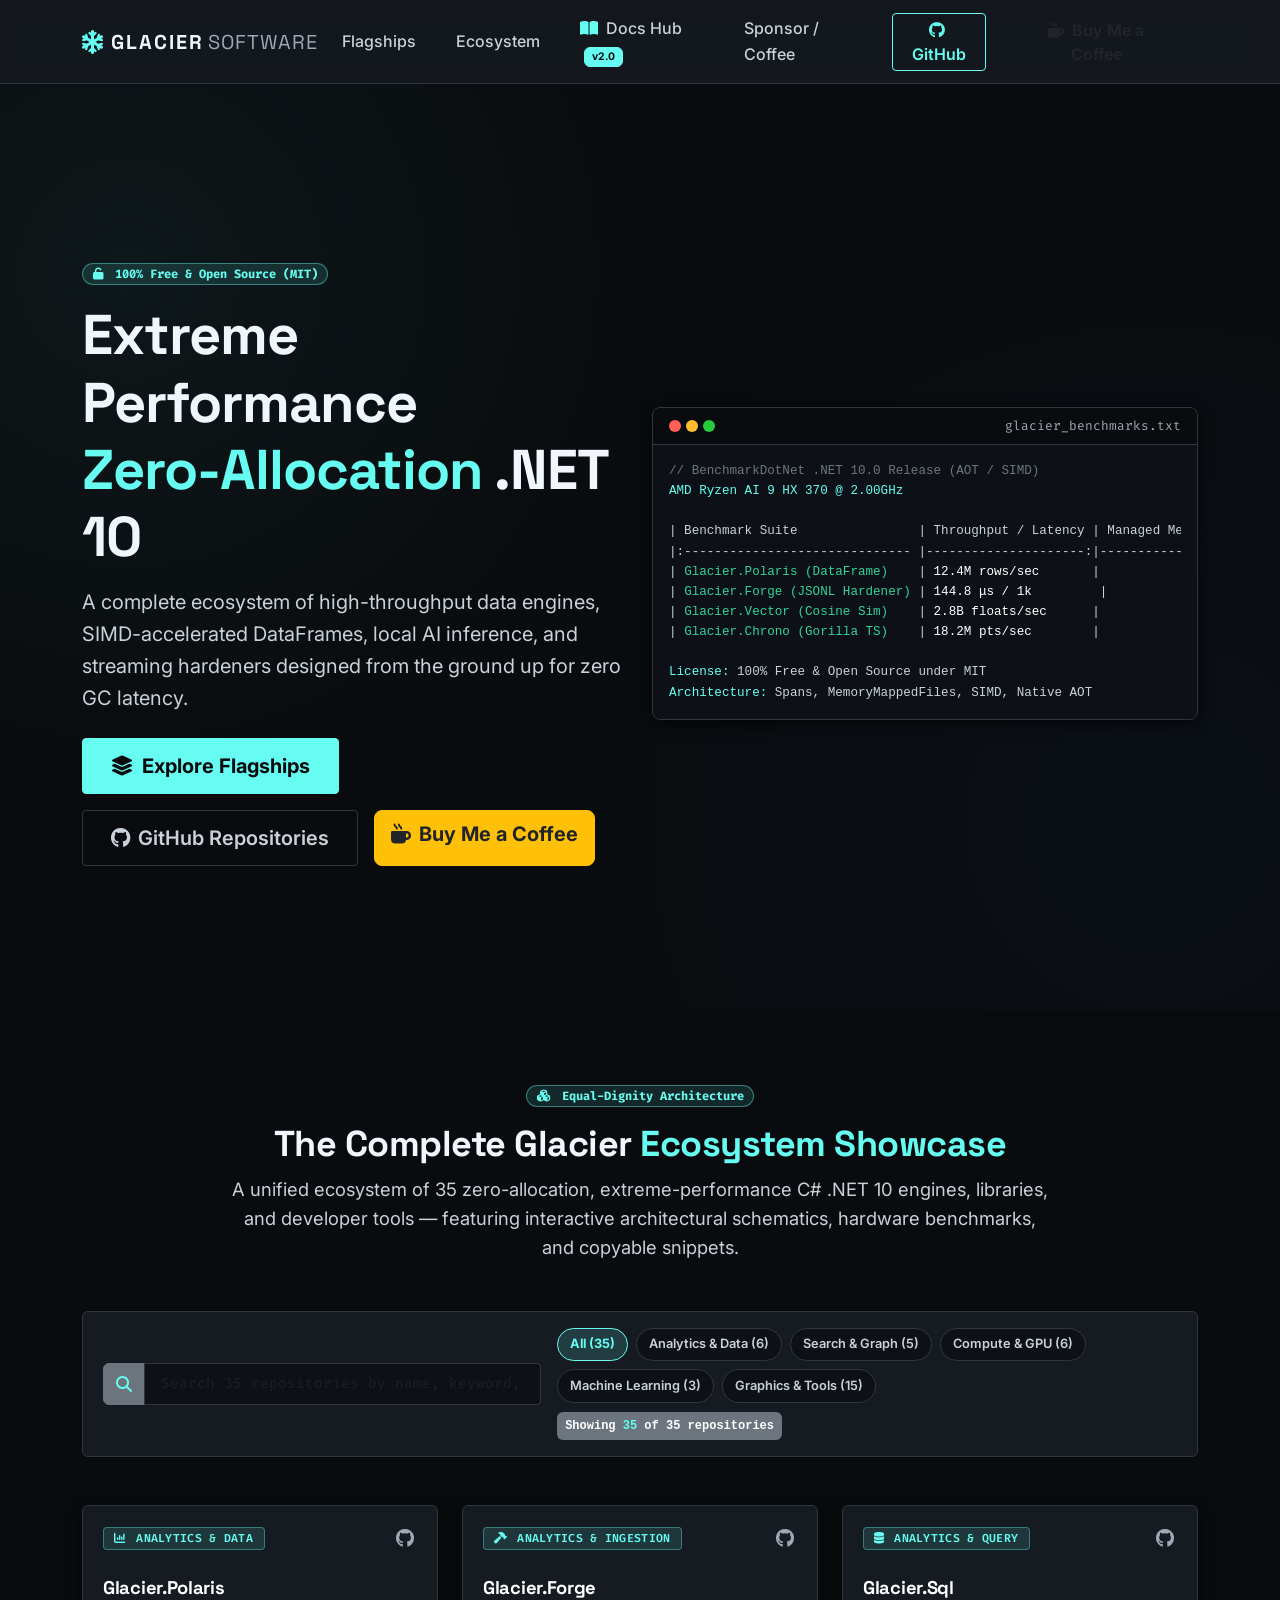
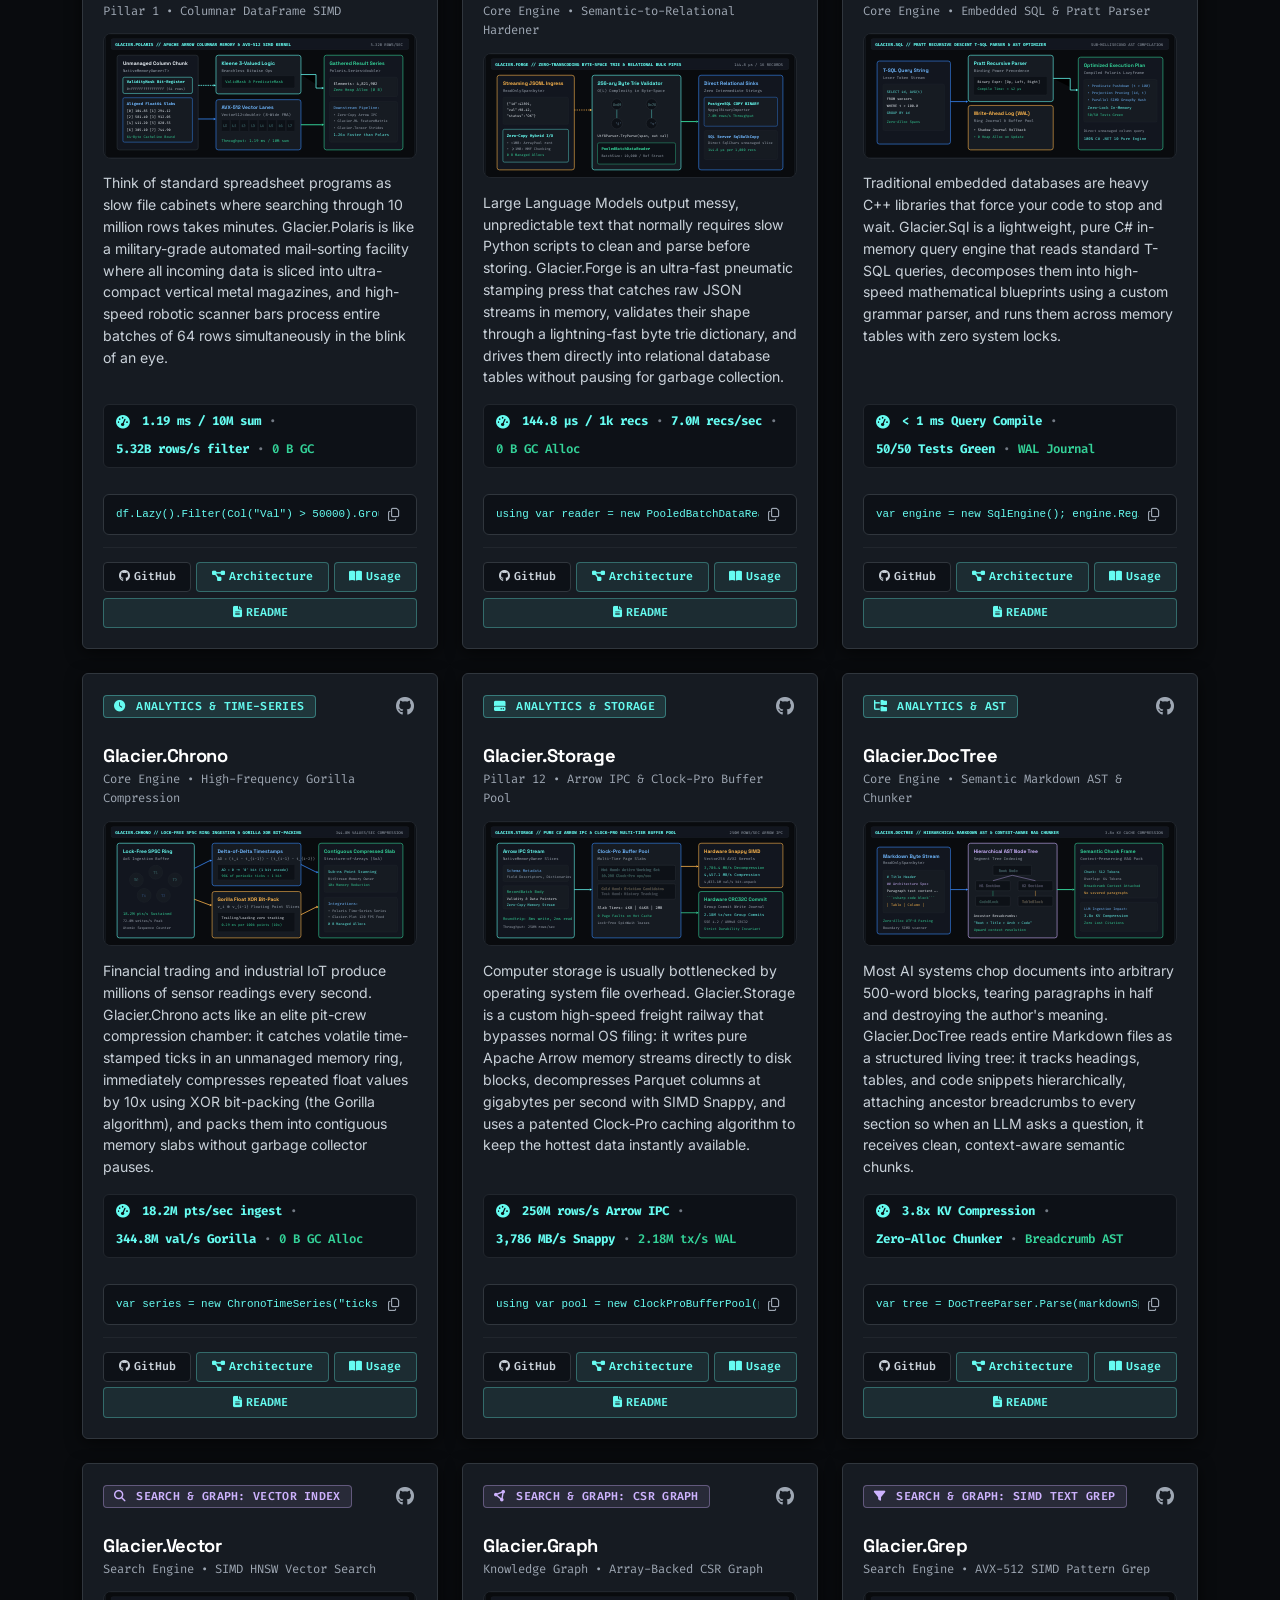
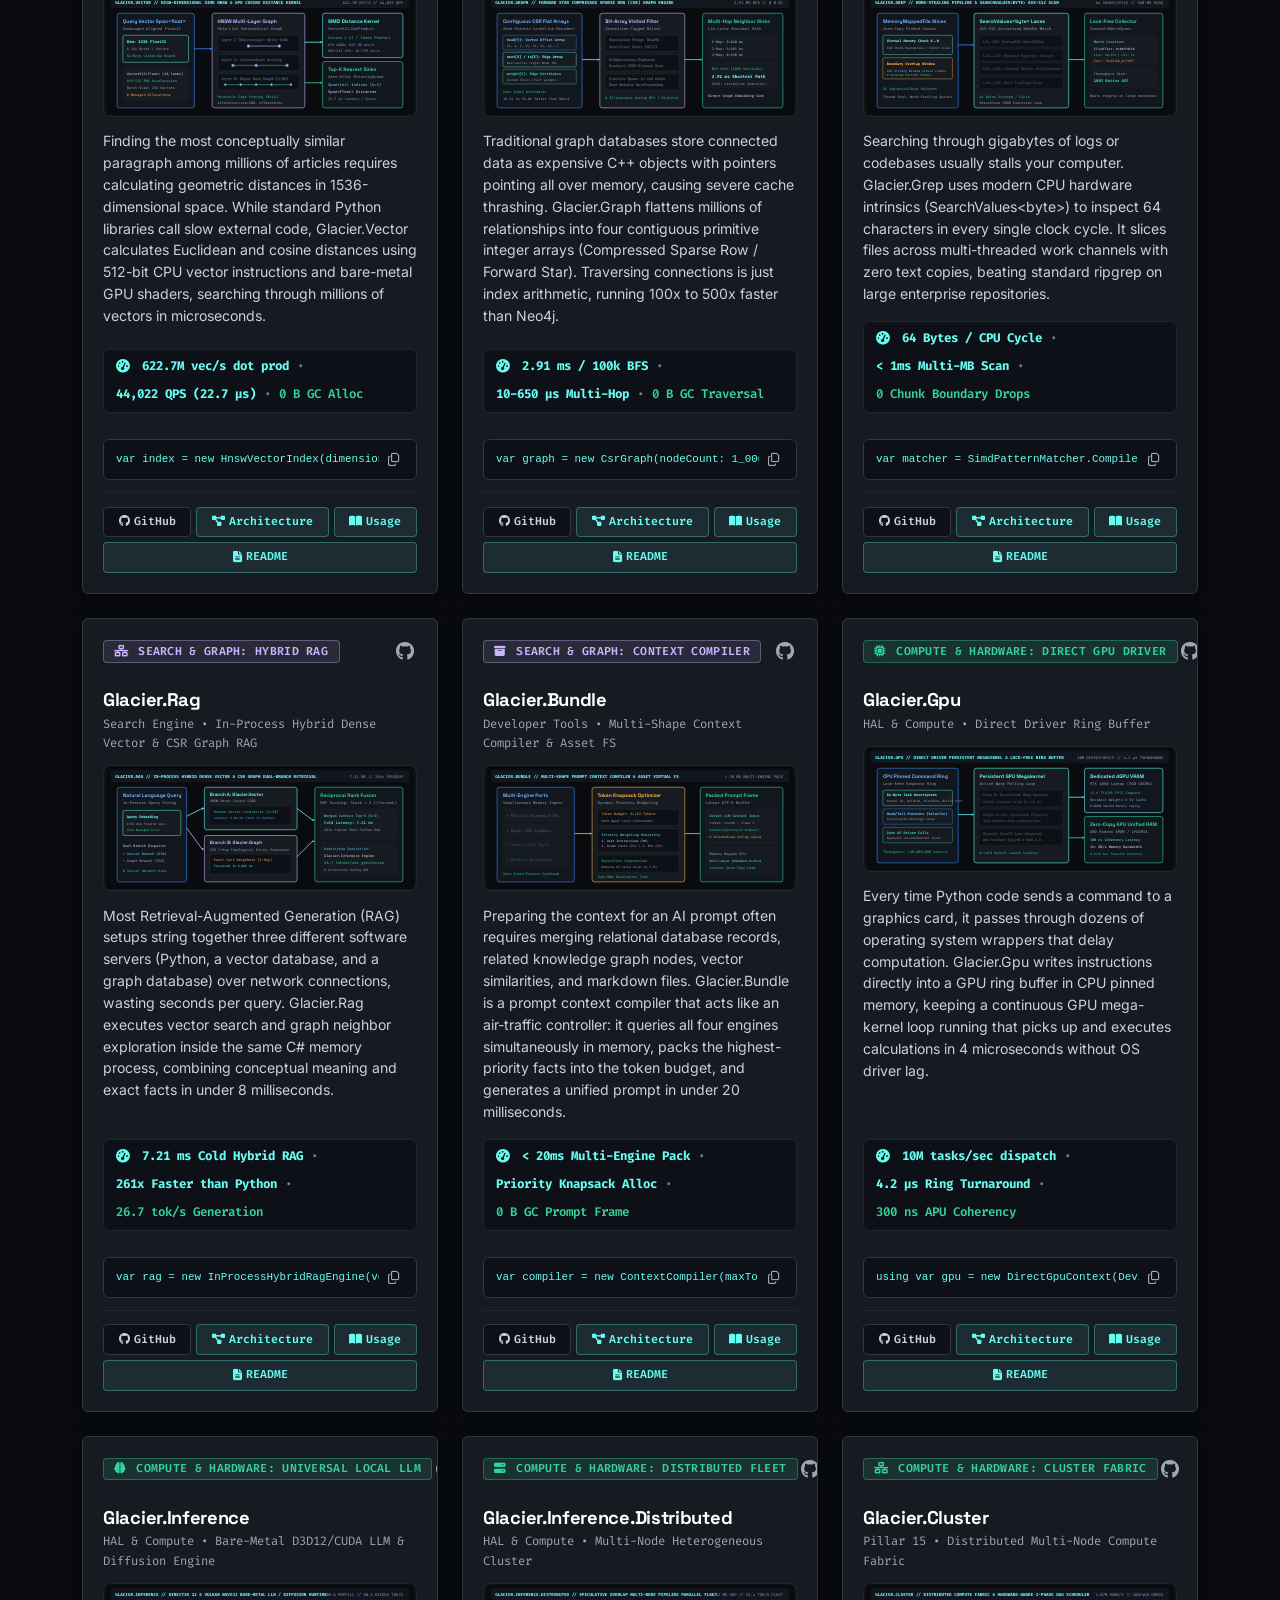
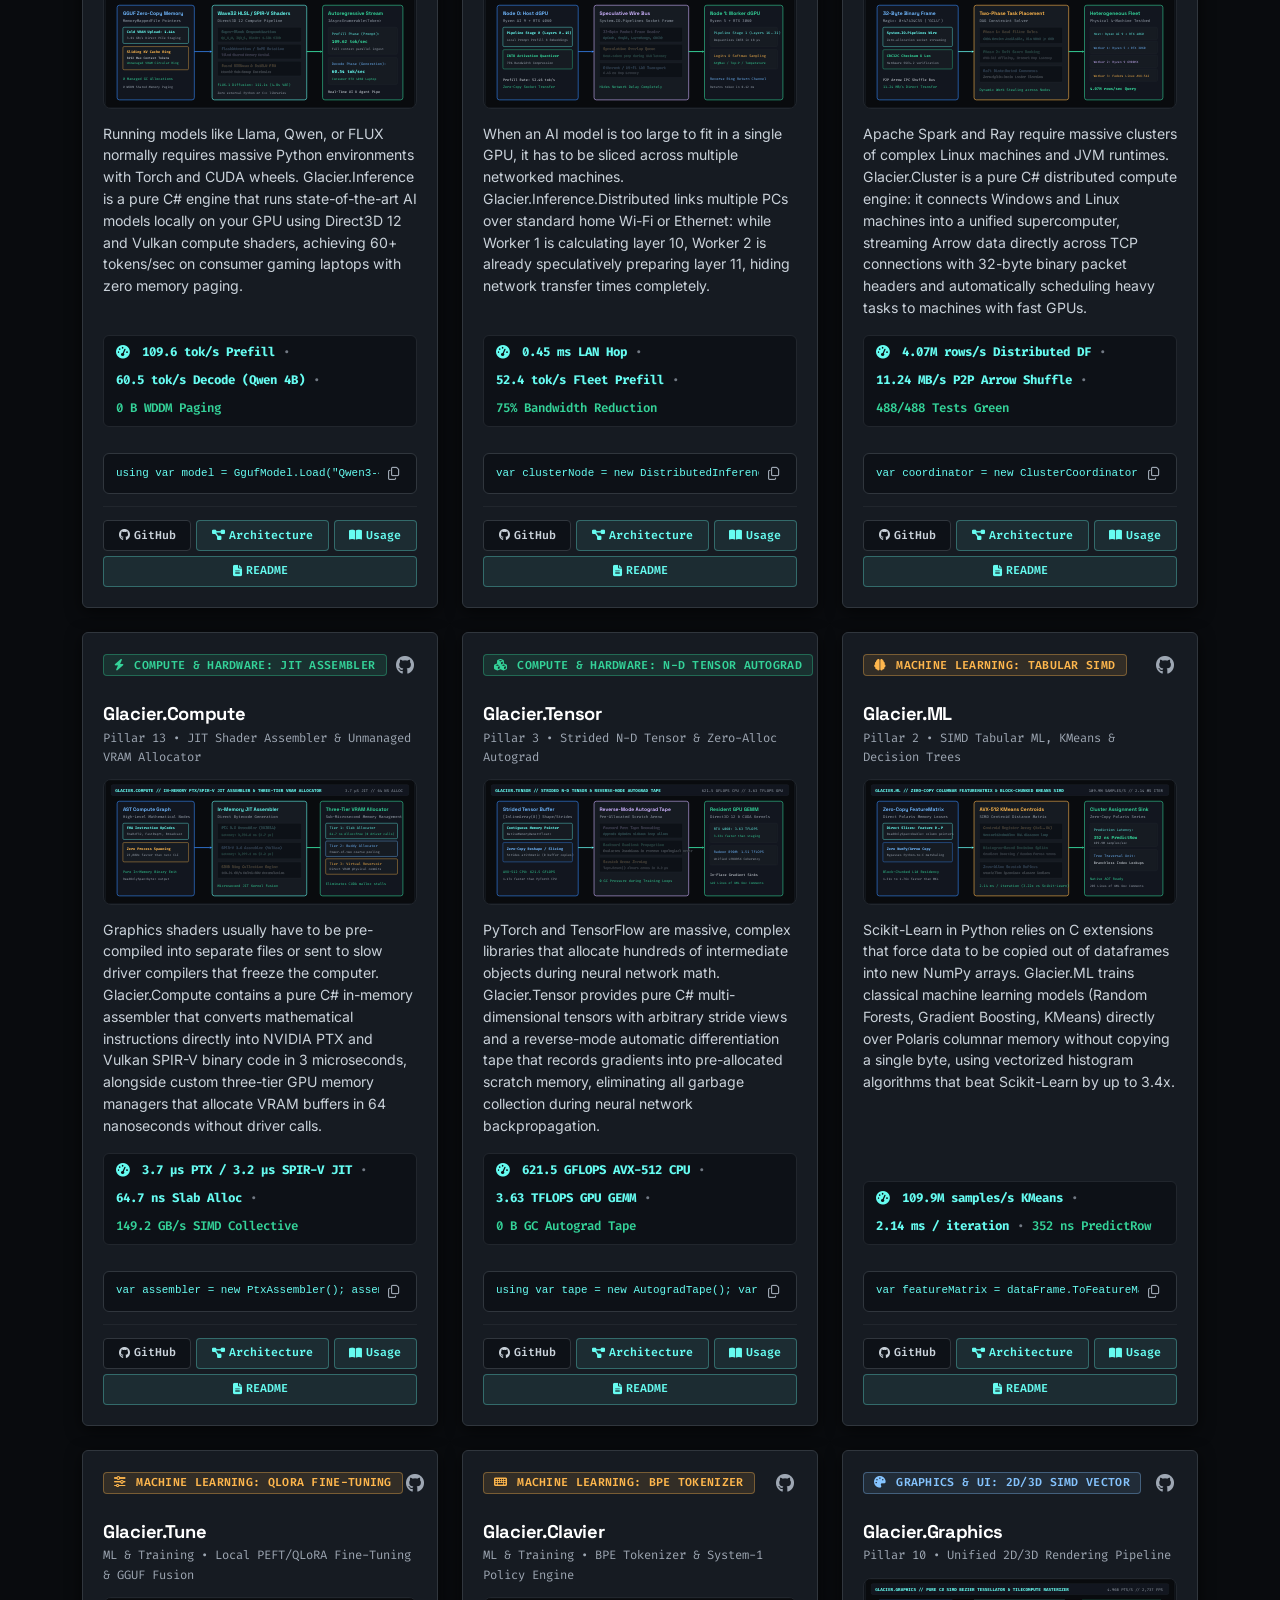
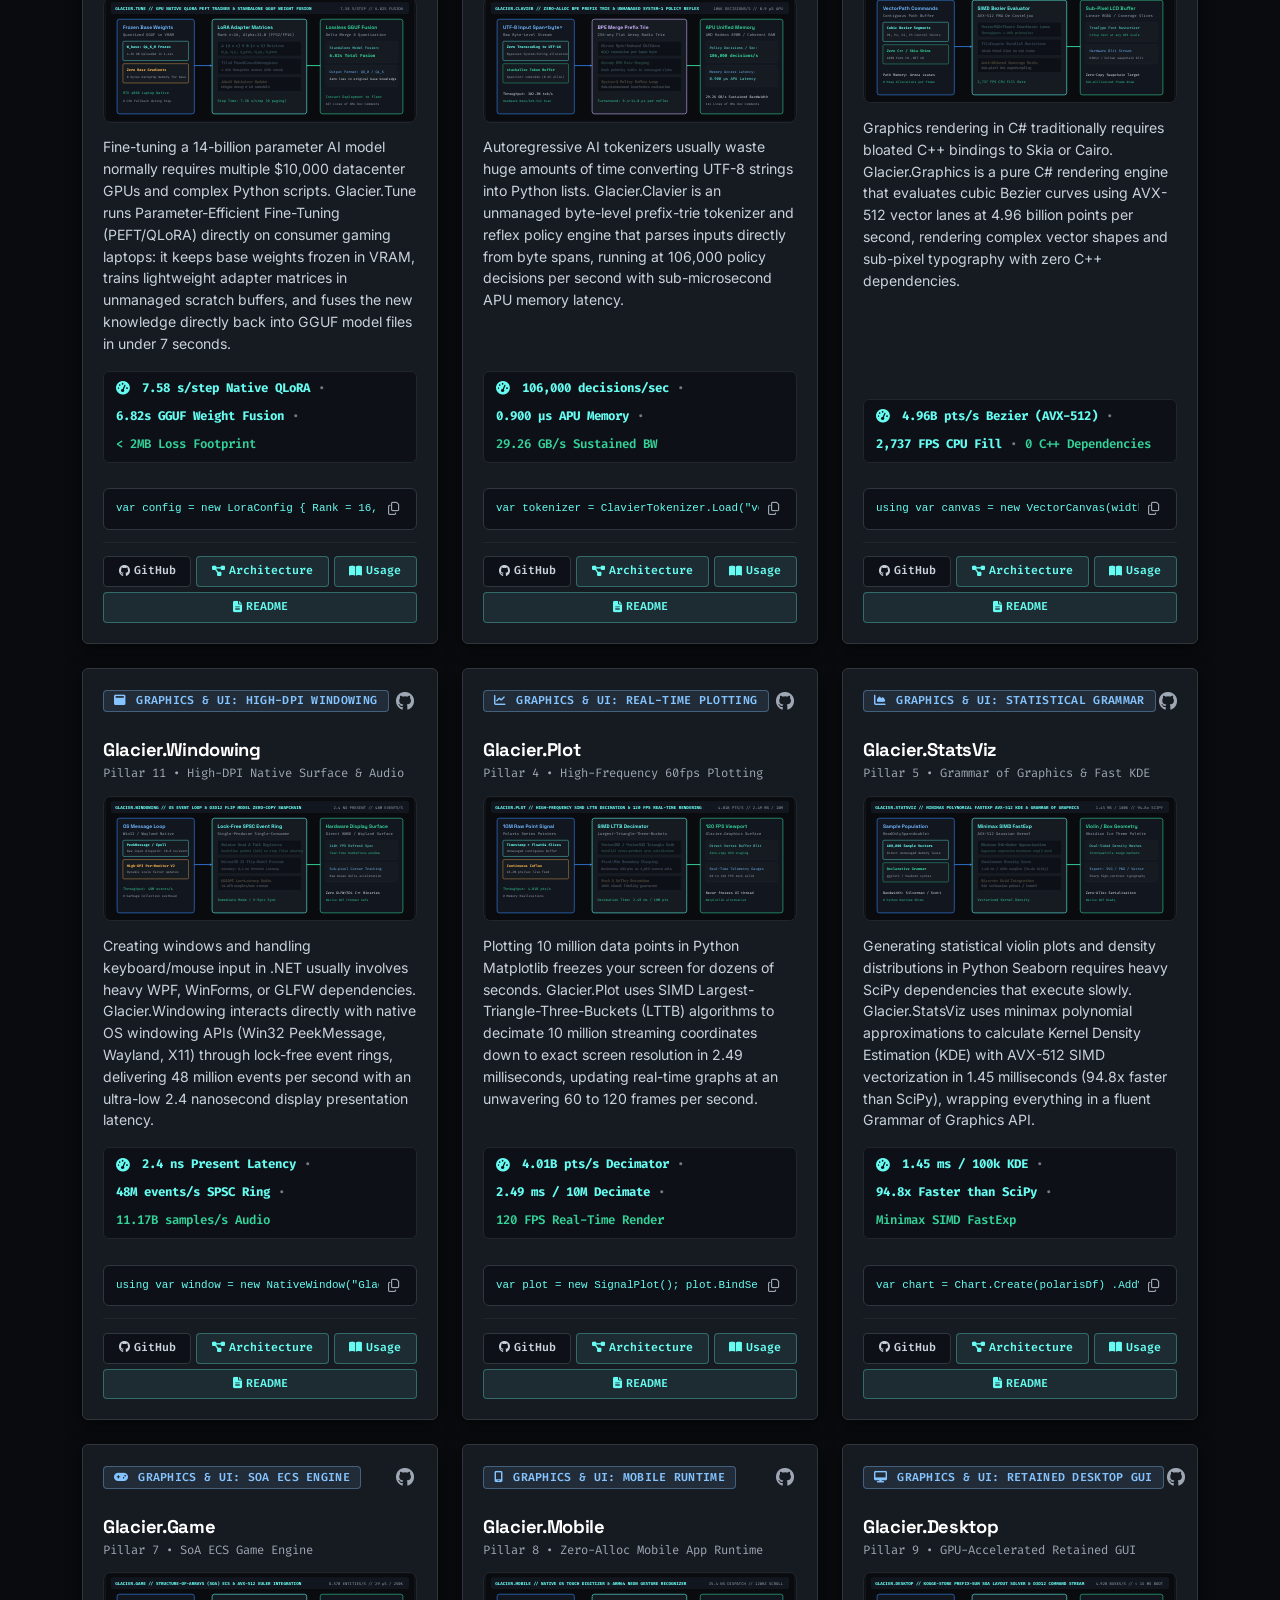
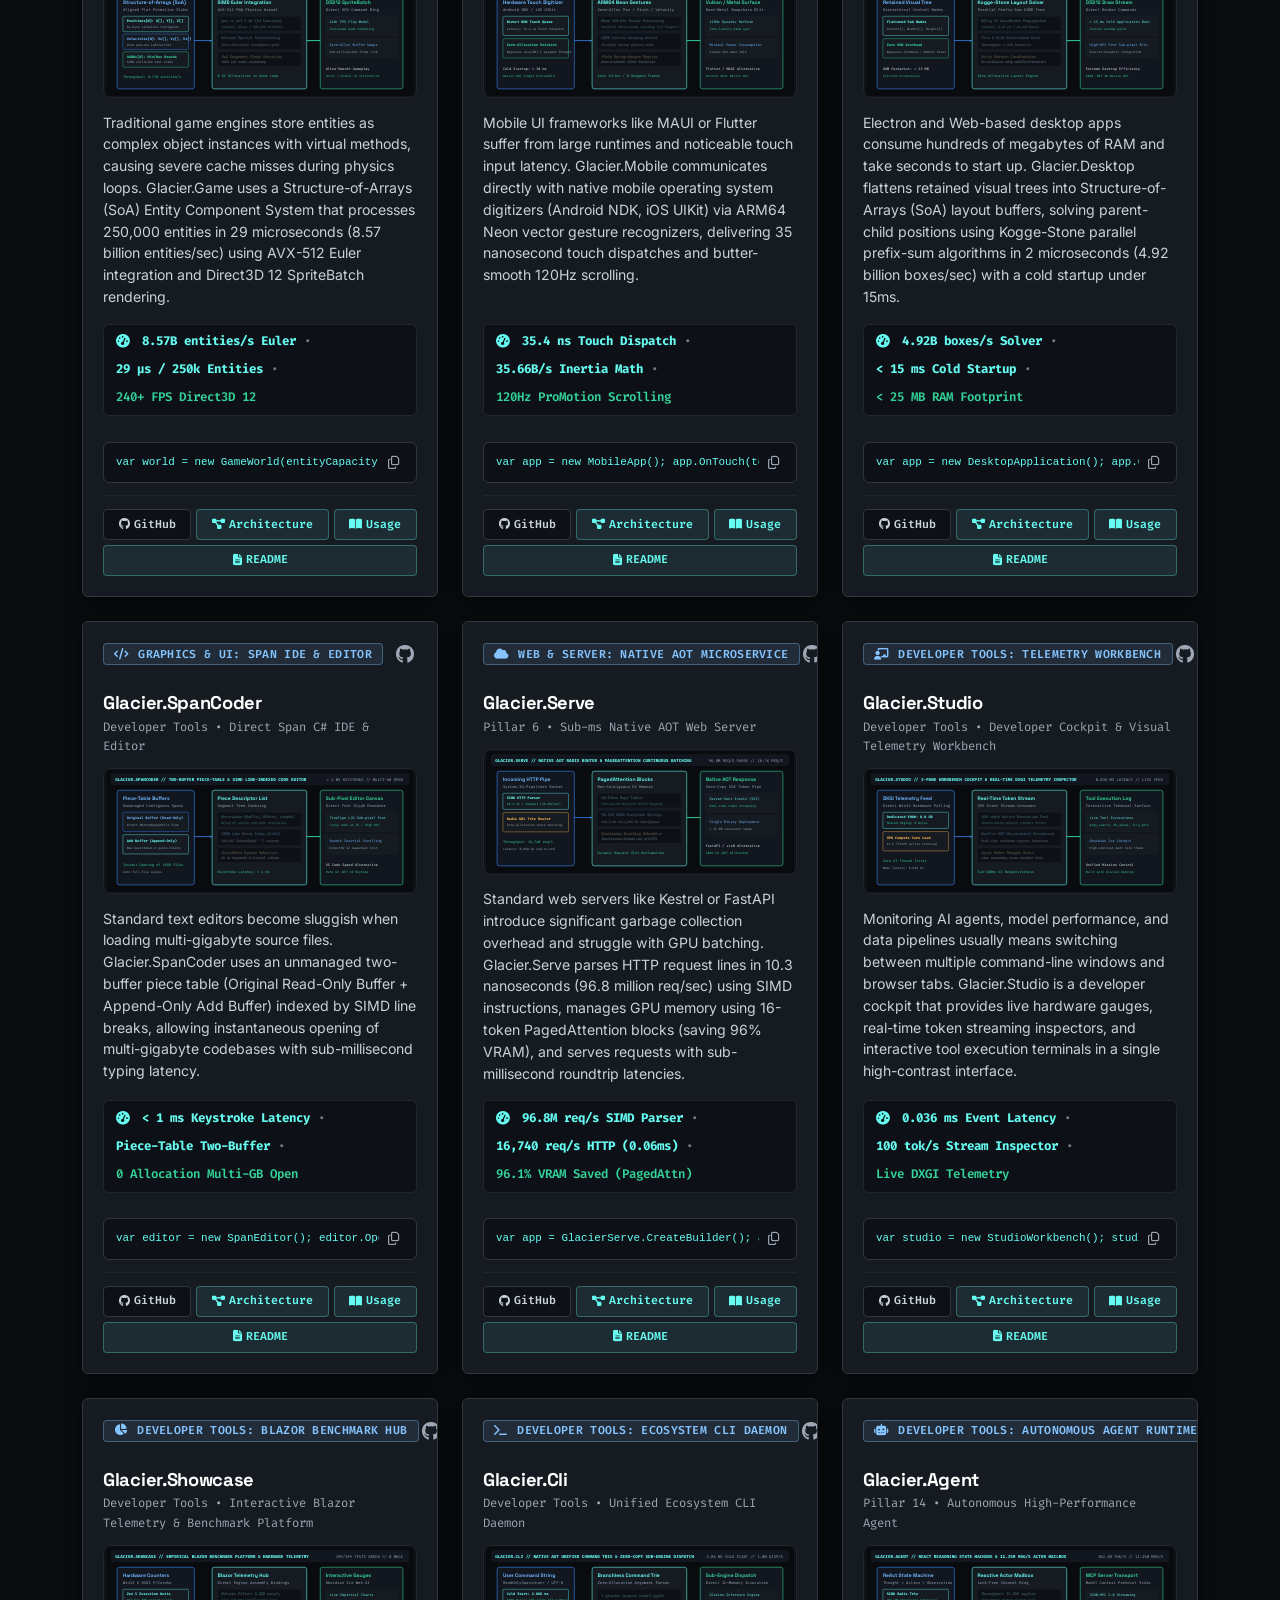
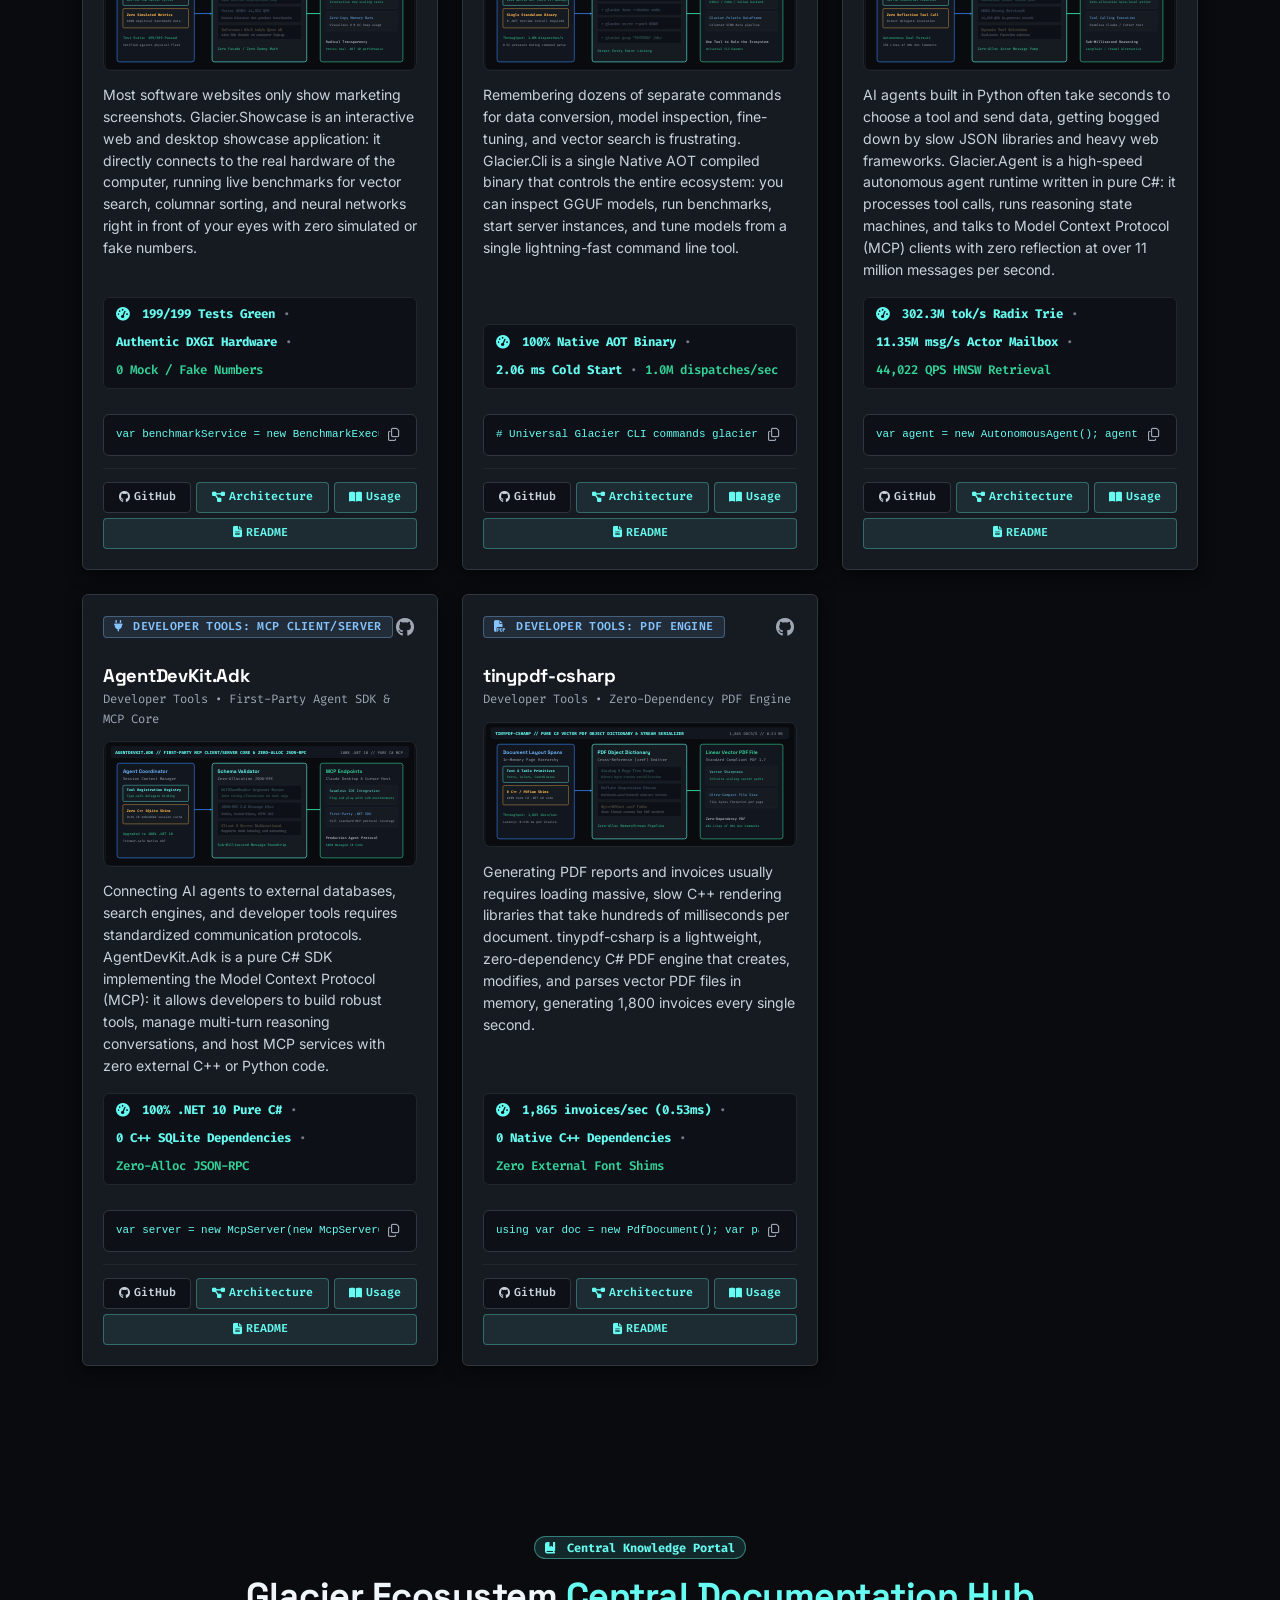
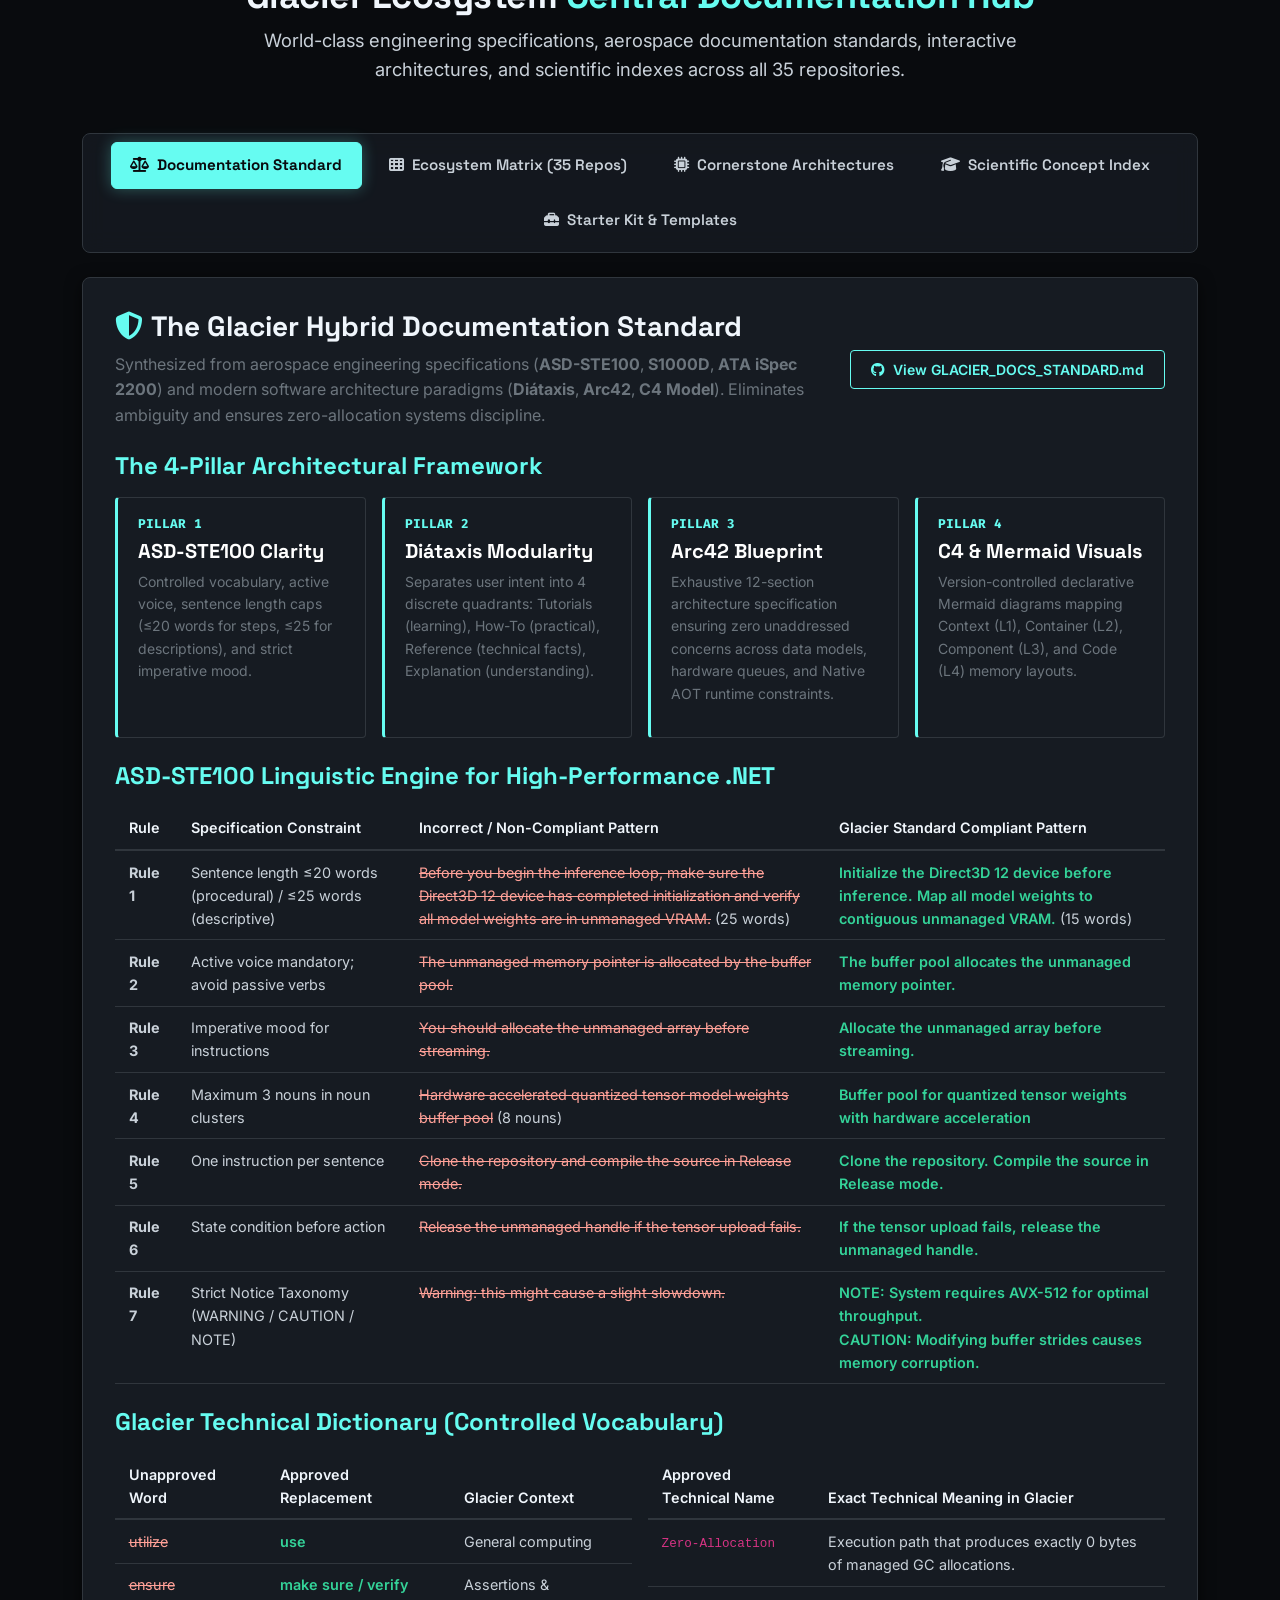
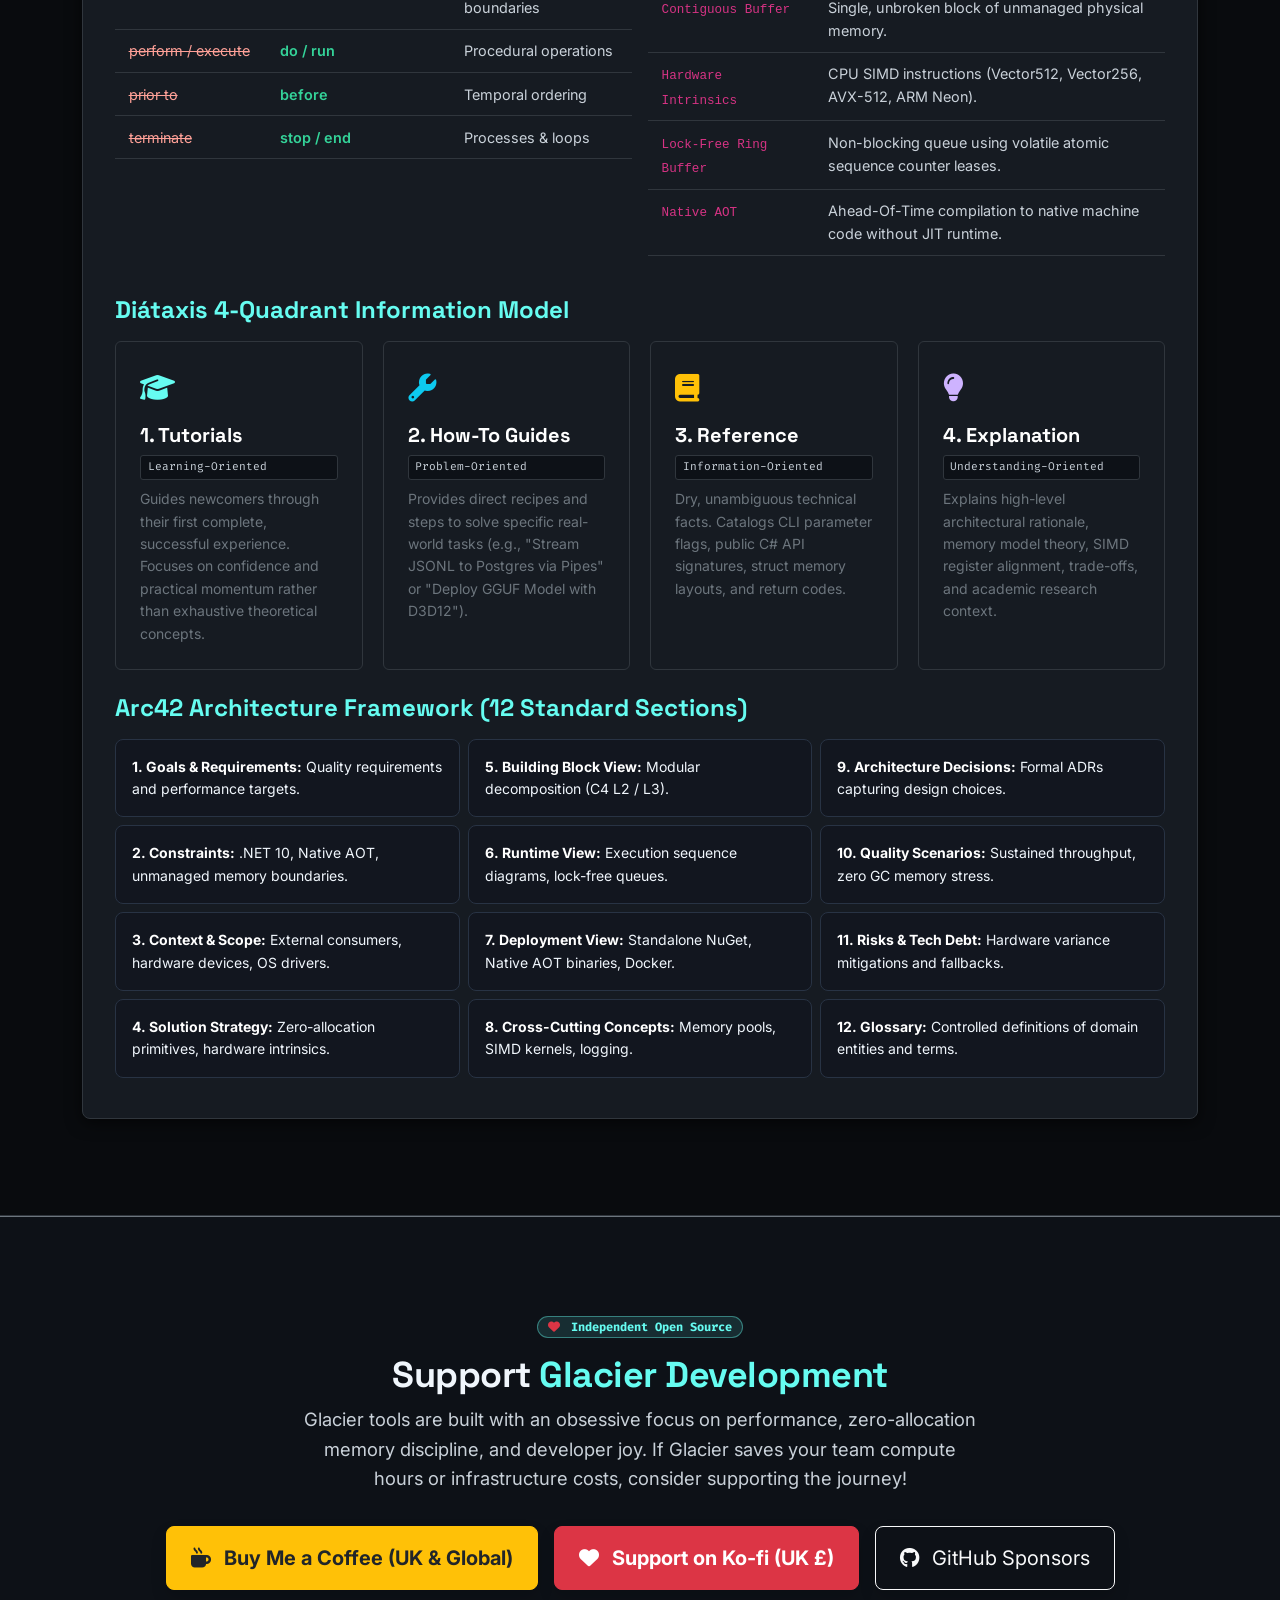
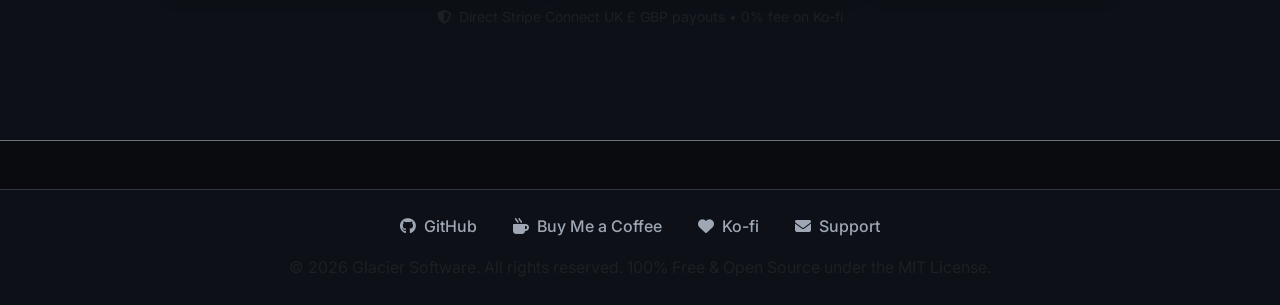
==== commit ffd2e304: "fix(cache): add versioning query to style.css link in index.html" ====
--- a/src/Backend/wwwroot/index.html
+++ b/src/Backend/wwwroot/index.html
@@ -14,7 +14,7 @@
     <!-- FontAwesome Icons -->
     <link rel="stylesheet" href="https://cdnjs.cloudflare.com/ajax/libs/font-awesome/6.4.0/css/all.min.css">
     <!-- Custom CSS -->
-    <link rel="stylesheet" href="style.css">
+    <link rel="stylesheet" href="style.css?v=2.1">
 </head>
 <body>
     <!-- Static Toast Container for Accessible Copy Notifications (Defect E2E-05) -->
--- a/src/Backend/wwwroot/style.css
+++ b/src/Backend/wwwroot/style.css
@@ -677,7 +677,7 @@
     background-color: var(--canvas-surface, #161b22);
     border: 1px solid var(--border-razor, #30363d);
     border-radius: 12px;
-    padding: 1.25rem 1.5rem 1.5rem;
+    padding: 1.25rem 1.15rem 1.35rem;
     position: relative;
     overflow: hidden;
     box-shadow: var(--shadow-card);
@@ -803,7 +803,8 @@
 
 .project-card .card-links {
     display: flex;
-    gap: 0.5rem;
+    flex-wrap: wrap;
+    gap: 0.32rem;
     border-top: 1px solid var(--border-grid, #21262d);
     padding-top: 0.85rem;
     margin-top: auto;
@@ -811,16 +812,18 @@
 
 .project-card .card-link-btn {
     font-family: var(--font-mono, 'Fira Code', monospace);
-    font-size: 0.75rem;
+    font-size: 0.72rem;
     font-weight: 600;
-    padding: 0.35rem 0.65rem;
+    padding: 0.32rem 0.42rem;
     border-radius: 4px;
     text-decoration: none;
     transition: all 0.2s ease;
     display: inline-flex;
     align-items: center;
-    gap: 0.35rem;
-    flex: 1;
+    gap: 0.25rem;
+    flex: 1 1 auto;
+    min-width: 0;
+    white-space: nowrap;
     justify-content: center;
 }
 
@@ -2166,11 +2169,17 @@
     .ecosystem-grid,
     .matrix-grid {
         grid-template-columns: repeat(4, 1fr) !important;
-        gap: 1.5rem;
+        gap: 1.25rem;
     }
 
     .container {
-        max-width: 1520px;
+        max-width: 1720px !important;
+    }
+}
+
+@media (min-width: 1920px) {
+    .container {
+        max-width: 1860px !important;
     }
 }
 
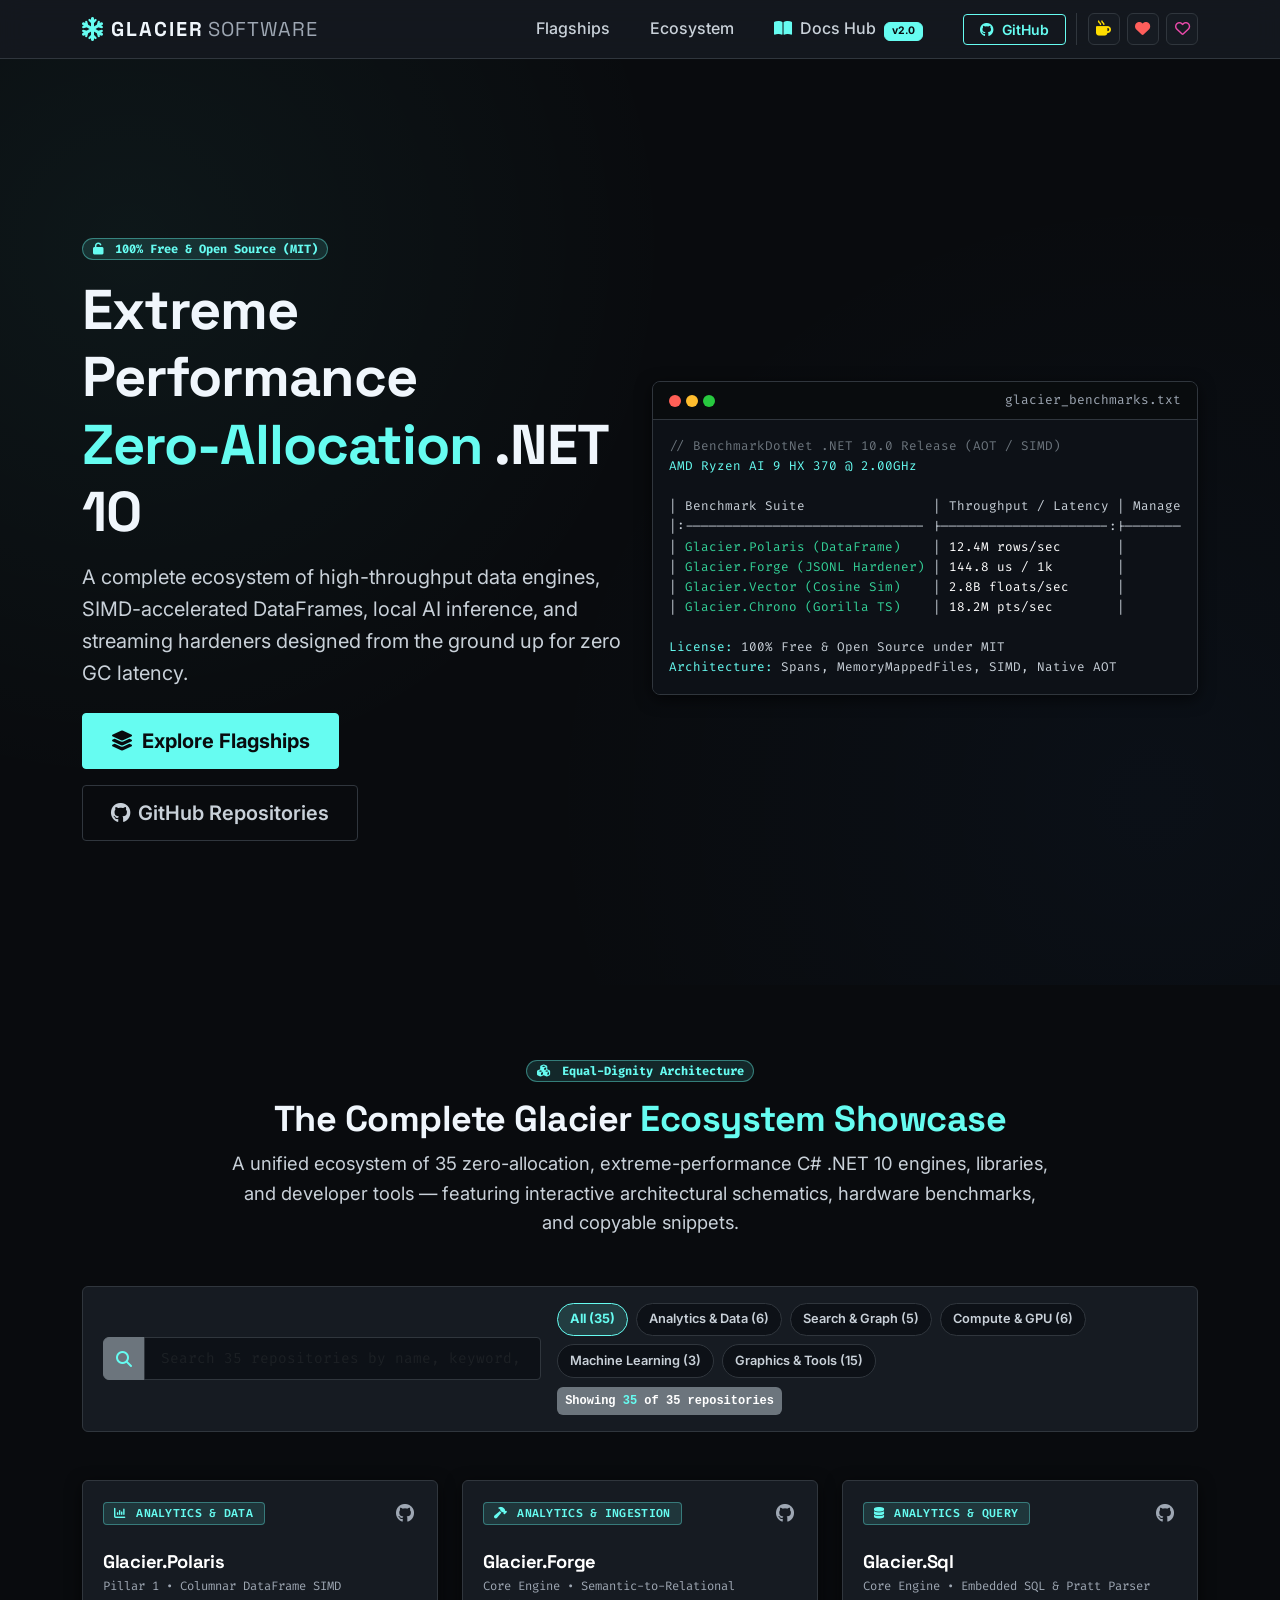
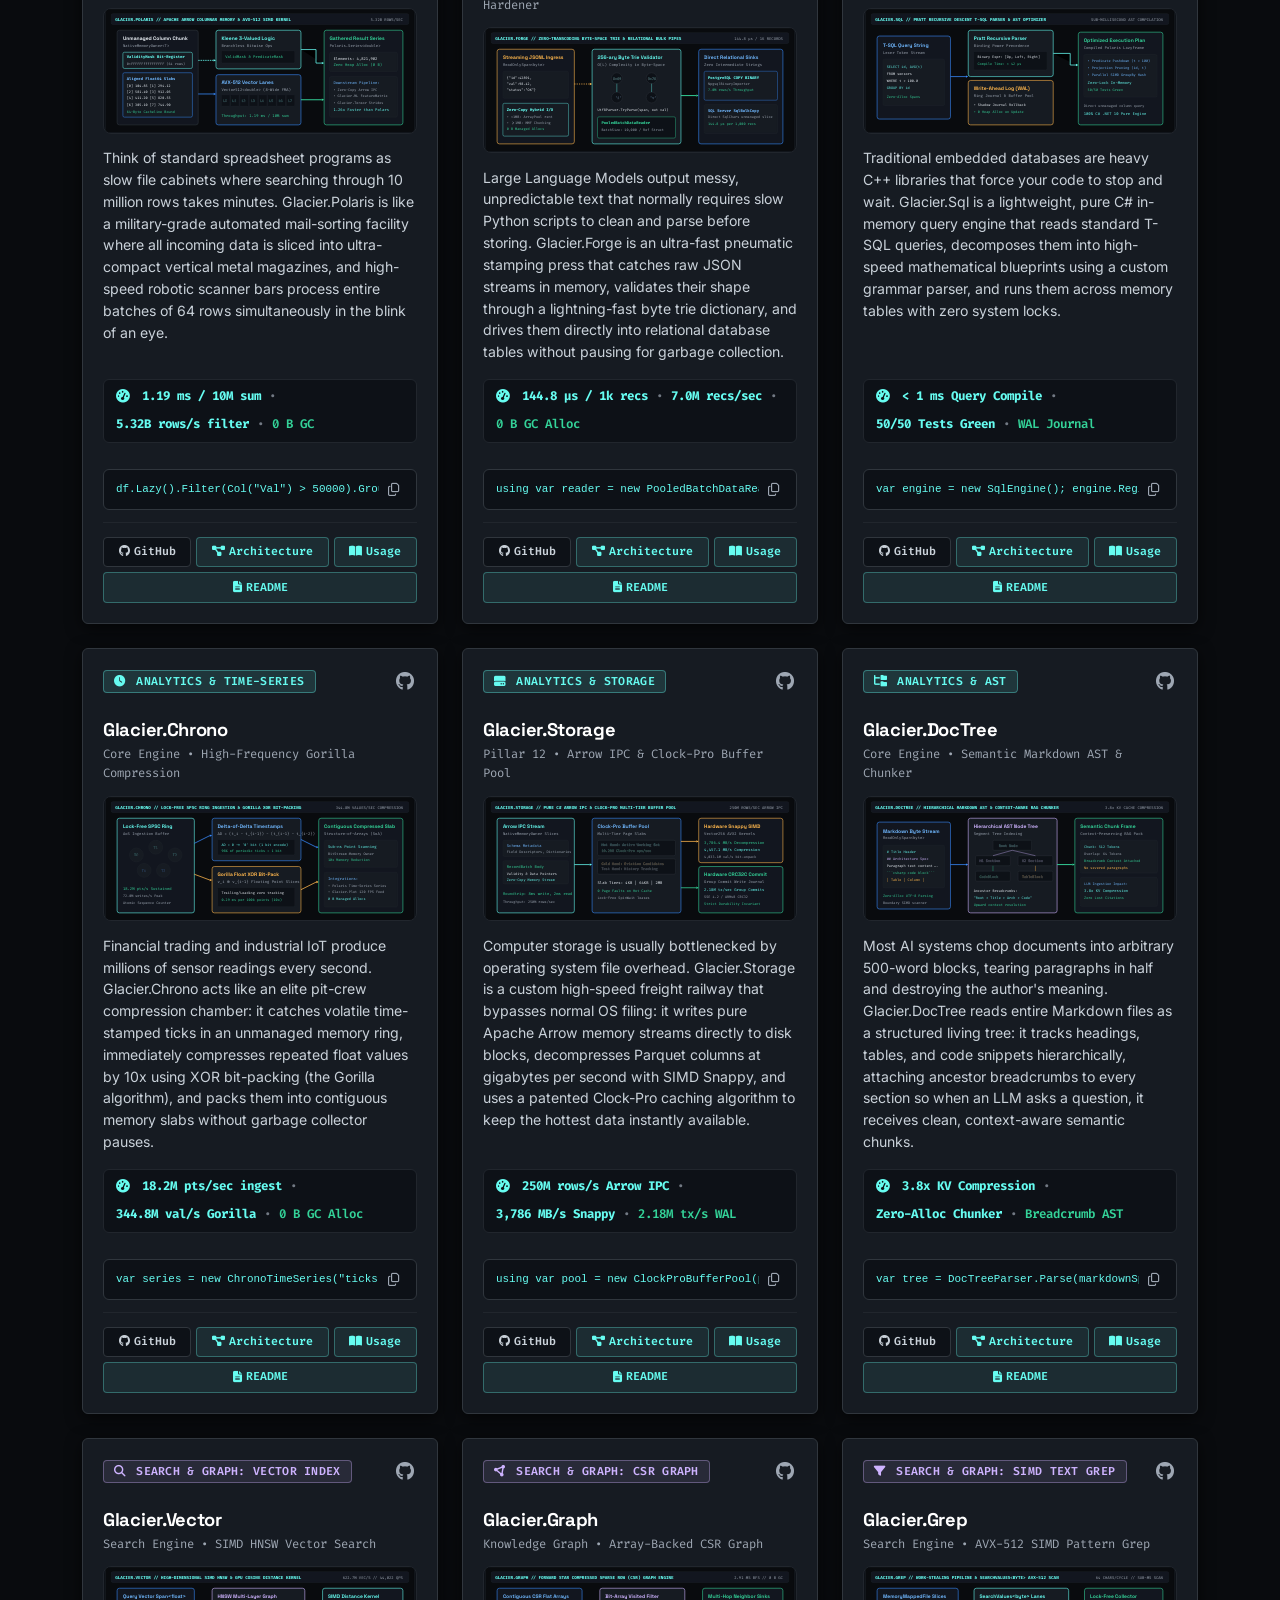
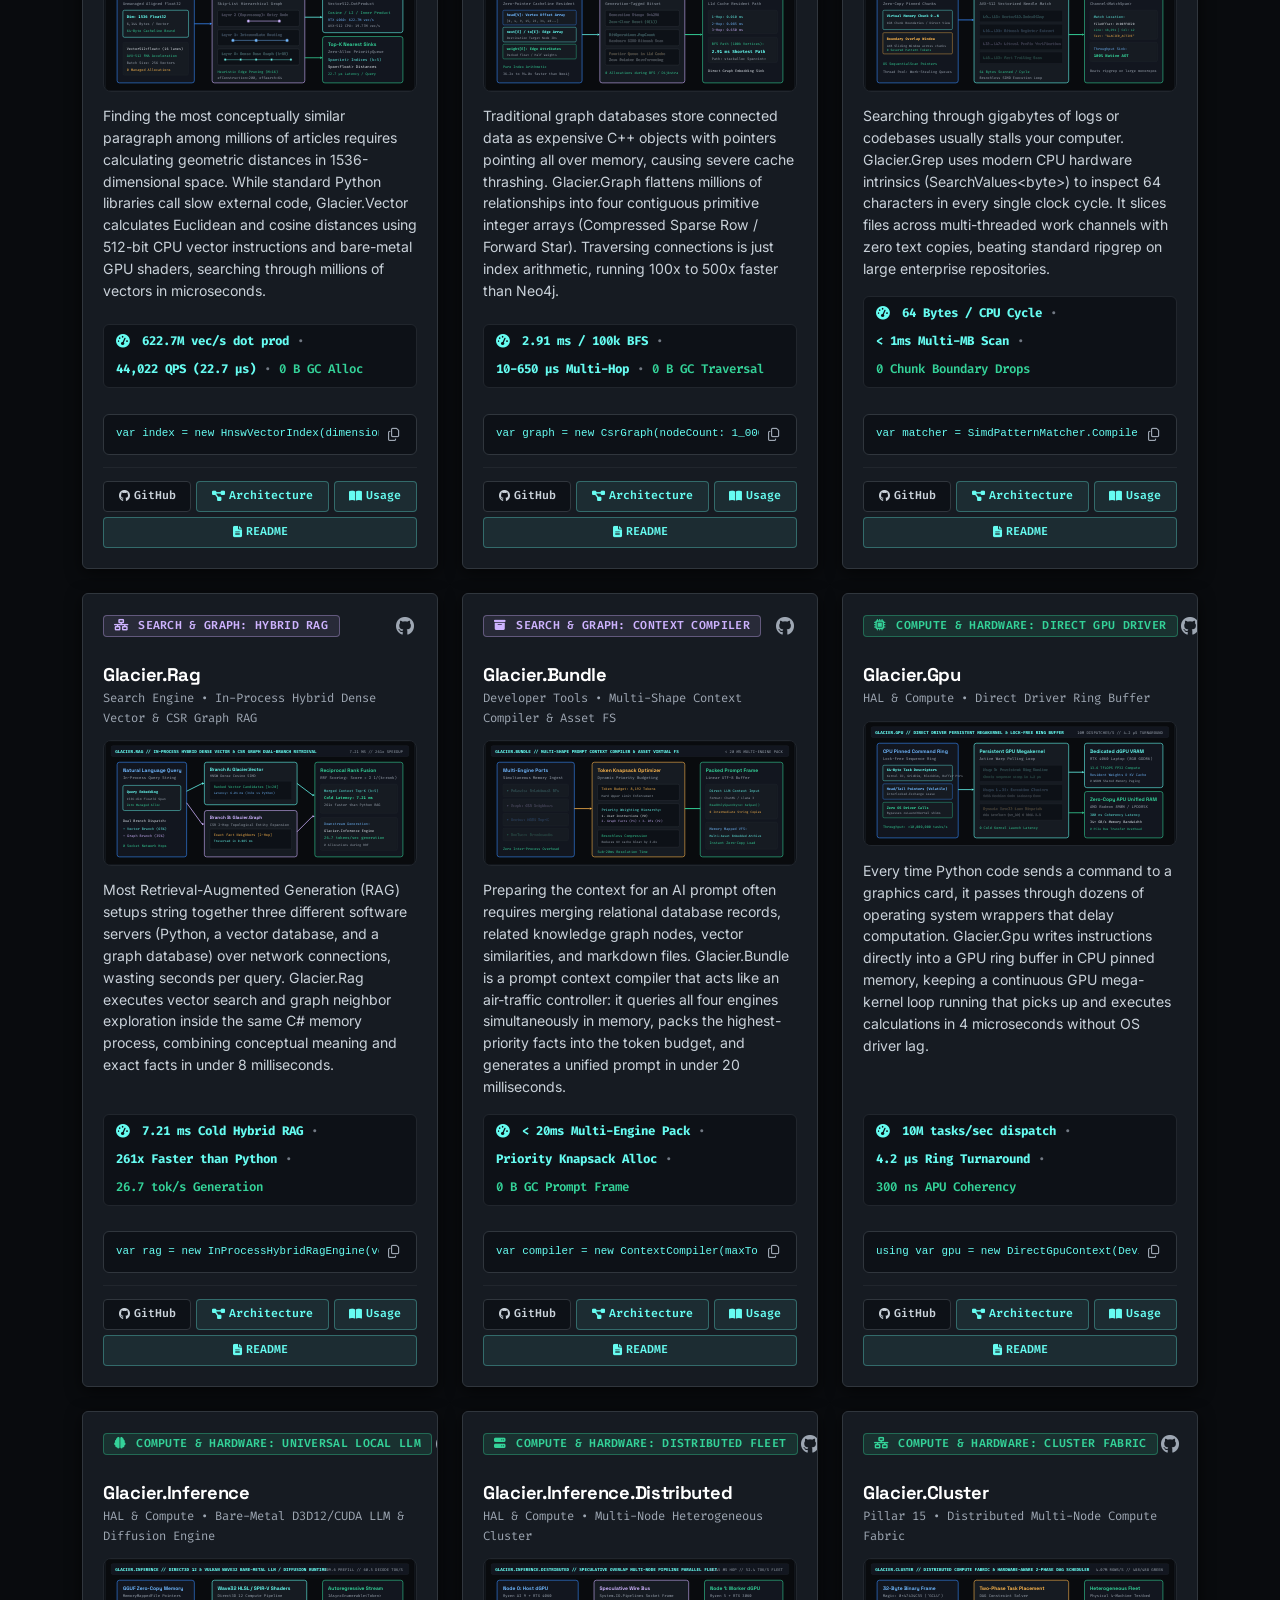
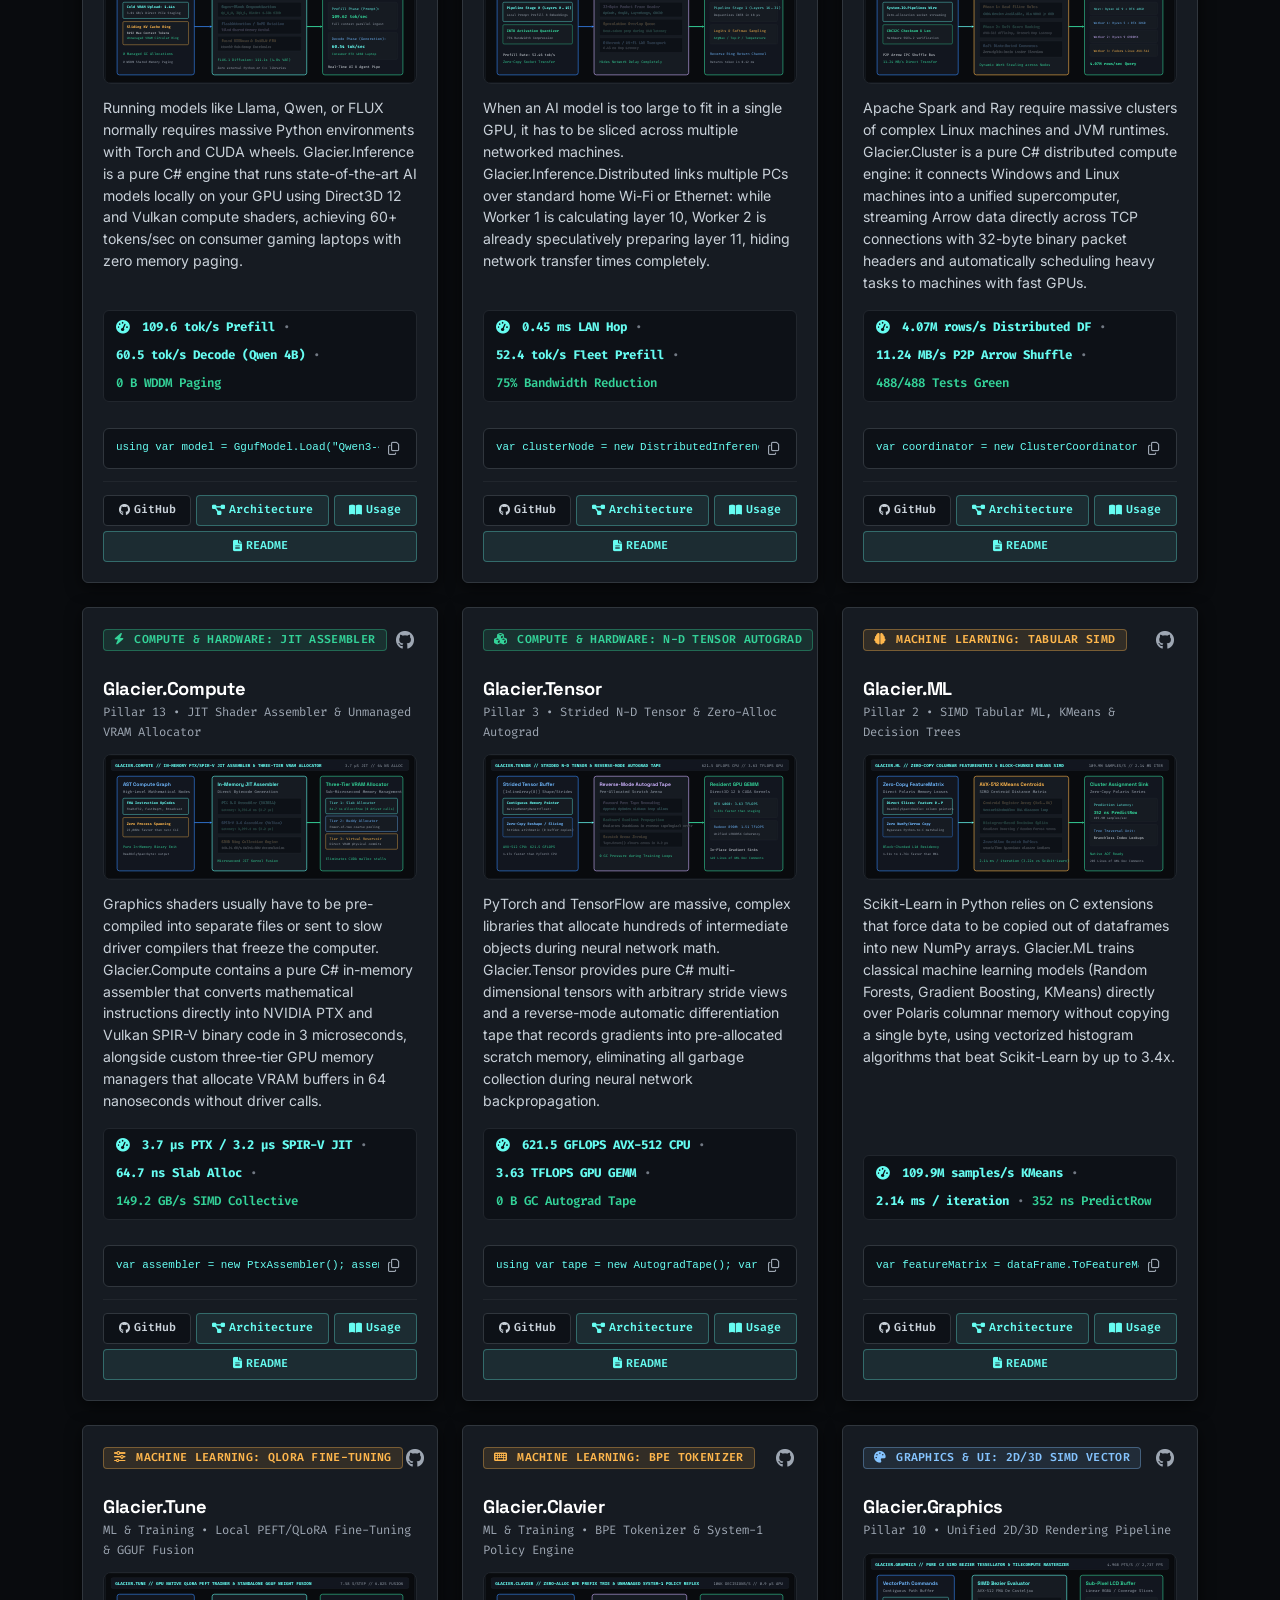
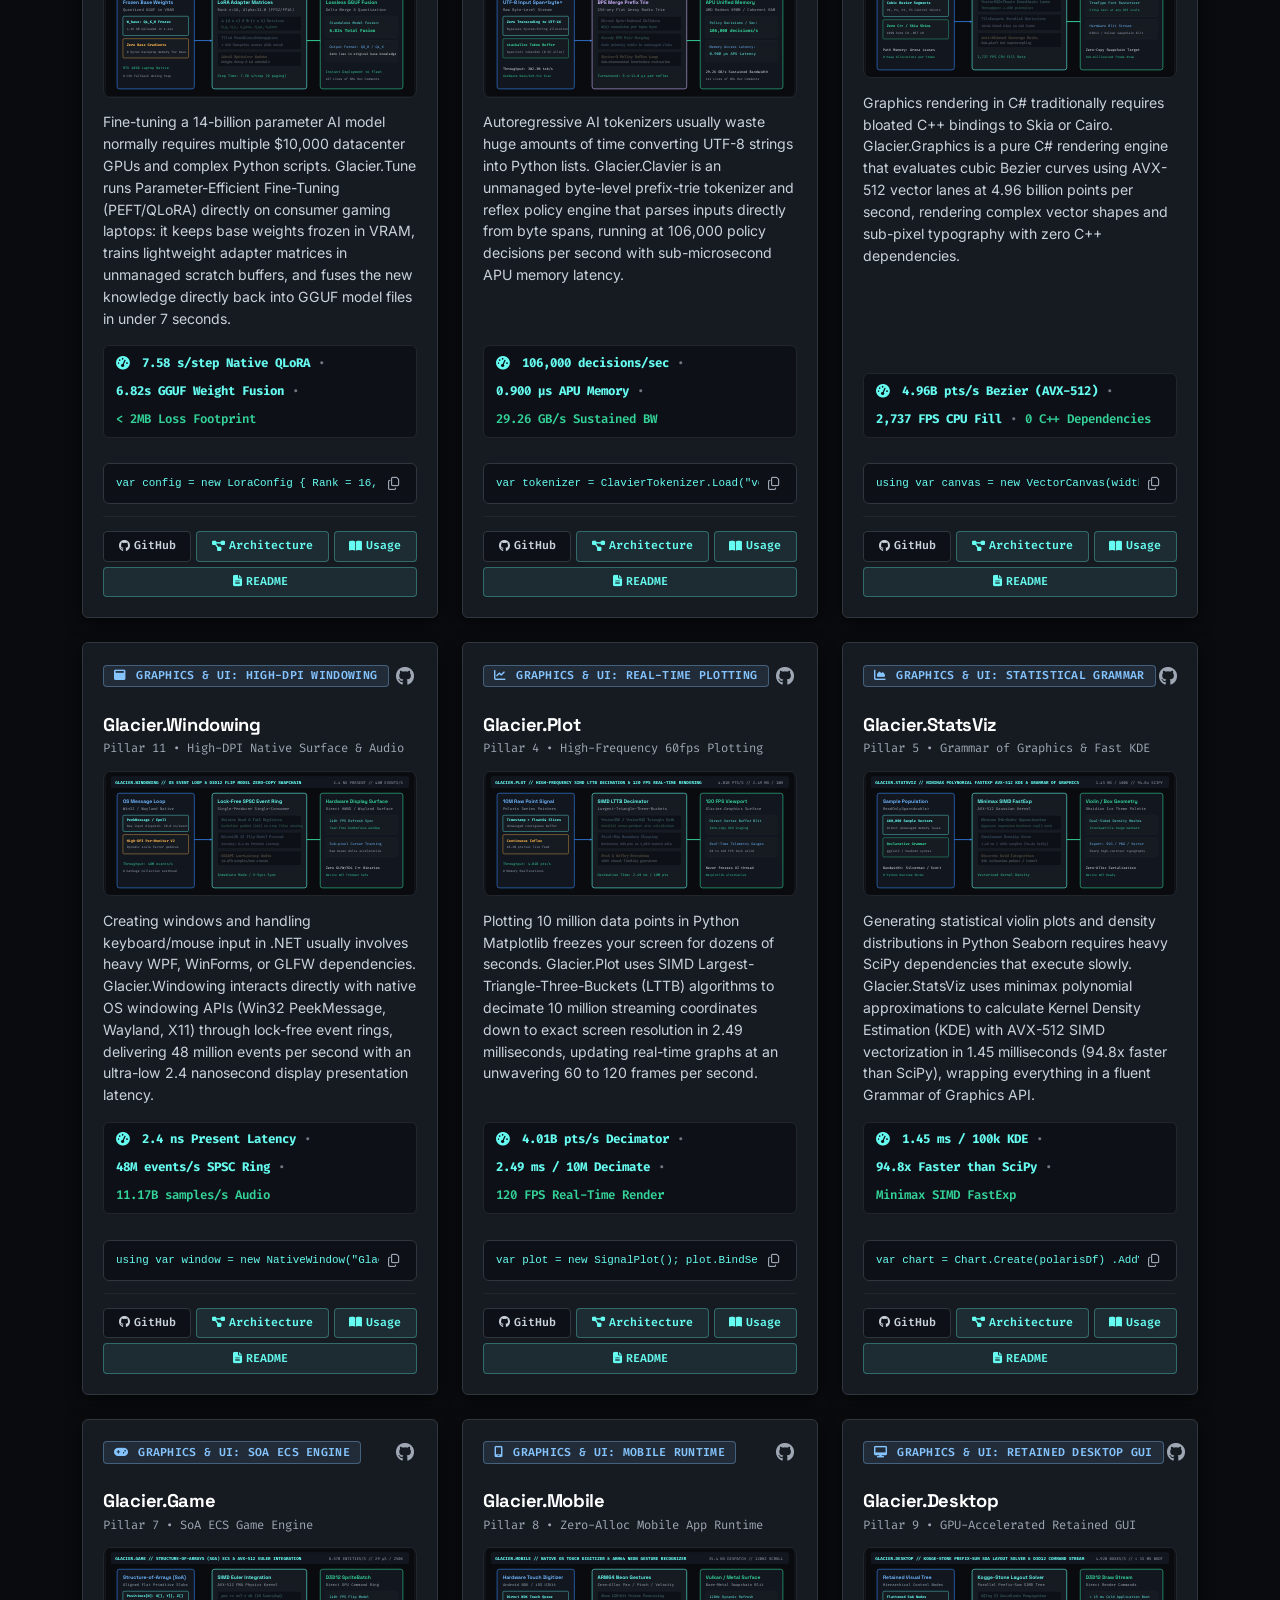
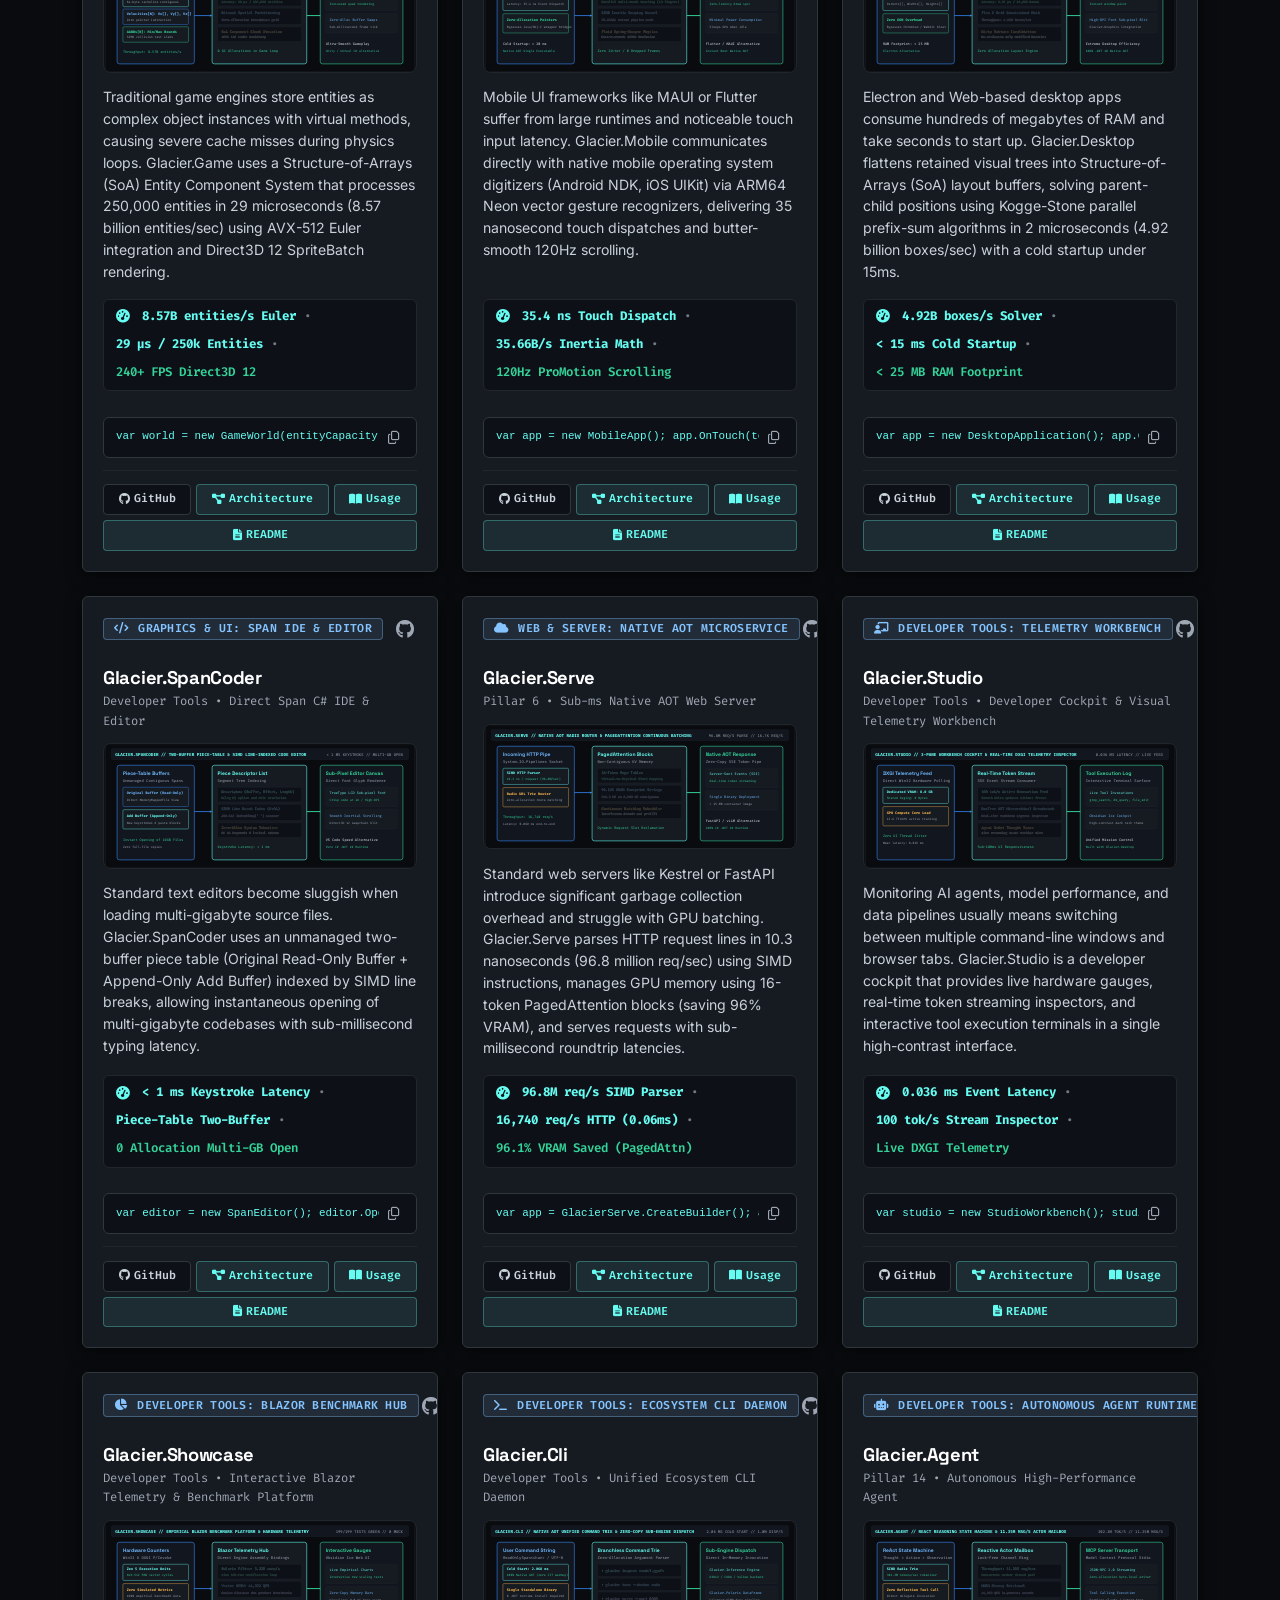
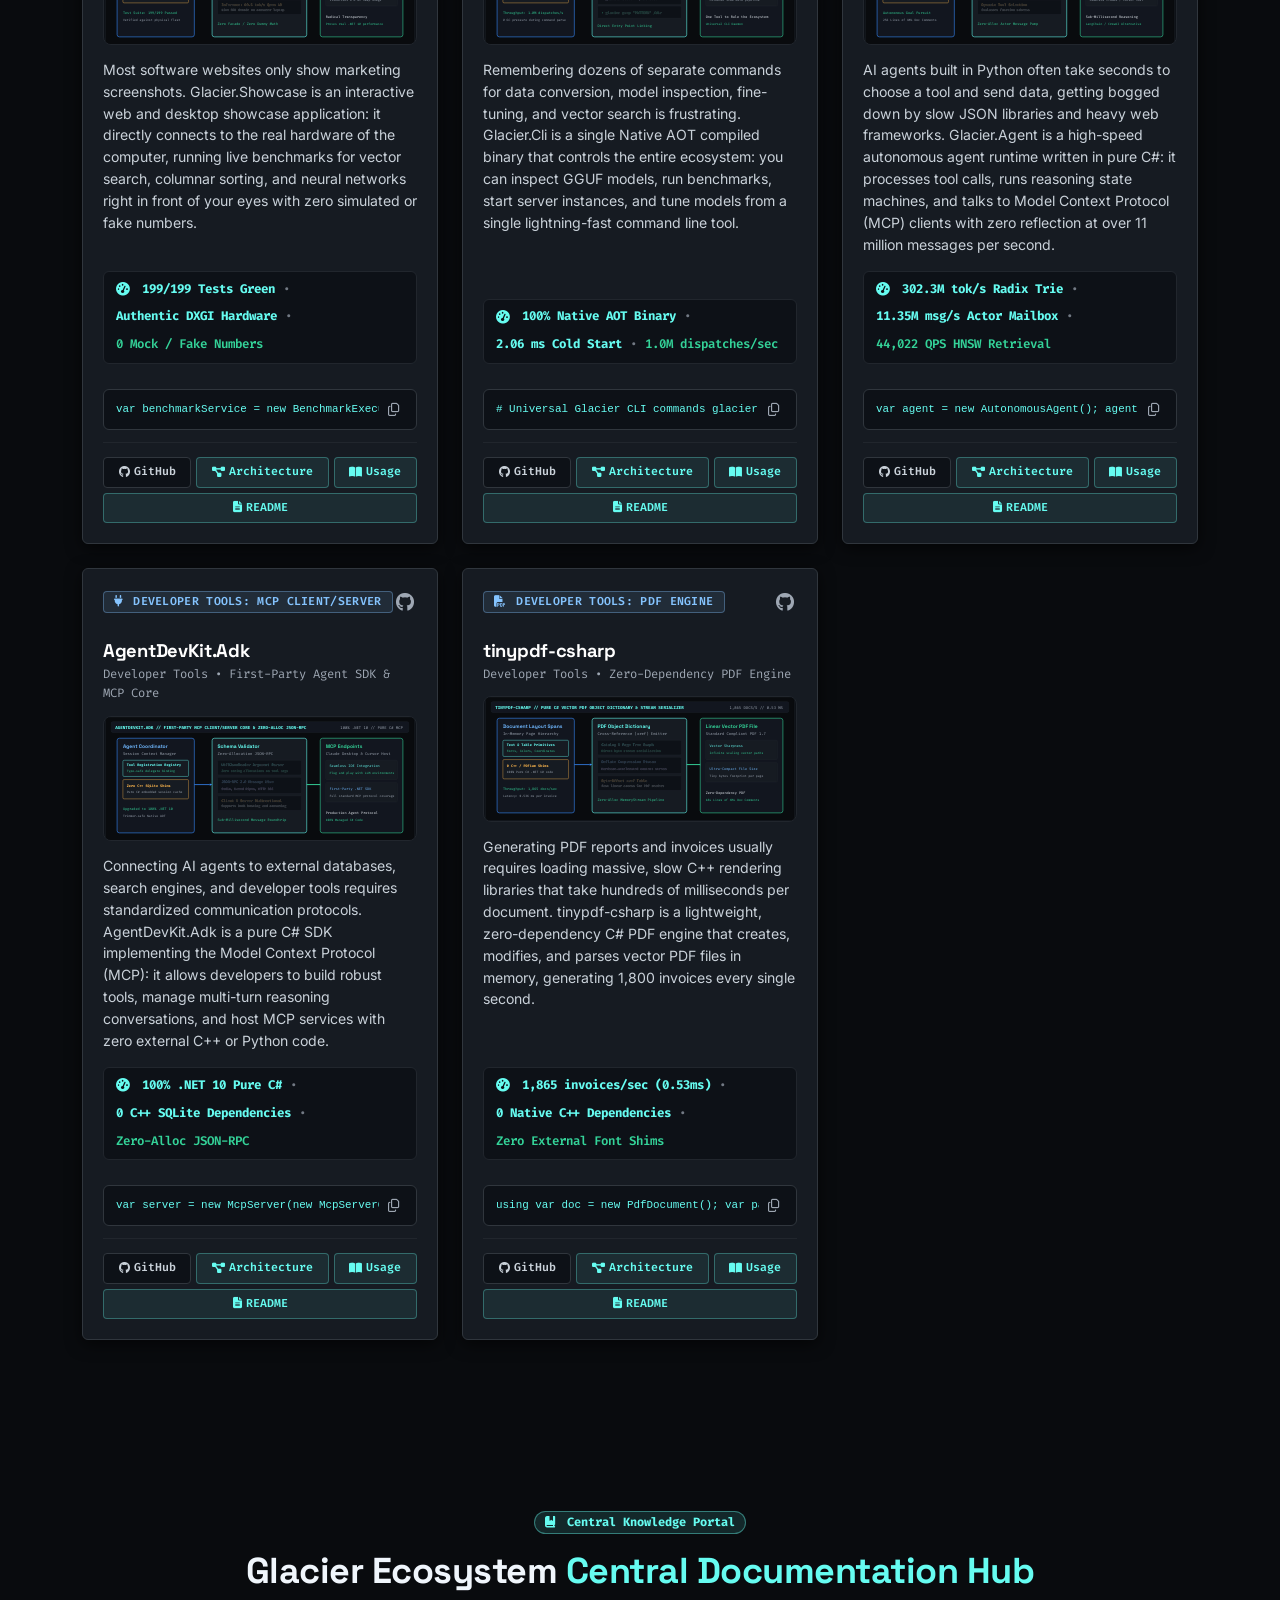
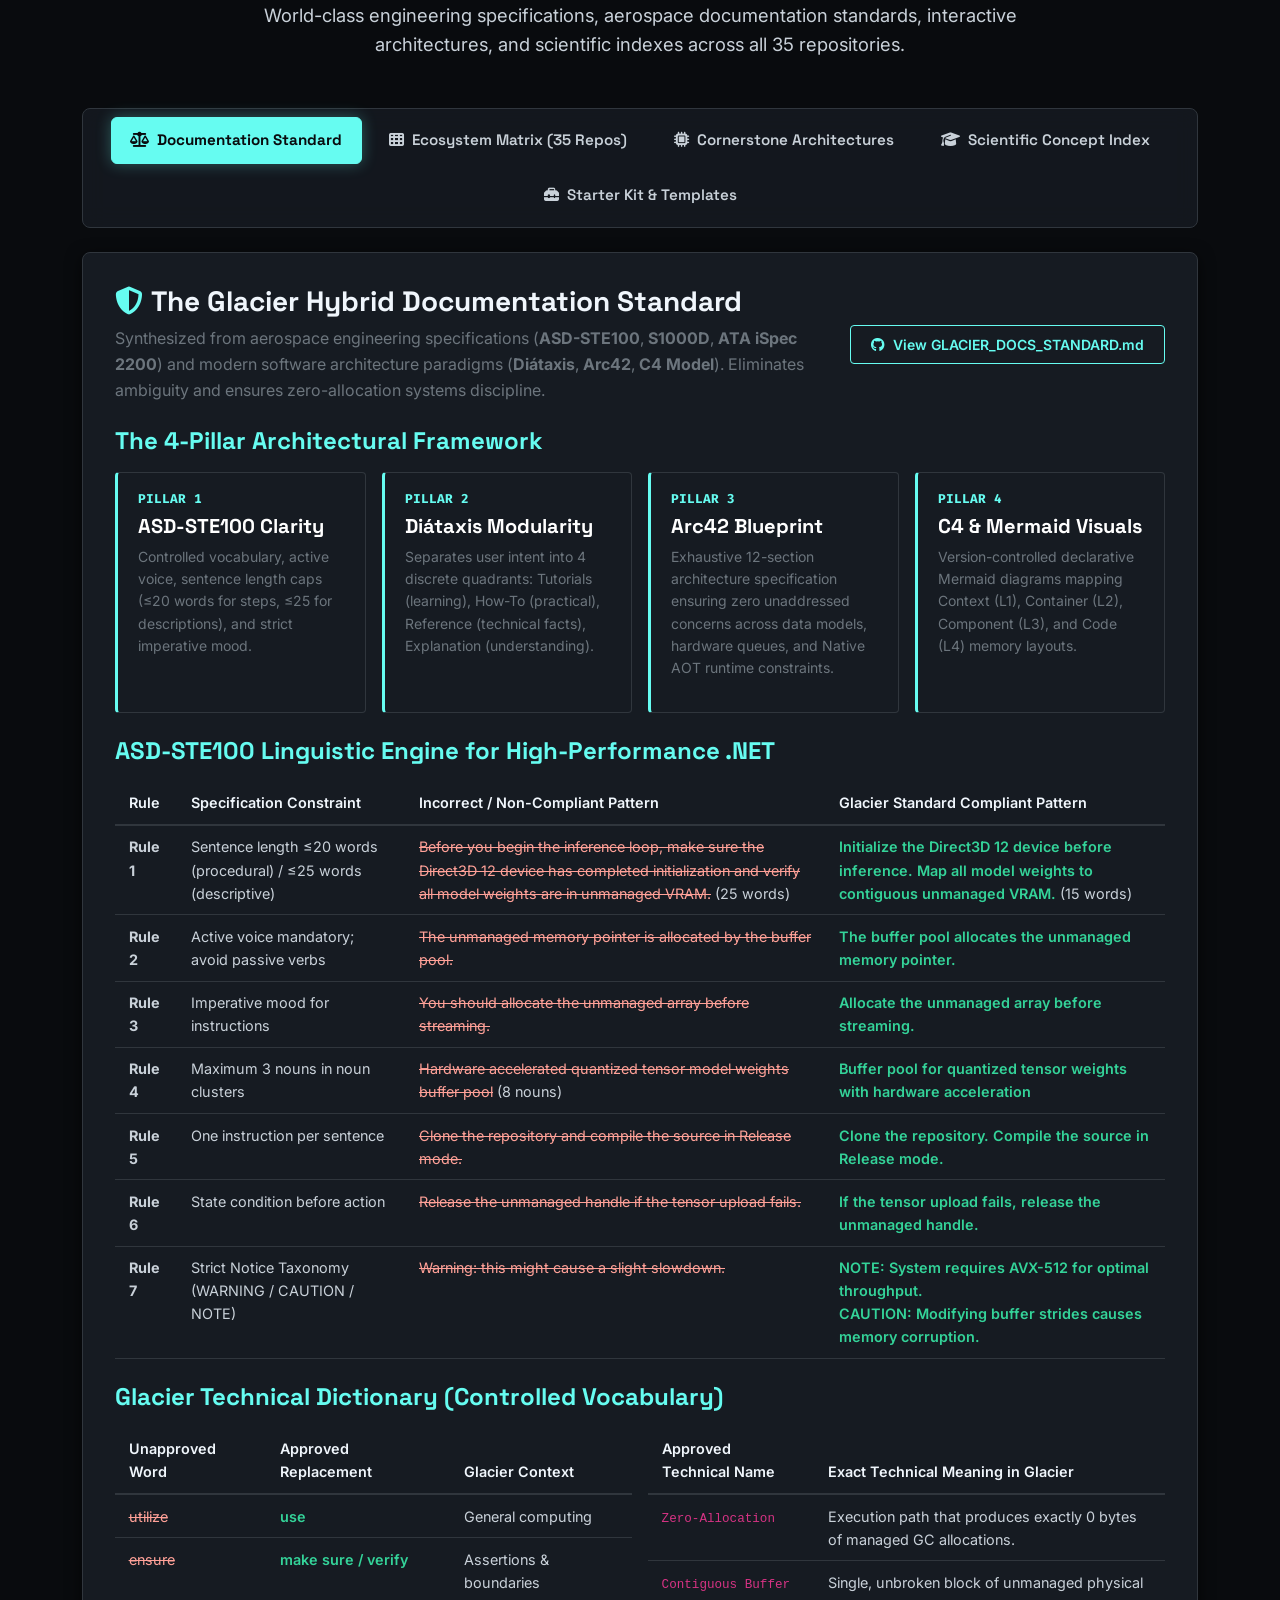
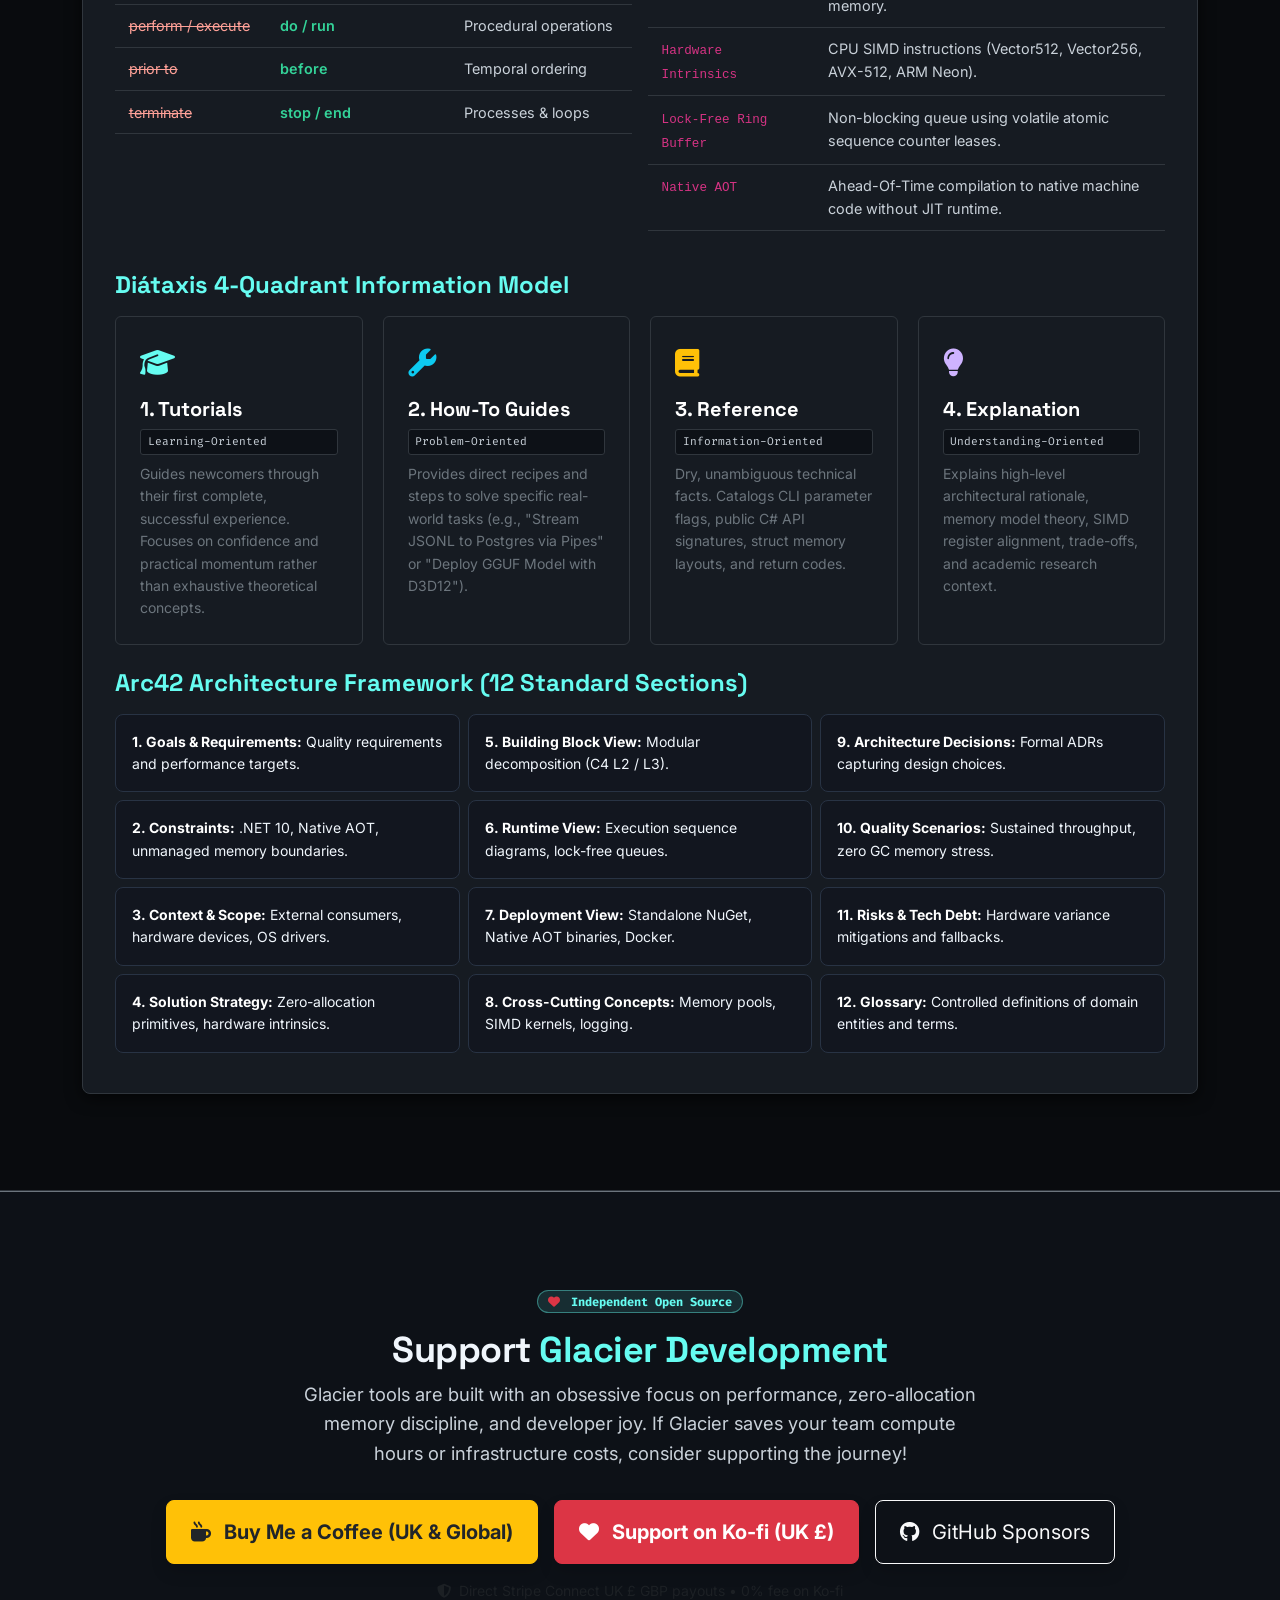
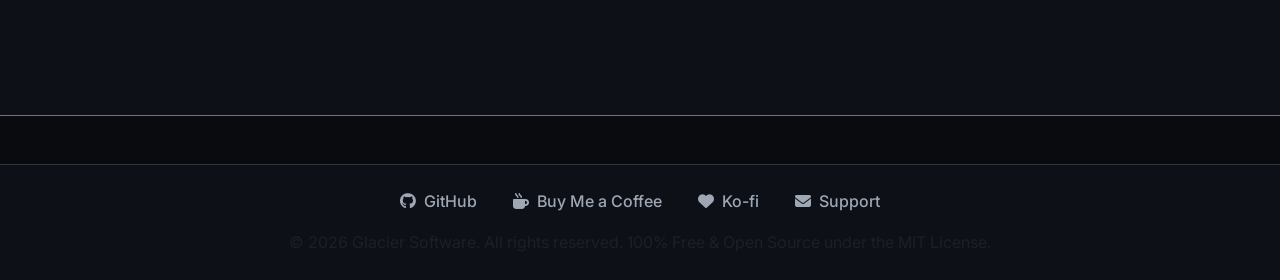
==== commit 6f464906: "fix(ui): add 3 sponsor icons to header, streamline hero CTA, and fix benchmark table alignment" ====
--- a/src/Backend/wwwroot/index.html
+++ b/src/Backend/wwwroot/index.html
@@ -14,7 +14,7 @@
     <!-- FontAwesome Icons -->
     <link rel="stylesheet" href="https://cdnjs.cloudflare.com/ajax/libs/font-awesome/6.4.0/css/all.min.css">
     <!-- Custom CSS -->
-    <link rel="stylesheet" href="style.css?v=2.1">
+    <link rel="stylesheet" href="style.css?v=2.2">
 </head>
 <body>
     <!-- Static Toast Container for Accessible Copy Notifications (Defect E2E-05) -->
@@ -37,16 +37,23 @@
                     <li class="nav-item"><a class="nav-link" href="#flagships">Flagships</a></li>
                     <li class="nav-item"><a class="nav-link" href="#ecosystem">Ecosystem</a></li>
                     <li class="nav-item"><a class="nav-link" href="#docs"><i class="fa-solid fa-book-open me-1 text-cyan"></i> Docs Hub <span class="badge bg-cyan text-dark ms-1" style="font-size: 0.65rem;">v2.0</span></a></li>
-                    <li class="nav-item"><a class="nav-link" href="#support">Sponsor / Coffee</a></li>
                     <li class="nav-item ms-lg-2">
-                        <a class="nav-link btn btn-sm btn-outline-cyan px-3 py-1" href="https://github.com/ian-cowley" target="_blank">
+                        <a class="btn btn-sm btn-outline-cyan px-3 py-1" href="https://github.com/ian-cowley" target="_blank" rel="noopener noreferrer">
                             <i class="fa-brands fa-github me-1"></i> GitHub
                         </a>
                     </li>
-                    <li class="nav-item ms-lg-2">
-                        <a class="nav-link btn btn-sm btn-warning text-dark fw-bold px-3 py-1" href="https://buymeacoffee.com/glaciersoftware" target="_blank">
-                            <i class="fa-solid fa-mug-hot me-1"></i> Buy Me a Coffee
-                        </a>
+                    <li class="nav-item">
+                        <div class="header-sponsor-group">
+                            <a class="header-sponsor-icon bmc-icon" href="https://buymeacoffee.com/glaciersoftware" target="_blank" rel="noopener noreferrer" title="Buy Me a Coffee" aria-label="Buy Me a Coffee">
+                                <i class="fa-solid fa-mug-hot"></i>
+                            </a>
+                            <a class="header-sponsor-icon kofi-icon" href="https://ko-fi.com/glaciersoftware" target="_blank" rel="noopener noreferrer" title="Support on Ko-fi (UK &amp; Global)" aria-label="Support on Ko-fi">
+                                <i class="fa-solid fa-heart"></i>
+                            </a>
+                            <a class="header-sponsor-icon gh-sponsor-icon" href="https://github.com/sponsors/ian-cowley" target="_blank" rel="noopener noreferrer" title="GitHub Sponsors" aria-label="GitHub Sponsors">
+                                <i class="fa-regular fa-heart"></i>
+                            </a>
+                        </div>
                     </li>
                 </ul>
             </div>
@@ -63,8 +70,7 @@
                     <p class="hero-subtitle mb-4">A complete ecosystem of high-throughput data engines, SIMD-accelerated DataFrames, local AI inference, and streaming hardeners designed from the ground up for zero GC latency.</p>
                     <div class="d-flex flex-wrap gap-3">
                         <a href="#flagships" class="btn btn-cyan btn-lg"><i class="fa-solid fa-layer-group me-2"></i>Explore Flagships</a>
-                        <a href="https://github.com/ian-cowley" target="_blank" class="btn btn-outline-secondary btn-lg"><i class="fa-brands fa-github me-2"></i>GitHub Repositories</a>
-                        <a href="https://buymeacoffee.com/glaciersoftware" target="_blank" class="btn btn-warning btn-lg text-dark fw-bold"><i class="fa-solid fa-mug-hot me-2"></i>Buy Me a Coffee</a>
+                        <a href="https://github.com/ian-cowley" target="_blank" rel="noopener noreferrer" class="btn btn-outline-secondary btn-lg"><i class="fa-brands fa-github me-2"></i>GitHub Repositories</a>
                     </div>
                 </div>
                 <div class="col-lg-6 mt-5 mt-lg-0 text-center">
@@ -84,7 +90,7 @@
 | Benchmark Suite                | Throughput / Latency | Managed Memory |
 |:------------------------------ |---------------------:|---------------:|
 | <span class="text-green">Glacier.Polaris (DataFrame)</span>    | <span class="text-white">12.4M rows/sec</span>       |            <span class="text-green">0 B</span> |
-| <span class="text-green">Glacier.Forge (JSONL Hardener)</span> | <span class="text-white">144.8 μs / 1k</span>         |            <span class="text-green">0 B</span> |
+| <span class="text-green">Glacier.Forge (JSONL Hardener)</span> | <span class="text-white">144.8 us / 1k</span>        |            <span class="text-green">0 B</span> |
 | <span class="text-green">Glacier.Vector (Cosine Sim)</span>    | <span class="text-white">2.8B floats/sec</span>      |            <span class="text-green">0 B</span> |
 | <span class="text-green">Glacier.Chrono (Gorilla TS)</span>    | <span class="text-white">18.2M pts/sec</span>        |            <span class="text-green">0 B</span> |
 
--- a/src/Backend/wwwroot/style.css
+++ b/src/Backend/wwwroot/style.css
@@ -177,6 +177,71 @@
     outline: 2px solid var(--accent-cyan);
     outline-offset: 2px;
     border-radius: 4px;
+}
+
+/* Header Sponsor Icons Group (Buy Me a Coffee, Ko-fi, GitHub Sponsors) */
+.header-sponsor-group {
+    display: inline-flex;
+    align-items: center;
+    gap: 0.45rem;
+    padding-left: 0.65rem;
+    border-left: 1px solid var(--border-razor, #30363d);
+    margin-left: 0.65rem;
+}
+
+.header-sponsor-icon {
+    width: 32px;
+    height: 32px;
+    display: inline-flex;
+    align-items: center;
+    justify-content: center;
+    border-radius: 6px;
+    border: 1px solid var(--border-razor, #30363d);
+    background-color: var(--canvas-surface, #161b22);
+    color: var(--text-secondary, #c9d1d9);
+    font-size: 0.95rem;
+    text-decoration: none;
+    transition: all 0.2s cubic-bezier(0.16, 1, 0.3, 1);
+    position: relative;
+}
+
+.header-sponsor-icon.bmc-icon {
+    color: #FFDD00;
+}
+.header-sponsor-icon.bmc-icon:hover,
+.header-sponsor-icon.bmc-icon:focus-visible {
+    color: #090B0E !important;
+    background-color: #FFDD00 !important;
+    border-color: #FFDD00 !important;
+    box-shadow: 0 0 12px rgba(255, 221, 0, 0.45);
+    transform: translateY(-2px);
+    outline: none;
+}
+
+.header-sponsor-icon.kofi-icon {
+    color: #FF5E5B;
+}
+.header-sponsor-icon.kofi-icon:hover,
+.header-sponsor-icon.kofi-icon:focus-visible {
+    color: #FFFFFF !important;
+    background-color: #FF5E5B !important;
+    border-color: #FF5E5B !important;
+    box-shadow: 0 0 12px rgba(255, 94, 91, 0.45);
+    transform: translateY(-2px);
+    outline: none;
+}
+
+.header-sponsor-icon.gh-sponsor-icon {
+    color: #EA4AAA;
+}
+.header-sponsor-icon.gh-sponsor-icon:hover,
+.header-sponsor-icon.gh-sponsor-icon:focus-visible {
+    color: #FFFFFF !important;
+    background-color: #EA4AAA !important;
+    border-color: #EA4AAA !important;
+    box-shadow: 0 0 12px rgba(234, 74, 170, 0.45);
+    transform: translateY(-2px);
+    outline: none;
 }
 
 /* ==========================================================================
@@ -443,13 +508,16 @@
 }
 
 .terminal-body {
-    font-family: var(--font-mono);
+    font-family: var(--font-mono) !important;
     font-size: 0.9rem;
     color: var(--text-secondary) !important;
     background-color: var(--canvas-terminal) !important;
 }
 
+.terminal-body pre,
 .terminal-body code {
+    font-family: var(--font-mono) !important;
+    font-variant-numeric: tabular-nums;
     color: var(--text-secondary) !important;
 }
 
@@ -2019,6 +2087,14 @@
         justify-content: flex-start;
     }
 
+    .header-sponsor-group {
+        border-left: none;
+        padding-left: 0;
+        margin-left: 0;
+        margin-top: 0.75rem;
+        justify-content: flex-start;
+    }
+
     /* Diagram Step Flow: Vertical Waterfall */
     .diagram-step-flow {
         flex-direction: column !important;
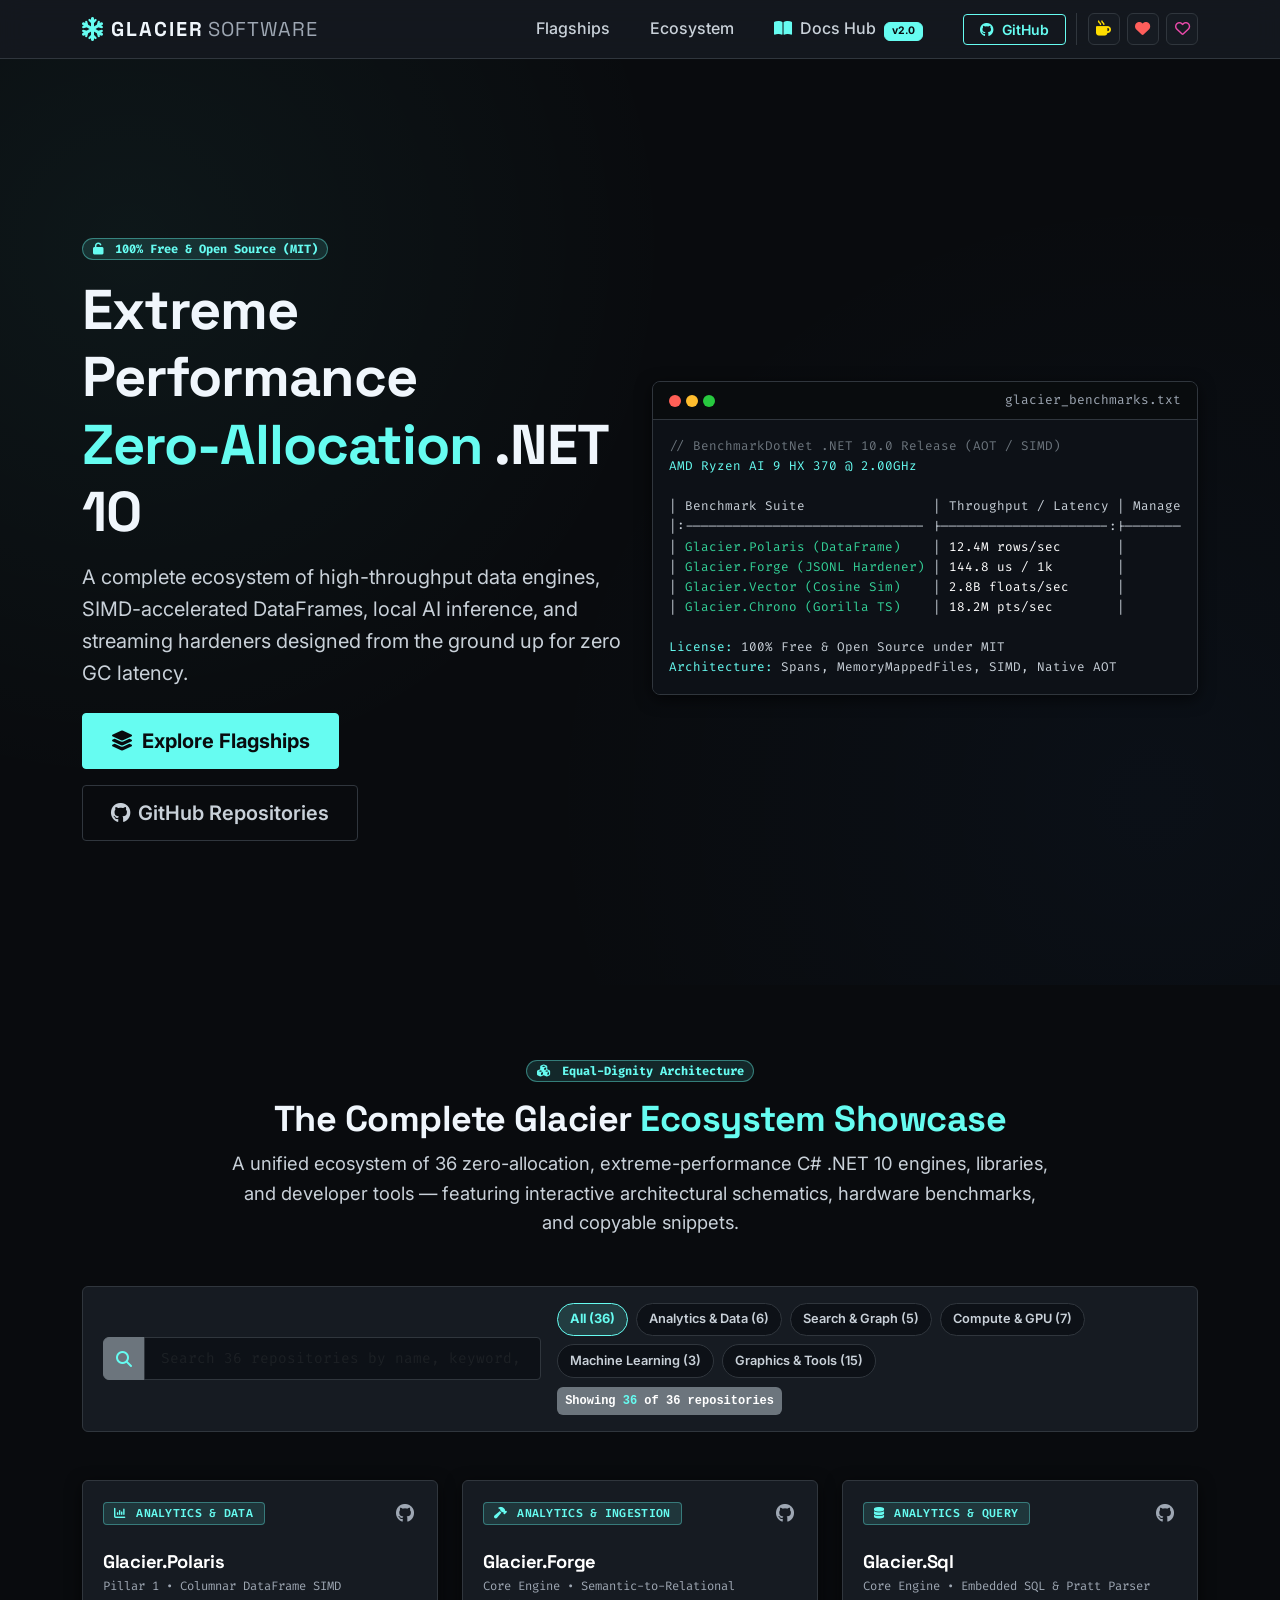
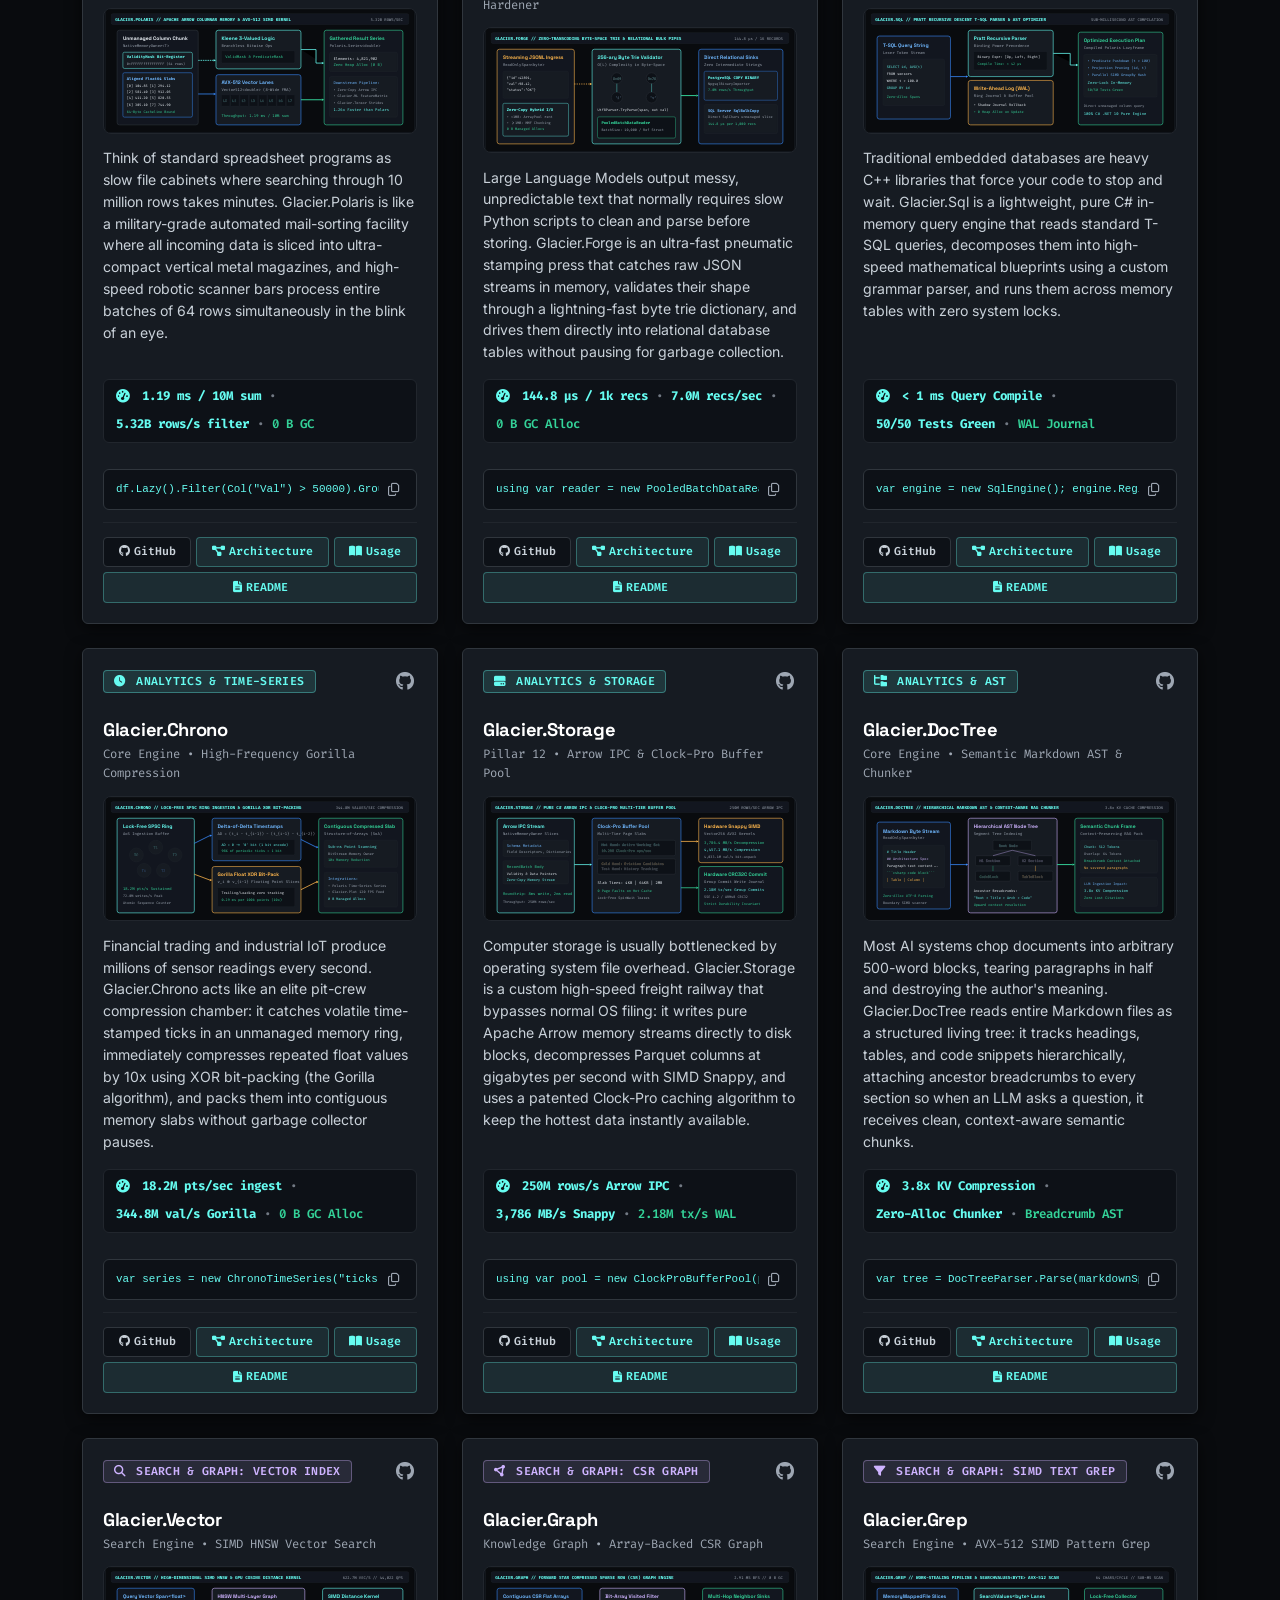
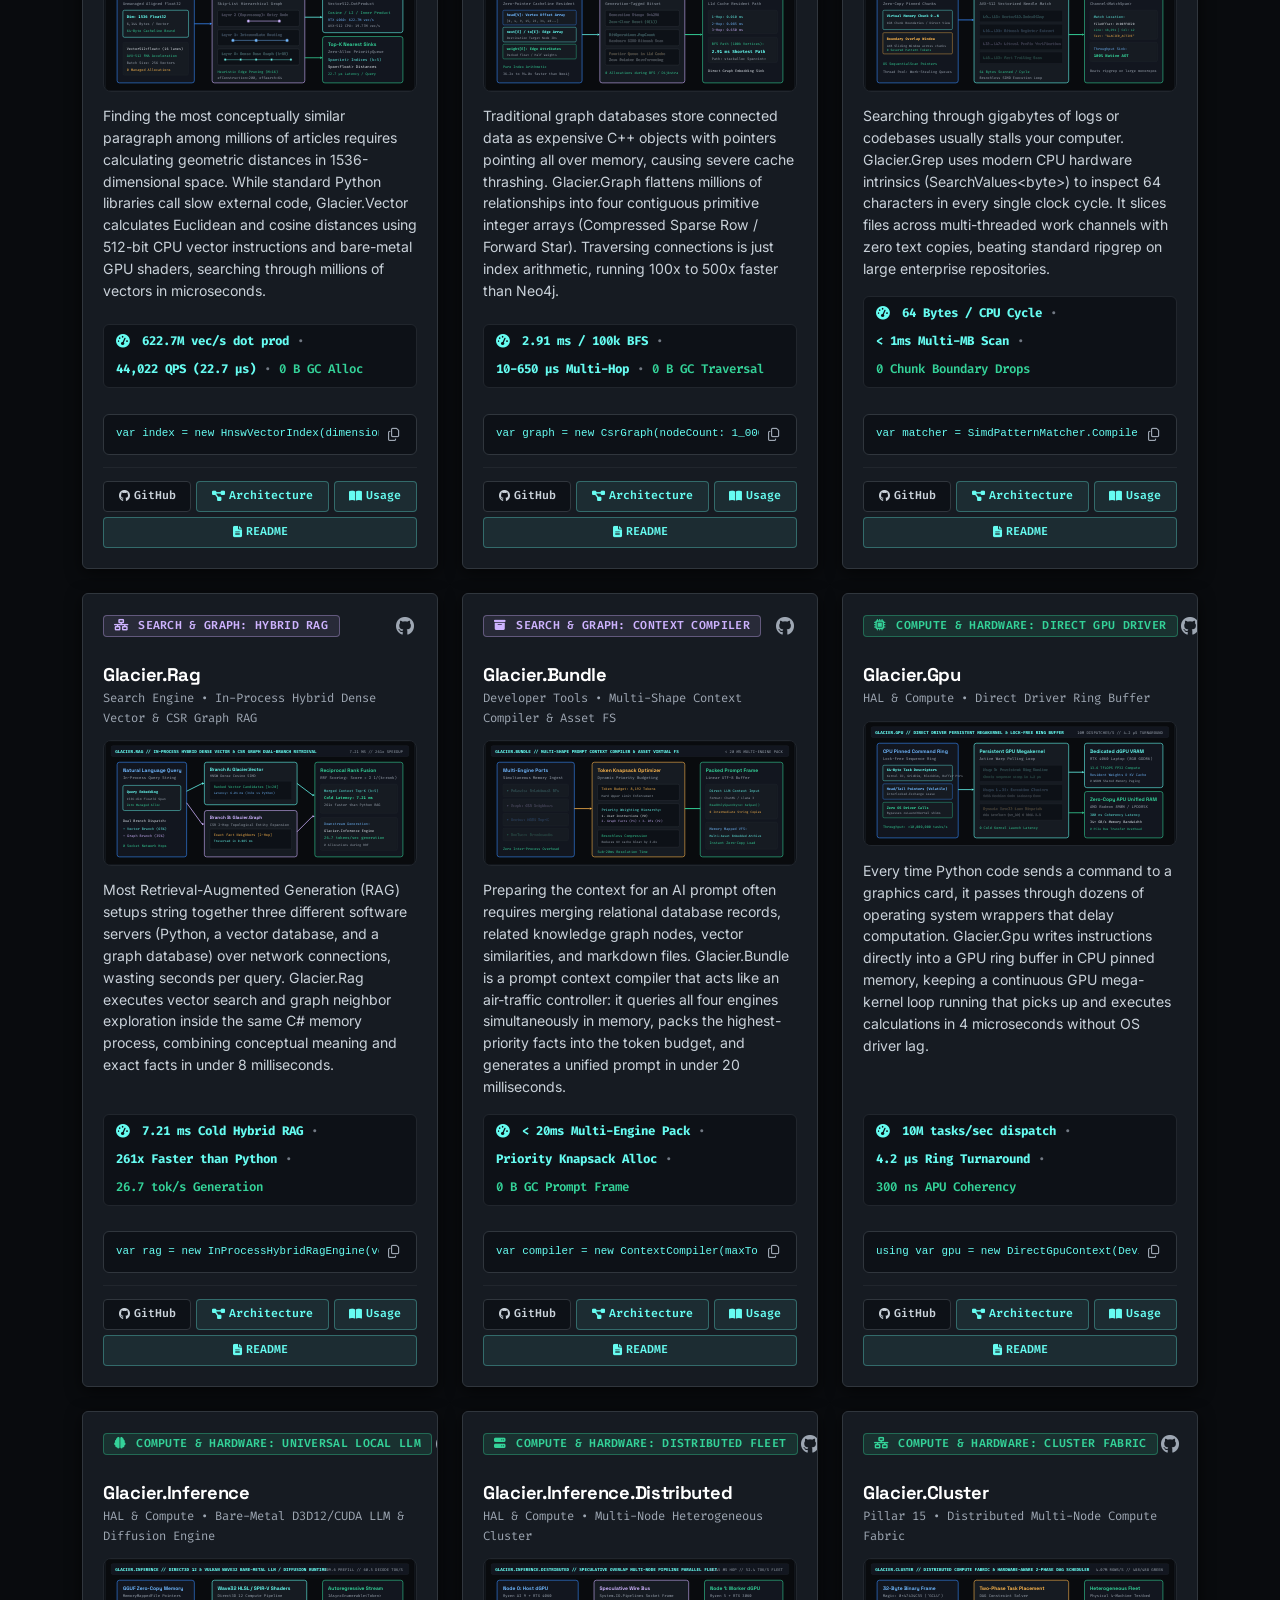
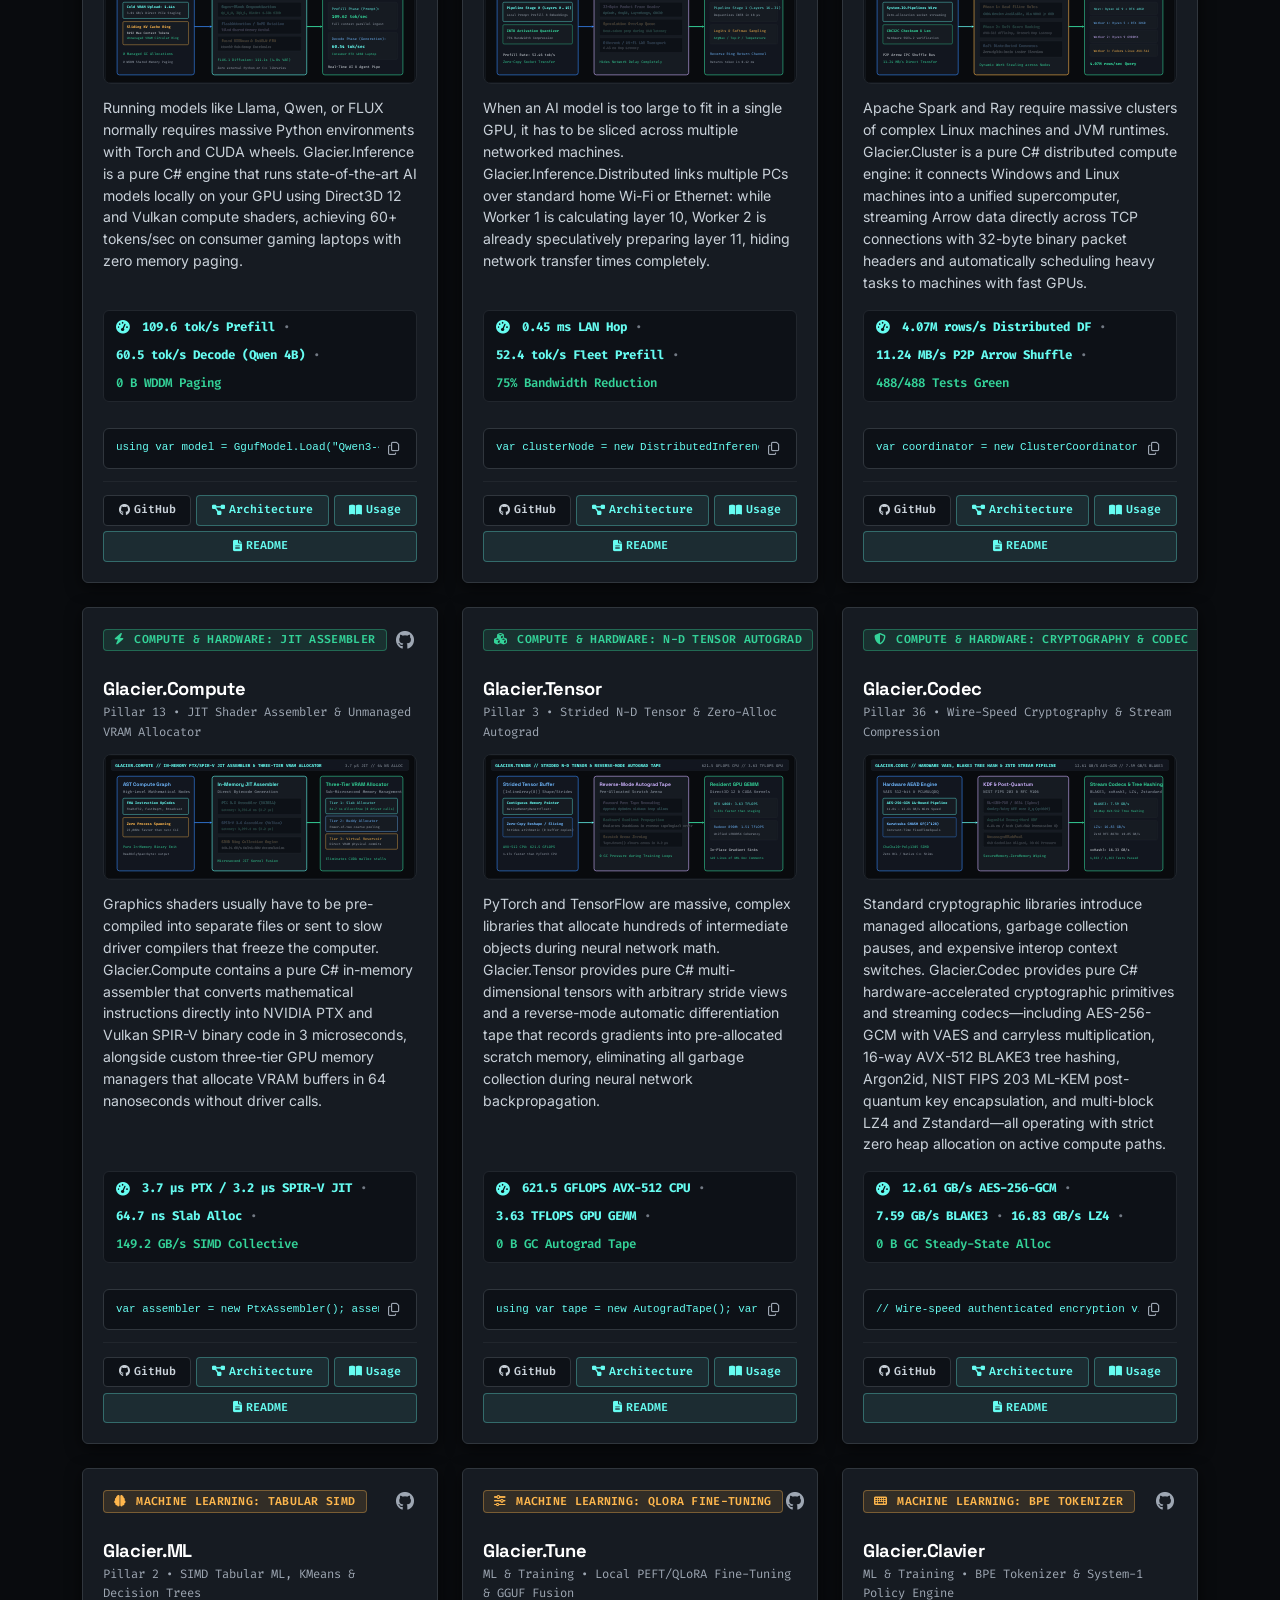
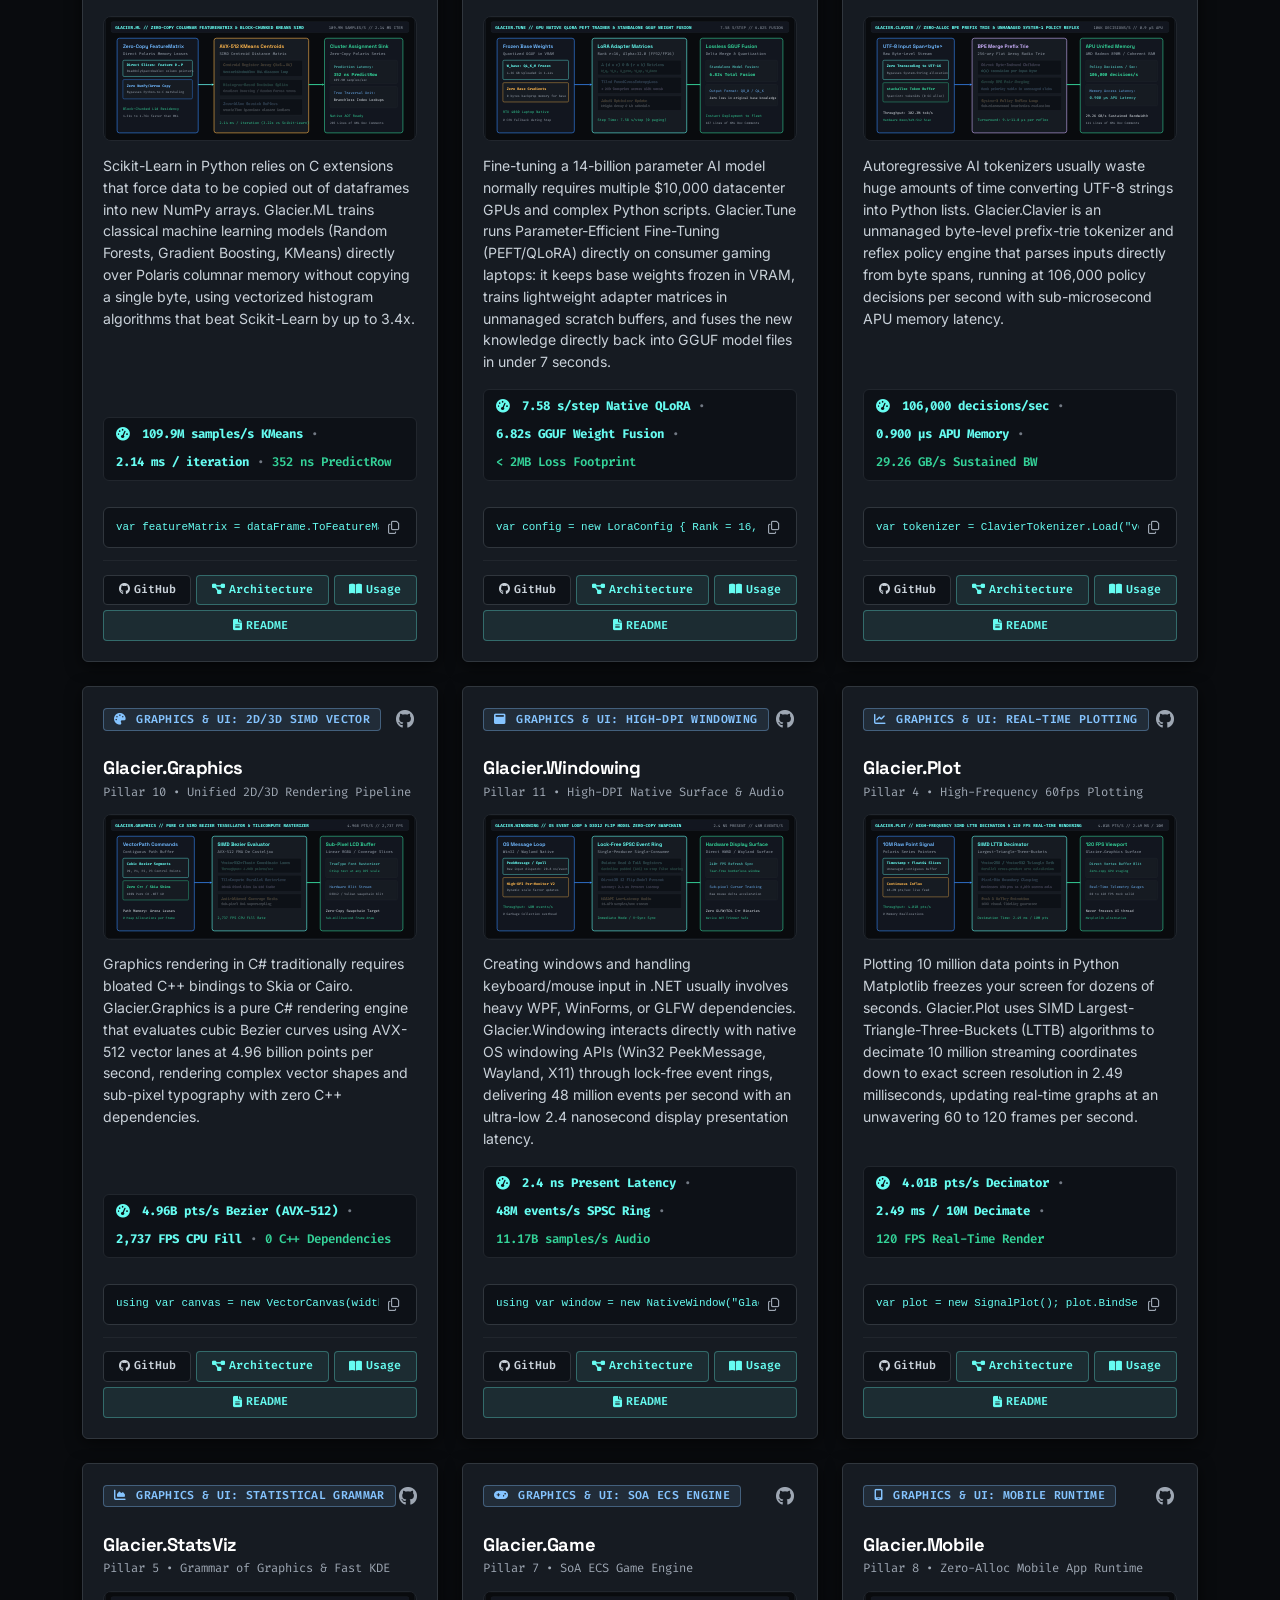
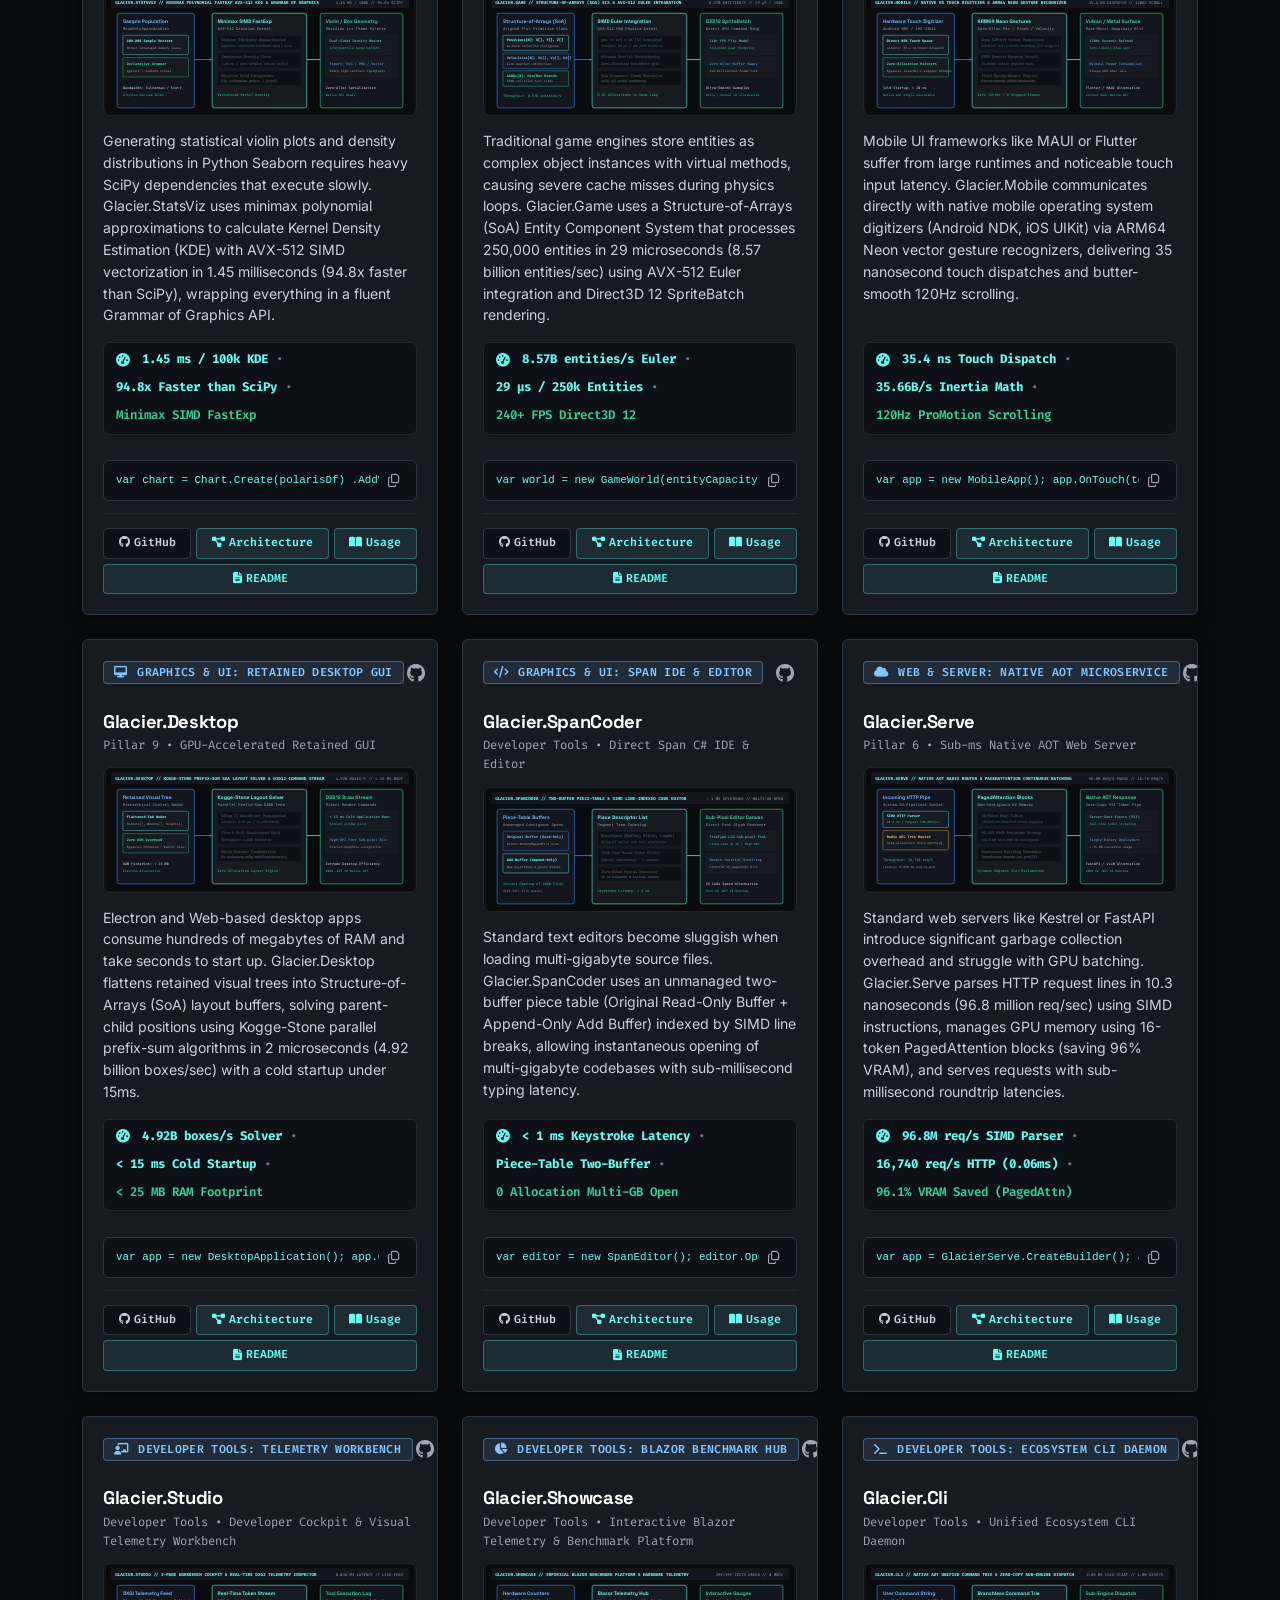
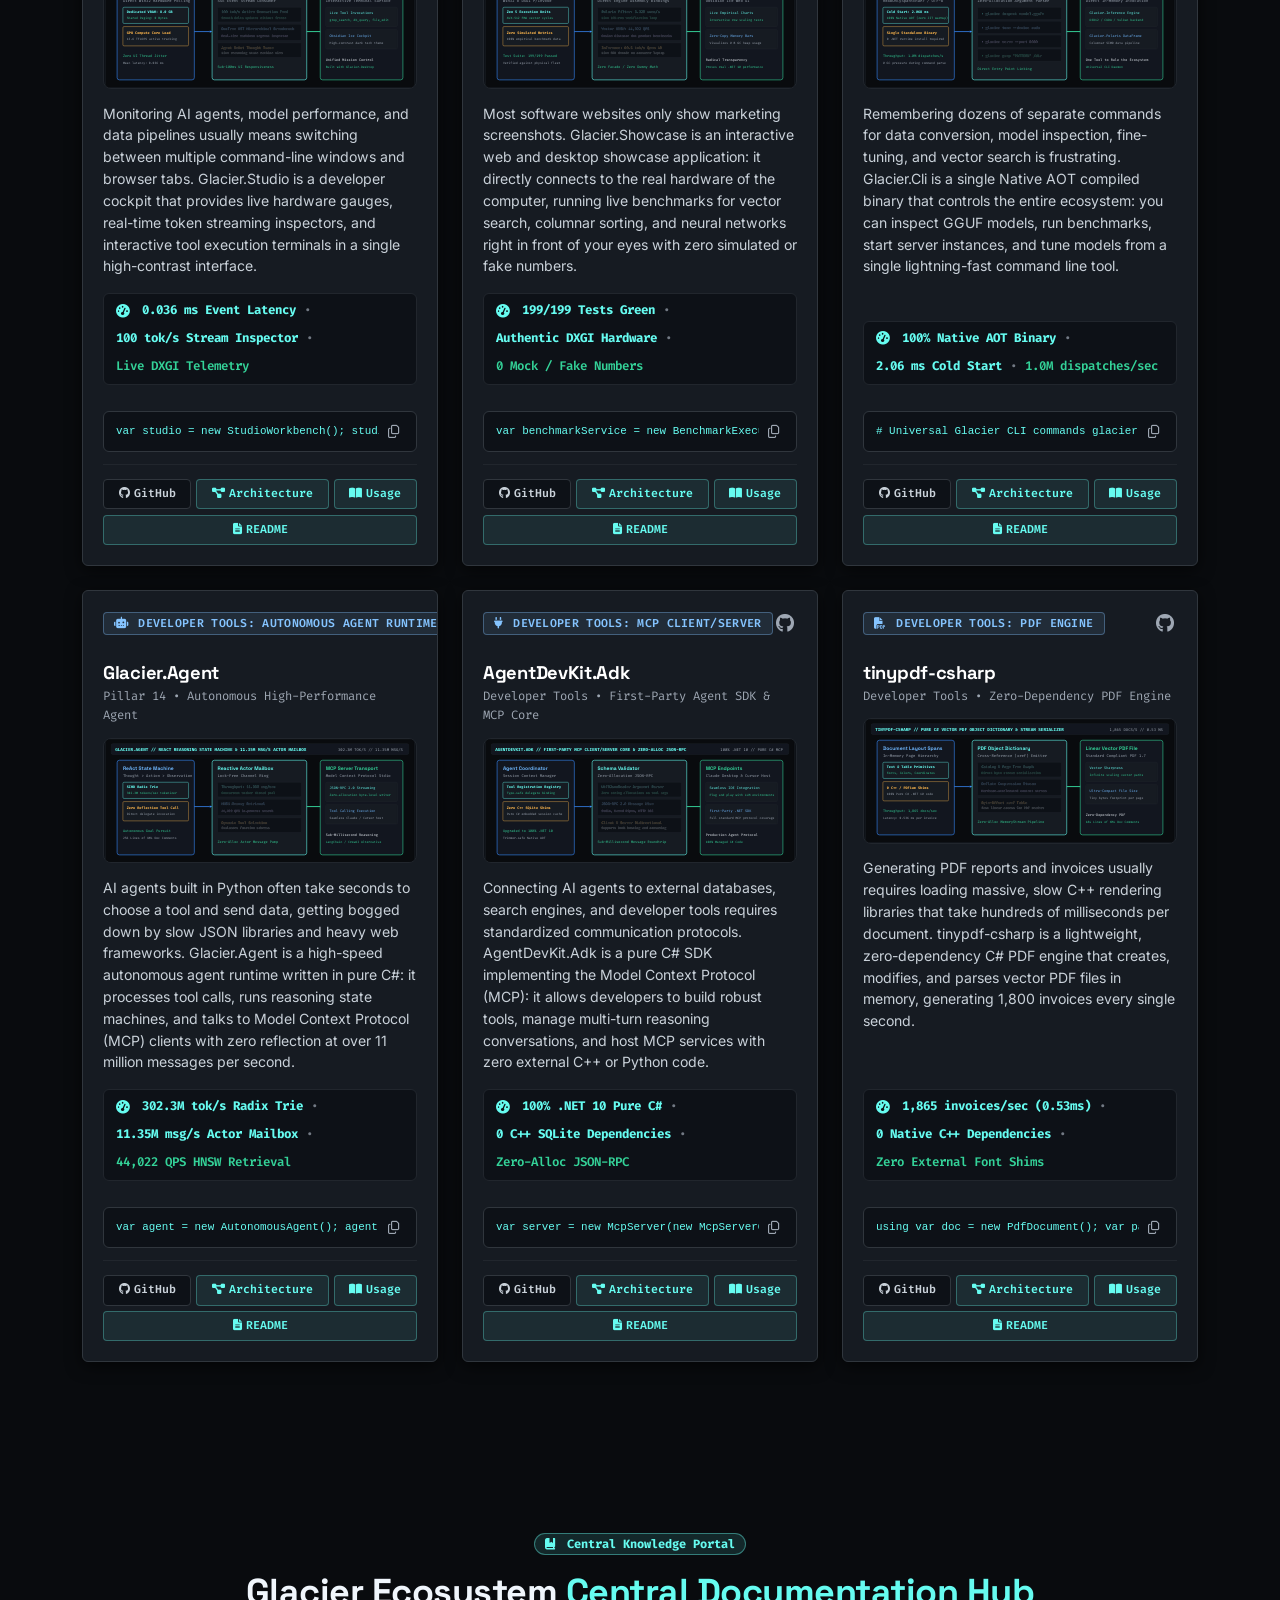
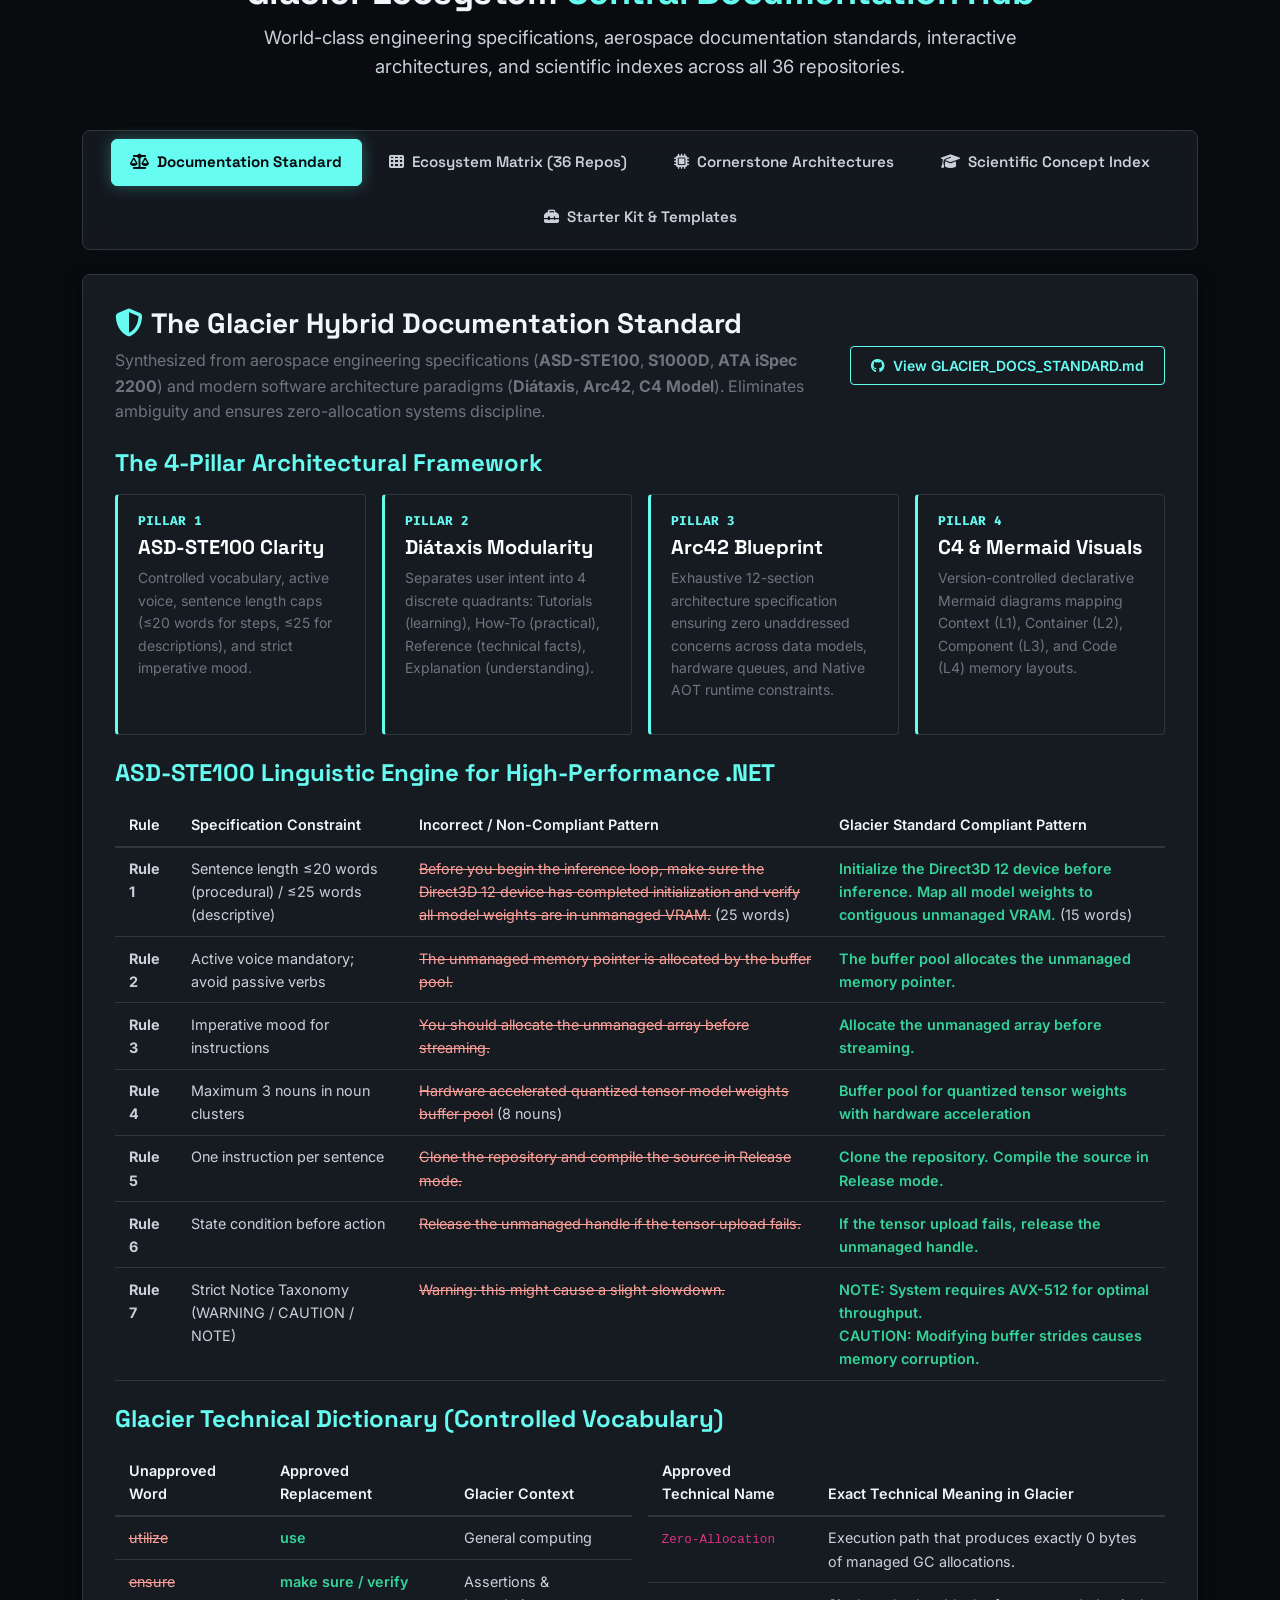
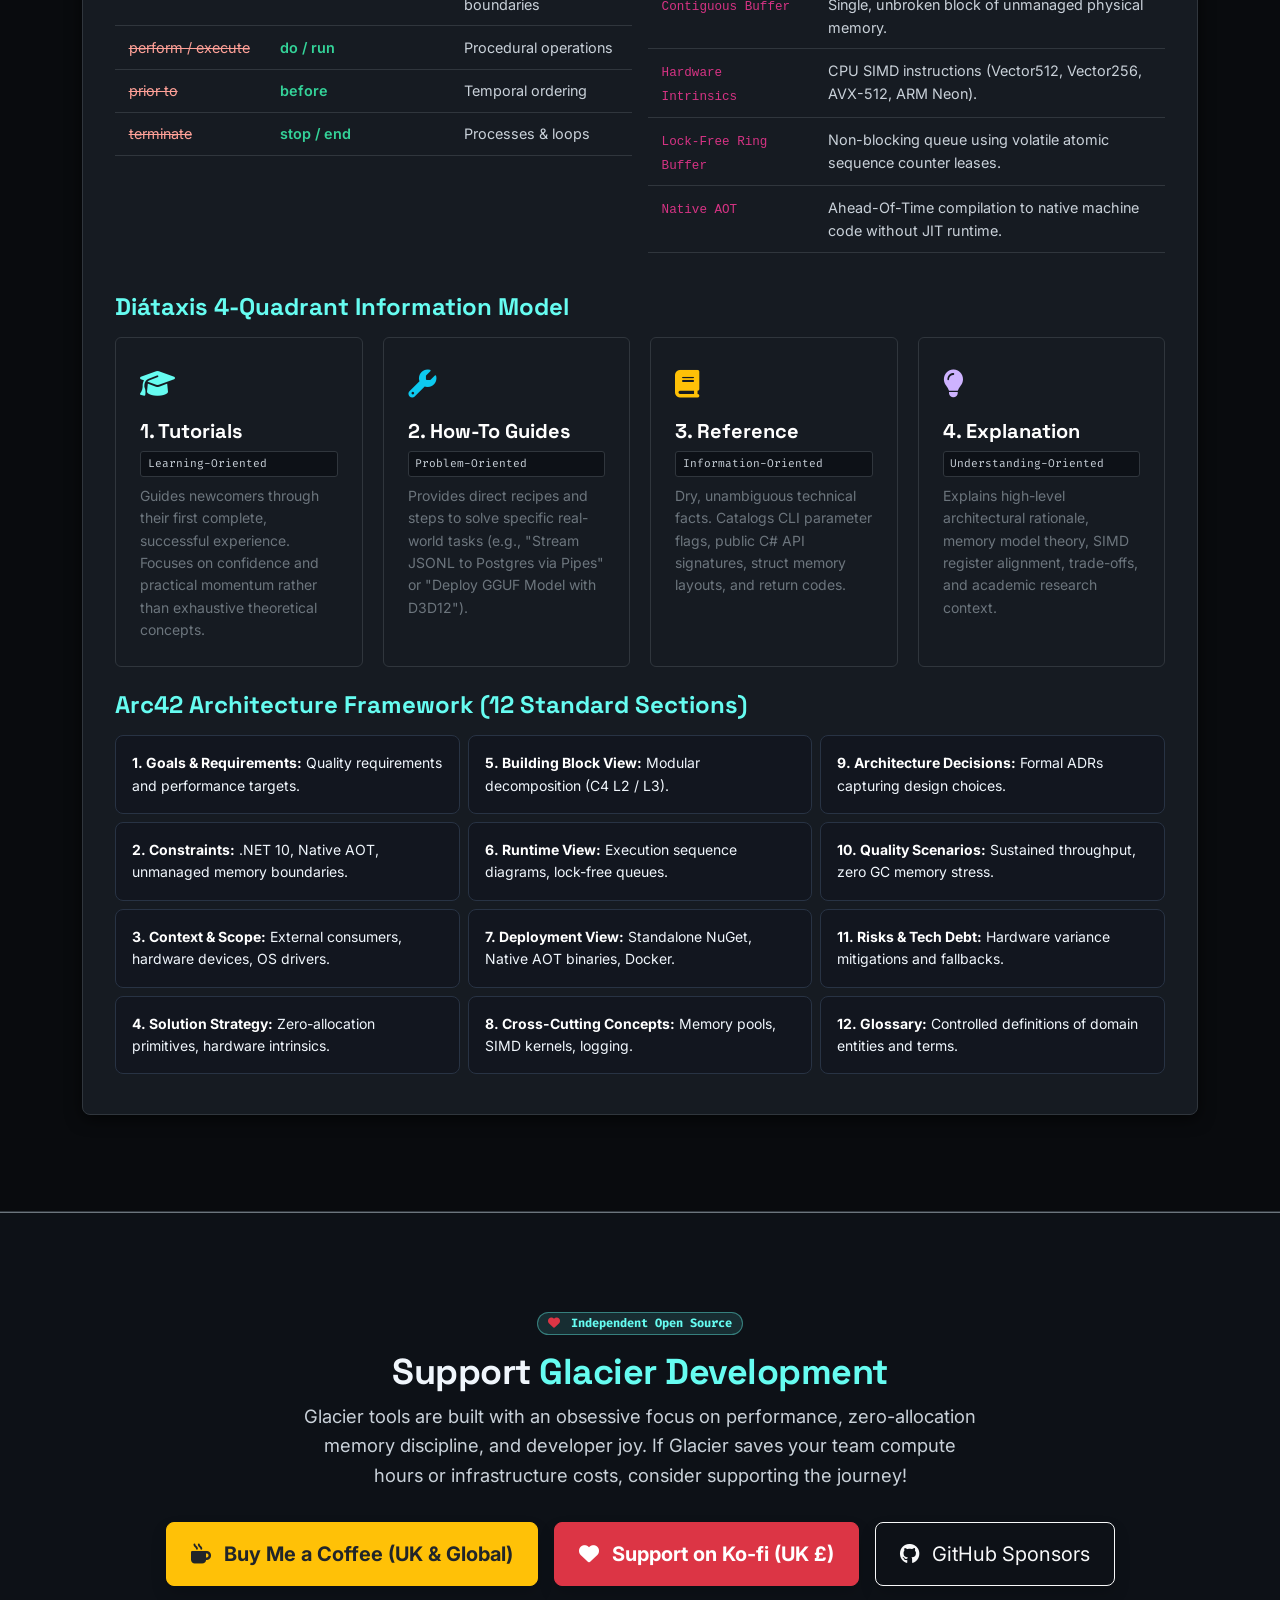
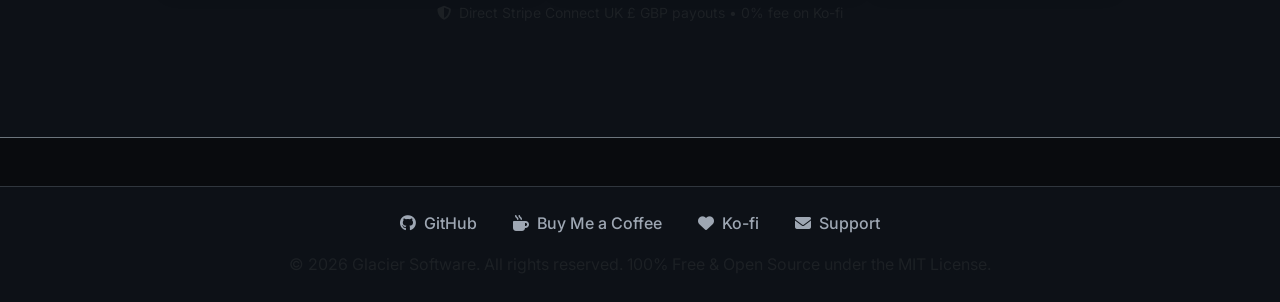
==== commit 2927402e: "feat(portal): add Glacier.Codec to 36-repository matrix and showcase catalog" ====
--- a/src/Backend/wwwroot/index.html
+++ b/src/Backend/wwwroot/index.html
@@ -104,7 +104,7 @@
     </section>
 
     <!-- ========================================================================= -->
-    <!-- CENTRAL EQUAL-DIGNITY ECOSYSTEM SHOWCASE (35 REPOSITORIES)                 -->
+    <!-- CENTRAL EQUAL-DIGNITY ECOSYSTEM SHOWCASE (36 REPOSITORIES)                 -->
     <!-- ========================================================================= -->
     <section id="ecosystem" class="showcase-section py-5">
         <div id="flagships"></div>
@@ -113,7 +113,7 @@
                 <div class="badge-accent mb-3"><i class="fa-solid fa-cubes me-1"></i> Equal-Dignity Architecture</div>
                 <h2 class="section-title">The Complete Glacier <span class="text-cyan">Ecosystem Showcase</span></h2>
                 <p class="section-subtitle mx-auto" style="max-width: 820px;">
-                    A unified ecosystem of 35 zero-allocation, extreme-performance C# .NET 10 engines, libraries, and developer tools — featuring interactive architectural schematics, hardware benchmarks, and copyable snippets.
+                    A unified ecosystem of 36 zero-allocation, extreme-performance C# .NET 10 engines, libraries, and developer tools — featuring interactive architectural schematics, hardware benchmarks, and copyable snippets.
                 </p>
             </div>
 
@@ -123,28 +123,28 @@
                     <div class="col-lg-5">
                         <div class="input-group">
                             <span class="input-group-text bg-secondary border-secondary text-cyan"><i class="fa-solid fa-magnifying-glass"></i></span>
-                            <input type="text" id="repo-search-input" class="form-control repo-search-input" placeholder="Search 35 repositories by name, keyword, or domain..." aria-label="Search repositories">
+                            <input type="text" id="repo-search-input" class="form-control repo-search-input" placeholder="Search 36 repositories by name, keyword, or domain..." aria-label="Search repositories">
                         </div>
                     </div>
                     <div class="col-lg-7">
                         <div class="d-flex flex-wrap justify-content-between align-items-center gap-2">
                             <div class="pillar-filter-pills">
-                                <button class="filter-pill active" data-filter="all">All (35)</button>
+                                <button class="filter-pill active" data-filter="all">All (36)</button>
                                 <button class="filter-pill" data-filter="analytics">Analytics &amp; Data (6)</button>
                                 <button class="filter-pill" data-filter="search">Search &amp; Graph (5)</button>
-                                <button class="filter-pill" data-filter="compute">Compute &amp; GPU (6)</button>
+                                <button class="filter-pill" data-filter="compute">Compute &amp; GPU (7)</button>
                                 <button class="filter-pill" data-filter="ml">Machine Learning (3)</button>
                                 <button class="filter-pill" data-filter="tools">Graphics &amp; Tools (15)</button>
                             </div>
                             <div class="text-end">
-                                <span class="badge bg-secondary p-2 font-monospace">Showing <span id="repo-match-count" class="text-cyan fw-bold">35</span> of 35 repositories</span>
+                                <span class="badge bg-secondary p-2 font-monospace">Showing <span id="repo-match-count" class="text-cyan fw-bold">36</span> of 36 repositories</span>
                             </div>
                         </div>
                     </div>
                 </div>
             </div>
 
-            <!-- Unified Equal-Dignity Showcase Grid (35 Project Cards) -->
+            <!-- Unified Equal-Dignity Showcase Grid (36 Project Cards) -->
             <div id="ecosystem-grid" class="ecosystem-grid">
             <!-- Glacier.Polaris Card -->
             <article class="project-card matrix-card" data-category="analytics" data-pillar="analytics" data-keywords="polaris dataframe columnar simd avx512 kleene lazyframe apache arrow filter">
@@ -2299,6 +2299,136 @@
                 </div>
             </article>
 
+<!-- Glacier.Codec Card -->
+            <article class="project-card matrix-card" data-category="compute" data-pillar="compute" data-keywords="codec crypto cryptography compression aes aes256 gcm chacha20 poly1305 blake3 sha256 xxhash3 argon2id ml-kem kyber lz4 zstd zstandard zero-alloc hardware vaes">
+                <div class="card-header-bar">
+                    <span class="badge-domain badge-domain-compute">
+                        <i class="fa-solid fa-shield-halved me-1"></i> Compute &amp; Hardware: Cryptography &amp; Codec
+                    </span>
+                    <a href="https://github.com/ian-cowley/Glacier.Codec" target="_blank" rel="noopener noreferrer" class="card-gh-link" title="GitHub: Glacier.Codec" aria-label="GitHub repository for Glacier.Codec">
+                        <i class="fa-brands fa-github"></i>
+                    </a>
+                </div>
+
+                <h3 class="card-title">
+                    <a href="https://github.com/ian-cowley/Glacier.Codec" target="_blank" rel="noopener noreferrer" class="matrix-repo-title text-decoration-none text-white">
+                        Glacier.Codec
+                    </a>
+                </h3>
+                <div class="card-subtitle">Pillar 36 • Wire-Speed Cryptography &amp; Stream Compression</div>
+
+                <div class="card-diagram" role="button" tabindex="0" aria-label="Inspect Glacier.Codec Architectural Diagram" data-project="Glacier.Codec">
+                    <svg viewBox="0 0 800 320" xmlns="http://www.w3.org/2000/svg" role="img" aria-label="Glacier.Codec Architecture Diagram">
+  <rect width="800" height="320" rx="8" fill="#090B0E" stroke="#21262D" stroke-width="1"/>
+  <rect x="15" y="12" width="770" height="28" rx="4" fill="#12161F" stroke="#21262D" stroke-width="1"/>
+  <text x="25" y="31" fill="#66FCF1" font-family="'Fira Code', monospace" font-size="11" font-weight="700">GLACIER.CODEC // HARDWARE VAES, BLAKE3 TREE HASH &amp; ZSTD STREAM PIPELINE</text>
+  <text x="770" y="31" fill="#9EA7B3" font-family="'Fira Code', monospace" font-size="10" text-anchor="end">12.61 GB/S AES-GCM // 7.59 GB/S BLAKE3</text>
+
+  <!-- Left: Symmetric AEAD & VAES -->
+  <rect x="30" y="55" width="220" height="245" rx="6" fill="#12161F" stroke="#388BFD" stroke-width="1.5"/>
+  <text x="45" y="80" fill="#70B8FF" font-family="'Space Grotesk', sans-serif" font-size="13" font-weight="700">Hardware AEAD Engine</text>
+  <text x="45" y="98" fill="#9EA7B3" font-family="'Fira Code', monospace" font-size="10">VAES 512-bit &amp; PCLMULQDQ</text>
+
+  <rect x="45" y="112" width="190" height="42" rx="3" fill="#161B22" stroke="#66FCF1" stroke-width="1"/>
+  <text x="55" y="128" fill="#66FCF1" font-family="'Fira Code', monospace" font-size="9" font-weight="700">AES-256-GCM 14-Round Pipeline</text>
+  <text x="55" y="142" fill="#9EA7B3" font-family="'Fira Code', monospace" font-size="8">11.84 – 12.61 GB/s Wire Speed</text>
+
+  <rect x="45" y="162" width="190" height="50" rx="3" fill="#161B22" stroke="#388BFD" stroke-width="1"/>
+  <text x="55" y="180" fill="#70B8FF" font-family="'Fira Code', monospace" font-size="9" font-weight="700">Karatsuba GHASH GF(2^128)</text>
+  <text x="55" y="196" fill="#9EA7B3" font-family="'Fira Code', monospace" font-size="8">Constant-Time FixedTimeEquals</text>
+
+  <text x="45" y="240" fill="#34D399" font-family="'Fira Code', monospace" font-size="9">ChaCha20-Poly1305 SIMD</text>
+  <text x="45" y="260" fill="#9EA7B3" font-family="'Fira Code', monospace" font-size="8">Zero BCL / Native C++ Shims</text>
+
+  <!-- Connectors -->
+  <path d="M 250 175 L 285 175" stroke="#66FCF1" stroke-width="2"/>
+  <polygon points="285,172 291,175 285,178" fill="#66FCF1"/>
+
+  <!-- Center: KDF, PQC & Memory Engine -->
+  <rect x="291" y="55" width="235" height="245" rx="6" fill="#161B22" stroke="#CEB3FF" stroke-width="1.5"/>
+  <text x="305" y="80" fill="#CEB3FF" font-family="'Space Grotesk', sans-serif" font-size="13" font-weight="700">KDF &amp; Post-Quantum</text>
+  <text x="305" y="98" fill="#9EA7B3" font-family="'Fira Code', monospace" font-size="10">NIST FIPS 203 &amp; RFC 9106</text>
+
+  <g fill="#0D1117" stroke="#21262D" stroke-width="1">
+    <rect x="305" y="112" width="205" height="38" rx="3"/>
+    <text x="315" y="128" fill="#CEB3FF" font-family="'Fira Code', monospace" font-size="9">ML-KEM-768 / 1024 (Kyber)</text>
+    <text x="315" y="142" fill="#66FCF1" font-family="'Fira Code', monospace" font-size="8">Cooley-Tukey NTT over Z_q (q=3329)</text>
+
+    <rect x="305" y="156" width="205" height="38" rx="3"/>
+    <text x="315" y="172" fill="#34D399" font-family="'Fira Code', monospace" font-size="9">Argon2id Memory-Hard KDF</text>
+    <text x="315" y="186" fill="#F0F6FC" font-family="'Fira Code', monospace" font-size="8">0.64 ms / hash (AVX-512 Permutation G)</text>
+
+    <rect x="305" y="200" width="205" height="38" rx="3"/>
+    <text x="315" y="216" fill="#FFB74D" font-family="'Fira Code', monospace" font-size="9">UnmanagedSlabPool</text>
+    <text x="315" y="230" fill="#9EA7B3" font-family="'Fira Code', monospace" font-size="8">64B Cacheline Aligned, 0B GC Pressure</text>
+  </g>
+  <text x="305" y="265" fill="#34D399" font-family="'Fira Code', monospace" font-size="9">SecureMemory.ZeroMemory Wiping</text>
+
+  <!-- Connectors -->
+  <path d="M 526 175 L 561 175" stroke="#34D399" stroke-width="2.5"/>
+  <polygon points="561,172 567,175 561,178" fill="#34D399"/>
+
+  <!-- Right: Compression & Digest Engine -->
+  <rect x="567" y="55" width="203" height="245" rx="6" fill="#12161F" stroke="#34D399" stroke-width="1.5"/>
+  <text x="581" y="80" fill="#34D399" font-family="'Space Grotesk', sans-serif" font-size="13" font-weight="700">Stream Codecs &amp; Tree Hashing</text>
+  <text x="581" y="98" fill="#9EA7B3" font-family="'Fira Code', monospace" font-size="10">BLAKE3, xxHash3, LZ4, Zstandard</text>
+
+  <rect x="581" y="112" width="175" height="50" rx="3" fill="#161B22" stroke="#21262D" stroke-width="1"/>
+  <text x="591" y="130" fill="#66FCF1" font-family="'Fira Code', monospace" font-size="9">BLAKE3: 7.59 GB/s</text>
+  <text x="591" y="148" fill="#34D399" font-family="'Fira Code', monospace" font-size="8">16-Way AVX-512 Tree Hashing</text>
+
+  <rect x="581" y="170" width="175" height="50" rx="3" fill="#161B22" stroke="#21262D" stroke-width="1"/>
+  <text x="591" y="190" fill="#70B8FF" font-family="'Fira Code', monospace" font-size="9">LZ4: 16.83 GB/s</text>
+  <text x="591" y="208" fill="#9EA7B3" font-family="'Fira Code', monospace" font-size="8">Zstd RFC 8878: 10.05 GB/s</text>
+
+  <text x="581" y="248" fill="#F0F6FC" font-family="'Fira Code', monospace" font-size="9">xxHash3: 16.33 GB/s</text>
+  <text x="581" y="268" fill="#34D399" font-family="'Fira Code', monospace" font-size="8">1,363 / 1,363 Tests Passed</text>
+</svg>
+                    <span class="diagram-inspect-cue">
+                        <i class="fa-solid fa-up-right-and-down-left-from-center me-1"></i> Inspect
+                    </span>
+                </div>
+
+                <p class="card-summary matrix-card-desc">
+                    Standard cryptographic libraries introduce managed allocations, garbage collection pauses, and expensive interop context switches. Glacier.Codec provides pure C# hardware-accelerated cryptographic primitives and streaming codecs—including AES-256-GCM with VAES and carryless multiplication, 16-way AVX-512 BLAKE3 tree hashing, Argon2id, NIST FIPS 203 ML-KEM post-quantum key encapsulation, and multi-block LZ4 and Zstandard—all operating with strict zero heap allocation on active compute paths.
+                </p>
+
+                <div class="card-metrics">
+                    <i class="fa-solid fa-gauge-high metric-icon me-1"></i>
+                    <span class="metric-value">12.61 GB/s AES-256-GCM</span> <span class="metric-divider">•</span> <span class="metric-value">7.59 GB/s BLAKE3</span> <span class="metric-divider">•</span> <span class="metric-value">16.83 GB/s LZ4</span> <span class="metric-divider">•</span> <span class="metric-zero-alloc">0 B GC Steady-State Alloc</span>
+                </div>
+
+                <div class="code-snippet-container">
+                    <pre class="m-0"><code id="code-codec">// Wire-speed authenticated encryption via hardware VAES & carryless GHASH
+Aes256Gcm.Encrypt(keySpan, nonceSpan, plainSpan, cipherSpan, tagSpan);
+
+// 16-way AVX-512 parallel tree hashing
+Blake3Hasher.Hash(largeDataSpan, digestSpan);
+
+// Post-quantum key encapsulation (NIST FIPS 203 ML-KEM)
+MlKem768.Encapsulate(publicKey, ciphertext, sharedSecret);</code></pre>
+                    <button class="btn btn-sm btn-copy-code" data-clipboard-target="#code-codec" title="Copy C# snippet" aria-label="Copy C# snippet for Glacier.Codec">
+                        <i class="fa-regular fa-copy copy-icon-default"></i>
+                        <i class="fa-solid fa-check copy-icon-success"></i>
+                    </button>
+                </div>
+
+                <div class="card-links">
+                    <a href="https://github.com/ian-cowley/Glacier.Codec" target="_blank" rel="noopener noreferrer" class="card-link-btn card-link-btn-repo">
+                        <i class="fa-brands fa-github"></i> GitHub
+                    </a>
+                    <a href="https://github.com/ian-cowley/Glacier.Codec/blob/main/ARCHITECTURE_SPEC.md" target="_blank" rel="noopener noreferrer" class="card-link-btn card-link-btn-doc">
+                        <i class="fa-solid fa-diagram-project"></i> Architecture
+                    </a>
+                    <a href="https://github.com/ian-cowley/Glacier.Codec/blob/main/USAGE.md" target="_blank" rel="noopener noreferrer" class="card-link-btn card-link-btn-doc">
+                        <i class="fa-solid fa-book-open"></i> Usage
+                    </a>
+                    <a href="https://github.com/ian-cowley/Glacier.Codec/blob/main/README.md" target="_blank" rel="noopener noreferrer" class="card-link-btn card-link-btn-doc">
+                        <i class="fa-solid fa-file-lines"></i> README
+                    </a>
+                </div>
+            </article>
+
             <!-- Glacier.ML Card -->
             <article class="project-card matrix-card" data-category="ml" data-pillar="ml" data-keywords="ml kmeans random forest gradient boosting scikit-learn decision tree tabular classification">
                 <div class="card-header-bar">
@@ -4589,7 +4719,7 @@
                 <div class="badge-accent mb-3"><i class="fa-solid fa-book-bookmark me-1"></i> Central Knowledge Portal</div>
                 <h2 class="section-title">Glacier Ecosystem <span class="text-cyan">Central Documentation Hub</span></h2>
                 <p class="section-subtitle mx-auto" style="max-width: 760px;">
-                    World-class engineering specifications, aerospace documentation standards, interactive architectures, and scientific indexes across all 35 repositories.
+                    World-class engineering specifications, aerospace documentation standards, interactive architectures, and scientific indexes across all 36 repositories.
                 </p>
             </div>
 
@@ -4602,7 +4732,7 @@
                 </li>
                 <li class="nav-item" role="presentation">
                     <button class="nav-link" id="tab-btn-matrix" data-bs-toggle="pill" data-bs-target="#tab-matrix" type="button" role="tab" aria-controls="tab-matrix" aria-selected="false">
-                        <i class="fa-solid fa-table-cells me-2"></i>Ecosystem Matrix (35 Repos)
+                        <i class="fa-solid fa-table-cells me-2"></i>Ecosystem Matrix (36 Repos)
                     </button>
                 </li>
                 <li class="nav-item" role="presentation">
@@ -4870,17 +5000,17 @@
                 </div>
 
                 <!-- ========================================================================= -->
-                <!-- TAB 2: ECOSYSTEM DOCUMENTATION MATRIX (ALL 35 REPOSITORIES) -->
+                <!-- TAB 2: ECOSYSTEM DOCUMENTATION MATRIX (ALL 36 REPOSITORIES) -->
                 <!-- ========================================================================= -->
                                 <!-- ========================================================================= -->
-                <!-- TAB 2: GLACIER 35-REPOSITORY ARCHITECTURAL SPECIFICATION MATRIX           -->
+                <!-- TAB 2: GLACIER 36-REPOSITORY ARCHITECTURAL SPECIFICATION MATRIX           -->
                 <!-- ========================================================================= -->
                 <div class="tab-pane fade" id="tab-matrix" role="tabpanel" aria-labelledby="tab-btn-matrix">
                     <div class="hub-content-pane">
                         <div class="d-flex flex-wrap justify-content-between align-items-center mb-4">
                             <div>
                                 <h3 class="mb-1"><i class="fa-solid fa-table-cells text-cyan me-2"></i>Ecosystem Architecture &amp; Diátaxis Specification Matrix</h3>
-                                <p class="text-secondary mb-0">Cross-cutting technical catalog of all 35 repositories with memory bounds, hardware targets, and documentation links.</p>
+                                <p class="text-secondary mb-0">Cross-cutting technical catalog of all 36 repositories with memory bounds, hardware targets, and documentation links.</p>
                             </div>
                             <div class="mt-2 mt-md-0">
                                 <a href="#ecosystem" class="btn btn-outline-cyan btn-sm">
@@ -5207,7 +5337,25 @@
                                             </div>
                                         </td>
                                     </tr>
-                                    <tr>
+                                                                        <tr>
+                                        <td>
+                                            <a href="https://github.com/ian-cowley/Glacier.Codec" target="_blank" class="fw-bold text-white text-decoration-none">
+                                                <i class="fa-solid fa-cube text-cyan me-1"></i> Glacier.Codec
+                                            </a>
+                                        </td>
+                                        <td><span class="badge-domain badge-domain-compute">Compute &amp; Hardware: Cryptography &amp; Codec</span></td>
+                                        <td class="text-secondary small">Pillar 36 • Wire-Speed Cryptography &amp; Stream Compression</td>
+                                        <td class="font-monospace text-cyan small">12.61 GB/s AES-GCM, 7.59 GB/s BLAKE3, 16.83 GB/s LZ4, 10.05 GB/s Zstd, 0 B Alloc</td>
+                                        <td>
+                                            <div class="d-flex gap-1">
+                                                <a href="https://github.com/ian-cowley/Glacier.Codec" target="_blank" class="btn btn-xs btn-outline-secondary" title="GitHub"><i class="fa-brands fa-github"></i></a>
+                                                <a href="https://github.com/ian-cowley/Glacier.Codec/blob/main/ARCHITECTURE_SPEC.md" target="_blank" class="btn btn-xs btn-outline-cyan" title="Architecture"><i class="fa-solid fa-diagram-project"></i></a>
+                                                <a href="https://github.com/ian-cowley/Glacier.Codec/blob/main/USAGE.md" target="_blank" class="btn btn-xs btn-outline-cyan" title="Usage Manual"><i class="fa-solid fa-book-open"></i></a>
+                                                <a href="https://github.com/ian-cowley/Glacier.Codec/blob/main/README.md" target="_blank" class="btn btn-xs btn-outline-secondary" title="README"><i class="fa-solid fa-file-lines"></i></a>
+                                            </div>
+                                        </td>
+                                    </tr>
+<tr>
                                         <td>
                                             <a href="https://github.com/ian-cowley/Glacier.ML" target="_blank" class="fw-bold text-white text-decoration-none">
                                                 <i class="fa-solid fa-cube text-cyan me-1"></i> Glacier.ML
